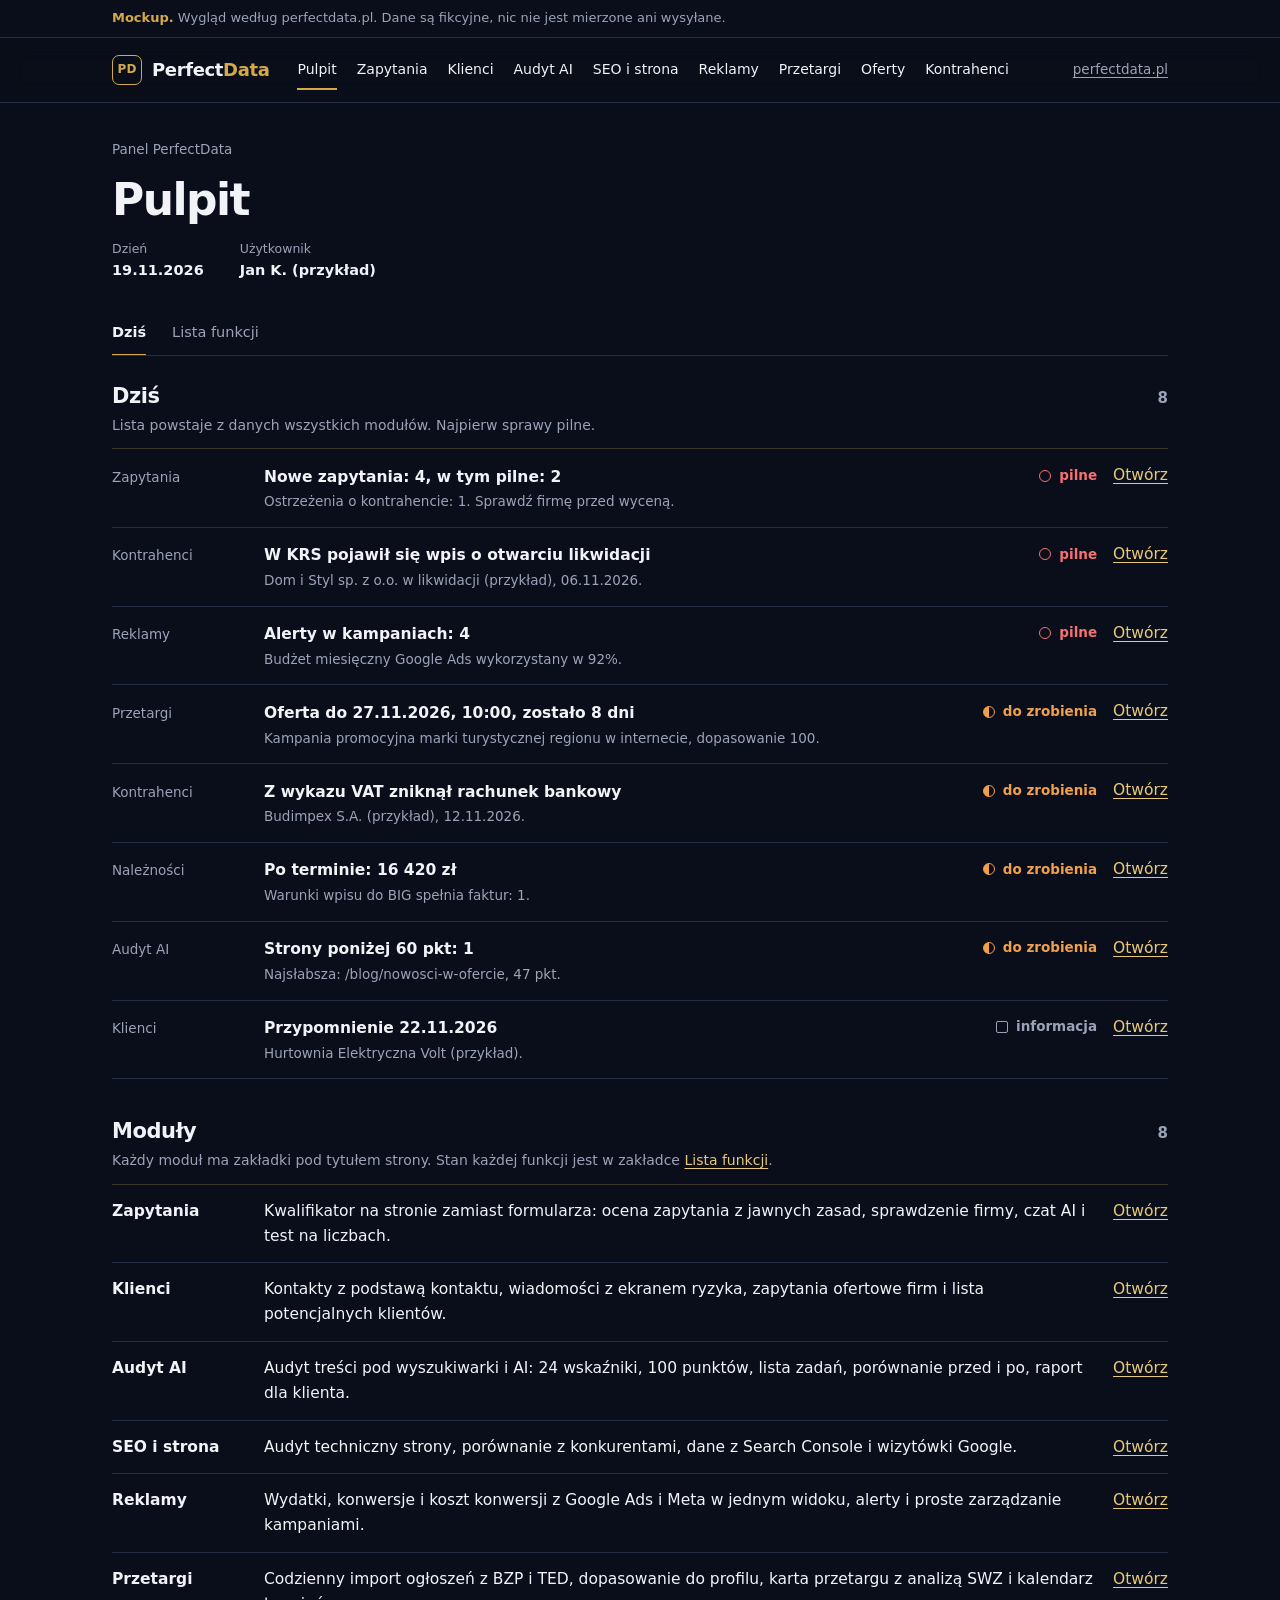
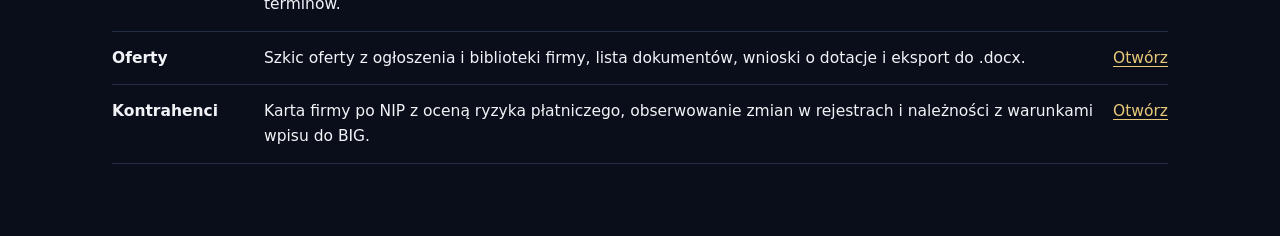
==== mockup/audyt-ai/public/index.html @ 675a88b8 "Mockup i plan: siedem dodatków do listów i zgód Mockup pokazuje 69 funkcji (58 w silniku, 5 do zbudo" ====
<!doctype html>
<html lang="pl">
<head>
<meta charset="utf-8">
<meta name="viewport" content="width=device-width, initial-scale=1, viewport-fit=cover">
<meta name="robots" content="noindex">
<title>Mockup panelu PerfectData</title>
<style>
/* Motyw PerfectData: granat i złoto ze strony perfectdata.pl, czcionka systemowa.
   Układ: nagłówek jak na stronie, niżej arkusz pomiarowy. Jedna mocna rzecz to linijka 100 punktów, reszta to spokojne wiersze na liniach. */
:root {
  color-scheme: dark;
  --ink: #0a0e1a; --panel: #0f1524; --raised: #151c2e; --line: #232d45; --line-gold: #3a3528;
  --gold: #d4a94a; --gold-hi: #e8c97a; --gold-lo: #a87f2c; --on-gold: #14100a;
  --text: #f2f3f7; --muted: #9aa3b8;
  --good: #4ade80; --mid: #f0a04b; --bad: #f87171; --bar: #34436a;
  --s1: #3987e5; --s2: #d55181; --grid: #1b2438; /* dwie serie wykresów: sprawdzone walidatorem na obu tłach, osobne od barw stanu i od złota */
  --r-s: 9px; --r-m: 14px; --r-l: 18px;
  --font: system-ui, -apple-system, "Segoe UI", Roboto, "Helvetica Neue", Arial, sans-serif;
}
* { box-sizing: border-box; }
[hidden] { display: none !important; }
body { margin: 0; background: var(--ink); color: var(--text); font: 15.5px/1.6 var(--font); }
body::before { content: ""; position: fixed; inset: 0 0 auto; height: env(safe-area-inset-top, 0px); z-index: 10; background: var(--ink); }
a { color: var(--gold-hi); text-underline-offset: 3px; }
a:hover { color: var(--text); }
h1, h2, h3 { margin: 0; font-weight: 700; line-height: 1.15; text-wrap: balance; }
h1 { font-size: clamp(28px, 4.2vw, 44px); letter-spacing: -0.035em; }
h2 { font-size: 21px; letter-spacing: -0.02em; }
h3 { font-size: 15.5px; letter-spacing: -0.01em; }
p { margin: 0; }
ul, ol, dl, dd { margin: 0; padding: 0; }
:focus-visible { outline: 2px solid var(--gold); outline-offset: 2px; border-radius: 3px; }
.muted { color: var(--muted); }
.small { font-size: 13.5px; }
.num { font-variant-numeric: tabular-nums; }
.sr-only { position: absolute; width: 1px; height: 1px; overflow: hidden; clip: rect(0 0 0 0); white-space: nowrap; }
.wrap { max-width: 1120px; margin: 0 auto; padding-left: max(16px, env(safe-area-inset-left, 0px)); padding-right: max(16px, env(safe-area-inset-right, 0px)); }
@media (min-width: 860px) { .wrap { padding-left: max(32px, env(safe-area-inset-left, 0px)); padding-right: max(32px, env(safe-area-inset-right, 0px)); } }

.mock { border-bottom: 1px solid var(--line); font-size: 13px; color: var(--muted); }
.mock .wrap { padding-block: 8px; }
.mock b { color: var(--gold); font-weight: 600; }
.top { position: sticky; top: env(safe-area-inset-top, 0px); z-index: 5; background: rgba(10, 14, 26, .86); -webkit-backdrop-filter: blur(12px); backdrop-filter: blur(12px); border-bottom: 1px solid var(--line); }
.top-in { display: flex; align-items: center; gap: 12px 28px; flex-wrap: wrap; padding-block: 12px; }
.logo { display: flex; align-items: center; gap: 10px; text-decoration: none; color: var(--text); font-weight: 700; font-size: 18px; letter-spacing: -0.02em; }
.logo-mark { width: 30px; height: 30px; border: 1.5px solid var(--gold); border-radius: 7px; display: grid; place-items: center; font-size: 12px; letter-spacing: 0; color: var(--gold); }
.logo b { color: var(--gold); font-weight: 700; }
.mods { display: flex; gap: 20px; flex: 1; min-width: 0; overflow-x: auto; scrollbar-width: none; }
.mods::-webkit-scrollbar { display: none; }
.mods a { flex: none; white-space: nowrap; color: var(--text); text-decoration: none; font-size: 14px; font-weight: 500; padding: 8px 0; border-bottom: 2px solid transparent; }
.mods a.on { border-bottom-color: var(--gold); }
.mods a:hover { color: var(--gold-hi); }
.back { font-size: 13.5px; color: var(--muted); }
.page { display: flex; flex-direction: column; gap: 28px; padding-block: 36px 72px; }
@media (max-width: 1040px) { .back { display: none; } }
@media (max-width: 860px) { .top-in { gap: 4px 28px; padding-bottom: 0; } .mods { order: 3; flex-basis: 100%; } .mods a { padding: 8px 0 10px; } }
@media (max-width: 600px) { .page { padding-block: 24px 56px; gap: 24px; } }
.client .agency-only { display: none; }

.head { display: flex; flex-wrap: wrap; justify-content: space-between; align-items: flex-start; gap: 16px 24px; }
.head-main { flex: 1 1 480px; min-width: 0; display: flex; flex-direction: column; gap: 14px; }
.crumbs { font-size: 13.5px; color: var(--muted); }
.facts { display: flex; flex-wrap: wrap; gap: 12px 36px; }
.facts div { min-width: 0; max-width: 100%; }
.facts dt { font-size: 12.5px; color: var(--muted); }
.facts dd { font-size: 14.5px; font-weight: 600; overflow-wrap: anywhere; }
.tabs { display: flex; gap: 26px; overflow-x: auto; border-bottom: 1px solid var(--line); }
.tabs a { padding: 10px 0; font-size: 14.5px; color: var(--muted); text-decoration: none; white-space: nowrap; border-bottom: 2px solid transparent; margin-bottom: -1px; }
.tabs a:hover { color: var(--text); }
.tabs a[aria-current="page"] { color: var(--text); border-bottom-color: var(--gold); font-weight: 600; }

.btn { display: inline-flex; align-items: center; justify-content: center; min-height: 44px; padding: 0 20px; border: 0; border-radius: var(--r-s); background: linear-gradient(135deg, var(--gold-hi), var(--gold) 55%, var(--gold-lo)); color: var(--on-gold); font: 600 14.5px var(--font); cursor: pointer; text-decoration: none; }
.btn:not(.ghost) { box-shadow: 0 6px 30px rgba(212, 169, 74, .22); }
.btn:hover { filter: brightness(1.08); color: var(--on-gold); }
.btn.ghost { background: none; border: 1px solid var(--line); color: var(--text); }
.btn.ghost:hover { border-color: var(--gold); filter: none; color: var(--text); }
.field { display: flex; flex-direction: column; gap: 6px; flex: 1 1 220px; min-width: 0; font-size: 13.5px; font-weight: 600; }
.field input { width: 100%; min-height: 44px; padding: 0 14px; border: 1px solid var(--line); border-radius: var(--r-s); background: var(--ink); color: var(--text); font: 15px var(--font); }
.field input:focus-visible { border-color: var(--gold); outline-offset: 0; }
.form { display: flex; flex-wrap: wrap; gap: 14px; align-items: flex-end; }
.panel { background: var(--panel); border: 1px solid var(--line); border-radius: var(--r-m); padding: 22px; min-width: 0; }
.note { border-left: 2px solid var(--gold); background: var(--panel); padding: 10px 14px; font-size: 14px; }
.bar-row { display: flex; flex-wrap: wrap; gap: 12px 20px; align-items: center; justify-content: space-between; }
.switch { display: inline-flex; border: 1px solid var(--line); border-radius: var(--r-s); overflow: hidden; }
.switch button { border: 0; background: none; color: var(--muted); font: 14px/1.3 var(--font); padding: 6px 16px; min-height: 42px; cursor: pointer; }
.switch button span { white-space: nowrap; }
.switch button + button { border-left: 1px solid var(--line); }
.switch button[aria-pressed="true"] { color: var(--text); font-weight: 600; background: var(--raised); box-shadow: inset 0 -2px 0 var(--gold); }

/* Stan: kształt i słowo, nie sama barwa. Pełne koło, pół koła, pierścień. */
.state { display: inline-flex; align-items: center; gap: 8px; font-size: 13.5px; font-weight: 600; white-space: nowrap; }
.state::before { content: ""; width: 10px; height: 10px; border-radius: 50%; border: 1.5px solid currentColor; flex: none; }
.state.good { color: var(--good); } .state.good::before { background: currentColor; }
.state.mid { color: var(--mid); } .state.mid::before { background: linear-gradient(90deg, currentColor 50%, transparent 50%); }
.state.bad { color: var(--bad); }
.state.hot { color: var(--gold-hi); } .state.hot::before { background: currentColor; border-radius: 2px; }
.state.talk { color: var(--text); } .state.talk::before { border-radius: 2px; background: linear-gradient(90deg, currentColor 50%, transparent 50%); }
.state.plain { color: var(--muted); } .state.plain::before { border-radius: 2px; }
.tag { display: inline-block; margin-left: 8px; padding: 0 6px; border: 1px solid var(--line); border-radius: 4px; font-size: 11.5px; font-weight: 500; color: var(--muted); white-space: nowrap; vertical-align: 1px; }

/* Odczyt wyniku i linijka 100 punktów */
.readout { display: flex; flex-direction: column; gap: 22px; }
.ro-top { display: flex; flex-wrap: wrap; align-items: flex-end; gap: 14px 40px; }
.ro-score { display: flex; align-items: flex-end; gap: 16px; }
.ro-num { font-size: clamp(84px, 13vw, 132px); font-weight: 700; line-height: 0.82; letter-spacing: -0.05em; color: var(--gold); font-variant-numeric: tabular-nums; }
.ro-side { display: flex; flex-direction: column; gap: 6px; padding-bottom: 4px; }
.ro-note { flex: 1 1 320px; max-width: 62ch; color: var(--muted); font-size: 14.5px; }
.ro-note b { color: var(--bad); font-weight: 600; }
/* Złoto na linijce to zdobyte punkty, tak jak złota liczba nad nią. Czerwona ramka to wskaźnik z zerem. */
.ruler { display: flex; flex-wrap: wrap; gap: 18px 10px; }
.rg { min-width: 92px; display: flex; flex-direction: column; gap: 8px; }
.segs { display: flex; gap: 2px; }
.seg { display: block; height: 36px; min-width: 5px; padding: 0; border: 0; border-radius: 3px; background: var(--raised); overflow: hidden; }
button.seg { cursor: pointer; }
button.seg:hover, button.seg:focus-visible { outline: 2px solid var(--text); outline-offset: 1px; }
.seg i { display: block; height: 100%; background: var(--gold); }
.seg.bad { box-shadow: inset 0 0 0 1.5px var(--bad); }
.rg-l { display: flex; flex-direction: column; font-size: 12.5px; line-height: 1.35; color: var(--muted); white-space: nowrap; }
.rg-l b { color: var(--gold); margin-right: 5px; }
.rg-l .num { font-size: 14px; font-weight: 600; color: var(--text); }
.legend { display: flex; flex-wrap: wrap; gap: 6px 22px; align-items: center; font-size: 13px; color: var(--muted); }
.legend .lg { display: inline-flex; align-items: center; gap: 8px; white-space: nowrap; }
.legend .seg { width: 22px; height: 12px; border-radius: 2px; }

.sec { display: flex; flex-direction: column; }
.sec-h { display: grid; grid-template-columns: minmax(0, 1fr) auto; gap: 4px 20px; align-items: baseline; padding-bottom: 12px; border-bottom: 1px solid var(--line-gold); }
.sec-h p { grid-column: 1 / -1; color: var(--muted); font-size: 14px; max-width: 78ch; }
.sec-h .gid { color: var(--gold); margin-right: 10px; }
.sec-pts { font-size: 15px; font-weight: 600; color: var(--muted); font-variant-numeric: tabular-nums; }
.todo { list-style: none; }
.todo li { display: grid; grid-template-columns: 84px minmax(0, 1fr); gap: 2px 16px; padding: 16px 0; border-bottom: 1px solid var(--line); }
.gain { font-size: 24px; font-weight: 700; line-height: 1.1; letter-spacing: -0.03em; color: var(--gold); font-variant-numeric: tabular-nums; }
.gain small { font-size: 13px; font-weight: 500; letter-spacing: 0; color: var(--muted); margin-left: 3px; }
.todo .how { grid-column: 2; font-size: 13.5px; color: var(--muted); }
@media (max-width: 600px) { .todo li { grid-template-columns: 58px minmax(0, 1fr); gap: 2px 10px; } .gain { font-size: 21px; } .gain small { display: block; margin: 0; } }

.row { border-bottom: 1px solid var(--line); }
.row summary { display: grid; grid-template-columns: 12px 34px minmax(0, 1.1fr) minmax(0, 1.5fr) 118px 58px; gap: 4px 16px; align-items: baseline; padding: 13px 0; cursor: pointer; list-style: none; }
.row summary::-webkit-details-marker { display: none; }
.row summary::before { content: ""; align-self: center; border: 5px solid transparent; border-left-color: var(--muted); border-right-width: 0; transition: transform .12s; }
.row[open] summary::before { transform: rotate(90deg); }
.row summary:hover .c-name { color: var(--gold-hi); }
.c-code { font-size: 13px; color: var(--muted); font-variant-numeric: tabular-nums; }
.c-name { font-weight: 600; }
.c-val { font-size: 14px; color: var(--muted); }
.c-pts { text-align: right; font-size: 14px; font-variant-numeric: tabular-nums; white-space: nowrap; }
.row-body { display: grid; grid-template-columns: minmax(0, 1.25fr) minmax(0, 1fr); gap: 20px 40px; padding: 4px 0 24px 62px; font-size: 14.5px; }
.kv { display: grid; grid-template-columns: 104px minmax(0, 1fr); gap: 8px 14px; align-content: start; }
.kv dt { color: var(--muted); font-size: 13px; padding-top: 1px; }
.thr { display: flex; flex-direction: column; gap: 2px; list-style: none; }
.thr li { display: grid; grid-template-columns: 112px minmax(0, 1fr) 46px; gap: 10px; padding: 8px 10px; border-left: 2px solid transparent; font-size: 13.5px; color: var(--muted); }
.thr li.now { border-left-color: var(--gold); background: var(--panel); color: var(--text); }
.thr .p { text-align: right; font-variant-numeric: tabular-nums; }
.basis { grid-column: 1 / -1; font-size: 13px; color: var(--muted); }
@media (max-width: 760px) {
  .row summary { grid-template-columns: 12px minmax(0, 1fr) auto; }
  .row summary .c-code { display: none; }
  .row summary .c-val { grid-column: 2 / -1; grid-row: 2; }
  .row summary .state { grid-column: 2; grid-row: 3; }
  .row summary .c-pts { grid-column: 3; grid-row: 1; }
  .row-body { grid-template-columns: minmax(0, 1fr); padding-left: 0; }
  .kv { grid-template-columns: minmax(0, 1fr); gap: 2px; }
  .kv dd { margin-bottom: 10px; }
  .thr li { grid-template-columns: minmax(0, 1fr) 46px; }
  .thr li .state { grid-column: 1 / -1; }
}

.table-wrap { overflow-x: auto; }
table { border-collapse: collapse; width: 100%; font-size: 14px; }
th, td { text-align: left; vertical-align: top; padding: 11px 16px 11px 0; border-bottom: 1px solid var(--line); }
th:last-child, td:last-child { padding-right: 0; }
thead th { font-size: 12.5px; font-weight: 600; color: var(--muted); white-space: nowrap; }
td.n, th.n { text-align: right; font-variant-numeric: tabular-nums; white-space: nowrap; }
.guide table { min-width: 880px; }
.guide td:nth-child(2) { min-width: 210px; }
.list { padding-left: 18px; display: flex; flex-direction: column; gap: 9px; max-width: 86ch; }
.list.plain { list-style: none; padding-left: 0; }
.two { display: grid; grid-template-columns: repeat(auto-fit, minmax(min(100%, 320px), 1fr)); gap: 28px 40px; align-items: start; }
.two > * { min-width: 0; }
.stack { display: flex; flex-direction: column; gap: 14px; }
.delta { color: var(--good); font-weight: 600; }
.cmp { display: grid; grid-template-columns: 104px minmax(0, 1fr); gap: 22px 24px; align-items: start; }
@media (max-width: 640px) { .cmp { grid-template-columns: minmax(0, 1fr); gap: 12px; } .cmp > .ruler { margin-bottom: 14px; } .cmp .who { display: flex; align-items: center; gap: 14px; } }
.cmp .who span { display: block; }
.cmp .big { font-size: 44px; font-weight: 700; letter-spacing: -0.04em; line-height: 1; font-variant-numeric: tabular-nums; }
.cmp .big.now { color: var(--gold); }
.pips { display: inline-flex; gap: 3px; margin-right: 8px; vertical-align: -1px; }
.pips i { width: 10px; height: 10px; border-radius: 2px; border: 1.5px solid var(--muted); }
.pips i.on { background: var(--text); border-color: var(--text); }
.hbar { height: 10px; border-radius: 2px; background: var(--raised); overflow: hidden; }
.hbar i { display: block; height: 100%; background: var(--bar); }
.hbar.key i { background: var(--gold); }
.meter { display: grid; grid-template-columns: minmax(0, 1fr) auto; gap: 6px 14px; font-size: 14.5px; }
.meter .hbar { grid-column: 1 / -1; }
.qa { list-style: none; display: flex; flex-direction: column; gap: 7px; font-size: 14.5px; }
.qa li { display: grid; grid-template-columns: var(--qa, 96px) minmax(0, 1fr); gap: 12px; }
/* Pytania kwalifikatora: pytanie z lewej, odpowiedzi z punktami z prawej */
.q { display: grid; grid-template-columns: minmax(0, 300px) minmax(0, 1fr); gap: 6px 40px; padding: 18px 0; border-bottom: 1px solid var(--line); }
.q h3 { line-height: 1.4; }
.q ul { list-style: none; }
.q li { display: flex; justify-content: space-between; gap: 16px; padding: 5px 0; }
.q li + li { border-top: 1px solid var(--line); }
.q .p { font-variant-numeric: tabular-nums; white-space: nowrap; color: var(--muted); }
.q .p b { color: var(--text); }
@media (max-width: 700px) { .q { grid-template-columns: minmax(0, 1fr); } }
.kvt td:first-child { white-space: nowrap; }
.code { background: var(--panel); border: 1px solid var(--line); border-radius: var(--r-s); padding: 12px 14px; overflow-x: auto; font: 13px/1.5 ui-monospace, SFMono-Regular, Menlo, Consolas, monospace; white-space: pre; }
code { font: 13px ui-monospace, SFMono-Regular, Menlo, Consolas, monospace; }

/* Zapytania */
.counts { display: flex; flex-wrap: wrap; gap: 16px 0; }
.counts div { padding: 0 28px; border-left: 1px solid var(--line); display: flex; flex-direction: column; }
.counts div:first-child { padding-left: 0; border-left: 0; }
.counts b { font-size: 30px; line-height: 1.1; letter-spacing: -0.03em; font-variant-numeric: tabular-nums; }
.counts span { font-size: 13px; color: var(--muted); }
.lead summary { grid-template-columns: 12px 52px minmax(0, 1fr) minmax(0, 1.3fr) 126px 112px; }
.l-score { font-size: 22px; font-weight: 700; letter-spacing: -0.03em; font-variant-numeric: tabular-nums; }
.l-who { font-weight: 600; }
.l-who span { display: block; font-weight: 400; font-size: 13.5px; color: var(--muted); }
.l-status { font-size: 13.5px; color: var(--muted); text-align: right; }
.l-status.new { color: var(--text); font-weight: 600; }
.warn { color: var(--bad); font-weight: 600; }
@media (max-width: 760px) {
  .lead summary { grid-template-columns: 12px 46px minmax(0, 1fr); }
  .lead summary .c-val, .lead summary .state, .lead summary .l-status { grid-column: 3; text-align: left; }
  .counts div { padding: 0 18px; }
}
.widget { max-width: 430px; background: var(--panel); border: 1px solid var(--line-gold); border-radius: var(--r-l); box-shadow: 0 28px 80px rgba(0, 0, 0, .27); overflow: hidden; display: flex; flex-direction: column; }
.w-head { display: flex; align-items: center; gap: 10px; padding: 14px 16px; border-bottom: 1px solid var(--line); font-weight: 700; letter-spacing: -0.01em; }
.w-head .logo-mark { width: 26px; height: 26px; font-size: 10.5px; }
.w-head .tag { margin-left: auto; }
.w-note { padding: 9px 16px; font-size: 12.5px; color: var(--muted); border-bottom: 1px solid var(--line); }
.w-body { padding: 16px; display: flex; flex-direction: column; gap: 10px; }
.bubble { max-width: 88%; padding: 9px 13px; border-radius: 14px; font-size: 14.5px; overflow-wrap: anywhere; }
.bubble.bot { background: var(--raised); align-self: flex-start; border-bottom-left-radius: 4px; }
.bubble.user { background: rgba(212, 169, 74, .12); border: 1px solid rgba(212, 169, 74, .35); align-self: flex-end; border-bottom-right-radius: 4px; }
.opts { display: flex; flex-direction: column; gap: 6px; }
.opts button { text-align: left; min-height: 42px; padding: 8px 13px; border: 1px solid var(--line); border-radius: var(--r-s); background: none; color: var(--text); font: 500 14.5px var(--font); cursor: pointer; }
.opts button:hover { border-color: var(--gold); color: var(--gold-hi); }
.w-form { display: flex; flex-direction: column; gap: 12px; }
.w-form .field { flex: none; }
.check { display: flex; gap: 9px; align-items: flex-start; font-size: 13.5px; color: var(--muted); }
.check input { margin-top: 4px; accent-color: var(--gold); }
.w-foot { display: flex; gap: 8px; padding: 10px 12px; border-top: 1px solid var(--line); }
.w-foot input { flex: 1; min-width: 0; min-height: 42px; padding: 0 13px; border: 1px solid var(--line); border-radius: var(--r-s); background: var(--ink); color: var(--text); font: 14.5px var(--font); }
.w-foot .btn { min-height: 42px; padding: 0 14px; }
.err { color: var(--bad); font-size: 13.5px; }
.seller-num { font-size: 52px; font-weight: 700; line-height: 1; letter-spacing: -0.04em; font-variant-numeric: tabular-nums; }
/* ===== Nowe moduły ===== */
.field select, .field textarea { width: 100%; min-height: 44px; padding: 10px 14px; border: 1px solid var(--line); border-radius: var(--r-s); background: var(--ink); color: var(--text); font: 15px/1.5 var(--font); }
.field textarea { min-height: 120px; resize: vertical; }
.field select:focus-visible, .field textarea:focus-visible { border-color: var(--gold); outline-offset: 0; }
.stack > .field { flex: 0 0 auto; }
.btn.sm { min-height: 36px; padding: 0 14px; font-size: 13.5px; }
.btn[disabled] { opacity: .45; cursor: not-allowed; filter: none; box-shadow: none; }
.acts { display: flex; flex-wrap: wrap; gap: 8px; align-items: center; }
@media (max-width: 560px) { .switch.wide { display: grid; grid-template-columns: 1fr 1fr; width: 100%; } .switch.wide button:nth-child(odd) { border-left: 0; } .switch.wide button:nth-child(n+3) { border-top: 1px solid var(--line); } }
.note.warn { border-left-color: var(--bad); }
.pick { display: flex; flex-direction: column; gap: 6px; border: 0; padding: 0; margin: 0; min-width: 0; }
.pick label { display: grid; grid-template-columns: 18px minmax(0, 1fr); gap: 2px 10px; padding: 10px 12px; border: 1px solid var(--line); border-radius: var(--r-s); cursor: pointer; font-weight: 600; }
.pick label:has(input:checked) { border-color: var(--gold); background: var(--panel); }
.pick input { accent-color: var(--gold); margin-top: 5px; }
.pick small { grid-column: 2; font-size: 13px; font-weight: 400; color: var(--muted); }
.msg { background: var(--panel); border: 1px solid var(--line); border-radius: var(--r-s); padding: 14px 16px; white-space: pre-wrap; font-size: 14.5px; overflow-wrap: anywhere; }
.msg b { display: block; margin-bottom: 8px; }
.src { color: var(--muted); font-size: 12.5px; }
.chk { color: var(--mid); font-size: 12.5px; font-weight: 600; white-space: nowrap; border-bottom: 1px dashed currentColor; }
.doc p { margin-bottom: 8px; max-width: 86ch; }
.step-h { display: flex; align-items: baseline; gap: 10px; flex-wrap: wrap; }
.step-h .n { color: var(--gold); font-weight: 700; }
/* Wiersz listy: lewa kolumna stała, treść, stan, akcja */
.item { display: grid; grid-template-columns: var(--c1, 132px) minmax(0, 1fr) auto; gap: 4px 20px; align-items: baseline; padding: 14px 0; border-bottom: 1px solid var(--line); }
.item > .lead-col { font-size: 13.5px; color: var(--muted); }
.item p + p { color: var(--muted); font-size: 13.5px; margin-top: 2px; }
.item .end { display: flex; flex-wrap: wrap; gap: 8px 16px; align-items: center; justify-content: flex-end; }
.item .big { font-size: 26px; font-weight: 700; letter-spacing: -0.03em; line-height: 1; color: var(--text); font-variant-numeric: tabular-nums; }
@media (max-width: 700px) { .item { grid-template-columns: minmax(0, 1fr); } .item .end { justify-content: flex-start; } }
.score-line { display: flex; align-items: flex-end; gap: 14px; flex-wrap: wrap; }
.debt summary { grid-template-columns: 12px 70px minmax(0, 1.3fr) minmax(0, .6fr) 190px 150px; }
@media (max-width: 760px) { .debt summary { grid-template-columns: 12px 60px minmax(0, 1fr); } }
.fn > a { color: var(--text); font-weight: 600; text-decoration-color: var(--line); }
.fn > a:hover { color: var(--gold-hi); text-decoration-color: currentColor; }
.own td { background: var(--panel); }
.own td:first-child { box-shadow: inset 2px 0 0 var(--gold); padding-left: 12px; }
.delta.neg { color: var(--bad); }
/* Wykres: jedna oś, cienkie linie, opisy w barwie tekstu, nie serii */
.chart { min-width: 0; }
.chart svg { display: block; width: 100%; overflow: visible; outline-offset: 4px; }
.chart text { font: 12px var(--font); fill: var(--muted); font-variant-numeric: tabular-nums; }
.chart .val { fill: var(--text); font-weight: 600; }
.keys { display: flex; flex-wrap: wrap; gap: 6px 20px; font-size: 13.5px; }
.key { display: inline-flex; align-items: center; gap: 8px; }
.key i { width: 16px; height: 3px; border-radius: 2px; flex: none; }
.tip { position: fixed; z-index: 20; pointer-events: none; background: var(--raised); border: 1px solid var(--line); border-radius: var(--r-s); padding: 8px 12px; font-size: 13px; box-shadow: 0 12px 32px rgba(0, 0, 0, .4); max-width: 240px; }
.tip b { display: block; margin-bottom: 4px; color: var(--muted); font-weight: 500; }
.tip div { display: flex; align-items: center; gap: 8px; white-space: nowrap; }
.tip div strong { font-variant-numeric: tabular-nums; }
.tip i { width: 12px; height: 3px; border-radius: 2px; flex: none; }
details.more > summary { cursor: pointer; font-size: 13.5px; color: var(--muted); padding: 6px 0; }
details.more > summary:hover { color: var(--text); }
@media (prefers-reduced-motion: reduce) { .row summary::before { transition: none; } }
</style>
</head>
<body>

<div id="shell">
<div class="mock"><div class="wrap"><b>Mockup.</b> Wygląd według perfectdata.pl. Dane są fikcyjne, nic nie jest mierzone ani wysyłane.</div></div>
<header class="top"><div class="wrap top-in">
  <a class="logo" href="#pulpit" aria-label="PerfectData, pulpit"><span class="logo-mark" aria-hidden="true">PD</span><span>Perfect<b>Data</b></span></a>
  <nav class="mods agency-only" aria-label="Moduły" id="mods"></nav>
  <a class="back agency-only" href="https://perfectdata.pl" target="_blank" rel="noopener">perfectdata.pl</a>
</div></header>
<main class="wrap page">
  <p class="note" id="clientNote" hidden>Widok klienta. Tak wygląda raport pod publicznym linkiem: tylko do odczytu, bez panelu agencji.</p>
  <header class="head">
    <div class="head-main">
      <p class="crumbs agency-only" id="crumbs"></p>
      <h1 id="pageTitle"></h1>
      <dl class="facts" id="pageMeta"></dl>
    </div>
    <button class="btn ghost" id="clientBtn" type="button">Podgląd dla klienta</button>
  </header>
  <nav class="tabs" aria-label="Części modułu" id="tabs"></nav>
  <div id="views"></div>
  <div class="tip" id="tip" role="status" hidden></div>
</main>
</div>

<script>
const RULES = {"version":"2026-11-20","levels":{"good":85,"mid":60},"sources":{"g_guide":{"who":"Google","label":"Google: optymalizacja pod funkcje generatywnej AI w wyszukiwarce (10.07.2026)","url":"https://developers.google.com/search/docs/fundamentals/ai-optimization-guide","short":"Google: przewodnik AI"},"g_features":{"who":"Google","label":"Google: funkcje AI a Twoja witryna (10.12.2025)","url":"https://developers.google.com/search/docs/appearance/ai-features","short":"Google: funkcje AI"},"g_snippet":{"who":"Google","label":"Google: fragmenty i meta description","url":"https://developers.google.com/search/docs/appearance/snippet","short":"Google: fragmenty"},"g_title":{"who":"Google","label":"Google: linki tytułowe","url":"https://developers.google.com/search/docs/appearance/title-link","short":"Google: tytuły"},"g_helpful":{"who":"Google","label":"Google: tworzenie pomocnych, wiarygodnych treści","url":"https://developers.google.com/search/docs/fundamentals/creating-helpful-content","short":"Google: pomocne treści"},"g_article":{"who":"Google","label":"Google: dane strukturalne Article (8.09.2026)","url":"https://developers.google.com/search/docs/data-types/article","short":"Google: Article"},"g_faq":{"who":"Google","label":"Google: koniec wyników rozszerzonych FAQ od 7.05.2026 (omówienie ppc.land)","url":"https://ppc.land/google-kills-faq-rich-results-what-seos-saw-coming-since-2019/","short":"Google: FAQ"},"cwv":{"who":"Google","label":"web.dev: Core Web Vitals","url":"https://web.dev/articles/vitals","short":"web.dev"},"openai":{"who":"Boty AI","label":"OpenAI: przegląd botów (OAI-SearchBot, GPTBot, ChatGPT-User)","url":"https://developers.openai.com/api/docs/bots.md","short":"OpenAI"},"anthropic":{"who":"Boty AI","label":"Anthropic: boty ClaudeBot, Claude-User, Claude-SearchBot","url":"https://support.claude.com/en/articles/8896518-does-anthropic-crawl-data-from-the-web-and-how-can-site-owners-block-the-crawler","short":"Anthropic"},"perplexity":{"who":"Boty AI","label":"Perplexity: boty PerplexityBot i Perplexity-User","url":"https://docs.perplexity.ai/docs/resources/perplexity-crawlers.md","short":"Perplexity"},"cloudflare":{"who":"Boty AI","label":"Cloudflare: zasady dostępu botów AI (Search, Agents, Training)","url":"https://developers.cloudflare.com/bots/additional-configurations/block-ai-bots/","short":"Cloudflare"},"ms_ads":{"who":"Microsoft","label":"Microsoft: optymalizacja treści pod odpowiedzi AI (10.2025)","url":"https://about.ads.microsoft.com/en/blog/post/october-2025/optimizing-your-content-for-inclusion-in-ai-search-answers","short":"Microsoft"},"bing_perf":{"who":"Microsoft","label":"Bing: raport AI Performance w Bing Webmaster Tools (02.2026)","url":"https://blogs.bing.com/webmaster/February-2026/Introducing-AI-Performance-in-Bing-Webmaster-Tools-Public-Preview","short":"Bing: raport AI"},"bing_guide":{"who":"Microsoft","label":"Bing: wytyczne dla webmasterów z częścią o GEO (omówienie Search Engine Journal, 02.2026)","url":"https://www.searchenginejournal.com/bing-adds-geo-to-official-guidelines-expands-ai-abuse-definitions/568442/","short":"Bing: wytyczne"},"geo":{"who":"Badanie","label":"Badanie GEO: Generative Engine Optimization (Aggarwal i in., KDD 2024)","url":"https://arxiv.org/html/2311.09735v3","short":"Badanie GEO"},"vercel":{"who":"Badanie","label":"Badanie Vercel i MERJ: boty AI a JavaScript (12.2024)","url":"https://vercel.com/blog/the-rise-of-the-ai-crawler","short":"Badanie Vercel"}},"groups":[{"id":"A","name":"Dostęp dla wyszukiwarek i botów AI","short":"Dostęp","lead":"Jeśli bot nie pobierze strony albo nie wolno mu pokazać fragmentu, reszta wskaźników nie ma znaczenia."},{"id":"B","name":"Zrozumiała struktura","short":"Struktura","lead":"Tytuł, nagłówki i dane strukturalne mówią, o czym jest strona i gdzie leży odpowiedź."},{"id":"C","name":"Wiarygodność i dowody","short":"Wiarygodność","lead":"Kto to napisał, kiedy i na jakiej podstawie."},{"id":"D","name":"Odpowiedź na pytania","short":"Odpowiedzi","lead":"Czy strona odpowiada na pytanie z frazy i na pytania poboczne, które AI zadaje przy okazji."},{"id":"E","name":"Szybkość i wygoda","short":"Szybkość","lead":"Strona ma działać szybko i poprawnie na telefonie."}],"rules":[{"code":"A1","group":"A","name":"Kod odpowiedzi","max":4,"partial":2,"required":true,"what":"Czy adres odpowiada poprawnie, bez łańcucha przekierowań.","how":"Pobieramy adres tak jak przeglądarka i liczymy przekierowania.","good":"Kod 200 po najwyżej 1 przekierowaniu.","mid":"Kod 200 po 2 lub więcej przekierowaniach.","bad":"Kod 4xx lub 5xx, pętla przekierowań albo brak odpowiedzi w 15 s.","fix":"Linkuj od razu do adresu docelowego i usuń pośrednie przekierowania.","basis":["g_features"]},{"code":"A2","group":"A","name":"Indeksowanie","max":6,"partial":3,"required":true,"what":"Czy strona może trafić do indeksu wyszukiwarki.","how":"Sprawdzamy znacznik meta robots, nagłówek X-Robots-Tag i adres kanoniczny.","good":"Brak noindex. Adres kanoniczny wskazuje tę samą stronę.","mid":"Brak noindex, ale brakuje adresu kanonicznego.","bad":"Jest noindex albo adres kanoniczny wskazuje inną stronę.","fix":"Usuń noindex i ustaw rel=canonical na własny adres strony.","basis":["g_features","g_guide"],"note":"Brak adresu kanonicznego nie blokuje indeksowania. Punktujemy go, bo wskazuje wyszukiwarce właściwy adres, gdy ta sama treść jest pod kilkoma adresami."},{"code":"A3","group":"A","name":"Fragment i cytat","max":4,"partial":2,"required":true,"what":"Czy wyszukiwarka może pokazać fragment strony. Bez tego strona nie będzie źródłem w odpowiedziach AI Google.","how":"Szukamy dyrektyw nosnippet, max-snippet i noarchive oraz atrybutu data-nosnippet.","good":"Brak nosnippet, max-snippet:0 i noarchive. Treść główna jest poza data-nosnippet.","mid":"max-snippet poniżej 160 znaków, data-nosnippet na części treści głównej albo noarchive.","bad":"nosnippet albo max-snippet:0.","fix":"Usuń ograniczenia fragmentu ze stron, które mają być cytowane. Atrybut data-nosnippet zostaw tylko na elementach, których nie chcesz pokazywać.","note":"Według wytycznych Bing dyrektywa noarchive wyłącza treść z odpowiedzi Copilota. Na Google nie wpływa, dlatego to stan „Do poprawy”, a nie „Źle”.","convention":"Próg 160 znaków jest umowny.","basis":["g_features","g_snippet","bing_guide"]},{"code":"A4","group":"A","name":"robots.txt dla botów wyszukiwania","max":8,"partial":4,"required":true,"what":"Czy boty, które budują wyniki wyszukiwania i odpowiedzi AI, mogą pobrać ten adres.","how":"Czytamy robots.txt i sprawdzamy reguły dla 5 botów: Googlebot, Bingbot, OAI-SearchBot (ChatGPT), PerplexityBot i Claude-SearchBot.","good":"Wszystkie 5 botów ma dostęp do adresu.","mid":"Googlebot i Bingbot mają dostęp, ale co najmniej 1 bot AI jest zablokowany.","bad":"Zablokowany Googlebot albo Bingbot.","fix":"Usuń regułę Disallow dla wymienionych botów. OpenAI i Perplexity podają, że zmiana działa po ok. 24 godzinach.","note":"Boty treningowe (GPTBot, ClaudeBot, Google-Extended) pokazujemy osobno i bez punktów. Ich blokada nie wpływa na wyszukiwanie. To decyzja właściciela strony.","basis":["openai","anthropic","perplexity","g_features"]},{"code":"A5","group":"A","name":"Serwer i CDN wpuszczają boty","max":4,"partial":2,"what":"Czy zapora, CDN lub hosting nie odrzucają botów mimo zgody w robots.txt.","how":"Wysyłamy 5 zapytań z nagłówkiem User-Agent każdego bota i porównujemy odpowiedź z odpowiedzią dla przeglądarki.","good":"5 z 5 zapytań zwraca kod 200 i tę samą treść co przeglądarce.","mid":"Kod 200 dla wszystkich, ale odpowiedź dla bota trwa ponad 5 s.","bad":"Co najmniej 1 bot dostaje kod 403, 429 albo stronę z testem zamiast treści.","fix":"W panelu CDN lub zapory zezwól na boty wyszukiwania AI. W Cloudflare: Security, Settings, AI Crawler and Agent access policies, kategoria Search na Allow.","note":"Test wychodzi z naszego serwera. Zapora, która weryfikuje adresy IP botów, może potraktować prawdziwego bota inaczej. Ostateczne potwierdzenie daje dziennik serwera.","convention":"Próg 5 s jest umowny.","basis":["g_features","perplexity","cloudflare"]},{"code":"A6","group":"A","name":"Treść bez JavaScript","max":4,"partial":2,"what":"Czy treść jest w kodzie HTML wysyłanym przez serwer. Według badania z 2024 r. boty OpenAI, Anthropic i Perplexity nie uruchamiają JavaScript.","how":"Porównujemy liczbę słów treści głównej w HTML z serwera i po uruchomieniu skryptów w przeglądarce.","good":"Co najmniej 90% słów treści głównej i nagłówek H1 są w HTML z serwera.","mid":"50-89% słów treści głównej.","bad":"Mniej niż 50% słów albo brak H1 w HTML z serwera.","fix":"Renderuj treść po stronie serwera. Skrypty zostaw do dodatków: opinii, czatu, liczników.","convention":"Progi 90% i 50% są umowne.","basis":["vercel","g_features","ms_ads"],"note":"Google uruchamia JavaScript, więc ten wskaźnik dotyczy pozostałych botów AI. Badanie jest z grudnia 2024 r. Jeśli boty zaczną uruchamiać skrypty, zmienimy wskaźnik w nowej wersji wytycznych."},{"code":"B1","group":"B","name":"Tytuł strony","max":4,"partial":2,"what":"Czy strona ma własny, opisowy tytuł.","how":"Odczytujemy znacznik title i porównujemy go z tytułami innych sprawdzonych stron witryny.","good":"Tytuł jest, opisuje treść i nie powtarza się na innych sprawdzonych stronach.","mid":"Tytuł powtarza się na innej stronie albo jest ogólnikiem (np. „Strona główna”).","bad":"Brak znacznika title albo jest pusty.","fix":"Napisz własny, opisowy tytuł dla każdej strony. Nazwę marki dodaj krótko na końcu.","note":"Google nie podaje limitu długości tytułu. Tytuł ponad ok. 60 znaków może zostać ucięty w wynikach, więc pokazujemy to jako wskazówkę bez punktów.","basis":["g_title","ms_ads"]},{"code":"B2","group":"B","name":"Opis strony","max":3,"partial":1,"what":"Meta description: krótki opis, którego wyszukiwarka może użyć jako fragmentu.","how":"Odczytujemy meta description i porównujemy z opisami innych sprawdzonych stron.","good":"Opis jest i nie powtarza się na innych sprawdzonych stronach.","mid":"Opis jest, ale taki sam jak na innej stronie.","bad":"Brak opisu.","fix":"Opisz w 1-2 zdaniach, co czytelnik znajdzie na stronie. Bez listy słów kluczowych.","note":"Google nie podaje limitu długości opisu.","basis":["g_snippet","ms_ads"]},{"code":"B3","group":"B","name":"Nagłówek H1","max":4,"partial":2,"what":"Czy strona ma jeden główny nagłówek zgodny z tytułem.","how":"Liczymy nagłówki H1 i porównujemy słowa H1 ze słowami tytułu (bez spójników i nazwy marki).","good":"Dokładnie jeden H1, a co najmniej połowa jego słów jest też w tytule.","mid":"Kilka H1 albo mniej niż połowa wspólnych słów z tytułem.","bad":"Brak H1 albo H1 jest pusty.","fix":"Zostaw jeden H1, który mówi to samo co tytuł strony.","convention":"Próg połowy wspólnych słów jest umowny.","basis":["g_title","ms_ads"]},{"code":"B4","group":"B","name":"Nagłówki sekcji","max":4,"partial":2,"what":"Czy treść jest podzielona na sekcje z konkretnymi nagłówkami.","how":"Sprawdzamy trzy warunki: co najmniej 2 nagłówki H2 na stronie powyżej 300 słów, poziomy po kolei (bez przeskoku z H2 do H4), brak ogólników z listy (np. „Informacje”, „Dowiedz się więcej”).","good":"Spełnione 3 z 3 warunków.","mid":"Spełnione 2 z 3 warunków.","bad":"Spełniony 1 warunek albo żaden.","fix":"Podziel treść na sekcje. Nagłówek ma mówić, o czym jest sekcja, najlepiej jako pytanie albo konkretny temat.","convention":"Próg 300 słów i lista ogólników są umowne.","basis":["g_guide","ms_ads","bing_perf"]},{"code":"B5","group":"B","name":"Bez ścian tekstu","max":3,"partial":1,"what":"Czy akapity są na tyle krótkie, że widać granice między myślami.","how":"Liczymy słowa w każdym akapicie treści głównej.","good":"Żaden akapit nie ma więcej niż 150 słów.","mid":"1-2 akapity powyżej 150 słów.","bad":"3 lub więcej akapitów powyżej 150 słów.","fix":"Podziel długie akapity. Kroki i porównania zapisz jako listę albo tabelę.","convention":"Próg 150 słów jest umowny.","basis":["ms_ads","g_guide"]},{"code":"B6","group":"B","name":"Treść jako tekst","max":3,"partial":1,"what":"Czy ważne informacje są tekstem, a nie tylko obrazem albo plikiem PDF.","how":"Liczymy zdjęcia w treści głównej z opisem alt. Sprawdzamy, czy cena, parametry i kroki są w HTML.","good":"Co najmniej 90% zdjęć w treści ma opis alt, a kluczowe dane są tekstem.","mid":"50-89% zdjęć ma opis alt.","bad":"Mniej niż 50% zdjęć ma opis alt albo kluczowe dane są tylko na obrazie lub w PDF.","fix":"Dodaj opisy alt. Parametry, ceny i kroki zapisz w HTML.","convention":"Progi 90% i 50% są umowne.","basis":["g_features","ms_ads"]},{"code":"B7","group":"B","name":"Dane strukturalne","max":4,"partial":2,"what":"Czy dane strukturalne są poprawne i zgodne z tym, co widać na stronie.","how":"Odczytujemy JSON-LD, sprawdzamy składnię i typ, porównujemy wartości (tytuł, autor, data, cena) z widoczną treścią.","good":"JSON-LD bez błędów, typ pasuje do strony (artykuł: Article lub BlogPosting, produkt: Product, strona główna: Organization i WebSite), wartości zgodne z treścią.","mid":"Brak danych strukturalnych albo dane niepełne.","bad":"Błąd składni albo wartości sprzeczne z widoczną treścią.","fix":"Dodaj JSON-LD właściwy dla rodzaju strony i trzymaj go w zgodzie z treścią.","note":"Google nie wymaga danych strukturalnych do odpowiedzi AI. Punktujemy je, bo dają wyniki rozszerzone i zaleca je Microsoft. Typ FAQPage jest bez punktów: od 7.05.2026 nie daje wyników rozszerzonych w Google.","basis":["g_features","g_guide","ms_ads","g_faq"]},{"code":"C1","group":"C","name":"Autor","max":5,"partial":2,"what":"Czy wiadomo, kto napisał treść.","how":"Szukamy podpisu autora, linku do strony o autorze lub „O nas” i właściwości author w danych strukturalnych.","good":"Widoczne imię i nazwisko autora, link do strony o autorze, autor w danych strukturalnych (Person z name i url).","mid":"Podpis jest, ale brakuje linku albo danych strukturalnych.","bad":"Brak informacji o autorze.","fix":"Podpisz treść prawdziwym autorem i podlinkuj jego stronę z opisem doświadczenia.","note":"Na stronach produktów i ofert zamiast autora sprawdzamy wydawcę (Organization). Zmyślony autor to oszustwo według Google.","basis":["g_helpful","g_article"]},{"code":"C2","group":"C","name":"Daty","max":4,"partial":2,"what":"Czy widać, kiedy treść powstała i kiedy była aktualizowana.","how":"Szukamy widocznej daty i porównujemy ją z datePublished i dateModified w danych strukturalnych (format ISO 8601).","good":"Widoczna data publikacji lub aktualizacji i ta sama data w danych strukturalnych.","mid":"Data jest widoczna, ale brakuje jej w danych strukturalnych albo różni się o ponad 1 dzień.","bad":"Brak daty. Także wtedy, gdy data zmieniła się między audytami, a treść nie.","fix":"Pokaż datę aktualizacji i zmieniaj ją tylko razem z treścią.","note":"Google ostrzega przed zmianą daty bez zmiany treści. Wskaźnik dotyczy artykułów i poradników. Na stronie głównej, stronie produktu i stronie oferty data nie jest oczekiwana, więc raport pokazuje „nie dotyczy” i nie liczy tych punktów.","basis":["g_article","g_helpful","bing_perf"],"applies":["article"]},{"code":"C3","group":"C","name":"Źródła","max":4,"partial":2,"what":"Czy twierdzenia i liczby mają podane źródło.","how":"Liczymy linki z treści głównej do zewnętrznych źródeł. Nie liczymy linków do własnej witryny, sklepów i mediów społecznościowych.","good":"Co najmniej 2 źródła na 1000 słów treści, minimum 2.","mid":"1 źródło.","bad":"Brak źródeł.","fix":"Podlinkuj dane, normy i badania, na które się powołujesz.","note":"W badaniu GEO dodanie źródeł podniosło widoczność w odpowiedzi AI o 28%. Test był na symulowanym silniku, nie na ChatGPT ani Google. Wskaźnik dotyczy artykułów i poradników. Na pozostałych rodzajach stron raport pokazuje „nie dotyczy” i nie liczy tych punktów.","convention":"Próg 2 źródeł na 1000 słów jest umowny.","basis":["geo","g_helpful","bing_perf"],"applies":["article"]},{"code":"C4","group":"C","name":"Konkretne dane","max":3,"partial":1,"what":"Czy treść podaje liczby i parametry zamiast ogólników.","how":"Liczymy zdania z liczbą i jednostką (np. 15 barów, 1450 W, 2 lata gwarancji) na 1000 słów treści.","good":"Co najmniej 5 takich zdań na 1000 słów.","mid":"2-4 na 1000 słów.","bad":"0-1 na 1000 słów.","fix":"Zamień ogólniki na parametry. Zamiast „cichy ekspres” napisz „ekspres o głośności 52 dB”.","note":"W badaniu GEO dodanie statystyk podniosło widoczność o 31% (symulowany silnik).","convention":"Progi są umowne.","basis":["geo","ms_ads"]},{"code":"C5","group":"C","name":"Dane firmy","max":4,"partial":2,"what":"Czy wiadomo, jaka firma stoi za stroną.","how":"Sprawdzamy trzy warunki: Organization w danych strukturalnych (name, url, logo), linki do stron „Kontakt” i „O nas”, te same dane firmy w stopce i na stronie kontaktowej.","good":"Spełnione 3 z 3 warunków.","mid":"Spełnione 2 z 3 warunków.","bad":"Spełniony 1 warunek albo żaden.","fix":"Dodaj dane Organization, stronę „O nas” i ujednolić nazwę, adres i NIP w całej witrynie.","basis":["g_helpful","bing_guide"]},{"code":"D1","group":"D","name":"Odpowiedź na początku","max":5,"partial":2,"ai":true,"what":"Czy strona od razu odpowiada na pytanie z frazy.","how":"Model AI czyta pierwsze 300 słów po H1 i wskazuje zdanie, które odpowiada na główne pytanie. Raport pokazuje to zdanie i jego pozycję.","good":"Bezpośrednia odpowiedź w pierwszych 100 słowach.","mid":"Odpowiedź między 101. a 300. słowem.","bad":"Brak bezpośredniej odpowiedzi w pierwszych 300 słowach.","fix":"Zacznij od odpowiedzi w 1-2 zdaniach. Szczegóły i wyjątki podaj niżej.","convention":"Progi 100 i 300 słów są umowne.","basis":["bing_guide","ms_ads"]},{"code":"D2","group":"D","name":"Pytania poboczne","max":7,"partial":3,"ai":true,"what":"Na ile pytań pobocznych odpowiada strona. Wyszukiwarki AI rozbijają jedno zapytanie na kilka i szukają odpowiedzi na każde.","how":"Przy pierwszym audycie ustalamy 10 pytań pobocznych do frazy i zamrażamy listę. Przy każdym audycie model AI sprawdza, na które pytania strona odpowiada, i podaje cytat.","good":"Odpowiedź na co najmniej 8 z 10 pytań.","mid":"Odpowiedź na 5-7 pytań.","bad":"Odpowiedź na 4 pytania lub mniej.","fix":"Dopisz brakujące odpowiedzi na tej samej stronie, każdą pod własnym nagłówkiem.","note":"Nie twórz osobnych stron pod każdą odmianę pytania. Google traktuje to jako nadużycie (scaled content abuse).","convention":"Liczba 10 pytań i progi są umowne. Listę pytań zatwierdza opiekun klienta.","basis":["g_guide","g_features","bing_perf"]},{"code":"D3","group":"D","name":"Jeden temat, jedna nazwa","max":3,"partial":1,"what":"Czy strona trzyma się jednego tematu i nazywa go zawsze tak samo.","how":"Porównujemy nazwę głównego tematu w tytule, H1, pierwszym akapicie i danych strukturalnych.","good":"Ta sama nazwa w 4 z 4 miejsc.","mid":"Ta sama nazwa w 3 z 4 miejsc.","bad":"Ta sama nazwa w 2 miejscach lub mniej.","fix":"Nazywaj produkt, usługę lub temat zawsze tak samo. Jedna strona, jeden temat.","basis":["bing_guide","bing_perf"]},{"code":"E1","group":"E","name":"Core Web Vitals","max":6,"partial":3,"parts":true,"what":"Szybkość ładowania, reakcja na kliknięcie i stabilność układu u prawdziwych użytkowników.","how":"Bierzemy dane użytkowników Chrome z 28 dni (75. percentyl, telefon) z PageSpeed Insights. Gdy ich brak, pokazujemy pomiar laboratoryjny i to oznaczamy.","good":"LCP do 2,5 s, INP do 200 ms, CLS do 0,1. Po 2 pkt za każdy z trzech wskaźników.","mid":"LCP do 4,0 s, INP do 500 ms, CLS do 0,25. Po 1 pkt.","bad":"Powyżej tych wartości. 0 pkt.","fix":"Zmniejsz i wczytuj z wyprzedzeniem główne zdjęcie, ogranicz skrypty, podaj wymiary obrazów i miejsc na reklamy.","basis":["cwv","g_guide"]},{"code":"E2","group":"E","name":"Wygląd na telefonie","max":2,"partial":1,"what":"Czy strona dopasowuje się do ekranu telefonu.","how":"Sprawdzamy meta viewport i szerokość strony przy ekranie 360 px.","good":"Jest meta viewport i strona nie przewija się w poziomie.","mid":"Jest meta viewport, ale strona przewija się w poziomie.","bad":"Brak meta viewport.","fix":"Dodaj meta viewport i usuń elementy o stałej szerokości.","basis":["g_guide"]},{"code":"E3","group":"E","name":"HTTPS","max":2,"partial":1,"what":"Czy strona działa bezpiecznie po HTTPS.","how":"Sprawdzamy certyfikat, przekierowanie z http i zasoby ładowane po http.","good":"HTTPS działa, http przekierowuje, żaden zasób nie ładuje się po http.","mid":"HTTPS działa, ale część zasobów ładuje się po http.","bad":"Brak HTTPS albo błąd certyfikatu.","fix":"Włącz przekierowanie na HTTPS i popraw adresy zasobów.","basis":["g_guide"]}],"unscored":[{"name":"Długość tytułu ponad 60 znaków","why":"Google nie podaje limitu długości. Długi tytuł może zostać ucięty w wynikach, więc to wskazówka, nie błąd.","basis":["g_title"]},{"name":"Długość treści na tle konkurencji","why":"Google pisze wprost, że nie ma idealnej długości strony. Dopisywanie tekstu dla samej długości nie pomaga.","basis":["g_guide"]},{"name":"Sekcje po 200-500 słów (CitationOne: Chunk Optimization)","why":"Google: „There's no requirement to break your content into tiny pieces for AI to better understand it.” Dzielimy treść dla czytelnika, nie pod licznik słów.","basis":["g_guide"]},{"name":"Nasycenie terminami na tle TOP 10 (TF-IDF)","why":"Google podaje, że systemy rozumieją synonimy i intencję. Bing zalicza sztucznie konstruowany język do nadużyć. W badaniu GEO upychanie słów kluczowych obniżyło widoczność o 8%.","basis":["g_guide","bing_guide","geo"]},{"name":"Strona czynna zamiast biernej (CitationOne: Semantic Roles)","why":"Nie znaleźliśmy oficjalnego źródła ani badania, które to potwierdza.","basis":[]},{"name":"Plik llms.txt","why":"Google go nie używa. Plik nie pomaga i nie szkodzi w Google. Można go mieć dla innych usług.","basis":["g_guide","g_features"]},{"name":"FAQPage w danych strukturalnych","why":"Od 7.05.2026 wyniki rozszerzone FAQ nie pojawiają się w Google. Znaczniki można zostawić. Sekcja pytań i odpowiedzi w treści nadal ma sens i liczy się we wskaźniku D2.","basis":["g_faq","bing_perf"]},{"name":"Boty treningowe: GPTBot, ClaudeBot, Google-Extended","why":"Służą do trenowania modeli, nie do wyszukiwania. Blokada nie zmienia widoczności w ChatGPT, Claude ani Google. To decyzja właściciela strony.","basis":["openai","anthropic","g_features"]},{"name":"IndexNow","why":"Microsoft zaleca go do szybkiego zgłaszania zmian w Bing. Nie wpływa na Google, więc pokazujemy go jako wskazówkę.","basis":["bing_perf"]}],"page_types":{"article":"Artykuł lub poradnik","product":"Strona produktu","home":"Strona główna","other":"Oferta, usługa lub inna strona"}};
const SAMPLE = {"client":"Sklep Przykładowy (dane fikcyjne)","url":"https://sklep-przykladowy.example/poradnik/ekspres-cisnieniowy-do-domu","title":"Jaki ekspres ciśnieniowy do domu wybrać","phrase":"jaki ekspres ciśnieniowy do domu","audits":[{"id":"a","label":"przed pracami","date":"14.10.2026"},{"id":"b","label":"po pracach","date":"18.11.2026"}],"results":{"A1":{"a":["good","Kod 200, 1 przekierowanie (z http na https)"],"b":["good","Kod 200, 1 przekierowanie (z http na https)"]},"A2":{"a":["good","Brak noindex, adres kanoniczny wskazuje tę stronę"],"b":["good","Brak noindex, adres kanoniczny wskazuje tę stronę"]},"A3":{"a":["good","Brak ograniczeń fragmentu"],"b":["good","Brak ograniczeń fragmentu"]},"A4":{"a":["mid","4 z 5 botów ma dostęp, zablokowany OAI-SearchBot","robots.txt, wiersze 14-15: „User-agent: OAI-SearchBot” i „Disallow: /”. Bez punktów: GPTBot zablokowany, ClaudeBot i Google-Extended dozwolone."],"b":["good","5 z 5 botów ma dostęp","Bez punktów: GPTBot nadal zablokowany. To decyzja właściciela i nie wpływa na wyszukiwanie."]},"A5":{"a":["bad","3 z 5: PerplexityBot i Claude-SearchBot dostają kod 403","Odpowiedź zawiera nagłówek cf-mitigated: challenge. Zapora CDN blokuje kategorię botów AI."],"b":["good","5 z 5 zapytań z kodem 200"]},"A6":{"a":["mid","64% słów treści w HTML z serwera","Tabela porównawcza modeli (412 słów) pojawia się dopiero po uruchomieniu skryptu."],"b":["good","97% słów treści w HTML z serwera"]},"B1":{"a":["good","Unikalny, 71 znaków","Wskazówka bez punktów: tytuł ponad 60 znaków może zostać ucięty w wynikach."],"b":["good","Unikalny, 54 znaki"]},"B2":{"a":["bad","Brak meta description"],"b":["good","Jest, 148 znaków, nie powtarza się"]},"B3":{"a":["mid","1 H1: „Poradnik”, 0 wspólnych słów z tytułem"],"b":["good","1 H1, 5 z 6 słów jest też w tytule"]},"B4":{"a":["mid","2 z 3: nagłówek „Informacje” jest ogólnikiem","6 nagłówków H2, poziomy po kolei."],"b":["good","3 z 3: 8 nagłówków H2, poziomy po kolei, bez ogólników"]},"B5":{"a":["mid","2 akapity powyżej 150 słów (212 i 187 słów)"],"b":["good","Najdłuższy akapit ma 96 słów"]},"B6":{"a":["mid","7 z 12 zdjęć ma opis alt (58%)"],"b":["good","12 z 12 zdjęć ma opis alt"]},"B7":{"a":["mid","Article bez autora i daty aktualizacji"],"b":["good","Article, BreadcrumbList i Organization, wartości zgodne z treścią"]},"C1":{"a":["bad","Brak podpisu autora"],"b":["good","Podpis, strona autora i Person w danych strukturalnych"]},"C2":{"a":["mid","Data widoczna (3.02.2026), brak jej w danych strukturalnych"],"b":["good","Aktualizacja 12.11.2026, zgodna z dateModified","Treść zmieniła się między audytami (inny skrót treści), więc zmiana daty jest uzasadniona."]},"C3":{"a":["bad","0 źródeł na 1840 słów"],"b":["good","5 źródeł na 2130 słów"]},"C4":{"a":["mid","3 zdania z liczbą i jednostką na 1000 słów"],"b":["good","8 zdań z liczbą i jednostką na 1000 słów"]},"C5":{"a":["mid","2 z 3: brak strony „O nas”"],"b":["mid","2 z 3: strona „O nas” jest w przygotowaniu"]},"D1":{"a":["mid","Odpowiedź dopiero w 214. słowie","Wskazane zdanie: „Do domu najczęściej wystarczy ekspres kolbowy albo automatyczny o ciśnieniu 15 barów.”"],"b":["good","Odpowiedź w 31. słowie","Wskazane zdanie: „Do domu najczęściej wystarczy ekspres kolbowy albo automatyczny o ciśnieniu 15 barów.”"]},"D2":{"a":["mid","Odpowiedź na 5 z 10 pytań"],"b":["good","Odpowiedź na 9 z 10 pytań"]},"D3":{"a":["good","4 z 4: „ekspres ciśnieniowy”"],"b":["good","4 z 4: „ekspres ciśnieniowy”"]},"E1":{"a":["parts","LCP 3,4 s; INP 180 ms; CLS 0,21","Dane użytkowników Chrome z 28 dni, telefon.",[1,2,1]],"b":["parts","LCP 2,3 s; INP 170 ms; CLS 0,12","Dane użytkowników Chrome z 28 dni, telefon. CLS: baner z kodem rabatowym przesuwa treść.",[2,2,1]]},"E2":{"a":["good","Meta viewport jest, brak przewijania w poziomie"],"b":["good","Meta viewport jest, brak przewijania w poziomie"]},"E3":{"a":["good","HTTPS działa, brak zasobów po http"],"b":["good","HTTPS działa, brak zasobów po http"]}},"questions":[["Czym różni się ekspres kolbowy od automatycznego?",true,true],["Jakie ciśnienie powinien mieć ekspres do domu?",true,true],["Ile kosztuje dobry ekspres ciśnieniowy do domu?",false,true],["Czy warto dopłacić do ekspresu z młynkiem?",true,true],["Jak często trzeba odkamieniać ekspres?",false,true],["Jaki ekspres wybrać do małej kuchni?",false,true],["Ile prądu zużywa ekspres ciśnieniowy?",false,true],["Jaka kawa nadaje się do ekspresu ciśnieniowego?",true,true],["Czy ekspres ciśnieniowy spieni mleko?",true,true],["Ile lat działa ekspres i jak wygląda serwis?",false,false]],"engines":["ChatGPT (wyszukiwanie)","Perplexity","Gemini z wyszukiwarką Google"],"runs":3,"citations":[["jaki ekspres ciśnieniowy do domu",[0,1,0],[2,3,1]],["Ile kosztuje dobry ekspres ciśnieniowy do domu?",[0,0,0],[1,2,0]],["Jak często trzeba odkamieniać ekspres?",[0,0,0],[3,2,2]],["Ile prądu zużywa ekspres ciśnieniowy?",[0,0,0],[0,1,0]]],"rivals":[["porownywarka.example",21],["magazyn-kawowy.example",14],["forum-baristow.example",9]],"pages":[["/poradnik/ekspres-cisnieniowy-do-domu","jaki ekspres ciśnieniowy do domu",97,"Brak strony „O nas”"],["/ekspres-kolbowy-model-x","ekspres kolbowy model x opinie",88,"CLS 0,14: zdjęcia bez wymiarów"],["/","sklep z ekspresami do kawy",81,"Brak strony „O nas”"],["/poradnik/jak-odkamienic-ekspres","jak odkamienić ekspres",74,"Odpowiedź na 5 z 10 pytań pobocznych"],["/ekspresy-kolbowe","ekspresy kolbowe",68,"Brak opisu strony, 2 akapity powyżej 150 słów"],["/blog/nowosci-w-ofercie","nowości ekspresy 2026",47,"PerplexityBot dostaje kod 403"]]};
const LEADS = {"version":"2026-11-19","company":"PerfectData","pages":"strona główna, cennik i 4 strony usług","levels":{"hot":70,"talk":40},"questions":[{"id":"need","text":"W czym możemy pomóc?","label":"Potrzeba","options":[["SEO i GEO: widoczność w Google i w odpowiedziach AI",25],["Google Ads",25],["Meta Ads",20],["Strona lub landing page",20],["Jeszcze nie wiem, potrzebuję diagnozy",10]]},{"id":"business","text":"Co sprzedajesz?","label":"Rodzaj firmy","options":[["Produkty lub usługi dla firm",15],["Prowadzę sklep internetowy",15],["Usługi dla klientów indywidualnych",10],["Coś innego",5]]},{"id":"when","text":"Kiedy chcesz zacząć?","label":"Termin","options":[["Od razu",25],["W ciągu miesiąca",20],["W tym kwartale",10],["Na razie się rozglądam",0]]},{"id":"budget","text":"Jaki miesięczny budżet na obsługę przewidujesz? Bez budżetu na reklamy.","label":"Budżet","options":[["Powyżej 5000 zł",25],["2000-5000 zł",20],["1000-2000 zł",15],["Poniżej 1000 zł",5],["Jeszcze nie wiem",10]]}],"phone_points":10,"greeting":"Dzień dobry. Jestem asystentem AI PerfectData. Zadam 4 krótkie pytania, żeby od razu skierować Cię do właściwej osoby.","url_prompt":"Podaj adres strony. Przed rozmową sprawdzimy, jak widzą ją wyszukiwarki i boty AI.","thanks":"Dziękujemy. Odezwiemy się najpóźniej w następnym dniu roboczym.","leads":[{"at":"19.11.2026, 09:12","company":"Hurtownia Narzędzi Stalmet (przykład)","person":"Anna K.","email":"anna@stalmet.example","phone":true,"answers":[0,0,0,0],"status":"Nowe","consent":false,"page":"/uslugi/seo-geo","nip":["good","Czynny podatnik VAT, wpis w KRS bez zmian."],"shop":"stalmet.example","audit":48,"summary":"Sprzedaje narzędzia firmom. Chce, żeby oferta pojawiała się w odpowiedziach AI na pytania o dobór narzędzi."},{"at":"19.11.2026, 08:40","company":"Rowery Koło (przykład)","person":"Marek W.","email":"marek@rowery-kolo.example","phone":true,"answers":[1,1,1,1],"status":"W kontakcie","consent":true,"page":"/uslugi/google-ads","nip":null,"shop":"rowery-kolo.example","audit":61,"summary":"Sklep internetowy. Kampanie prowadzi sam, a koszt zamówienia rośnie od wiosny."},{"at":"18.11.2026, 21:57","company":"Dom i Styl (przykład)","person":"Katarzyna B.","email":"biuro@dom-i-styl.example","phone":false,"answers":[3,1,1,1],"status":"Nowe","consent":false,"page":"/","nip":["bad","Spółka w likwidacji według KRS. Sprawdź kontrahenta przed wyceną."],"shop":"dom-i-styl.example","audit":39,"summary":"Chce nową stronę sprzedażową. Zapytanie wysłane poza godzinami pracy."},{"at":"18.11.2026, 14:05","company":"Kancelaria Podatkowa Nowak (przykład)","person":"Ewa N.","email":"ewa@kancelaria-nowak.example","phone":false,"answers":[2,2,0,3],"status":"Oferta wysłana","consent":false,"page":"/uslugi/meta-ads","nip":null,"shop":"kancelaria-nowak.example","audit":44,"summary":"Szuka klientów indywidualnych z okolicy. Chce zacząć od małej kampanii."},{"at":"18.11.2026, 11:30","company":"Herbaty Świata (przykład)","person":"Piotr N.","email":"piotr@herbaty-swiata.example","phone":true,"answers":[4,1,2,4],"status":"Nowe","consent":true,"page":"/diagnoza","nip":null,"shop":null,"audit":null,"summary":"Po bezpłatnej diagnozie chce omówić najsłabszy obszar: pomiar konwersji."},{"at":"17.11.2026, 16:48","company":"Auto Części 24 (przykład)","person":"Tomasz R.","email":"tomasz@auto-czesci-24.example","phone":false,"answers":[3,3,3,3],"status":"Nowe","consent":false,"page":"/blog/","nip":null,"shop":null,"audit":null,"summary":"Pyta ogólnie o koszt strony. Bez konkretnego terminu."}],"knowledge":{"library":6,"pages":14,"read_at":"18.11.2026"},"limits":{"messages":12,"daily":500,"ai_month":2000},"funnel":[["Odsłony stron z widżetem",1265],["Rozpoczęte rozmowy",148],["Odpowiedzi na wszystkie pytania",61],["Zostawiony kontakt",29],["Zapytania pilne",11]],"ab":{"days":30,"a":["Zwykły formularz",1240,21],"b":["Kwalifikator",1265,29]}};
const PLAT = {"today":"2026-11-19","org":{"name":"PerfectData","user":"Jan K.","site":"perfectdata.pl"},"states":{"silnik":["good","Działa w silniku"],"plan":["plain","Do zbudowania"],"zgoda":["mid","Czeka na zgodę Google i Meta"]},"functions":[{"module":"Zapytania","items":[["Kwalifikator zamiast formularza: pytania, punkty, progi","kwalifikator","silnik","Pytania i punkty edytujesz jako tekst. Zmiana zasad tworzy nową wersję."],["Lista zapytań z oceną, sprawdzeniem firmy i podstawą kontaktu","zapytania","silnik","Powiadomienie e-mail o każdym zapytaniu."],["Widżet na stronę z informacją o AI i klauzulą RODO","widzet","silnik","Kod jest gotowy w ustawieniach widżetu. Na stronę trafi dopiero po Twojej zgodzie."],["Czat AI z bazy wiedzy firmy, z limitami","kwalifikator","silnik","Wymaga klucza API. Bez niego działają same pytania."],["Lejek i test: formularz czy kwalifikator","wyniki","silnik","Wynik testu z informacją, czy różnica jest już pewna."]]},{"module":"Klienci","items":[["Kontakty z zapisaną podstawą kontaktu","kontakty","silnik",""],["Szkic wiadomości: regułowy albo AI z treści strony odbiorcy","wiadomosc","silnik",""],["Ekran ryzyka prawnego przed wysyłką, decyzja należy do Ciebie","wiadomosc","silnik","Potwierdzenie trafia do dziennika."],["Blokada po sprzeciwie odbiorcy","wiadomosc","silnik","Jedyna twarda blokada."],["Dziennik decyzji i wysłanych wiadomości","wysylka","silnik",""],["Wysyłka z własnej skrzynki","wysylka","silnik","Dziś przez program pocztowy albo plik .eml. Gmail i Microsoft 365 są w planie."],["Zapytania ofertowe firm: gdzie szukać i rejestr z terminami","rfq","silnik","Źródła nie udostępniają danych programom. Panel pokazuje, gdzie szukać, a znalezione zapytanie wpisujesz do rejestru: panel pilnuje terminu i przygotowuje odpowiedź."],["Opis idealnego klienta ze strony firmy","firmy","silnik","AI czyta stronę firmy i bibliotekę. Grupa klientów zostaje tylko z cytatem. Opis można poprawić ręcznie."],["Lista potencjalnych klientów: firmy z wyników przetargów i z Twojej listy, dopasowanie i powód kontaktu","firmy","silnik","Dane z wykazu VAT i KRS, punkty z jawnej tabeli. Adresów e-mail panel nie zbiera."],["Treść oferty układana automatycznie i drogi kontaktu z oceną ryzyka","firmy","silnik","Odpowiedź na zapytanie, adres podany przez firmę do ofert, list pocztą albo e-mail bez zgody z ekranem ryzyka. Decyzja należy do Ciebie."],["Zgoda na ofertę e-mailem zbierana listem: strona zgody z kodem QR i dowodem","firmy","silnik","Prośba o zgodę wysłana e-mailem sama wymaga zgody. Dlatego list ma adres strony, na której firma sama wpisuje e-mail i zaznacza zgodę. Panel zapisuje treść zgody, czas i źródło."],["Audyt strony jako zachęta: list obiecuje raport, firma dostaje go na własną prośbę","firmy","silnik","Wynik trafia do treści oferty. Na stronie zgody prośba o raport i zgoda na ofertę to dwa osobne pola."],["Lejek listów: wejścia na stronę zgody, zgody, oferty, odpowiedzi i koszt jednej zgody","firmy","silnik","Wejścia liczy serwer, bez plików cookie. Podgląd z panelu się nie liczy."],["Listy seryjnie: jeden plik do druku z kodami QR i adresy na koperty","firmy","silnik","Każdy list od nowej strony, z adresem strony zgody tej firmy. Adresy w pliku dla arkusza."],["Przypomnienie po liście i drugi, krótszy list","firmy","silnik","Po 21 dniach bez odpowiedzi. Drugi list zapowiada, że jest ostatni, a panel nie proponuje trzeciego."],["Kod QR na wizytówkę i stoisko: ogólna strona zgody","firmy","silnik","Kto zeskanuje kod, sam wpisuje firmę i e-mail. Panel zakłada kontakt z podstawą „zgoda”."],["Pytanie na stronie zgody, co firmę interesuje","firmy","silnik","Tematy ustawiasz w panelu. Szkic oferty nawiązuje do zaznaczonych."],["Wyszukiwanie firm w CEIDG: branża, region, data założenia","firmy","silnik","Działa po wpisaniu bezpłatnego tokenu hurtowni danych CEIDG. Bez adresów e-mail i telefonów. Spółek z KRS tak szukać się nie da."],["Sekwencje z przypomnieniami i dziennymi limitami","wysylka","silnik","Panel pilnuje terminów i przygotowuje treść kolejnych kroków. Wysyłasz ze swojej skrzynki."],["Wykrywanie odpowiedzi i wypisań","wysylka","plan","Wypisanie działa: odbiorca klika adres w stopce oferty. Odpowiedź zaznaczasz ręcznie, bo automat wymaga połączenia ze skrzynką."]]},{"module":"Audyt AI","items":[["Wynik 0-100 z 24 wskaźników i jawnymi progami","raport","silnik","Sprawdzony na prawdziwej stronie. 4 wskaźniki wymagają podłączenia usług (AI i renderowanie)."],["Lista zadań z punktami i warunkiem zaliczenia","raport","silnik",""],["Wytyczne wskaźników ze źródłami","wytyczne","silnik","Ten sam plik wytycznych czyta silnik i ta strona."],["Porównanie przed i po","postep","silnik",""],["Cytowania w wyszukiwarkach AI","cytowania","plan","Wymaga kluczy do OpenAI, Perplexity i Gemini oraz decyzji, jak często pytać."],["Audyt wielu stron z mapy witryny","strony","silnik","Do 20 stron naraz, każda z własną frazą."],["Raport dla klienta pod publicznym linkiem","raport","silnik","Link wygasa po 90 dniach i można go wyłączyć."]]},{"module":"SEO i strona","items":[["Audyt techniczny: bezpieczeństwo, platforma, szybkość, SEO, analityka i RODO","technika","silnik","Ten sam silnik co w PrestaCheck."],["Lista poprawek z priorytetem","technika","silnik","Szacowany czas pracy jest do dodania."],["Porównanie z konkurentami","konkurenci","silnik",""],["Widoczność w Google z Search Console klienta","google","plan","Wymaga podłączenia konta klienta."],["Wizytówka Google: oceny i kompletność","google","plan",""]]},{"module":"Reklamy","items":[["Podłączenie kont Google Ads i Meta","reklamy","zgoda","Google: dostęp Basic do API. Meta: weryfikacja firmy i przegląd aplikacji."],["Wydatki, kliknięcia, konwersje i koszt konwersji w jednym widoku","reklamy","zgoda",""],["Porównanie okresów","reklamy","zgoda",""],["Alerty: budżet, wzrost kosztu konwersji o 30%, wstrzymana kampania","alerty","zgoda",""],["Wstrzymanie i wznowienie kampanii, zmiana budżetu z potwierdzeniem","kampanie","zgoda",""],["Dziennik zmian w kampaniach","kampanie","zgoda",""]]},{"module":"Przetargi","items":[["Codzienny import ogłoszeń z BZP i TED","przetargi","silnik","Sprawdzony na 2195 prawdziwych ogłoszeniach."],["Profil firmy: CPV, słowa kluczowe, województwa, wartość","profil","silnik",""],["Dopasowanie 0-100 z uzasadnieniem","przetargi","silnik",""],["Karta przetargu: wadium, kryteria, terminy, warunki ze wskazaniem źródła","przetarg","silnik",""],["Analiza SWZ przez AI: warunki, kary, płatności, ryzyka","przetarg","silnik","Wymaga klucza API."],["Pytania do dokumentacji","przetarg","silnik",""],["Kalendarz terminów","terminy","silnik","Plik .ics do własnego kalendarza."],["Poranny e-mail z nowymi przetargami","profil","silnik","W jednym przeglądzie z zapytaniami i alertami. Wymaga klucza usługi wysyłkowej."],["Wyniki przetargów: kto wygrywa i za ile","przetargi","silnik","Sprawdzone na 25 prawdziwych ogłoszeniach o wyniku. Alert, gdy zapisany przetarg zostanie rozstrzygnięty."]]},{"module":"Oferty i wnioski","items":[["Biblioteka firmy: referencje, osoby, certyfikaty, polisy, opisy","biblioteka","silnik",""],["Szkic oferty z ogłoszenia, SWZ i biblioteki","oferta","silnik",""],["Zdania bez źródła oznaczone do sprawdzenia","oferta","silnik",""],["Lista dokumentów do złożenia","oferta","silnik","Z ogłoszenia i analizy SWZ. Zespół odhacza gotowe pozycje i dopisuje własne."],["Eksport do .docx","oferta","silnik",""],["Wniosek o dotację według regulaminu naboru","dotacje","silnik",""],["Nabory dotacji: gdzie szukać i lista obserwowanych","dotacje","silnik","Serwisy funduszy nie udostępniają danych programom. Panel pokazuje pięć oficjalnych serwisów, a wybrany nabór wpisujesz na listę: panel przypomina o końcu naboru i zakłada wniosek."],["Ocena, czy firma kwalifikuje się do naboru","dotacje","silnik","Warunki z wgranego regulaminu, każdy z cytatem. Ocena tylko z potwierdzeniem w danych firmy."],["Praca kilku osób nad jedną ofertą","oferta","silnik","Sekcję przydzielasz osobie z zespołu. Zapis nie nadpisuje cudzej zmiany."]]},{"module":"Kontrahenci","items":[["Karta firmy po NIP: wykaz VAT, rachunki, KRS, zarząd","kontrahent","silnik",""],["Ocena ryzyka płatniczego 0-100 z listą sygnałów","kontrahent","silnik","Tylko dane publiczne."],["Decyzje UOKiK o zatorach płatniczych","kontrahent","silnik",""],["Obserwowane firmy i alerty o zmianach","obserwowane","silnik",""],["Należności: wezwanie do zapłaty i warunki wpisu do BIG","naleznosci","silnik","Długi widzi tylko Twoja firma."],["Upadłości i restrukturyzacje z Krajowego Rejestru Zadłużonych","kontrahent","silnik","Rejestr nie udostępnia danych programom. Karta firmy pokazuje, gdzie to sprawdzić, i zapisuje wynik. Obserwowane firmy przypominają o sprawdzeniu co 90 dni."],["Szacowany czas płacenia dostawcom ze sprawozdań","kontrahent","silnik","Dwie liczby przepisujesz ze sprawozdania w przeglądarce dokumentów finansowych KRS, a panel liczy dni."],["Wpis długu do BIG z platformy","naleznosci","plan","Wymaga umowy z biurem."]]}],"contacts":[{"id":1,"company":"Hurtownia Narzędzi Stalmet (przykład)","person":"Anna K.","email":"anna@stalmet.example","site":"stalmet.example","basis":"rfq","detail":"zapytanie z widżetu: SEO i GEO","at":"19.11.2026","unsub":null},{"id":2,"company":"Rowery Koło (przykład)","person":"Marek W.","email":"marek@rowery-kolo.example","site":"rowery-kolo.example","basis":"consent","detail":"zgoda zaznaczona w widżecie","at":"19.11.2026","unsub":null},{"id":3,"company":"Biuro Rachunkowe Liczydło (przykład)","person":"Zofia M.","email":"biuro@liczydlo.example","site":"liczydlo.example","basis":"client","detail":"kampania Google Ads od 03.2026","at":"02.03.2026","unsub":null},{"id":4,"company":"Auto Części 24 (przykład)","person":"Tomasz R.","email":"tomasz@auto-czesci-24.example","site":"auto-czesci-24.example","basis":"none","detail":"","at":"","unsub":null},{"id":5,"company":"Hurtownia Elektryczna Volt (przykład)","person":"","email":"oferty@volt.example","site":"volt.example","basis":"rfq","detail":"zapytanie ofertowe na stronie firmy: kampania Google Ads","at":"17.11.2026","unsub":null},{"id":6,"company":"Meble Dąb (przykład)","person":"Piotr S.","email":"piotr@meble-dab.example","site":"meble-dab.example","basis":"none","detail":"","at":"","unsub":"03.11.2026"}],"bases":{"none":"Brak podstawy, adres z publicznego źródła","rfq":"Zapytanie ofertowe od tej firmy","consent":"Zgoda na informacje handlowe e-mailem","client":"Obecny klient (wcześniejsza współpraca)","invite":"Firma opublikowała adres do przesyłania ofert"},"kinds":{"rfq_reply":["Odpowiedź na zapytanie ofertowe","Firma sama poprosiła o oferty i podała adres. Odpowiadasz na jej prośbę."],"consented":["Oferta do firmy, która wyraziła zgodę","Odbiorca zgodził się na informacje handlowe e-mailem albo jest Twoim klientem i o to prosił."],"consent_request":["Pytanie, czy i gdzie firma przyjmuje oferty","Samo pytanie o zgodę albo adres do ofert, bez nazwy usługi i bez zachęt. Oferta idzie dopiero po odpowiedzi."],"cold_offer":["Oferta bez zgody odbiorcy","Informacja handlowa wysłana bez wcześniejszej zgody."]},"law":{"pke":["Art. 398 Prawa komunikacji elektronicznej: informacja handlowa wymaga uprzedniej zgody odbiorcy, także firmy.","Kara Prezesa UKE: do 3% przychodu z poprzedniego roku albo do 1 mln zł, zależnie od tego, która kwota jest wyższa (art. 444 ust. 1 pkt 81 i art. 446 ust. 5).","Dodatkowo wykroczenie zagrożone grzywną, ścigane na żądanie odbiorcy (art. 448), oraz roszczenia z tytułu czynu nieuczciwej konkurencji."],"consent_request":["Ministerstwo Cyfryzacji, odpowiedź z 13.10.2025 na interpelację nr 12337: „Nie jest również dozwolony kontakt wykonywany na potrzeby uzyskania zgody”. Pismo powołuje się na decyzje Prezesa UKE i Prezesa UOKiK.","Sąd Apelacyjny w Warszawie (wyrok z 12.12.2019, VII AGa 1567/18) uznał SMS z prośbą o zgodę za informację handlową, bo pośrednio promował nadawcę. Wyrok zapadł na gruncie poprzednich przepisów.","W drugą stronę poszedł Sąd Okręgowy Warszawa-Praga (IV Ca 1873/16, opisany w 2019 r.): dopuścił pierwszy telefon z samym pytaniem o zgodę, bez słowa o ofercie. To pojedynczy wyrok na gruncie poprzednich przepisów, a UKE i UOKiK się z nim nie zgadzały.","Nie znamy wyroku sądu, który ocenia taką wiadomość już pod nowymi przepisami."],"invite":"Art. 398 ust. 2 Prawa komunikacji elektronicznej: zgodę można wyrazić przez udostępnienie adresu elektronicznego w celu otrzymywania informacji handlowej.","unsub":"Art. 21 RODO: po sprzeciwie dane nie mogą być przetwarzane na potrzeby marketingu bezpośredniego.","ack":"Zapoznałem się z ryzykiem. Sam decyduję o wysłaniu tej wiadomości i odpowiedzialność za wysyłkę ponosi moja firma."},"log":[{"at":"18.11.2026, 15:02","who":"Jan K.","company":"Hurtownia Elektryczna Volt (przykład)","kind":"rfq_reply","level":"low","ack":false},{"at":"12.11.2026, 10:41","who":"Jan K.","company":"Auto Części 24 (przykład)","kind":"consent_request","level":"very_high","ack":true}],"icp":"Sklepy internetowe i firmy usługowe, które mają już stronę i wydają na reklamę co najmniej 1000 zł miesięcznie, ale nie mierzą, z której kampanii przychodzą zamówienia.","letters":{"firms":40,"letters":46,"visit":14,"report":9,"consent":6,"offer":6,"reply":2,"refused":1,"quiet":9,"cost":6.5},"topics":["Nowa strona internetowa","Reklamy w Google","Pozycjonowanie"],"cardQr":"[data-uri]","search":[{"company":"Sklep Ogrodnik (przykład)","source":"Twoja lista","score":80,"audit":58,"pkd":"Sklepy internetowe","region":"mazowieckie","size":"10-49 osób","age":9,"condition":"dobra","tenders":false,"reason":"Reklamy Google prowadzą na stronę bez pomiaru konwersji."},{"company":"Kwiaciarnia Internetowa Fiołek (przykład)","source":"Twoja lista","score":75,"invite":["Propozycje współpracy prosimy przesyłać na adres wspolpraca@fiolek.example.","wspolpraca@fiolek.example","fiolek.example/kontakt"],"pkd":"Sklepy internetowe","region":"łódzkie","size":"do 9 osób","age":4,"condition":"dobra","tenders":false,"reason":"Strona blokuje boty wyszukiwarek AI w robots.txt."},{"company":"Okna Jasne (przykład)","source":"wyniki przetargów","score":90,"win":"Wymiana stolarki okiennej w szkole podstawowej (przykład)","pkd":"Budownictwo i wykończenia","region":"mazowieckie","size":"50-249 osób","age":17,"condition":"dobra","tenders":true,"reason":"Startuje w przetargach, a strona nie ma opisu realizacji."},{"company":"Gabinet Stomatologiczny Uśmiech (przykład)","source":"Twoja lista","score":60,"pkd":"Usługi medyczne","region":"śląskie","size":"do 9 osób","age":6,"condition":"dobra","tenders":false,"reason":"Wizytówka Google bez godzin otwarcia i zdjęć."},{"company":"Transport Szybki (przykład)","source":"wyniki przetargów","score":55,"win":"Dowóz uczniów do szkół w gminie (przykład)","pkd":"Transport i logistyka","region":"łódzkie","size":"10-49 osób","age":2,"condition":"podwyższone ryzyko","tenders":true,"reason":"Młoda spółka z szybkim wzrostem zatrudnienia, brak strony ofertowej."},{"company":"Hotel Nad Stawem (przykład)","source":"Twoja lista","score":70,"consent":["recepcja@nadstawem.example","19.11.2026"],"pkd":"Hotele i gastronomia","region":"mazowieckie","size":"10-49 osób","age":12,"condition":"dobra","tenders":false,"reason":"Rezerwacje tylko przez pośredników, własna strona bez systemu rezerwacji."},{"company":"Meble Dąb (przykład)","source":"Twoja lista","score":65,"pkd":"Sklepy internetowe","region":"śląskie","size":"10-49 osób","age":14,"condition":"dobra","tenders":false,"reason":"Wypisał się z wiadomości 03.11.2026. Platforma nie pozwoli wysłać mu oferty."},{"company":"Budimpex S.A. (przykład)","source":"wyniki przetargów","score":50,"win":"Remont elewacji budynku urzędu (przykład)","pkd":"Budownictwo i wykończenia","region":"mazowieckie","size":"50-249 osób","age":21,"condition":"podwyższone ryzyko","tenders":true,"reason":"Decyzja UOKiK o opóźnianiu płatności. Sprawdź przed wyceną."}],"rfq_sources":[["Baza Konkurencyjności","https://bazakonkurencyjnosci.funduszeeuropejskie.gov.pl/","bazakonkurencyjnosci.funduszeeuropejskie.gov.pl","Zapytania firm i instytucji, które kupują w projektach z funduszy unijnych. Trafiają tu zamówienia powyżej 50 000 zł netto. Ofertę składa się w samej Bazie."],["Platforma zakupowa","https://platformazakupowa.pl/all","platformazakupowa.pl/all","Bieżące postępowania zakupowe firm i urzędów. Ofertę składa się zwykle przez formularz na stronie postępowania."],["Strony firm","","","Zakładki „Zapytania ofertowe”, „Przetargi”, „Zakupy” albo „Dla dostawców”. W zapytaniu jest adres e-mail do składania ofert."]],"rfqs":[{"contact":5,"company":"Hurtownia Elektryczna Volt (przykład)","title":"Szukamy agencji do prowadzenia kampanii Google Ads","where":"strona firmy, zakładka „Zapytania ofertowe”","published":"17.11.2026","deadline":"28.11.2026","address":"oferty@volt.example"},{"contact":null,"company":"Spółdzielnia Mleczarska Łąka (przykład)","title":"Nowa strona internetowa z katalogiem produktów","where":"Baza Konkurencyjności (przykład wpisu)","published":"14.11.2026","deadline":"02.12.2026","address":"zamowienia@laka.example"},{"contact":null,"company":"Centrum Szkoleń Kurs (przykład)","title":"Pozycjonowanie i treści na blog przez 12 miesięcy","where":"strona firmy","published":"10.11.2026","deadline":"25.11.2026","address":"biuro@kurs.example"}],"sequence":{"name":"Odpowiedź na zapytanie ofertowe","limit":30,"steps":[["Dzień 0","Odpowiedź z ofertą","Wysyłasz po potwierdzeniu ekranu ryzyka."],["Dzień 4","Przypomnienie","Krótkie pytanie, czy oferta dotarła. Tylko gdy nie było odpowiedzi."],["Dzień 10","Ostatnia wiadomość","Informacja, że nie będziesz pisać ponownie."]],"stops":["Odbiorca odpisał","Odbiorca się wypisał","Zatrzymasz ją ręcznie"],"running":[["Hurtownia Elektryczna Volt (przykład)","Dzień 0 wysłany 18.11.2026","Przypomnienie 22.11.2026"],["Centrum Szkoleń Kurs (przykład)","Odpowiedź odbiorcy 16.11.2026","Zatrzymana"]]},"tech":{"site":"sklep-przykladowy.example","at":"18.11.2026","cats":[["Bezpieczeństwo",21,30],["Wersja platformy",20,20],["Szybkość",11,20],["SEO",14,20],["Analityka i RODO",6,10]],"issues":[["critical","Bezpieczeństwo","Brak nagłówka Content-Security-Policy","Dodaj nagłówek na serwerze albo w CDN. Zacznij od trybu report-only.",120],["critical","Szybkość","Odpowiedź serwera 1,9 s","Włącz pamięć podręczną stron i sprawdź zapytania do bazy na stronie głównej.",240],["warning","Bezpieczeństwo","Ciasteczko sesji bez atrybutu Secure","Ustaw Secure i SameSite w konfiguracji sesji.",30],["warning","SEO","14 podstron bez opisu meta","Uzupełnij opisy, zaczynając od stron kategorii.",180],["warning","Analityka i RODO","Skrypt analityki ładuje się przed zgodą","Uruchamiaj analitykę dopiero po zgodzie w banerze.",120],["warning","Szybkość","Zdjęcia produktów bez formatu WebP","Włącz konwersję zdjęć w sklepie albo w CDN.",60],["info","SEO","Mapa witryny nie zawiera wpisów z bloga","Dodaj blog do mapy witryny.",30]],"ok":["Certyfikat TLS ważny do 03.2027","Przekierowanie z http na https","Aktualna wersja platformy sklepu","Plik robots.txt i mapa witryny są dostępne","Dane strukturalne Product na kartach produktów"],"rivals":[["sklep-przykladowy.example","Moja strona",[70,100,55,70,60],2],["kawowy-swiat.example","Konkurent",[87,100,80,85,80],0],["ekspresy-online.example","Konkurent",[60,50,70,75,100],3],["dom-baristy.example","Konkurent",[93,100,45,60,40],1]]},"gsc":{"weeks":["21.09","28.09","05.10","12.10","19.10","26.10","02.11","09.11"],"clicks":[412,430,455,448,470,502,530,561],"impressions":48200,"position":"14,2","queries":[["jaki ekspres ciśnieniowy do domu",318,6400,"7,1"],["ekspres kolbowy czy automatyczny",244,5100,"8,4"],["odkamienianie ekspresu",201,7900,"11,8"],["ekspres do małej kuchni",148,3300,"9,6"],["kawa do ekspresu ciśnieniowego",97,6100,"18,3"]],"profile":{"rating":"4,6","reviews":87,"checks":[[true,"Nazwa, adres i telefon zgodne ze stroną"],[true,"Kategoria główna ustawiona"],[true,"Godziny otwarcia"],[false,"Godziny w święta"],[true,"Co najmniej 10 zdjęć"],[true,"Opis firmy"],[false,"Odpowiedzi na opinie z ostatnich 90 dni (5 bez odpowiedzi)"],[true,"Link do strony z poprawnym adresem"]]}},"ads":{"client":"Sklep Przykładowy (dane fikcyjne)","weeks":["21.09","28.09","05.10","12.10","19.10","26.10","02.11","09.11"],"platforms":[{"id":"google","name":"Google Ads","spend":[1180,1210,1250,1190,1320,1400,1460,1510],"clicks":[610,640,655,630,690,720,735,760],"conv":[31,33,34,30,33,32,31,30],"month_budget":4400,"month_spend":4040},{"id":"meta","name":"Meta Ads","spend":[820,840,810,860,900,940,980,1010],"clicks":[980,1010,960,1040,1090,1130,1150,1190],"conv":[22,23,21,24,20,19,17,16],"month_budget":4500,"month_spend":2715}],"campaigns":[{"id":"c1","platform":"google","name":"Wyszukiwarka: ekspresy","active":true,"budget":115,"spend":3200,"conv":78,"prev_spend":2700,"prev_conv":80},{"id":"c2","platform":"google","name":"Performance Max: sklep","active":true,"budget":70,"spend":1890,"conv":41,"prev_spend":1580,"prev_conv":40},{"id":"c3","platform":"google","name":"Remarketing","active":false,"budget":25,"spend":600,"conv":7,"prev_spend":550,"prev_conv":8,"paused":"17.11.2026"},{"id":"c4","platform":"meta","name":"Zapytania: formularz","active":true,"budget":90,"spend":2450,"conv":52,"prev_spend":2100,"prev_conv":62},{"id":"c5","platform":"meta","name":"Ruch na poradnik","active":true,"budget":50,"spend":1380,"conv":20,"prev_spend":1230,"prev_conv":28}],"changes":[{"at":"17.11.2026, 09:14","who":"Jan K.","what":"Remarketing: wstrzymano kampanię"},{"at":"10.11.2026, 16:30","who":"Jan K.","what":"Wyszukiwarka: ekspresy: budżet dzienny ze 100 zł na 115 zł"}]},"profile":{"name":"Marketing i strony WWW","cpv":["79340000","79341400","79342000","72413000","79416000"],"keywords":["kampania promocyjna","media społecznościowe","strona internetowa","pozycjonowanie","google ads"],"exclude":["druk","gadżety"],"regions":["mazowieckie","łódzkie","śląskie"],"min":20000,"max":400000},"tenders":[{"id":"t1","source":"BZP","title":"Kampania promocyjna marki turystycznej regionu w internecie","buyer":"Urząd Marszałkowski Województwa Przykładowego (przykład)","buyer_company":"b1","cpv_main":"79341400","cpv_all":["79341400","79342000"],"region":"mazowieckie","value":180000,"deadline":"2026-11-27T10:00","text":"kampania promocyjna w wyszukiwarce i mediach społecznościowych, google ads, materiały wideo"},{"id":"t2","source":"BZP","title":"Budowa i utrzymanie strony internetowej muzeum","buyer":"Muzeum Regionalne w Przykładowie (przykład)","buyer_company":null,"cpv_main":"72413000","cpv_all":["72413000","72212224"],"region":"łódzkie","value":65000,"deadline":"2026-12-04T12:00","text":"strona internetowa zgodna z WCAG 2.1, system zarządzania treścią, utrzymanie przez 24 miesiące"},{"id":"t3","source":"BZP","title":"Prowadzenie profili urzędu w mediach społecznościowych w 2027 r.","buyer":"Urząd Miasta Przykładowo (przykład)","buyer_company":null,"cpv_main":"79342000","cpv_all":["79342000"],"region":"śląskie","value":null,"deadline":"2026-12-09T09:00","text":"media społecznościowe, 20 publikacji miesięcznie, moderacja komentarzy"},{"id":"t4","source":"BZP","title":"Pozycjonowanie serwisu informacyjnego i audyt SEO","buyer":"Powiatowy Urząd Pracy w Przykładzie (przykład)","buyer_company":null,"cpv_main":"79340000","cpv_all":["79340000"],"region":"mazowieckie","value":15000,"deadline":"2026-11-21T10:00","text":"pozycjonowanie serwisu, audyt seo, raport miesięczny"},{"id":"t5","source":"TED","title":"Usługi komunikacji i promocji projektu unijnego","buyer":"Agencja Rozwoju Przykładowego (przykład)","buyer_company":null,"cpv_main":"79416000","cpv_all":["79416000","79952000"],"region":"mazowieckie","value":620000,"deadline":"2026-12-15T12:00","text":"obsługa public relations, organizacja konferencji, materiały informacyjne"},{"id":"t6","source":"BZP","title":"Dostawa materiałów promocyjnych z nadrukiem","buyer":"Starostwo Powiatowe w Przykładzie (przykład)","buyer_company":null,"cpv_main":"79342000","cpv_all":["79342000","22462000"],"region":"mazowieckie","value":30000,"deadline":"2026-12-02T10:00","text":"druk ulotek i gadżety z logo powiatu"},{"id":"t7","source":"BZP","title":"Kampania Google Ads dla portu lotniczego","buyer":"Port Lotniczy Przykładowo (przykład)","buyer_company":null,"cpv_main":"79341400","cpv_all":["79341400"],"region":"pomorskie","value":90000,"deadline":"2026-12-10T10:00","text":"google ads, kampania promocyjna połączeń"}],"tender_card":{"id":"t1","notice":[["Przedmiot","Przygotowanie i prowadzenie przez 6 miesięcy kampanii promującej markę turystyczną regionu w wyszukiwarce i mediach społecznościowych.","sekcja 4.2.2"],["Termin wykonania","6 miesięcy od podpisania umowy","sekcja 4.2.10"],["Kryteria oceny","Cena 60%, koncepcja kampanii 30%, doświadczenie zespołu 10%","sekcja 4.3"],["Warunki udziału","2 kampanie internetowe o budżecie co najmniej 80 000 zł brutto każda w ostatnich 3 latach","sekcja 5.4"],["Wadium","3 000 zł","sekcja 6.4"],["Składanie ofert","27.11.2026, 10:00, platforma e-Zamówienia","sekcje 8.1-8.2"],["Związanie ofertą","do 26.12.2026","sekcja 8.4"]],"ai":{"docs":["SWZ.pdf","OPZ.pdf","wzor-umowy.pdf"],"summary":"Zamawiający oczekuje kampanii z gwarantowanymi wynikami: co najmniej 2 mln wyświetleń i 60 tys. wejść na stronę. Płatność w trzech częściach po raportach. Kary są wysokie przy opóźnieniu raportów.","items":[["Warunki udziału","Dwie kampanie o budżecie co najmniej 80 000 zł brutto każda, potwierdzone referencjami. Kierownik kampanii z co najmniej 3-letnim doświadczeniem.","SWZ, rozdz. VIII"],["Płatności","Trzy części: 30% po zatwierdzeniu koncepcji, 40% po 3 miesiącach, 30% po raporcie końcowym. Termin płatności 30 dni.","wzór umowy, § 7"],["Kary umowne","0,5% wynagrodzenia za każdy dzień opóźnienia raportu, 10% za niewykonanie wskaźników, limit kar 30%.","wzór umowy, § 10"],["Wskaźniki do osiągnięcia","2 000 000 wyświetleń i 60 000 wejść na stronę kampanii.","OPZ, pkt 3.2"],["Prawa autorskie","Przeniesienie praw do wszystkich materiałów bez dodatkowego wynagrodzenia.","wzór umowy, § 12"]],"questions":["Czy wskaźnik 60 000 wejść liczony jest według Google Analytics zamawiającego, czy raportów platform reklamowych?","Czy budżet mediowy jest częścią wynagrodzenia, czy zamawiający opłaca go osobno?"],"qa":{"q":"Czy mogę polegać na doświadczeniu podwykonawcy?","a":"Tak. SWZ dopuszcza poleganie na zasobach innych podmiotów w zakresie doświadczenia, pod warunkiem złożenia zobowiązania tego podmiotu razem z ofertą.","src":"SWZ, rozdz. IX, pkt 2"}},"risks":[["bad","Kara 10% za niewykonanie wskaźników. Wynik zależy także od sezonu i budżetu mediowego.","wzór umowy, § 10"],["mid","Wadium 3 000 zł musi wpłynąć przed terminem składania ofert.","sekcja 6.4"],["mid","Brak zaliczek. Kampanię finansujesz do pierwszej płatności.","wzór umowy, § 7"]],"docs":[["Formularz ofertowy",true],["Oświadczenie o niepodleganiu wykluczeniu i spełnianiu warunków (art. 125 ust. 1)",true],["Wykaz usług z dowodami należytego wykonania",false],["Koncepcja kampanii (kryterium oceny)",false],["Dowód wniesienia wadium",false],["Pełnomocnictwo, jeśli ofertę podpisuje pełnomocnik",true]]},"terms":[["2026-11-21T10:00","Składanie ofert","t4"],["2026-11-24T23:59","Ostatni dzień na pytania do zamawiającego","t1"],["2026-11-27T10:00","Składanie ofert","t1"],["2026-12-04T12:00","Składanie ofert","t2"],["2026-12-09T09:00","Składanie ofert","t3"],["2026-12-26T23:59","Koniec związania ofertą","t1"]],"offer":{"tender":"t1","sections":[["Dane wykonawcy","Wykonawca: PerfectData, NIP [NIP] ⟦sprawdź⟧\nZamawiający: Urząd Marszałkowski Województwa Przykładowego (przykład) ⟦źródło: ogłoszenie⟧\nCena: [CENA] zł brutto ⟦sprawdź⟧"],["Sposób realizacji","Kampanię poprowadzimy w wyszukiwarce i mediach społecznościowych przez 6 miesięcy. ⟦źródło: OPZ, pkt 2.1⟧\nRaport z wynikami przekażemy do 5. dnia każdego miesiąca. ⟦źródło: wzór umowy, § 6⟧\nOrganizacja prac: [harmonogram, etapy, zespół]. ⟦sprawdź⟧"],["Doświadczenie","Kampania Google Ads i Meta dla sklepu internetowego, budżet 96 000 zł, 2025 r. ⟦źródło: biblioteka: Referencja 1⟧\nKampania promocyjna wydarzenia miejskiego, budżet 84 000 zł, 2024 r. ⟦źródło: biblioteka: Referencja 2⟧"],["Zespół","Kierownik kampanii: Jan K., 6 lat doświadczenia w kampaniach płatnych. ⟦źródło: biblioteka: Jan K.⟧\nSpecjalista ds. treści: [imię i nazwisko]. ⟦sprawdź⟧"]]},"grant_sources":[["Wyszukiwarka dotacji","https://www.funduszeunijne.gov.pl/wyszukiwarka/","funduszeunijne.gov.pl/wyszukiwarka","Kreator: wybierasz, kim jesteś i na co szukasz pieniędzy."],["Ogłoszenia o naborach","https://www.funduszeunijne.gov.pl/strony/skorzystaj/nabory/","funduszeunijne.gov.pl/strony/skorzystaj/nabory","Lista ogłoszonych naborów z terminami i dokumentami."],["Przegląd aktualnych naborów","https://funduszeeuropejskie.gov.pl/aktualne-nabory/","funduszeeuropejskie.gov.pl/aktualne-nabory","Zestawienie naborów publikowane co miesiąc."],["Harmonogramy programów","https://funduszeeuropejskie.gov.pl/nabory/","funduszeeuropejskie.gov.pl/nabory","Plany naborów poszczególnych programów."],["Harmonogram naborów PARP","https://www.parp.gov.pl/harmonogram-naborow","parp.gov.pl/harmonogram-naborow","Nabory dla firm prowadzone przez PARP."]],"grants":{"calls":[{"name":"Cyfryzacja małych firm, program regionalny (przykład naboru)","until":"15.01.2027","amount":"do 150 000 zł, dofinansowanie 50%","checks":[[true,"Mikro, małe albo średnie przedsiębiorstwo"],[true,"Siedziba w województwie objętym programem"],[true,"Działalność od co najmniej 12 miesięcy"],[false,"Brak pomocy de minimis powyżej limitu: do sprawdzenia w zaświadczeniach"]]},{"name":"Wejście na rynki zagraniczne (przykład naboru)","until":"28.02.2027","amount":"do 400 000 zł, dofinansowanie 70%","checks":[[true,"Mikro, małe albo średnie przedsiębiorstwo"],[false,"Przychody ze sprzedaży własnego produktu: agencja sprzedaje usługi"],[true,"Brak zaległości podatkowych i składkowych"]]}],"sections":[["Wnioskodawca","PerfectData, NIP [NIP] ⟦sprawdź⟧"],["Opis projektu","Wgraj regulamin naboru i kryteria oceny, a AI napisze tę sekcję na ich podstawie. ⟦sprawdź⟧"],["Budżet","Zestawienie wydatków: [kategoria, kwota, uzasadnienie]. Kwalifikowalność wydatków sprawdź w regulaminie naboru. ⟦sprawdź⟧"],["Potencjał","Kampania Google Ads i Meta dla sklepu internetowego, 2025 r. ⟦źródło: biblioteka: Referencja 1⟧"]]},"library":[["Referencja (zrealizowane zlecenie)","Referencja 1 (przykład)","Kampania Google Ads i Meta dla sklepu internetowego, budżet 96 000 zł, 2025 r."],["Referencja (zrealizowane zlecenie)","Referencja 2 (przykład)","Kampania promocyjna wydarzenia miejskiego, budżet 84 000 zł, 2024 r."],["Osoba (CV, uprawnienia)","Jan K. (przykład)","Kierownik kampanii, 6 lat doświadczenia w kampaniach płatnych."],["Certyfikat lub uprawnienie firmy","Certyfikat partnera platformy reklamowej (przykład)","Ważny do 06.2027."],["Polisa OC","Polisa OC działalności (przykład)","Suma gwarancyjna 500 000 zł, ważna do 31.12.2026."],["Gotowy opis (np. o firmie, metodyka)","O firmie (przykład)","Krótki opis firmy używany w ofertach i wiadomościach."]],"companies":[{"id":"b1","name":"Urząd Marszałkowski Województwa Przykładowego (przykład)","nip":"000-000-00-01","form":"jednostka samorządu terytorialnego","since":"1999","accounts":3,"board":[],"watched":true,"signals":[["none","Czynny podatnik VAT","Firma jest zarejestrowana jako czynny podatnik VAT.","Wykaz podatników VAT",0]],"uokik":[],"changes":[]},{"id":"b2","name":"Budimpex S.A. (przykład)","nip":"000-000-00-02","form":"spółka akcyjna","since":"2005","accounts":0,"board":["Prezes zarządu","Członek zarządu"],"watched":true,"signals":[["high","Decyzja UOKiK o nadmiernym opóźnianiu płatności","Decyzja przykładowa DZP-0/2026, wydana 14.05.2026. Kara za opóźnianie płatności dostawcom.","Decyzje Prezesa UOKiK (zatory płatnicze)",35],["mid","Brak rachunku na białej liście","Czynny podatnik VAT bez zgłoszonego rachunku firmowego. Przed przelewem potwierdź numer konta.","Wykaz podatników VAT",10],["none","Czynny podatnik VAT","Firma jest zarejestrowana jako czynny podatnik VAT.","Wykaz podatników VAT",0]],"uokik":["Decyzja przykładowa DZP-0/2026 z 14.05.2026"],"changes":[["12.11.2026","Z wykazu VAT zniknął rachunek bankowy"],["03.10.2026","Zmiana w zarządzie: nowy członek zarządu"]]},{"id":"b3","name":"Dom i Styl sp. z o.o. w likwidacji (przykład)","nip":"000-000-00-03","form":"spółka z ograniczoną odpowiedzialnością","since":"2019","accounts":1,"board":["Likwidator"],"watched":true,"signals":[["high","Likwidacja, upadłość lub restrukturyzacja w KRS","Dział 6 odpisu KRS zawiera informację o likwidacji, upadłości albo restrukturyzacji.","KRS, dział 6",40],["high","Wpisy o zaległościach lub wierzytelnościach w KRS","Dział 4 odpisu KRS zawiera wpisy o zaległościach podatkowych lub składkowych.","KRS, dział 4",30],["mid","Brak aktualnego sprawozdania finansowego","Ostatnie złożone sprawozdanie dotyczy okresu do 31.12.2023.","KRS, dział 3",15],["info","Minimalny kapitał zakładowy","Kapitał 5 000 zł. Za długi spółki odpowiada głównie jej majątek.","KRS, dział 1",3],["none","Czynny podatnik VAT","Firma jest zarejestrowana jako czynny podatnik VAT.","Wykaz podatników VAT",0]],"uokik":[],"changes":[["06.11.2026","W KRS pojawił się wpis o otwarciu likwidacji"]]},{"id":"b4","name":"Hurtownia Narzędzi Stalmet (przykład)","nip":"000-000-00-04","form":"spółka z ograniczoną odpowiedzialnością","since":"2011","accounts":2,"board":["Prezes zarządu"],"watched":false,"signals":[["none","Czynny podatnik VAT","Firma jest zarejestrowana jako czynny podatnik VAT.","Wykaz podatników VAT",0]],"uokik":[],"changes":[]}],"checks":{"b2":{"krz":["none","08.11.2026"],"fin":[2025,2640000,9800000]},"b4":{"krz":null,"fin":null}},"receivables":[{"company":"b2","invoice":"FV/2026/09/014","amount":12300,"issued":"2026-09-16","due":"2026-09-30","demand":"2026-10-14","bureau":"Biuro Przykładowe S.A., ul. Wzorcowa 1, Warszawa (przykład)"},{"company":"b3","invoice":"FV/2026/10/031","amount":3690,"issued":"2026-10-14","due":"2026-10-28","demand":"2026-11-05","bureau":"Biuro Przykładowe S.A., ul. Wzorcowa 1, Warszawa (przykład)"},{"company":"b4","invoice":"FV/2026/11/002","amount":430,"issued":"2026-10-27","due":"2026-11-10","demand":null,"bureau":""}]};

/* Mockup liczy wszystko względem jednej daty, żeby terminy i dni po terminie nie zmieniały się z dnia na dzień. */
const TODAY = new Date(PLAT.today + 'T12:00:00');
const num = (n, d = 0) => { const [a, b] = Math.abs(n).toFixed(d).split('.'); return (n < 0 ? '-' : '') + a.replace(/\B(?=(\d{3})+$)/g, '\u00a0') + (b ? ',' + b : ''); };
const zl = (n, d = 0) => num(n, d) + '\u00a0zł';
const dpl = (iso) => { const [d, t] = iso.split('T'), [y, m, dd] = d.split('-'); return `${dd}.${m}.${y}` + (t && t !== '23:59' ? ', ' + t : ''); };
const daysTo = (iso) => Math.round((new Date(iso.slice(0, 10) + 'T12:00:00') - TODAY) / 86400000);
const dni = (n) => n + (n === 1 ? ' dzień' : ' dni');
const put = (id, html) => { document.getElementById('v-' + id).innerHTML = html; };
const MODS = [], ACTIONS = {}, CHANGES = {}, FORMS = {};

const esc = (s) => String(s).replace(/[&<>"']/g, (c) => ({ '&': '&amp;', '<': '&lt;', '>': '&gt;', '"': '&quot;', "'": '&#39;' }[c]));
const LABEL = { good: 'Dobrze', mid: 'Do poprawy', bad: 'Źle' };
const st = (s, label) => `<span class="state ${s}">${esc(label || LABEL[s])}</span>`;
/* Pierwsza litera mała, ale skrótów (LCP, JSON-LD, HTTPS) nie ruszamy. */
const lcfirst = (t) => /^[A-ZĄĆĘŁŃÓŚŹŻ][a-ząćęłńóśźż ]/.test(t) ? t.charAt(0).toLowerCase() + t.slice(1) : t;
const REQUIRED = RULES.rules.filter((r) => r.required);
const state = { audit: 'a' };

/* Punkty liczymy z wytycznych, nigdy nie wpisujemy sum ręcznie. */
function result(rule, audit) {
  const r = SAMPLE.results[rule.code][audit];
  let status = r[0], pts;
  if (status === 'parts') {
    pts = r[3].reduce((a, b) => a + b, 0);
    status = pts === rule.max ? 'good' : (pts * 2 >= rule.max ? 'mid' : 'bad');
  } else {
    pts = status === 'good' ? rule.max : (status === 'mid' ? rule.partial : 0);
  }
  return { status, pts, value: r[1], evidence: r[2] || '' };
}
function totals(audit) {
  const g = {}; let sum = 0; const blocked = [];
  for (const gr of RULES.groups) g[gr.id] = { pts: 0, max: 0 };
  for (const rule of RULES.rules) {
    const res = result(rule, audit);
    g[rule.group].pts += res.pts; g[rule.group].max += rule.max; sum += res.pts;
    if (rule.required && res.status === 'bad') blocked.push(rule);
  }
  return { sum, g, blocked };
}
const level = (score) => score >= RULES.levels.good ? 'good' : (score >= RULES.levels.mid ? 'mid' : 'bad');
const auditOf = (id) => SAMPLE.audits.find((a) => a.id === id);
const srcLinks = (keys) => keys.map((k) => { const s = RULES.sources[k]; return `<a href="${esc(s.url)}" target="_blank" rel="noopener" title="${esc(s.label)}">${esc(s.short)}</a>`; }).join(', ');
const auditSwitch = () => `<div class="switch" role="group" aria-label="Wybierz audyt">` + SAMPLE.audits.map((a) =>
  `<button type="button" data-audit="${a.id}" aria-pressed="${state.audit === a.id}"><span>${esc(a.date)},</span> <span>${esc(a.label)}</span></button>`).join('') + `</div>`;

/* Linijka 100 punktów: każdy wskaźnik to odcinek o szerokości równej jego punktom, wypełniony w takiej części, w jakiej jest zaliczony. */
function ruler(audit, interactive) {
  return `<div class="ruler" role="group" aria-label="100 punktów w podziale na wskaźniki">` + RULES.groups.map((gr) => {
    const rules = RULES.rules.filter((r) => r.group === gr.id), max = rules.reduce((a, r) => a + r.max, 0);
    let pts = 0;
    const segs = rules.map((r) => {
      const x = result(r, audit); pts += x.pts;
      const label = `${r.code} ${r.name}: ${x.pts} z ${r.max} pkt, ${LABEL[x.status]}`;
      const fill = `<i style="width:${Math.round(100 * x.pts / r.max)}%"></i>`;
      return interactive
        ? `<button type="button" class="seg ${x.status}" style="flex:${r.max}" data-rule="${r.code}" aria-label="${esc(label)}" title="${esc(label)}">${fill}</button>`
        : `<span class="seg ${x.status}" style="flex:${r.max}" title="${esc(label)}">${fill}</span>`;
    }).join('');
    return `<div class="rg" style="flex:${max} 1 ${max * 5}px"><div class="segs">${segs}</div><div class="rg-l"><span><b>${gr.id}</b>${esc(gr.short)}</span><span class="num">${pts} / ${max}</span></div></div>`;
  }).join('') + `</div>`;
}

function renderReport() {
  const t = totals(state.audit), lv = level(t.sum);
  const todo = RULES.rules.map((rule) => ({ rule, res: result(rule, state.audit) }))
    .filter((x) => x.res.pts < x.rule.max)
    .sort((x, y) => (y.rule.required && y.res.status === 'bad') - (x.rule.required && x.res.status === 'bad')
      || (y.rule.group === 'A') - (x.rule.group === 'A') || (y.rule.max - y.res.pts) - (x.rule.max - x.res.pts));
  let h = `<div class="stack agency-only" style="gap:16px">
    <form class="form" id="auditForm">
      <label class="field" for="fUrl">Adres strony<input id="fUrl" type="url" value="${esc(SAMPLE.url)}"></label>
      <label class="field" for="fPhrase">Fraza, na którą strona ma odpowiadać<input id="fPhrase" type="text" value="${esc(SAMPLE.phrase)}"></label>
      <button class="btn" type="submit">Sprawdź stronę</button>
    </form>
    <p class="note" id="formNote" hidden>W mockupie nie ma pomiaru. Po podłączeniu silnika ten przycisk uruchomi audyt i pokaże postęp kroków.</p>
  </div>
  <div class="readout">
    <div class="bar-row">${auditSwitch()}<span class="small muted">Ta sama strona i ta sama lista pytań w obu audytach.</span></div>
    <div class="ro-top">
      <div class="ro-score"><span class="ro-num">${t.sum}</span><div class="ro-side"><span class="muted">na 100 punktów</span>${st(lv)}</div></div>
      <p class="ro-note">Dobrze od ${RULES.levels.good} pkt, do poprawy od ${RULES.levels.mid} pkt. ${t.blocked.length
        ? `<b>Warunek konieczny niespełniony: ${t.blocked.map((r) => esc(r.code + ' ' + r.name)).join(', ')}.</b> Dopóki tak jest, wyszukiwarki nie pokażą tej strony albo jej fragmentu.`
        : `Warunki konieczne (${REQUIRED.map((r) => r.code).join(', ')}) są spełnione.`}</p>
    </div>
    ${ruler(state.audit, true)}
    <div class="legend"><span class="lg"><span class="seg"><i style="width:100%"></i></span>komplet punktów</span><span class="lg"><span class="seg"><i style="width:50%"></i></span>część punktów</span><span class="lg"><span class="seg bad"></span>0 punktów</span><span>Szerokość odcinka to waga wskaźnika. Kliknij odcinek, żeby go otworzyć.</span></div>
  </div>
  <div class="sec"><div class="sec-h"><h2>Najpierw to</h2><p>Najpierw dostęp dla botów, potem zadania według punktów do zdobycia. Przy każdym jest warunek, po którym wskaźnik zmieni się na „Dobrze”.</p></div>`;
  if (todo.length) {
    h += `<ol class="todo">` + todo.slice(0, 6).map((x) => `
      <li><span class="gain">+${x.rule.max - x.res.pts}<small>pkt</small></span>
        <div><b>${esc(x.rule.name)}.</b> ${esc(x.rule.fix)}</div>
        <div class="how">Teraz: ${esc(lcfirst(x.res.value))}. Zaliczymy, gdy: ${esc(lcfirst(x.rule.good))}</div></li>`).join('') + `</ol>`;
    if (todo.length > 6) h += `<p class="small muted" style="padding-top:12px">Pozostałe zadania (${todo.length - 6}) są niżej przy wskaźnikach.</p>`;
  } else {
    h += `<p style="padding-top:14px">Wszystkie wskaźniki mają komplet punktów.</p>`;
  }
  h += `</div>`;
  for (const gr of RULES.groups) {
    const x = t.g[gr.id];
    h += `<div class="sec"><div class="sec-h"><h2><span class="gid">${esc(gr.id)}</span>${esc(gr.name)}</h2><span class="sec-pts">${x.pts} / ${x.max}</span><p>${esc(gr.lead)}</p></div>`;
    for (const rule of RULES.rules.filter((r) => r.group === gr.id)) {
      const res = result(rule, state.audit);
      const thr = (s, txt, pts) => `<li${res.status === s ? ' class="now"' : ''}>${st(s)}<span>${esc(txt)}</span><span class="p">${pts}</span></li>`;
      h += `<details class="row" id="r-${rule.code}"><summary>
          <span class="c-code">${esc(rule.code)}</span>
          <span class="c-name">${esc(rule.name)}${rule.required ? '<span class="tag">konieczny</span>' : ''}${rule.ai ? '<span class="tag">ocena AI z cytatem</span>' : ''}</span>
          <span class="c-val">${esc(res.value)}</span>${st(res.status)}<span class="c-pts">${res.pts} / ${rule.max}</span></summary>
        <div class="row-body">
          <dl class="kv">
            <dt>Co mierzymy</dt><dd>${esc(rule.what)}</dd>
            <dt>Jak</dt><dd>${esc(rule.how)}</dd>
            ${res.evidence ? `<dt>Dowód</dt><dd>${esc(res.evidence)}</dd>` : ''}
            ${res.status !== 'good' ? `<dt>Co zrobić</dt><dd>${esc(rule.fix)}</dd>` : ''}
            ${rule.note ? `<dt>Uwaga</dt><dd>${esc(rule.note)}</dd>` : ''}
          </dl>
          <ul class="thr" aria-label="Progi">${thr('good', rule.good, rule.max + ' pkt')}${thr('mid', rule.mid, rule.parts ? 'po 1' : rule.partial + ' pkt')}${thr('bad', rule.bad, '0 pkt')}</ul>
          ${rule.code === 'D2' ? `<div style="grid-column:1/-1"><h3 style="margin-bottom:10px">Zamrożona lista pytań</h3><ul class="qa">` + SAMPLE.questions.map((q) => { const ok = q[state.audit === 'a' ? 1 : 2]; return `<li>${st(ok ? 'good' : 'bad', ok ? 'jest' : 'brak')}<span>${esc(q[0])}</span></li>`; }).join('') + `</ul></div>` : ''}
          <p class="basis">Podstawa: ${srcLinks(rule.basis)}.${rule.convention ? ' ' + esc(rule.convention) : ''}</p>
        </div></details>`;
    }
    h += `</div>`;
  }
  h += `<div class="sec"><div class="sec-h"><h2>Wskazówki bez punktów</h2><p>Pokazujemy je, ale nie wpływają na wynik. Wszystkie powody są w zakładce <a href="#wytyczne">Wytyczne wskaźników</a>.</p></div>
    <ul class="list" style="padding-top:16px">${RULES.unscored.slice(0, 4).map((u) => `<li><b>${esc(u.name)}.</b> ${esc(u.why)}</li>`).join('')}</ul></div>`;
  document.getElementById('v-raport').innerHTML = h;
}

function renderGuide() {
  const total = RULES.rules.reduce((a, r) => a + r.max, 0);
  let h = `<div class="sec"><div class="sec-h"><h2>Zasady punktacji</h2></div>
    <ul class="list" style="padding-top:16px">
      <li><b>${total} punktów w ${RULES.groups.length} grupach, ${RULES.rules.length} wskaźników.</b> Każdy wskaźnik ma trzy stany: „Dobrze” (komplet punktów), „Do poprawy” (część punktów) i „Źle” (0 pkt). Progi są w tabelach poniżej.</li>
      <li><b>Wynik strony:</b> ${RULES.levels.good}-100 pkt to „Dobrze”, ${RULES.levels.mid}-${RULES.levels.good - 1} pkt to „Do poprawy”, poniżej ${RULES.levels.mid} pkt to „Źle”. Te progi są umowne.</li>
      <li><b>Warunki konieczne:</b> ${REQUIRED.map((r) => esc(r.code + ' ' + r.name)).join(', ')}. Gdy któryś jest w stanie „Źle”, raport pokazuje blokadę niezależnie od liczby punktów.</li>
      <li><b>Punkty dajemy tylko za to, co ma podstawę:</b> oficjalną dokumentację Google, Microsoftu i dostawców botów AI albo opublikowane badanie. Podstawa jest przy każdym wskaźniku. Gdy sama liczba progu jest nasza, piszemy „próg umowny”.</li>
      <li><b>Ten sam pomiar daje ten sam wynik.</b> Wskaźniki liczy program według reguł z tej strony. Dwa wskaźniki (D1 i D2) ocenia model AI, zawsze z cytatem ze strony jako dowodem i z zamrożoną listą pytań.</li>
      <li><b>Brak pomiaru nie odbiera punktów.</b> Gdy wskaźnika nie da się zmierzyć (np. usługa pomiaru szybkości nie odpowiada), raport pokazuje „brak pomiaru”, a wynik liczymy proporcjonalnie z pozostałych punktów.</li>
      <li><b>Wynik nie jest obietnicą pozycji ani cytowań.</b> Google pisze, że żadne zewnętrzne narzędzie nie ma dostępu do jego systemów rankingowych i AI. Wynik mówi, czy strona spełnia opisane tu warunki.</li>
      <li><b>Wytyczne mają wersję</b> (ta: ${esc(RULES.version)}). Każdy audyt zapisuje wersję, według której był liczony. Zmiana progów to nowa wersja, a stare audyty zostają przy swojej.</li>
    </ul></div>`;
  for (const gr of RULES.groups) {
    const rules = RULES.rules.filter((r) => r.group === gr.id);
    h += `<div class="sec guide"><div class="sec-h"><h2><span class="gid">${esc(gr.id)}</span>${esc(gr.name)}</h2><span class="sec-pts">${rules.reduce((a, r) => a + r.max, 0)} pkt</span><p>${esc(gr.lead)}</p></div>
      <div class="table-wrap"><table><thead><tr><th>Kod</th><th>Wskaźnik i pomiar</th><th>Dobrze</th><th>Do poprawy</th><th>Źle</th><th class="n">Punkty</th><th>Podstawa</th></tr></thead><tbody>` +
      rules.map((r) => `<tr><td class="num muted">${esc(r.code)}</td>
        <td><b>${esc(r.name)}</b>${r.required ? '<span class="tag">konieczny</span>' : ''}${r.ai ? '<span class="tag">ocena AI</span>' : ''}<br><span class="muted">${esc(r.how)}</span>${r.note ? `<br><span class="muted">${esc(r.note)}</span>` : ''}</td>
        <td>${esc(r.good)}</td><td>${esc(r.mid)}</td><td>${esc(r.bad)}</td>
        <td class="n">${r.parts ? '2 / 1 / 0<br><span class="muted">razy 3</span>' : r.max + ' / ' + r.partial + ' / 0'}</td>
        <td>${srcLinks(r.basis)}${r.convention ? `<br><span class="muted">${esc(r.convention)}</span>` : ''}</td></tr>`).join('') + `</tbody></table></div></div>`;
  }
  h += `<div class="sec"><div class="sec-h"><h2>Czego nie punktujemy i dlaczego</h2><p>Te rzeczy bywają liczone w innych narzędziach. U nas są wskazówką, bo nie mają potwierdzenia albo źródła mówią, że nie pomagają.</p></div>
    <div class="table-wrap"><table style="min-width:640px"><thead><tr><th>Wskazówka</th><th>Dlaczego bez punktów</th><th>Źródło</th></tr></thead><tbody>` +
    RULES.unscored.map((u) => `<tr><td style="min-width:190px"><b>${esc(u.name)}</b></td><td>${esc(u.why)}</td><td>${u.basis.length ? srcLinks(u.basis) : '<span class="muted">brak</span>'}</td></tr>`).join('') + `</tbody></table></div></div>
    <div class="sec"><div class="sec-h"><h2>Źródła</h2></div><ul class="list plain small" style="padding-top:16px">` +
    Object.values(RULES.sources).map((s) => `<li><a href="${esc(s.url)}" target="_blank" rel="noopener">${esc(s.label)}</a></li>`).join('') + `</ul></div>`;
  document.getElementById('v-wytyczne').innerHTML = h;
}

function renderProgress() {
  const [a, b] = SAMPLE.audits, ta = totals(a.id), tb = totals(b.id);
  const rows = RULES.rules.map((rule) => ({ rule, ra: result(rule, a.id), rb: result(rule, b.id) }));
  const fixed = rows.filter((x) => x.rb.pts > x.ra.pts).length, left = rows.filter((x) => x.rb.pts < x.rule.max);
  const cellOf = (r, max) => `<td>${st(r.status)} <span class="num muted" style="margin-left:6px">${r.pts} / ${max}</span><br><span class="muted">${esc(r.value)}</span></td>`;
  const h = `<div class="cmp">
      <div class="who"><div class="big">${ta.sum}</div><div class="small muted"><span>${esc(a.date)}</span> <span>${esc(a.label)}</span></div></div>${ruler(a.id, false)}
      <div class="who"><div class="big now">${tb.sum}</div><div class="small muted"><span>${esc(b.date)}</span> <span>${esc(b.label)}</span></div></div>${ruler(b.id, false)}
    </div>
    <div class="stack" style="gap:6px"><p><b>Zmiana: +${tb.sum - ta.sum} pkt.</b> Poprawione wskaźniki: ${fixed} z ${rows.length}. ${left.length ? 'Do zrobienia zostało: ' + left.map((x) => esc(x.rule.code + ' ' + x.rule.name)).join(', ') + '.' : 'Wszystkie wskaźniki mają komplet punktów.'}</p>
      <p class="small muted">Oba audyty liczone według tej samej wersji wytycznych (${esc(RULES.version)}) i tej samej listy pytań, więc wyniki można porównywać.</p></div>
    <div class="table-wrap"><table style="min-width:720px"><thead><tr><th>Kod</th><th>Wskaźnik</th><th>${esc(a.date)}, ${esc(a.label)}</th><th>${esc(b.date)}, ${esc(b.label)}</th><th class="n">Zmiana</th></tr></thead><tbody>` +
    rows.map((x) => `<tr><td class="num muted">${esc(x.rule.code)}</td><td><b>${esc(x.rule.name)}</b></td>${cellOf(x.ra, x.rule.max)}${cellOf(x.rb, x.rule.max)}
      <td class="n">${x.rb.pts > x.ra.pts ? `<span class="delta">+${x.rb.pts - x.ra.pts}</span>` : '<span class="muted">bez zmian</span>'}</td></tr>`).join('') +
    `<tr><td></td><td><b>Razem</b></td><td><b class="num">${ta.sum} / 100</b></td><td><b class="num">${tb.sum} / 100</b></td><td class="n"><span class="delta">+${tb.sum - ta.sum}</span></td></tr></tbody></table></div>`;
  document.getElementById('v-postep').innerHTML = h;
}

function renderCitations() {
  const idx = state.audit === 'a' ? 1 : 2, runs = SAMPLE.runs, au = auditOf(state.audit);
  let hit = 0, all = 0;
  for (const c of SAMPLE.citations) for (const n of c[idx]) { hit += n; all += runs; }
  const cell = (n) => `<td><span class="pips" aria-hidden="true">${Array.from({ length: runs }, (_, i) => `<i${i < n ? ' class="on"' : ''}></i>`).join('')}</span><span class="num${n ? '' : ' muted'}">${n} z ${runs}</span></td>`;
  const h = `<div class="sec"><div class="sec-h"><h2>To jest wynik, nie wytyczna</h2></div>
      <p style="padding-top:14px;max-width:78ch">Sprawdzamy, czy wyszukiwarki AI podają tę stronę jako źródło. Cytowania nie wchodzą do punktów, bo nie zależą tylko od strony, a odpowiedzi AI różnią się między próbami. Dlatego każde pytanie zadajemy ${runs} razy i pokazujemy, w ilu próbach strona była źródłem.</p></div>
    <div class="stack"><div class="bar-row">${auditSwitch()}<span class="small muted">Audyt z ${esc(au.date)}: strona była źródłem w <b style="color:var(--text)">${hit} z ${all}</b> prób.</span></div>
    <div class="table-wrap"><table style="min-width:660px"><thead><tr><th>Pytanie</th>${SAMPLE.engines.map((e) => `<th>${esc(e)}</th>`).join('')}</tr></thead><tbody>` +
    SAMPLE.citations.map((c) => `<tr><td>${esc(c[0])}</td>${c[idx].map(cell).join('')}</tr>`).join('') + `</tbody></table></div></div>
    <div class="two">
      <div class="stack"><h2>Kto jest cytowany najczęściej</h2><p class="small muted">Źródła z tych samych ${all} prób, audyt z ${esc(SAMPLE.audits[1].date)}.</p>
        ${SAMPLE.rivals.map((r) => `<div class="meter"><span>${esc(r[0])}</span><span class="num muted">${r[1]} z ${all}</span><div class="hbar"><i style="width:${Math.round(100 * r[1] / all)}%"></i></div></div>`).join('')}</div>
      <div class="stack"><h2>Dane z kont klienta</h2><ul class="list">
        <li><b>Google Search Console.</b> Raport skuteczności w funkcjach generatywnej AI pokazuje, jak treść działa w AI Overviews i AI Mode. Dostępne po podłączeniu konta.</li>
        <li><b>Bing Webmaster Tools.</b> Raport AI Performance: liczba cytowań w Copilocie i cytowane strony. Dostępne po podłączeniu konta.</li>
      </ul><p class="small muted">To jedyne dane pochodzące wprost od wyszukiwarek. Test zapytań powyżej jest naszym pomiarem z zewnątrz.</p></div>
    </div>`;
  document.getElementById('v-cytowania').innerHTML = h;
}

function renderPages() {
  document.getElementById('v-strony').innerHTML = `<div class="sec"><div class="sec-h"><h2>Strony witryny</h2><p>Każda strona ma swoją frazę i swój raport. Lista powstaje z mapy witryny albo z wklejonych adresów.</p></div>
    <div class="table-wrap"><table style="min-width:700px"><thead><tr><th>Adres</th><th>Fraza</th><th class="n">Wynik</th><th>Stan</th><th>Najważniejszy brak</th></tr></thead><tbody>` +
    SAMPLE.pages.map((p) => `<tr><td><code>${esc(p[0])}</code></td><td>${esc(p[1])}</td><td class="n"><b>${p[2]}</b></td><td>${st(level(p[2]))}</td><td class="muted">${esc(p[3])}</td></tr>`).join('') +
    `</tbody></table></div></div>`;
}

/* ===== Zapytania ze strony ===== */
const W0 = () => ({ step: 0, answers: [], shop: null, asked: [], error: '' });
state.w = W0();
const maxOf = (q) => Math.max(...q.options.map((o) => o[1]));
/* Ocenę zapytania liczy program z tabeli zasad. AI jej nie zmienia. */
function leadScore(answers, phone) {
  let pts = 0;
  const rows = LEADS.questions.map((q, i) => {
    if (answers[i] === undefined) return { label: q.label, answer: null, pts: 0, max: maxOf(q) };
    const o = q.options[answers[i]]; pts += o[1];
    return { label: q.label, answer: o[0], pts: o[1], max: maxOf(q) };
  });
  const ph = phone ? LEADS.phone_points : 0; pts += ph;
  rows.push({ label: 'Telefon', answer: phone === null ? null : (phone ? 'Podany' : 'Nie podano'), pts: ph, max: LEADS.phone_points });
  return { pts, rows };
}
const leadLevel = (p) => p >= LEADS.levels.hot ? ['hot', 'Pilne'] : (p >= LEADS.levels.talk ? ['talk', 'Do rozmowy'] : ['plain', 'Niski priorytet']);
const lst = (lv) => st(lv[0], lv[1]);
const pct = (a, b) => (100 * a / b).toFixed(1).replace('.', ',') + '%';
const pdMark = '<span class="logo-mark" aria-hidden="true">PD</span>';

function renderLeads() {
  const scored = LEADS.leads.map((l) => ({ l, s: leadScore(l.answers, l.phone) }));
  const cnt = (f) => scored.filter(f).length;
  let h = `<div class="counts">
      <div><b>${scored.length}</b><span>zapytań na liście</span></div><div><b>${cnt((x) => x.l.status === 'Nowe')}</b><span>nowych</span></div>
      <div><b>${cnt((x) => x.s.pts >= LEADS.levels.hot)}</b><span>pilnych, od ${LEADS.levels.hot} pkt</span></div>
      <div><b>${cnt((x) => x.l.nip && x.l.nip[0] === 'bad')}</b><span>z ostrzeżeniem o kontrahencie</span></div></div>
    <div class="sec"><div class="sec-h"><h2>Zapytania</h2><p>Każde zapytanie ma ocenę z jawnych zasad, sprawdzenie firmy, audyt strony i podstawę kontaktu.</p></div>`;
  for (const { l, s } of scored) {
    const lv = leadLevel(s.pts), risky = l.nip && l.nip[0] === 'bad';
    h += `<details class="row lead"><summary>
        <span class="l-score">${s.pts}</span>
        <span class="l-who">${esc(l.company)}<span>${esc(l.person)}, ${esc(l.at)}</span></span>
        <span class="c-val">${esc(s.rows[0].answer)}${risky ? '<br><span class="warn">Sprawdź kontrahenta przed wyceną</span>' : ''}</span>
        ${lst(lv)}<span class="l-status${l.status === 'Nowe' ? ' new' : ''}">${esc(l.status)}</span></summary>
      <div class="row-body">
        <dl class="kv">
          <dt>Streszczenie</dt><dd>${esc(l.summary)}</dd>
          <dt>Kontakt</dt><dd>${esc(l.email)}${l.phone ? ', telefon podany' : ', bez telefonu'}</dd>
          <dt>Skąd</dt><dd>Strona ${esc(l.page)}</dd>
          <dt>Podstawa</dt><dd>Zapytanie od tej firmy. Odpowiedź na nie nie wymaga zgody marketingowej. Zgoda na kolejne oferty e-mailem: <b>${l.consent ? 'tak' : 'nie'}</b>.</dd>
          <dt>Firma</dt><dd>${l.nip ? `${l.nip[0] === 'plain' ? '' : st(l.nip[0], l.nip[0] === 'bad' ? 'Ryzyko wysokie' : 'Ryzyko niskie') + '<br>'}${esc(l.nip[1])}` : 'NIP nie został podany. Poproś o niego przed wyceną.'}</dd>
          <dt>Strona</dt><dd>${l.shop ? `${esc(l.shop)}${l.audit !== null ? `, audyt <b>${l.audit} / 100</b>. <a href="#raport">Zobacz, jak wygląda raport</a>` : ', audyt w kolejce'}` : 'Adres nie został podany.'}</dd>
        </dl>
        <div class="stack"><table class="kvt"><thead><tr><th>Pytanie</th><th>Odpowiedź</th><th class="n">Punkty</th></tr></thead><tbody>` +
        s.rows.map((r) => `<tr><td class="muted">${esc(r.label)}</td><td>${esc(r.answer)}</td><td class="n">${r.pts} / ${r.max}</td></tr>`).join('') +
        `<tr><td><b>Razem</b></td><td>${lst(lv)}</td><td class="n"><b>${s.pts} / 100</b></td></tr></tbody></table>
          <div><button class="btn" type="button" data-note>Przygotuj odpowiedź</button>
          <p class="note" hidden style="margin-top:12px">W panelu ten przycisk otwiera szkic odpowiedzi. Rodzaj: odpowiedź na zapytanie, ryzyko prawne niskie.</p></div></div>
      </div></details>`;
  }
  h += `</div>`;
  document.getElementById('v-zapytania').innerHTML = h;
}

function renderQualifier() {
  const total = LEADS.questions.reduce((a, q) => a + maxOf(q), 0) + LEADS.phone_points;
  const req = (ok, text, src) => `<li>${st(ok ? 'good' : 'bad', ok ? 'spełnione' : 'do zrobienia')}<span>${text} <span class="muted small">${src}</span></span></li>`;
  const h = `<div class="sec"><div class="sec-h"><h2>Jak powstaje ocena zapytania</h2></div>
    <ul class="list" style="padding-top:16px">
      <li><b>Ocenę liczy program z tabeli poniżej</b>, razem ${total} punktów. Te same odpowiedzi dają zawsze tę samą ocenę.</li>
      <li><b>AI nie zmienia oceny.</b> W czacie odpowiada na pytania z bazy wiedzy firmy i pisze streszczenie zapytania dla handlowca.</li>
      <li><b>Progi:</b> od ${LEADS.levels.hot} pkt „Pilne”, od ${LEADS.levels.talk} pkt „Do rozmowy”, poniżej „Niski priorytet”. Pytania, punkty i progi ustawia firma.</li>
      <li><b>Sprawdzenie firmy jest osobno.</b> Ostrzeżenie o kontrahencie nie odejmuje punktów, ale jest widoczne przy zapytaniu.</li>
    </ul></div>
    <div class="sec"><div class="sec-h"><h2>Pytania i punkty</h2><span class="sec-pts">${total} pkt</span><p>Zasady w wersji ${esc(LEADS.version)}. Progi budżetu wynikają z cennika na perfectdata.pl. W mockupie bez edycji.</p></div>
      ` + LEADS.questions.map((q) => `<div class="q"><h3>${esc(q.text)}</h3><ul>` + q.options.map((o) => `<li><span>${esc(o[0])}</span><span class="p"><b>${o[1]}</b> pkt</span></li>`).join('') + `</ul></div>`).join('') +
      `<div class="q"><h3>Kontakt</h3><ul><li><span>Podany numer telefonu</span><span class="p"><b>${LEADS.phone_points}</b> pkt</span></li></ul></div></div>
    <div class="two">
      <div class="stack"><h2>Baza wiedzy</h2><ul class="list">
        <li><b>Biblioteka firmy:</b> ${LEADS.knowledge.library} pozycji (opis firmy, oferta, realizacje).</li>
        <li><b>Strona internetowa:</b> ${LEADS.knowledge.pages} podstron przeczytanych ${esc(LEADS.knowledge.read_at)}.</li>
        <li>Czat odpowiada tylko na podstawie tych źródeł. Gdy czegoś w nich nie ma, mówi to wprost i proponuje kontakt z człowiekiem. Nie podaje cen, których nie ma w bazie.</li></ul></div>
      <div class="stack"><h2>Limity i koszt AI</h2><ul class="list">
        <li>Do <b>${LEADS.limits.messages}</b> wiadomości w jednej rozmowie.</li>
        <li>Do <b>${LEADS.limits.daily}</b> rozmów dziennie na widżet.</li>
        <li>Do <b>${num(LEADS.limits.ai_month)}</b> odpowiedzi czatu w miesiącu. To górna granica kosztu AI. Po jej przekroczeniu działają same pytania, bez czatu.</li>
        <li>Pytania kwalifikujące nie zużywają AI.</li></ul></div>
    </div>
    <div class="sec"><div class="sec-h"><h2>Wymogi</h2></div><ul class="qa" style="padding-top:16px;--qa:124px">
        ${req(true, 'Informacja na początku rozmowy, że odpowiada asystent AI.', 'AI Act, od 2.08.2026')}
        ${req(true, 'Klauzula informacyjna przy podaniu kontaktu.', 'RODO')}
        ${req(true, 'Zgoda na oferty osobno i domyślnie odznaczona.', 'Prawo komunikacji elektronicznej')}
        ${req(true, 'Bez śledzenia zachowania i bez plików cookie.', '')}
        ${req(false, 'Zapis o asystencie AI w polityce prywatności.', 'do dopisania na stronie')}
      </ul></div>
    <div class="sec"><div class="sec-h"><h2>Kod do wklejenia na stronę</h2><p>Jeden wiersz przed znacznikiem zamykającym body. Widżet działa tylko na adresach wpisanych w ustawieniach.</p></div>
      <div class="code" style="margin-top:16px">&lt;script src="https://panel.perfectdata.example/w/a1b2c3.js" async&gt;&lt;/script&gt;</div></div>`;
  document.getElementById('v-kwalifikator').innerHTML = h;
}

function renderWidget() {
  const w = state.w, q = LEADS.questions;
  const s = leadScore(w.answers, w.step >= 6 ? !!w.phone : null);
  let b = `<div class="bubble bot">${esc(LEADS.greeting)}</div>`;
  for (let i = 0; i < Math.min(w.step, q.length); i++) b += `<div class="bubble bot">${esc(q[i].text)}</div><div class="bubble user">${esc(q[i].options[w.answers[i]][0])}</div>`;
  if (w.step < q.length) {
    b += `<div class="bubble bot">${esc(q[w.step].text)}</div><div class="opts">` + q[w.step].options.map((o, i) => `<button type="button" data-opt="${i}">${esc(o[0])}</button>`).join('') + `</div>`;
  } else {
    b += `<div class="bubble bot">${esc(LEADS.url_prompt)}</div>`;
    if (w.step === 4) {
      b += `<form class="w-form" id="wShop"><label class="field" for="wUrl">Adres strony<input id="wUrl" type="text" inputmode="url" placeholder="np. moja-firma.pl"></label>
        <div style="display:flex;gap:8px;flex-wrap:wrap"><button class="btn" type="submit">Dalej</button><button class="btn ghost" type="button" data-skip>Pomiń</button></div></form>`;
    } else {
      b += `<div class="bubble user">${w.shop ? esc(w.shop) : 'Pomijam'}</div><div class="bubble bot">Zostaw kontakt, a odezwie się osoba, która zajmuje się takimi sprawami.</div>`;
      if (w.step === 5) {
        b += `<form class="w-form" id="wContact" novalidate>
          <label class="field" for="wName">Imię<input id="wName" type="text" autocomplete="given-name"></label>
          <label class="field" for="wEmail">E-mail<input id="wEmail" type="email" autocomplete="email"></label>
          <label class="field" for="wPhone">Telefon (opcjonalnie)<input id="wPhone" type="tel" autocomplete="tel"></label>
          <label class="field" for="wNip">NIP firmy (opcjonalnie)<input id="wNip" type="text" inputmode="numeric"></label>
          <label class="check" for="wConsent"><input id="wConsent" type="checkbox"><span>Chcę dostawać oferty e-mailem. Zgodę można wycofać w każdej chwili.</span></label>
          <p class="small muted">Administratorem danych jest właściciel serwisu ${esc(LEADS.company)}. Dane posłużą do odpowiedzi na to zapytanie. Szczegóły są w polityce prywatności.</p>
          ${w.error ? `<p class="err" role="alert">${esc(w.error)}</p>` : ''}
          <button class="btn" type="submit">Wyślij zapytanie</button>
          <p class="small muted">W mockupie nic nie jest wysyłane. Dane zostają tylko w tej karcie przeglądarki.</p></form>`;
      } else {
        b += `<div class="bubble user">${esc(w.email)}</div><div class="bubble bot">${esc(LEADS.thanks)}</div>
          <div><button class="btn ghost" type="button" data-restart>Zacznij od nowa</button></div>`;
      }
    }
  }
  for (const a of w.asked) b += `<div class="bubble user">${esc(a)}</div><div class="bubble bot">W mockupie czat nie odpowiada. Po wdrożeniu odpowiedź powstaje z bazy wiedzy firmy, a gdy jej tam nie ma, asystent mówi to wprost i proponuje kontakt z człowiekiem.</div>`;
  const askable = w.step < 4 || w.step === 6, lv = leadLevel(s.pts);
  document.getElementById('v-widzet').innerHTML = `<div class="two">
    <div class="stack"><p class="small muted">Tak widzi to osoba odwiedzająca stronę. Kliknij odpowiedzi, żeby przejść całą rozmowę.</p>
      <div class="widget" aria-label="Podgląd widżetu">
        <div class="w-head">${pdMark}<span>${esc(LEADS.company)}</span><span class="tag">asystent AI</span></div>
        <div class="w-note">Rozmawiasz z asystentem AI. Może się mylić. Ważne ustalenia potwierdzi człowiek.</div>
        <div class="w-body">${b}</div>
        ${askable ? `<form class="w-foot" id="wAsk"><label class="sr-only" for="wQ">Twoje pytanie</label><input id="wQ" type="text" placeholder="Masz pytanie? Napisz"><button class="btn ghost" type="submit">Wyślij</button></form>` : ''}
      </div></div>
    <div class="stack" style="gap:18px"><div><h2>Co zobaczy handlowiec</h2><p class="small muted" style="margin-top:6px">Ocena rośnie z każdą odpowiedzią. Punkty pochodzą z zakładki <a href="#kwalifikator">Zasady kwalifikacji</a>.</p></div>
      <div style="display:flex;align-items:flex-end;gap:14px"><span class="seller-num" id="sellerNum">${s.pts}</span><div class="ro-side"><span class="muted">na 100 punktów</span>${w.step >= 6 ? lst(lv) : '<span class="small muted">w trakcie rozmowy</span>'}</div></div>
      <div class="hbar key"><i style="width:${s.pts}%"></i></div>
      <table class="kvt"><tbody>` + s.rows.map((r) => `<tr><td class="muted">${esc(r.label)}</td><td>${r.answer === null ? '<span class="muted">czeka na odpowiedź</span>' : esc(r.answer)}</td><td class="n">${r.answer === null ? '' : r.pts + ' / ' + r.max}</td></tr>`).join('') + `</tbody></table>
      ${w.step >= 6 ? `<p class="note">Zapytanie jest na górze listy w zakładce <a href="#zapytania">Zapytania</a>.</p>` : ''}
    </div></div>`;
}

function ztest(n1, x1, n2, x2) {
  const p1 = x1 / n1, p2 = x2 / n2, p = (x1 + x2) / (n1 + n2);
  return { p1, p2, z: (p2 - p1) / Math.sqrt(p * (1 - p) * (1 / n1 + 1 / n2)) };
}
function renderResults() {
  const f = LEADS.funnel, ab = LEADS.ab, t = ztest(ab.a[1], ab.a[2], ab.b[1], ab.b[2]);
  const sure = Math.abs(t.z) >= 1.96, zs = t.z.toFixed(2).replace('.', ',');
  const row = (v) => `<tr><td><b>${esc(v[0])}</b></td><td class="n">${v[1]}</td><td class="n">${v[2]}</td><td class="n"><b>${pct(v[2], v[1])}</b></td></tr>`;
  document.getElementById('v-wyniki').innerHTML = `<div class="two">
    <div class="stack"><div><h2>Lejek kwalifikatora</h2><p class="small muted" style="margin-top:6px">Ostatnie ${ab.days} dni. Procent liczony od poprzedniego kroku.</p></div>` +
      f.map((s, i) => `<div class="meter"><span>${esc(s[0])}${i ? ` <span class="small muted">${pct(s[1], f[i - 1][1])}</span>` : ''}</span><span class="num">${s[1]}</span>
        <div class="hbar${i === f.length - 1 ? ' key' : ''}"><i style="width:${Math.max(1, Math.round(100 * s[1] / f[0][1]))}%"></i></div></div>`).join('') + `</div>
    <div class="stack"><div><h2>Test: formularz czy kwalifikator</h2><p class="small muted" style="margin-top:6px">Połowa odwiedzających widzi zwykły formularz, połowa kwalifikator. Przydział jest losowy.</p></div>
      <div class="table-wrap"><table><thead><tr><th>Wariant</th><th class="n">Odsłony</th><th class="n">Zapytania</th><th class="n">Konwersja</th></tr></thead><tbody>${row(ab.a)}${row(ab.b)}</tbody></table></div>
      <p>${sure ? st('good', 'Różnica pewna') : st('mid', 'Za mało danych')}</p>
      <p>Wynik testu: z = ${zs}, próg pewności to 1,96. ${sure ? 'Można wybrać lepszy wariant.' : 'Kwalifikator ma na razie wyższą konwersję, ale taka różnica mogła wyjść przypadkiem. Test trwa dalej.'}</p></div>
    </div>
    <div class="sec"><div class="sec-h"><h2>Jak to liczymy</h2></div><ul class="list" style="padding-top:16px">
      <li><b>Konwersja</b> to liczba zapytań z kontaktem podzielona przez liczbę odsłon stron z widżetem.</li>
      <li><b>Zwycięzcę testu ogłaszamy dopiero, gdy z wynosi co najmniej 1,96</b> (pewność 95%). Wcześniej raport pisze „za mało danych”.</li>
      <li><b>Nie obiecujemy procentu wzrostu.</b> Wynik zależy od strony i ruchu, dlatego mierzymy go testem na Twojej stronie.</li>
      <li>Wariant przydziela serwer, bez plików cookie.</li></ul></div>`;
}

/* ===== Moduły ===== */
MODS.push({ id: 'zapytania', order: 2, label: 'Zapytania', about: 'Kwalifikator na stronie zamiast formularza: ocena zapytania z jawnych zasad, sprawdzenie firmy, czat AI i test na liczbach.',
  head: () => ({ crumbs: 'Zapytania ze strony', title: 'Zapytania z perfectdata.pl', facts: [['Widżet działa na', LEADS.pages], ['Zasady kwalifikacji', 'wersja ' + LEADS.version]] }),
  views: [{ id: 'zapytania', label: 'Zapytania', gap: 32, render: renderLeads }, { id: 'kwalifikator', label: 'Zasady kwalifikacji', gap: 44, render: renderQualifier },
    { id: 'widzet', label: 'Podgląd widżetu', gap: 0, render: renderWidget }, { id: 'wyniki', label: 'Wyniki', gap: 44, render: renderResults }] });
MODS.push({ id: 'audyt', order: 4, label: 'Audyt AI', client: true, about: 'Audyt treści pod wyszukiwarki i AI: 24 wskaźniki, 100 punktów, lista zadań, porównanie przed i po, raport dla klienta.',
  head: () => ({ crumbs: 'Audyt treści pod wyszukiwarki i AI', title: SAMPLE.title,
    facts: [['Klient', SAMPLE.client], ['Adres', SAMPLE.url], ['Fraza', SAMPLE.phrase], ['Audyt z', auditOf(state.audit).date], ['Wytyczne', 'wersja ' + RULES.version]] }),
  views: [{ id: 'raport', label: 'Raport', gap: 44, render: renderReport }, { id: 'wytyczne', label: 'Wytyczne wskaźników', gap: 44, render: renderGuide },
    { id: 'postep', label: 'Przed i po', gap: 36, render: renderProgress }, { id: 'cytowania', label: 'Cytowania w AI', gap: 36, render: renderCitations },
    { id: 'strony', label: 'Strony witryny', agency: true, render: renderPages }] });

/* ===== Wykres liniowy =====
   Jedna oś, linie 2 px, kropka na końcu z obwódką w kolorze tła, wartość przy końcu linii.
   Po najechaniu albo po strzałkach z klawiatury: pionowa linia i dymek ze wszystkimi seriami.
   Wykres rysujemy dopiero w widocznym widoku, w jego rzeczywistej szerokości, żeby tekst nie malał na telefonie. */
const CHARTS = {};
function chart(id, def) { CHARTS[id] = def; return `<div class="chart" data-chart="${id}"></div>`; }
function niceMax(v) {
  const p = Math.pow(10, Math.floor(Math.log10(v / 4)));
  for (const k of [1, 2, 2.5, 5, 10]) if (k * p * 4 >= v) return k * p * 4;
  return 40 * p;
}
const keys = (series) => `<div class="keys">${series.map((s) => `<span class="key"><i style="background:${s.color}"></i>${esc(s.name)}</span>`).join('')}</div>`;
const dataTable = (def, first) => `<details class="more"><summary>Pokaż dane w tabeli</summary><div class="table-wrap"><table><thead><tr><th>${esc(first)}</th>${def.series.map((s) => `<th class="n">${esc(s.name)}</th>`).join('')}</tr></thead><tbody>` +
  def.labels.map((l, i) => `<tr><td>${esc(l)}</td>${def.series.map((s) => `<td class="n">${esc((def.tipFmt || num)(s.values[i]))}</td>`).join('')}</tr>`).join('') + `</tbody></table></div></details>`;

function drawCharts() {
  for (const el of document.querySelectorAll('.chart[data-chart]')) {
    const W = Math.floor(el.clientWidth), def = CHARTS[el.dataset.chart];
    if (!W || !def) continue;
    const H = 230, L = 46, R = 64, T = 12, B = 28, n = def.labels.length;
    const max = niceMax(Math.max(...def.series.flatMap((s) => s.values)));
    const x = (i) => L + (W - L - R) * i / (n - 1), y = (v) => T + (H - T - B) * (1 - v / max);
    const fmt = def.fmt || ((v) => num(v));
    let g = '';
    for (let k = 0; k <= 4; k++) {
      const v = max * k / 4;
      g += `<line x1="${L}" x2="${W - R}" y1="${y(v)}" y2="${y(v)}" style="stroke:var(--grid)" stroke-width="1"/><text x="${L - 8}" y="${y(v) + 4}" text-anchor="end">${esc(fmt(v))}</text>`;
    }
    const step = W < 480 ? 2 : 1;
    def.labels.forEach((l, i) => { if ((n - 1 - i) % step === 0) g += `<text x="${x(i)}" y="${H - 8}" text-anchor="middle">${esc(l)}</text>`; });
    const ends = def.series.map((s) => y(s.values[n - 1]));
    const labelEnds = def.series.length === 1 || Math.abs(ends[0] - ends[1]) >= 16;
    def.series.forEach((s, k) => {
      g += `<polyline fill="none" style="stroke:${s.color}" stroke-width="2" stroke-linejoin="round" stroke-linecap="round" points="${s.values.map((v, i) => x(i).toFixed(1) + ',' + y(v).toFixed(1)).join(' ')}"/>`;
      g += `<circle cx="${x(n - 1)}" cy="${ends[k]}" r="4.5" style="fill:${s.color};stroke:var(--ink)" stroke-width="2"/>`;
      if (labelEnds) g += `<text class="val" x="${x(n - 1) + 10}" y="${ends[k] + 4}">${esc((def.endFmt || fmt)(s.values[n - 1]))}</text>`;
    });
    g += `<g class="hover" visibility="hidden"><line y1="${T}" y2="${H - B}" style="stroke:var(--muted)" stroke-width="1"/>${def.series.map((s) => `<circle r="4.5" style="fill:${s.color};stroke:var(--ink)" stroke-width="2"/>`).join('')}</g>`;
    el.innerHTML = `<svg viewBox="0 0 ${W} ${H}" height="${H}" role="img" tabindex="0" aria-label="${esc(def.title)}. Strzałki w lewo i w prawo pokazują kolejne wartości.">${g}</svg>`;
    el._geo = { W, L, R, n, x, y };
    el._i = undefined;
  }
}
function chartAt(el, i) {
  const def = CHARTS[el.dataset.chart], geo = el._geo, svg = el.querySelector('svg'), hov = svg.querySelector('.hover'), line = hov.querySelector('line');
  hov.setAttribute('visibility', 'visible');
  line.setAttribute('x1', geo.x(i)); line.setAttribute('x2', geo.x(i));
  hov.querySelectorAll('circle').forEach((c, k) => { c.setAttribute('cx', geo.x(i)); c.setAttribute('cy', geo.y(def.series[k].values[i])); });
  const tip = document.getElementById('tip');
  tip.textContent = '';
  const head = document.createElement('b');
  head.textContent = (def.prefix || '') + def.labels[i];
  tip.appendChild(head);
  for (const s of def.series) {
    const row = document.createElement('div'), key = document.createElement('i'), v = document.createElement('strong'), name = document.createElement('span');
    key.style.background = s.color; v.textContent = (def.tipFmt || num)(s.values[i]); name.textContent = s.name;
    row.append(key, v, name); tip.appendChild(row);
  }
  tip.hidden = false;
  const r = svg.getBoundingClientRect(), px = r.left + geo.x(i), tw = tip.offsetWidth;
  tip.style.left = Math.max(8, Math.min(window.innerWidth - tw - 8, px + 14 + tw > window.innerWidth ? px - tw - 14 : px + 14)) + 'px';
  tip.style.top = Math.max(8, r.top + 6) + 'px';
  el._i = i;
}
function hideTip() {
  const tip = document.getElementById('tip');
  if (tip) tip.hidden = true;
  for (const h of document.querySelectorAll('.chart .hover')) h.setAttribute('visibility', 'hidden');
}
const chartOf = (e) => { const el = e.target.closest ? e.target.closest('.chart') : null; return el && el._geo ? el : null; };
document.addEventListener('pointermove', (e) => {
  const el = chartOf(e);
  if (!el) return;
  const r = el.querySelector('svg').getBoundingClientRect(), g = el._geo;
  chartAt(el, Math.max(0, Math.min(g.n - 1, Math.round((e.clientX - r.left - g.L) / ((g.W - g.L - g.R) / (g.n - 1))))));
});
document.addEventListener('pointerout', (e) => { const el = chartOf(e); if (el && !el.contains(e.relatedTarget)) hideTip(); });
document.addEventListener('focusin', (e) => { const el = chartOf(e); if (el) chartAt(el, el._i === undefined ? el._geo.n - 1 : el._i); });
document.addEventListener('focusout', (e) => { if (chartOf(e)) hideTip(); });
document.addEventListener('keydown', (e) => {
  const el = chartOf(e);
  if (!el || (e.key !== 'ArrowLeft' && e.key !== 'ArrowRight')) return;
  e.preventDefault();
  const i = el._i === undefined ? el._geo.n - 1 : el._i;
  chartAt(el, Math.max(0, Math.min(el._geo.n - 1, i + (e.key === 'ArrowLeft' ? -1 : 1))));
});

/* ===== Wspólne dla nowych modułów ===== */
/* Każdy ekran mówi, czy funkcja działa już w silniku, jest w planie, czy czeka na zgodę z zewnątrz. */
const stan = (key, text) => { const [cls, label] = PLAT.states[key]; return `<p class="small muted">${st(cls, label)}<span style="margin-left:10px">${text}</span></p>`; };
const lata = (n) => n + (n === 1 ? ' rok' : (n % 10 >= 2 && n % 10 <= 4 && (n % 100 < 12 || n % 100 > 14) ? ' lata' : ' lat'));
const proc = (v, sign) => (sign && v > 0 ? '+' : '') + num(v, 1) + '%';
/* Znaczniki z silnika ofert: zdanie ze źródłem albo zdanie do sprawdzenia przed złożeniem. */
const marks = (text) => esc(text).replace(/⟦źródło: ([^⟧]+)⟧/g, '<span class="src">źródło: $1</span>').replace(/⟦sprawdź⟧/g, '<span class="chk">sprawdź</span>');
const unsourced = (sections) => sections.reduce((n, s) => n + (s[1].match(/⟦sprawdź⟧/g) || []).length, 0);
const secHead = (title, lead, right) => `<div class="sec-h"><h2>${title}</h2>${right ? `<span class="sec-pts">${right}</span>` : ''}${lead ? `<p>${lead}</p>` : ''}</div>`;
const checkList = (rows, yes, no) => `<ul class="qa" style="--qa:${Math.round(26 + 8.2 * Math.max(yes.length, no.length))}px">${rows.map(([ok, text]) => `<li>${st(ok ? 'good' : 'bad', ok ? yes : no)}<span>${esc(text)}</span></li>`).join('')}</ul>`;

/* ===== Pulpit ===== */
/* Lista na dziś powstaje z danych wszystkich modułów, tymi samymi funkcjami, które liczą ich ekrany. */
function todayItems() {
  const items = [];
  const scored = LEADS.leads.map((l) => ({ l, pts: leadScore(l.answers, l.phone).pts }));
  const fresh = scored.filter((x) => x.l.status === 'Nowe'), hot = fresh.filter((x) => x.pts >= LEADS.levels.hot), risky = fresh.filter((x) => x.l.nip && x.l.nip[0] === 'bad');
  if (fresh.length) items.push([hot.length ? 'bad' : 'mid', 'Zapytania', `Nowe zapytania: ${fresh.length}, w tym pilne: ${hot.length}`, risky.length ? `Ostrzeżenia o kontrahencie: ${risky.length}. Sprawdź firmę przed wyceną.` : 'Zacznij od pilnych.', 'zapytania']);
  for (const { t, m } of matchAll().ok) {
    const d = daysTo(t.deadline);
    if (m.score >= 70 && d <= 10) items.push([d <= 3 ? 'bad' : 'mid', 'Przetargi', `Oferta do ${dpl(t.deadline)}, zostało ${dni(d)}`, `${t.title}, dopasowanie ${m.score}.`, t.id === PLAT.tender_card.id ? 'przetarg' : 'przetargi']);
  }
  for (const c of PLAT.companies.filter((x) => x.watched)) {
    for (const [at, what] of c.changes) {
      if (-daysTo(at.split('.').reverse().join('-')) <= 14) items.push([companyRisk(c).cls === 'bad' ? 'bad' : 'mid', 'Kontrahenci', what, `${c.name}, ${at}.`, 'obserwowane']);
    }
  }
  const debts = PLAT.receivables.map(bigCheck);
  if (debts.length) items.push(['mid', 'Należności', `Po terminie: ${zl(PLAT.receivables.reduce((a, r) => a + r.amount, 0))}`, `Warunki wpisu do BIG spełnia faktur: ${debts.filter((b) => b.eligible).length}.`, 'naleznosci']);
  const alerts = adsAlerts();
  if (alerts.length) items.push([alerts.some((a) => a[0] === 'bad') ? 'bad' : 'mid', 'Reklamy', `Alerty w kampaniach: ${alerts.length}`, alerts[0][1] + '.', 'alerty']);
  const weak = SAMPLE.pages.filter((p) => p[2] < RULES.levels.mid).sort((a, b) => a[2] - b[2]);
  if (weak.length) items.push(['mid', 'Audyt AI', `Strony poniżej ${RULES.levels.mid} pkt: ${weak.length}`, `Najsłabsza: ${weak[0][0]}, ${weak[0][2]} pkt.`, 'strony']);
  for (const r of PLAT.sequence.running) if (r[2].startsWith('Przypomnienie')) items.push(['plain', 'Klienci', r[2], r[0] + '.', 'wysylka']);
  const order = { bad: 0, mid: 1, plain: 2 };
  return items.sort((a, b) => order[a[0]] - order[b[0]]);
}

function renderDesk() {
  const items = todayItems(), label = { bad: 'pilne', mid: 'do zrobienia', plain: 'informacja' };
  put('pulpit', `<div class="sec">${secHead('Dziś', 'Lista powstaje z danych wszystkich modułów. Najpierw sprawy pilne.', items.length)}` +
    items.map(([cls, mod, title, detail, view]) => `<div class="item"><span class="lead-col">${esc(mod)}</span><div><p><b>${esc(title)}</b></p><p>${esc(detail)}</p></div><div class="end">${st(cls, label[cls])}<a href="#${view}">Otwórz</a></div></div>`).join('') + `</div>
    <div class="sec">${secHead('Moduły', 'Każdy moduł ma zakładki pod tytułem strony. Stan każdej funkcji jest w zakładce <a href="#funkcje">Lista funkcji</a>.', MODS.length - 1)}` +
    MODS.filter((m) => m.id !== 'pulpit').map((m) => `<div class="item"><span style="font-weight:600">${esc(m.label)}</span><div><p>${esc(m.about)}</p></div><div class="end"><a href="#${m.views[0].id}">Otwórz</a></div></div>`).join('') + `</div>`);
}

function renderFunctions() {
  const all = PLAT.functions.flatMap((g) => g.items), count = (k) => all.filter((f) => f[2] === k).length;
  put('funkcje', `<div class="counts"><div><b>${all.length}</b><span>funkcji w mockupie</span></div><div><b id="fnEngine">${count('silnik')}</b><span>działa w silniku</span></div>
      <div><b>${count('plan')}</b><span>do zbudowania</span></div><div><b>${count('zgoda')}</b><span>czeka na zgodę Google i Meta</span></div></div>
    <p class="note">Mockup pokazuje każdą funkcję na przykładowych danych. „Działa w silniku” znaczy, że kod jest w repozytorium i przechodzi testy. Silnik nie jest jeszcze uruchomiony online: do tego potrzeba konta na hostingu i kluczy, które zakłada właściciel.</p>` +
    PLAT.functions.map((g) => `<div class="sec">${secHead(esc(g.module), '', g.items.length)}` +
      g.items.map(([name, view, key, note]) => `<div class="item fn" style="--c1:minmax(0,1.25fr)"><a href="#${view}">${esc(name)}</a><span class="small muted">${esc(note)}</span><div class="end">${st(PLAT.states[key][0], PLAT.states[key][1])}</div></div>`).join('') + `</div>`).join(''));
}

MODS.push({ id: 'pulpit', order: 1, label: 'Pulpit', about: '',
  head: (v) => v.id === 'pulpit' ? { crumbs: 'Panel PerfectData', title: 'Pulpit', facts: [['Dzień', dpl(PLAT.today)], ['Użytkownik', PLAT.org.user + ' (przykład)']] } : { crumbs: 'Panel PerfectData', title: 'Lista funkcji' },
  views: [{ id: 'pulpit', label: 'Dziś', gap: 40, render: renderDesk }, { id: 'funkcje', label: 'Lista funkcji', gap: 32, render: renderFunctions }] });

/* ===== Klienci i wiadomości ===== */
state.k = { contact: 4, kind: 'cold_offer', ack: false, saved: false, f: { pkd: '', region: '', tenders: '' }, open: '' };
const RISK = { low: ['good', 'niskie'], high: ['mid', 'wysokie'], very_high: ['bad', 'bardzo wysokie'] };
const contactOf = (id) => PLAT.contacts.find((c) => c.id === id);
const basisLine = (c) => PLAT.bases[c.basis] + (c.detail ? ': ' + c.detail : '') + (c.at ? ' (' + c.at + ')' : '');

const INVITE_LEAD = 'Firma sama opublikowała adres do przesyłania ofert. Udostępnienie adresu w tym celu jest formą zgody.';
const INVITE_NOTES = ['Zgoda obejmuje oferty, o jakie firma prosi. Jeśli zaprasza dostawców materiałów, oferta innej usługi się w tym nie mieści.', 'Pisz tylko na adres podany w zaproszeniu i zachowaj link oraz cytat jako dowód.'];

/* Ocena ryzyka prawnego wiadomości. Te same reguły co w silniku (RiskPolicy): platforma pokazuje ryzyko,
   decyzję podejmuje użytkownik, a jedyna twarda blokada to sprzeciw odbiorcy. */
function assessMessage(kind, c) {
  const has = (...b) => b.includes(c.basis), pke = PLAT.law.pke, basis = ['Podstawa kontaktu: ' + basisLine(c)];
  if (c.unsub && kind !== 'rfq_reply') {
    return { level: 'very_high', blocked: true, ack: true, lead: 'Odbiorca wypisał się z wiadomości. Nie możesz wysyłać mu ofert ani próśb o zgodę.', reasons: ['Sprzeciw zapisano ' + c.unsub + '.'], law: [PLAT.law.unsub] };
  }
  let level, lead, reasons = [], law = [];
  if (kind === 'rfq_reply') {
    if (has('rfq')) { level = 'low'; lead = 'Firma sama poprosiła o oferty. Odpowiedź na zapytanie nie wymaga osobnej zgody marketingowej.'; reasons = basis; }
    else { level = 'high'; lead = 'W karcie kontaktu nie ma zapisanego zapytania ofertowego od tej firmy. Bez niego wiadomość może zostać uznana za niezamówioną informację handlową.'; reasons = ['Dopisz w karcie kontaktu, gdzie i kiedy firma prosiła o oferty, np. link do zapytania.']; law = pke; }
  } else if (kind === 'consented') {
    if (has('invite')) { level = 'low'; lead = INVITE_LEAD; reasons = basis.concat(INVITE_NOTES); law = [PLAT.law.invite]; }
    else if (has('consent', 'client')) { level = 'low'; lead = 'Odbiorca wyraził zgodę albo jest Twoim klientem. Pamiętaj o łatwym sposobie wypisania się w stopce.'; reasons = basis; }
    else { level = 'very_high'; lead = 'W karcie kontaktu nie ma zapisanej zgody. Wysłanie oferty bez zgody narusza przepisy o informacji handlowej.'; reasons = ['Zapisz w karcie kontaktu, kiedy i w jaki sposób odbiorca wyraził zgodę.']; law = pke; }
  } else if (kind === 'consent_request') {
    level = has('consent', 'client', 'rfq', 'invite') ? 'low' : 'very_high';
    lead = level === 'low' ? 'Masz już podstawę kontaktu. Zamiast prosić o zgodę możesz od razu odpowiedzieć albo wysłać ofertę.'
      : 'Prośba o zgodę wysłana e-mailem też jest kontaktem bez zgody. Ministerstwo Cyfryzacji uznaje taki kontakt za niedozwolony.';
    if (level !== 'low') { law = pke.concat(PLAT.law.consent_request); reasons = ['Ryzyko dotyczy tej jednej wiadomości. Jeśli firma odpowie i poda adres do ofert, zapisz zgodę z opisem odpowiedzi: kolejne oferty będą miały podstawę.',
      'Żeby ryzyko było jak najmniejsze, zostaw samo pytanie: bez nazwy usługi, cen, linków i zachęt. Nie pytaj drugi raz, jeśli firma nie odpowie.',
      'Bez zgody możesz wysłać list pocztą albo odpowiedzieć na zapytanie ofertowe firmy. Te drogi nie wymagają zgody na kontakt elektroniczny.',
      'Zgodę zbierzesz bez ryzyka listem: panel drukuje w nim adres strony zgody, na której firma sama wpisuje e-mail i zaznacza zgodę. Znajdziesz to w zakładce „Potencjalni klienci”.']; }
  } else if (has('invite')) {
    level = 'low'; lead = INVITE_LEAD; reasons = basis.concat(INVITE_NOTES); law = [PLAT.law.invite];
  } else if (has('consent', 'client')) {
    level = 'low'; lead = 'Masz zapisaną zgodę lub relację z klientem, więc to w praktyce oferta za zgodą.'; reasons = basis;
  } else {
    level = 'very_high'; lead = 'Informacja handlowa bez wcześniejszej zgody odbiorcy jest zakazana, także wobec firm.'; law = pke;
    reasons = ['Odbiorca może złożyć skargę do Prezesa UKE albo pozew z tytułu nieuczciwej konkurencji.'];
  }
  return { level, blocked: false, ack: level !== 'low', lead, reasons, law };
}

/* Szkic regułowy, bez AI. Szablony jak w silniku. */
function draftMessage(kind, c) {
  const greet = c.person ? 'Dzień dobry, ' + c.person + ',' : 'Dzień dobry,';
  const sig = PLAT.org.user + '\n' + PLAT.org.name + '\n' + PLAT.org.site;
  const optOut = '\n\nJeśli nie chcą Państwo otrzymywać od nas wiadomości, wystarczy odpisać „rezygnuję”.';
  const about = '[Krótki opis oferty dopasowany do firmy odbiorcy]';
  if (kind === 'rfq_reply') return ['Odpowiedź na zapytanie ofertowe', `${greet}\n\ndziękujemy za zapytanie ofertowe. W załączeniu przesyłamy ofertę.\n\nCena: [CENA] zł netto\nTermin realizacji: [TERMIN]\nWarunki płatności: [WARUNKI]\n\nChętnie odpowiemy na pytania i doprecyzujemy zakres.\n\nZ poważaniem\n${sig}`];
  if (kind === 'consented') return ['Oferta ' + PLAT.org.name, `${greet}\n\nzgodnie z Państwa zgodą przesyłamy informację o naszej ofercie.\n\n${about}\n\nCzy możemy umówić krótką rozmowę w przyszłym tygodniu?\n\nZ poważaniem\n${sig}${optOut}`];
  if (kind === 'consent_request') return ['Pytanie o adres do ofert', `${greet}\n\nczy przyjmują Państwo oferty handlowe e-mailem, a jeśli tak, to na jaki adres? Na Państwa stronie nie znaleźliśmy tej informacji.\n\nJeśli nie odpowiedzą Państwo, nie napiszemy ponownie.\n\nZ poważaniem\n${sig}`];
  return ['Propozycja współpracy: ' + PLAT.org.name, `${greet}\n\n${about}\n\nCzy możemy przesłać szczegóły?\n\nZ poważaniem\n${sig}${optOut}`];
}

function renderContacts() {
  const rows = PLAT.contacts.map((c) => `<div class="item" style="--c1:250px">
      <div><b>${esc(c.company)}</b><p class="small muted">${esc((c.person ? c.person + ', ' : '') + c.email)}</p></div>
      <div><p>${esc(basisLine(c))}</p>${c.unsub ? `<p class="warn">Wypisał się ${esc(c.unsub)}. Oferty i prośby o zgodę są zablokowane.</p>` : ''}</div>
      <div class="end">${c.unsub ? st('bad', 'sprzeciw') : (c.basis === 'none' ? st('mid', 'brak podstawy') : st('good', 'jest podstawa'))}<button class="btn ghost sm" type="button" data-act="k-write" data-id="${c.id}">Napisz</button></div></div>`).join('');
  put('kontakty', stan('silnik', 'Kontakty, podstawy kontaktu i historia wiadomości.') +
    `<div class="sec">${secHead('Kontakty', 'Przy każdym kontakcie zapisujesz, skąd masz adres i od kiedy. Od tej podstawy zależy ryzyko wiadomości.', PLAT.contacts.length)}${rows}</div>
    <div class="sec">${secHead('Skąd biorą się kontakty')}<ul class="list" style="padding-top:16px">
      <li><b>Zapytania ze strony.</b> Każde zapytanie z widżetu zapisuje się z podstawą „zapytanie od tej firmy”. <a href="#zapytania">Zobacz zapytania</a></li>
      <li><b>Zapytania ofertowe firm.</b> Firma, która publikuje zapytanie i adres do ofert, sama prosi o kontakt. <a href="#rfq">Zobacz zapytania ofertowe</a></li>
      <li><b>Potencjalni klienci.</b> Firma z listy dostaje podstawę kontaktu tylko wtedy, gdy ją ma: zapytanie ofertowe albo adres, który sama podała do ofert. Bez niej zostaje list pocztą albo ekran ryzyka. <a href="#firmy">Zobacz listę</a></li>
      <li><b>Własne kontakty.</b> Klienci i osoby, które zostawiły zgodę, np. na targach albo w formularzu.</li></ul></div>`);
}

/* Drogi kontaktu z firmą z listy, od najmniej ryzykownej. Lista i treść oferty nie wymagają zgody, zgody wymaga wysyłka e-mailem. */
function prospectPaths(x) {
  const known = PLAT.contacts.find((c) => c.company === x.company);
  if (known && known.unsub) return [['bad', 'zablokowane', 'Firma zgłosiła sprzeciw', 'Wypisała się ' + known.unsub + '. Panel nie przygotuje dla niej listu ani oferty.', '']];
  const out = [];
  if (x.consent) out.push(['good', 'niskie ryzyko', 'Oferta e-mailem: masz zgodę', 'Firma sama wpisała adres ' + x.consent[0] + ' na stronie zgody z listu i zaznaczyła zgodę (' + x.consent[1] + '). Panel przechowuje dowód: treść zgody, czas i źródło.'
    + (x.topics && x.topics.length ? ' Interesuje ją: ' + x.topics.join(', ') + '.' : ''), 'consent']);
  if (x.invite) out.push(['good', 'niskie ryzyko', 'Oferta na adres, który firma podała do ofert', '„' + x.invite[0] + '” (' + x.invite[2] + '). Udostępnienie adresu w tym celu jest formą zgody. Zgoda obejmuje oferty, o jakie firma prosi.', 'invite']);
  out.push(['good', 'niskie ryzyko', x.consent ? 'List pocztą' : 'List pocztą z prośbą o zgodę na e-mail', 'Wymóg zgody dotyczy telefonu i środków elektronicznych. List papierowy pod niego nie podlega. Panel przygotowuje plik .docx z tą treścią.'
    + (x.consent ? '' : ' W liście jest adres strony zgody i kod QR. Firma sama wpisuje tam e-mail i zaznacza zgodę, a od tej chwili oferta e-mailem ma podstawę.')
    + (x.audit && !x.consent ? ' List obiecuje bezpłatny raport z audytu strony (wynik ' + x.audit + ' na 100). Firma dostaje go, gdy sama o niego poprosi.' : '')
    + (x.report && !x.consent ? ' Firma poprosiła o raport na adres ' + x.report[0] + ' (' + x.report[1] + ') i go dostała. To nie jest zgoda na ofertę.' : ''), 'letter']);
  if (!x.invite && !x.consent) out.push(['bad', 'bardzo wysokie ryzyko', 'E-mail bez zgody', 'Informacja handlowa bez wcześniejszej zgody jest zakazana, także wobec firm. Prośba o zgodę wysłana e-mailem też. Panel przygotuje wiadomość i pokaże ekran ryzyka, a decyzję podejmujesz Ty.', 'email']);
  return out;
}
/* Strona zgody tak, jak widzi ją firma po wpisaniu adresu z listu albo zeskanowaniu kodu QR. */
function consentPage(x, i) {
  const who = PLAT.org.name, rep = x.audit && !x.report;
  const topics = `<p class="small" style="padding-top:12px">Co Państwa interesuje? Opcjonalnie</p>${PLAT.topics.map((t, n) => `<label class="check" style="padding-top:6px"><input type="checkbox" id="cpT-${i}-${n}"> <span>${esc(t)}</span></label>`).join('')}`;
  return `<div class="note" style="grid-column:1/-1;margin-top:6px"><p class="small muted">Tak wygląda strona zgody tej firmy. Adres i kod QR są wydrukowane w liście. Strona działa bez logowania i nie zapisuje plików cookie.</p>
    <div style="max-width:440px;padding:16px 0 4px"><h3>${rep ? 'Raport z audytu strony' : 'Zgoda na ofertę e-mailem'}</h3>
      <p style="padding-top:8px">${rep ? `Firma <b>${esc(who)}</b> sprawdziła Państwa stronę i wysłała list z wynikiem: <b>${x.audit} na 100 punktów</b>. Pełny raport pokażemy od razu i wyślemy na podany adres. Jest bezpłatny i do niczego nie zobowiązuje.`
        : `Firma <b>${esc(who)}</b> wysłała do Państwa list z propozycją współpracy. Jeśli chcą Państwo dostać ofertę e-mailem, prosimy wpisać adres i zaznaczyć zgodę. Bez zgody nie wyślemy żadnej wiadomości.`}</p>
      <label class="field" for="cpMail-${i}" style="padding-top:12px">${rep ? 'Adres e-mail, na który wysłać raport' : 'Adres e-mail, na który wysłać ofertę'}<input id="cpMail-${i}" type="email" maxlength="120" autocomplete="off"></label>
      ${rep ? `<label class="check" style="padding-top:12px"><input type="checkbox" id="cpRep-${i}"> <span>Proszę o przesłanie raportu z audytu strony na podany adres e-mail.</span></label>` : ''}
      <label class="check" style="padding-top:12px"><input type="checkbox" id="cpOk-${i}"> <span>Zgadzam się na przesłanie przez firmę ${esc(who)} oferty handlowej na podany adres e-mail.${rep ? ' To pole nie jest wymagane.' : ''}</span></label>
      ${topics}
      <div style="display:flex;gap:10px;flex-wrap:wrap;padding-top:14px"><button class="btn sm" type="button" data-act="k-consent" data-name="${esc(x.company)}" data-i="${i}">${rep ? 'Pokaż i wyślij mi raport' : 'Zgadzam się i proszę o ofertę'}</button>
        <button class="btn ghost sm" type="button" data-act="k-consent-no" data-name="${esc(x.company)}">Nie chcemy korespondencji od tej firmy</button></div>
      <p class="small muted" id="cpNote-${i}" tabindex="-1" hidden style="padding-top:10px"></p></div></div>`;
}
const prospectPitch = (x) => (x.win ? 'Piszemy, ponieważ Państwa firma zawarła niedawno umowę na zamówienie „' + x.win + '”.' : 'Zajrzeliśmy na Państwa stronę i zauważyliśmy rzecz do poprawy: ' + x.reason.charAt(0).toLowerCase() + x.reason.slice(1));

function renderSearch() {
  const f = state.k.f, uniq = (k) => [...new Set(PLAT.search.map((x) => x[k]))].sort((a, b) => a.localeCompare(b, 'pl'));
  const sel = (id, label, key, opts) => `<label class="field" for="${id}">${label}<select id="${id}" data-on="k-filter" data-key="${key}"><option value="">Wszystkie</option>${opts.map(([v, t]) => `<option value="${esc(v)}"${f[key] === v ? ' selected' : ''}>${esc(t)}</option>`).join('')}</select></label>`;
  const found = PLAT.search.filter((x) => (!f.pkd || x.pkd === f.pkd) && (!f.region || x.region === f.region) && (!f.tenders || (f.tenders === 'tak') === x.tenders)).sort((a, b) => b.score - a.score);
  const rows = found.map((x, i) => {
    const paths = prospectPaths(x), best = paths[0], open = state.k.open === x.company;
    const detail = !open ? '' : `<div class="stack" style="grid-column:1/-1;padding:14px 0 6px">
        ${best[4] === '' ? '' : `<div><h3>Treść oferty</h3><p class="small muted">Panel układa ją z faktów o firmie i z Twojej biblioteki. Napisanie oferty nie wymaga zgody firmy. Ta sama treść trafia do listu i do wiadomości.</p>
          <p style="padding-top:10px;max-width:78ch">${esc(prospectPitch(x))}</p><p style="padding-top:8px;max-width:78ch" class="muted">[Tu trafia opis „O firmie” z Twojej biblioteki.]</p></div>`}
        <div><h3>Jak możesz się odezwać</h3>${paths.map(([cls, label, title, text, key]) => {
          const btns = (key === 'invite' || key === 'email' || key === 'consent' ? `<button class="btn ghost sm" type="button" data-act="k-add" data-name="${esc(x.company)}">Przygotuj wiadomość</button>` : '')
            + (key === 'letter' ? `<button class="btn ghost sm" type="button" data-act="k-lnote" data-name="${esc(x.company)}" aria-expanded="${state.k.lnote === x.company}" id="lnb-${i}">Pobierz list .docx</button>` : '')
            + (key === 'letter' && !x.consent ? `<button class="btn ghost sm" type="button" data-act="k-cpage" data-name="${esc(x.company)}" aria-expanded="${state.k.cpage === x.company}" id="cpb-${i}">${state.k.cpage === x.company ? 'Ukryj stronę zgody' : 'Zobacz stronę zgody'}</button>` : '');
          return `<div class="item" style="--c1:230px"><div><b>${esc(title)}</b></div><div><p>${esc(text)}</p>${btns ? `<div style="display:flex;flex-wrap:wrap;gap:8px;padding-top:10px">${btns}</div>` : ''}</div>
          <div class="end">${st(cls, label)}</div>${key === 'letter' && state.k.lnote === x.company ? `<p class="note" style="grid-column:1/-1;margin-top:6px">W mockupie nie ma pliku. W panelu ten przycisk pobiera list z treścią oferty i adresem z rejestru${x.consent ? '' : ', adresem strony zgody z kodem QR'} oraz zdaniem o rezygnacji.</p>` : ''}${key === 'letter' && !x.consent && state.k.cpage === x.company ? consentPage(x, i) : ''}</div>`;
        }).join('')}</div></div>`;
    return `<div class="item" style="--c1:250px">
      <div><b>${esc(x.company)}</b><p class="small muted">${esc(x.pkd)}, ${esc(x.region)}, ${esc(x.source)}</p></div>
      <div><p>${esc(x.win ? 'Wygrane zamówienie: ' + x.win + '.' : x.reason)}</p><p>${esc(x.size)}, działa ${lata(x.age)}, kondycja: ${esc(x.condition)}${x.win ? '. ' + esc(x.reason) : ''}</p></div>
      <div class="end">${best[1] === 'zablokowane' ? st('bad', 'sprzeciw') : (best[4] === 'consent' ? st('good', 'zgoda na e-mail') : best[4] === 'invite' ? st('good', 'zaprasza do ofert') : '')}${st(x.score >= 85 ? 'good' : 'plain', 'dopasowanie ' + x.score)}<button class="btn ghost sm" type="button" data-act="k-open" data-name="${esc(x.company)}" aria-expanded="${open}" id="pro-${i}">${open ? 'Zwiń' : 'Oferta i drogi kontaktu'}</button></div>${detail}</div>`;
  }).join('');
  const L = PLAT.letters, pct = (n) => Math.round(100 * n / L.firms), zl = (v) => v.toFixed(2).replace('.', ',') + ' zł';
  const funnel = [['Firmy z listem', L.firms, L.letters + ' listów, w tym drugie'], ['Weszły na stronę zgody', L.visit, pct(L.visit) + '% firm z listem'], ['Zostawiły zgodę na ofertę', L.consent, pct(L.consent) + '% firm z listem'],
    ['Dostały ofertę e-mailem', L.offer, pct(L.offer) + '% firm z listem'], ['Odpowiedziały', L.reply, pct(L.reply) + '% firm z listem']]
    .map(([name, n, sub]) => `<div class="meter"><span>${esc(name)} <span class="muted small">${esc(sub)}</span></span><span class="num"><b>${n}</b></span><div class="hbar key"><i style="width:${Math.round(100 * n / L.firms)}%"></i></div></div>`).join('');
  put('firmy', stan('silnik', 'Lista firm, dane z rejestrów, treść oferty, drogi kontaktu z oceną ryzyka, listy z kodem QR i lejek listów. Wyszukiwanie w CEIDG wymaga bezpłatnego tokenu.') +
    `<div class="sec">${secHead('Idealny klient', 'Opis powstaje z treści Twojej strony. Zatwierdzasz go albo poprawiasz. AI korzysta z niego, gdy pisze treść oferty.')}
      <p style="padding-top:14px;max-width:78ch">${esc(PLAT.icp)}</p></div>
    <div class="sec">${secHead('Firmy, do których warto się odezwać', 'Od najlepiej dopasowanej. Punkty wynikają z jawnej tabeli: branża 40, region 15, staż 10, kondycja 15, powód kontaktu 20.', found.length + ' z ' + PLAT.search.length)}
      <div class="filters" style="padding:16px 0 6px">${sel('fPkd', 'Branża', 'pkd', uniq('pkd').map((v) => [v, v]))}${sel('fRegion', 'Województwo', 'region', uniq('region').map((v) => [v, v]))}${sel('fTenders', 'Przetargi', 'tenders', [['tak', 'Startuje w przetargach'], ['nie', 'Nie startuje']])}</div>
      ${rows || '<p class="muted" style="padding:16px 0">Żadna firma nie pasuje do tych filtrów. Zmień albo wyczyść jeden z nich.</p>'}</div>
    <div class="sec">${secHead('Czy listy działają', 'Firmy, do których wyszedł list, i co stało się potem. Wejścia liczy serwer, bez plików cookie.')}
      <div class="stack" style="padding-top:16px;max-width:640px">${funnel}</div>
      <p style="padding-top:16px;max-width:78ch">Poprosiły o raport z audytu: <b>${L.report}</b>. Odmówiły korespondencji: <b>${L.refused}</b>. Listy kosztowały <b>${zl(L.letters * L.cost)}</b>, czyli <b>${zl(L.letters * L.cost / L.consent)}</b> za jedną zgodę.</p>
      <p class="note" style="margin-top:14px">${L.quiet} firm nie odpowiedziało na list sprzed 21 dni. Panel proponuje drugi, krótszy list, który zapowiada, że jest ostatni. Trzeciego nie proponuje. Listy do wielu firm pobierasz jednym plikiem: każdy od nowej strony, z własnym kodem QR, a adresy na koperty w pliku dla arkusza.</p></div>
    <div class="sec">${secHead('Kod QR na wizytówkę i stoisko', 'Jedna strona zgody Twojej firmy, niezwiązana z żadnym listem.')}
      <div style="display:flex;flex-wrap:wrap;gap:20px;align-items:flex-start;padding-top:16px">
        <img src="${PLAT.cardQr}" width="132" height="132" alt="Przykładowy kod QR ogólnej strony zgody" style="background:#fff;border-radius:8px;image-rendering:pixelated;flex:none">
        <div style="flex:1 1 320px;min-width:0;max-width:62ch"><p>Wydrukuj kod na wizytówce, ulotce albo postaw na stoisku. Kto go zeskanuje, sam wpisuje firmę i e-mail i zaznacza zgodę. Panel dopisuje firmę do listy i zakłada kontakt z podstawą „zgoda”.</p>
          <p class="small muted" style="padding-top:8px">Kod w mockupie jest przykładowy. Tego adresu nie wysyła się e-mailem ani SMS-em do firm, które o to nie prosiły: taka wiadomość byłaby prośbą o zgodę bez zgody.</p></div></div></div>
    <div class="sec">${secHead('Skąd są firmy')}<ul class="list" style="padding-top:16px">
      <li><b>Wyniki przetargów.</b> Wykonawcy, którzy wygrywają zamówienia publiczne: wiadomo, co robią, gdzie działają i co właśnie podpisali.</li>
      <li><b>Twoja lista.</b> Wklejasz NIP-y albo adresy stron z katalogu branżowego, listy wystawców targów albo notatek. Adresów e-mail panel nie przyjmuje i nie zbiera ze stron.</li>
      <li><b>CEIDG.</b> Jednoosobowe działalności po kodzie PKD, województwie, mieście i dacie założenia. Wymaga bezpłatnego tokenu, o który występuje właściciel firmy. Panel bierze nazwę, NIP i adres, bez adresów e-mail i telefonów.</li>
      <li><b>Kod QR firmy.</b> Osoby, które zeskanowały kod z wizytówki albo ze stoiska i same zostawiły zgodę.</li>
      <li><b>Dane z rejestrów.</b> Panel dopisuje nazwę, adres, formę prawną, staż i ryzyko płatnicze z wykazu VAT i KRS.</li></ul></div>
    <p class="note">Prowadzenie listy i napisanie oferty nie wymagają zgody firmy. Zgody wymaga wysłanie oferty e-mailem albo telefon z ofertą, także do firm (art. 398 Prawa komunikacji elektronicznej). Prośba o zgodę wysłana e-mailem też jej wymaga, dlatego zgodę zbiera list: jest w nim adres strony, na której firma sama zostawia e-mail. Każda firma ma rozpisane drogi kontaktu z oceną ryzyka, a wysyłasz sam.</p>`);
}

function renderRfq() {
  const rows = PLAT.rfqs.map((r, i) => {
    const d = r.deadline ? daysTo(r.deadline.split('.').reverse().join('-')) : null;
    return `<div class="item" style="--c1:250px">
      <div><b>${esc(r.company)}</b><p class="small muted">${esc(r.where)}</p></div>
      <div><p>${esc(r.title)}</p><p>Opublikowano ${esc(r.published)}, ${r.address ? 'oferty na adres ' + esc(r.address) : 'ofertę składa się na stronie zapytania'}</p></div>
      <div class="end">${d === null ? st('plain', 'bez terminu') : st(d <= 7 ? 'mid' : 'plain', 'do ' + r.deadline + ', ' + dni(d))}${r.address ? `<button class="btn ghost sm" type="button" data-act="k-rfq" data-i="${i}">Odpowiedz</button>` : ''}</div></div>`;
  }).join('');
  const src = PLAT.rfq_sources.map(([name, url, link, what]) => `<div class="item" style="--c1:250px">
      <div><b>${esc(name)}</b>${url ? `<p class="small"><a href="${esc(url)}" target="_blank" rel="noopener noreferrer">${esc(link)}</a></p>` : ''}</div><div><p>${esc(what)}</p></div><span></span></div>`).join('');
  put('rfq', stan('silnik', 'Źródła zapytań nie udostępniają danych programom. Panel pokazuje, gdzie szukać, a znalezione zapytanie wpisujesz do rejestru.') +
    `<div class="sec">${secHead('Zapytania do odpowiedzi', 'Firma, która publikuje zapytanie i adres do składania ofert, sama prosi o ofertę. To kanał o najniższym ryzyku prawnym.', PLAT.rfqs.length)}${rows}</div>
    <div class="sec">${secHead('Gdzie szukać zapytań', 'Otwórz źródło, wpisz słowa opisujące Twoją ofertę i przepisz do panelu zapytania, na które chcesz odpowiedzieć.')}${src}</div>
    <div class="sec">${secHead('Wpisz znalezione zapytanie', 'Z terminem panel przypomni o zapytaniu 3 dni wcześniej. Adres e-mail z ogłoszenia zakłada kontakt z podstawą „zapytanie ofertowe”.')}
      <div class="form" style="padding-top:16px"><label class="field" for="rqCo">Firma<input id="rqCo" type="text" maxlength="120"></label>
        <label class="field" for="rqTitle" style="flex:2 1 300px">Czego dotyczy zapytanie<input id="rqTitle" type="text" maxlength="200"></label>
        <label class="field" for="rqDl" style="flex:0 1 190px">Termin składania ofert<input id="rqDl" type="date"></label>
        <label class="field" for="rqMail">E-mail z ogłoszenia, opcjonalnie<input id="rqMail" type="email" maxlength="120"></label>
        <button class="btn" type="button" data-act="k-rfq-add">Zapisz zapytanie</button></div>
      <p class="note" id="rqNote" tabindex="-1" hidden style="margin-top:14px"></p></div>`);
}

function renderMessage() {
  const k = state.k, c = contactOf(k.contact), a = assessMessage(k.kind, c), [subj, body] = draftMessage(k.kind, c), lv = RISK[a.level];
  const kinds = Object.entries(PLAT.kinds).map(([id, [title, note]]) => `<label for="kind-${id}"><input type="radio" name="kind" id="kind-${id}" value="${id}" data-on="k-kind"${k.kind === id ? ' checked' : ''}><span>${esc(title)}</span><small>${esc(note)}</small></label>`).join('');
  let decision;
  if (k.saved) {
    decision = `<p class="note" id="kSaved" tabindex="-1">Decyzja zapisana. W panelu w tym miejscu otwiera się Twój program pocztowy z gotową wiadomością albo pobiera się plik .eml. Wysyłka idzie z Twojej skrzynki, nie z platformy. <a href="#wysylka">Zobacz dziennik</a></p>`;
  } else if (a.blocked) {
    decision = `<p class="note warn" id="kBlocked">Wysyłka jest zablokowana. To jedyna twarda blokada w platformie: odbiorca zgłosił sprzeciw.</p>`;
  } else {
    decision = (a.ack ? `<label class="check" for="kAck" style="color:var(--text)"><input type="checkbox" id="kAck" data-on="k-ack"${k.ack ? ' checked' : ''}><span>${esc(PLAT.law.ack)}</span></label>` : `<p class="muted">Ryzyko niskie. Potwierdzenie nie jest potrzebne.</p>`) +
      `<div class="acts"><button class="btn" type="button" id="kSend" data-act="k-send"${a.ack && !k.ack ? ' disabled' : ''}>Zapisz decyzję i przygotuj wiadomość</button></div>
      ${a.ack ? '<p class="small muted">Potwierdzenie trafi do dziennika: kto, kiedy, do kogo i z jaką treścią.</p>' : ''}`;
  }
  put('wiadomosc', stan('silnik', 'Szkice, ocena ryzyka, potwierdzenie i dziennik.') + `<div class="two">
    <div class="stack" style="gap:30px">
      <div class="stack"><div class="step-h"><h2><span class="n">1.</span> Odbiorca i rodzaj wiadomości</h2></div>
        <label class="field" for="kContact">Odbiorca<select id="kContact" data-on="k-contact">${PLAT.contacts.map((x) => `<option value="${x.id}"${x.id === c.id ? ' selected' : ''}>${esc(x.company)}</option>`).join('')}</select></label>
        <p class="small muted">Podstawa kontaktu: ${esc(basisLine(c))}${c.unsub ? '. Wypisał się ' + esc(c.unsub) + '.' : ''}</p>
        <fieldset class="pick"><legend class="sr-only">Rodzaj wiadomości</legend>${kinds}</fieldset></div>
      <div class="stack"><div class="step-h"><h2><span class="n">2.</span> Treść</h2></div>
        <div class="msg"><b>${esc(subj)}</b>${esc(body)}</div>
        <p class="small muted">Szkic z szablonu. W panelu przycisk „Napisz z AI” czyta stronę odbiorcy i dopisuje jedno zdanie o jego działalności. Prośba o zgodę nigdy nie zawiera oferty.</p></div>
    </div>
    <div class="stack" style="gap:30px">
      <div class="stack"><div class="step-h"><h2><span class="n">3.</span> Ryzyko prawne</h2><span id="kLevel">${st(lv[0], lv[1])}</span></div>
        <p>${esc(a.lead)}</p>
        ${a.reasons.length ? `<ul class="list">${a.reasons.map((r) => `<li>${esc(r)}</li>`).join('')}</ul>` : ''}
        ${a.law.length ? `<div><h3 style="margin-bottom:8px">Przepisy i orzeczenia</h3><ul class="list small muted">${a.law.map((r) => `<li>${esc(r)}</li>`).join('')}</ul></div>` : ''}</div>
      <div class="stack"><div class="step-h"><h2><span class="n">4.</span> Twoja decyzja</h2></div>${decision}
        <p class="small muted">Platforma pokazuje ryzyko i nie decyduje za Ciebie. To podsumowanie przepisów, nie porada prawna.</p></div>
    </div></div>`);
}

function renderSending() {
  const s = PLAT.sequence;
  put('wysylka', `<div class="sec">${secHead('Dziennik decyzji', 'Każda przygotowana wiadomość zostawia wpis. Przy ryzyku wysokim wpis zawiera Twoje potwierdzenie.', PLAT.log.length)}
      ${stan('silnik', 'Dziennik i potwierdzenia.')}
      <div class="table-wrap"><table style="min-width:680px"><thead><tr><th>Kiedy</th><th>Kto</th><th>Odbiorca</th><th>Rodzaj wiadomości</th><th>Ryzyko</th><th>Potwierdzenie</th></tr></thead><tbody>` +
      PLAT.log.map((l) => `<tr><td class="num">${esc(l.at)}</td><td>${esc(l.who)}</td><td>${esc(l.company)}</td><td>${esc(PLAT.kinds[l.kind][0])}</td><td>${st(RISK[l.level][0], RISK[l.level][1])}</td><td>${l.ack ? 'Ryzyko potwierdzone' : 'Nie było wymagane'}</td></tr>`).join('') + `</tbody></table></div></div>
    <div class="two">
      <div class="sec">${secHead('Sekwencja: ' + esc(s.name))}${stan('silnik', 'Panel pilnuje terminów i przygotowuje treść kolejnych kroków.')}` +
        s.steps.map(([day, what, note]) => `<div class="item" style="--c1:70px"><span class="lead-col">${esc(day)}</span><div><p><b>${esc(what)}</b></p><p>${esc(note)}</p></div><span></span></div>`).join('') +
        `<p class="small muted" style="padding-top:12px">Sekwencja zatrzymuje się, gdy: ${s.stops.map((x) => esc(x.toLowerCase())).join(', ')}. Limit: ${s.limit} wiadomości dziennie z jednej skrzynki.</p></div>
      <div class="stack" style="gap:28px">
        <div class="sec">${secHead('W toku')}<div class="table-wrap"><table><thead><tr><th>Firma</th><th>Ostatni krok</th><th>Następny</th></tr></thead><tbody>${s.running.map((r) => `<tr><td>${esc(r[0])}</td><td>${esc(r[1])}</td><td>${esc(r[2])}</td></tr>`).join('')}</tbody></table></div></div>
        <div class="sec">${secHead('Skąd idzie wysyłka')}<ul class="list" style="padding-top:16px">
          <li><b>Zawsze z Twojej skrzynki</b>, nigdy z domen platformy.</li>
          <li><b>Dziś:</b> platforma otwiera program pocztowy z gotową wiadomością albo daje plik .eml.</li>
          <li><b>Wypisanie:</b> odbiorca klika adres w stopce oferty, bez logowania.</li>
          <li><b>W planie:</b> połączenie z Gmailem i Microsoft 365, wtedy platforma sama wykryje odpowiedź.</li>
          <li><b>Wypisanie</b> blokuje kolejne oferty do tej firmy dla całego konta.</li></ul></div>
      </div>
    </div>`);
}

const resetDecision = () => { state.k.ack = false; state.k.saved = false; };
const refocus = (id) => { const el = document.getElementById(id); if (el) el.focus(); };
/* Rodzaj wiadomości dopasowany do podstawy kontaktu: odpowiedź na zapytanie, oferta za zgodą albo oferta bez zgody. Tak samo wybiera go silnik. */
const kindFor = (c) => (c.basis === 'rfq' ? 'rfq_reply' : ['consent', 'client', 'invite'].includes(c.basis) ? 'consented' : 'cold_offer');
ACTIONS['k-write'] = (el) => { state.k.contact = Number(el.dataset.id); state.k.kind = kindFor(contactOf(state.k.contact)); resetDecision(); rerender('wiadomosc'); go('wiadomosc'); };
ACTIONS['k-open'] = (el) => { state.k.open = state.k.open === el.dataset.name ? '' : el.dataset.name; const id = el.id; rerender('firmy'); refocus(id); };
ACTIONS['k-add'] = (el) => {
  const x = PLAT.search.find((s) => s.company === el.dataset.name);
  let c = PLAT.contacts.find((k) => k.company === x.company);
  if (!c) {
    c = { id: Math.max(...PLAT.contacts.map((k) => k.id)) + 1, company: x.company, person: '', email: x.consent ? x.consent[0] : x.invite ? x.invite[1] : 'adres wpisany przez Ciebie', site: '',
      basis: x.consent ? 'consent' : x.invite ? 'invite' : 'none', detail: x.consent ? 'zgoda na stronie zgody z listu' : x.invite ? '„' + x.invite[0] + '”' : '',
      at: x.consent ? x.consent[1] : x.invite ? dpl(PLAT.today) : '', unsub: null };
    PLAT.contacts.push(c);
  } else if (x.consent && c.basis === 'none') { c.basis = 'consent'; c.email = x.consent[0]; c.detail = 'zgoda na stronie zgody z listu'; c.at = x.consent[1]; }
  state.k.contact = c.id; state.k.kind = kindFor(c); resetDecision();
  rerender('firmy', 'kontakty', 'wiadomosc'); go('wiadomosc');
};
ACTIONS['k-rfq'] = (el) => {
  const r = PLAT.rfqs[Number(el.dataset.i)];
  if (!r.contact) {
    r.contact = Math.max(...PLAT.contacts.map((c) => c.id)) + 1;
    PLAT.contacts.push({ id: r.contact, company: r.company, person: '', email: r.address, site: '', basis: 'rfq', detail: 'zapytanie ofertowe: ' + r.title, at: r.published, unsub: null });
  }
  state.k.contact = r.contact; state.k.kind = 'rfq_reply'; resetDecision();
  rerender('kontakty', 'wiadomosc'); go('wiadomosc');
};
ACTIONS['k-lnote'] = (el) => { state.k.lnote = state.k.lnote === el.dataset.name ? '' : el.dataset.name; const id = el.id; rerender('firmy'); refocus(id); };
ACTIONS['k-cpage'] = (el) => { state.k.cpage = state.k.cpage === el.dataset.name ? '' : el.dataset.name; const id = el.id; rerender('firmy'); refocus(id); };
ACTIONS['k-consent'] = (el) => {
  const i = el.dataset.i, mail = document.getElementById('cpMail-' + i).value.trim().toLowerCase(), ok = document.getElementById('cpOk-' + i).checked;
  const say = (text) => { const n = document.getElementById('cpNote-' + i); n.textContent = text; n.hidden = false; n.focus(); };
  const x = PLAT.search.find((s) => s.company === el.dataset.name), repBox = document.getElementById('cpRep-' + i);
  if (!/^[^@\s]+@[^@\s]+\.[^@\s]+$/.test(mail)) { say('Wpisz poprawny adres e-mail.'); return; }
  if (repBox && !repBox.checked && !ok) { say('Zaznacz, że chcą Państwo dostać raport. Bez tego nie możemy go wysłać.'); return; }
  if (!repBox && !ok) { say('Zaznacz zgodę. Bez niej nie możemy wysłać oferty.'); return; }
  x.topics = PLAT.topics.filter((t, n) => document.getElementById('cpT-' + i + '-' + n).checked);
  if (repBox && repBox.checked) x.report = [mail, dpl(PLAT.today)];
  if (ok) x.consent = [mail, dpl(PLAT.today)];
  state.k.cpage = ''; rerender('firmy'); refocus('pro-' + i);
};
ACTIONS['k-consent-no'] = (el) => {
  const x = PLAT.search.find((s) => s.company === el.dataset.name);
  PLAT.contacts.push({ id: Math.max(...PLAT.contacts.map((k) => k.id)) + 1, company: x.company, person: '', email: '', site: '', basis: 'none', detail: '', at: '', unsub: dpl(PLAT.today) + ' na stronie zgody' });
  state.k.cpage = ''; rerender('firmy', 'kontakty');
};
ACTIONS['k-rfq-add'] = () => {
  const val = (id) => document.getElementById(id).value.trim();
  const [company, title, dl, mail] = ['rqCo', 'rqTitle', 'rqDl', 'rqMail'].map(val);
  const say = (text) => { const n = document.getElementById('rqNote'); n.textContent = text; n.hidden = false; n.focus(); };
  if (!company || !title) { say('Podaj firmę i temat zapytania.'); return; }
  PLAT.rfqs.push({ contact: null, company, title, where: 'wpisane ręcznie', published: dpl(PLAT.today), deadline: dl ? dpl(dl) : '', address: mail });
  rerender('rfq');
  say(mail ? 'Zapisano zapytanie. Przycisk „Odpowiedz” założy kontakt z podstawą „zapytanie ofertowe” i przygotuje wiadomość.' : 'Zapisano zapytanie. Nie ma adresu e-mail, więc ofertę złożysz na stronie zapytania, a panel przypomni o terminie.');
};
ACTIONS['k-send'] = () => {
  const k = state.k, c = contactOf(k.contact), a = assessMessage(k.kind, c);
  if (a.blocked || (a.ack && !k.ack)) return;
  PLAT.log.unshift({ at: 'przed chwilą', who: PLAT.org.user, company: c.company, kind: k.kind, level: a.level, ack: a.ack });
  k.saved = true; rerender('wiadomosc', 'wysylka'); refocus('kSaved');
};
CHANGES['k-contact'] = (el) => { state.k.contact = Number(el.value); state.k.kind = kindFor(contactOf(state.k.contact)); resetDecision(); rerender('wiadomosc'); refocus('kContact'); };
CHANGES['k-kind'] = (el) => { state.k.kind = el.value; resetDecision(); rerender('wiadomosc'); refocus('kind-' + el.value); };
CHANGES['k-ack'] = (el) => { state.k.ack = el.checked; rerender('wiadomosc'); refocus('kAck'); };
CHANGES['k-filter'] = (el) => { state.k.f[el.dataset.key] = el.value; rerender('firmy'); refocus(el.id); };

MODS.push({ id: 'klienci', order: 3, label: 'Klienci', about: 'Kontakty z podstawą kontaktu, wiadomości z ekranem ryzyka, zapytania ofertowe firm i lista potencjalnych klientów.',
  head: (v) => ({ crumbs: 'Klienci i wiadomości', title: { kontakty: 'Kontakty', firmy: 'Potencjalni klienci', rfq: 'Zapytania ofertowe firm', wiadomosc: 'Nowa wiadomość', wysylka: 'Wysyłka i dziennik' }[v.id] }),
  views: [{ id: 'kontakty', label: 'Kontakty', render: renderContacts }, { id: 'wiadomosc', label: 'Wiadomość', gap: 28, render: renderMessage }, { id: 'rfq', label: 'Zapytania ofertowe', render: renderRfq },
    { id: 'firmy', label: 'Potencjalni klienci', render: renderSearch }, { id: 'wysylka', label: 'Wysyłka i dziennik', gap: 40, render: renderSending }] });

/* ===== SEO i strona: audyt techniczny, konkurenci, dane z Google ===== */
const SEV = { critical: ['bad', 'Krytyczne'], warning: ['mid', 'Do poprawy'], info: ['plain', 'Wskazówka'] };
const mins = (m) => m >= 60 ? num(m / 60, m % 60 ? 1 : 0) + ' godz.' : m + ' min';
const techTotal = () => PLAT.tech.cats.reduce((a, c) => a + c[1], 0);
/* Wynik strony z procentów kategorii: każda kategoria ma swoją wagę, razem 100. */
const siteTotal = (pcts) => Math.round(pcts.reduce((a, p, i) => a + p * PLAT.tech.cats[i][2] / 100, 0));

function renderTech() {
  const t = PLAT.tech, total = techTotal(), time = t.issues.reduce((a, i) => a + i[4], 0);
  put('technika', stan('silnik', 'Ten sam silnik co w PrestaCheck. Szacowany czas pracy jest do dodania.') +
    `<div class="two">
      <div class="stack"><div class="score-line"><span class="seller-num">${total}</span><div class="ro-side"><span class="muted">na 100 punktów</span>${st(level(total))}</div></div>
        <p class="small muted">Strona ${esc(t.site)}, audyt z ${esc(t.at)}. Dobrze od 85 pkt, do poprawy od 60 pkt.</p></div>
      <div class="stack">${t.cats.map(([name, pts, max]) => `<div class="meter"><span>${esc(name)}</span><span class="num muted">${pts} / ${max}</span><div class="hbar key"><i style="width:${Math.round(100 * pts / max)}%"></i></div></div>`).join('')}</div>
    </div>
    <div class="sec">${secHead('Do poprawy', 'Od najpilniejszych. Szacowany czas pracy programisty razem: ' + mins(time), t.issues.length)}` +
      t.issues.map(([sev, cat, title, fix, m]) => `<div class="item" style="--c1:150px"><span class="lead-col">${esc(cat)}</span><div><p><b>${esc(title)}</b></p><p>${esc(fix)}</p></div><div class="end">${st(SEV[sev][0], SEV[sev][1])}<span class="num muted" style="min-width:64px;text-align:right">${mins(m)}</span></div></div>`).join('') + `</div>
    <div class="sec">${secHead('W porządku', '', t.ok.length)}<ul class="qa" style="padding-top:16px">${t.ok.map((x) => `<li>${st('good', 'jest')}<span>${esc(x)}</span></li>`).join('')}</ul></div>
    <p class="note">Ten audyt sprawdza technikę strony. Treść pod wyszukiwarki i AI ocenia <a href="#raport">Audyt AI</a>.</p>`);
}

function renderRivals() {
  const t = PLAT.tech, cats = t.cats.map((c) => c[0]), own = t.rivals.find((r) => r[1] === 'Moja strona'), others = t.rivals.filter((r) => r !== own);
  /* Strata do najlepszego konkurenta przeliczona na punkty wyniku (procent razy waga kategorii) wskazuje, od czego zacząć. */
  const gaps = cats.map((name, i) => { const best = Math.max(...others.map((r) => r[2][i])); return { name, mine: own[2][i], best, pts: (best - own[2][i]) * t.cats[i][2] / 100 }; }).sort((a, b) => b.pts - a.pts);
  const g = gaps[0];
  put('konkurenci', stan('silnik', 'Porównanie najnowszych audytów każdej domeny.') +
    `<div class="sec">${secHead('Twoja strona na tle konkurencji', 'Wynik każdej kategorii w procentach. Strony konkurentów dodajesz w audycie z etykietą „Konkurent”.')}
      <div class="table-wrap"><table style="min-width:760px"><thead><tr><th>Strona</th><th class="n">Wynik</th>${cats.map((c) => `<th class="n">${esc(c)}</th>`).join('')}<th class="n">Krytyczne</th></tr></thead><tbody>` +
      t.rivals.map((r) => `<tr${r === own ? ' class="own"' : ''}><td><b>${esc(r[0])}</b><br><span class="small muted">${esc(r[1])}</span></td><td class="n"><b>${siteTotal(r[2])}</b></td>${r[2].map((p) => `<td class="n">${p}</td>`).join('')}<td class="n">${r[3]}</td></tr>`).join('') + `</tbody></table></div></div>
    <p id="rivalGap"><b>Najwięcej tracisz w kategorii: ${esc(g.name)}.</b> Twoja strona ma ${g.mine}%, najlepszy konkurent ${g.best}%. To ok. ${num(g.pts)} pkt wyniku. Zadania z tej kategorii są w zakładce <a href="#technika">Audyt techniczny</a>.</p>`);
}

function renderGoogle() {
  const g = PLAT.gsc, cur = g.clicks.slice(4).reduce((a, b) => a + b, 0), prev = g.clicks.slice(0, 4).reduce((a, b) => a + b, 0), p = g.profile;
  const def = { title: 'Kliknięcia z Google tygodniami', labels: g.weeks, prefix: 'Tydzień od ', series: [{ name: 'Kliknięcia', color: 'var(--s1)', values: g.clicks }] };
  const done = p.checks.filter((c) => c[0]).length;
  put('google', stan('plan', 'Dane są przykładowe. W panelu pojawią się po podłączeniu konta Google klienta.') +
    `<div class="sec">${secHead('Widoczność w Google', 'Dane z Search Console klienta, ostatnie 28 dni.')}
      <div class="counts" style="padding:18px 0 6px">
        <div><b>${num(cur)}</b><span>kliknięć, <span class="delta${cur < prev ? ' neg' : ''}">${proc(100 * (cur - prev) / prev, true)}</span> do poprzednich 28 dni</span></div>
        <div><b>${num(g.impressions)}</b><span>wyświetleń</span></div>
        <div><b>${proc(100 * cur / g.impressions)}</b><span>klikalność</span></div>
        <div><b>${esc(g.position)}</b><span>średnia pozycja</span></div></div>
      <h3 style="padding-top:14px">Kliknięcia tygodniami</h3>${chart('gsc', def)}${dataTable(def, 'Tydzień od')}</div>
    <div class="two">
      <div class="sec">${secHead('Zapytania z największą liczbą kliknięć')}<div class="table-wrap"><table><thead><tr><th>Zapytanie</th><th class="n">Kliknięcia</th><th class="n">Wyświetlenia</th><th class="n">Klikalność</th><th class="n">Pozycja</th></tr></thead><tbody>` +
        g.queries.map((q) => `<tr><td>${esc(q[0])}</td><td class="n">${num(q[1])}</td><td class="n">${num(q[2])}</td><td class="n">${proc(100 * q[1] / q[2])}</td><td class="n">${esc(q[3])}</td></tr>`).join('') + `</tbody></table></div></div>
      <div class="sec">${secHead('Wizytówka Google', '', done + ' z ' + p.checks.length)}
        <p style="padding:14px 0 12px">Ocena <b>${esc(p.rating)}</b> z ${p.reviews} opinii.</p>${checkList(p.checks, 'jest', 'brak')}</div>
    </div>`);
}

MODS.push({ id: 'seo', order: 5, label: 'SEO i strona', about: 'Audyt techniczny strony, porównanie z konkurentami, dane z Search Console i wizytówki Google.',
  head: (v) => ({ crumbs: 'Audyt widoczności, SEO i konkurencji', title: { technika: 'Audyt techniczny strony', konkurenci: 'Konkurenci', google: 'Widoczność w Google' }[v.id], facts: [['Klient', SAMPLE.client], ['Strona', PLAT.tech.site]] }),
  views: [{ id: 'technika', label: 'Audyt techniczny', render: renderTech }, { id: 'konkurenci', label: 'Konkurenci', gap: 24, render: renderRivals }, { id: 'google', label: 'Google', gap: 40, render: renderGoogle }] });

/* ===== Reklamy: Google Ads i Meta Ads ===== */
state.ads = { metric: 'cpa', confirm: null, error: '' };
const sum = (a) => a.reduce((x, y) => x + y, 0);
const METRICS = { cpa: ['Koszt konwersji', (v) => zl(v, 2)], spend: ['Wydatki', (v) => zl(v)], conv: ['Konwersje', (v) => num(v)], clicks: ['Kliknięcia', (v) => num(v)] };
const AD_COLOR = { google: 'var(--s1)', meta: 'var(--s2)' };
const change = (cur, prev) => 100 * (cur - prev) / prev;
/* Dwa okresy po 4 tygodnie: bieżący i poprzedni. Koszt konwersji to wydatki podzielone przez konwersje. */
function period(rows) {
  const mk = (from) => { const part = (k) => sum(rows.map((p) => sum(p[k].slice(from, from + 4)))), spend = part('spend'), conv = part('conv'); return { spend, clicks: part('clicks'), conv, cpa: spend / conv }; };
  return { cur: mk(4), prev: mk(0) };
}
/* Wzrost kosztu jest zły, wzrost konwersji dobry. Wydatki i kliknięcia pokazujemy bez oceny. */
function delta(k, cur, prev) {
  const ch = change(cur, prev), cls = k === 'cpa' ? (ch > 0 ? ' delta neg' : ' delta') : (k === 'conv' ? (ch < 0 ? ' delta neg' : ' delta') : ' muted');
  return `<span class="small${cls}">${proc(ch, true)}</span>`;
}
const campaignOf = (id) => PLAT.ads.campaigns.find((c) => c.id === id);
const platformName = (id) => PLAT.ads.platforms.find((p) => p.id === id).name;

/* Alerty liczone z danych: budżet wykorzystany w co najmniej 90%, koszt konwersji wyższy o co najmniej 30%, kampania wstrzymana. */
function adsAlerts() {
  const out = [], left = new Date(TODAY.getFullYear(), TODAY.getMonth() + 1, 0).getDate() - TODAY.getDate();
  for (const p of PLAT.ads.platforms) {
    const used = p.month_spend / p.month_budget;
    if (used >= 0.9) out.push(['bad', `Budżet miesięczny ${p.name} wykorzystany w ${Math.round(100 * used)}%`, `Wydano ${zl(p.month_spend)} z ${zl(p.month_budget)}, do końca miesiąca ${dni(left)}.`]);
  }
  for (const c of PLAT.ads.campaigns) {
    const cur = c.spend / c.conv, prev = c.prev_spend / c.prev_conv, ch = change(cur, prev);
    if (c.active && ch >= 30) out.push(['mid', `Koszt konwersji w kampanii „${c.name}” wzrósł o ${num(ch)}%`, `${zl(cur, 2)} wobec ${zl(prev, 2)} w poprzednich 4 tygodniach.`]);
    if (!c.active) out.push(['plain', `Kampania „${c.name}” jest wstrzymana`, 'Wstrzymano ' + (c.paused || 'przed chwilą') + '.']);
  }
  return out;
}
const ALERT = { bad: 'pilne', mid: 'do sprawdzenia', plain: 'informacja' };
const adsNote = () => stan('zgoda', 'Dane są przykładowe. Podłączenie kont wymaga zatwierdzenia platformy przez Google i Meta.');

function renderAds() {
  const A = PLAT.ads, m = state.ads.metric, rows = A.platforms.map((p) => [p.name, period([p]), p.id]).concat([['Razem', period(A.platforms), null]]);
  const cell = (k, r) => `<td class="n">${METRICS[k][1](r.cur[k])}<br>${delta(k, r.cur[k], r.prev[k])}</td>`;
  const def = { title: METRICS[m][0] + ' tygodniami, Google Ads i Meta Ads', labels: A.weeks, prefix: 'Tydzień od ', tipFmt: METRICS[m][1], endFmt: (v) => num(v, m === 'cpa' ? 2 : 0),
    series: A.platforms.map((p) => ({ name: p.name, color: AD_COLOR[p.id], values: p.spend.map((s, i) => m === 'cpa' ? s / p.conv[i] : p[m][i]) })) };
  put('reklamy', adsNote() +
    `<div class="sec">${secHead('Ostatnie 4 tygodnie', 'Pod każdą liczbą zmiana wobec poprzednich 4 tygodni.')}
      <div class="table-wrap"><table style="min-width:620px"><thead><tr><th>Konto</th><th class="n">Wydatki</th><th class="n">Kliknięcia</th><th class="n">Konwersje</th><th class="n">Koszt konwersji</th></tr></thead><tbody>` +
      rows.map(([name, r, id]) => `<tr><td>${id ? `<span class="key"><i style="background:${AD_COLOR[id]}"></i><b>${esc(name)}</b></span>` : `<b>${esc(name)}</b>`}</td>${['spend', 'clicks', 'conv', 'cpa'].map((k) => cell(k, r)).join('')}</tr>`).join('') + `</tbody></table></div></div>
    <div class="sec">${secHead('Przebieg tygodniami')}
      <div class="bar-row" style="padding:16px 0 12px"><div class="switch wide" role="group" aria-label="Wybierz miarę">${Object.entries(METRICS).map(([k, v]) => `<button type="button" data-act="ad-metric" data-m="${k}" aria-pressed="${k === m}">${v[0]}</button>`).join('')}</div>${keys(def.series)}</div>
      <p class="small muted" style="padding-bottom:6px">${esc(METRICS[m][0])}${m === 'cpa' || m === 'spend' ? ', zł' : ''}</p>${chart('ads', def)}${dataTable(def, 'Tydzień od')}</div>
    <p class="note">Alerty z tych danych: ${adsAlerts().length}. <a href="#alerty">Zobacz alerty</a></p>`);
}

function renderCampaigns() {
  const A = PLAT.ads, cf = state.ads.confirm;
  const row = (c) => {
    const cur = c.spend / c.conv, prev = c.prev_spend / c.prev_conv;
    let h = `<tr${cf && cf.id === c.id ? ' class="own"' : ''}><td><span class="key"><i style="background:${AD_COLOR[c.platform]}"></i><b>${esc(c.name)}</b></span><br><span class="small muted">${esc(platformName(c.platform))}</span></td>
      <td>${st(c.active ? 'good' : 'plain', c.active ? 'aktywna' : 'wstrzymana')}</td><td class="n">${zl(c.budget)}</td><td class="n">${zl(c.spend)}</td><td class="n">${num(c.conv)}</td>
      <td class="n">${zl(cur, 2)}<br>${delta('cpa', cur, prev)}</td>
      <td><div class="acts"><button class="btn ghost sm" type="button" data-act="ad-ask" data-type="toggle" data-id="${c.id}">${c.active ? 'Wstrzymaj' : 'Wznów'}</button><button class="btn ghost sm" type="button" data-act="ad-ask" data-type="budget" data-id="${c.id}">Zmień budżet</button></div></td></tr>`;
    return h;
  };
  let ask = '';
  if (cf) {
    const c = campaignOf(cf.id);
    ask = `<div class="panel" id="adAsk" style="margin-top:16px">` + (cf.type === 'toggle'
      ? `<div class="acts"><span style="flex:1 1 260px"><b>${c.active ? 'Wstrzymać' : 'Wznowić'} kampanię „${esc(c.name)}”?</b> Zmiana trafi do dziennika.</span><button class="btn sm" type="button" id="adOk" data-act="ad-ok">Potwierdź</button><button class="btn ghost sm" type="button" data-act="ad-cancel">Anuluj</button></div>`
      : `<form class="form" id="adBudgetForm" novalidate><label class="field" for="adBudget" style="flex:1 1 220px;max-width:320px">Nowy budżet dzienny kampanii „${esc(c.name)}”, zł<input id="adBudget" type="text" inputmode="numeric" autocomplete="off" value="${c.budget}"></label>
          <button class="btn sm" type="submit">Potwierdź zmianę</button><button class="btn ghost sm" type="button" data-act="ad-cancel">Anuluj</button>
          ${state.ads.error ? `<p class="err" role="alert" style="flex-basis:100%">${esc(state.ads.error)}</p>` : `<p class="small muted" style="flex-basis:100%">Teraz ${zl(c.budget)} dziennie. Zmiana trafi do dziennika.</p>`}</form>`) + `</div>`;
  }
  put('kampanie', adsNote() +
    `<div class="sec">${secHead('Kampanie', 'Wydatki i konwersje z ostatnich 4 tygodni. Każda zmiana wymaga potwierdzenia.', A.campaigns.length)}${ask}
      <div class="table-wrap"><table style="min-width:900px"><thead><tr><th>Kampania</th><th>Stan</th><th class="n">Budżet dzienny</th><th class="n">Wydatki</th><th class="n">Konwersje</th><th class="n">Koszt konwersji</th><th>Zmiana</th></tr></thead><tbody>${A.campaigns.map(row).join('')}</tbody></table></div></div>
    <div class="sec">${secHead('Dziennik zmian', 'Kto, kiedy i co zmienił w kampaniach z tego panelu.', A.changes.length)}
      <div class="table-wrap"><table id="adLog"><thead><tr><th>Kiedy</th><th>Kto</th><th>Zmiana</th></tr></thead><tbody>${A.changes.map((x) => `<tr><td class="num">${esc(x.at)}</td><td>${esc(x.who)}</td><td>${esc(x.what)}</td></tr>`).join('')}</tbody></table></div></div>`);
}

function renderAlerts() {
  const list = adsAlerts();
  put('alerty', adsNote() +
    `<div class="sec">${secHead('Alerty', 'Liczone z danych kampanii przy każdym odświeżeniu.', list.length)}` +
      (list.length ? list.map(([cls, title, detail]) => `<div class="item" style="--c1:130px"><span>${st(cls, ALERT[cls])}</span><div><p><b>${esc(title)}</b></p><p>${esc(detail)}</p></div><div class="end"><a href="#kampanie">Kampanie</a></div></div>`).join('') : '<p class="muted" style="padding-top:14px">Brak alertów.</p>') + `</div>
    <div class="sec">${secHead('Kiedy powstaje alert')}<ul class="list" style="padding-top:16px">
      <li><b>Budżet:</b> wydano co najmniej 90% miesięcznego budżetu konta.</li>
      <li><b>Koszt konwersji:</b> wzrost o co najmniej 30% wobec poprzednich 4 tygodni w aktywnej kampanii.</li>
      <li><b>Kampania wstrzymana:</b> ręcznie albo przez platformę reklamową, np. po odrzuceniu reklamy.</li>
      <li>Alert trafia też na pulpit. Powiadomienie e-mail wymaga wysyłki e-maili z platformy.</li></ul></div>`);
}

ACTIONS['ad-metric'] = (el) => { state.ads.metric = el.dataset.m; rerender('reklamy'); const b = document.querySelector(`[data-act="ad-metric"][data-m="${el.dataset.m}"]`); if (b) b.focus(); };
ACTIONS['ad-ask'] = (el) => { state.ads.confirm = { id: el.dataset.id, type: el.dataset.type }; state.ads.error = ''; rerender('kampanie'); refocus(el.dataset.type === 'toggle' ? 'adOk' : 'adBudget'); };
ACTIONS['ad-cancel'] = () => { state.ads.confirm = null; rerender('kampanie'); };
function adLog(what) { PLAT.ads.changes.unshift({ at: 'przed chwilą', who: PLAT.org.user, what }); state.ads.confirm = null; rerender('kampanie', 'alerty', 'reklamy', 'pulpit'); }
ACTIONS['ad-ok'] = () => {
  const c = campaignOf(state.ads.confirm.id);
  c.active = !c.active; c.paused = null;
  adLog(`${c.name}: ${c.active ? 'wznowiono' : 'wstrzymano'} kampanię`);
};
FORMS.adBudgetForm = () => {
  const c = campaignOf(state.ads.confirm.id), raw = document.getElementById('adBudget').value.trim(), v = Number(raw);
  if (!/^\d+$/.test(raw) || v < 1 || v > 10000) { state.ads.error = 'Wpisz kwotę w pełnych złotych, od 1 do 10 000.'; rerender('kampanie'); refocus('adBudget'); return; }
  if (v === c.budget) { state.ads.error = 'To jest obecny budżet. Wpisz inną kwotę albo anuluj.'; rerender('kampanie'); refocus('adBudget'); return; }
  const old = c.budget;
  c.budget = v; state.ads.error = '';
  adLog(`${c.name}: budżet dzienny z ${num(old)} zł na ${num(v)} zł`);
};

MODS.push({ id: 'reklamy', order: 6, label: 'Reklamy', about: 'Wydatki, konwersje i koszt konwersji z Google Ads i Meta w jednym widoku, alerty i proste zarządzanie kampaniami.',
  head: (v) => ({ crumbs: 'Google Ads i Meta Ads', title: { reklamy: 'Wyniki reklam', kampanie: 'Kampanie', alerty: 'Alerty' }[v.id], facts: [['Klient', PLAT.ads.client], ['Okres', '19.10-15.11.2026'], ['Porównanie z', '21.09-18.10.2026']] }),
  views: [{ id: 'reklamy', label: 'Wyniki', render: renderAds }, { id: 'kampanie', label: 'Kampanie', render: renderCampaigns }, { id: 'alerty', label: 'Alerty', render: renderAlerts }] });

/* ===== Przetargi ===== */
const norm = (s) => s.toLowerCase().replace(/[ąćęłńóśźż]/g, (c) => ({ ą: 'a', ć: 'c', ę: 'e', ł: 'l', ń: 'n', ó: 'o', ś: 's', ź: 'z', ż: 'z' }[c])).replace(/[^a-z0-9]+/g, ' ').trim();
const daysExact = (iso) => (new Date(iso + ':00') - TODAY) / 86400000;

/* Dopasowanie ogłoszenia do profilu. Te same reguły i punkty co w silniku (Matcher::score):
   województwo 10, kod CPV do 60, słowa kluczowe do 40, wartość +10 albo -25, mniej niż 3 dni na ofertę -15. */
function matchTender(t, p) {
  const text = ' ' + norm(t.title + ' ' + t.text) + ' ', reasons = [];
  let score = 0;
  if (p.regions.length) {
    if (!p.regions.includes(t.region)) return { out: 'województwo spoza profilu: ' + t.region };
    score += 10; reasons.push('Województwo: ' + t.region);
  }
  for (const kw of p.exclude) if (text.includes(' ' + norm(kw))) return { out: 'słowo wykluczające: ' + kw };
  let best = 0, code = '';
  for (const raw of p.cpv) {
    const prefix = raw.replace(/\D/g, '').replace(/0+$/, '');
    if (prefix.length < 2) continue;
    for (const c of t.cpv_all) {
      if (!c.startsWith(prefix)) continue;
      const pts = (c === t.cpv_main ? 50 : 38) + Math.min(10, (prefix.length - 2) * 2);
      if (pts > best) { best = pts; code = c; }
    }
  }
  if (best) { score += Math.min(60, best); reasons.push('Kod CPV ' + code + (code === t.cpv_main ? ' (główny)' : '')); }
  const hits = p.keywords.filter((kw) => text.includes(' ' + norm(kw)));
  if (hits.length) { score += Math.min(40, 20 + 10 * (hits.length - 1)); reasons.push('Słowa kluczowe: ' + hits.slice(0, 4).join(', ')); }
  if (!best && !hits.length) return { out: 'brak kodu CPV i słów kluczowych z profilu' };
  if (t.value !== null) {
    if (t.value < p.min || t.value > p.max) { score -= 25; reasons.push('Wartość poza Twoim zakresem'); }
    else { score += 10; reasons.push('Wartość w Twoim zakresie'); }
  }
  if (daysExact(t.deadline) < 3) { score -= 15; reasons.push('Mniej niż 3 dni na ofertę'); }
  return { score: Math.max(0, Math.min(100, score)), reasons };
}
function matchAll() {
  const all = PLAT.tenders.map((t) => ({ t, m: matchTender(t, PLAT.profile) }));
  return { ok: all.filter((x) => !x.m.out).sort((a, b) => b.m.score - a.m.score), out: all.filter((x) => x.m.out) };
}
const tenderOf = (id) => PLAT.tenders.find((t) => t.id === id);
const leftState = (d, text) => st(d <= 3 ? 'bad' : (d <= 7 ? 'mid' : 'plain'), text);

function renderTenders() {
  const { ok, out } = matchAll(), next = ok.slice().sort((a, b) => a.t.deadline.localeCompare(b.t.deadline))[0];
  put('przetargi', stan('silnik', 'Import z BZP i TED oraz dopasowanie do profilu. Ogłoszenia w mockupie są zmyślone.') +
    `<div class="counts">
      <div><b>${ok.length}</b><span>dopasowanych ogłoszeń</span></div><div><b>${ok.filter((x) => x.m.score >= 70).length}</b><span>z oceną od 70 pkt</span></div>
      <div><b>${dni(daysTo(next.t.deadline))}</b><span>do najbliższego terminu</span></div><div><b>${out.length}</b><span>odrzuconych przez profil</span></div></div>
    <div class="sec">${secHead('Dopasowane przetargi', 'Ocena 0-100 liczona z profilu „' + esc(PLAT.profile.name) + '”. Pod tytułem widać, z czego wynika.', ok.length)}` +
      ok.map(({ t, m }) => { const d = daysTo(t.deadline), card = t.id === PLAT.tender_card.id; return `<div class="item" style="--c1:58px">
        <span class="big" data-score="${t.id}">${m.score}</span>
        <div><p><b>${card ? `<a href="#przetarg">${esc(t.title)}</a>` : esc(t.title)}</b></p><p>${esc(t.buyer)}, ${esc(t.source)}${t.value === null ? '' : ', ' + zl(t.value)}</p><p>${esc(m.reasons.join('. '))}.</p></div>
        <div class="end">${leftState(d, 'do ' + dpl(t.deadline) + ', ' + dni(d))}</div></div>`; }).join('') + `</div>
    <div class="sec">${secHead('Odrzucone przez profil', 'Te ogłoszenia nie trafiają na listę ani do porannego e-maila.', out.length)}` +
      out.map(({ t, m }) => `<div class="item" style="--c1:58px"><span></span><div><p>${esc(t.title)}</p><p>${esc(t.buyer)}</p></div><div class="end"><span class="small muted">${esc(m.out)}</span></div></div>`).join('') + `</div>`);
}

function renderTender() {
  const c = PLAT.tender_card, t = tenderOf(c.id), buyer = companyOf(t.buyer_company), r = companyRisk(buyer), missing = c.docs.filter((d) => !d[1]).length;
  const rowsOf = (list) => list.map(([label, value, src]) => `<div class="item" style="--c1:150px"><span class="lead-col">${esc(label)}</span><div><p>${esc(value)}</p></div><div class="end"><span class="src">${esc(src)}</span></div></div>`).join('');
  put('przetarg', stan('silnik', 'Karta z ogłoszenia i analiza dokumentów przez AI. Analiza wymaga klucza API.') +
    `<div class="sec">${secHead('Najważniejsze z ogłoszenia', 'Każdy punkt ma wskazaną sekcję ogłoszenia.')}${rowsOf(c.notice)}</div>
    <div class="sec">${secHead('Analiza dokumentacji (AI)', 'Wgrane pliki: ' + esc(c.ai.docs.join(', ')) + '. AI pisze tylko z tych dokumentów i podaje rozdział.')}
      <p style="padding:14px 0 6px;max-width:80ch">${esc(c.ai.summary)}</p>${rowsOf(c.ai.items)}</div>
    <div class="two">
      <div class="sec">${secHead('Na co uważać')}` + c.risks.map(([cls, text, src]) => `<div class="item" style="--c1:96px"><span>${st(cls, cls === 'bad' ? 'wysokie' : 'średnie')}</span><div><p>${esc(text)}</p><p class="src">${esc(src)}</p></div><span></span></div>`).join('') + `</div>
      <div class="stack" style="gap:28px">
        <div class="sec">${secHead('Pytania warte zadania zamawiającemu')}<ul class="list" style="padding-top:16px">${c.ai.questions.map((q) => `<li>${esc(q)}</li>`).join('')}</ul></div>
        <div class="sec">${secHead('Zamawiający jako płatnik')}<p style="padding-top:14px">${st(r.cls, 'ryzyko ' + r.label.toLowerCase())}<span style="margin-left:10px">${r.score} / 100, tylko dane publiczne.</span> <a href="#kontrahent" data-act="co-open" data-id="${buyer.id}">Otwórz kartę firmy</a></p></div>
      </div>
    </div>
    <div class="sec">${secHead('Zapytaj dokumentację', 'Odpowiedź powstaje tylko z wgranych plików i zawsze podaje źródło.')}
      <div class="stack" style="padding-top:16px;max-width:80ch"><p><b>${esc(c.ai.qa.q)}</b></p><p>${esc(c.ai.qa.a)} <span class="src">${esc(c.ai.qa.src)}</span></p>
        <form class="form" id="tenderAsk"><label class="field" for="tq">Twoje pytanie<input id="tq" type="text" placeholder="np. Jaki jest termin płatności?"></label><button class="btn ghost" type="submit">Zapytaj</button></form>
        <p class="note" id="tqNote" hidden>W mockupie jest tylko przykładowe pytanie powyżej. W panelu AI odpowiada z wgranych dokumentów i podaje rozdział.</p></div></div>
    <div class="sec">${secHead('Do złożenia z ofertą', 'Lista wynika z ogłoszenia i dokumentów. W ofercie zespół odhacza gotowe pozycje i dopisuje własne.', 'brakuje ' + missing)}<div style="padding-top:16px">${checkList(c.docs.map(([text, ok]) => [ok, text]), 'gotowe', 'brakuje')}</div>
      <div class="acts" style="padding-top:18px"><a class="btn" href="#oferta">Otwórz szkic oferty</a><a class="btn ghost" href="#terminy">Terminy</a></div></div>`);
}

function renderProfile() {
  const p = PLAT.profile, row = (k, v) => `<dt>${k}</dt><dd>${esc(v)}</dd>`;
  put('profil', stan('silnik', 'Profil, dopasowanie i poranny przegląd e-mailem. Przegląd wychodzi tylko wtedy, gdy jest coś nowego.') +
    `<div class="two">
      <div class="sec">${secHead('Profil: ' + esc(p.name), 'Firma może mieć kilka profili, np. osobno dla stron WWW i dla kampanii.')}
        <dl class="kv" style="padding-top:16px;grid-template-columns:150px minmax(0,1fr)">${row('Kody CPV', p.cpv.join(', '))}${row('Słowa kluczowe', p.keywords.join(', '))}${row('Słowa wykluczające', p.exclude.join(', '))}
          ${row('Województwa', p.regions.join(', '))}${row('Wartość', 'od ' + zl(p.min) + ' do ' + zl(p.max))}${row('Źródła', 'BZP i TED')}${row('Poranny e-mail', 'po codziennym imporcie')}</dl></div>
      <div class="sec">${secHead('Jak liczymy dopasowanie', 'Ocena od 0 do 100. Te same reguły dają zawsze ten sam wynik.')}
        <div class="table-wrap"><table><thead><tr><th>Co sprawdzamy</th><th class="n">Punkty</th></tr></thead><tbody>
          <tr><td>Kod CPV z profilu jest głównym kodem ogłoszenia</td><td class="n">50-60</td></tr>
          <tr><td>Kod CPV z profilu jest kodem dodatkowym</td><td class="n">38-48</td></tr>
          <tr><td>Słowa kluczowe w tytule i opisie: pierwsze 20, każde kolejne 10</td><td class="n">do 40</td></tr>
          <tr><td>Województwo z profilu</td><td class="n">10</td></tr>
          <tr><td>Wartość w Twoim zakresie</td><td class="n">10</td></tr>
          <tr><td>Wartość poza Twoim zakresem</td><td class="n">-25</td></tr>
          <tr><td>Mniej niż 3 dni na ofertę</td><td class="n">-15</td></tr></tbody></table></div>
        <p class="small muted" style="padding-top:12px">Ogłoszenie odpada całkiem, gdy ma słowo wykluczające, jest z innego województwa albo nie pasuje ani kodem, ani słowem.</p></div>
    </div>`);
}

function renderTerms() {
  put('terminy', stan('silnik', 'Terminy z kart przetargów. W panelu każdy termin dodasz do własnego kalendarza plikiem .ics.') +
    `<div class="sec">${secHead('Terminy', 'Od najbliższego. Dni liczone od ' + dpl(PLAT.today) + '.', PLAT.terms.length)}` +
      PLAT.terms.map(([at, what, id]) => { const d = daysTo(at); return `<div class="item" style="--c1:150px"><span class="num"><b>${dpl(at)}</b></span><div><p><b>${esc(what)}</b></p><p>${esc(tenderOf(id).title)}</p></div><div class="end">${leftState(d, 'za ' + dni(d))}</div></div>`; }).join('') + `</div>`);
}

FORMS.tenderAsk = () => { document.getElementById('tqNote').hidden = false; };

MODS.push({ id: 'przetargi', order: 7, label: 'Przetargi', about: 'Codzienny import ogłoszeń z BZP i TED, dopasowanie do profilu, karta przetargu z analizą SWZ i kalendarz terminów.',
  head: (v) => {
    if (v.id !== 'przetarg') return { crumbs: 'Przetargi', title: { przetargi: 'Dopasowane przetargi', profil: 'Profil przetargowy', terminy: 'Kalendarz terminów' }[v.id] };
    const t = tenderOf(PLAT.tender_card.id);
    return { crumbs: 'Przetargi, karta ogłoszenia', title: t.title, facts: [['Zamawiający', t.buyer], ['Źródło', t.source], ['Wartość', zl(t.value)], ['Składanie ofert', dpl(t.deadline)], ['Dopasowanie', matchTender(t, PLAT.profile).score + ' / 100']] };
  },
  views: [{ id: 'przetargi', label: 'Dopasowane', gap: 32, render: renderTenders }, { id: 'przetarg', label: 'Karta przetargu', gap: 40, render: renderTender }, { id: 'profil', label: 'Profil', render: renderProfile }, { id: 'terminy', label: 'Terminy', render: renderTerms }] });

/* ===== Oferty i wnioski ===== */
const docOf = (sections) => sections.map(([title, body]) => `<div class="doc" style="padding:16px 0;border-bottom:1px solid var(--line)"><h3 style="margin-bottom:8px">${esc(title)}</h3>${body.split('\n').map((l) => `<p>${marks(l)}</p>`).join('')}</div>`).join('');

function renderOffer() {
  const o = PLAT.offer, t = tenderOf(o.tender), todo = unsourced(o.sections), docs = PLAT.tender_card.docs;
  put('oferta', stan('silnik', 'Szkic z ogłoszenia, analizy SWZ i biblioteki firmy. Eksport do .docx.') +
    `<p class="note">AI pisze szkic, człowiek zatwierdza i podpisuje. Platforma niczego nie składa sama.</p>
    <div class="sec">${secHead('Szkic oferty', 'Każde zdanie ma źródło albo znacznik „sprawdź”. Zdania ze znacznikiem trzeba potwierdzić albo usunąć przed złożeniem.', 'do sprawdzenia: ' + todo)}${docOf(o.sections)}</div>
    <div class="two">
      <div class="sec">${secHead('Do złożenia z ofertą', 'Ta sama lista co w karcie przetargu.', 'brakuje ' + docs.filter((d) => !d[1]).length)}<div style="padding-top:16px">${checkList(docs.map(([text, ok]) => [ok, text]), 'gotowe', 'brakuje')}</div></div>
      <div class="sec">${secHead('Co dalej')}<ul class="list" style="padding-top:16px">
        <li>Uzupełnij miejsca w nawiasach kwadratowych: cenę, harmonogram, osoby.</li>
        <li>Dodaj brakujące referencje w <a href="#biblioteka">bibliotece firmy</a>. Pojawią się w szkicu same.</li>
        <li>Termin składania ofert: <b>${dpl(t.deadline)}</b>, zostało ${dni(daysTo(t.deadline))}.</li></ul>
        <div class="acts" style="padding-top:16px"><button class="btn" type="button" data-note>Pobierz .docx</button><p class="note" hidden style="flex-basis:100%">W mockupie nie ma pliku. W panelu ten przycisk pobiera ofertę w formacie .docx.</p></div></div>
    </div>`);
}

function renderGrants() {
  const g = PLAT.grants;
  const src = PLAT.grant_sources.map(([name, url, link, what]) => `<div class="item" style="--c1:250px">
      <div><b>${esc(name)}</b><p class="small"><a href="${esc(url)}" target="_blank" rel="noopener noreferrer">${esc(link)}</a></p></div><div><p>${esc(what)}</p></div><span></span></div>`).join('');
  put('dotacje', `<div class="sec">${secHead('Obserwowane nabory', 'Nabór wpisujesz z jednego z serwisów poniżej. Panel przypomina o końcu naboru 14, 7 i 3 dni wcześniej, a po wgraniu regulaminu sprawdza warunki udziału.', g.calls.length)}${stan('silnik', 'Lista naborów z przypomnieniami i ocena warunków na wgranym regulaminie. Serwisy funduszy nie udostępniają danych programom, więc nabór wpisujesz ręcznie.')}` +
      g.calls.map((c) => { const open = c.checks.filter((x) => !x[0]).length; return `<div style="padding:18px 0;border-bottom:1px solid var(--line)" class="stack">
        <div class="bar-row"><div><h3>${esc(c.name)}</h3><p class="small muted">${c.until ? 'Wnioski do ' + esc(c.until) : 'Bez daty końca'}${c.amount ? ', ' + esc(c.amount) : ''}</p></div>${c.checks.length ? st(open ? 'mid' : 'good', open ? 'do sprawdzenia: ' + open : 'warunki spełnione') : st('plain', 'obserwowany')}</div>
        ${c.checks.length ? checkList(c.checks, 'spełnione', 'do sprawdzenia') : '<p class="small muted">Warunki udziału panel sprawdzi po wgraniu regulaminu do wniosku.</p>'}</div>`; }).join('') + `</div>
    <div class="sec">${secHead('Gdzie szukać naborów', 'Oficjalne serwisy funduszy. Otwórz je, wybierz nabór dla swojej firmy i przepisz go do panelu: nazwę, daty, kwotę i link.')}${src}</div>
    <div class="sec">${secHead('Wpisz znaleziony nabór', 'Wystarczy nazwa. Z datą końca panel przypomni o naborze, a jednym kliknięciem założy z niego szkic wniosku.')}
      <div class="form" style="padding-top:16px"><label class="field" for="gcName" style="flex:2 1 300px">Nabór albo program<input id="gcName" type="text" maxlength="200"></label>
        <label class="field" for="gcUntil" style="flex:0 1 190px">Koniec naboru<input id="gcUntil" type="date"></label>
        <label class="field" for="gcAmount">Kwota albo poziom dofinansowania, opcjonalnie<input id="gcAmount" type="text" maxlength="120"></label>
        <button class="btn" type="button" data-act="o-call-add">Zapisz nabór</button></div>
      <p class="note" id="gcNote" tabindex="-1" hidden style="margin-top:14px"></p></div>
    <div class="sec">${secHead('Wniosek o dotację', 'Sekcje wniosku wynikają z regulaminu naboru. Po wgraniu regulaminu i kryteriów AI pisze każdą sekcję na ich podstawie.', 'do sprawdzenia: ' + unsourced(g.sections))}${stan('silnik', 'Wniosek z własnymi sekcjami i dokumentami naboru.')}${docOf(g.sections)}</div>`);
}

ACTIONS['o-call-add'] = () => {
  const val = (id) => document.getElementById(id).value.trim();
  const [name, until, amount] = ['gcName', 'gcUntil', 'gcAmount'].map(val);
  const say = (text) => { const n = document.getElementById('gcNote'); n.textContent = text; n.hidden = false; n.focus(); };
  if (!name) { say('Podaj nazwę naboru albo programu.'); return; }
  PLAT.grants.calls.push({ name, until: until ? dpl(until) : '', amount, checks: [] });
  rerender('dotacje');
  say('Zapisano nabór. W panelu przycisk „Rozpocznij wniosek” zakłada z niego szkic z nazwą, linkiem i terminem.');
};

function renderLibrary() {
  const kinds = [...new Set(PLAT.library.map((i) => i[0]))];
  put('biblioteka', stan('silnik', 'Z biblioteki korzystają szkice ofert, wniosków i wiadomości.') +
    `<div class="sec">${secHead('Biblioteka firmy', 'Wpisujesz raz, a szkice biorą stąd fakty ze wskazaniem źródła. AI nie wymyśla referencji ani liczb.', PLAT.library.length)}` +
      kinds.map((k) => PLAT.library.filter((i) => i[0] === k).map((i, n) => `<div class="item" style="--c1:250px"><span class="lead-col">${n ? '' : esc(k)}</span><div><p><b>${esc(i[1])}</b></p><p>${esc(i[2])}</p></div><span></span></div>`).join('')).join('') + `</div>`);
}

MODS.push({ id: 'oferty', order: 8, label: 'Oferty', about: 'Szkic oferty z ogłoszenia i biblioteki firmy, lista dokumentów, wnioski o dotacje i eksport do .docx.',
  head: (v) => v.id === 'oferta'
    ? { crumbs: 'Oferty i wnioski', title: 'Oferta: ' + tenderOf(PLAT.offer.tender).title, facts: [['Zamawiający', tenderOf(PLAT.offer.tender).buyer], ['Składanie ofert', dpl(tenderOf(PLAT.offer.tender).deadline)]] }
    : { crumbs: 'Oferty i wnioski', title: { dotacje: 'Wnioski o dotacje', biblioteka: 'Biblioteka firmy' }[v.id] },
  views: [{ id: 'oferta', label: 'Oferta', render: renderOffer }, { id: 'dotacje', label: 'Dotacje', gap: 40, render: renderGrants }, { id: 'biblioteka', label: 'Biblioteka firmy', render: renderLibrary }] });

/* ===== Kontrahenci i należności ===== */
state.co = { id: 'b2', letter: 0 };
const companyOf = (id) => PLAT.companies.find((c) => c.id === id);
const SIGNAL = { high: ['bad', 'wysoki'], mid: ['mid', 'średni'], info: ['plain', 'informacja'], none: ['good', 'w porządku'] };

/* Ocena ryzyka płatniczego jak w silniku (Risk::assess): 5 punktów na start plus wagi sygnałów, najwyżej 100.
   Tylko dane publiczne. Długów zgłoszonych przez użytkowników tu nie ma. */
function companyRisk(c) {
  const score = Math.max(0, Math.min(100, 5 + c.signals.reduce((a, s) => a + s[4], 0)));
  const [label, cls] = score >= 70 ? ['Wysokie', 'bad'] : (score >= 45 ? ['Podwyższone', 'mid'] : (score >= 20 ? ['Umiarkowane', 'mid'] : ['Niskie', 'good']));
  return { score, label, cls };
}
const overdue = (r) => Math.max(0, -daysTo(r.due));
const addMonth = (iso) => { const [y, m, d] = iso.split('-').map(Number), x = new Date(y, m, d, 12); return `${x.getFullYear()}-${String(x.getMonth() + 1).padStart(2, '0')}-${String(x.getDate()).padStart(2, '0')}`; };
/* Warunki wpisu do BIG dla dłużnika niebędącego konsumentem (art. 15 i 15a ustawy), jak w silniku. */
function bigCheck(r) {
  const days = overdue(r), wait = r.demand ? addMonth(r.demand) : null, waitOk = wait !== null && PLAT.today >= wait;
  const checks = [
    [true, 'Należność nie została zapłacona'],
    [r.amount >= 500, 'Łączna kwota zaległości co najmniej 500 zł (dłużnik niebędący konsumentem)'],
    [days >= 30, `Wymagalna od co najmniej 30 dni (teraz: ${dni(days)} po terminie)`],
    [!!r.demand, 'Wysłane wezwanie do zapłaty z ostrzeżeniem o zamiarze przekazania danych do biura i informacją o prawie do sprzeciwu'],
    [!!r.bureau, 'W wezwaniu podano firmę i adres siedziby biura informacji gospodarczej'],
    [waitOk, 'Minął co najmniej miesiąc od wysłania wezwania'],
  ];
  const eligible = checks.every((c) => c[0]);
  return { checks, eligible, days, from: !eligible && wait && !waitOk ? wait : null };
}
const compensation = (amount) => amount <= 5000 ? 40 : (amount < 50000 ? 70 : 100);
function demandLetter(r) {
  const c = companyOf(r.company);
  return [`Wezwanie do zapłaty: faktura ${r.invoice}`,
    `${dpl(PLAT.today)}\n\nWierzyciel: ${PLAT.org.name}\nDłużnik: ${c.name}, NIP ${c.nip}\n\nWEZWANIE DO ZAPŁATY\n\nWzywamy do zapłaty kwoty ${zl(r.amount)} z tytułu faktury nr ${r.invoice} z dnia ${dpl(r.issued)}, której termin płatności upłynął ${dpl(r.due)}, wraz z odsetkami ustawowymi za opóźnienie w transakcjach handlowych oraz rekompensatą za koszty odzyskiwania należności w wysokości równowartości ${compensation(r.amount)} euro, w terminie 7 dni od dnia otrzymania niniejszego wezwania.` +
    (r.bureau ? `\n\nJednocześnie informujemy, że w przypadku braku zapłaty w terminie miesiąca od dnia doręczenia niniejszego wezwania zamierzamy przekazać dane dotyczące zobowiązania do biura informacji gospodarczej: ${r.bureau} (art. 15 ust. 1 pkt 3 ustawy o udostępnianiu informacji gospodarczych i wymianie danych gospodarczych).\n\nInformujemy o możliwości zgłoszenia nam sprzeciwu wobec zamiaru przekazania danych do biura (art. 15a tej ustawy).` : '') +
    `\n\nZ poważaniem\n${PLAT.org.name}`];
}

function renderCompany() {
  const c = companyOf(state.co.id), r = companyRisk(c), mine = PLAT.receivables.filter((x) => x.company === c.id);
  const ch = PLAT.checks[c.id] || (PLAT.checks[c.id] = { krz: null, fin: null });
  const dpo = ch.fin && ch.fin[2] > 0 ? Math.round(ch.fin[1] / ch.fin[2] * 365) : null;
  put('kontrahent', stan('silnik', 'Wykaz VAT, KRS i decyzje UOKiK. Firmy w mockupie są zmyślone.') +
    `<div class="form"><label class="field" for="coPick" style="flex:0 1 460px">Firma<select id="coPick" data-on="co-pick">${PLAT.companies.map((x) => `<option value="${x.id}"${x.id === c.id ? ' selected' : ''}>${esc(x.name)}</option>`).join('')}</select></label>
      <button class="btn ghost" type="button" data-act="co-watch" id="coWatch">${c.watched ? 'Przestań obserwować' : 'Obserwuj firmę'}</button></div>
    <p class="small muted">W panelu wpisujesz NIP, a karta powstaje z rejestrów w kilka sekund.</p>
    <div class="two">
      <div class="stack"><div class="score-line"><span class="seller-num" id="coScore">${r.score}</span><div class="ro-side"><span class="muted">ryzyko płatnicze, 0-100</span>${st(r.cls, r.label)}</div></div>
        <div class="hbar key"><i style="width:${r.score}%"></i></div>
        <p class="small muted">Im więcej punktów, tym większe ryzyko. Od 70 wysokie, od 45 podwyższone, od 20 umiarkowane. Ocena powstaje tylko z danych publicznych.</p></div>
      <dl class="kv" style="grid-template-columns:150px minmax(0,1fr)"><dt>NIP</dt><dd class="num">${esc(c.nip)}</dd><dt>Forma</dt><dd>${esc(c.form)}</dd><dt>Działa od</dt><dd>${esc(c.since)}</dd>
        <dt>Rachunki w wykazie VAT</dt><dd>${c.accounts}</dd><dt>Zarząd</dt><dd>${c.board.length ? esc(c.board.join(', ')) : 'nie dotyczy'}</dd><dt>Obserwacja</dt><dd>${c.watched ? 'włączona, zmiany w rejestrach dają alert' : 'wyłączona'}</dd></dl>
    </div>
    <div class="sec">${secHead('Z czego wynika ocena', 'Każdy sygnał ma źródło i wagę. Na start każda firma ma 5 punktów.', r.score + ' pkt')}` +
      c.signals.map(([lv, title, detail, src, w]) => `<div class="item" style="--c1:120px"><span>${st(SIGNAL[lv][0], SIGNAL[lv][1])}</span><div><p><b>${esc(title)}</b></p><p>${esc(detail)} <span class="src">${esc(src)}</span></p></div><div class="end"><span class="num${w ? '' : ' muted'}">${w ? '+' + w : '0'}</span></div></div>`).join('') + `</div>
    <div class="two">
      <div class="sec">${secHead('Zmiany od początku obserwacji', '', c.changes.length)}${c.changes.length ? c.changes.map(([at, what]) => `<div class="item" style="--c1:96px"><span class="lead-col num">${esc(at)}</span><div><p>${esc(what)}</p></div><span></span></div>`).join('') : '<p class="muted" style="padding-top:14px">Bez zmian w rejestrach.</p>'}</div>
      <div class="sec">${secHead('Twoje należności od tej firmy', '', mine.length)}${mine.length ? mine.map((x) => `<div class="item" style="--c1:150px"><span class="lead-col">${esc(x.invoice)}</span><div><p><b>${zl(x.amount)}</b>, ${dni(overdue(x))} po terminie</p></div><div class="end"><a href="#naleznosci">Należności</a></div></div>`).join('') : '<p class="muted" style="padding-top:14px">Brak zapisanych należności.</p>'}</div>
    </div>
    <div class="sec">${secHead('Zadłużenie i płatności: sprawdź w rejestrach', 'Te dwa rejestry nie udostępniają danych programom, więc panel nie pobierze ich sam. Pokazuje, gdzie to sprawdzić, i zapisuje wynik. Wpisy widzi tylko Twoja firma i nie zmieniają one oceny ryzyka.')}
      <div class="item" style="--c1:250px"><div><b>Krajowy Rejestr Zadłużonych</b><p class="small"><a href="https://krz.ms.gov.pl/" target="_blank" rel="noopener noreferrer">krz.ms.gov.pl</a></p></div>
        <div><p>${ch.krz ? (ch.krz[0] === 'none' ? 'W rejestrze nie było wpisów o tej firmie.' : 'W rejestrze jest wpis o tej firmie.') + ' Sprawdzono ' + esc(ch.krz[1]) + '.' : 'Wyszukaj firmę po NIP i sprawdź postępowania upadłościowe i restrukturyzacyjne, umorzone egzekucje oraz zakazy prowadzenia działalności.'}</p>
          <div class="acts" style="padding-top:10px"><button class="btn ghost sm" type="button" data-act="co-krz" data-r="none">Zapisz: brak wpisów</button><button class="btn ghost sm" type="button" data-act="co-krz" data-r="found">Zapisz: jest wpis</button></div></div>
        <div class="end" id="coKrz" tabindex="-1">${ch.krz ? st(ch.krz[0] === 'none' ? 'good' : 'bad', ch.krz[0] === 'none' ? 'brak wpisów' : 'jest wpis') : st('plain', 'nie sprawdzono')}</div></div>
      <div class="item" style="--c1:250px"><div><b>Po ilu dniach firma płaci dostawcom</b><p class="small"><a href="https://ekrs.ms.gov.pl/" target="_blank" rel="noopener noreferrer">ekrs.ms.gov.pl</a>, Przeglądarka dokumentów finansowych</p></div>
        <div><p>${dpo === null ? 'Z ostatniego sprawozdania przepisz dwie liczby: zobowiązania z tytułu dostaw i usług (bilans) oraz zakupy od dostawców w roku (rachunek zysków i strat).' : 'Sprawozdanie za ' + ch.fin[0] + ' r.: zobowiązania wobec dostawców ' + zl(ch.fin[1]) + ', zakupy w roku ' + zl(ch.fin[2]) + '. Szacunek: zobowiązania podzielone przez zakupy, razy 365.'}</p>
          <div class="form" style="padding-top:10px"><label class="field" for="coPay">Zobowiązania wobec dostawców (zł)<input id="coPay" type="text" inputmode="numeric" value="${ch.fin ? num(ch.fin[1]) : ''}"></label>
            <label class="field" for="coPur">Zakupy od dostawców w roku (zł)<input id="coPur" type="text" inputmode="numeric" value="${ch.fin ? num(ch.fin[2]) : ''}"></label>
            <button class="btn ghost" type="button" data-act="co-fin">Policz</button></div></div>
        <div class="end" id="coFin" tabindex="-1">${dpo === null ? st('plain', 'brak danych') : st(dpo > 90 ? 'bad' : dpo > 60 ? 'mid' : 'good', 'ok. ' + dni(dpo) + ', ' + (dpo > 90 ? 'bardzo długo' : dpo > 60 ? 'długo' : 'typowo'))}</div></div>
    </div>`);
}

function renderWatch() {
  const watched = PLAT.companies.filter((c) => c.watched);
  const changes = watched.flatMap((c) => c.changes.map(([at, what]) => ({ at, what, c }))).sort((a, b) => b.at.split('.').reverse().join('').localeCompare(a.at.split('.').reverse().join('')));
  put('obserwowane', stan('silnik', 'Platforma codziennie porównuje rejestry z poprzednim stanem. Zmiany trafiają do porannego przeglądu e-mailem.') +
    `<div class="sec">${secHead('Alerty', 'Zmiany w rejestrach u obserwowanych firm, od najnowszej.', changes.length)}` +
      changes.map((x) => `<div class="item" style="--c1:96px"><span class="lead-col num">${esc(x.at)}</span><div><p><b>${esc(x.what)}</b></p><p>${esc(x.c.name)}</p></div><div class="end"><a href="#kontrahent" data-act="co-open" data-id="${x.c.id}">Karta firmy</a></div></div>`).join('') + `</div>
    <div class="sec">${secHead('Obserwowane firmy', '', watched.length)}` +
      watched.map((c) => { const r = companyRisk(c); return `<div class="item" style="--c1:58px"><span class="big">${r.score}</span><div><p><b>${esc(c.name)}</b></p><p>${esc(c.form)}, NIP ${esc(c.nip)}</p></div><div class="end">${st(r.cls, 'ryzyko ' + r.label.toLowerCase())}<a href="#kontrahent" data-act="co-open" data-id="${c.id}">Karta firmy</a></div></div>`; }).join('') + `</div>`);
}

function renderReceivables() {
  const rows = PLAT.receivables.map((r, i) => ({ r, i, b: bigCheck(r), c: companyOf(r.company) })), total = rows.reduce((a, x) => a + x.r.amount, 0), [title, body] = demandLetter(PLAT.receivables[state.co.letter]);
  put('naleznosci', stan('silnik', 'Należności, wezwanie do zapłaty w .docx i lista warunków wpisu do BIG.') +
    `<p class="note">Te dane widzi tylko Twoja firma. Platforma nie pokazuje długów innym użytkownikom, bo zakazuje tego ustawa o udostępnianiu informacji gospodarczych. Wpisu do biura dokonuje wierzyciel.</p>
    <div class="counts"><div><b>${zl(total)}</b><span>po terminie</span></div><div><b>${rows.length}</b><span>liczba faktur</span></div><div><b>${rows.filter((x) => x.b.eligible).length}</b><span>spełnia warunki wpisu do BIG</span></div></div>
    <div class="sec">${secHead('Należności po terminie', 'Rozwiń fakturę, żeby zobaczyć warunki wpisu do biura informacji gospodarczej.')}` +
      rows.map(({ r, i, b, c }) => `<details class="row lead debt"${i === 0 ? ' open' : ''}><summary>
          <span class="l-score" style="font-size:16px">${b.days}<span class="small muted" style="font-weight:400"> dni</span></span>
          <span class="l-who">${esc(c.name)}<span>${esc(r.invoice)}, termin ${dpl(r.due)}</span></span>
          <span class="c-val num">${zl(r.amount)}</span>${st(b.eligible ? 'good' : 'plain', b.eligible ? 'można wpisać do BIG' : 'warunki niespełnione')}<span class="l-status">${r.demand ? 'wezwanie ' + dpl(r.demand) : 'bez wezwania'}</span></summary>
        <div class="row-body"><div class="stack">${checkList(b.checks, 'spełniony', 'niespełniony')}
            ${b.from ? `<p class="small muted">Wpis możliwy najwcześniej ${dpl(b.from)}, jeśli spełnione będą pozostałe warunki.</p>` : ''}</div>
          <div class="stack"><p>Rekompensata za koszty odzyskiwania: <b>${compensation(r.amount)} euro</b> (art. 10 ustawy o przeciwdziałaniu nadmiernym opóźnieniom).</p>
            <div class="acts"><button class="btn ghost sm" type="button" data-act="co-letter" data-i="${i}">Pokaż wezwanie do zapłaty</button><a href="#kontrahent" data-act="co-open" data-id="${c.id}">Karta firmy</a></div></div></div></details>`).join('') + `</div>
    <div class="sec" id="letter">${secHead('Wezwanie do zapłaty', 'W panelu pobierasz je jako plik .docx. Treść zawiera ostrzeżenie o biurze i pouczenie o sprzeciwie, gdy wpisano biuro.')}
      <div class="msg" style="margin-top:16px;max-width:86ch"><b>${esc(title)}</b>${esc(body)}</div></div>`);
}

ACTIONS['co-open'] = (el) => { state.co.id = el.dataset.id; rerender('kontrahent'); };
ACTIONS['co-watch'] = () => { const c = companyOf(state.co.id); c.watched = !c.watched; rerender('kontrahent', 'obserwowane', 'pulpit'); refocus('coWatch'); };
ACTIONS['co-letter'] = (el) => { state.co.letter = Number(el.dataset.i); rerender('naleznosci'); const l = document.getElementById('letter'); if (l) l.scrollIntoView({ block: 'start' }); };
ACTIONS['co-krz'] = (el) => { PLAT.checks[state.co.id].krz = [el.dataset.r, dpl(PLAT.today)]; rerender('kontrahent'); refocus('coKrz'); };
ACTIONS['co-fin'] = () => {
  const amount = (id) => Number(document.getElementById(id).value.replace(/[\s\u00a0]|zł/g, '').replace(',', '.'));
  const pay = amount('coPay'), pur = amount('coPur');
  PLAT.checks[state.co.id].fin = pay >= 0 && pur > 0 ? [Number(PLAT.today.slice(0, 4)) - 1, pay, pur] : null;
  rerender('kontrahent'); refocus('coFin');
};
CHANGES['co-pick'] = (el) => { state.co.id = el.value; rerender('kontrahent'); refocus('coPick'); };

MODS.push({ id: 'kontrahenci', order: 9, label: 'Kontrahenci', about: 'Karta firmy po NIP z oceną ryzyka płatniczego, obserwowanie zmian w rejestrach i należności z warunkami wpisu do BIG.',
  head: (v) => ({ crumbs: 'Wiarygodność kontrahentów', title: { kontrahent: 'Karta firmy', obserwowane: 'Obserwowane firmy', naleznosci: 'Należności' }[v.id] }),
  views: [{ id: 'kontrahent', label: 'Karta firmy', gap: 32, render: renderCompany }, { id: 'obserwowane', label: 'Obserwowane i alerty', render: renderWatch }, { id: 'naleznosci', label: 'Należności', gap: 32, render: renderReceivables }] });


/* ===== Nawigacja ===== */
MODS.sort((a, b) => a.order - b.order);
const START = 'pulpit';
const allViews = () => MODS.flatMap((m) => m.views.map((v) => ({ m, v })));
function rerender(...ids) { for (const { v } of allViews()) if (ids.includes(v.id)) v.render(); drawCharts(); }
function current() {
  const h = location.hash.slice(1), all = allViews();
  return all.find((x) => x.v.id === h) || all.find((x) => x.v.id === START);
}
function setClient(on) {
  document.getElementById('shell').classList.toggle('client', on);
  document.getElementById('clientNote').hidden = !on;
  document.getElementById('clientBtn').textContent = on ? 'Wróć do widoku agencji' : 'Podgląd dla klienta';
}
let lastView = null;
function show() {
  const { m, v } = current();
  if (!m.client) setClient(false);
  for (const x of allViews()) document.getElementById('v-' + x.v.id).hidden = x.v.id !== v.id;
  const nav = document.getElementById('mods');
  for (const a of nav.querySelectorAll('a')) {
    const on = a.dataset.mod === m.id;
    a.classList.toggle('on', on);
    if (on) a.setAttribute('aria-current', 'true'); else a.removeAttribute('aria-current');
  }
  const tabs = document.getElementById('tabs');
  tabs.hidden = m.views.length < 2;
  tabs.innerHTML = m.views.map((x) => `<a href="#${x.id}"${x.agency ? ' class="agency-only"' : ''}${x.id === v.id ? ' aria-current="page"' : ''}>${esc(x.label)}</a>`).join('');
  document.getElementById('clientBtn').hidden = !m.client;
  const h = m.head(v);
  document.getElementById('crumbs').textContent = h.crumbs;
  document.getElementById('pageTitle').textContent = h.title;
  const meta = document.getElementById('pageMeta');
  meta.hidden = !(h.facts && h.facts.length);
  meta.innerHTML = (h.facts || []).map(([k, val]) => `<div><dt>${esc(k)}</dt><dd>${esc(val)}</dd></div>`).join('');
  const on = nav.querySelector('a.on');
  if (on && (on.offsetLeft < nav.scrollLeft + nav.offsetLeft || on.offsetLeft + on.offsetWidth > nav.offsetLeft + nav.scrollLeft + nav.clientWidth)) nav.scrollLeft = on.offsetLeft - nav.offsetLeft - 16;
  if (lastView && lastView !== v.id) window.scrollTo(0, 0);
  lastView = v.id;
  hideTip(); drawCharts();
}
function renderAll() { for (const { v } of allViews()) v.render(); show(); }
function go(view) { if (location.hash === '#' + view) show(); else location.hash = '#' + view; }

document.getElementById('mods').innerHTML = MODS.map((m) => `<a href="#${m.views[0].id}" data-mod="${m.id}">${esc(m.label)}</a>`).join('');
document.getElementById('views').innerHTML = allViews().map(({ v }) => `<section id="v-${v.id}"${v.gap === 0 ? '' : ` class="stack" style="gap:${v.gap || 36}px"`} aria-label="${esc(v.label)}" hidden></section>`).join('');

document.addEventListener('click', (e) => {
  const act = e.target.closest('[data-act]');
  if (act && ACTIONS[act.dataset.act]) { ACTIONS[act.dataset.act](act, e); return; }
  const b = e.target.closest('[data-audit]');
  if (b) { state.audit = b.dataset.audit; rerender('raport', 'wytyczne', 'postep', 'cytowania', 'strony'); show(); return; }
  const seg = e.target.closest('[data-rule]');
  if (seg) { const row = document.getElementById('r-' + seg.dataset.rule); if (row) { row.open = true; row.scrollIntoView({ block: 'center' }); row.querySelector('summary').focus({ preventScroll: true }); } return; }
  const opt = e.target.closest('[data-opt]');
  if (opt) { state.w.answers.push(Number(opt.dataset.opt)); state.w.step++; renderWidget(); return; }
  if (e.target.closest('[data-skip]')) { state.w.shop = null; state.w.step = 5; renderWidget(); return; }
  if (e.target.closest('[data-restart]')) { state.w = W0(); renderWidget(); return; }
  const note = e.target.closest('[data-note]');
  if (note) note.nextElementSibling.hidden = !note.nextElementSibling.hidden;
});
document.addEventListener('change', (e) => {
  const el = e.target.closest('[data-on]');
  if (el && CHANGES[el.dataset.on]) CHANGES[el.dataset.on](el, e);
});
document.addEventListener('submit', (e) => {
  if (FORMS[e.target.id]) { e.preventDefault(); FORMS[e.target.id](e.target); return; }
  const w = state.w, val = (id) => document.getElementById(id).value.trim();
  if (e.target.id === 'auditForm') { e.preventDefault(); document.getElementById('formNote').hidden = false; }
  if (e.target.id === 'wShop') { e.preventDefault(); w.shop = val('wUrl').slice(0, 120) || null; w.step = 5; renderWidget(); }
  if (e.target.id === 'wAsk') { e.preventDefault(); const t = val('wQ').slice(0, 200); if (t) { w.asked.push(t); renderWidget(); } }
  if (e.target.id === 'wContact') {
    e.preventDefault();
    const email = val('wEmail');
    if (!/^[^\s@]+@[^\s@]+\.[^\s@]+$/.test(email)) {
      w.error = 'Podaj adres e-mail, żebyśmy mogli odpowiedzieć.';
      const ids = ['wName', 'wPhone', 'wNip'], keep = ids.map(val), c = document.getElementById('wConsent').checked;
      renderWidget();
      ids.forEach((id, i) => { document.getElementById(id).value = keep[i]; });
      document.getElementById('wConsent').checked = c; document.getElementById('wEmail').focus();
      return;
    }
    w.error = ''; w.email = email.slice(0, 120); w.phone = val('wPhone') !== '';
    LEADS.leads.unshift({
      at: 'przed chwilą', company: 'Zapytanie z podglądu widżetu', person: val('wName').slice(0, 60) || 'Bez imienia', email: w.email, phone: w.phone,
      answers: w.answers.slice(), status: 'Nowe', consent: document.getElementById('wConsent').checked, page: 'podgląd widżetu',
      nip: val('wNip') ? ['plain', 'NIP podany. W panelu sprawdzimy go w wykazie VAT i KRS.'] : null, shop: w.shop, audit: null,
      summary: 'Zapytanie utworzone w podglądzie widżetu. W panelu streszczenie pisze AI na podstawie odpowiedzi.',
    });
    w.step = 6; rerender('zapytania', 'widzet', 'pulpit');
  }
});
document.getElementById('clientBtn').addEventListener('click', () => {
  const on = !document.getElementById('shell').classList.contains('client');
  setClient(on);
  if (on && location.hash === '#strony') location.hash = '#raport';
});
window.addEventListener('hashchange', show);
let resizeTimer = null;
window.addEventListener('resize', () => { clearTimeout(resizeTimer); resizeTimer = setTimeout(drawCharts, 120); });
renderAll();
</script>
</body>
</html>
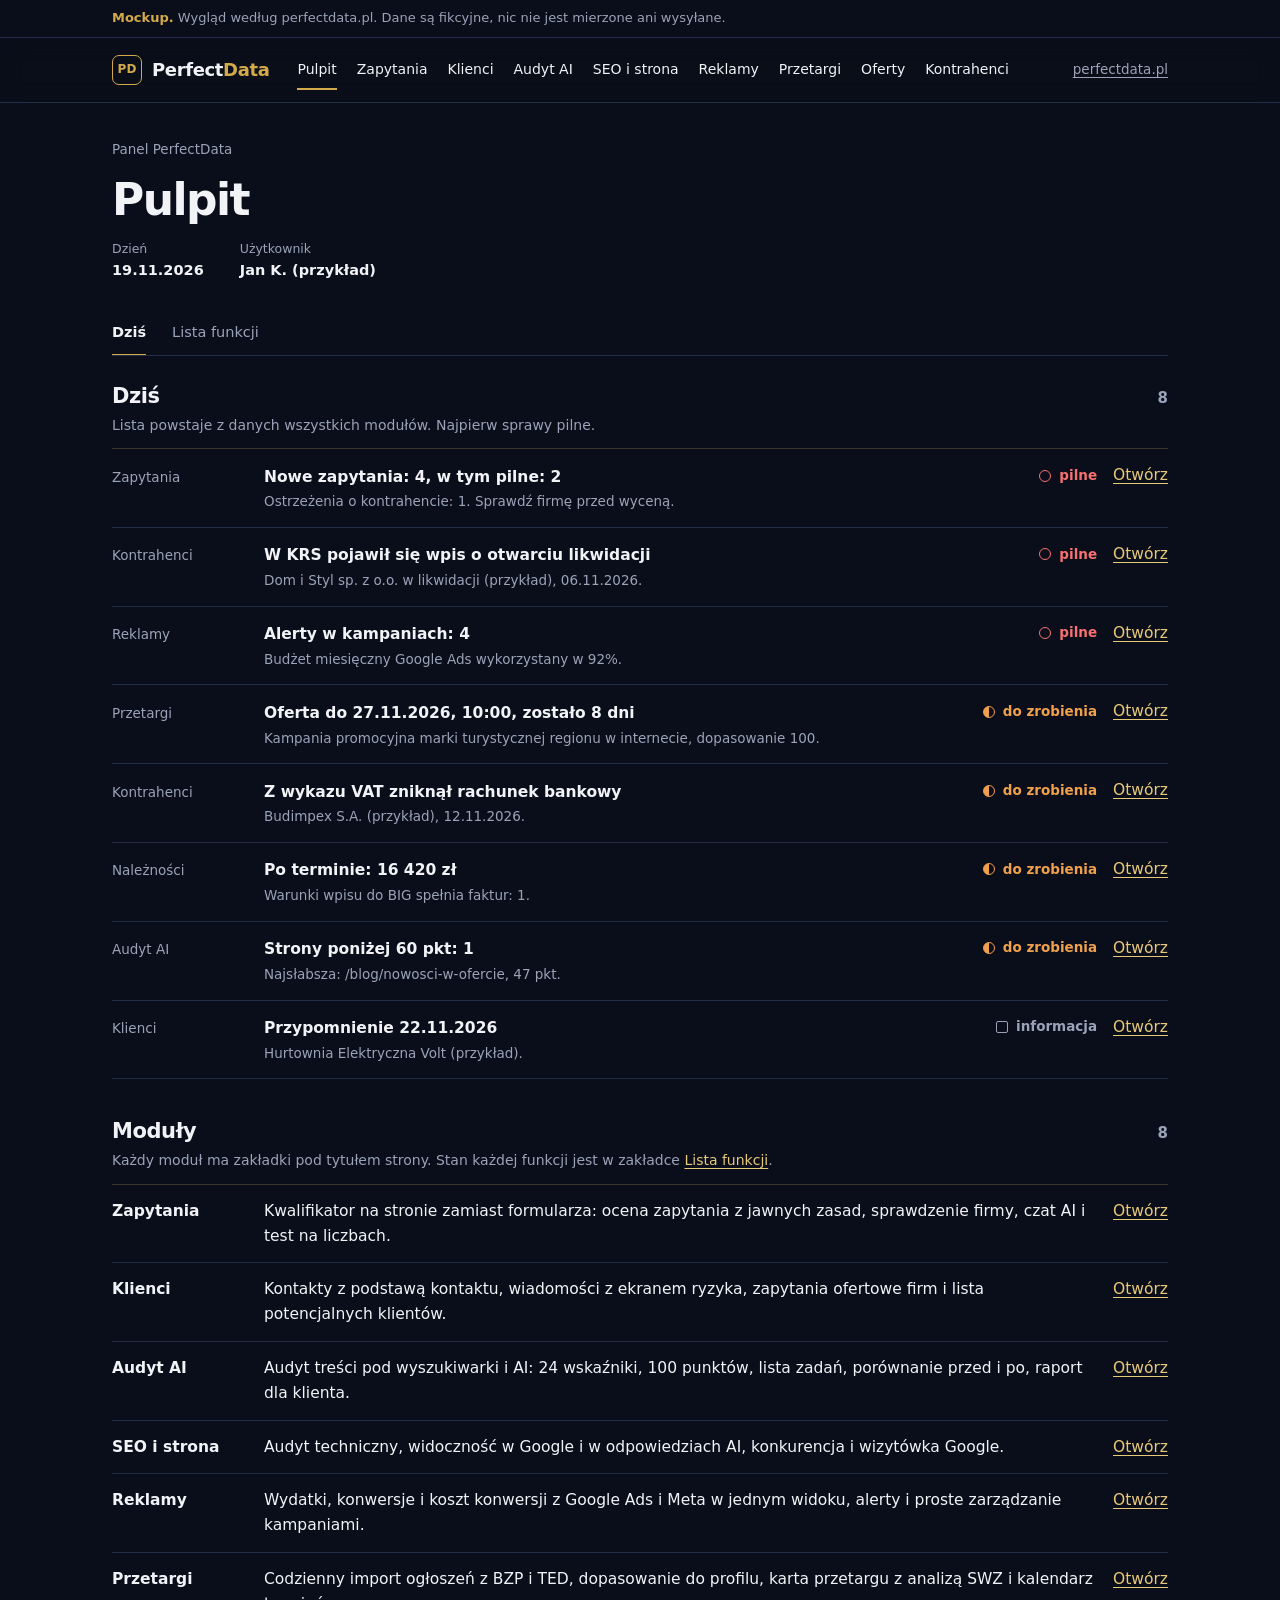
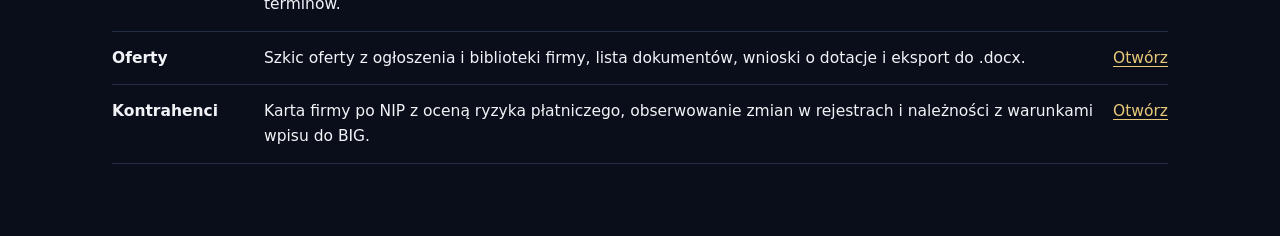
==== commit 9f90508a: "Widoczność: prosty start, dane przykładowe, mockup i zabezpieczenie kluczy platformy - Wgranie kilku" ====
--- a/mockup/audyt-ai/public/index.html
+++ b/mockup/audyt-ai/public/index.html
@@ -331,7 +331,7 @@
 const RULES = {"version":"2026-11-20","levels":{"good":85,"mid":60},"sources":{"g_guide":{"who":"Google","label":"Google: optymalizacja pod funkcje generatywnej AI w wyszukiwarce (10.07.2026)","url":"https://developers.google.com/search/docs/fundamentals/ai-optimization-guide","short":"Google: przewodnik AI"},"g_features":{"who":"Google","label":"Google: funkcje AI a Twoja witryna (10.12.2025)","url":"https://developers.google.com/search/docs/appearance/ai-features","short":"Google: funkcje AI"},"g_snippet":{"who":"Google","label":"Google: fragmenty i meta description","url":"https://developers.google.com/search/docs/appearance/snippet","short":"Google: fragmenty"},"g_title":{"who":"Google","label":"Google: linki tytułowe","url":"https://developers.google.com/search/docs/appearance/title-link","short":"Google: tytuły"},"g_helpful":{"who":"Google","label":"Google: tworzenie pomocnych, wiarygodnych treści","url":"https://developers.google.com/search/docs/fundamentals/creating-helpful-content","short":"Google: pomocne treści"},"g_article":{"who":"Google","label":"Google: dane strukturalne Article (8.09.2026)","url":"https://developers.google.com/search/docs/data-types/article","short":"Google: Article"},"g_faq":{"who":"Google","label":"Google: koniec wyników rozszerzonych FAQ od 7.05.2026 (omówienie ppc.land)","url":"https://ppc.land/google-kills-faq-rich-results-what-seos-saw-coming-since-2019/","short":"Google: FAQ"},"cwv":{"who":"Google","label":"web.dev: Core Web Vitals","url":"https://web.dev/articles/vitals","short":"web.dev"},"openai":{"who":"Boty AI","label":"OpenAI: przegląd botów (OAI-SearchBot, GPTBot, ChatGPT-User)","url":"https://developers.openai.com/api/docs/bots.md","short":"OpenAI"},"anthropic":{"who":"Boty AI","label":"Anthropic: boty ClaudeBot, Claude-User, Claude-SearchBot","url":"https://support.claude.com/en/articles/8896518-does-anthropic-crawl-data-from-the-web-and-how-can-site-owners-block-the-crawler","short":"Anthropic"},"perplexity":{"who":"Boty AI","label":"Perplexity: boty PerplexityBot i Perplexity-User","url":"https://docs.perplexity.ai/docs/resources/perplexity-crawlers.md","short":"Perplexity"},"cloudflare":{"who":"Boty AI","label":"Cloudflare: zasady dostępu botów AI (Search, Agents, Training)","url":"https://developers.cloudflare.com/bots/additional-configurations/block-ai-bots/","short":"Cloudflare"},"ms_ads":{"who":"Microsoft","label":"Microsoft: optymalizacja treści pod odpowiedzi AI (10.2025)","url":"https://about.ads.microsoft.com/en/blog/post/october-2025/optimizing-your-content-for-inclusion-in-ai-search-answers","short":"Microsoft"},"bing_perf":{"who":"Microsoft","label":"Bing: raport AI Performance w Bing Webmaster Tools (02.2026)","url":"https://blogs.bing.com/webmaster/February-2026/Introducing-AI-Performance-in-Bing-Webmaster-Tools-Public-Preview","short":"Bing: raport AI"},"bing_guide":{"who":"Microsoft","label":"Bing: wytyczne dla webmasterów z częścią o GEO (omówienie Search Engine Journal, 02.2026)","url":"https://www.searchenginejournal.com/bing-adds-geo-to-official-guidelines-expands-ai-abuse-definitions/568442/","short":"Bing: wytyczne"},"geo":{"who":"Badanie","label":"Badanie GEO: Generative Engine Optimization (Aggarwal i in., KDD 2024)","url":"https://arxiv.org/html/2311.09735v3","short":"Badanie GEO"},"vercel":{"who":"Badanie","label":"Badanie Vercel i MERJ: boty AI a JavaScript (12.2024)","url":"https://vercel.com/blog/the-rise-of-the-ai-crawler","short":"Badanie Vercel"}},"groups":[{"id":"A","name":"Dostęp dla wyszukiwarek i botów AI","short":"Dostęp","lead":"Jeśli bot nie pobierze strony albo nie wolno mu pokazać fragmentu, reszta wskaźników nie ma znaczenia."},{"id":"B","name":"Zrozumiała struktura","short":"Struktura","lead":"Tytuł, nagłówki i dane strukturalne mówią, o czym jest strona i gdzie leży odpowiedź."},{"id":"C","name":"Wiarygodność i dowody","short":"Wiarygodność","lead":"Kto to napisał, kiedy i na jakiej podstawie."},{"id":"D","name":"Odpowiedź na pytania","short":"Odpowiedzi","lead":"Czy strona odpowiada na pytanie z frazy i na pytania poboczne, które AI zadaje przy okazji."},{"id":"E","name":"Szybkość i wygoda","short":"Szybkość","lead":"Strona ma działać szybko i poprawnie na telefonie."}],"rules":[{"code":"A1","group":"A","name":"Kod odpowiedzi","max":4,"partial":2,"required":true,"what":"Czy adres odpowiada poprawnie, bez łańcucha przekierowań.","how":"Pobieramy adres tak jak przeglądarka i liczymy przekierowania.","good":"Kod 200 po najwyżej 1 przekierowaniu.","mid":"Kod 200 po 2 lub więcej przekierowaniach.","bad":"Kod 4xx lub 5xx, pętla przekierowań albo brak odpowiedzi w 15 s.","fix":"Linkuj od razu do adresu docelowego i usuń pośrednie przekierowania.","basis":["g_features"]},{"code":"A2","group":"A","name":"Indeksowanie","max":6,"partial":3,"required":true,"what":"Czy strona może trafić do indeksu wyszukiwarki.","how":"Sprawdzamy znacznik meta robots, nagłówek X-Robots-Tag i adres kanoniczny.","good":"Brak noindex. Adres kanoniczny wskazuje tę samą stronę.","mid":"Brak noindex, ale brakuje adresu kanonicznego.","bad":"Jest noindex albo adres kanoniczny wskazuje inną stronę.","fix":"Usuń noindex i ustaw rel=canonical na własny adres strony.","basis":["g_features","g_guide"],"note":"Brak adresu kanonicznego nie blokuje indeksowania. Punktujemy go, bo wskazuje wyszukiwarce właściwy adres, gdy ta sama treść jest pod kilkoma adresami."},{"code":"A3","group":"A","name":"Fragment i cytat","max":4,"partial":2,"required":true,"what":"Czy wyszukiwarka może pokazać fragment strony. Bez tego strona nie będzie źródłem w odpowiedziach AI Google.","how":"Szukamy dyrektyw nosnippet, max-snippet i noarchive oraz atrybutu data-nosnippet.","good":"Brak nosnippet, max-snippet:0 i noarchive. Treść główna jest poza data-nosnippet.","mid":"max-snippet poniżej 160 znaków, data-nosnippet na części treści głównej albo noarchive.","bad":"nosnippet albo max-snippet:0.","fix":"Usuń ograniczenia fragmentu ze stron, które mają być cytowane. Atrybut data-nosnippet zostaw tylko na elementach, których nie chcesz pokazywać.","note":"Według wytycznych Bing dyrektywa noarchive wyłącza treść z odpowiedzi Copilota. Na Google nie wpływa, dlatego to stan „Do poprawy”, a nie „Źle”.","convention":"Próg 160 znaków jest umowny.","basis":["g_features","g_snippet","bing_guide"]},{"code":"A4","group":"A","name":"robots.txt dla botów wyszukiwania","max":8,"partial":4,"required":true,"what":"Czy boty, które budują wyniki wyszukiwania i odpowiedzi AI, mogą pobrać ten adres.","how":"Czytamy robots.txt i sprawdzamy reguły dla 5 botów: Googlebot, Bingbot, OAI-SearchBot (ChatGPT), PerplexityBot i Claude-SearchBot.","good":"Wszystkie 5 botów ma dostęp do adresu.","mid":"Googlebot i Bingbot mają dostęp, ale co najmniej 1 bot AI jest zablokowany.","bad":"Zablokowany Googlebot albo Bingbot.","fix":"Usuń regułę Disallow dla wymienionych botów. OpenAI i Perplexity podają, że zmiana działa po ok. 24 godzinach.","note":"Boty treningowe (GPTBot, ClaudeBot, Google-Extended) pokazujemy osobno i bez punktów. Ich blokada nie wpływa na wyszukiwanie. To decyzja właściciela strony.","basis":["openai","anthropic","perplexity","g_features"]},{"code":"A5","group":"A","name":"Serwer i CDN wpuszczają boty","max":4,"partial":2,"what":"Czy zapora, CDN lub hosting nie odrzucają botów mimo zgody w robots.txt.","how":"Wysyłamy 5 zapytań z nagłówkiem User-Agent każdego bota i porównujemy odpowiedź z odpowiedzią dla przeglądarki.","good":"5 z 5 zapytań zwraca kod 200 i tę samą treść co przeglądarce.","mid":"Kod 200 dla wszystkich, ale odpowiedź dla bota trwa ponad 5 s.","bad":"Co najmniej 1 bot dostaje kod 403, 429 albo stronę z testem zamiast treści.","fix":"W panelu CDN lub zapory zezwól na boty wyszukiwania AI. W Cloudflare: Security, Settings, AI Crawler and Agent access policies, kategoria Search na Allow.","note":"Test wychodzi z naszego serwera. Zapora, która weryfikuje adresy IP botów, może potraktować prawdziwego bota inaczej. Ostateczne potwierdzenie daje dziennik serwera.","convention":"Próg 5 s jest umowny.","basis":["g_features","perplexity","cloudflare"]},{"code":"A6","group":"A","name":"Treść bez JavaScript","max":4,"partial":2,"what":"Czy treść jest w kodzie HTML wysyłanym przez serwer. Według badania z 2024 r. boty OpenAI, Anthropic i Perplexity nie uruchamiają JavaScript.","how":"Porównujemy liczbę słów treści głównej w HTML z serwera i po uruchomieniu skryptów w przeglądarce.","good":"Co najmniej 90% słów treści głównej i nagłówek H1 są w HTML z serwera.","mid":"50-89% słów treści głównej.","bad":"Mniej niż 50% słów albo brak H1 w HTML z serwera.","fix":"Renderuj treść po stronie serwera. Skrypty zostaw do dodatków: opinii, czatu, liczników.","convention":"Progi 90% i 50% są umowne.","basis":["vercel","g_features","ms_ads"],"note":"Google uruchamia JavaScript, więc ten wskaźnik dotyczy pozostałych botów AI. Badanie jest z grudnia 2024 r. Jeśli boty zaczną uruchamiać skrypty, zmienimy wskaźnik w nowej wersji wytycznych."},{"code":"B1","group":"B","name":"Tytuł strony","max":4,"partial":2,"what":"Czy strona ma własny, opisowy tytuł.","how":"Odczytujemy znacznik title i porównujemy go z tytułami innych sprawdzonych stron witryny.","good":"Tytuł jest, opisuje treść i nie powtarza się na innych sprawdzonych stronach.","mid":"Tytuł powtarza się na innej stronie albo jest ogólnikiem (np. „Strona główna”).","bad":"Brak znacznika title albo jest pusty.","fix":"Napisz własny, opisowy tytuł dla każdej strony. Nazwę marki dodaj krótko na końcu.","note":"Google nie podaje limitu długości tytułu. Tytuł ponad ok. 60 znaków może zostać ucięty w wynikach, więc pokazujemy to jako wskazówkę bez punktów.","basis":["g_title","ms_ads"]},{"code":"B2","group":"B","name":"Opis strony","max":3,"partial":1,"what":"Meta description: krótki opis, którego wyszukiwarka może użyć jako fragmentu.","how":"Odczytujemy meta description i porównujemy z opisami innych sprawdzonych stron.","good":"Opis jest i nie powtarza się na innych sprawdzonych stronach.","mid":"Opis jest, ale taki sam jak na innej stronie.","bad":"Brak opisu.","fix":"Opisz w 1-2 zdaniach, co czytelnik znajdzie na stronie. Bez listy słów kluczowych.","note":"Google nie podaje limitu długości opisu.","basis":["g_snippet","ms_ads"]},{"code":"B3","group":"B","name":"Nagłówek H1","max":4,"partial":2,"what":"Czy strona ma jeden główny nagłówek zgodny z tytułem.","how":"Liczymy nagłówki H1 i porównujemy słowa H1 ze słowami tytułu (bez spójników i nazwy marki).","good":"Dokładnie jeden H1, a co najmniej połowa jego słów jest też w tytule.","mid":"Kilka H1 albo mniej niż połowa wspólnych słów z tytułem.","bad":"Brak H1 albo H1 jest pusty.","fix":"Zostaw jeden H1, który mówi to samo co tytuł strony.","convention":"Próg połowy wspólnych słów jest umowny.","basis":["g_title","ms_ads"]},{"code":"B4","group":"B","name":"Nagłówki sekcji","max":4,"partial":2,"what":"Czy treść jest podzielona na sekcje z konkretnymi nagłówkami.","how":"Sprawdzamy trzy warunki: co najmniej 2 nagłówki H2 na stronie powyżej 300 słów, poziomy po kolei (bez przeskoku z H2 do H4), brak ogólników z listy (np. „Informacje”, „Dowiedz się więcej”).","good":"Spełnione 3 z 3 warunków.","mid":"Spełnione 2 z 3 warunków.","bad":"Spełniony 1 warunek albo żaden.","fix":"Podziel treść na sekcje. Nagłówek ma mówić, o czym jest sekcja, najlepiej jako pytanie albo konkretny temat.","convention":"Próg 300 słów i lista ogólników są umowne.","basis":["g_guide","ms_ads","bing_perf"]},{"code":"B5","group":"B","name":"Bez ścian tekstu","max":3,"partial":1,"what":"Czy akapity są na tyle krótkie, że widać granice między myślami.","how":"Liczymy słowa w każdym akapicie treści głównej.","good":"Żaden akapit nie ma więcej niż 150 słów.","mid":"1-2 akapity powyżej 150 słów.","bad":"3 lub więcej akapitów powyżej 150 słów.","fix":"Podziel długie akapity. Kroki i porównania zapisz jako listę albo tabelę.","convention":"Próg 150 słów jest umowny.","basis":["ms_ads","g_guide"]},{"code":"B6","group":"B","name":"Treść jako tekst","max":3,"partial":1,"what":"Czy ważne informacje są tekstem, a nie tylko obrazem albo plikiem PDF.","how":"Liczymy zdjęcia w treści głównej z opisem alt. Sprawdzamy, czy cena, parametry i kroki są w HTML.","good":"Co najmniej 90% zdjęć w treści ma opis alt, a kluczowe dane są tekstem.","mid":"50-89% zdjęć ma opis alt.","bad":"Mniej niż 50% zdjęć ma opis alt albo kluczowe dane są tylko na obrazie lub w PDF.","fix":"Dodaj opisy alt. Parametry, ceny i kroki zapisz w HTML.","convention":"Progi 90% i 50% są umowne.","basis":["g_features","ms_ads"]},{"code":"B7","group":"B","name":"Dane strukturalne","max":4,"partial":2,"what":"Czy dane strukturalne są poprawne i zgodne z tym, co widać na stronie.","how":"Odczytujemy JSON-LD, sprawdzamy składnię i typ, porównujemy wartości (tytuł, autor, data, cena) z widoczną treścią.","good":"JSON-LD bez błędów, typ pasuje do strony (artykuł: Article lub BlogPosting, produkt: Product, strona główna: Organization i WebSite), wartości zgodne z treścią.","mid":"Brak danych strukturalnych albo dane niepełne.","bad":"Błąd składni albo wartości sprzeczne z widoczną treścią.","fix":"Dodaj JSON-LD właściwy dla rodzaju strony i trzymaj go w zgodzie z treścią.","note":"Google nie wymaga danych strukturalnych do odpowiedzi AI. Punktujemy je, bo dają wyniki rozszerzone i zaleca je Microsoft. Typ FAQPage jest bez punktów: od 7.05.2026 nie daje wyników rozszerzonych w Google.","basis":["g_features","g_guide","ms_ads","g_faq"]},{"code":"C1","group":"C","name":"Autor","max":5,"partial":2,"what":"Czy wiadomo, kto napisał treść.","how":"Szukamy podpisu autora, linku do strony o autorze lub „O nas” i właściwości author w danych strukturalnych.","good":"Widoczne imię i nazwisko autora, link do strony o autorze, autor w danych strukturalnych (Person z name i url).","mid":"Podpis jest, ale brakuje linku albo danych strukturalnych.","bad":"Brak informacji o autorze.","fix":"Podpisz treść prawdziwym autorem i podlinkuj jego stronę z opisem doświadczenia.","note":"Na stronach produktów i ofert zamiast autora sprawdzamy wydawcę (Organization). Zmyślony autor to oszustwo według Google.","basis":["g_helpful","g_article"]},{"code":"C2","group":"C","name":"Daty","max":4,"partial":2,"what":"Czy widać, kiedy treść powstała i kiedy była aktualizowana.","how":"Szukamy widocznej daty i porównujemy ją z datePublished i dateModified w danych strukturalnych (format ISO 8601).","good":"Widoczna data publikacji lub aktualizacji i ta sama data w danych strukturalnych.","mid":"Data jest widoczna, ale brakuje jej w danych strukturalnych albo różni się o ponad 1 dzień.","bad":"Brak daty. Także wtedy, gdy data zmieniła się między audytami, a treść nie.","fix":"Pokaż datę aktualizacji i zmieniaj ją tylko razem z treścią.","note":"Google ostrzega przed zmianą daty bez zmiany treści. Wskaźnik dotyczy artykułów i poradników. Na stronie głównej, stronie produktu i stronie oferty data nie jest oczekiwana, więc raport pokazuje „nie dotyczy” i nie liczy tych punktów.","basis":["g_article","g_helpful","bing_perf"],"applies":["article"]},{"code":"C3","group":"C","name":"Źródła","max":4,"partial":2,"what":"Czy twierdzenia i liczby mają podane źródło.","how":"Liczymy linki z treści głównej do zewnętrznych źródeł. Nie liczymy linków do własnej witryny, sklepów i mediów społecznościowych.","good":"Co najmniej 2 źródła na 1000 słów treści, minimum 2.","mid":"1 źródło.","bad":"Brak źródeł.","fix":"Podlinkuj dane, normy i badania, na które się powołujesz.","note":"W badaniu GEO dodanie źródeł podniosło widoczność w odpowiedzi AI o 28%. Test był na symulowanym silniku, nie na ChatGPT ani Google. Wskaźnik dotyczy artykułów i poradników. Na pozostałych rodzajach stron raport pokazuje „nie dotyczy” i nie liczy tych punktów.","convention":"Próg 2 źródeł na 1000 słów jest umowny.","basis":["geo","g_helpful","bing_perf"],"applies":["article"]},{"code":"C4","group":"C","name":"Konkretne dane","max":3,"partial":1,"what":"Czy treść podaje liczby i parametry zamiast ogólników.","how":"Liczymy zdania z liczbą i jednostką (np. 15 barów, 1450 W, 2 lata gwarancji) na 1000 słów treści.","good":"Co najmniej 5 takich zdań na 1000 słów.","mid":"2-4 na 1000 słów.","bad":"0-1 na 1000 słów.","fix":"Zamień ogólniki na parametry. Zamiast „cichy ekspres” napisz „ekspres o głośności 52 dB”.","note":"W badaniu GEO dodanie statystyk podniosło widoczność o 31% (symulowany silnik).","convention":"Progi są umowne.","basis":["geo","ms_ads"]},{"code":"C5","group":"C","name":"Dane firmy","max":4,"partial":2,"what":"Czy wiadomo, jaka firma stoi za stroną.","how":"Sprawdzamy trzy warunki: Organization w danych strukturalnych (name, url, logo), linki do stron „Kontakt” i „O nas”, te same dane firmy w stopce i na stronie kontaktowej.","good":"Spełnione 3 z 3 warunków.","mid":"Spełnione 2 z 3 warunków.","bad":"Spełniony 1 warunek albo żaden.","fix":"Dodaj dane Organization, stronę „O nas” i ujednolić nazwę, adres i NIP w całej witrynie.","basis":["g_helpful","bing_guide"]},{"code":"D1","group":"D","name":"Odpowiedź na początku","max":5,"partial":2,"ai":true,"what":"Czy strona od razu odpowiada na pytanie z frazy.","how":"Model AI czyta pierwsze 300 słów po H1 i wskazuje zdanie, które odpowiada na główne pytanie. Raport pokazuje to zdanie i jego pozycję.","good":"Bezpośrednia odpowiedź w pierwszych 100 słowach.","mid":"Odpowiedź między 101. a 300. słowem.","bad":"Brak bezpośredniej odpowiedzi w pierwszych 300 słowach.","fix":"Zacznij od odpowiedzi w 1-2 zdaniach. Szczegóły i wyjątki podaj niżej.","convention":"Progi 100 i 300 słów są umowne.","basis":["bing_guide","ms_ads"]},{"code":"D2","group":"D","name":"Pytania poboczne","max":7,"partial":3,"ai":true,"what":"Na ile pytań pobocznych odpowiada strona. Wyszukiwarki AI rozbijają jedno zapytanie na kilka i szukają odpowiedzi na każde.","how":"Przy pierwszym audycie ustalamy 10 pytań pobocznych do frazy i zamrażamy listę. Przy każdym audycie model AI sprawdza, na które pytania strona odpowiada, i podaje cytat.","good":"Odpowiedź na co najmniej 8 z 10 pytań.","mid":"Odpowiedź na 5-7 pytań.","bad":"Odpowiedź na 4 pytania lub mniej.","fix":"Dopisz brakujące odpowiedzi na tej samej stronie, każdą pod własnym nagłówkiem.","note":"Nie twórz osobnych stron pod każdą odmianę pytania. Google traktuje to jako nadużycie (scaled content abuse).","convention":"Liczba 10 pytań i progi są umowne. Listę pytań zatwierdza opiekun klienta.","basis":["g_guide","g_features","bing_perf"]},{"code":"D3","group":"D","name":"Jeden temat, jedna nazwa","max":3,"partial":1,"what":"Czy strona trzyma się jednego tematu i nazywa go zawsze tak samo.","how":"Porównujemy nazwę głównego tematu w tytule, H1, pierwszym akapicie i danych strukturalnych.","good":"Ta sama nazwa w 4 z 4 miejsc.","mid":"Ta sama nazwa w 3 z 4 miejsc.","bad":"Ta sama nazwa w 2 miejscach lub mniej.","fix":"Nazywaj produkt, usługę lub temat zawsze tak samo. Jedna strona, jeden temat.","basis":["bing_guide","bing_perf"]},{"code":"E1","group":"E","name":"Core Web Vitals","max":6,"partial":3,"parts":true,"what":"Szybkość ładowania, reakcja na kliknięcie i stabilność układu u prawdziwych użytkowników.","how":"Bierzemy dane użytkowników Chrome z 28 dni (75. percentyl, telefon) z PageSpeed Insights. Gdy ich brak, pokazujemy pomiar laboratoryjny i to oznaczamy.","good":"LCP do 2,5 s, INP do 200 ms, CLS do 0,1. Po 2 pkt za każdy z trzech wskaźników.","mid":"LCP do 4,0 s, INP do 500 ms, CLS do 0,25. Po 1 pkt.","bad":"Powyżej tych wartości. 0 pkt.","fix":"Zmniejsz i wczytuj z wyprzedzeniem główne zdjęcie, ogranicz skrypty, podaj wymiary obrazów i miejsc na reklamy.","basis":["cwv","g_guide"]},{"code":"E2","group":"E","name":"Wygląd na telefonie","max":2,"partial":1,"what":"Czy strona dopasowuje się do ekranu telefonu.","how":"Sprawdzamy meta viewport i szerokość strony przy ekranie 360 px.","good":"Jest meta viewport i strona nie przewija się w poziomie.","mid":"Jest meta viewport, ale strona przewija się w poziomie.","bad":"Brak meta viewport.","fix":"Dodaj meta viewport i usuń elementy o stałej szerokości.","basis":["g_guide"]},{"code":"E3","group":"E","name":"HTTPS","max":2,"partial":1,"what":"Czy strona działa bezpiecznie po HTTPS.","how":"Sprawdzamy certyfikat, przekierowanie z http i zasoby ładowane po http.","good":"HTTPS działa, http przekierowuje, żaden zasób nie ładuje się po http.","mid":"HTTPS działa, ale część zasobów ładuje się po http.","bad":"Brak HTTPS albo błąd certyfikatu.","fix":"Włącz przekierowanie na HTTPS i popraw adresy zasobów.","basis":["g_guide"]}],"unscored":[{"name":"Długość tytułu ponad 60 znaków","why":"Google nie podaje limitu długości. Długi tytuł może zostać ucięty w wynikach, więc to wskazówka, nie błąd.","basis":["g_title"]},{"name":"Długość treści na tle konkurencji","why":"Google pisze wprost, że nie ma idealnej długości strony. Dopisywanie tekstu dla samej długości nie pomaga.","basis":["g_guide"]},{"name":"Sekcje po 200-500 słów (CitationOne: Chunk Optimization)","why":"Google: „There's no requirement to break your content into tiny pieces for AI to better understand it.” Dzielimy treść dla czytelnika, nie pod licznik słów.","basis":["g_guide"]},{"name":"Nasycenie terminami na tle TOP 10 (TF-IDF)","why":"Google podaje, że systemy rozumieją synonimy i intencję. Bing zalicza sztucznie konstruowany język do nadużyć. W badaniu GEO upychanie słów kluczowych obniżyło widoczność o 8%.","basis":["g_guide","bing_guide","geo"]},{"name":"Strona czynna zamiast biernej (CitationOne: Semantic Roles)","why":"Nie znaleźliśmy oficjalnego źródła ani badania, które to potwierdza.","basis":[]},{"name":"Plik llms.txt","why":"Google go nie używa. Plik nie pomaga i nie szkodzi w Google. Można go mieć dla innych usług.","basis":["g_guide","g_features"]},{"name":"FAQPage w danych strukturalnych","why":"Od 7.05.2026 wyniki rozszerzone FAQ nie pojawiają się w Google. Znaczniki można zostawić. Sekcja pytań i odpowiedzi w treści nadal ma sens i liczy się we wskaźniku D2.","basis":["g_faq","bing_perf"]},{"name":"Boty treningowe: GPTBot, ClaudeBot, Google-Extended","why":"Służą do trenowania modeli, nie do wyszukiwania. Blokada nie zmienia widoczności w ChatGPT, Claude ani Google. To decyzja właściciela strony.","basis":["openai","anthropic","g_features"]},{"name":"IndexNow","why":"Microsoft zaleca go do szybkiego zgłaszania zmian w Bing. Nie wpływa na Google, więc pokazujemy go jako wskazówkę.","basis":["bing_perf"]}],"page_types":{"article":"Artykuł lub poradnik","product":"Strona produktu","home":"Strona główna","other":"Oferta, usługa lub inna strona"}};
 const SAMPLE = {"client":"Sklep Przykładowy (dane fikcyjne)","url":"https://sklep-przykladowy.example/poradnik/ekspres-cisnieniowy-do-domu","title":"Jaki ekspres ciśnieniowy do domu wybrać","phrase":"jaki ekspres ciśnieniowy do domu","audits":[{"id":"a","label":"przed pracami","date":"14.10.2026"},{"id":"b","label":"po pracach","date":"18.11.2026"}],"results":{"A1":{"a":["good","Kod 200, 1 przekierowanie (z http na https)"],"b":["good","Kod 200, 1 przekierowanie (z http na https)"]},"A2":{"a":["good","Brak noindex, adres kanoniczny wskazuje tę stronę"],"b":["good","Brak noindex, adres kanoniczny wskazuje tę stronę"]},"A3":{"a":["good","Brak ograniczeń fragmentu"],"b":["good","Brak ograniczeń fragmentu"]},"A4":{"a":["mid","4 z 5 botów ma dostęp, zablokowany OAI-SearchBot","robots.txt, wiersze 14-15: „User-agent: OAI-SearchBot” i „Disallow: /”. Bez punktów: GPTBot zablokowany, ClaudeBot i Google-Extended dozwolone."],"b":["good","5 z 5 botów ma dostęp","Bez punktów: GPTBot nadal zablokowany. To decyzja właściciela i nie wpływa na wyszukiwanie."]},"A5":{"a":["bad","3 z 5: PerplexityBot i Claude-SearchBot dostają kod 403","Odpowiedź zawiera nagłówek cf-mitigated: challenge. Zapora CDN blokuje kategorię botów AI."],"b":["good","5 z 5 zapytań z kodem 200"]},"A6":{"a":["mid","64% słów treści w HTML z serwera","Tabela porównawcza modeli (412 słów) pojawia się dopiero po uruchomieniu skryptu."],"b":["good","97% słów treści w HTML z serwera"]},"B1":{"a":["good","Unikalny, 71 znaków","Wskazówka bez punktów: tytuł ponad 60 znaków może zostać ucięty w wynikach."],"b":["good","Unikalny, 54 znaki"]},"B2":{"a":["bad","Brak meta description"],"b":["good","Jest, 148 znaków, nie powtarza się"]},"B3":{"a":["mid","1 H1: „Poradnik”, 0 wspólnych słów z tytułem"],"b":["good","1 H1, 5 z 6 słów jest też w tytule"]},"B4":{"a":["mid","2 z 3: nagłówek „Informacje” jest ogólnikiem","6 nagłówków H2, poziomy po kolei."],"b":["good","3 z 3: 8 nagłówków H2, poziomy po kolei, bez ogólników"]},"B5":{"a":["mid","2 akapity powyżej 150 słów (212 i 187 słów)"],"b":["good","Najdłuższy akapit ma 96 słów"]},"B6":{"a":["mid","7 z 12 zdjęć ma opis alt (58%)"],"b":["good","12 z 12 zdjęć ma opis alt"]},"B7":{"a":["mid","Article bez autora i daty aktualizacji"],"b":["good","Article, BreadcrumbList i Organization, wartości zgodne z treścią"]},"C1":{"a":["bad","Brak podpisu autora"],"b":["good","Podpis, strona autora i Person w danych strukturalnych"]},"C2":{"a":["mid","Data widoczna (3.02.2026), brak jej w danych strukturalnych"],"b":["good","Aktualizacja 12.11.2026, zgodna z dateModified","Treść zmieniła się między audytami (inny skrót treści), więc zmiana daty jest uzasadniona."]},"C3":{"a":["bad","0 źródeł na 1840 słów"],"b":["good","5 źródeł na 2130 słów"]},"C4":{"a":["mid","3 zdania z liczbą i jednostką na 1000 słów"],"b":["good","8 zdań z liczbą i jednostką na 1000 słów"]},"C5":{"a":["mid","2 z 3: brak strony „O nas”"],"b":["mid","2 z 3: strona „O nas” jest w przygotowaniu"]},"D1":{"a":["mid","Odpowiedź dopiero w 214. słowie","Wskazane zdanie: „Do domu najczęściej wystarczy ekspres kolbowy albo automatyczny o ciśnieniu 15 barów.”"],"b":["good","Odpowiedź w 31. słowie","Wskazane zdanie: „Do domu najczęściej wystarczy ekspres kolbowy albo automatyczny o ciśnieniu 15 barów.”"]},"D2":{"a":["mid","Odpowiedź na 5 z 10 pytań"],"b":["good","Odpowiedź na 9 z 10 pytań"]},"D3":{"a":["good","4 z 4: „ekspres ciśnieniowy”"],"b":["good","4 z 4: „ekspres ciśnieniowy”"]},"E1":{"a":["parts","LCP 3,4 s; INP 180 ms; CLS 0,21","Dane użytkowników Chrome z 28 dni, telefon.",[1,2,1]],"b":["parts","LCP 2,3 s; INP 170 ms; CLS 0,12","Dane użytkowników Chrome z 28 dni, telefon. CLS: baner z kodem rabatowym przesuwa treść.",[2,2,1]]},"E2":{"a":["good","Meta viewport jest, brak przewijania w poziomie"],"b":["good","Meta viewport jest, brak przewijania w poziomie"]},"E3":{"a":["good","HTTPS działa, brak zasobów po http"],"b":["good","HTTPS działa, brak zasobów po http"]}},"questions":[["Czym różni się ekspres kolbowy od automatycznego?",true,true],["Jakie ciśnienie powinien mieć ekspres do domu?",true,true],["Ile kosztuje dobry ekspres ciśnieniowy do domu?",false,true],["Czy warto dopłacić do ekspresu z młynkiem?",true,true],["Jak często trzeba odkamieniać ekspres?",false,true],["Jaki ekspres wybrać do małej kuchni?",false,true],["Ile prądu zużywa ekspres ciśnieniowy?",false,true],["Jaka kawa nadaje się do ekspresu ciśnieniowego?",true,true],["Czy ekspres ciśnieniowy spieni mleko?",true,true],["Ile lat działa ekspres i jak wygląda serwis?",false,false]],"engines":["ChatGPT (wyszukiwanie)","Perplexity","Gemini z wyszukiwarką Google"],"runs":3,"citations":[["jaki ekspres ciśnieniowy do domu",[0,1,0],[2,3,1]],["Ile kosztuje dobry ekspres ciśnieniowy do domu?",[0,0,0],[1,2,0]],["Jak często trzeba odkamieniać ekspres?",[0,0,0],[3,2,2]],["Ile prądu zużywa ekspres ciśnieniowy?",[0,0,0],[0,1,0]]],"rivals":[["porownywarka.example",21],["magazyn-kawowy.example",14],["forum-baristow.example",9]],"pages":[["/poradnik/ekspres-cisnieniowy-do-domu","jaki ekspres ciśnieniowy do domu",97,"Brak strony „O nas”"],["/ekspres-kolbowy-model-x","ekspres kolbowy model x opinie",88,"CLS 0,14: zdjęcia bez wymiarów"],["/","sklep z ekspresami do kawy",81,"Brak strony „O nas”"],["/poradnik/jak-odkamienic-ekspres","jak odkamienić ekspres",74,"Odpowiedź na 5 z 10 pytań pobocznych"],["/ekspresy-kolbowe","ekspresy kolbowe",68,"Brak opisu strony, 2 akapity powyżej 150 słów"],["/blog/nowosci-w-ofercie","nowości ekspresy 2026",47,"PerplexityBot dostaje kod 403"]]};
 const LEADS = {"version":"2026-11-19","company":"PerfectData","pages":"strona główna, cennik i 4 strony usług","levels":{"hot":70,"talk":40},"questions":[{"id":"need","text":"W czym możemy pomóc?","label":"Potrzeba","options":[["SEO i GEO: widoczność w Google i w odpowiedziach AI",25],["Google Ads",25],["Meta Ads",20],["Strona lub landing page",20],["Jeszcze nie wiem, potrzebuję diagnozy",10]]},{"id":"business","text":"Co sprzedajesz?","label":"Rodzaj firmy","options":[["Produkty lub usługi dla firm",15],["Prowadzę sklep internetowy",15],["Usługi dla klientów indywidualnych",10],["Coś innego",5]]},{"id":"when","text":"Kiedy chcesz zacząć?","label":"Termin","options":[["Od razu",25],["W ciągu miesiąca",20],["W tym kwartale",10],["Na razie się rozglądam",0]]},{"id":"budget","text":"Jaki miesięczny budżet na obsługę przewidujesz? Bez budżetu na reklamy.","label":"Budżet","options":[["Powyżej 5000 zł",25],["2000-5000 zł",20],["1000-2000 zł",15],["Poniżej 1000 zł",5],["Jeszcze nie wiem",10]]}],"phone_points":10,"greeting":"Dzień dobry. Jestem asystentem AI PerfectData. Zadam 4 krótkie pytania, żeby od razu skierować Cię do właściwej osoby.","url_prompt":"Podaj adres strony. Przed rozmową sprawdzimy, jak widzą ją wyszukiwarki i boty AI.","thanks":"Dziękujemy. Odezwiemy się najpóźniej w następnym dniu roboczym.","leads":[{"at":"19.11.2026, 09:12","company":"Hurtownia Narzędzi Stalmet (przykład)","person":"Anna K.","email":"anna@stalmet.example","phone":true,"answers":[0,0,0,0],"status":"Nowe","consent":false,"page":"/uslugi/seo-geo","nip":["good","Czynny podatnik VAT, wpis w KRS bez zmian."],"shop":"stalmet.example","audit":48,"summary":"Sprzedaje narzędzia firmom. Chce, żeby oferta pojawiała się w odpowiedziach AI na pytania o dobór narzędzi."},{"at":"19.11.2026, 08:40","company":"Rowery Koło (przykład)","person":"Marek W.","email":"marek@rowery-kolo.example","phone":true,"answers":[1,1,1,1],"status":"W kontakcie","consent":true,"page":"/uslugi/google-ads","nip":null,"shop":"rowery-kolo.example","audit":61,"summary":"Sklep internetowy. Kampanie prowadzi sam, a koszt zamówienia rośnie od wiosny."},{"at":"18.11.2026, 21:57","company":"Dom i Styl (przykład)","person":"Katarzyna B.","email":"biuro@dom-i-styl.example","phone":false,"answers":[3,1,1,1],"status":"Nowe","consent":false,"page":"/","nip":["bad","Spółka w likwidacji według KRS. Sprawdź kontrahenta przed wyceną."],"shop":"dom-i-styl.example","audit":39,"summary":"Chce nową stronę sprzedażową. Zapytanie wysłane poza godzinami pracy."},{"at":"18.11.2026, 14:05","company":"Kancelaria Podatkowa Nowak (przykład)","person":"Ewa N.","email":"ewa@kancelaria-nowak.example","phone":false,"answers":[2,2,0,3],"status":"Oferta wysłana","consent":false,"page":"/uslugi/meta-ads","nip":null,"shop":"kancelaria-nowak.example","audit":44,"summary":"Szuka klientów indywidualnych z okolicy. Chce zacząć od małej kampanii."},{"at":"18.11.2026, 11:30","company":"Herbaty Świata (przykład)","person":"Piotr N.","email":"piotr@herbaty-swiata.example","phone":true,"answers":[4,1,2,4],"status":"Nowe","consent":true,"page":"/diagnoza","nip":null,"shop":null,"audit":null,"summary":"Po bezpłatnej diagnozie chce omówić najsłabszy obszar: pomiar konwersji."},{"at":"17.11.2026, 16:48","company":"Auto Części 24 (przykład)","person":"Tomasz R.","email":"tomasz@auto-czesci-24.example","phone":false,"answers":[3,3,3,3],"status":"Nowe","consent":false,"page":"/blog/","nip":null,"shop":null,"audit":null,"summary":"Pyta ogólnie o koszt strony. Bez konkretnego terminu."}],"knowledge":{"library":6,"pages":14,"read_at":"18.11.2026"},"limits":{"messages":12,"daily":500,"ai_month":2000},"funnel":[["Odsłony stron z widżetem",1265],["Rozpoczęte rozmowy",148],["Odpowiedzi na wszystkie pytania",61],["Zostawiony kontakt",29],["Zapytania pilne",11]],"ab":{"days":30,"a":["Zwykły formularz",1240,21],"b":["Kwalifikator",1265,29]}};
-const PLAT = {"today":"2026-11-19","org":{"name":"PerfectData","user":"Jan K.","site":"perfectdata.pl"},"states":{"silnik":["good","Działa w silniku"],"plan":["plain","Do zbudowania"],"zgoda":["mid","Czeka na zgodę Google i Meta"]},"functions":[{"module":"Zapytania","items":[["Kwalifikator zamiast formularza: pytania, punkty, progi","kwalifikator","silnik","Pytania i punkty edytujesz jako tekst. Zmiana zasad tworzy nową wersję."],["Lista zapytań z oceną, sprawdzeniem firmy i podstawą kontaktu","zapytania","silnik","Powiadomienie e-mail o każdym zapytaniu."],["Widżet na stronę z informacją o AI i klauzulą RODO","widzet","silnik","Kod jest gotowy w ustawieniach widżetu. Na stronę trafi dopiero po Twojej zgodzie."],["Czat AI z bazy wiedzy firmy, z limitami","kwalifikator","silnik","Wymaga klucza API. Bez niego działają same pytania."],["Lejek i test: formularz czy kwalifikator","wyniki","silnik","Wynik testu z informacją, czy różnica jest już pewna."]]},{"module":"Klienci","items":[["Kontakty z zapisaną podstawą kontaktu","kontakty","silnik",""],["Szkic wiadomości: regułowy albo AI z treści strony odbiorcy","wiadomosc","silnik",""],["Ekran ryzyka prawnego przed wysyłką, decyzja należy do Ciebie","wiadomosc","silnik","Potwierdzenie trafia do dziennika."],["Blokada po sprzeciwie odbiorcy","wiadomosc","silnik","Jedyna twarda blokada."],["Dziennik decyzji i wysłanych wiadomości","wysylka","silnik",""],["Wysyłka z własnej skrzynki","wysylka","silnik","Dziś przez program pocztowy albo plik .eml. Gmail i Microsoft 365 są w planie."],["Zapytania ofertowe firm: gdzie szukać i rejestr z terminami","rfq","silnik","Źródła nie udostępniają danych programom. Panel pokazuje, gdzie szukać, a znalezione zapytanie wpisujesz do rejestru: panel pilnuje terminu i przygotowuje odpowiedź."],["Opis idealnego klienta ze strony firmy","firmy","silnik","AI czyta stronę firmy i bibliotekę. Grupa klientów zostaje tylko z cytatem. Opis można poprawić ręcznie."],["Lista potencjalnych klientów: firmy z wyników przetargów i z Twojej listy, dopasowanie i powód kontaktu","firmy","silnik","Dane z wykazu VAT i KRS, punkty z jawnej tabeli. Adresów e-mail panel nie zbiera."],["Treść oferty układana automatycznie i drogi kontaktu z oceną ryzyka","firmy","silnik","Odpowiedź na zapytanie, adres podany przez firmę do ofert, list pocztą albo e-mail bez zgody z ekranem ryzyka. Decyzja należy do Ciebie."],["Zgoda na ofertę e-mailem zbierana listem: strona zgody z kodem QR i dowodem","firmy","silnik","Prośba o zgodę wysłana e-mailem sama wymaga zgody. Dlatego list ma adres strony, na której firma sama wpisuje e-mail i zaznacza zgodę. Panel zapisuje treść zgody, czas i źródło."],["Audyt strony jako zachęta: list obiecuje raport, firma dostaje go na własną prośbę","firmy","silnik","Wynik trafia do treści oferty. Na stronie zgody prośba o raport i zgoda na ofertę to dwa osobne pola."],["Lejek listów: wejścia na stronę zgody, zgody, oferty, odpowiedzi i koszt jednej zgody","firmy","silnik","Wejścia liczy serwer, bez plików cookie. Podgląd z panelu się nie liczy."],["Listy seryjnie: jeden plik do druku z kodami QR i adresy na koperty","firmy","silnik","Każdy list od nowej strony, z adresem strony zgody tej firmy. Adresy w pliku dla arkusza."],["Przypomnienie po liście i drugi, krótszy list","firmy","silnik","Po 21 dniach bez odpowiedzi. Drugi list zapowiada, że jest ostatni, a panel nie proponuje trzeciego."],["Kod QR na wizytówkę i stoisko: ogólna strona zgody","firmy","silnik","Kto zeskanuje kod, sam wpisuje firmę i e-mail. Panel zakłada kontakt z podstawą „zgoda”."],["Pytanie na stronie zgody, co firmę interesuje","firmy","silnik","Tematy ustawiasz w panelu. Szkic oferty nawiązuje do zaznaczonych."],["Wyszukiwanie firm w CEIDG: branża, region, data założenia","firmy","silnik","Działa po wpisaniu bezpłatnego tokenu hurtowni danych CEIDG. Bez adresów e-mail i telefonów. Spółek z KRS tak szukać się nie da."],["Sekwencje z przypomnieniami i dziennymi limitami","wysylka","silnik","Panel pilnuje terminów i przygotowuje treść kolejnych kroków. Wysyłasz ze swojej skrzynki."],["Wykrywanie odpowiedzi i wypisań","wysylka","plan","Wypisanie działa: odbiorca klika adres w stopce oferty. Odpowiedź zaznaczasz ręcznie, bo automat wymaga połączenia ze skrzynką."]]},{"module":"Audyt AI","items":[["Wynik 0-100 z 24 wskaźników i jawnymi progami","raport","silnik","Sprawdzony na prawdziwej stronie. 4 wskaźniki wymagają podłączenia usług (AI i renderowanie)."],["Lista zadań z punktami i warunkiem zaliczenia","raport","silnik",""],["Wytyczne wskaźników ze źródłami","wytyczne","silnik","Ten sam plik wytycznych czyta silnik i ta strona."],["Porównanie przed i po","postep","silnik",""],["Cytowania w wyszukiwarkach AI","cytowania","plan","Wymaga kluczy do OpenAI, Perplexity i Gemini oraz decyzji, jak często pytać."],["Audyt wielu stron z mapy witryny","strony","silnik","Do 20 stron naraz, każda z własną frazą."],["Raport dla klienta pod publicznym linkiem","raport","silnik","Link wygasa po 90 dniach i można go wyłączyć."]]},{"module":"SEO i strona","items":[["Audyt techniczny: bezpieczeństwo, platforma, szybkość, SEO, analityka i RODO","technika","silnik","Ten sam silnik co w PrestaCheck."],["Lista poprawek z priorytetem","technika","silnik","Szacowany czas pracy jest do dodania."],["Porównanie z konkurentami","konkurenci","silnik",""],["Widoczność w Google z Search Console klienta","google","plan","Wymaga podłączenia konta klienta."],["Wizytówka Google: oceny i kompletność","google","plan",""]]},{"module":"Reklamy","items":[["Podłączenie kont Google Ads i Meta","reklamy","zgoda","Google: dostęp Basic do API. Meta: weryfikacja firmy i przegląd aplikacji."],["Wydatki, kliknięcia, konwersje i koszt konwersji w jednym widoku","reklamy","zgoda",""],["Porównanie okresów","reklamy","zgoda",""],["Alerty: budżet, wzrost kosztu konwersji o 30%, wstrzymana kampania","alerty","zgoda",""],["Wstrzymanie i wznowienie kampanii, zmiana budżetu z potwierdzeniem","kampanie","zgoda",""],["Dziennik zmian w kampaniach","kampanie","zgoda",""]]},{"module":"Przetargi","items":[["Codzienny import ogłoszeń z BZP i TED","przetargi","silnik","Sprawdzony na 2195 prawdziwych ogłoszeniach."],["Profil firmy: CPV, słowa kluczowe, województwa, wartość","profil","silnik",""],["Dopasowanie 0-100 z uzasadnieniem","przetargi","silnik",""],["Karta przetargu: wadium, kryteria, terminy, warunki ze wskazaniem źródła","przetarg","silnik",""],["Analiza SWZ przez AI: warunki, kary, płatności, ryzyka","przetarg","silnik","Wymaga klucza API."],["Pytania do dokumentacji","przetarg","silnik",""],["Kalendarz terminów","terminy","silnik","Plik .ics do własnego kalendarza."],["Poranny e-mail z nowymi przetargami","profil","silnik","W jednym przeglądzie z zapytaniami i alertami. Wymaga klucza usługi wysyłkowej."],["Wyniki przetargów: kto wygrywa i za ile","przetargi","silnik","Sprawdzone na 25 prawdziwych ogłoszeniach o wyniku. Alert, gdy zapisany przetarg zostanie rozstrzygnięty."]]},{"module":"Oferty i wnioski","items":[["Biblioteka firmy: referencje, osoby, certyfikaty, polisy, opisy","biblioteka","silnik",""],["Szkic oferty z ogłoszenia, SWZ i biblioteki","oferta","silnik",""],["Zdania bez źródła oznaczone do sprawdzenia","oferta","silnik",""],["Lista dokumentów do złożenia","oferta","silnik","Z ogłoszenia i analizy SWZ. Zespół odhacza gotowe pozycje i dopisuje własne."],["Eksport do .docx","oferta","silnik",""],["Wniosek o dotację według regulaminu naboru","dotacje","silnik",""],["Nabory dotacji: gdzie szukać i lista obserwowanych","dotacje","silnik","Serwisy funduszy nie udostępniają danych programom. Panel pokazuje pięć oficjalnych serwisów, a wybrany nabór wpisujesz na listę: panel przypomina o końcu naboru i zakłada wniosek."],["Ocena, czy firma kwalifikuje się do naboru","dotacje","silnik","Warunki z wgranego regulaminu, każdy z cytatem. Ocena tylko z potwierdzeniem w danych firmy."],["Praca kilku osób nad jedną ofertą","oferta","silnik","Sekcję przydzielasz osobie z zespołu. Zapis nie nadpisuje cudzej zmiany."]]},{"module":"Kontrahenci","items":[["Karta firmy po NIP: wykaz VAT, rachunki, KRS, zarząd","kontrahent","silnik",""],["Ocena ryzyka płatniczego 0-100 z listą sygnałów","kontrahent","silnik","Tylko dane publiczne."],["Decyzje UOKiK o zatorach płatniczych","kontrahent","silnik",""],["Obserwowane firmy i alerty o zmianach","obserwowane","silnik",""],["Należności: wezwanie do zapłaty i warunki wpisu do BIG","naleznosci","silnik","Długi widzi tylko Twoja firma."],["Upadłości i restrukturyzacje z Krajowego Rejestru Zadłużonych","kontrahent","silnik","Rejestr nie udostępnia danych programom. Karta firmy pokazuje, gdzie to sprawdzić, i zapisuje wynik. Obserwowane firmy przypominają o sprawdzeniu co 90 dni."],["Szacowany czas płacenia dostawcom ze sprawozdań","kontrahent","silnik","Dwie liczby przepisujesz ze sprawozdania w przeglądarce dokumentów finansowych KRS, a panel liczy dni."],["Wpis długu do BIG z platformy","naleznosci","plan","Wymaga umowy z biurem."]]}],"contacts":[{"id":1,"company":"Hurtownia Narzędzi Stalmet (przykład)","person":"Anna K.","email":"anna@stalmet.example","site":"stalmet.example","basis":"rfq","detail":"zapytanie z widżetu: SEO i GEO","at":"19.11.2026","unsub":null},{"id":2,"company":"Rowery Koło (przykład)","person":"Marek W.","email":"marek@rowery-kolo.example","site":"rowery-kolo.example","basis":"consent","detail":"zgoda zaznaczona w widżecie","at":"19.11.2026","unsub":null},{"id":3,"company":"Biuro Rachunkowe Liczydło (przykład)","person":"Zofia M.","email":"biuro@liczydlo.example","site":"liczydlo.example","basis":"client","detail":"kampania Google Ads od 03.2026","at":"02.03.2026","unsub":null},{"id":4,"company":"Auto Części 24 (przykład)","person":"Tomasz R.","email":"tomasz@auto-czesci-24.example","site":"auto-czesci-24.example","basis":"none","detail":"","at":"","unsub":null},{"id":5,"company":"Hurtownia Elektryczna Volt (przykład)","person":"","email":"oferty@volt.example","site":"volt.example","basis":"rfq","detail":"zapytanie ofertowe na stronie firmy: kampania Google Ads","at":"17.11.2026","unsub":null},{"id":6,"company":"Meble Dąb (przykład)","person":"Piotr S.","email":"piotr@meble-dab.example","site":"meble-dab.example","basis":"none","detail":"","at":"","unsub":"03.11.2026"}],"bases":{"none":"Brak podstawy, adres z publicznego źródła","rfq":"Zapytanie ofertowe od tej firmy","consent":"Zgoda na informacje handlowe e-mailem","client":"Obecny klient (wcześniejsza współpraca)","invite":"Firma opublikowała adres do przesyłania ofert"},"kinds":{"rfq_reply":["Odpowiedź na zapytanie ofertowe","Firma sama poprosiła o oferty i podała adres. Odpowiadasz na jej prośbę."],"consented":["Oferta do firmy, która wyraziła zgodę","Odbiorca zgodził się na informacje handlowe e-mailem albo jest Twoim klientem i o to prosił."],"consent_request":["Pytanie, czy i gdzie firma przyjmuje oferty","Samo pytanie o zgodę albo adres do ofert, bez nazwy usługi i bez zachęt. Oferta idzie dopiero po odpowiedzi."],"cold_offer":["Oferta bez zgody odbiorcy","Informacja handlowa wysłana bez wcześniejszej zgody."]},"law":{"pke":["Art. 398 Prawa komunikacji elektronicznej: informacja handlowa wymaga uprzedniej zgody odbiorcy, także firmy.","Kara Prezesa UKE: do 3% przychodu z poprzedniego roku albo do 1 mln zł, zależnie od tego, która kwota jest wyższa (art. 444 ust. 1 pkt 81 i art. 446 ust. 5).","Dodatkowo wykroczenie zagrożone grzywną, ścigane na żądanie odbiorcy (art. 448), oraz roszczenia z tytułu czynu nieuczciwej konkurencji."],"consent_request":["Ministerstwo Cyfryzacji, odpowiedź z 13.10.2025 na interpelację nr 12337: „Nie jest również dozwolony kontakt wykonywany na potrzeby uzyskania zgody”. Pismo powołuje się na decyzje Prezesa UKE i Prezesa UOKiK.","Sąd Apelacyjny w Warszawie (wyrok z 12.12.2019, VII AGa 1567/18) uznał SMS z prośbą o zgodę za informację handlową, bo pośrednio promował nadawcę. Wyrok zapadł na gruncie poprzednich przepisów.","W drugą stronę poszedł Sąd Okręgowy Warszawa-Praga (IV Ca 1873/16, opisany w 2019 r.): dopuścił pierwszy telefon z samym pytaniem o zgodę, bez słowa o ofercie. To pojedynczy wyrok na gruncie poprzednich przepisów, a UKE i UOKiK się z nim nie zgadzały.","Nie znamy wyroku sądu, który ocenia taką wiadomość już pod nowymi przepisami."],"invite":"Art. 398 ust. 2 Prawa komunikacji elektronicznej: zgodę można wyrazić przez udostępnienie adresu elektronicznego w celu otrzymywania informacji handlowej.","unsub":"Art. 21 RODO: po sprzeciwie dane nie mogą być przetwarzane na potrzeby marketingu bezpośredniego.","ack":"Zapoznałem się z ryzykiem. Sam decyduję o wysłaniu tej wiadomości i odpowiedzialność za wysyłkę ponosi moja firma."},"log":[{"at":"18.11.2026, 15:02","who":"Jan K.","company":"Hurtownia Elektryczna Volt (przykład)","kind":"rfq_reply","level":"low","ack":false},{"at":"12.11.2026, 10:41","who":"Jan K.","company":"Auto Części 24 (przykład)","kind":"consent_request","level":"very_high","ack":true}],"icp":"Sklepy internetowe i firmy usługowe, które mają już stronę i wydają na reklamę co najmniej 1000 zł miesięcznie, ale nie mierzą, z której kampanii przychodzą zamówienia.","letters":{"firms":40,"letters":46,"visit":14,"report":9,"consent":6,"offer":6,"reply":2,"refused":1,"quiet":9,"cost":6.5},"topics":["Nowa strona internetowa","Reklamy w Google","Pozycjonowanie"],"cardQr":"[data-uri]","search":[{"company":"Sklep Ogrodnik (przykład)","source":"Twoja lista","score":80,"audit":58,"pkd":"Sklepy internetowe","region":"mazowieckie","size":"10-49 osób","age":9,"condition":"dobra","tenders":false,"reason":"Reklamy Google prowadzą na stronę bez pomiaru konwersji."},{"company":"Kwiaciarnia Internetowa Fiołek (przykład)","source":"Twoja lista","score":75,"invite":["Propozycje współpracy prosimy przesyłać na adres wspolpraca@fiolek.example.","wspolpraca@fiolek.example","fiolek.example/kontakt"],"pkd":"Sklepy internetowe","region":"łódzkie","size":"do 9 osób","age":4,"condition":"dobra","tenders":false,"reason":"Strona blokuje boty wyszukiwarek AI w robots.txt."},{"company":"Okna Jasne (przykład)","source":"wyniki przetargów","score":90,"win":"Wymiana stolarki okiennej w szkole podstawowej (przykład)","pkd":"Budownictwo i wykończenia","region":"mazowieckie","size":"50-249 osób","age":17,"condition":"dobra","tenders":true,"reason":"Startuje w przetargach, a strona nie ma opisu realizacji."},{"company":"Gabinet Stomatologiczny Uśmiech (przykład)","source":"Twoja lista","score":60,"pkd":"Usługi medyczne","region":"śląskie","size":"do 9 osób","age":6,"condition":"dobra","tenders":false,"reason":"Wizytówka Google bez godzin otwarcia i zdjęć."},{"company":"Transport Szybki (przykład)","source":"wyniki przetargów","score":55,"win":"Dowóz uczniów do szkół w gminie (przykład)","pkd":"Transport i logistyka","region":"łódzkie","size":"10-49 osób","age":2,"condition":"podwyższone ryzyko","tenders":true,"reason":"Młoda spółka z szybkim wzrostem zatrudnienia, brak strony ofertowej."},{"company":"Hotel Nad Stawem (przykład)","source":"Twoja lista","score":70,"consent":["recepcja@nadstawem.example","19.11.2026"],"pkd":"Hotele i gastronomia","region":"mazowieckie","size":"10-49 osób","age":12,"condition":"dobra","tenders":false,"reason":"Rezerwacje tylko przez pośredników, własna strona bez systemu rezerwacji."},{"company":"Meble Dąb (przykład)","source":"Twoja lista","score":65,"pkd":"Sklepy internetowe","region":"śląskie","size":"10-49 osób","age":14,"condition":"dobra","tenders":false,"reason":"Wypisał się z wiadomości 03.11.2026. Platforma nie pozwoli wysłać mu oferty."},{"company":"Budimpex S.A. (przykład)","source":"wyniki przetargów","score":50,"win":"Remont elewacji budynku urzędu (przykład)","pkd":"Budownictwo i wykończenia","region":"mazowieckie","size":"50-249 osób","age":21,"condition":"podwyższone ryzyko","tenders":true,"reason":"Decyzja UOKiK o opóźnianiu płatności. Sprawdź przed wyceną."}],"rfq_sources":[["Baza Konkurencyjności","https://bazakonkurencyjnosci.funduszeeuropejskie.gov.pl/","bazakonkurencyjnosci.funduszeeuropejskie.gov.pl","Zapytania firm i instytucji, które kupują w projektach z funduszy unijnych. Trafiają tu zamówienia powyżej 50 000 zł netto. Ofertę składa się w samej Bazie."],["Platforma zakupowa","https://platformazakupowa.pl/all","platformazakupowa.pl/all","Bieżące postępowania zakupowe firm i urzędów. Ofertę składa się zwykle przez formularz na stronie postępowania."],["Strony firm","","","Zakładki „Zapytania ofertowe”, „Przetargi”, „Zakupy” albo „Dla dostawców”. W zapytaniu jest adres e-mail do składania ofert."]],"rfqs":[{"contact":5,"company":"Hurtownia Elektryczna Volt (przykład)","title":"Szukamy agencji do prowadzenia kampanii Google Ads","where":"strona firmy, zakładka „Zapytania ofertowe”","published":"17.11.2026","deadline":"28.11.2026","address":"oferty@volt.example"},{"contact":null,"company":"Spółdzielnia Mleczarska Łąka (przykład)","title":"Nowa strona internetowa z katalogiem produktów","where":"Baza Konkurencyjności (przykład wpisu)","published":"14.11.2026","deadline":"02.12.2026","address":"zamowienia@laka.example"},{"contact":null,"company":"Centrum Szkoleń Kurs (przykład)","title":"Pozycjonowanie i treści na blog przez 12 miesięcy","where":"strona firmy","published":"10.11.2026","deadline":"25.11.2026","address":"biuro@kurs.example"}],"sequence":{"name":"Odpowiedź na zapytanie ofertowe","limit":30,"steps":[["Dzień 0","Odpowiedź z ofertą","Wysyłasz po potwierdzeniu ekranu ryzyka."],["Dzień 4","Przypomnienie","Krótkie pytanie, czy oferta dotarła. Tylko gdy nie było odpowiedzi."],["Dzień 10","Ostatnia wiadomość","Informacja, że nie będziesz pisać ponownie."]],"stops":["Odbiorca odpisał","Odbiorca się wypisał","Zatrzymasz ją ręcznie"],"running":[["Hurtownia Elektryczna Volt (przykład)","Dzień 0 wysłany 18.11.2026","Przypomnienie 22.11.2026"],["Centrum Szkoleń Kurs (przykład)","Odpowiedź odbiorcy 16.11.2026","Zatrzymana"]]},"tech":{"site":"sklep-przykladowy.example","at":"18.11.2026","cats":[["Bezpieczeństwo",21,30],["Wersja platformy",20,20],["Szybkość",11,20],["SEO",14,20],["Analityka i RODO",6,10]],"issues":[["critical","Bezpieczeństwo","Brak nagłówka Content-Security-Policy","Dodaj nagłówek na serwerze albo w CDN. Zacznij od trybu report-only.",120],["critical","Szybkość","Odpowiedź serwera 1,9 s","Włącz pamięć podręczną stron i sprawdź zapytania do bazy na stronie głównej.",240],["warning","Bezpieczeństwo","Ciasteczko sesji bez atrybutu Secure","Ustaw Secure i SameSite w konfiguracji sesji.",30],["warning","SEO","14 podstron bez opisu meta","Uzupełnij opisy, zaczynając od stron kategorii.",180],["warning","Analityka i RODO","Skrypt analityki ładuje się przed zgodą","Uruchamiaj analitykę dopiero po zgodzie w banerze.",120],["warning","Szybkość","Zdjęcia produktów bez formatu WebP","Włącz konwersję zdjęć w sklepie albo w CDN.",60],["info","SEO","Mapa witryny nie zawiera wpisów z bloga","Dodaj blog do mapy witryny.",30]],"ok":["Certyfikat TLS ważny do 03.2027","Przekierowanie z http na https","Aktualna wersja platformy sklepu","Plik robots.txt i mapa witryny są dostępne","Dane strukturalne Product na kartach produktów"],"rivals":[["sklep-przykladowy.example","Moja strona",[70,100,55,70,60],2],["kawowy-swiat.example","Konkurent",[87,100,80,85,80],0],["ekspresy-online.example","Konkurent",[60,50,70,75,100],3],["dom-baristy.example","Konkurent",[93,100,45,60,40],1]]},"gsc":{"weeks":["21.09","28.09","05.10","12.10","19.10","26.10","02.11","09.11"],"clicks":[412,430,455,448,470,502,530,561],"impressions":48200,"position":"14,2","queries":[["jaki ekspres ciśnieniowy do domu",318,6400,"7,1"],["ekspres kolbowy czy automatyczny",244,5100,"8,4"],["odkamienianie ekspresu",201,7900,"11,8"],["ekspres do małej kuchni",148,3300,"9,6"],["kawa do ekspresu ciśnieniowego",97,6100,"18,3"]],"profile":{"rating":"4,6","reviews":87,"checks":[[true,"Nazwa, adres i telefon zgodne ze stroną"],[true,"Kategoria główna ustawiona"],[true,"Godziny otwarcia"],[false,"Godziny w święta"],[true,"Co najmniej 10 zdjęć"],[true,"Opis firmy"],[false,"Odpowiedzi na opinie z ostatnich 90 dni (5 bez odpowiedzi)"],[true,"Link do strony z poprawnym adresem"]]}},"ads":{"client":"Sklep Przykładowy (dane fikcyjne)","weeks":["21.09","28.09","05.10","12.10","19.10","26.10","02.11","09.11"],"platforms":[{"id":"google","name":"Google Ads","spend":[1180,1210,1250,1190,1320,1400,1460,1510],"clicks":[610,640,655,630,690,720,735,760],"conv":[31,33,34,30,33,32,31,30],"month_budget":4400,"month_spend":4040},{"id":"meta","name":"Meta Ads","spend":[820,840,810,860,900,940,980,1010],"clicks":[980,1010,960,1040,1090,1130,1150,1190],"conv":[22,23,21,24,20,19,17,16],"month_budget":4500,"month_spend":2715}],"campaigns":[{"id":"c1","platform":"google","name":"Wyszukiwarka: ekspresy","active":true,"budget":115,"spend":3200,"conv":78,"prev_spend":2700,"prev_conv":80},{"id":"c2","platform":"google","name":"Performance Max: sklep","active":true,"budget":70,"spend":1890,"conv":41,"prev_spend":1580,"prev_conv":40},{"id":"c3","platform":"google","name":"Remarketing","active":false,"budget":25,"spend":600,"conv":7,"prev_spend":550,"prev_conv":8,"paused":"17.11.2026"},{"id":"c4","platform":"meta","name":"Zapytania: formularz","active":true,"budget":90,"spend":2450,"conv":52,"prev_spend":2100,"prev_conv":62},{"id":"c5","platform":"meta","name":"Ruch na poradnik","active":true,"budget":50,"spend":1380,"conv":20,"prev_spend":1230,"prev_conv":28}],"changes":[{"at":"17.11.2026, 09:14","who":"Jan K.","what":"Remarketing: wstrzymano kampanię"},{"at":"10.11.2026, 16:30","who":"Jan K.","what":"Wyszukiwarka: ekspresy: budżet dzienny ze 100 zł na 115 zł"}]},"profile":{"name":"Marketing i strony WWW","cpv":["79340000","79341400","79342000","72413000","79416000"],"keywords":["kampania promocyjna","media społecznościowe","strona internetowa","pozycjonowanie","google ads"],"exclude":["druk","gadżety"],"regions":["mazowieckie","łódzkie","śląskie"],"min":20000,"max":400000},"tenders":[{"id":"t1","source":"BZP","title":"Kampania promocyjna marki turystycznej regionu w internecie","buyer":"Urząd Marszałkowski Województwa Przykładowego (przykład)","buyer_company":"b1","cpv_main":"79341400","cpv_all":["79341400","79342000"],"region":"mazowieckie","value":180000,"deadline":"2026-11-27T10:00","text":"kampania promocyjna w wyszukiwarce i mediach społecznościowych, google ads, materiały wideo"},{"id":"t2","source":"BZP","title":"Budowa i utrzymanie strony internetowej muzeum","buyer":"Muzeum Regionalne w Przykładowie (przykład)","buyer_company":null,"cpv_main":"72413000","cpv_all":["72413000","72212224"],"region":"łódzkie","value":65000,"deadline":"2026-12-04T12:00","text":"strona internetowa zgodna z WCAG 2.1, system zarządzania treścią, utrzymanie przez 24 miesiące"},{"id":"t3","source":"BZP","title":"Prowadzenie profili urzędu w mediach społecznościowych w 2027 r.","buyer":"Urząd Miasta Przykładowo (przykład)","buyer_company":null,"cpv_main":"79342000","cpv_all":["79342000"],"region":"śląskie","value":null,"deadline":"2026-12-09T09:00","text":"media społecznościowe, 20 publikacji miesięcznie, moderacja komentarzy"},{"id":"t4","source":"BZP","title":"Pozycjonowanie serwisu informacyjnego i audyt SEO","buyer":"Powiatowy Urząd Pracy w Przykładzie (przykład)","buyer_company":null,"cpv_main":"79340000","cpv_all":["79340000"],"region":"mazowieckie","value":15000,"deadline":"2026-11-21T10:00","text":"pozycjonowanie serwisu, audyt seo, raport miesięczny"},{"id":"t5","source":"TED","title":"Usługi komunikacji i promocji projektu unijnego","buyer":"Agencja Rozwoju Przykładowego (przykład)","buyer_company":null,"cpv_main":"79416000","cpv_all":["79416000","79952000"],"region":"mazowieckie","value":620000,"deadline":"2026-12-15T12:00","text":"obsługa public relations, organizacja konferencji, materiały informacyjne"},{"id":"t6","source":"BZP","title":"Dostawa materiałów promocyjnych z nadrukiem","buyer":"Starostwo Powiatowe w Przykładzie (przykład)","buyer_company":null,"cpv_main":"79342000","cpv_all":["79342000","22462000"],"region":"mazowieckie","value":30000,"deadline":"2026-12-02T10:00","text":"druk ulotek i gadżety z logo powiatu"},{"id":"t7","source":"BZP","title":"Kampania Google Ads dla portu lotniczego","buyer":"Port Lotniczy Przykładowo (przykład)","buyer_company":null,"cpv_main":"79341400","cpv_all":["79341400"],"region":"pomorskie","value":90000,"deadline":"2026-12-10T10:00","text":"google ads, kampania promocyjna połączeń"}],"tender_card":{"id":"t1","notice":[["Przedmiot","Przygotowanie i prowadzenie przez 6 miesięcy kampanii promującej markę turystyczną regionu w wyszukiwarce i mediach społecznościowych.","sekcja 4.2.2"],["Termin wykonania","6 miesięcy od podpisania umowy","sekcja 4.2.10"],["Kryteria oceny","Cena 60%, koncepcja kampanii 30%, doświadczenie zespołu 10%","sekcja 4.3"],["Warunki udziału","2 kampanie internetowe o budżecie co najmniej 80 000 zł brutto każda w ostatnich 3 latach","sekcja 5.4"],["Wadium","3 000 zł","sekcja 6.4"],["Składanie ofert","27.11.2026, 10:00, platforma e-Zamówienia","sekcje 8.1-8.2"],["Związanie ofertą","do 26.12.2026","sekcja 8.4"]],"ai":{"docs":["SWZ.pdf","OPZ.pdf","wzor-umowy.pdf"],"summary":"Zamawiający oczekuje kampanii z gwarantowanymi wynikami: co najmniej 2 mln wyświetleń i 60 tys. wejść na stronę. Płatność w trzech częściach po raportach. Kary są wysokie przy opóźnieniu raportów.","items":[["Warunki udziału","Dwie kampanie o budżecie co najmniej 80 000 zł brutto każda, potwierdzone referencjami. Kierownik kampanii z co najmniej 3-letnim doświadczeniem.","SWZ, rozdz. VIII"],["Płatności","Trzy części: 30% po zatwierdzeniu koncepcji, 40% po 3 miesiącach, 30% po raporcie końcowym. Termin płatności 30 dni.","wzór umowy, § 7"],["Kary umowne","0,5% wynagrodzenia za każdy dzień opóźnienia raportu, 10% za niewykonanie wskaźników, limit kar 30%.","wzór umowy, § 10"],["Wskaźniki do osiągnięcia","2 000 000 wyświetleń i 60 000 wejść na stronę kampanii.","OPZ, pkt 3.2"],["Prawa autorskie","Przeniesienie praw do wszystkich materiałów bez dodatkowego wynagrodzenia.","wzór umowy, § 12"]],"questions":["Czy wskaźnik 60 000 wejść liczony jest według Google Analytics zamawiającego, czy raportów platform reklamowych?","Czy budżet mediowy jest częścią wynagrodzenia, czy zamawiający opłaca go osobno?"],"qa":{"q":"Czy mogę polegać na doświadczeniu podwykonawcy?","a":"Tak. SWZ dopuszcza poleganie na zasobach innych podmiotów w zakresie doświadczenia, pod warunkiem złożenia zobowiązania tego podmiotu razem z ofertą.","src":"SWZ, rozdz. IX, pkt 2"}},"risks":[["bad","Kara 10% za niewykonanie wskaźników. Wynik zależy także od sezonu i budżetu mediowego.","wzór umowy, § 10"],["mid","Wadium 3 000 zł musi wpłynąć przed terminem składania ofert.","sekcja 6.4"],["mid","Brak zaliczek. Kampanię finansujesz do pierwszej płatności.","wzór umowy, § 7"]],"docs":[["Formularz ofertowy",true],["Oświadczenie o niepodleganiu wykluczeniu i spełnianiu warunków (art. 125 ust. 1)",true],["Wykaz usług z dowodami należytego wykonania",false],["Koncepcja kampanii (kryterium oceny)",false],["Dowód wniesienia wadium",false],["Pełnomocnictwo, jeśli ofertę podpisuje pełnomocnik",true]]},"terms":[["2026-11-21T10:00","Składanie ofert","t4"],["2026-11-24T23:59","Ostatni dzień na pytania do zamawiającego","t1"],["2026-11-27T10:00","Składanie ofert","t1"],["2026-12-04T12:00","Składanie ofert","t2"],["2026-12-09T09:00","Składanie ofert","t3"],["2026-12-26T23:59","Koniec związania ofertą","t1"]],"offer":{"tender":"t1","sections":[["Dane wykonawcy","Wykonawca: PerfectData, NIP [NIP] ⟦sprawdź⟧\nZamawiający: Urząd Marszałkowski Województwa Przykładowego (przykład) ⟦źródło: ogłoszenie⟧\nCena: [CENA] zł brutto ⟦sprawdź⟧"],["Sposób realizacji","Kampanię poprowadzimy w wyszukiwarce i mediach społecznościowych przez 6 miesięcy. ⟦źródło: OPZ, pkt 2.1⟧\nRaport z wynikami przekażemy do 5. dnia każdego miesiąca. ⟦źródło: wzór umowy, § 6⟧\nOrganizacja prac: [harmonogram, etapy, zespół]. ⟦sprawdź⟧"],["Doświadczenie","Kampania Google Ads i Meta dla sklepu internetowego, budżet 96 000 zł, 2025 r. ⟦źródło: biblioteka: Referencja 1⟧\nKampania promocyjna wydarzenia miejskiego, budżet 84 000 zł, 2024 r. ⟦źródło: biblioteka: Referencja 2⟧"],["Zespół","Kierownik kampanii: Jan K., 6 lat doświadczenia w kampaniach płatnych. ⟦źródło: biblioteka: Jan K.⟧\nSpecjalista ds. treści: [imię i nazwisko]. ⟦sprawdź⟧"]]},"grant_sources":[["Wyszukiwarka dotacji","https://www.funduszeunijne.gov.pl/wyszukiwarka/","funduszeunijne.gov.pl/wyszukiwarka","Kreator: wybierasz, kim jesteś i na co szukasz pieniędzy."],["Ogłoszenia o naborach","https://www.funduszeunijne.gov.pl/strony/skorzystaj/nabory/","funduszeunijne.gov.pl/strony/skorzystaj/nabory","Lista ogłoszonych naborów z terminami i dokumentami."],["Przegląd aktualnych naborów","https://funduszeeuropejskie.gov.pl/aktualne-nabory/","funduszeeuropejskie.gov.pl/aktualne-nabory","Zestawienie naborów publikowane co miesiąc."],["Harmonogramy programów","https://funduszeeuropejskie.gov.pl/nabory/","funduszeeuropejskie.gov.pl/nabory","Plany naborów poszczególnych programów."],["Harmonogram naborów PARP","https://www.parp.gov.pl/harmonogram-naborow","parp.gov.pl/harmonogram-naborow","Nabory dla firm prowadzone przez PARP."]],"grants":{"calls":[{"name":"Cyfryzacja małych firm, program regionalny (przykład naboru)","until":"15.01.2027","amount":"do 150 000 zł, dofinansowanie 50%","checks":[[true,"Mikro, małe albo średnie przedsiębiorstwo"],[true,"Siedziba w województwie objętym programem"],[true,"Działalność od co najmniej 12 miesięcy"],[false,"Brak pomocy de minimis powyżej limitu: do sprawdzenia w zaświadczeniach"]]},{"name":"Wejście na rynki zagraniczne (przykład naboru)","until":"28.02.2027","amount":"do 400 000 zł, dofinansowanie 70%","checks":[[true,"Mikro, małe albo średnie przedsiębiorstwo"],[false,"Przychody ze sprzedaży własnego produktu: agencja sprzedaje usługi"],[true,"Brak zaległości podatkowych i składkowych"]]}],"sections":[["Wnioskodawca","PerfectData, NIP [NIP] ⟦sprawdź⟧"],["Opis projektu","Wgraj regulamin naboru i kryteria oceny, a AI napisze tę sekcję na ich podstawie. ⟦sprawdź⟧"],["Budżet","Zestawienie wydatków: [kategoria, kwota, uzasadnienie]. Kwalifikowalność wydatków sprawdź w regulaminie naboru. ⟦sprawdź⟧"],["Potencjał","Kampania Google Ads i Meta dla sklepu internetowego, 2025 r. ⟦źródło: biblioteka: Referencja 1⟧"]]},"library":[["Referencja (zrealizowane zlecenie)","Referencja 1 (przykład)","Kampania Google Ads i Meta dla sklepu internetowego, budżet 96 000 zł, 2025 r."],["Referencja (zrealizowane zlecenie)","Referencja 2 (przykład)","Kampania promocyjna wydarzenia miejskiego, budżet 84 000 zł, 2024 r."],["Osoba (CV, uprawnienia)","Jan K. (przykład)","Kierownik kampanii, 6 lat doświadczenia w kampaniach płatnych."],["Certyfikat lub uprawnienie firmy","Certyfikat partnera platformy reklamowej (przykład)","Ważny do 06.2027."],["Polisa OC","Polisa OC działalności (przykład)","Suma gwarancyjna 500 000 zł, ważna do 31.12.2026."],["Gotowy opis (np. o firmie, metodyka)","O firmie (przykład)","Krótki opis firmy używany w ofertach i wiadomościach."]],"companies":[{"id":"b1","name":"Urząd Marszałkowski Województwa Przykładowego (przykład)","nip":"000-000-00-01","form":"jednostka samorządu terytorialnego","since":"1999","accounts":3,"board":[],"watched":true,"signals":[["none","Czynny podatnik VAT","Firma jest zarejestrowana jako czynny podatnik VAT.","Wykaz podatników VAT",0]],"uokik":[],"changes":[]},{"id":"b2","name":"Budimpex S.A. (przykład)","nip":"000-000-00-02","form":"spółka akcyjna","since":"2005","accounts":0,"board":["Prezes zarządu","Członek zarządu"],"watched":true,"signals":[["high","Decyzja UOKiK o nadmiernym opóźnianiu płatności","Decyzja przykładowa DZP-0/2026, wydana 14.05.2026. Kara za opóźnianie płatności dostawcom.","Decyzje Prezesa UOKiK (zatory płatnicze)",35],["mid","Brak rachunku na białej liście","Czynny podatnik VAT bez zgłoszonego rachunku firmowego. Przed przelewem potwierdź numer konta.","Wykaz podatników VAT",10],["none","Czynny podatnik VAT","Firma jest zarejestrowana jako czynny podatnik VAT.","Wykaz podatników VAT",0]],"uokik":["Decyzja przykładowa DZP-0/2026 z 14.05.2026"],"changes":[["12.11.2026","Z wykazu VAT zniknął rachunek bankowy"],["03.10.2026","Zmiana w zarządzie: nowy członek zarządu"]]},{"id":"b3","name":"Dom i Styl sp. z o.o. w likwidacji (przykład)","nip":"000-000-00-03","form":"spółka z ograniczoną odpowiedzialnością","since":"2019","accounts":1,"board":["Likwidator"],"watched":true,"signals":[["high","Likwidacja, upadłość lub restrukturyzacja w KRS","Dział 6 odpisu KRS zawiera informację o likwidacji, upadłości albo restrukturyzacji.","KRS, dział 6",40],["high","Wpisy o zaległościach lub wierzytelnościach w KRS","Dział 4 odpisu KRS zawiera wpisy o zaległościach podatkowych lub składkowych.","KRS, dział 4",30],["mid","Brak aktualnego sprawozdania finansowego","Ostatnie złożone sprawozdanie dotyczy okresu do 31.12.2023.","KRS, dział 3",15],["info","Minimalny kapitał zakładowy","Kapitał 5 000 zł. Za długi spółki odpowiada głównie jej majątek.","KRS, dział 1",3],["none","Czynny podatnik VAT","Firma jest zarejestrowana jako czynny podatnik VAT.","Wykaz podatników VAT",0]],"uokik":[],"changes":[["06.11.2026","W KRS pojawił się wpis o otwarciu likwidacji"]]},{"id":"b4","name":"Hurtownia Narzędzi Stalmet (przykład)","nip":"000-000-00-04","form":"spółka z ograniczoną odpowiedzialnością","since":"2011","accounts":2,"board":["Prezes zarządu"],"watched":false,"signals":[["none","Czynny podatnik VAT","Firma jest zarejestrowana jako czynny podatnik VAT.","Wykaz podatników VAT",0]],"uokik":[],"changes":[]}],"checks":{"b2":{"krz":["none","08.11.2026"],"fin":[2025,2640000,9800000]},"b4":{"krz":null,"fin":null}},"receivables":[{"company":"b2","invoice":"FV/2026/09/014","amount":12300,"issued":"2026-09-16","due":"2026-09-30","demand":"2026-10-14","bureau":"Biuro Przykładowe S.A., ul. Wzorcowa 1, Warszawa (przykład)"},{"company":"b3","invoice":"FV/2026/10/031","amount":3690,"issued":"2026-10-14","due":"2026-10-28","demand":"2026-11-05","bureau":"Biuro Przykładowe S.A., ul. Wzorcowa 1, Warszawa (przykład)"},{"company":"b4","invoice":"FV/2026/11/002","amount":430,"issued":"2026-10-27","due":"2026-11-10","demand":null,"bureau":""}]};
+const PLAT = {"today":"2026-11-19","org":{"name":"PerfectData","user":"Jan K.","site":"perfectdata.pl"},"states":{"silnik":["good","Działa w silniku"],"plan":["plain","Do zbudowania"],"zgoda":["mid","Czeka na zgodę Google i Meta"]},"functions":[{"module":"Zapytania","items":[["Kwalifikator zamiast formularza: pytania, punkty, progi","kwalifikator","silnik","Pytania i punkty edytujesz jako tekst. Zmiana zasad tworzy nową wersję."],["Lista zapytań z oceną, sprawdzeniem firmy i podstawą kontaktu","zapytania","silnik","Powiadomienie e-mail o każdym zapytaniu."],["Widżet na stronę z informacją o AI i klauzulą RODO","widzet","silnik","Kod jest gotowy w ustawieniach widżetu. Na stronę trafi dopiero po Twojej zgodzie."],["Czat AI z bazy wiedzy firmy, z limitami","kwalifikator","silnik","Wymaga klucza API. Bez niego działają same pytania."],["Lejek i test: formularz czy kwalifikator","wyniki","silnik","Wynik testu z informacją, czy różnica jest już pewna."]]},{"module":"Klienci","items":[["Kontakty z zapisaną podstawą kontaktu","kontakty","silnik",""],["Szkic wiadomości: regułowy albo AI z treści strony odbiorcy","wiadomosc","silnik",""],["Ekran ryzyka prawnego przed wysyłką, decyzja należy do Ciebie","wiadomosc","silnik","Potwierdzenie trafia do dziennika."],["Blokada po sprzeciwie odbiorcy","wiadomosc","silnik","Jedyna twarda blokada."],["Dziennik decyzji i wysłanych wiadomości","wysylka","silnik",""],["Wysyłka z własnej skrzynki","wysylka","silnik","Dziś przez program pocztowy albo plik .eml. Gmail i Microsoft 365 są w planie."],["Zapytania ofertowe firm: gdzie szukać i rejestr z terminami","rfq","silnik","Źródła nie udostępniają danych programom. Panel pokazuje, gdzie szukać, a znalezione zapytanie wpisujesz do rejestru: panel pilnuje terminu i przygotowuje odpowiedź."],["Opis idealnego klienta ze strony firmy","firmy","silnik","AI czyta stronę firmy i bibliotekę. Grupa klientów zostaje tylko z cytatem. Opis można poprawić ręcznie."],["Lista potencjalnych klientów: firmy z wyników przetargów i z Twojej listy, dopasowanie i powód kontaktu","firmy","silnik","Dane z wykazu VAT i KRS, punkty z jawnej tabeli. Adresów e-mail panel nie zbiera."],["Treść oferty układana automatycznie i drogi kontaktu z oceną ryzyka","firmy","silnik","Odpowiedź na zapytanie, adres podany przez firmę do ofert, list pocztą albo e-mail bez zgody z ekranem ryzyka. Decyzja należy do Ciebie."],["Zgoda na ofertę e-mailem zbierana listem: strona zgody z kodem QR i dowodem","firmy","silnik","Prośba o zgodę wysłana e-mailem sama wymaga zgody. Dlatego list ma adres strony, na której firma sama wpisuje e-mail i zaznacza zgodę. Panel zapisuje treść zgody, czas i źródło."],["Audyt strony jako zachęta: list obiecuje raport, firma dostaje go na własną prośbę","firmy","silnik","Wynik trafia do treści oferty. Na stronie zgody prośba o raport i zgoda na ofertę to dwa osobne pola."],["Lejek listów: wejścia na stronę zgody, zgody, oferty, odpowiedzi i koszt jednej zgody","firmy","silnik","Wejścia liczy serwer, bez plików cookie. Podgląd z panelu się nie liczy."],["Listy seryjnie: jeden plik do druku z kodami QR i adresy na koperty","firmy","silnik","Każdy list od nowej strony, z adresem strony zgody tej firmy. Adresy w pliku dla arkusza."],["Przypomnienie po liście i drugi, krótszy list","firmy","silnik","Po 21 dniach bez odpowiedzi. Drugi list zapowiada, że jest ostatni, a panel nie proponuje trzeciego."],["Kod QR na wizytówkę i stoisko: ogólna strona zgody","firmy","silnik","Kto zeskanuje kod, sam wpisuje firmę i e-mail. Panel zakłada kontakt z podstawą „zgoda”."],["Pytanie na stronie zgody, co firmę interesuje","firmy","silnik","Tematy ustawiasz w panelu. Szkic oferty nawiązuje do zaznaczonych."],["Wyszukiwanie firm w CEIDG: branża, region, data założenia","firmy","silnik","Działa po wpisaniu bezpłatnego tokenu hurtowni danych CEIDG. Bez adresów e-mail i telefonów. Spółek z KRS tak szukać się nie da."],["Sekwencje z przypomnieniami i dziennymi limitami","wysylka","silnik","Panel pilnuje terminów i przygotowuje treść kolejnych kroków. Wysyłasz ze swojej skrzynki."],["Wykrywanie odpowiedzi i wypisań","wysylka","plan","Wypisanie działa: odbiorca klika adres w stopce oferty. Odpowiedź zaznaczasz ręcznie, bo automat wymaga połączenia ze skrzynką."]]},{"module":"Audyt AI","items":[["Wynik 0-100 z 24 wskaźników i jawnymi progami","raport","silnik","Sprawdzony na prawdziwej stronie. 4 wskaźniki wymagają podłączenia usług (AI i renderowanie)."],["Lista zadań z punktami i warunkiem zaliczenia","raport","silnik",""],["Wytyczne wskaźników ze źródłami","wytyczne","silnik","Ten sam plik wytycznych czyta silnik i ta strona."],["Porównanie przed i po","postep","silnik",""],["Cytowania w wyszukiwarkach AI","cytowania","plan","Wymaga kluczy do OpenAI, Perplexity i Gemini oraz decyzji, jak często pytać."],["Audyt wielu stron z mapy witryny","strony","silnik","Do 20 stron naraz, każda z własną frazą."],["Raport dla klienta pod publicznym linkiem","raport","silnik","Link wygasa po 90 dniach i można go wyłączyć."]]},{"module":"SEO i strona","items":[["Audyt techniczny: bezpieczeństwo, platforma, szybkość, SEO, analityka i RODO","technika","silnik","Ten sam silnik co w PrestaCheck."],["Lista poprawek z priorytetem","technika","silnik","Szacowany czas pracy jest do dodania."],["Porównanie z konkurentami","konkurenci","silnik",""],["Widoczność w Google z Search Console: plik z eksportu albo połączenie jednym adresem e-mail","google","silnik","Stałe połączenie wymaga jednego klucza Google po stronie administratora panelu."],["Co poprawić najpierw: zapytania tuż za czołówką, słabe tytuły, spadki, dwie strony na jedno zapytanie","google","silnik",""],["Widoczność w odpowiedziach AI: Google, Copilot, wejścia z asystentów i boty AI","ai","silnik","Raporty Google i Binga wgrywa się albo wkleja, bo nie mają API."],["Konkurencja z map witryn: co publikują i jakich tematów brakuje","konkurenci","silnik",""],["Wizytówka Google: oceny i kompletność","wizytowka","plan","Wymaga zgody Google na dostęp do wizytówek."]]},{"module":"Reklamy","items":[["Podłączenie kont Google Ads i Meta","reklamy","zgoda","Google: dostęp Basic do API. Meta: weryfikacja firmy i przegląd aplikacji."],["Wydatki, kliknięcia, konwersje i koszt konwersji w jednym widoku","reklamy","zgoda",""],["Porównanie okresów","reklamy","zgoda",""],["Alerty: budżet, wzrost kosztu konwersji o 30%, wstrzymana kampania","alerty","zgoda",""],["Wstrzymanie i wznowienie kampanii, zmiana budżetu z potwierdzeniem","kampanie","zgoda",""],["Dziennik zmian w kampaniach","kampanie","zgoda",""]]},{"module":"Przetargi","items":[["Codzienny import ogłoszeń z BZP i TED","przetargi","silnik","Sprawdzony na 2195 prawdziwych ogłoszeniach."],["Profil firmy: CPV, słowa kluczowe, województwa, wartość","profil","silnik",""],["Dopasowanie 0-100 z uzasadnieniem","przetargi","silnik",""],["Karta przetargu: wadium, kryteria, terminy, warunki ze wskazaniem źródła","przetarg","silnik",""],["Analiza SWZ przez AI: warunki, kary, płatności, ryzyka","przetarg","silnik","Wymaga klucza API."],["Pytania do dokumentacji","przetarg","silnik",""],["Kalendarz terminów","terminy","silnik","Plik .ics do własnego kalendarza."],["Poranny e-mail z nowymi przetargami","profil","silnik","W jednym przeglądzie z zapytaniami i alertami. Wymaga klucza usługi wysyłkowej."],["Wyniki przetargów: kto wygrywa i za ile","przetargi","silnik","Sprawdzone na 25 prawdziwych ogłoszeniach o wyniku. Alert, gdy zapisany przetarg zostanie rozstrzygnięty."]]},{"module":"Oferty i wnioski","items":[["Biblioteka firmy: referencje, osoby, certyfikaty, polisy, opisy","biblioteka","silnik",""],["Szkic oferty z ogłoszenia, SWZ i biblioteki","oferta","silnik",""],["Zdania bez źródła oznaczone do sprawdzenia","oferta","silnik",""],["Lista dokumentów do złożenia","oferta","silnik","Z ogłoszenia i analizy SWZ. Zespół odhacza gotowe pozycje i dopisuje własne."],["Eksport do .docx","oferta","silnik",""],["Wniosek o dotację według regulaminu naboru","dotacje","silnik",""],["Nabory dotacji: gdzie szukać i lista obserwowanych","dotacje","silnik","Serwisy funduszy nie udostępniają danych programom. Panel pokazuje pięć oficjalnych serwisów, a wybrany nabór wpisujesz na listę: panel przypomina o końcu naboru i zakłada wniosek."],["Ocena, czy firma kwalifikuje się do naboru","dotacje","silnik","Warunki z wgranego regulaminu, każdy z cytatem. Ocena tylko z potwierdzeniem w danych firmy."],["Praca kilku osób nad jedną ofertą","oferta","silnik","Sekcję przydzielasz osobie z zespołu. Zapis nie nadpisuje cudzej zmiany."]]},{"module":"Kontrahenci","items":[["Karta firmy po NIP: wykaz VAT, rachunki, KRS, zarząd","kontrahent","silnik",""],["Ocena ryzyka płatniczego 0-100 z listą sygnałów","kontrahent","silnik","Tylko dane publiczne."],["Decyzje UOKiK o zatorach płatniczych","kontrahent","silnik",""],["Obserwowane firmy i alerty o zmianach","obserwowane","silnik",""],["Należności: wezwanie do zapłaty i warunki wpisu do BIG","naleznosci","silnik","Długi widzi tylko Twoja firma."],["Upadłości i restrukturyzacje z Krajowego Rejestru Zadłużonych","kontrahent","silnik","Rejestr nie udostępnia danych programom. Karta firmy pokazuje, gdzie to sprawdzić, i zapisuje wynik. Obserwowane firmy przypominają o sprawdzeniu co 90 dni."],["Szacowany czas płacenia dostawcom ze sprawozdań","kontrahent","silnik","Dwie liczby przepisujesz ze sprawozdania w przeglądarce dokumentów finansowych KRS, a panel liczy dni."],["Wpis długu do BIG z platformy","naleznosci","plan","Wymaga umowy z biurem."]]}],"contacts":[{"id":1,"company":"Hurtownia Narzędzi Stalmet (przykład)","person":"Anna K.","email":"anna@stalmet.example","site":"stalmet.example","basis":"rfq","detail":"zapytanie z widżetu: SEO i GEO","at":"19.11.2026","unsub":null},{"id":2,"company":"Rowery Koło (przykład)","person":"Marek W.","email":"marek@rowery-kolo.example","site":"rowery-kolo.example","basis":"consent","detail":"zgoda zaznaczona w widżecie","at":"19.11.2026","unsub":null},{"id":3,"company":"Biuro Rachunkowe Liczydło (przykład)","person":"Zofia M.","email":"biuro@liczydlo.example","site":"liczydlo.example","basis":"client","detail":"kampania Google Ads od 03.2026","at":"02.03.2026","unsub":null},{"id":4,"company":"Auto Części 24 (przykład)","person":"Tomasz R.","email":"tomasz@auto-czesci-24.example","site":"auto-czesci-24.example","basis":"none","detail":"","at":"","unsub":null},{"id":5,"company":"Hurtownia Elektryczna Volt (przykład)","person":"","email":"oferty@volt.example","site":"volt.example","basis":"rfq","detail":"zapytanie ofertowe na stronie firmy: kampania Google Ads","at":"17.11.2026","unsub":null},{"id":6,"company":"Meble Dąb (przykład)","person":"Piotr S.","email":"piotr@meble-dab.example","site":"meble-dab.example","basis":"none","detail":"","at":"","unsub":"03.11.2026"}],"bases":{"none":"Brak podstawy, adres z publicznego źródła","rfq":"Zapytanie ofertowe od tej firmy","consent":"Zgoda na informacje handlowe e-mailem","client":"Obecny klient (wcześniejsza współpraca)","invite":"Firma opublikowała adres do przesyłania ofert"},"kinds":{"rfq_reply":["Odpowiedź na zapytanie ofertowe","Firma sama poprosiła o oferty i podała adres. Odpowiadasz na jej prośbę."],"consented":["Oferta do firmy, która wyraziła zgodę","Odbiorca zgodził się na informacje handlowe e-mailem albo jest Twoim klientem i o to prosił."],"consent_request":["Pytanie, czy i gdzie firma przyjmuje oferty","Samo pytanie o zgodę albo adres do ofert, bez nazwy usługi i bez zachęt. Oferta idzie dopiero po odpowiedzi."],"cold_offer":["Oferta bez zgody odbiorcy","Informacja handlowa wysłana bez wcześniejszej zgody."]},"law":{"pke":["Art. 398 Prawa komunikacji elektronicznej: informacja handlowa wymaga uprzedniej zgody odbiorcy, także firmy.","Kara Prezesa UKE: do 3% przychodu z poprzedniego roku albo do 1 mln zł, zależnie od tego, która kwota jest wyższa (art. 444 ust. 1 pkt 81 i art. 446 ust. 5).","Dodatkowo wykroczenie zagrożone grzywną, ścigane na żądanie odbiorcy (art. 448), oraz roszczenia z tytułu czynu nieuczciwej konkurencji."],"consent_request":["Ministerstwo Cyfryzacji, odpowiedź z 13.10.2025 na interpelację nr 12337: „Nie jest również dozwolony kontakt wykonywany na potrzeby uzyskania zgody”. Pismo powołuje się na decyzje Prezesa UKE i Prezesa UOKiK.","Sąd Apelacyjny w Warszawie (wyrok z 12.12.2019, VII AGa 1567/18) uznał SMS z prośbą o zgodę za informację handlową, bo pośrednio promował nadawcę. Wyrok zapadł na gruncie poprzednich przepisów.","W drugą stronę poszedł Sąd Okręgowy Warszawa-Praga (IV Ca 1873/16, opisany w 2019 r.): dopuścił pierwszy telefon z samym pytaniem o zgodę, bez słowa o ofercie. To pojedynczy wyrok na gruncie poprzednich przepisów, a UKE i UOKiK się z nim nie zgadzały.","Nie znamy wyroku sądu, który ocenia taką wiadomość już pod nowymi przepisami."],"invite":"Art. 398 ust. 2 Prawa komunikacji elektronicznej: zgodę można wyrazić przez udostępnienie adresu elektronicznego w celu otrzymywania informacji handlowej.","unsub":"Art. 21 RODO: po sprzeciwie dane nie mogą być przetwarzane na potrzeby marketingu bezpośredniego.","ack":"Zapoznałem się z ryzykiem. Sam decyduję o wysłaniu tej wiadomości i odpowiedzialność za wysyłkę ponosi moja firma."},"log":[{"at":"18.11.2026, 15:02","who":"Jan K.","company":"Hurtownia Elektryczna Volt (przykład)","kind":"rfq_reply","level":"low","ack":false},{"at":"12.11.2026, 10:41","who":"Jan K.","company":"Auto Części 24 (przykład)","kind":"consent_request","level":"very_high","ack":true}],"icp":"Sklepy internetowe i firmy usługowe, które mają już stronę i wydają na reklamę co najmniej 1000 zł miesięcznie, ale nie mierzą, z której kampanii przychodzą zamówienia.","letters":{"firms":40,"letters":46,"visit":14,"report":9,"consent":6,"offer":6,"reply":2,"refused":1,"quiet":9,"cost":6.5},"topics":["Nowa strona internetowa","Reklamy w Google","Pozycjonowanie"],"cardQr":"[data-uri]","search":[{"company":"Sklep Ogrodnik (przykład)","source":"Twoja lista","score":80,"audit":58,"pkd":"Sklepy internetowe","region":"mazowieckie","size":"10-49 osób","age":9,"condition":"dobra","tenders":false,"reason":"Reklamy Google prowadzą na stronę bez pomiaru konwersji."},{"company":"Kwiaciarnia Internetowa Fiołek (przykład)","source":"Twoja lista","score":75,"invite":["Propozycje współpracy prosimy przesyłać na adres wspolpraca@fiolek.example.","wspolpraca@fiolek.example","fiolek.example/kontakt"],"pkd":"Sklepy internetowe","region":"łódzkie","size":"do 9 osób","age":4,"condition":"dobra","tenders":false,"reason":"Strona blokuje boty wyszukiwarek AI w robots.txt."},{"company":"Okna Jasne (przykład)","source":"wyniki przetargów","score":90,"win":"Wymiana stolarki okiennej w szkole podstawowej (przykład)","pkd":"Budownictwo i wykończenia","region":"mazowieckie","size":"50-249 osób","age":17,"condition":"dobra","tenders":true,"reason":"Startuje w przetargach, a strona nie ma opisu realizacji."},{"company":"Gabinet Stomatologiczny Uśmiech (przykład)","source":"Twoja lista","score":60,"pkd":"Usługi medyczne","region":"śląskie","size":"do 9 osób","age":6,"condition":"dobra","tenders":false,"reason":"Wizytówka Google bez godzin otwarcia i zdjęć."},{"company":"Transport Szybki (przykład)","source":"wyniki przetargów","score":55,"win":"Dowóz uczniów do szkół w gminie (przykład)","pkd":"Transport i logistyka","region":"łódzkie","size":"10-49 osób","age":2,"condition":"podwyższone ryzyko","tenders":true,"reason":"Młoda spółka z szybkim wzrostem zatrudnienia, brak strony ofertowej."},{"company":"Hotel Nad Stawem (przykład)","source":"Twoja lista","score":70,"consent":["recepcja@nadstawem.example","19.11.2026"],"pkd":"Hotele i gastronomia","region":"mazowieckie","size":"10-49 osób","age":12,"condition":"dobra","tenders":false,"reason":"Rezerwacje tylko przez pośredników, własna strona bez systemu rezerwacji."},{"company":"Meble Dąb (przykład)","source":"Twoja lista","score":65,"pkd":"Sklepy internetowe","region":"śląskie","size":"10-49 osób","age":14,"condition":"dobra","tenders":false,"reason":"Wypisał się z wiadomości 03.11.2026. Platforma nie pozwoli wysłać mu oferty."},{"company":"Budimpex S.A. (przykład)","source":"wyniki przetargów","score":50,"win":"Remont elewacji budynku urzędu (przykład)","pkd":"Budownictwo i wykończenia","region":"mazowieckie","size":"50-249 osób","age":21,"condition":"podwyższone ryzyko","tenders":true,"reason":"Decyzja UOKiK o opóźnianiu płatności. Sprawdź przed wyceną."}],"rfq_sources":[["Baza Konkurencyjności","https://bazakonkurencyjnosci.funduszeeuropejskie.gov.pl/","bazakonkurencyjnosci.funduszeeuropejskie.gov.pl","Zapytania firm i instytucji, które kupują w projektach z funduszy unijnych. Trafiają tu zamówienia powyżej 50 000 zł netto. Ofertę składa się w samej Bazie."],["Platforma zakupowa","https://platformazakupowa.pl/all","platformazakupowa.pl/all","Bieżące postępowania zakupowe firm i urzędów. Ofertę składa się zwykle przez formularz na stronie postępowania."],["Strony firm","","","Zakładki „Zapytania ofertowe”, „Przetargi”, „Zakupy” albo „Dla dostawców”. W zapytaniu jest adres e-mail do składania ofert."]],"rfqs":[{"contact":5,"company":"Hurtownia Elektryczna Volt (przykład)","title":"Szukamy agencji do prowadzenia kampanii Google Ads","where":"strona firmy, zakładka „Zapytania ofertowe”","published":"17.11.2026","deadline":"28.11.2026","address":"oferty@volt.example"},{"contact":null,"company":"Spółdzielnia Mleczarska Łąka (przykład)","title":"Nowa strona internetowa z katalogiem produktów","where":"Baza Konkurencyjności (przykład wpisu)","published":"14.11.2026","deadline":"02.12.2026","address":"zamowienia@laka.example"},{"contact":null,"company":"Centrum Szkoleń Kurs (przykład)","title":"Pozycjonowanie i treści na blog przez 12 miesięcy","where":"strona firmy","published":"10.11.2026","deadline":"25.11.2026","address":"biuro@kurs.example"}],"sequence":{"name":"Odpowiedź na zapytanie ofertowe","limit":30,"steps":[["Dzień 0","Odpowiedź z ofertą","Wysyłasz po potwierdzeniu ekranu ryzyka."],["Dzień 4","Przypomnienie","Krótkie pytanie, czy oferta dotarła. Tylko gdy nie było odpowiedzi."],["Dzień 10","Ostatnia wiadomość","Informacja, że nie będziesz pisać ponownie."]],"stops":["Odbiorca odpisał","Odbiorca się wypisał","Zatrzymasz ją ręcznie"],"running":[["Hurtownia Elektryczna Volt (przykład)","Dzień 0 wysłany 18.11.2026","Przypomnienie 22.11.2026"],["Centrum Szkoleń Kurs (przykład)","Odpowiedź odbiorcy 16.11.2026","Zatrzymana"]]},"tech":{"site":"sklep-przykladowy.example","at":"18.11.2026","cats":[["Bezpieczeństwo",21,30],["Wersja platformy",20,20],["Szybkość",11,20],["SEO",14,20],["Analityka i RODO",6,10]],"issues":[["critical","Bezpieczeństwo","Brak nagłówka Content-Security-Policy","Dodaj nagłówek na serwerze albo w CDN. Zacznij od trybu report-only.",120],["critical","Szybkość","Odpowiedź serwera 1,9 s","Włącz pamięć podręczną stron i sprawdź zapytania do bazy na stronie głównej.",240],["warning","Bezpieczeństwo","Ciasteczko sesji bez atrybutu Secure","Ustaw Secure i SameSite w konfiguracji sesji.",30],["warning","SEO","14 podstron bez opisu meta","Uzupełnij opisy, zaczynając od stron kategorii.",180],["warning","Analityka i RODO","Skrypt analityki ładuje się przed zgodą","Uruchamiaj analitykę dopiero po zgodzie w banerze.",120],["warning","Szybkość","Zdjęcia produktów bez formatu WebP","Włącz konwersję zdjęć w sklepie albo w CDN.",60],["info","SEO","Mapa witryny nie zawiera wpisów z bloga","Dodaj blog do mapy witryny.",30]],"ok":["Certyfikat TLS ważny do 03.2027","Przekierowanie z http na https","Aktualna wersja platformy sklepu","Plik robots.txt i mapa witryny są dostępne","Dane strukturalne Product na kartach produktów"],"rivals":[["sklep-przykladowy.example","Moja strona",[70,100,55,70,60],2],["kawowy-swiat.example","Konkurent",[87,100,80,85,80],0],["ekspresy-online.example","Konkurent",[60,50,70,75,100],3],["dom-baristy.example","Konkurent",[93,100,45,60,40],1]]},"gsc":{"period":"25.10-21.11.2026","prev_period":"27.09-24.10.2026","brand":["sklep przykładowy"],"weeks":["28.09","05.10","12.10","19.10","26.10","02.11","09.11","16.11"],"clicks":[130,133,136,139,140,143,146,149],"impressions":[12250,13034],"position":[6.0,5.6],"queries":[["sklep przykładowy",150,400,1.0],["jaki ekspres ciśnieniowy do domu",96,1500,3.2],["ekspres kolbowy czy automatyczny",61,980,2.8],["ekspres ciśnieniowy do 1000 zł",44,520,1.6],["sklep przykładowy opinie",38,120,1.2],["odkamienianie ekspresu",30,940,6.2],["jak odkamienić ekspres kolbowy krok po kroku",22,800,4.4],["ile kawy na espresso",18,300,2.1],["ekspres do małej kuchni",14,620,8.6],["ekspres kolbowy ranking",12,1100,2.2],["kawa do ekspresu ciśnieniowego",9,1300,11.8],["czy ekspres kolbowy jest trudny w obsłudze",7,260,5.1],["młynek do kawy żarnowy",4,700,13.9],["ekspres przelewowy",3,90,18.0]],"prev":[["sklep przykładowy",140,380,1.0],["jaki ekspres ciśnieniowy do domu",80,1400,3.6],["ekspres kolbowy czy automatyczny",66,990,2.7],["ekspres kolbowy ranking",40,1000,2.0],["sklep przykładowy opinie",35,110,1.2],["ekspres ciśnieniowy do 1000 zł",21,400,3.4],["ile kawy na espresso",20,310,2.0],["odkamienianie ekspresu",18,700,8.9],["kawa do ekspresu ciśnieniowego",16,1250,9.1],["ekspres do małej kuchni",15,600,8.4],["jak odkamienić ekspres kolbowy krok po kroku",10,500,6.0],["młynek do kawy",9,300,5.0],["ekspres przelewowy",3,85,17.0]],"pages":[["/",190],["/poradnik/ekspres-cisnieniowy-do-domu",157],["/poradnik/odkamienianie",52],["/ekspresy-kolbowe",48],["/poradnik/ekspres-do-malej-kuchni",14],["/ranking-ekspresow",12],["/kawa",9]],"cannibal":["ekspres kolbowy ranking",[["/ranking-ekspresow",700,2.1],["/ekspresy-kolbowe",400,4.9]]],"ai":{"google":[["/poradnik/odkamienianie",340],["/poradnik/ekspres-cisnieniowy-do-domu",212],["/ranking-ekspresow",95]],"google_total":1203,"copilot_total":412,"copilot_pages":[["/poradnik/odkamienianie",310],["/poradnik/ekspres-cisnieniowy-do-domu",74],["/ranking-ekspresow",28]],"copilot_queries":[["jak odkamienić ekspres kolbowy",140],["odkamieniacz do ekspresu czym zastąpić",61],["ekspres ciśnieniowy do domu jaki wybrać",52],["ranking ekspresów kolbowych",19]],"visits":[["ChatGPT",40,20],["Perplexity",11,12],["Copilot",3,null]],"sessions":2700,"bots":[["ChatGPT-User","OpenAI","asystent",154,154,0],["Claude-User","Anthropic","asystent",9,9,0],["PerplexityBot","Perplexity","wyszukiwarka",120,2,118],["OAI-SearchBot","OpenAI","wyszukiwarka",46,39,0],["GPTBot","OpenAI","trening",60,0,60],["ClaudeBot","Anthropic","trening",35,35,0]]},"maps":{"sites":[["kawowy-swiat.example",214,6,11],["ekspresy-online.example",96,1,3],["dom-baristy.example",148,4,9]],"recent":[["/blog/spieniacz-do-mleka-jak-wybrac","kawowy-swiat.example",true,"22.11.2026"],["/poradniki/kawa-bezkofeinowa-do-ekspresu","dom-baristy.example",true,"20.11.2026"],["/blog/mlynek-zarnowy-czy-nozowy","kawowy-swiat.example",false,"19.11.2026"],["/oferta/serwis-ekspresow","ekspresy-online.example",true,"14.11.2026"]],"topics":[["spieniacz",7,"kawowy-swiat.example, dom-baristy.example","/blog/spieniacz-do-mleka-jak-wybrac"],["bezkofeinowa",4,"dom-baristy.example, kawowy-swiat.example","/poradniki/kawa-bezkofeinowa-do-ekspresu"],["serwis",3,"ekspresy-online.example","/oferta/serwis-ekspresow"]]},"profile":{"rating":"4,6","reviews":87,"checks":[[true,"Nazwa, adres i telefon zgodne ze stroną"],[true,"Kategoria główna ustawiona"],[true,"Godziny otwarcia"],[false,"Godziny w święta"],[true,"Co najmniej 10 zdjęć"],[true,"Opis firmy"],[false,"Odpowiedzi na opinie z ostatnich 90 dni (5 bez odpowiedzi)"],[true,"Link do strony z poprawnym adresem"]]}},"ads":{"client":"Sklep Przykładowy (dane fikcyjne)","weeks":["21.09","28.09","05.10","12.10","19.10","26.10","02.11","09.11"],"platforms":[{"id":"google","name":"Google Ads","spend":[1180,1210,1250,1190,1320,1400,1460,1510],"clicks":[610,640,655,630,690,720,735,760],"conv":[31,33,34,30,33,32,31,30],"month_budget":4400,"month_spend":4040},{"id":"meta","name":"Meta Ads","spend":[820,840,810,860,900,940,980,1010],"clicks":[980,1010,960,1040,1090,1130,1150,1190],"conv":[22,23,21,24,20,19,17,16],"month_budget":4500,"month_spend":2715}],"campaigns":[{"id":"c1","platform":"google","name":"Wyszukiwarka: ekspresy","active":true,"budget":115,"spend":3200,"conv":78,"prev_spend":2700,"prev_conv":80},{"id":"c2","platform":"google","name":"Performance Max: sklep","active":true,"budget":70,"spend":1890,"conv":41,"prev_spend":1580,"prev_conv":40},{"id":"c3","platform":"google","name":"Remarketing","active":false,"budget":25,"spend":600,"conv":7,"prev_spend":550,"prev_conv":8,"paused":"17.11.2026"},{"id":"c4","platform":"meta","name":"Zapytania: formularz","active":true,"budget":90,"spend":2450,"conv":52,"prev_spend":2100,"prev_conv":62},{"id":"c5","platform":"meta","name":"Ruch na poradnik","active":true,"budget":50,"spend":1380,"conv":20,"prev_spend":1230,"prev_conv":28}],"changes":[{"at":"17.11.2026, 09:14","who":"Jan K.","what":"Remarketing: wstrzymano kampanię"},{"at":"10.11.2026, 16:30","who":"Jan K.","what":"Wyszukiwarka: ekspresy: budżet dzienny ze 100 zł na 115 zł"}]},"profile":{"name":"Marketing i strony WWW","cpv":["79340000","79341400","79342000","72413000","79416000"],"keywords":["kampania promocyjna","media społecznościowe","strona internetowa","pozycjonowanie","google ads"],"exclude":["druk","gadżety"],"regions":["mazowieckie","łódzkie","śląskie"],"min":20000,"max":400000},"tenders":[{"id":"t1","source":"BZP","title":"Kampania promocyjna marki turystycznej regionu w internecie","buyer":"Urząd Marszałkowski Województwa Przykładowego (przykład)","buyer_company":"b1","cpv_main":"79341400","cpv_all":["79341400","79342000"],"region":"mazowieckie","value":180000,"deadline":"2026-11-27T10:00","text":"kampania promocyjna w wyszukiwarce i mediach społecznościowych, google ads, materiały wideo"},{"id":"t2","source":"BZP","title":"Budowa i utrzymanie strony internetowej muzeum","buyer":"Muzeum Regionalne w Przykładowie (przykład)","buyer_company":null,"cpv_main":"72413000","cpv_all":["72413000","72212224"],"region":"łódzkie","value":65000,"deadline":"2026-12-04T12:00","text":"strona internetowa zgodna z WCAG 2.1, system zarządzania treścią, utrzymanie przez 24 miesiące"},{"id":"t3","source":"BZP","title":"Prowadzenie profili urzędu w mediach społecznościowych w 2027 r.","buyer":"Urząd Miasta Przykładowo (przykład)","buyer_company":null,"cpv_main":"79342000","cpv_all":["79342000"],"region":"śląskie","value":null,"deadline":"2026-12-09T09:00","text":"media społecznościowe, 20 publikacji miesięcznie, moderacja komentarzy"},{"id":"t4","source":"BZP","title":"Pozycjonowanie serwisu informacyjnego i audyt SEO","buyer":"Powiatowy Urząd Pracy w Przykładzie (przykład)","buyer_company":null,"cpv_main":"79340000","cpv_all":["79340000"],"region":"mazowieckie","value":15000,"deadline":"2026-11-21T10:00","text":"pozycjonowanie serwisu, audyt seo, raport miesięczny"},{"id":"t5","source":"TED","title":"Usługi komunikacji i promocji projektu unijnego","buyer":"Agencja Rozwoju Przykładowego (przykład)","buyer_company":null,"cpv_main":"79416000","cpv_all":["79416000","79952000"],"region":"mazowieckie","value":620000,"deadline":"2026-12-15T12:00","text":"obsługa public relations, organizacja konferencji, materiały informacyjne"},{"id":"t6","source":"BZP","title":"Dostawa materiałów promocyjnych z nadrukiem","buyer":"Starostwo Powiatowe w Przykładzie (przykład)","buyer_company":null,"cpv_main":"79342000","cpv_all":["79342000","22462000"],"region":"mazowieckie","value":30000,"deadline":"2026-12-02T10:00","text":"druk ulotek i gadżety z logo powiatu"},{"id":"t7","source":"BZP","title":"Kampania Google Ads dla portu lotniczego","buyer":"Port Lotniczy Przykładowo (przykład)","buyer_company":null,"cpv_main":"79341400","cpv_all":["79341400"],"region":"pomorskie","value":90000,"deadline":"2026-12-10T10:00","text":"google ads, kampania promocyjna połączeń"}],"tender_card":{"id":"t1","notice":[["Przedmiot","Przygotowanie i prowadzenie przez 6 miesięcy kampanii promującej markę turystyczną regionu w wyszukiwarce i mediach społecznościowych.","sekcja 4.2.2"],["Termin wykonania","6 miesięcy od podpisania umowy","sekcja 4.2.10"],["Kryteria oceny","Cena 60%, koncepcja kampanii 30%, doświadczenie zespołu 10%","sekcja 4.3"],["Warunki udziału","2 kampanie internetowe o budżecie co najmniej 80 000 zł brutto każda w ostatnich 3 latach","sekcja 5.4"],["Wadium","3 000 zł","sekcja 6.4"],["Składanie ofert","27.11.2026, 10:00, platforma e-Zamówienia","sekcje 8.1-8.2"],["Związanie ofertą","do 26.12.2026","sekcja 8.4"]],"ai":{"docs":["SWZ.pdf","OPZ.pdf","wzor-umowy.pdf"],"summary":"Zamawiający oczekuje kampanii z gwarantowanymi wynikami: co najmniej 2 mln wyświetleń i 60 tys. wejść na stronę. Płatność w trzech częściach po raportach. Kary są wysokie przy opóźnieniu raportów.","items":[["Warunki udziału","Dwie kampanie o budżecie co najmniej 80 000 zł brutto każda, potwierdzone referencjami. Kierownik kampanii z co najmniej 3-letnim doświadczeniem.","SWZ, rozdz. VIII"],["Płatności","Trzy części: 30% po zatwierdzeniu koncepcji, 40% po 3 miesiącach, 30% po raporcie końcowym. Termin płatności 30 dni.","wzór umowy, § 7"],["Kary umowne","0,5% wynagrodzenia za każdy dzień opóźnienia raportu, 10% za niewykonanie wskaźników, limit kar 30%.","wzór umowy, § 10"],["Wskaźniki do osiągnięcia","2 000 000 wyświetleń i 60 000 wejść na stronę kampanii.","OPZ, pkt 3.2"],["Prawa autorskie","Przeniesienie praw do wszystkich materiałów bez dodatkowego wynagrodzenia.","wzór umowy, § 12"]],"questions":["Czy wskaźnik 60 000 wejść liczony jest według Google Analytics zamawiającego, czy raportów platform reklamowych?","Czy budżet mediowy jest częścią wynagrodzenia, czy zamawiający opłaca go osobno?"],"qa":{"q":"Czy mogę polegać na doświadczeniu podwykonawcy?","a":"Tak. SWZ dopuszcza poleganie na zasobach innych podmiotów w zakresie doświadczenia, pod warunkiem złożenia zobowiązania tego podmiotu razem z ofertą.","src":"SWZ, rozdz. IX, pkt 2"}},"risks":[["bad","Kara 10% za niewykonanie wskaźników. Wynik zależy także od sezonu i budżetu mediowego.","wzór umowy, § 10"],["mid","Wadium 3 000 zł musi wpłynąć przed terminem składania ofert.","sekcja 6.4"],["mid","Brak zaliczek. Kampanię finansujesz do pierwszej płatności.","wzór umowy, § 7"]],"docs":[["Formularz ofertowy",true],["Oświadczenie o niepodleganiu wykluczeniu i spełnianiu warunków (art. 125 ust. 1)",true],["Wykaz usług z dowodami należytego wykonania",false],["Koncepcja kampanii (kryterium oceny)",false],["Dowód wniesienia wadium",false],["Pełnomocnictwo, jeśli ofertę podpisuje pełnomocnik",true]]},"terms":[["2026-11-21T10:00","Składanie ofert","t4"],["2026-11-24T23:59","Ostatni dzień na pytania do zamawiającego","t1"],["2026-11-27T10:00","Składanie ofert","t1"],["2026-12-04T12:00","Składanie ofert","t2"],["2026-12-09T09:00","Składanie ofert","t3"],["2026-12-26T23:59","Koniec związania ofertą","t1"]],"offer":{"tender":"t1","sections":[["Dane wykonawcy","Wykonawca: PerfectData, NIP [NIP] ⟦sprawdź⟧\nZamawiający: Urząd Marszałkowski Województwa Przykładowego (przykład) ⟦źródło: ogłoszenie⟧\nCena: [CENA] zł brutto ⟦sprawdź⟧"],["Sposób realizacji","Kampanię poprowadzimy w wyszukiwarce i mediach społecznościowych przez 6 miesięcy. ⟦źródło: OPZ, pkt 2.1⟧\nRaport z wynikami przekażemy do 5. dnia każdego miesiąca. ⟦źródło: wzór umowy, § 6⟧\nOrganizacja prac: [harmonogram, etapy, zespół]. ⟦sprawdź⟧"],["Doświadczenie","Kampania Google Ads i Meta dla sklepu internetowego, budżet 96 000 zł, 2025 r. ⟦źródło: biblioteka: Referencja 1⟧\nKampania promocyjna wydarzenia miejskiego, budżet 84 000 zł, 2024 r. ⟦źródło: biblioteka: Referencja 2⟧"],["Zespół","Kierownik kampanii: Jan K., 6 lat doświadczenia w kampaniach płatnych. ⟦źródło: biblioteka: Jan K.⟧\nSpecjalista ds. treści: [imię i nazwisko]. ⟦sprawdź⟧"]]},"grant_sources":[["Wyszukiwarka dotacji","https://www.funduszeunijne.gov.pl/wyszukiwarka/","funduszeunijne.gov.pl/wyszukiwarka","Kreator: wybierasz, kim jesteś i na co szukasz pieniędzy."],["Ogłoszenia o naborach","https://www.funduszeunijne.gov.pl/strony/skorzystaj/nabory/","funduszeunijne.gov.pl/strony/skorzystaj/nabory","Lista ogłoszonych naborów z terminami i dokumentami."],["Przegląd aktualnych naborów","https://funduszeeuropejskie.gov.pl/aktualne-nabory/","funduszeeuropejskie.gov.pl/aktualne-nabory","Zestawienie naborów publikowane co miesiąc."],["Harmonogramy programów","https://funduszeeuropejskie.gov.pl/nabory/","funduszeeuropejskie.gov.pl/nabory","Plany naborów poszczególnych programów."],["Harmonogram naborów PARP","https://www.parp.gov.pl/harmonogram-naborow","parp.gov.pl/harmonogram-naborow","Nabory dla firm prowadzone przez PARP."]],"grants":{"calls":[{"name":"Cyfryzacja małych firm, program regionalny (przykład naboru)","until":"15.01.2027","amount":"do 150 000 zł, dofinansowanie 50%","checks":[[true,"Mikro, małe albo średnie przedsiębiorstwo"],[true,"Siedziba w województwie objętym programem"],[true,"Działalność od co najmniej 12 miesięcy"],[false,"Brak pomocy de minimis powyżej limitu: do sprawdzenia w zaświadczeniach"]]},{"name":"Wejście na rynki zagraniczne (przykład naboru)","until":"28.02.2027","amount":"do 400 000 zł, dofinansowanie 70%","checks":[[true,"Mikro, małe albo średnie przedsiębiorstwo"],[false,"Przychody ze sprzedaży własnego produktu: agencja sprzedaje usługi"],[true,"Brak zaległości podatkowych i składkowych"]]}],"sections":[["Wnioskodawca","PerfectData, NIP [NIP] ⟦sprawdź⟧"],["Opis projektu","Wgraj regulamin naboru i kryteria oceny, a AI napisze tę sekcję na ich podstawie. ⟦sprawdź⟧"],["Budżet","Zestawienie wydatków: [kategoria, kwota, uzasadnienie]. Kwalifikowalność wydatków sprawdź w regulaminie naboru. ⟦sprawdź⟧"],["Potencjał","Kampania Google Ads i Meta dla sklepu internetowego, 2025 r. ⟦źródło: biblioteka: Referencja 1⟧"]]},"library":[["Referencja (zrealizowane zlecenie)","Referencja 1 (przykład)","Kampania Google Ads i Meta dla sklepu internetowego, budżet 96 000 zł, 2025 r."],["Referencja (zrealizowane zlecenie)","Referencja 2 (przykład)","Kampania promocyjna wydarzenia miejskiego, budżet 84 000 zł, 2024 r."],["Osoba (CV, uprawnienia)","Jan K. (przykład)","Kierownik kampanii, 6 lat doświadczenia w kampaniach płatnych."],["Certyfikat lub uprawnienie firmy","Certyfikat partnera platformy reklamowej (przykład)","Ważny do 06.2027."],["Polisa OC","Polisa OC działalności (przykład)","Suma gwarancyjna 500 000 zł, ważna do 31.12.2026."],["Gotowy opis (np. o firmie, metodyka)","O firmie (przykład)","Krótki opis firmy używany w ofertach i wiadomościach."]],"companies":[{"id":"b1","name":"Urząd Marszałkowski Województwa Przykładowego (przykład)","nip":"000-000-00-01","form":"jednostka samorządu terytorialnego","since":"1999","accounts":3,"board":[],"watched":true,"signals":[["none","Czynny podatnik VAT","Firma jest zarejestrowana jako czynny podatnik VAT.","Wykaz podatników VAT",0]],"uokik":[],"changes":[]},{"id":"b2","name":"Budimpex S.A. (przykład)","nip":"000-000-00-02","form":"spółka akcyjna","since":"2005","accounts":0,"board":["Prezes zarządu","Członek zarządu"],"watched":true,"signals":[["high","Decyzja UOKiK o nadmiernym opóźnianiu płatności","Decyzja przykładowa DZP-0/2026, wydana 14.05.2026. Kara za opóźnianie płatności dostawcom.","Decyzje Prezesa UOKiK (zatory płatnicze)",35],["mid","Brak rachunku na białej liście","Czynny podatnik VAT bez zgłoszonego rachunku firmowego. Przed przelewem potwierdź numer konta.","Wykaz podatników VAT",10],["none","Czynny podatnik VAT","Firma jest zarejestrowana jako czynny podatnik VAT.","Wykaz podatników VAT",0]],"uokik":["Decyzja przykładowa DZP-0/2026 z 14.05.2026"],"changes":[["12.11.2026","Z wykazu VAT zniknął rachunek bankowy"],["03.10.2026","Zmiana w zarządzie: nowy członek zarządu"]]},{"id":"b3","name":"Dom i Styl sp. z o.o. w likwidacji (przykład)","nip":"000-000-00-03","form":"spółka z ograniczoną odpowiedzialnością","since":"2019","accounts":1,"board":["Likwidator"],"watched":true,"signals":[["high","Likwidacja, upadłość lub restrukturyzacja w KRS","Dział 6 odpisu KRS zawiera informację o likwidacji, upadłości albo restrukturyzacji.","KRS, dział 6",40],["high","Wpisy o zaległościach lub wierzytelnościach w KRS","Dział 4 odpisu KRS zawiera wpisy o zaległościach podatkowych lub składkowych.","KRS, dział 4",30],["mid","Brak aktualnego sprawozdania finansowego","Ostatnie złożone sprawozdanie dotyczy okresu do 31.12.2023.","KRS, dział 3",15],["info","Minimalny kapitał zakładowy","Kapitał 5 000 zł. Za długi spółki odpowiada głównie jej majątek.","KRS, dział 1",3],["none","Czynny podatnik VAT","Firma jest zarejestrowana jako czynny podatnik VAT.","Wykaz podatników VAT",0]],"uokik":[],"changes":[["06.11.2026","W KRS pojawił się wpis o otwarciu likwidacji"]]},{"id":"b4","name":"Hurtownia Narzędzi Stalmet (przykład)","nip":"000-000-00-04","form":"spółka z ograniczoną odpowiedzialnością","since":"2011","accounts":2,"board":["Prezes zarządu"],"watched":false,"signals":[["none","Czynny podatnik VAT","Firma jest zarejestrowana jako czynny podatnik VAT.","Wykaz podatników VAT",0]],"uokik":[],"changes":[]}],"checks":{"b2":{"krz":["none","08.11.2026"],"fin":[2025,2640000,9800000]},"b4":{"krz":null,"fin":null}},"receivables":[{"company":"b2","invoice":"FV/2026/09/014","amount":12300,"issued":"2026-09-16","due":"2026-09-30","demand":"2026-10-14","bureau":"Biuro Przykładowe S.A., ul. Wzorcowa 1, Warszawa (przykład)"},{"company":"b3","invoice":"FV/2026/10/031","amount":3690,"issued":"2026-10-14","due":"2026-10-28","demand":"2026-11-05","bureau":"Biuro Przykładowe S.A., ul. Wzorcowa 1, Warszawa (przykład)"},{"company":"b4","invoice":"FV/2026/11/002","amount":430,"issued":"2026-10-27","due":"2026-11-10","demand":null,"bureau":""}]};
 
 /* Mockup liczy wszystko względem jednej daty, żeby terminy i dni po terminie nie zmieniały się z dnia na dzień. */
 const TODAY = new Date(PLAT.today + 'T12:00:00');
@@ -1191,32 +1191,135 @@
     `<div class="sec">${secHead('Twoja strona na tle konkurencji', 'Wynik każdej kategorii w procentach. Strony konkurentów dodajesz w audycie z etykietą „Konkurent”.')}
       <div class="table-wrap"><table style="min-width:760px"><thead><tr><th>Strona</th><th class="n">Wynik</th>${cats.map((c) => `<th class="n">${esc(c)}</th>`).join('')}<th class="n">Krytyczne</th></tr></thead><tbody>` +
       t.rivals.map((r) => `<tr${r === own ? ' class="own"' : ''}><td><b>${esc(r[0])}</b><br><span class="small muted">${esc(r[1])}</span></td><td class="n"><b>${siteTotal(r[2])}</b></td>${r[2].map((p) => `<td class="n">${p}</td>`).join('')}<td class="n">${r[3]}</td></tr>`).join('') + `</tbody></table></div></div>
-    <p id="rivalGap"><b>Najwięcej tracisz w kategorii: ${esc(g.name)}.</b> Twoja strona ma ${g.mine}%, najlepszy konkurent ${g.best}%. To ok. ${num(g.pts)} pkt wyniku. Zadania z tej kategorii są w zakładce <a href="#technika">Audyt techniczny</a>.</p>`);
-}
+    <p id="rivalGap"><b>Najwięcej tracisz w kategorii: ${esc(g.name)}.</b> Twoja strona ma ${g.mine}%, najlepszy konkurent ${g.best}%. To ok. ${num(g.pts)} pkt wyniku. Zadania z tej kategorii są w zakładce <a href="#technika">Audyt techniczny</a>.</p>` + renderMaps());
+}
+
+/* Mapy witryn konkurentów: co publikują i jakich tematów brakuje. Dopisane pod porównaniem audytów. */
+function renderMaps() {
+  const m = PLAT.gsc.maps;
+  return `<div class="sec">${secHead('Ile publikują', 'Z publicznych map witryn. „Nowe” to strony, które pojawiły się w mapie w ostatnich 30 dniach.')}
+      <div class="table-wrap"><table><thead><tr><th>Witryna</th><th class="n">Stron w mapie</th><th class="n">Nowe, 30 dni</th><th class="n">Zmienione, 30 dni</th></tr></thead><tbody>` +
+      m.sites.map((r) => `<tr><td><b>${esc(r[0])}</b></td><td class="n">${num(r[1])}</td><td class="n">${num(r[2])}</td><td class="n">${num(r[3])}</td></tr>`).join('') + `</tbody></table></div></div>
+    <div class="two">
+      <div class="sec">${secHead('Co ostatnio opublikowali', '', m.recent.length)}<div class="table-wrap"><table><thead><tr><th>Strona</th><th>Co się stało</th><th class="n">Data</th></tr></thead><tbody>` +
+        m.recent.map((r) => `<tr><td><b>${esc(r[0])}</b><br><span class="small muted">${esc(r[1])}</span></td><td>${st(r[2] ? 'good' : 'plain', r[2] ? 'nowa strona' : 'zmieniona')}</td><td class="n">${esc(r[3])}</td></tr>`).join('') + `</tbody></table></div></div>
+      <div class="sec">${secHead('Tematy, których nie masz', 'Słowa z adresów konkurentów, których nie ma w Twoich adresach ani zapytaniach.', m.topics.length)}<div class="table-wrap"><table><thead><tr><th>Temat</th><th class="n">Stron</th><th>U kogo</th></tr></thead><tbody>` +
+        m.topics.map((r) => `<tr><td><b>${esc(r[0])}</b><br><span class="small muted">${esc(r[3])}</span></td><td class="n">${r[1]}</td><td class="small">${esc(r[2])}</td></tr>`).join('') + `</tbody></table></div></div>
+    </div>
+    <p class="note">Panel czyta tylko mapę witryny, czyli listę adresów, którą witryna sama podaje robotom. Pozycji konkurentów w Google tu nie ma: te są w płatnych narzędziach.</p>`;
+}
+
+/* Wnioski z Search Console liczone z wierszy zapytań tak samo jak w silniku (te same progi). */
+function gscInsights() {
+  const g = PLAT.gsc, min = 30;
+  const brand = (q) => g.brand.some((b) => q.toLowerCase().includes(b));
+  const ctr = (r) => r[1] / r[2];
+  const prev = Object.fromEntries(g.prev.map((r) => [r[0], r]));
+  const open = g.queries.filter((r) => !brand(r[0]) && r[2] >= min);
+  const top = open.filter((r) => r[3] < 3.5);
+  const topCtr = top.reduce((a, r) => a + r[1], 0) / top.reduce((a, r) => a + r[2], 0);
+  const usual = (p) => p < 1.5 ? 0.25 : p < 2.5 ? 0.13 : p < 3.5 ? 0.09 : 0.05;
+  const near = open.filter((r) => r[3] >= 3.5 && r[3] <= 15.5).map((r) => ({ r, gain: Math.round(r[2] * topCtr) - r[1] })).filter((x) => x.gain > 0).sort((a, b) => b.gain - a.gain);
+  const weak = open.filter((r) => r[3] <= 5.5 && ctr(r) < 0.5 * usual(r[3])).map((r) => ({ r, usual: usual(r[3]) }));
+  const moves = g.queries.map((r) => ({ q: r[0], now: r[1], was: prev[r[0]] ? prev[r[0]][1] : 0, gone: false }))
+    .concat(g.prev.filter((p) => !g.queries.some((r) => r[0] === p[0])).map((p) => ({ q: p[0], now: 0, was: p[1], gone: true })))
+    .filter((m) => Math.abs(m.now - m.was) >= 3 && Math.abs(m.now - m.was) >= 0.2 * Math.max(m.now, m.was));
+  /* Pozycja i wyświetlenia bez zmian, klikalność niższa o 40% i więcej: coś nad wynikami zabiera kliknięcia. */
+  const squeeze = open.filter((r) => { const p = prev[r[0]]; return p && p[1] >= 5 && r[2] >= 0.9 * p[2] && Math.abs(r[3] - p[3]) <= 1.5 && ctr(r) <= 0.6 * ctr(p); })
+    .map((r) => ({ r, was: prev[r[0]] }));
+  const sum = (rows, i) => rows.reduce((a, r) => a + r[i], 0);
+  const cur = g.clicks.slice(4).reduce((a, b) => a + b, 0), was = g.clicks.slice(0, 4).reduce((a, b) => a + b, 0);
+  const brandClicks = sum(g.queries.filter((r) => brand(r[0])), 1), otherClicks = sum(g.queries.filter((r) => !brand(r[0])), 1);
+  const question = (q) => /^(jak|jaki|jaka|jakie|co|czy|ile|dlaczego|kiedy|gdzie)\s/.test(q) || q.split(/\s+/).length >= 6;
+  return { topCtr, near, weak, squeeze, cur, was, down: moves.filter((m) => m.now < m.was).sort((a, b) => (a.now - a.was) - (b.now - b.was)), up: moves.filter((m) => m.now > m.was).sort((a, b) => (b.now - b.was) - (a.now - a.was)),
+    brand: [brandClicks, otherClicks, cur - brandClicks - otherClicks], questions: open.filter((r) => question(r[0])).sort((a, b) => b[2] - a[2]) };
+}
+const pos1 = (p) => num(p, 1);
+const chg = (now, was) => `<span class="delta${now < was ? ' neg' : ''}">${proc(100 * (now - was) / was, true)}</span>`;
 
 function renderGoogle() {
-  const g = PLAT.gsc, cur = g.clicks.slice(4).reduce((a, b) => a + b, 0), prev = g.clicks.slice(0, 4).reduce((a, b) => a + b, 0), p = g.profile;
+  const g = PLAT.gsc, x = gscInsights();
   const def = { title: 'Kliknięcia z Google tygodniami', labels: g.weeks, prefix: 'Tydzień od ', series: [{ name: 'Kliknięcia', color: 'var(--s1)', values: g.clicks }] };
-  const done = p.checks.filter((c) => c[0]).length;
-  put('google', stan('plan', 'Dane są przykładowe. W panelu pojawią się po podłączeniu konta Google klienta.') +
-    `<div class="sec">${secHead('Widoczność w Google', 'Dane z Search Console klienta, ostatnie 28 dni.')}
+  const can = g.cannibal;
+  put('google', stan('silnik', 'Dane z pliku wyeksportowanego z Search Console albo ze stałego połączenia. Tu dane przykładowe.') +
+    `<div class="sec">${secHead('Wynik okresu', 'Okres ' + esc(g.period) + ', porównanie z ' + esc(g.prev_period) + '.')}
       <div class="counts" style="padding:18px 0 6px">
-        <div><b>${num(cur)}</b><span>kliknięć, <span class="delta${cur < prev ? ' neg' : ''}">${proc(100 * (cur - prev) / prev, true)}</span> do poprzednich 28 dni</span></div>
-        <div><b>${num(g.impressions)}</b><span>wyświetleń</span></div>
-        <div><b>${proc(100 * cur / g.impressions)}</b><span>klikalność</span></div>
-        <div><b>${esc(g.position)}</b><span>średnia pozycja</span></div></div>
+        <div><b>${num(x.cur)}</b><span>kliknięć, ${chg(x.cur, x.was)}</span></div>
+        <div><b>${num(g.impressions[1])}</b><span>wyświetleń, ${chg(g.impressions[1], g.impressions[0])}</span></div>
+        <div><b>${proc(100 * x.cur / g.impressions[1])}</b><span>klikalność</span></div>
+        <div><b>${pos1(g.position[1])}</b><span>średnia pozycja, była ${pos1(g.position[0])}</span></div></div>
       <h3 style="padding-top:14px">Kliknięcia tygodniami</h3>${chart('gsc', def)}${dataTable(def, 'Tydzień od')}</div>
+    <div class="sec">${secHead('Tuż za czołówką', 'Zapytania na pozycjach 4-15, które ludzie często widzą. Tu najłatwiej o dodatkowe kliknięcia.', x.near.length)}
+      <div class="table-wrap"><table><thead><tr><th>Zapytanie</th><th class="n">Do zyskania</th><th class="n">Pozycja</th><th class="n">Wyświetlenia</th><th class="n">Kliknięcia</th></tr></thead><tbody>` +
+      x.near.map(({ r, gain }) => `<tr><td>${esc(r[0])}</td><td class="n"><b>ok. ${num(gain)}</b></td><td class="n">${pos1(r[3])}</td><td class="n">${num(r[2])}</td><td class="n">${num(r[1])}</td></tr>`).join('') + `</tbody></table></div>
+      <p class="small muted" style="padding-top:10px">„Do zyskania” to szacunek kliknięć w tym okresie po wejściu do pierwszej trójki. Liczony z klikalności ${proc(100 * x.topCtr)}: tyle mają zapytania tej witryny z pozycji 1-3.</p></div>
     <div class="two">
-      <div class="sec">${secHead('Zapytania z największą liczbą kliknięć')}<div class="table-wrap"><table><thead><tr><th>Zapytanie</th><th class="n">Kliknięcia</th><th class="n">Wyświetlenia</th><th class="n">Klikalność</th><th class="n">Pozycja</th></tr></thead><tbody>` +
-        g.queries.map((q) => `<tr><td>${esc(q[0])}</td><td class="n">${num(q[1])}</td><td class="n">${num(q[2])}</td><td class="n">${proc(100 * q[1] / q[2])}</td><td class="n">${esc(q[3])}</td></tr>`).join('') + `</tbody></table></div></div>
-      <div class="sec">${secHead('Wizytówka Google', '', done + ' z ' + p.checks.length)}
-        <p style="padding:14px 0 12px">Ocena <b>${esc(p.rating)}</b> z ${p.reviews} opinii.</p>${checkList(p.checks, 'jest', 'brak')}</div>
-    </div>`);
-}
-
-MODS.push({ id: 'seo', order: 5, label: 'SEO i strona', about: 'Audyt techniczny strony, porównanie z konkurentami, dane z Search Console i wizytówki Google.',
-  head: (v) => ({ crumbs: 'Audyt widoczności, SEO i konkurencji', title: { technika: 'Audyt techniczny strony', konkurenci: 'Konkurenci', google: 'Widoczność w Google' }[v.id], facts: [['Klient', SAMPLE.client], ['Strona', PLAT.tech.site]] }),
-  views: [{ id: 'technika', label: 'Audyt techniczny', render: renderTech }, { id: 'konkurenci', label: 'Konkurenci', gap: 24, render: renderRivals }, { id: 'google', label: 'Google', gap: 40, render: renderGoogle }] });
+      <div class="sec">${secHead('Wysoko, ale mało kliknięć', 'Pierwsza piątka i klikalność ponad dwa razy niższa niż zwykle. Najczęściej winny jest tytuł albo opis.', x.weak.length)}
+        <div class="table-wrap"><table><thead><tr><th>Zapytanie</th><th class="n">Klikalność</th><th class="n">Zwykle</th><th class="n">Pozycja</th></tr></thead><tbody>` +
+        x.weak.map(({ r, usual }) => `<tr><td>${esc(r[0])}</td><td class="n"><b>${proc(100 * r[1] / r[2])}</b></td><td class="n">${proc(100 * usual)}</td><td class="n">${pos1(r[3])}</td></tr>`).join('') + `</tbody></table></div></div>
+      <div class="sec">${secHead('Dwie strony na jedno zapytanie', 'Google pokazuje raz jedną, raz drugą. Zwykle lepiej połączyć treść.', 1)}
+        <p style="padding:14px 0 8px"><b>${esc(can[0])}</b></p><div class="table-wrap"><table><thead><tr><th>Strona</th><th class="n">Wyświetlenia</th><th class="n">Pozycja</th></tr></thead><tbody>` +
+        can[1].map((p) => `<tr><td>${esc(p[0])}</td><td class="n">${num(p[1])}</td><td class="n">${pos1(p[2])}</td></tr>`).join('') + `</tbody></table></div></div>
+    </div>
+    <div class="two">` + [['Największe spadki', x.down], ['Największe wzrosty', x.up]].map(([title, rows]) =>
+      `<div class="sec">${secHead(title, '', rows.length)}<div class="table-wrap"><table><thead><tr><th>Zapytanie</th><th class="n">Kliknięcia</th><th class="n">Było</th></tr></thead><tbody>` +
+      rows.slice(0, 5).map((m) => `<tr><td>${esc(m.q)}${m.gone ? ' <span class="small muted">(zniknęło)</span>' : ''}</td><td class="n"><b>${num(m.now)}</b></td><td class="n">${num(m.was)}</td></tr>`).join('') + `</tbody></table></div></div>`).join('') + `</div>
+    <p class="note" id="gscBrand"><b>Skąd są kliknięcia.</b> Z nazwą marki: ${num(x.brand[0])}. Pozostałe zapytania: ${num(x.brand[1])}. Ukryte przez Google (rzadkie zapytania): ${num(x.brand[2])}. Nowych klientów przyprowadzają pozostałe.</p>
+    <p class="small muted">Start: wpisujesz adres witryny, a potem wgrywasz paczkę z przycisku „Eksportuj” w Search Console albo dodajesz jeden adres e-mail jako użytkownika i klikasz „Połącz”. Panel sam rozpoznaje raport i okres.</p>`);
+}
+
+function renderAi() {
+  const g = PLAT.gsc, a = g.ai, x = gscInsights();
+  const clicksOf = Object.fromEntries(g.pages);
+  const cited = new Set(a.google.map((p) => p[0]));
+  const missing = g.pages.filter((p) => !cited.has(p[0]) && p[0] !== '/');
+  const visits = a.visits.reduce((s, v) => s + v[1], 0), visitsWas = a.visits.reduce((s, v) => s + (v[2] || 0), 0);
+  const kinds = { asystent: 'Asystent na żywo', wyszukiwarka: 'Wyszukiwarka AI', trening: 'Trening modeli' };
+  const byKind = (k) => a.bots.filter((b) => b[2] === k).reduce((s, b) => s + b[3], 0);
+  const blocked = a.bots.filter((b) => b[2] !== 'trening' && b[5] >= 0.5 * b[3]);
+  put('ai', stan('silnik', 'Każde źródło mierzy coś innego, więc liczb nie sumujemy. Tu dane przykładowe.') +
+    `<div class="sec">${secHead('Google: Przeglądy od AI i Tryb AI', 'Raport „Funkcje generatywnej AI” z Search Console. Same wyświetlenia linków, bez kliknięć i zapytań.')}
+      <div class="counts" style="padding:18px 0 6px"><div><b>${num(a.google_total)}</b><span>wyświetleń linków do witryny w odpowiedziach AI</span></div></div>
+      <div class="table-wrap"><table><thead><tr><th>Strona pokazywana w odpowiedziach AI</th><th class="n">Wyświetlenia w AI</th><th class="n">Kliknięcia z wyników</th></tr></thead><tbody>` +
+      a.google.map((p) => `<tr><td>${esc(p[0])}</td><td class="n"><b>${num(p[1])}</b></td><td class="n">${num(clicksOf[p[0]] || 0)}</td></tr>`).join('') + `</tbody></table></div>
+      <p class="small muted" style="padding-top:10px"><b>Strony z kliknięciami, których AI nie pokazuje:</b> ${missing.map((p) => esc(p[0]) + ' (' + num(p[1]) + ')').join(', ')}. Od nich warto zacząć <a href="#raport">Audyt AI</a>.</p></div>
+    <div class="two">
+      <div class="sec">${secHead('Pytania, na które trafiają do Ciebie', 'Pytania i długie zapytania: tak ludzie rozmawiają z wyszukiwarką i asystentem AI.', x.questions.length)}
+        <div class="table-wrap"><table><thead><tr><th>Zapytanie</th><th class="n">Wyświetlenia</th><th class="n">Pozycja</th></tr></thead><tbody>` +
+        x.questions.map((r) => `<tr><td>${esc(r[0])}</td><td class="n">${num(r[2])}</td><td class="n">${pos1(r[3])}</td></tr>`).join('') + `</tbody></table></div></div>
+      <div class="sec">${secHead('Te same wyświetlenia, mniej kliknięć', 'Pozycja bez zmian, klikalność niższa o 40% lub więcej: nad wynikami pojawiła się odpowiedź AI, reklama albo mapa.', x.squeeze.length)}
+        <div class="table-wrap"><table><thead><tr><th>Zapytanie</th><th class="n">Klikalność</th><th class="n">Była</th><th class="n">Stracone</th></tr></thead><tbody>` +
+        x.squeeze.map(({ r, was }) => `<tr><td>${esc(r[0])}</td><td class="n"><b>${proc(100 * r[1] / r[2])}</b></td><td class="n">${proc(100 * was[1] / was[2])}</td><td class="n">${num(was[1] - r[1])}</td></tr>`).join('') + `</tbody></table></div></div>
+    </div>
+    <div class="two">
+      <div class="sec">${secHead('Copilot i Bing', 'Raport „AI Performance” z Bing Webmaster Tools: cytowania i frazy, którymi AI szukało treści.')}
+        <div class="counts" style="padding:18px 0 6px"><div><b>${num(a.copilot_total)}</b><span>cytowań</span></div></div>
+        <div class="table-wrap"><table><thead><tr><th>Fraza, którą AI szukało treści</th><th class="n">Cytowania</th></tr></thead><tbody>` +
+        a.copilot_queries.map((q) => `<tr><td>${esc(q[0])}</td><td class="n"><b>${num(q[1])}</b></td></tr>`).join('') + `</tbody></table></div></div>
+      <div class="sec">${secHead('Wejścia z asystentów AI', 'Z Google Analytics: kto kliknął link w odpowiedzi asystenta.')}
+        <div class="counts" style="padding:18px 0 6px"><div><b>${num(visits)}</b><span>sesji, ${chg(visits, visitsWas)}, ${proc(100 * visits / a.sessions)} wszystkich</span></div></div>
+        <div class="table-wrap"><table><thead><tr><th>Asystent</th><th class="n">Sesje</th><th class="n">Poprzednio</th></tr></thead><tbody>` +
+        a.visits.map((v) => `<tr><td><b>${esc(v[0])}</b></td><td class="n">${num(v[1])}</td><td class="n">${v[2] === null ? '-' : num(v[2])}</td></tr>`).join('') + `</tbody></table></div></div>
+    </div>
+    <div class="sec">${secHead('Boty AI na stronie', 'Z Cloudflare, ostatnie 28 dni. Asystent pobiera stronę w chwili, gdy ktoś zadał mu pytanie.')}
+      <div class="counts" style="padding:18px 0 6px">${Object.keys(kinds).map((k) => `<div><b>${num(byKind(k))}</b><span>${kinds[k]}</span></div>`).join('')}</div>` +
+      blocked.map((b) => `<p class="note warn" id="aiBlocked"><b>${esc(b[0])} dostał odmowę w ${num(b[5])} z ${num(b[3])} pobrań.</b> Ten bot buduje odpowiedzi z linkami, więc blokada odcina stronę od odpowiedzi ${esc(b[1])}. Do sprawdzenia w Cloudflare, w ustawieniach botów AI.</p>`).join('') +
+      `<div class="table-wrap" style="padding-top:12px"><table><thead><tr><th>Bot</th><th>Rodzaj</th><th class="n">Pobrania</th><th class="n">Podane</th><th class="n">Zablokowane</th></tr></thead><tbody>` +
+      a.bots.map((b) => `<tr><td><b>${esc(b[0])}</b> <span class="small muted">${esc(b[1])}</span></td><td class="small">${kinds[b[2]]}</td><td class="n">${num(b[3])}</td><td class="n">${num(b[4])}</td><td class="n">${b[5] ? '<b>' + num(b[5]) + '</b>' : '0'}</td></tr>`).join('') + `</tbody></table></div></div>
+    <p class="small muted">ChatGPT, Claude i Perplexity nie udostępniają właścicielom stron raportu cytowań. Widać je pośrednio: po wejściach i po botach. Kogo AI cytuje zamiast Ciebie, pokaże test cytowań w module Audyt AI (w planie).</p>`);
+}
+
+function renderGbp() {
+  const p = PLAT.gsc.profile, done = p.checks.filter((c) => c[0]).length;
+  put('wizytowka', stan('plan', 'Dane są przykładowe. Dostęp do wizytówek wymaga zgody Google dla aplikacji.') +
+    `<div class="sec">${secHead('Wizytówka Google', '', done + ' z ' + p.checks.length)}
+      <p style="padding:14px 0 12px">Ocena <b>${esc(p.rating)}</b> z ${p.reviews} opinii.</p>${checkList(p.checks, 'jest', 'brak')}</div>`);
+}
+
+MODS.push({ id: 'seo', order: 5, label: 'SEO i strona', about: 'Audyt techniczny, widoczność w Google i w odpowiedziach AI, konkurencja i wizytówka Google.',
+  head: (v) => ({ crumbs: 'Audyt widoczności, SEO i konkurencji', title: { technika: 'Audyt techniczny strony', konkurenci: 'Konkurenci', google: 'Widoczność w Google', ai: 'Widoczność w odpowiedziach AI', wizytowka: 'Wizytówka Google' }[v.id], facts: [['Klient', SAMPLE.client], ['Strona', PLAT.tech.site]] }),
+  views: [{ id: 'technika', label: 'Audyt techniczny', render: renderTech }, { id: 'konkurenci', label: 'Konkurenci', gap: 24, render: renderRivals }, { id: 'google', label: 'Google', gap: 32, render: renderGoogle },
+    { id: 'ai', label: 'Odpowiedzi AI', gap: 32, render: renderAi }, { id: 'wizytowka', label: 'Wizytówka', gap: 32, render: renderGbp }] });
 
 /* ===== Reklamy: Google Ads i Meta Ads ===== */
 state.ads = { metric: 'cpa', confirm: null, error: '' };
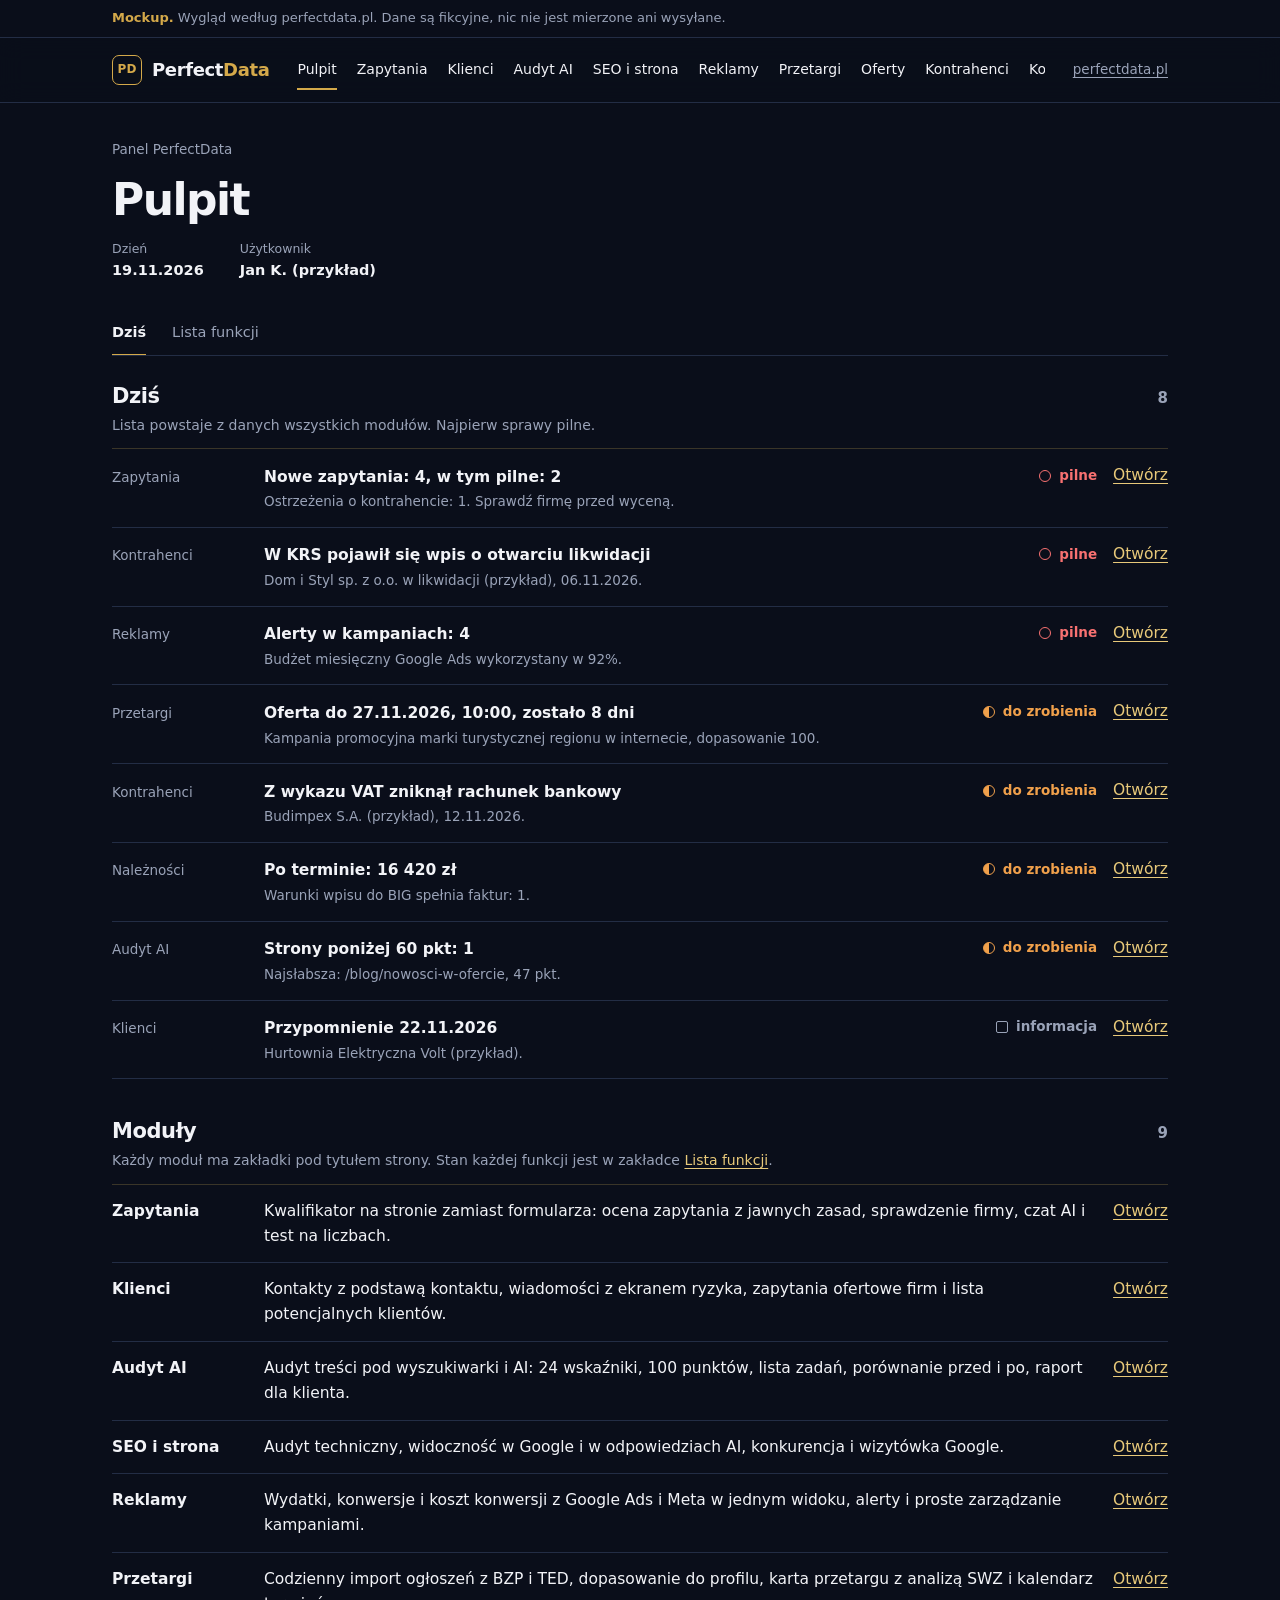
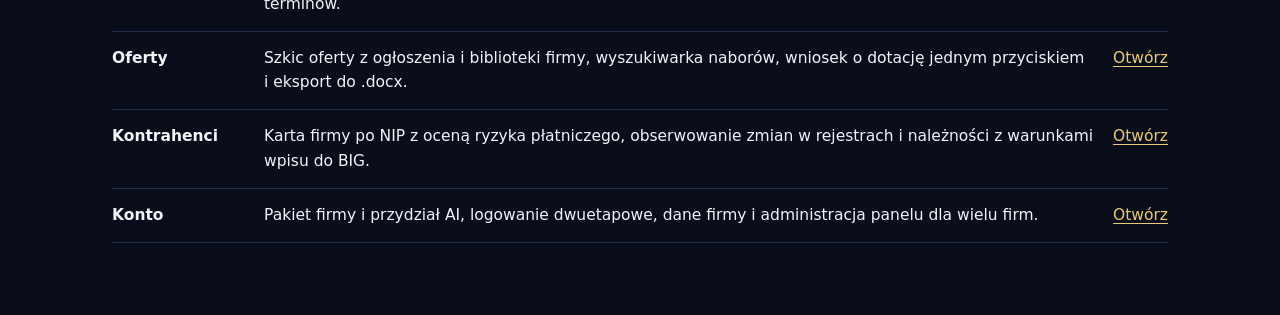
==== commit 476b477c: "Mockup: wyszukiwarka naborów, cały wniosek, Do ofert, Co napisał klient, konto i administracja - 10 " ====
--- a/mockup/audyt-ai/public/index.html
+++ b/mockup/audyt-ai/public/index.html
@@ -331,7 +331,7 @@
 const RULES = {"version":"2026-11-20","levels":{"good":85,"mid":60},"sources":{"g_guide":{"who":"Google","label":"Google: optymalizacja pod funkcje generatywnej AI w wyszukiwarce (10.07.2026)","url":"https://developers.google.com/search/docs/fundamentals/ai-optimization-guide","short":"Google: przewodnik AI"},"g_features":{"who":"Google","label":"Google: funkcje AI a Twoja witryna (10.12.2025)","url":"https://developers.google.com/search/docs/appearance/ai-features","short":"Google: funkcje AI"},"g_snippet":{"who":"Google","label":"Google: fragmenty i meta description","url":"https://developers.google.com/search/docs/appearance/snippet","short":"Google: fragmenty"},"g_title":{"who":"Google","label":"Google: linki tytułowe","url":"https://developers.google.com/search/docs/appearance/title-link","short":"Google: tytuły"},"g_helpful":{"who":"Google","label":"Google: tworzenie pomocnych, wiarygodnych treści","url":"https://developers.google.com/search/docs/fundamentals/creating-helpful-content","short":"Google: pomocne treści"},"g_article":{"who":"Google","label":"Google: dane strukturalne Article (8.09.2026)","url":"https://developers.google.com/search/docs/data-types/article","short":"Google: Article"},"g_faq":{"who":"Google","label":"Google: koniec wyników rozszerzonych FAQ od 7.05.2026 (omówienie ppc.land)","url":"https://ppc.land/google-kills-faq-rich-results-what-seos-saw-coming-since-2019/","short":"Google: FAQ"},"cwv":{"who":"Google","label":"web.dev: Core Web Vitals","url":"https://web.dev/articles/vitals","short":"web.dev"},"openai":{"who":"Boty AI","label":"OpenAI: przegląd botów (OAI-SearchBot, GPTBot, ChatGPT-User)","url":"https://developers.openai.com/api/docs/bots.md","short":"OpenAI"},"anthropic":{"who":"Boty AI","label":"Anthropic: boty ClaudeBot, Claude-User, Claude-SearchBot","url":"https://support.claude.com/en/articles/8896518-does-anthropic-crawl-data-from-the-web-and-how-can-site-owners-block-the-crawler","short":"Anthropic"},"perplexity":{"who":"Boty AI","label":"Perplexity: boty PerplexityBot i Perplexity-User","url":"https://docs.perplexity.ai/docs/resources/perplexity-crawlers.md","short":"Perplexity"},"cloudflare":{"who":"Boty AI","label":"Cloudflare: zasady dostępu botów AI (Search, Agents, Training)","url":"https://developers.cloudflare.com/bots/additional-configurations/block-ai-bots/","short":"Cloudflare"},"ms_ads":{"who":"Microsoft","label":"Microsoft: optymalizacja treści pod odpowiedzi AI (10.2025)","url":"https://about.ads.microsoft.com/en/blog/post/october-2025/optimizing-your-content-for-inclusion-in-ai-search-answers","short":"Microsoft"},"bing_perf":{"who":"Microsoft","label":"Bing: raport AI Performance w Bing Webmaster Tools (02.2026)","url":"https://blogs.bing.com/webmaster/February-2026/Introducing-AI-Performance-in-Bing-Webmaster-Tools-Public-Preview","short":"Bing: raport AI"},"bing_guide":{"who":"Microsoft","label":"Bing: wytyczne dla webmasterów z częścią o GEO (omówienie Search Engine Journal, 02.2026)","url":"https://www.searchenginejournal.com/bing-adds-geo-to-official-guidelines-expands-ai-abuse-definitions/568442/","short":"Bing: wytyczne"},"geo":{"who":"Badanie","label":"Badanie GEO: Generative Engine Optimization (Aggarwal i in., KDD 2024)","url":"https://arxiv.org/html/2311.09735v3","short":"Badanie GEO"},"vercel":{"who":"Badanie","label":"Badanie Vercel i MERJ: boty AI a JavaScript (12.2024)","url":"https://vercel.com/blog/the-rise-of-the-ai-crawler","short":"Badanie Vercel"}},"groups":[{"id":"A","name":"Dostęp dla wyszukiwarek i botów AI","short":"Dostęp","lead":"Jeśli bot nie pobierze strony albo nie wolno mu pokazać fragmentu, reszta wskaźników nie ma znaczenia."},{"id":"B","name":"Zrozumiała struktura","short":"Struktura","lead":"Tytuł, nagłówki i dane strukturalne mówią, o czym jest strona i gdzie leży odpowiedź."},{"id":"C","name":"Wiarygodność i dowody","short":"Wiarygodność","lead":"Kto to napisał, kiedy i na jakiej podstawie."},{"id":"D","name":"Odpowiedź na pytania","short":"Odpowiedzi","lead":"Czy strona odpowiada na pytanie z frazy i na pytania poboczne, które AI zadaje przy okazji."},{"id":"E","name":"Szybkość i wygoda","short":"Szybkość","lead":"Strona ma działać szybko i poprawnie na telefonie."}],"rules":[{"code":"A1","group":"A","name":"Kod odpowiedzi","max":4,"partial":2,"required":true,"what":"Czy adres odpowiada poprawnie, bez łańcucha przekierowań.","how":"Pobieramy adres tak jak przeglądarka i liczymy przekierowania.","good":"Kod 200 po najwyżej 1 przekierowaniu.","mid":"Kod 200 po 2 lub więcej przekierowaniach.","bad":"Kod 4xx lub 5xx, pętla przekierowań albo brak odpowiedzi w 15 s.","fix":"Linkuj od razu do adresu docelowego i usuń pośrednie przekierowania.","basis":["g_features"]},{"code":"A2","group":"A","name":"Indeksowanie","max":6,"partial":3,"required":true,"what":"Czy strona może trafić do indeksu wyszukiwarki.","how":"Sprawdzamy znacznik meta robots, nagłówek X-Robots-Tag i adres kanoniczny.","good":"Brak noindex. Adres kanoniczny wskazuje tę samą stronę.","mid":"Brak noindex, ale brakuje adresu kanonicznego.","bad":"Jest noindex albo adres kanoniczny wskazuje inną stronę.","fix":"Usuń noindex i ustaw rel=canonical na własny adres strony.","basis":["g_features","g_guide"],"note":"Brak adresu kanonicznego nie blokuje indeksowania. Punktujemy go, bo wskazuje wyszukiwarce właściwy adres, gdy ta sama treść jest pod kilkoma adresami."},{"code":"A3","group":"A","name":"Fragment i cytat","max":4,"partial":2,"required":true,"what":"Czy wyszukiwarka może pokazać fragment strony. Bez tego strona nie będzie źródłem w odpowiedziach AI Google.","how":"Szukamy dyrektyw nosnippet, max-snippet i noarchive oraz atrybutu data-nosnippet.","good":"Brak nosnippet, max-snippet:0 i noarchive. Treść główna jest poza data-nosnippet.","mid":"max-snippet poniżej 160 znaków, data-nosnippet na części treści głównej albo noarchive.","bad":"nosnippet albo max-snippet:0.","fix":"Usuń ograniczenia fragmentu ze stron, które mają być cytowane. Atrybut data-nosnippet zostaw tylko na elementach, których nie chcesz pokazywać.","note":"Według wytycznych Bing dyrektywa noarchive wyłącza treść z odpowiedzi Copilota. Na Google nie wpływa, dlatego to stan „Do poprawy”, a nie „Źle”.","convention":"Próg 160 znaków jest umowny.","basis":["g_features","g_snippet","bing_guide"]},{"code":"A4","group":"A","name":"robots.txt dla botów wyszukiwania","max":8,"partial":4,"required":true,"what":"Czy boty, które budują wyniki wyszukiwania i odpowiedzi AI, mogą pobrać ten adres.","how":"Czytamy robots.txt i sprawdzamy reguły dla 5 botów: Googlebot, Bingbot, OAI-SearchBot (ChatGPT), PerplexityBot i Claude-SearchBot.","good":"Wszystkie 5 botów ma dostęp do adresu.","mid":"Googlebot i Bingbot mają dostęp, ale co najmniej 1 bot AI jest zablokowany.","bad":"Zablokowany Googlebot albo Bingbot.","fix":"Usuń regułę Disallow dla wymienionych botów. OpenAI i Perplexity podają, że zmiana działa po ok. 24 godzinach.","note":"Boty treningowe (GPTBot, ClaudeBot, Google-Extended) pokazujemy osobno i bez punktów. Ich blokada nie wpływa na wyszukiwanie. To decyzja właściciela strony.","basis":["openai","anthropic","perplexity","g_features"]},{"code":"A5","group":"A","name":"Serwer i CDN wpuszczają boty","max":4,"partial":2,"what":"Czy zapora, CDN lub hosting nie odrzucają botów mimo zgody w robots.txt.","how":"Wysyłamy 5 zapytań z nagłówkiem User-Agent każdego bota i porównujemy odpowiedź z odpowiedzią dla przeglądarki.","good":"5 z 5 zapytań zwraca kod 200 i tę samą treść co przeglądarce.","mid":"Kod 200 dla wszystkich, ale odpowiedź dla bota trwa ponad 5 s.","bad":"Co najmniej 1 bot dostaje kod 403, 429 albo stronę z testem zamiast treści.","fix":"W panelu CDN lub zapory zezwól na boty wyszukiwania AI. W Cloudflare: Security, Settings, AI Crawler and Agent access policies, kategoria Search na Allow.","note":"Test wychodzi z naszego serwera. Zapora, która weryfikuje adresy IP botów, może potraktować prawdziwego bota inaczej. Ostateczne potwierdzenie daje dziennik serwera.","convention":"Próg 5 s jest umowny.","basis":["g_features","perplexity","cloudflare"]},{"code":"A6","group":"A","name":"Treść bez JavaScript","max":4,"partial":2,"what":"Czy treść jest w kodzie HTML wysyłanym przez serwer. Według badania z 2024 r. boty OpenAI, Anthropic i Perplexity nie uruchamiają JavaScript.","how":"Porównujemy liczbę słów treści głównej w HTML z serwera i po uruchomieniu skryptów w przeglądarce.","good":"Co najmniej 90% słów treści głównej i nagłówek H1 są w HTML z serwera.","mid":"50-89% słów treści głównej.","bad":"Mniej niż 50% słów albo brak H1 w HTML z serwera.","fix":"Renderuj treść po stronie serwera. Skrypty zostaw do dodatków: opinii, czatu, liczników.","convention":"Progi 90% i 50% są umowne.","basis":["vercel","g_features","ms_ads"],"note":"Google uruchamia JavaScript, więc ten wskaźnik dotyczy pozostałych botów AI. Badanie jest z grudnia 2024 r. Jeśli boty zaczną uruchamiać skrypty, zmienimy wskaźnik w nowej wersji wytycznych."},{"code":"B1","group":"B","name":"Tytuł strony","max":4,"partial":2,"what":"Czy strona ma własny, opisowy tytuł.","how":"Odczytujemy znacznik title i porównujemy go z tytułami innych sprawdzonych stron witryny.","good":"Tytuł jest, opisuje treść i nie powtarza się na innych sprawdzonych stronach.","mid":"Tytuł powtarza się na innej stronie albo jest ogólnikiem (np. „Strona główna”).","bad":"Brak znacznika title albo jest pusty.","fix":"Napisz własny, opisowy tytuł dla każdej strony. Nazwę marki dodaj krótko na końcu.","note":"Google nie podaje limitu długości tytułu. Tytuł ponad ok. 60 znaków może zostać ucięty w wynikach, więc pokazujemy to jako wskazówkę bez punktów.","basis":["g_title","ms_ads"]},{"code":"B2","group":"B","name":"Opis strony","max":3,"partial":1,"what":"Meta description: krótki opis, którego wyszukiwarka może użyć jako fragmentu.","how":"Odczytujemy meta description i porównujemy z opisami innych sprawdzonych stron.","good":"Opis jest i nie powtarza się na innych sprawdzonych stronach.","mid":"Opis jest, ale taki sam jak na innej stronie.","bad":"Brak opisu.","fix":"Opisz w 1-2 zdaniach, co czytelnik znajdzie na stronie. Bez listy słów kluczowych.","note":"Google nie podaje limitu długości opisu.","basis":["g_snippet","ms_ads"]},{"code":"B3","group":"B","name":"Nagłówek H1","max":4,"partial":2,"what":"Czy strona ma jeden główny nagłówek zgodny z tytułem.","how":"Liczymy nagłówki H1 i porównujemy słowa H1 ze słowami tytułu (bez spójników i nazwy marki).","good":"Dokładnie jeden H1, a co najmniej połowa jego słów jest też w tytule.","mid":"Kilka H1 albo mniej niż połowa wspólnych słów z tytułem.","bad":"Brak H1 albo H1 jest pusty.","fix":"Zostaw jeden H1, który mówi to samo co tytuł strony.","convention":"Próg połowy wspólnych słów jest umowny.","basis":["g_title","ms_ads"]},{"code":"B4","group":"B","name":"Nagłówki sekcji","max":4,"partial":2,"what":"Czy treść jest podzielona na sekcje z konkretnymi nagłówkami.","how":"Sprawdzamy trzy warunki: co najmniej 2 nagłówki H2 na stronie powyżej 300 słów, poziomy po kolei (bez przeskoku z H2 do H4), brak ogólników z listy (np. „Informacje”, „Dowiedz się więcej”).","good":"Spełnione 3 z 3 warunków.","mid":"Spełnione 2 z 3 warunków.","bad":"Spełniony 1 warunek albo żaden.","fix":"Podziel treść na sekcje. Nagłówek ma mówić, o czym jest sekcja, najlepiej jako pytanie albo konkretny temat.","convention":"Próg 300 słów i lista ogólników są umowne.","basis":["g_guide","ms_ads","bing_perf"]},{"code":"B5","group":"B","name":"Bez ścian tekstu","max":3,"partial":1,"what":"Czy akapity są na tyle krótkie, że widać granice między myślami.","how":"Liczymy słowa w każdym akapicie treści głównej.","good":"Żaden akapit nie ma więcej niż 150 słów.","mid":"1-2 akapity powyżej 150 słów.","bad":"3 lub więcej akapitów powyżej 150 słów.","fix":"Podziel długie akapity. Kroki i porównania zapisz jako listę albo tabelę.","convention":"Próg 150 słów jest umowny.","basis":["ms_ads","g_guide"]},{"code":"B6","group":"B","name":"Treść jako tekst","max":3,"partial":1,"what":"Czy ważne informacje są tekstem, a nie tylko obrazem albo plikiem PDF.","how":"Liczymy zdjęcia w treści głównej z opisem alt. Sprawdzamy, czy cena, parametry i kroki są w HTML.","good":"Co najmniej 90% zdjęć w treści ma opis alt, a kluczowe dane są tekstem.","mid":"50-89% zdjęć ma opis alt.","bad":"Mniej niż 50% zdjęć ma opis alt albo kluczowe dane są tylko na obrazie lub w PDF.","fix":"Dodaj opisy alt. Parametry, ceny i kroki zapisz w HTML.","convention":"Progi 90% i 50% są umowne.","basis":["g_features","ms_ads"]},{"code":"B7","group":"B","name":"Dane strukturalne","max":4,"partial":2,"what":"Czy dane strukturalne są poprawne i zgodne z tym, co widać na stronie.","how":"Odczytujemy JSON-LD, sprawdzamy składnię i typ, porównujemy wartości (tytuł, autor, data, cena) z widoczną treścią.","good":"JSON-LD bez błędów, typ pasuje do strony (artykuł: Article lub BlogPosting, produkt: Product, strona główna: Organization i WebSite), wartości zgodne z treścią.","mid":"Brak danych strukturalnych albo dane niepełne.","bad":"Błąd składni albo wartości sprzeczne z widoczną treścią.","fix":"Dodaj JSON-LD właściwy dla rodzaju strony i trzymaj go w zgodzie z treścią.","note":"Google nie wymaga danych strukturalnych do odpowiedzi AI. Punktujemy je, bo dają wyniki rozszerzone i zaleca je Microsoft. Typ FAQPage jest bez punktów: od 7.05.2026 nie daje wyników rozszerzonych w Google.","basis":["g_features","g_guide","ms_ads","g_faq"]},{"code":"C1","group":"C","name":"Autor","max":5,"partial":2,"what":"Czy wiadomo, kto napisał treść.","how":"Szukamy podpisu autora, linku do strony o autorze lub „O nas” i właściwości author w danych strukturalnych.","good":"Widoczne imię i nazwisko autora, link do strony o autorze, autor w danych strukturalnych (Person z name i url).","mid":"Podpis jest, ale brakuje linku albo danych strukturalnych.","bad":"Brak informacji o autorze.","fix":"Podpisz treść prawdziwym autorem i podlinkuj jego stronę z opisem doświadczenia.","note":"Na stronach produktów i ofert zamiast autora sprawdzamy wydawcę (Organization). Zmyślony autor to oszustwo według Google.","basis":["g_helpful","g_article"]},{"code":"C2","group":"C","name":"Daty","max":4,"partial":2,"what":"Czy widać, kiedy treść powstała i kiedy była aktualizowana.","how":"Szukamy widocznej daty i porównujemy ją z datePublished i dateModified w danych strukturalnych (format ISO 8601).","good":"Widoczna data publikacji lub aktualizacji i ta sama data w danych strukturalnych.","mid":"Data jest widoczna, ale brakuje jej w danych strukturalnych albo różni się o ponad 1 dzień.","bad":"Brak daty. Także wtedy, gdy data zmieniła się między audytami, a treść nie.","fix":"Pokaż datę aktualizacji i zmieniaj ją tylko razem z treścią.","note":"Google ostrzega przed zmianą daty bez zmiany treści. Wskaźnik dotyczy artykułów i poradników. Na stronie głównej, stronie produktu i stronie oferty data nie jest oczekiwana, więc raport pokazuje „nie dotyczy” i nie liczy tych punktów.","basis":["g_article","g_helpful","bing_perf"],"applies":["article"]},{"code":"C3","group":"C","name":"Źródła","max":4,"partial":2,"what":"Czy twierdzenia i liczby mają podane źródło.","how":"Liczymy linki z treści głównej do zewnętrznych źródeł. Nie liczymy linków do własnej witryny, sklepów i mediów społecznościowych.","good":"Co najmniej 2 źródła na 1000 słów treści, minimum 2.","mid":"1 źródło.","bad":"Brak źródeł.","fix":"Podlinkuj dane, normy i badania, na które się powołujesz.","note":"W badaniu GEO dodanie źródeł podniosło widoczność w odpowiedzi AI o 28%. Test był na symulowanym silniku, nie na ChatGPT ani Google. Wskaźnik dotyczy artykułów i poradników. Na pozostałych rodzajach stron raport pokazuje „nie dotyczy” i nie liczy tych punktów.","convention":"Próg 2 źródeł na 1000 słów jest umowny.","basis":["geo","g_helpful","bing_perf"],"applies":["article"]},{"code":"C4","group":"C","name":"Konkretne dane","max":3,"partial":1,"what":"Czy treść podaje liczby i parametry zamiast ogólników.","how":"Liczymy zdania z liczbą i jednostką (np. 15 barów, 1450 W, 2 lata gwarancji) na 1000 słów treści.","good":"Co najmniej 5 takich zdań na 1000 słów.","mid":"2-4 na 1000 słów.","bad":"0-1 na 1000 słów.","fix":"Zamień ogólniki na parametry. Zamiast „cichy ekspres” napisz „ekspres o głośności 52 dB”.","note":"W badaniu GEO dodanie statystyk podniosło widoczność o 31% (symulowany silnik).","convention":"Progi są umowne.","basis":["geo","ms_ads"]},{"code":"C5","group":"C","name":"Dane firmy","max":4,"partial":2,"what":"Czy wiadomo, jaka firma stoi za stroną.","how":"Sprawdzamy trzy warunki: Organization w danych strukturalnych (name, url, logo), linki do stron „Kontakt” i „O nas”, te same dane firmy w stopce i na stronie kontaktowej.","good":"Spełnione 3 z 3 warunków.","mid":"Spełnione 2 z 3 warunków.","bad":"Spełniony 1 warunek albo żaden.","fix":"Dodaj dane Organization, stronę „O nas” i ujednolić nazwę, adres i NIP w całej witrynie.","basis":["g_helpful","bing_guide"]},{"code":"D1","group":"D","name":"Odpowiedź na początku","max":5,"partial":2,"ai":true,"what":"Czy strona od razu odpowiada na pytanie z frazy.","how":"Model AI czyta pierwsze 300 słów po H1 i wskazuje zdanie, które odpowiada na główne pytanie. Raport pokazuje to zdanie i jego pozycję.","good":"Bezpośrednia odpowiedź w pierwszych 100 słowach.","mid":"Odpowiedź między 101. a 300. słowem.","bad":"Brak bezpośredniej odpowiedzi w pierwszych 300 słowach.","fix":"Zacznij od odpowiedzi w 1-2 zdaniach. Szczegóły i wyjątki podaj niżej.","convention":"Progi 100 i 300 słów są umowne.","basis":["bing_guide","ms_ads"]},{"code":"D2","group":"D","name":"Pytania poboczne","max":7,"partial":3,"ai":true,"what":"Na ile pytań pobocznych odpowiada strona. Wyszukiwarki AI rozbijają jedno zapytanie na kilka i szukają odpowiedzi na każde.","how":"Przy pierwszym audycie ustalamy 10 pytań pobocznych do frazy i zamrażamy listę. Przy każdym audycie model AI sprawdza, na które pytania strona odpowiada, i podaje cytat.","good":"Odpowiedź na co najmniej 8 z 10 pytań.","mid":"Odpowiedź na 5-7 pytań.","bad":"Odpowiedź na 4 pytania lub mniej.","fix":"Dopisz brakujące odpowiedzi na tej samej stronie, każdą pod własnym nagłówkiem.","note":"Nie twórz osobnych stron pod każdą odmianę pytania. Google traktuje to jako nadużycie (scaled content abuse).","convention":"Liczba 10 pytań i progi są umowne. Listę pytań zatwierdza opiekun klienta.","basis":["g_guide","g_features","bing_perf"]},{"code":"D3","group":"D","name":"Jeden temat, jedna nazwa","max":3,"partial":1,"what":"Czy strona trzyma się jednego tematu i nazywa go zawsze tak samo.","how":"Porównujemy nazwę głównego tematu w tytule, H1, pierwszym akapicie i danych strukturalnych.","good":"Ta sama nazwa w 4 z 4 miejsc.","mid":"Ta sama nazwa w 3 z 4 miejsc.","bad":"Ta sama nazwa w 2 miejscach lub mniej.","fix":"Nazywaj produkt, usługę lub temat zawsze tak samo. Jedna strona, jeden temat.","basis":["bing_guide","bing_perf"]},{"code":"E1","group":"E","name":"Core Web Vitals","max":6,"partial":3,"parts":true,"what":"Szybkość ładowania, reakcja na kliknięcie i stabilność układu u prawdziwych użytkowników.","how":"Bierzemy dane użytkowników Chrome z 28 dni (75. percentyl, telefon) z PageSpeed Insights. Gdy ich brak, pokazujemy pomiar laboratoryjny i to oznaczamy.","good":"LCP do 2,5 s, INP do 200 ms, CLS do 0,1. Po 2 pkt za każdy z trzech wskaźników.","mid":"LCP do 4,0 s, INP do 500 ms, CLS do 0,25. Po 1 pkt.","bad":"Powyżej tych wartości. 0 pkt.","fix":"Zmniejsz i wczytuj z wyprzedzeniem główne zdjęcie, ogranicz skrypty, podaj wymiary obrazów i miejsc na reklamy.","basis":["cwv","g_guide"]},{"code":"E2","group":"E","name":"Wygląd na telefonie","max":2,"partial":1,"what":"Czy strona dopasowuje się do ekranu telefonu.","how":"Sprawdzamy meta viewport i szerokość strony przy ekranie 360 px.","good":"Jest meta viewport i strona nie przewija się w poziomie.","mid":"Jest meta viewport, ale strona przewija się w poziomie.","bad":"Brak meta viewport.","fix":"Dodaj meta viewport i usuń elementy o stałej szerokości.","basis":["g_guide"]},{"code":"E3","group":"E","name":"HTTPS","max":2,"partial":1,"what":"Czy strona działa bezpiecznie po HTTPS.","how":"Sprawdzamy certyfikat, przekierowanie z http i zasoby ładowane po http.","good":"HTTPS działa, http przekierowuje, żaden zasób nie ładuje się po http.","mid":"HTTPS działa, ale część zasobów ładuje się po http.","bad":"Brak HTTPS albo błąd certyfikatu.","fix":"Włącz przekierowanie na HTTPS i popraw adresy zasobów.","basis":["g_guide"]}],"unscored":[{"name":"Długość tytułu ponad 60 znaków","why":"Google nie podaje limitu długości. Długi tytuł może zostać ucięty w wynikach, więc to wskazówka, nie błąd.","basis":["g_title"]},{"name":"Długość treści na tle konkurencji","why":"Google pisze wprost, że nie ma idealnej długości strony. Dopisywanie tekstu dla samej długości nie pomaga.","basis":["g_guide"]},{"name":"Sekcje po 200-500 słów (CitationOne: Chunk Optimization)","why":"Google: „There's no requirement to break your content into tiny pieces for AI to better understand it.” Dzielimy treść dla czytelnika, nie pod licznik słów.","basis":["g_guide"]},{"name":"Nasycenie terminami na tle TOP 10 (TF-IDF)","why":"Google podaje, że systemy rozumieją synonimy i intencję. Bing zalicza sztucznie konstruowany język do nadużyć. W badaniu GEO upychanie słów kluczowych obniżyło widoczność o 8%.","basis":["g_guide","bing_guide","geo"]},{"name":"Strona czynna zamiast biernej (CitationOne: Semantic Roles)","why":"Nie znaleźliśmy oficjalnego źródła ani badania, które to potwierdza.","basis":[]},{"name":"Plik llms.txt","why":"Google go nie używa. Plik nie pomaga i nie szkodzi w Google. Można go mieć dla innych usług.","basis":["g_guide","g_features"]},{"name":"FAQPage w danych strukturalnych","why":"Od 7.05.2026 wyniki rozszerzone FAQ nie pojawiają się w Google. Znaczniki można zostawić. Sekcja pytań i odpowiedzi w treści nadal ma sens i liczy się we wskaźniku D2.","basis":["g_faq","bing_perf"]},{"name":"Boty treningowe: GPTBot, ClaudeBot, Google-Extended","why":"Służą do trenowania modeli, nie do wyszukiwania. Blokada nie zmienia widoczności w ChatGPT, Claude ani Google. To decyzja właściciela strony.","basis":["openai","anthropic","g_features"]},{"name":"IndexNow","why":"Microsoft zaleca go do szybkiego zgłaszania zmian w Bing. Nie wpływa na Google, więc pokazujemy go jako wskazówkę.","basis":["bing_perf"]}],"page_types":{"article":"Artykuł lub poradnik","product":"Strona produktu","home":"Strona główna","other":"Oferta, usługa lub inna strona"}};
 const SAMPLE = {"client":"Sklep Przykładowy (dane fikcyjne)","url":"https://sklep-przykladowy.example/poradnik/ekspres-cisnieniowy-do-domu","title":"Jaki ekspres ciśnieniowy do domu wybrać","phrase":"jaki ekspres ciśnieniowy do domu","audits":[{"id":"a","label":"przed pracami","date":"14.10.2026"},{"id":"b","label":"po pracach","date":"18.11.2026"}],"results":{"A1":{"a":["good","Kod 200, 1 przekierowanie (z http na https)"],"b":["good","Kod 200, 1 przekierowanie (z http na https)"]},"A2":{"a":["good","Brak noindex, adres kanoniczny wskazuje tę stronę"],"b":["good","Brak noindex, adres kanoniczny wskazuje tę stronę"]},"A3":{"a":["good","Brak ograniczeń fragmentu"],"b":["good","Brak ograniczeń fragmentu"]},"A4":{"a":["mid","4 z 5 botów ma dostęp, zablokowany OAI-SearchBot","robots.txt, wiersze 14-15: „User-agent: OAI-SearchBot” i „Disallow: /”. Bez punktów: GPTBot zablokowany, ClaudeBot i Google-Extended dozwolone."],"b":["good","5 z 5 botów ma dostęp","Bez punktów: GPTBot nadal zablokowany. To decyzja właściciela i nie wpływa na wyszukiwanie."]},"A5":{"a":["bad","3 z 5: PerplexityBot i Claude-SearchBot dostają kod 403","Odpowiedź zawiera nagłówek cf-mitigated: challenge. Zapora CDN blokuje kategorię botów AI."],"b":["good","5 z 5 zapytań z kodem 200"]},"A6":{"a":["mid","64% słów treści w HTML z serwera","Tabela porównawcza modeli (412 słów) pojawia się dopiero po uruchomieniu skryptu."],"b":["good","97% słów treści w HTML z serwera"]},"B1":{"a":["good","Unikalny, 71 znaków","Wskazówka bez punktów: tytuł ponad 60 znaków może zostać ucięty w wynikach."],"b":["good","Unikalny, 54 znaki"]},"B2":{"a":["bad","Brak meta description"],"b":["good","Jest, 148 znaków, nie powtarza się"]},"B3":{"a":["mid","1 H1: „Poradnik”, 0 wspólnych słów z tytułem"],"b":["good","1 H1, 5 z 6 słów jest też w tytule"]},"B4":{"a":["mid","2 z 3: nagłówek „Informacje” jest ogólnikiem","6 nagłówków H2, poziomy po kolei."],"b":["good","3 z 3: 8 nagłówków H2, poziomy po kolei, bez ogólników"]},"B5":{"a":["mid","2 akapity powyżej 150 słów (212 i 187 słów)"],"b":["good","Najdłuższy akapit ma 96 słów"]},"B6":{"a":["mid","7 z 12 zdjęć ma opis alt (58%)"],"b":["good","12 z 12 zdjęć ma opis alt"]},"B7":{"a":["mid","Article bez autora i daty aktualizacji"],"b":["good","Article, BreadcrumbList i Organization, wartości zgodne z treścią"]},"C1":{"a":["bad","Brak podpisu autora"],"b":["good","Podpis, strona autora i Person w danych strukturalnych"]},"C2":{"a":["mid","Data widoczna (3.02.2026), brak jej w danych strukturalnych"],"b":["good","Aktualizacja 12.11.2026, zgodna z dateModified","Treść zmieniła się między audytami (inny skrót treści), więc zmiana daty jest uzasadniona."]},"C3":{"a":["bad","0 źródeł na 1840 słów"],"b":["good","5 źródeł na 2130 słów"]},"C4":{"a":["mid","3 zdania z liczbą i jednostką na 1000 słów"],"b":["good","8 zdań z liczbą i jednostką na 1000 słów"]},"C5":{"a":["mid","2 z 3: brak strony „O nas”"],"b":["mid","2 z 3: strona „O nas” jest w przygotowaniu"]},"D1":{"a":["mid","Odpowiedź dopiero w 214. słowie","Wskazane zdanie: „Do domu najczęściej wystarczy ekspres kolbowy albo automatyczny o ciśnieniu 15 barów.”"],"b":["good","Odpowiedź w 31. słowie","Wskazane zdanie: „Do domu najczęściej wystarczy ekspres kolbowy albo automatyczny o ciśnieniu 15 barów.”"]},"D2":{"a":["mid","Odpowiedź na 5 z 10 pytań"],"b":["good","Odpowiedź na 9 z 10 pytań"]},"D3":{"a":["good","4 z 4: „ekspres ciśnieniowy”"],"b":["good","4 z 4: „ekspres ciśnieniowy”"]},"E1":{"a":["parts","LCP 3,4 s; INP 180 ms; CLS 0,21","Dane użytkowników Chrome z 28 dni, telefon.",[1,2,1]],"b":["parts","LCP 2,3 s; INP 170 ms; CLS 0,12","Dane użytkowników Chrome z 28 dni, telefon. CLS: baner z kodem rabatowym przesuwa treść.",[2,2,1]]},"E2":{"a":["good","Meta viewport jest, brak przewijania w poziomie"],"b":["good","Meta viewport jest, brak przewijania w poziomie"]},"E3":{"a":["good","HTTPS działa, brak zasobów po http"],"b":["good","HTTPS działa, brak zasobów po http"]}},"questions":[["Czym różni się ekspres kolbowy od automatycznego?",true,true],["Jakie ciśnienie powinien mieć ekspres do domu?",true,true],["Ile kosztuje dobry ekspres ciśnieniowy do domu?",false,true],["Czy warto dopłacić do ekspresu z młynkiem?",true,true],["Jak często trzeba odkamieniać ekspres?",false,true],["Jaki ekspres wybrać do małej kuchni?",false,true],["Ile prądu zużywa ekspres ciśnieniowy?",false,true],["Jaka kawa nadaje się do ekspresu ciśnieniowego?",true,true],["Czy ekspres ciśnieniowy spieni mleko?",true,true],["Ile lat działa ekspres i jak wygląda serwis?",false,false]],"engines":["ChatGPT (wyszukiwanie)","Perplexity","Gemini z wyszukiwarką Google"],"runs":3,"citations":[["jaki ekspres ciśnieniowy do domu",[0,1,0],[2,3,1]],["Ile kosztuje dobry ekspres ciśnieniowy do domu?",[0,0,0],[1,2,0]],["Jak często trzeba odkamieniać ekspres?",[0,0,0],[3,2,2]],["Ile prądu zużywa ekspres ciśnieniowy?",[0,0,0],[0,1,0]]],"rivals":[["porownywarka.example",21],["magazyn-kawowy.example",14],["forum-baristow.example",9]],"pages":[["/poradnik/ekspres-cisnieniowy-do-domu","jaki ekspres ciśnieniowy do domu",97,"Brak strony „O nas”"],["/ekspres-kolbowy-model-x","ekspres kolbowy model x opinie",88,"CLS 0,14: zdjęcia bez wymiarów"],["/","sklep z ekspresami do kawy",81,"Brak strony „O nas”"],["/poradnik/jak-odkamienic-ekspres","jak odkamienić ekspres",74,"Odpowiedź na 5 z 10 pytań pobocznych"],["/ekspresy-kolbowe","ekspresy kolbowe",68,"Brak opisu strony, 2 akapity powyżej 150 słów"],["/blog/nowosci-w-ofercie","nowości ekspresy 2026",47,"PerplexityBot dostaje kod 403"]]};
 const LEADS = {"version":"2026-11-19","company":"PerfectData","pages":"strona główna, cennik i 4 strony usług","levels":{"hot":70,"talk":40},"questions":[{"id":"need","text":"W czym możemy pomóc?","label":"Potrzeba","options":[["SEO i GEO: widoczność w Google i w odpowiedziach AI",25],["Google Ads",25],["Meta Ads",20],["Strona lub landing page",20],["Jeszcze nie wiem, potrzebuję diagnozy",10]]},{"id":"business","text":"Co sprzedajesz?","label":"Rodzaj firmy","options":[["Produkty lub usługi dla firm",15],["Prowadzę sklep internetowy",15],["Usługi dla klientów indywidualnych",10],["Coś innego",5]]},{"id":"when","text":"Kiedy chcesz zacząć?","label":"Termin","options":[["Od razu",25],["W ciągu miesiąca",20],["W tym kwartale",10],["Na razie się rozglądam",0]]},{"id":"budget","text":"Jaki miesięczny budżet na obsługę przewidujesz? Bez budżetu na reklamy.","label":"Budżet","options":[["Powyżej 5000 zł",25],["2000-5000 zł",20],["1000-2000 zł",15],["Poniżej 1000 zł",5],["Jeszcze nie wiem",10]]}],"phone_points":10,"greeting":"Dzień dobry. Jestem asystentem AI PerfectData. Zadam 4 krótkie pytania, żeby od razu skierować Cię do właściwej osoby.","url_prompt":"Podaj adres strony. Przed rozmową sprawdzimy, jak widzą ją wyszukiwarki i boty AI.","thanks":"Dziękujemy. Odezwiemy się najpóźniej w następnym dniu roboczym.","leads":[{"at":"19.11.2026, 09:12","company":"Hurtownia Narzędzi Stalmet (przykład)","person":"Anna K.","email":"anna@stalmet.example","phone":true,"answers":[0,0,0,0],"status":"Nowe","consent":false,"page":"/uslugi/seo-geo","nip":["good","Czynny podatnik VAT, wpis w KRS bez zmian."],"shop":"stalmet.example","audit":48,"summary":"Sprzedaje narzędzia firmom. Chce, żeby oferta pojawiała się w odpowiedziach AI na pytania o dobór narzędzi."},{"at":"19.11.2026, 08:40","company":"Rowery Koło (przykład)","person":"Marek W.","email":"marek@rowery-kolo.example","phone":true,"answers":[1,1,1,1],"status":"W kontakcie","consent":true,"page":"/uslugi/google-ads","nip":null,"shop":"rowery-kolo.example","audit":61,"summary":"Sklep internetowy. Kampanie prowadzi sam, a koszt zamówienia rośnie od wiosny."},{"at":"18.11.2026, 21:57","company":"Dom i Styl (przykład)","person":"Katarzyna B.","email":"biuro@dom-i-styl.example","phone":false,"answers":[3,1,1,1],"status":"Nowe","consent":false,"page":"/","nip":["bad","Spółka w likwidacji według KRS. Sprawdź kontrahenta przed wyceną."],"shop":"dom-i-styl.example","audit":39,"summary":"Chce nową stronę sprzedażową. Zapytanie wysłane poza godzinami pracy."},{"at":"18.11.2026, 14:05","company":"Kancelaria Podatkowa Nowak (przykład)","person":"Ewa N.","email":"ewa@kancelaria-nowak.example","phone":false,"answers":[2,2,0,3],"status":"Oferta wysłana","consent":false,"page":"/uslugi/meta-ads","nip":null,"shop":"kancelaria-nowak.example","audit":44,"summary":"Szuka klientów indywidualnych z okolicy. Chce zacząć od małej kampanii."},{"at":"18.11.2026, 11:30","company":"Herbaty Świata (przykład)","person":"Piotr N.","email":"piotr@herbaty-swiata.example","phone":true,"answers":[4,1,2,4],"status":"Nowe","consent":true,"page":"/diagnoza","nip":null,"shop":null,"audit":null,"summary":"Po bezpłatnej diagnozie chce omówić najsłabszy obszar: pomiar konwersji."},{"at":"17.11.2026, 16:48","company":"Auto Części 24 (przykład)","person":"Tomasz R.","email":"tomasz@auto-czesci-24.example","phone":false,"answers":[3,3,3,3],"status":"Nowe","consent":false,"page":"/blog/","nip":null,"shop":null,"audit":null,"summary":"Pyta ogólnie o koszt strony. Bez konkretnego terminu."}],"knowledge":{"library":6,"pages":14,"read_at":"18.11.2026"},"limits":{"messages":12,"daily":500,"ai_month":2000},"funnel":[["Odsłony stron z widżetem",1265],["Rozpoczęte rozmowy",148],["Odpowiedzi na wszystkie pytania",61],["Zostawiony kontakt",29],["Zapytania pilne",11]],"ab":{"days":30,"a":["Zwykły formularz",1240,21],"b":["Kwalifikator",1265,29]}};
-const PLAT = {"today":"2026-11-19","org":{"name":"PerfectData","user":"Jan K.","site":"perfectdata.pl"},"states":{"silnik":["good","Działa w silniku"],"plan":["plain","Do zbudowania"],"zgoda":["mid","Czeka na zgodę Google i Meta"]},"functions":[{"module":"Zapytania","items":[["Kwalifikator zamiast formularza: pytania, punkty, progi","kwalifikator","silnik","Pytania i punkty edytujesz jako tekst. Zmiana zasad tworzy nową wersję."],["Lista zapytań z oceną, sprawdzeniem firmy i podstawą kontaktu","zapytania","silnik","Powiadomienie e-mail o każdym zapytaniu."],["Widżet na stronę z informacją o AI i klauzulą RODO","widzet","silnik","Kod jest gotowy w ustawieniach widżetu. Na stronę trafi dopiero po Twojej zgodzie."],["Czat AI z bazy wiedzy firmy, z limitami","kwalifikator","silnik","Wymaga klucza API. Bez niego działają same pytania."],["Lejek i test: formularz czy kwalifikator","wyniki","silnik","Wynik testu z informacją, czy różnica jest już pewna."]]},{"module":"Klienci","items":[["Kontakty z zapisaną podstawą kontaktu","kontakty","silnik",""],["Szkic wiadomości: regułowy albo AI z treści strony odbiorcy","wiadomosc","silnik",""],["Ekran ryzyka prawnego przed wysyłką, decyzja należy do Ciebie","wiadomosc","silnik","Potwierdzenie trafia do dziennika."],["Blokada po sprzeciwie odbiorcy","wiadomosc","silnik","Jedyna twarda blokada."],["Dziennik decyzji i wysłanych wiadomości","wysylka","silnik",""],["Wysyłka z własnej skrzynki","wysylka","silnik","Dziś przez program pocztowy albo plik .eml. Gmail i Microsoft 365 są w planie."],["Zapytania ofertowe firm: gdzie szukać i rejestr z terminami","rfq","silnik","Źródła nie udostępniają danych programom. Panel pokazuje, gdzie szukać, a znalezione zapytanie wpisujesz do rejestru: panel pilnuje terminu i przygotowuje odpowiedź."],["Opis idealnego klienta ze strony firmy","firmy","silnik","AI czyta stronę firmy i bibliotekę. Grupa klientów zostaje tylko z cytatem. Opis można poprawić ręcznie."],["Lista potencjalnych klientów: firmy z wyników przetargów i z Twojej listy, dopasowanie i powód kontaktu","firmy","silnik","Dane z wykazu VAT i KRS, punkty z jawnej tabeli. Adresów e-mail panel nie zbiera."],["Treść oferty układana automatycznie i drogi kontaktu z oceną ryzyka","firmy","silnik","Odpowiedź na zapytanie, adres podany przez firmę do ofert, list pocztą albo e-mail bez zgody z ekranem ryzyka. Decyzja należy do Ciebie."],["Zgoda na ofertę e-mailem zbierana listem: strona zgody z kodem QR i dowodem","firmy","silnik","Prośba o zgodę wysłana e-mailem sama wymaga zgody. Dlatego list ma adres strony, na której firma sama wpisuje e-mail i zaznacza zgodę. Panel zapisuje treść zgody, czas i źródło."],["Audyt strony jako zachęta: list obiecuje raport, firma dostaje go na własną prośbę","firmy","silnik","Wynik trafia do treści oferty. Na stronie zgody prośba o raport i zgoda na ofertę to dwa osobne pola."],["Lejek listów: wejścia na stronę zgody, zgody, oferty, odpowiedzi i koszt jednej zgody","firmy","silnik","Wejścia liczy serwer, bez plików cookie. Podgląd z panelu się nie liczy."],["Listy seryjnie: jeden plik do druku z kodami QR i adresy na koperty","firmy","silnik","Każdy list od nowej strony, z adresem strony zgody tej firmy. Adresy w pliku dla arkusza."],["Przypomnienie po liście i drugi, krótszy list","firmy","silnik","Po 21 dniach bez odpowiedzi. Drugi list zapowiada, że jest ostatni, a panel nie proponuje trzeciego."],["Kod QR na wizytówkę i stoisko: ogólna strona zgody","firmy","silnik","Kto zeskanuje kod, sam wpisuje firmę i e-mail. Panel zakłada kontakt z podstawą „zgoda”."],["Pytanie na stronie zgody, co firmę interesuje","firmy","silnik","Tematy ustawiasz w panelu. Szkic oferty nawiązuje do zaznaczonych."],["Wyszukiwanie firm w CEIDG: branża, region, data założenia","firmy","silnik","Działa po wpisaniu bezpłatnego tokenu hurtowni danych CEIDG. Bez adresów e-mail i telefonów. Spółek z KRS tak szukać się nie da."],["Sekwencje z przypomnieniami i dziennymi limitami","wysylka","silnik","Panel pilnuje terminów i przygotowuje treść kolejnych kroków. Wysyłasz ze swojej skrzynki."],["Wykrywanie odpowiedzi i wypisań","wysylka","plan","Wypisanie działa: odbiorca klika adres w stopce oferty. Odpowiedź zaznaczasz ręcznie, bo automat wymaga połączenia ze skrzynką."]]},{"module":"Audyt AI","items":[["Wynik 0-100 z 24 wskaźników i jawnymi progami","raport","silnik","Sprawdzony na prawdziwej stronie. 4 wskaźniki wymagają podłączenia usług (AI i renderowanie)."],["Lista zadań z punktami i warunkiem zaliczenia","raport","silnik",""],["Wytyczne wskaźników ze źródłami","wytyczne","silnik","Ten sam plik wytycznych czyta silnik i ta strona."],["Porównanie przed i po","postep","silnik",""],["Cytowania w wyszukiwarkach AI","cytowania","plan","Wymaga kluczy do OpenAI, Perplexity i Gemini oraz decyzji, jak często pytać."],["Audyt wielu stron z mapy witryny","strony","silnik","Do 20 stron naraz, każda z własną frazą."],["Raport dla klienta pod publicznym linkiem","raport","silnik","Link wygasa po 90 dniach i można go wyłączyć."]]},{"module":"SEO i strona","items":[["Audyt techniczny: bezpieczeństwo, platforma, szybkość, SEO, analityka i RODO","technika","silnik","Ten sam silnik co w PrestaCheck."],["Lista poprawek z priorytetem","technika","silnik","Szacowany czas pracy jest do dodania."],["Porównanie z konkurentami","konkurenci","silnik",""],["Widoczność w Google z Search Console: plik z eksportu albo połączenie jednym adresem e-mail","google","silnik","Stałe połączenie wymaga jednego klucza Google po stronie administratora panelu."],["Co poprawić najpierw: zapytania tuż za czołówką, słabe tytuły, spadki, dwie strony na jedno zapytanie","google","silnik",""],["Widoczność w odpowiedziach AI: Google, Copilot, wejścia z asystentów i boty AI","ai","silnik","Raporty Google i Binga wgrywa się albo wkleja, bo nie mają API."],["Konkurencja z map witryn: co publikują i jakich tematów brakuje","konkurenci","silnik",""],["Wizytówka Google: oceny i kompletność","wizytowka","plan","Wymaga zgody Google na dostęp do wizytówek."]]},{"module":"Reklamy","items":[["Podłączenie kont Google Ads i Meta","reklamy","zgoda","Google: dostęp Basic do API. Meta: weryfikacja firmy i przegląd aplikacji."],["Wydatki, kliknięcia, konwersje i koszt konwersji w jednym widoku","reklamy","zgoda",""],["Porównanie okresów","reklamy","zgoda",""],["Alerty: budżet, wzrost kosztu konwersji o 30%, wstrzymana kampania","alerty","zgoda",""],["Wstrzymanie i wznowienie kampanii, zmiana budżetu z potwierdzeniem","kampanie","zgoda",""],["Dziennik zmian w kampaniach","kampanie","zgoda",""]]},{"module":"Przetargi","items":[["Codzienny import ogłoszeń z BZP i TED","przetargi","silnik","Sprawdzony na 2195 prawdziwych ogłoszeniach."],["Profil firmy: CPV, słowa kluczowe, województwa, wartość","profil","silnik",""],["Dopasowanie 0-100 z uzasadnieniem","przetargi","silnik",""],["Karta przetargu: wadium, kryteria, terminy, warunki ze wskazaniem źródła","przetarg","silnik",""],["Analiza SWZ przez AI: warunki, kary, płatności, ryzyka","przetarg","silnik","Wymaga klucza API."],["Pytania do dokumentacji","przetarg","silnik",""],["Kalendarz terminów","terminy","silnik","Plik .ics do własnego kalendarza."],["Poranny e-mail z nowymi przetargami","profil","silnik","W jednym przeglądzie z zapytaniami i alertami. Wymaga klucza usługi wysyłkowej."],["Wyniki przetargów: kto wygrywa i za ile","przetargi","silnik","Sprawdzone na 25 prawdziwych ogłoszeniach o wyniku. Alert, gdy zapisany przetarg zostanie rozstrzygnięty."]]},{"module":"Oferty i wnioski","items":[["Biblioteka firmy: referencje, osoby, certyfikaty, polisy, opisy","biblioteka","silnik",""],["Szkic oferty z ogłoszenia, SWZ i biblioteki","oferta","silnik",""],["Zdania bez źródła oznaczone do sprawdzenia","oferta","silnik",""],["Lista dokumentów do złożenia","oferta","silnik","Z ogłoszenia i analizy SWZ. Zespół odhacza gotowe pozycje i dopisuje własne."],["Eksport do .docx","oferta","silnik",""],["Wniosek o dotację według regulaminu naboru","dotacje","silnik",""],["Nabory dotacji: gdzie szukać i lista obserwowanych","dotacje","silnik","Serwisy funduszy nie udostępniają danych programom. Panel pokazuje pięć oficjalnych serwisów, a wybrany nabór wpisujesz na listę: panel przypomina o końcu naboru i zakłada wniosek."],["Ocena, czy firma kwalifikuje się do naboru","dotacje","silnik","Warunki z wgranego regulaminu, każdy z cytatem. Ocena tylko z potwierdzeniem w danych firmy."],["Praca kilku osób nad jedną ofertą","oferta","silnik","Sekcję przydzielasz osobie z zespołu. Zapis nie nadpisuje cudzej zmiany."]]},{"module":"Kontrahenci","items":[["Karta firmy po NIP: wykaz VAT, rachunki, KRS, zarząd","kontrahent","silnik",""],["Ocena ryzyka płatniczego 0-100 z listą sygnałów","kontrahent","silnik","Tylko dane publiczne."],["Decyzje UOKiK o zatorach płatniczych","kontrahent","silnik",""],["Obserwowane firmy i alerty o zmianach","obserwowane","silnik",""],["Należności: wezwanie do zapłaty i warunki wpisu do BIG","naleznosci","silnik","Długi widzi tylko Twoja firma."],["Upadłości i restrukturyzacje z Krajowego Rejestru Zadłużonych","kontrahent","silnik","Rejestr nie udostępnia danych programom. Karta firmy pokazuje, gdzie to sprawdzić, i zapisuje wynik. Obserwowane firmy przypominają o sprawdzeniu co 90 dni."],["Szacowany czas płacenia dostawcom ze sprawozdań","kontrahent","silnik","Dwie liczby przepisujesz ze sprawozdania w przeglądarce dokumentów finansowych KRS, a panel liczy dni."],["Wpis długu do BIG z platformy","naleznosci","plan","Wymaga umowy z biurem."]]}],"contacts":[{"id":1,"company":"Hurtownia Narzędzi Stalmet (przykład)","person":"Anna K.","email":"anna@stalmet.example","site":"stalmet.example","basis":"rfq","detail":"zapytanie z widżetu: SEO i GEO","at":"19.11.2026","unsub":null},{"id":2,"company":"Rowery Koło (przykład)","person":"Marek W.","email":"marek@rowery-kolo.example","site":"rowery-kolo.example","basis":"consent","detail":"zgoda zaznaczona w widżecie","at":"19.11.2026","unsub":null},{"id":3,"company":"Biuro Rachunkowe Liczydło (przykład)","person":"Zofia M.","email":"biuro@liczydlo.example","site":"liczydlo.example","basis":"client","detail":"kampania Google Ads od 03.2026","at":"02.03.2026","unsub":null},{"id":4,"company":"Auto Części 24 (przykład)","person":"Tomasz R.","email":"tomasz@auto-czesci-24.example","site":"auto-czesci-24.example","basis":"none","detail":"","at":"","unsub":null},{"id":5,"company":"Hurtownia Elektryczna Volt (przykład)","person":"","email":"oferty@volt.example","site":"volt.example","basis":"rfq","detail":"zapytanie ofertowe na stronie firmy: kampania Google Ads","at":"17.11.2026","unsub":null},{"id":6,"company":"Meble Dąb (przykład)","person":"Piotr S.","email":"piotr@meble-dab.example","site":"meble-dab.example","basis":"none","detail":"","at":"","unsub":"03.11.2026"}],"bases":{"none":"Brak podstawy, adres z publicznego źródła","rfq":"Zapytanie ofertowe od tej firmy","consent":"Zgoda na informacje handlowe e-mailem","client":"Obecny klient (wcześniejsza współpraca)","invite":"Firma opublikowała adres do przesyłania ofert"},"kinds":{"rfq_reply":["Odpowiedź na zapytanie ofertowe","Firma sama poprosiła o oferty i podała adres. Odpowiadasz na jej prośbę."],"consented":["Oferta do firmy, która wyraziła zgodę","Odbiorca zgodził się na informacje handlowe e-mailem albo jest Twoim klientem i o to prosił."],"consent_request":["Pytanie, czy i gdzie firma przyjmuje oferty","Samo pytanie o zgodę albo adres do ofert, bez nazwy usługi i bez zachęt. Oferta idzie dopiero po odpowiedzi."],"cold_offer":["Oferta bez zgody odbiorcy","Informacja handlowa wysłana bez wcześniejszej zgody."]},"law":{"pke":["Art. 398 Prawa komunikacji elektronicznej: informacja handlowa wymaga uprzedniej zgody odbiorcy, także firmy.","Kara Prezesa UKE: do 3% przychodu z poprzedniego roku albo do 1 mln zł, zależnie od tego, która kwota jest wyższa (art. 444 ust. 1 pkt 81 i art. 446 ust. 5).","Dodatkowo wykroczenie zagrożone grzywną, ścigane na żądanie odbiorcy (art. 448), oraz roszczenia z tytułu czynu nieuczciwej konkurencji."],"consent_request":["Ministerstwo Cyfryzacji, odpowiedź z 13.10.2025 na interpelację nr 12337: „Nie jest również dozwolony kontakt wykonywany na potrzeby uzyskania zgody”. Pismo powołuje się na decyzje Prezesa UKE i Prezesa UOKiK.","Sąd Apelacyjny w Warszawie (wyrok z 12.12.2019, VII AGa 1567/18) uznał SMS z prośbą o zgodę za informację handlową, bo pośrednio promował nadawcę. Wyrok zapadł na gruncie poprzednich przepisów.","W drugą stronę poszedł Sąd Okręgowy Warszawa-Praga (IV Ca 1873/16, opisany w 2019 r.): dopuścił pierwszy telefon z samym pytaniem o zgodę, bez słowa o ofercie. To pojedynczy wyrok na gruncie poprzednich przepisów, a UKE i UOKiK się z nim nie zgadzały.","Nie znamy wyroku sądu, który ocenia taką wiadomość już pod nowymi przepisami."],"invite":"Art. 398 ust. 2 Prawa komunikacji elektronicznej: zgodę można wyrazić przez udostępnienie adresu elektronicznego w celu otrzymywania informacji handlowej.","unsub":"Art. 21 RODO: po sprzeciwie dane nie mogą być przetwarzane na potrzeby marketingu bezpośredniego.","ack":"Zapoznałem się z ryzykiem. Sam decyduję o wysłaniu tej wiadomości i odpowiedzialność za wysyłkę ponosi moja firma."},"log":[{"at":"18.11.2026, 15:02","who":"Jan K.","company":"Hurtownia Elektryczna Volt (przykład)","kind":"rfq_reply","level":"low","ack":false},{"at":"12.11.2026, 10:41","who":"Jan K.","company":"Auto Części 24 (przykład)","kind":"consent_request","level":"very_high","ack":true}],"icp":"Sklepy internetowe i firmy usługowe, które mają już stronę i wydają na reklamę co najmniej 1000 zł miesięcznie, ale nie mierzą, z której kampanii przychodzą zamówienia.","letters":{"firms":40,"letters":46,"visit":14,"report":9,"consent":6,"offer":6,"reply":2,"refused":1,"quiet":9,"cost":6.5},"topics":["Nowa strona internetowa","Reklamy w Google","Pozycjonowanie"],"cardQr":"[data-uri]","search":[{"company":"Sklep Ogrodnik (przykład)","source":"Twoja lista","score":80,"audit":58,"pkd":"Sklepy internetowe","region":"mazowieckie","size":"10-49 osób","age":9,"condition":"dobra","tenders":false,"reason":"Reklamy Google prowadzą na stronę bez pomiaru konwersji."},{"company":"Kwiaciarnia Internetowa Fiołek (przykład)","source":"Twoja lista","score":75,"invite":["Propozycje współpracy prosimy przesyłać na adres wspolpraca@fiolek.example.","wspolpraca@fiolek.example","fiolek.example/kontakt"],"pkd":"Sklepy internetowe","region":"łódzkie","size":"do 9 osób","age":4,"condition":"dobra","tenders":false,"reason":"Strona blokuje boty wyszukiwarek AI w robots.txt."},{"company":"Okna Jasne (przykład)","source":"wyniki przetargów","score":90,"win":"Wymiana stolarki okiennej w szkole podstawowej (przykład)","pkd":"Budownictwo i wykończenia","region":"mazowieckie","size":"50-249 osób","age":17,"condition":"dobra","tenders":true,"reason":"Startuje w przetargach, a strona nie ma opisu realizacji."},{"company":"Gabinet Stomatologiczny Uśmiech (przykład)","source":"Twoja lista","score":60,"pkd":"Usługi medyczne","region":"śląskie","size":"do 9 osób","age":6,"condition":"dobra","tenders":false,"reason":"Wizytówka Google bez godzin otwarcia i zdjęć."},{"company":"Transport Szybki (przykład)","source":"wyniki przetargów","score":55,"win":"Dowóz uczniów do szkół w gminie (przykład)","pkd":"Transport i logistyka","region":"łódzkie","size":"10-49 osób","age":2,"condition":"podwyższone ryzyko","tenders":true,"reason":"Młoda spółka z szybkim wzrostem zatrudnienia, brak strony ofertowej."},{"company":"Hotel Nad Stawem (przykład)","source":"Twoja lista","score":70,"consent":["recepcja@nadstawem.example","19.11.2026"],"pkd":"Hotele i gastronomia","region":"mazowieckie","size":"10-49 osób","age":12,"condition":"dobra","tenders":false,"reason":"Rezerwacje tylko przez pośredników, własna strona bez systemu rezerwacji."},{"company":"Meble Dąb (przykład)","source":"Twoja lista","score":65,"pkd":"Sklepy internetowe","region":"śląskie","size":"10-49 osób","age":14,"condition":"dobra","tenders":false,"reason":"Wypisał się z wiadomości 03.11.2026. Platforma nie pozwoli wysłać mu oferty."},{"company":"Budimpex S.A. (przykład)","source":"wyniki przetargów","score":50,"win":"Remont elewacji budynku urzędu (przykład)","pkd":"Budownictwo i wykończenia","region":"mazowieckie","size":"50-249 osób","age":21,"condition":"podwyższone ryzyko","tenders":true,"reason":"Decyzja UOKiK o opóźnianiu płatności. Sprawdź przed wyceną."}],"rfq_sources":[["Baza Konkurencyjności","https://bazakonkurencyjnosci.funduszeeuropejskie.gov.pl/","bazakonkurencyjnosci.funduszeeuropejskie.gov.pl","Zapytania firm i instytucji, które kupują w projektach z funduszy unijnych. Trafiają tu zamówienia powyżej 50 000 zł netto. Ofertę składa się w samej Bazie."],["Platforma zakupowa","https://platformazakupowa.pl/all","platformazakupowa.pl/all","Bieżące postępowania zakupowe firm i urzędów. Ofertę składa się zwykle przez formularz na stronie postępowania."],["Strony firm","","","Zakładki „Zapytania ofertowe”, „Przetargi”, „Zakupy” albo „Dla dostawców”. W zapytaniu jest adres e-mail do składania ofert."]],"rfqs":[{"contact":5,"company":"Hurtownia Elektryczna Volt (przykład)","title":"Szukamy agencji do prowadzenia kampanii Google Ads","where":"strona firmy, zakładka „Zapytania ofertowe”","published":"17.11.2026","deadline":"28.11.2026","address":"oferty@volt.example"},{"contact":null,"company":"Spółdzielnia Mleczarska Łąka (przykład)","title":"Nowa strona internetowa z katalogiem produktów","where":"Baza Konkurencyjności (przykład wpisu)","published":"14.11.2026","deadline":"02.12.2026","address":"zamowienia@laka.example"},{"contact":null,"company":"Centrum Szkoleń Kurs (przykład)","title":"Pozycjonowanie i treści na blog przez 12 miesięcy","where":"strona firmy","published":"10.11.2026","deadline":"25.11.2026","address":"biuro@kurs.example"}],"sequence":{"name":"Odpowiedź na zapytanie ofertowe","limit":30,"steps":[["Dzień 0","Odpowiedź z ofertą","Wysyłasz po potwierdzeniu ekranu ryzyka."],["Dzień 4","Przypomnienie","Krótkie pytanie, czy oferta dotarła. Tylko gdy nie było odpowiedzi."],["Dzień 10","Ostatnia wiadomość","Informacja, że nie będziesz pisać ponownie."]],"stops":["Odbiorca odpisał","Odbiorca się wypisał","Zatrzymasz ją ręcznie"],"running":[["Hurtownia Elektryczna Volt (przykład)","Dzień 0 wysłany 18.11.2026","Przypomnienie 22.11.2026"],["Centrum Szkoleń Kurs (przykład)","Odpowiedź odbiorcy 16.11.2026","Zatrzymana"]]},"tech":{"site":"sklep-przykladowy.example","at":"18.11.2026","cats":[["Bezpieczeństwo",21,30],["Wersja platformy",20,20],["Szybkość",11,20],["SEO",14,20],["Analityka i RODO",6,10]],"issues":[["critical","Bezpieczeństwo","Brak nagłówka Content-Security-Policy","Dodaj nagłówek na serwerze albo w CDN. Zacznij od trybu report-only.",120],["critical","Szybkość","Odpowiedź serwera 1,9 s","Włącz pamięć podręczną stron i sprawdź zapytania do bazy na stronie głównej.",240],["warning","Bezpieczeństwo","Ciasteczko sesji bez atrybutu Secure","Ustaw Secure i SameSite w konfiguracji sesji.",30],["warning","SEO","14 podstron bez opisu meta","Uzupełnij opisy, zaczynając od stron kategorii.",180],["warning","Analityka i RODO","Skrypt analityki ładuje się przed zgodą","Uruchamiaj analitykę dopiero po zgodzie w banerze.",120],["warning","Szybkość","Zdjęcia produktów bez formatu WebP","Włącz konwersję zdjęć w sklepie albo w CDN.",60],["info","SEO","Mapa witryny nie zawiera wpisów z bloga","Dodaj blog do mapy witryny.",30]],"ok":["Certyfikat TLS ważny do 03.2027","Przekierowanie z http na https","Aktualna wersja platformy sklepu","Plik robots.txt i mapa witryny są dostępne","Dane strukturalne Product na kartach produktów"],"rivals":[["sklep-przykladowy.example","Moja strona",[70,100,55,70,60],2],["kawowy-swiat.example","Konkurent",[87,100,80,85,80],0],["ekspresy-online.example","Konkurent",[60,50,70,75,100],3],["dom-baristy.example","Konkurent",[93,100,45,60,40],1]]},"gsc":{"period":"25.10-21.11.2026","prev_period":"27.09-24.10.2026","brand":["sklep przykładowy"],"weeks":["28.09","05.10","12.10","19.10","26.10","02.11","09.11","16.11"],"clicks":[130,133,136,139,140,143,146,149],"impressions":[12250,13034],"position":[6.0,5.6],"queries":[["sklep przykładowy",150,400,1.0],["jaki ekspres ciśnieniowy do domu",96,1500,3.2],["ekspres kolbowy czy automatyczny",61,980,2.8],["ekspres ciśnieniowy do 1000 zł",44,520,1.6],["sklep przykładowy opinie",38,120,1.2],["odkamienianie ekspresu",30,940,6.2],["jak odkamienić ekspres kolbowy krok po kroku",22,800,4.4],["ile kawy na espresso",18,300,2.1],["ekspres do małej kuchni",14,620,8.6],["ekspres kolbowy ranking",12,1100,2.2],["kawa do ekspresu ciśnieniowego",9,1300,11.8],["czy ekspres kolbowy jest trudny w obsłudze",7,260,5.1],["młynek do kawy żarnowy",4,700,13.9],["ekspres przelewowy",3,90,18.0]],"prev":[["sklep przykładowy",140,380,1.0],["jaki ekspres ciśnieniowy do domu",80,1400,3.6],["ekspres kolbowy czy automatyczny",66,990,2.7],["ekspres kolbowy ranking",40,1000,2.0],["sklep przykładowy opinie",35,110,1.2],["ekspres ciśnieniowy do 1000 zł",21,400,3.4],["ile kawy na espresso",20,310,2.0],["odkamienianie ekspresu",18,700,8.9],["kawa do ekspresu ciśnieniowego",16,1250,9.1],["ekspres do małej kuchni",15,600,8.4],["jak odkamienić ekspres kolbowy krok po kroku",10,500,6.0],["młynek do kawy",9,300,5.0],["ekspres przelewowy",3,85,17.0]],"pages":[["/",190],["/poradnik/ekspres-cisnieniowy-do-domu",157],["/poradnik/odkamienianie",52],["/ekspresy-kolbowe",48],["/poradnik/ekspres-do-malej-kuchni",14],["/ranking-ekspresow",12],["/kawa",9]],"cannibal":["ekspres kolbowy ranking",[["/ranking-ekspresow",700,2.1],["/ekspresy-kolbowe",400,4.9]]],"ai":{"google":[["/poradnik/odkamienianie",340],["/poradnik/ekspres-cisnieniowy-do-domu",212],["/ranking-ekspresow",95]],"google_total":1203,"copilot_total":412,"copilot_pages":[["/poradnik/odkamienianie",310],["/poradnik/ekspres-cisnieniowy-do-domu",74],["/ranking-ekspresow",28]],"copilot_queries":[["jak odkamienić ekspres kolbowy",140],["odkamieniacz do ekspresu czym zastąpić",61],["ekspres ciśnieniowy do domu jaki wybrać",52],["ranking ekspresów kolbowych",19]],"visits":[["ChatGPT",40,20],["Perplexity",11,12],["Copilot",3,null]],"sessions":2700,"bots":[["ChatGPT-User","OpenAI","asystent",154,154,0],["Claude-User","Anthropic","asystent",9,9,0],["PerplexityBot","Perplexity","wyszukiwarka",120,2,118],["OAI-SearchBot","OpenAI","wyszukiwarka",46,39,0],["GPTBot","OpenAI","trening",60,0,60],["ClaudeBot","Anthropic","trening",35,35,0]]},"maps":{"sites":[["kawowy-swiat.example",214,6,11],["ekspresy-online.example",96,1,3],["dom-baristy.example",148,4,9]],"recent":[["/blog/spieniacz-do-mleka-jak-wybrac","kawowy-swiat.example",true,"22.11.2026"],["/poradniki/kawa-bezkofeinowa-do-ekspresu","dom-baristy.example",true,"20.11.2026"],["/blog/mlynek-zarnowy-czy-nozowy","kawowy-swiat.example",false,"19.11.2026"],["/oferta/serwis-ekspresow","ekspresy-online.example",true,"14.11.2026"]],"topics":[["spieniacz",7,"kawowy-swiat.example, dom-baristy.example","/blog/spieniacz-do-mleka-jak-wybrac"],["bezkofeinowa",4,"dom-baristy.example, kawowy-swiat.example","/poradniki/kawa-bezkofeinowa-do-ekspresu"],["serwis",3,"ekspresy-online.example","/oferta/serwis-ekspresow"]]},"profile":{"rating":"4,6","reviews":87,"checks":[[true,"Nazwa, adres i telefon zgodne ze stroną"],[true,"Kategoria główna ustawiona"],[true,"Godziny otwarcia"],[false,"Godziny w święta"],[true,"Co najmniej 10 zdjęć"],[true,"Opis firmy"],[false,"Odpowiedzi na opinie z ostatnich 90 dni (5 bez odpowiedzi)"],[true,"Link do strony z poprawnym adresem"]]}},"ads":{"client":"Sklep Przykładowy (dane fikcyjne)","weeks":["21.09","28.09","05.10","12.10","19.10","26.10","02.11","09.11"],"platforms":[{"id":"google","name":"Google Ads","spend":[1180,1210,1250,1190,1320,1400,1460,1510],"clicks":[610,640,655,630,690,720,735,760],"conv":[31,33,34,30,33,32,31,30],"month_budget":4400,"month_spend":4040},{"id":"meta","name":"Meta Ads","spend":[820,840,810,860,900,940,980,1010],"clicks":[980,1010,960,1040,1090,1130,1150,1190],"conv":[22,23,21,24,20,19,17,16],"month_budget":4500,"month_spend":2715}],"campaigns":[{"id":"c1","platform":"google","name":"Wyszukiwarka: ekspresy","active":true,"budget":115,"spend":3200,"conv":78,"prev_spend":2700,"prev_conv":80},{"id":"c2","platform":"google","name":"Performance Max: sklep","active":true,"budget":70,"spend":1890,"conv":41,"prev_spend":1580,"prev_conv":40},{"id":"c3","platform":"google","name":"Remarketing","active":false,"budget":25,"spend":600,"conv":7,"prev_spend":550,"prev_conv":8,"paused":"17.11.2026"},{"id":"c4","platform":"meta","name":"Zapytania: formularz","active":true,"budget":90,"spend":2450,"conv":52,"prev_spend":2100,"prev_conv":62},{"id":"c5","platform":"meta","name":"Ruch na poradnik","active":true,"budget":50,"spend":1380,"conv":20,"prev_spend":1230,"prev_conv":28}],"changes":[{"at":"17.11.2026, 09:14","who":"Jan K.","what":"Remarketing: wstrzymano kampanię"},{"at":"10.11.2026, 16:30","who":"Jan K.","what":"Wyszukiwarka: ekspresy: budżet dzienny ze 100 zł na 115 zł"}]},"profile":{"name":"Marketing i strony WWW","cpv":["79340000","79341400","79342000","72413000","79416000"],"keywords":["kampania promocyjna","media społecznościowe","strona internetowa","pozycjonowanie","google ads"],"exclude":["druk","gadżety"],"regions":["mazowieckie","łódzkie","śląskie"],"min":20000,"max":400000},"tenders":[{"id":"t1","source":"BZP","title":"Kampania promocyjna marki turystycznej regionu w internecie","buyer":"Urząd Marszałkowski Województwa Przykładowego (przykład)","buyer_company":"b1","cpv_main":"79341400","cpv_all":["79341400","79342000"],"region":"mazowieckie","value":180000,"deadline":"2026-11-27T10:00","text":"kampania promocyjna w wyszukiwarce i mediach społecznościowych, google ads, materiały wideo"},{"id":"t2","source":"BZP","title":"Budowa i utrzymanie strony internetowej muzeum","buyer":"Muzeum Regionalne w Przykładowie (przykład)","buyer_company":null,"cpv_main":"72413000","cpv_all":["72413000","72212224"],"region":"łódzkie","value":65000,"deadline":"2026-12-04T12:00","text":"strona internetowa zgodna z WCAG 2.1, system zarządzania treścią, utrzymanie przez 24 miesiące"},{"id":"t3","source":"BZP","title":"Prowadzenie profili urzędu w mediach społecznościowych w 2027 r.","buyer":"Urząd Miasta Przykładowo (przykład)","buyer_company":null,"cpv_main":"79342000","cpv_all":["79342000"],"region":"śląskie","value":null,"deadline":"2026-12-09T09:00","text":"media społecznościowe, 20 publikacji miesięcznie, moderacja komentarzy"},{"id":"t4","source":"BZP","title":"Pozycjonowanie serwisu informacyjnego i audyt SEO","buyer":"Powiatowy Urząd Pracy w Przykładzie (przykład)","buyer_company":null,"cpv_main":"79340000","cpv_all":["79340000"],"region":"mazowieckie","value":15000,"deadline":"2026-11-21T10:00","text":"pozycjonowanie serwisu, audyt seo, raport miesięczny"},{"id":"t5","source":"TED","title":"Usługi komunikacji i promocji projektu unijnego","buyer":"Agencja Rozwoju Przykładowego (przykład)","buyer_company":null,"cpv_main":"79416000","cpv_all":["79416000","79952000"],"region":"mazowieckie","value":620000,"deadline":"2026-12-15T12:00","text":"obsługa public relations, organizacja konferencji, materiały informacyjne"},{"id":"t6","source":"BZP","title":"Dostawa materiałów promocyjnych z nadrukiem","buyer":"Starostwo Powiatowe w Przykładzie (przykład)","buyer_company":null,"cpv_main":"79342000","cpv_all":["79342000","22462000"],"region":"mazowieckie","value":30000,"deadline":"2026-12-02T10:00","text":"druk ulotek i gadżety z logo powiatu"},{"id":"t7","source":"BZP","title":"Kampania Google Ads dla portu lotniczego","buyer":"Port Lotniczy Przykładowo (przykład)","buyer_company":null,"cpv_main":"79341400","cpv_all":["79341400"],"region":"pomorskie","value":90000,"deadline":"2026-12-10T10:00","text":"google ads, kampania promocyjna połączeń"}],"tender_card":{"id":"t1","notice":[["Przedmiot","Przygotowanie i prowadzenie przez 6 miesięcy kampanii promującej markę turystyczną regionu w wyszukiwarce i mediach społecznościowych.","sekcja 4.2.2"],["Termin wykonania","6 miesięcy od podpisania umowy","sekcja 4.2.10"],["Kryteria oceny","Cena 60%, koncepcja kampanii 30%, doświadczenie zespołu 10%","sekcja 4.3"],["Warunki udziału","2 kampanie internetowe o budżecie co najmniej 80 000 zł brutto każda w ostatnich 3 latach","sekcja 5.4"],["Wadium","3 000 zł","sekcja 6.4"],["Składanie ofert","27.11.2026, 10:00, platforma e-Zamówienia","sekcje 8.1-8.2"],["Związanie ofertą","do 26.12.2026","sekcja 8.4"]],"ai":{"docs":["SWZ.pdf","OPZ.pdf","wzor-umowy.pdf"],"summary":"Zamawiający oczekuje kampanii z gwarantowanymi wynikami: co najmniej 2 mln wyświetleń i 60 tys. wejść na stronę. Płatność w trzech częściach po raportach. Kary są wysokie przy opóźnieniu raportów.","items":[["Warunki udziału","Dwie kampanie o budżecie co najmniej 80 000 zł brutto każda, potwierdzone referencjami. Kierownik kampanii z co najmniej 3-letnim doświadczeniem.","SWZ, rozdz. VIII"],["Płatności","Trzy części: 30% po zatwierdzeniu koncepcji, 40% po 3 miesiącach, 30% po raporcie końcowym. Termin płatności 30 dni.","wzór umowy, § 7"],["Kary umowne","0,5% wynagrodzenia za każdy dzień opóźnienia raportu, 10% za niewykonanie wskaźników, limit kar 30%.","wzór umowy, § 10"],["Wskaźniki do osiągnięcia","2 000 000 wyświetleń i 60 000 wejść na stronę kampanii.","OPZ, pkt 3.2"],["Prawa autorskie","Przeniesienie praw do wszystkich materiałów bez dodatkowego wynagrodzenia.","wzór umowy, § 12"]],"questions":["Czy wskaźnik 60 000 wejść liczony jest według Google Analytics zamawiającego, czy raportów platform reklamowych?","Czy budżet mediowy jest częścią wynagrodzenia, czy zamawiający opłaca go osobno?"],"qa":{"q":"Czy mogę polegać na doświadczeniu podwykonawcy?","a":"Tak. SWZ dopuszcza poleganie na zasobach innych podmiotów w zakresie doświadczenia, pod warunkiem złożenia zobowiązania tego podmiotu razem z ofertą.","src":"SWZ, rozdz. IX, pkt 2"}},"risks":[["bad","Kara 10% za niewykonanie wskaźników. Wynik zależy także od sezonu i budżetu mediowego.","wzór umowy, § 10"],["mid","Wadium 3 000 zł musi wpłynąć przed terminem składania ofert.","sekcja 6.4"],["mid","Brak zaliczek. Kampanię finansujesz do pierwszej płatności.","wzór umowy, § 7"]],"docs":[["Formularz ofertowy",true],["Oświadczenie o niepodleganiu wykluczeniu i spełnianiu warunków (art. 125 ust. 1)",true],["Wykaz usług z dowodami należytego wykonania",false],["Koncepcja kampanii (kryterium oceny)",false],["Dowód wniesienia wadium",false],["Pełnomocnictwo, jeśli ofertę podpisuje pełnomocnik",true]]},"terms":[["2026-11-21T10:00","Składanie ofert","t4"],["2026-11-24T23:59","Ostatni dzień na pytania do zamawiającego","t1"],["2026-11-27T10:00","Składanie ofert","t1"],["2026-12-04T12:00","Składanie ofert","t2"],["2026-12-09T09:00","Składanie ofert","t3"],["2026-12-26T23:59","Koniec związania ofertą","t1"]],"offer":{"tender":"t1","sections":[["Dane wykonawcy","Wykonawca: PerfectData, NIP [NIP] ⟦sprawdź⟧\nZamawiający: Urząd Marszałkowski Województwa Przykładowego (przykład) ⟦źródło: ogłoszenie⟧\nCena: [CENA] zł brutto ⟦sprawdź⟧"],["Sposób realizacji","Kampanię poprowadzimy w wyszukiwarce i mediach społecznościowych przez 6 miesięcy. ⟦źródło: OPZ, pkt 2.1⟧\nRaport z wynikami przekażemy do 5. dnia każdego miesiąca. ⟦źródło: wzór umowy, § 6⟧\nOrganizacja prac: [harmonogram, etapy, zespół]. ⟦sprawdź⟧"],["Doświadczenie","Kampania Google Ads i Meta dla sklepu internetowego, budżet 96 000 zł, 2025 r. ⟦źródło: biblioteka: Referencja 1⟧\nKampania promocyjna wydarzenia miejskiego, budżet 84 000 zł, 2024 r. ⟦źródło: biblioteka: Referencja 2⟧"],["Zespół","Kierownik kampanii: Jan K., 6 lat doświadczenia w kampaniach płatnych. ⟦źródło: biblioteka: Jan K.⟧\nSpecjalista ds. treści: [imię i nazwisko]. ⟦sprawdź⟧"]]},"grant_sources":[["Wyszukiwarka dotacji","https://www.funduszeunijne.gov.pl/wyszukiwarka/","funduszeunijne.gov.pl/wyszukiwarka","Kreator: wybierasz, kim jesteś i na co szukasz pieniędzy."],["Ogłoszenia o naborach","https://www.funduszeunijne.gov.pl/strony/skorzystaj/nabory/","funduszeunijne.gov.pl/strony/skorzystaj/nabory","Lista ogłoszonych naborów z terminami i dokumentami."],["Przegląd aktualnych naborów","https://funduszeeuropejskie.gov.pl/aktualne-nabory/","funduszeeuropejskie.gov.pl/aktualne-nabory","Zestawienie naborów publikowane co miesiąc."],["Harmonogramy programów","https://funduszeeuropejskie.gov.pl/nabory/","funduszeeuropejskie.gov.pl/nabory","Plany naborów poszczególnych programów."],["Harmonogram naborów PARP","https://www.parp.gov.pl/harmonogram-naborow","parp.gov.pl/harmonogram-naborow","Nabory dla firm prowadzone przez PARP."]],"grants":{"calls":[{"name":"Cyfryzacja małych firm, program regionalny (przykład naboru)","until":"15.01.2027","amount":"do 150 000 zł, dofinansowanie 50%","checks":[[true,"Mikro, małe albo średnie przedsiębiorstwo"],[true,"Siedziba w województwie objętym programem"],[true,"Działalność od co najmniej 12 miesięcy"],[false,"Brak pomocy de minimis powyżej limitu: do sprawdzenia w zaświadczeniach"]]},{"name":"Wejście na rynki zagraniczne (przykład naboru)","until":"28.02.2027","amount":"do 400 000 zł, dofinansowanie 70%","checks":[[true,"Mikro, małe albo średnie przedsiębiorstwo"],[false,"Przychody ze sprzedaży własnego produktu: agencja sprzedaje usługi"],[true,"Brak zaległości podatkowych i składkowych"]]}],"sections":[["Wnioskodawca","PerfectData, NIP [NIP] ⟦sprawdź⟧"],["Opis projektu","Wgraj regulamin naboru i kryteria oceny, a AI napisze tę sekcję na ich podstawie. ⟦sprawdź⟧"],["Budżet","Zestawienie wydatków: [kategoria, kwota, uzasadnienie]. Kwalifikowalność wydatków sprawdź w regulaminie naboru. ⟦sprawdź⟧"],["Potencjał","Kampania Google Ads i Meta dla sklepu internetowego, 2025 r. ⟦źródło: biblioteka: Referencja 1⟧"]]},"library":[["Referencja (zrealizowane zlecenie)","Referencja 1 (przykład)","Kampania Google Ads i Meta dla sklepu internetowego, budżet 96 000 zł, 2025 r."],["Referencja (zrealizowane zlecenie)","Referencja 2 (przykład)","Kampania promocyjna wydarzenia miejskiego, budżet 84 000 zł, 2024 r."],["Osoba (CV, uprawnienia)","Jan K. (przykład)","Kierownik kampanii, 6 lat doświadczenia w kampaniach płatnych."],["Certyfikat lub uprawnienie firmy","Certyfikat partnera platformy reklamowej (przykład)","Ważny do 06.2027."],["Polisa OC","Polisa OC działalności (przykład)","Suma gwarancyjna 500 000 zł, ważna do 31.12.2026."],["Gotowy opis (np. o firmie, metodyka)","O firmie (przykład)","Krótki opis firmy używany w ofertach i wiadomościach."]],"companies":[{"id":"b1","name":"Urząd Marszałkowski Województwa Przykładowego (przykład)","nip":"000-000-00-01","form":"jednostka samorządu terytorialnego","since":"1999","accounts":3,"board":[],"watched":true,"signals":[["none","Czynny podatnik VAT","Firma jest zarejestrowana jako czynny podatnik VAT.","Wykaz podatników VAT",0]],"uokik":[],"changes":[]},{"id":"b2","name":"Budimpex S.A. (przykład)","nip":"000-000-00-02","form":"spółka akcyjna","since":"2005","accounts":0,"board":["Prezes zarządu","Członek zarządu"],"watched":true,"signals":[["high","Decyzja UOKiK o nadmiernym opóźnianiu płatności","Decyzja przykładowa DZP-0/2026, wydana 14.05.2026. Kara za opóźnianie płatności dostawcom.","Decyzje Prezesa UOKiK (zatory płatnicze)",35],["mid","Brak rachunku na białej liście","Czynny podatnik VAT bez zgłoszonego rachunku firmowego. Przed przelewem potwierdź numer konta.","Wykaz podatników VAT",10],["none","Czynny podatnik VAT","Firma jest zarejestrowana jako czynny podatnik VAT.","Wykaz podatników VAT",0]],"uokik":["Decyzja przykładowa DZP-0/2026 z 14.05.2026"],"changes":[["12.11.2026","Z wykazu VAT zniknął rachunek bankowy"],["03.10.2026","Zmiana w zarządzie: nowy członek zarządu"]]},{"id":"b3","name":"Dom i Styl sp. z o.o. w likwidacji (przykład)","nip":"000-000-00-03","form":"spółka z ograniczoną odpowiedzialnością","since":"2019","accounts":1,"board":["Likwidator"],"watched":true,"signals":[["high","Likwidacja, upadłość lub restrukturyzacja w KRS","Dział 6 odpisu KRS zawiera informację o likwidacji, upadłości albo restrukturyzacji.","KRS, dział 6",40],["high","Wpisy o zaległościach lub wierzytelnościach w KRS","Dział 4 odpisu KRS zawiera wpisy o zaległościach podatkowych lub składkowych.","KRS, dział 4",30],["mid","Brak aktualnego sprawozdania finansowego","Ostatnie złożone sprawozdanie dotyczy okresu do 31.12.2023.","KRS, dział 3",15],["info","Minimalny kapitał zakładowy","Kapitał 5 000 zł. Za długi spółki odpowiada głównie jej majątek.","KRS, dział 1",3],["none","Czynny podatnik VAT","Firma jest zarejestrowana jako czynny podatnik VAT.","Wykaz podatników VAT",0]],"uokik":[],"changes":[["06.11.2026","W KRS pojawił się wpis o otwarciu likwidacji"]]},{"id":"b4","name":"Hurtownia Narzędzi Stalmet (przykład)","nip":"000-000-00-04","form":"spółka z ograniczoną odpowiedzialnością","since":"2011","accounts":2,"board":["Prezes zarządu"],"watched":false,"signals":[["none","Czynny podatnik VAT","Firma jest zarejestrowana jako czynny podatnik VAT.","Wykaz podatników VAT",0]],"uokik":[],"changes":[]}],"checks":{"b2":{"krz":["none","08.11.2026"],"fin":[2025,2640000,9800000]},"b4":{"krz":null,"fin":null}},"receivables":[{"company":"b2","invoice":"FV/2026/09/014","amount":12300,"issued":"2026-09-16","due":"2026-09-30","demand":"2026-10-14","bureau":"Biuro Przykładowe S.A., ul. Wzorcowa 1, Warszawa (przykład)"},{"company":"b3","invoice":"FV/2026/10/031","amount":3690,"issued":"2026-10-14","due":"2026-10-28","demand":"2026-11-05","bureau":"Biuro Przykładowe S.A., ul. Wzorcowa 1, Warszawa (przykład)"},{"company":"b4","invoice":"FV/2026/11/002","amount":430,"issued":"2026-10-27","due":"2026-11-10","demand":null,"bureau":""}]};
+const PLAT = {"today":"2026-11-19","org":{"name":"PerfectData","user":"Jan K.","site":"perfectdata.pl"},"states":{"silnik":["good","Działa w silniku"],"plan":["plain","Do zbudowania"],"zgoda":["mid","Czeka na zgodę Google i Meta"]},"functions":[{"module":"Zapytania","items":[["Kwalifikator zamiast formularza: pytania, punkty, progi","kwalifikator","silnik","Pytania i punkty edytujesz jako tekst. Zmiana zasad tworzy nową wersję."],["Lista zapytań z oceną, sprawdzeniem firmy i podstawą kontaktu","zapytania","silnik","Powiadomienie e-mail o każdym zapytaniu."],["Widżet na stronę z informacją o AI i klauzulą RODO","widzet","silnik","Kod jest gotowy w ustawieniach widżetu. Na stronę trafi dopiero po Twojej zgodzie."],["Czat AI z bazy wiedzy firmy, z limitami","kwalifikator","silnik","Wymaga klucza API. Bez niego działają same pytania."],["Lejek i test: formularz czy kwalifikator","wyniki","silnik","Wynik testu z informacją, czy różnica jest już pewna."]]},{"module":"Klienci","items":[["Kontakty z zapisaną podstawą kontaktu","kontakty","silnik",""],["Szkic wiadomości: regułowy albo AI z treści strony odbiorcy","wiadomosc","silnik",""],["Ekran ryzyka prawnego przed wysyłką, decyzja należy do Ciebie","wiadomosc","silnik","Potwierdzenie trafia do dziennika."],["Blokada po sprzeciwie odbiorcy","wiadomosc","silnik","Jedyna twarda blokada."],["Dziennik decyzji i wysłanych wiadomości","wysylka","silnik",""],["Wysyłka z własnej skrzynki","wysylka","silnik","Dziś przez program pocztowy albo plik .eml. Gmail i Microsoft 365 są w planie."],["Zapytania ofertowe firm: gdzie szukać i rejestr z terminami","rfq","silnik","Źródła nie udostępniają danych programom. Panel pokazuje, gdzie szukać, a znalezione zapytanie wpisujesz do rejestru: panel pilnuje terminu i przygotowuje odpowiedź."],["Opis idealnego klienta ze strony firmy","firmy","silnik","AI czyta stronę firmy i bibliotekę. Grupa klientów zostaje tylko z cytatem. Opis można poprawić ręcznie."],["Lista potencjalnych klientów: firmy z wyników przetargów i z Twojej listy, dopasowanie i powód kontaktu","firmy","silnik","Dane z wykazu VAT i KRS, punkty z jawnej tabeli. Adresów e-mail panel nie zbiera."],["Treść oferty układana automatycznie i drogi kontaktu z oceną ryzyka","firmy","silnik","Odpowiedź na zapytanie, adres podany przez firmę do ofert, list pocztą albo e-mail bez zgody z ekranem ryzyka. Decyzja należy do Ciebie."],["Zgoda na ofertę e-mailem zbierana listem: strona zgody z kodem QR i dowodem","firmy","silnik","Prośba o zgodę wysłana e-mailem sama wymaga zgody. Dlatego list ma adres strony, na której firma sama wpisuje e-mail i zaznacza zgodę. Panel zapisuje treść zgody, czas i źródło."],["Audyt strony jako zachęta: list obiecuje raport, firma dostaje go na własną prośbę","firmy","silnik","Wynik trafia do treści oferty. Na stronie zgody prośba o raport i zgoda na ofertę to dwa osobne pola."],["Lejek listów: wejścia na stronę zgody, zgody, oferty, odpowiedzi i koszt jednej zgody","firmy","silnik","Wejścia liczy serwer, bez plików cookie. Podgląd z panelu się nie liczy."],["Listy seryjnie: jeden plik do druku z kodami QR i adresy na koperty","firmy","silnik","Każdy list od nowej strony, z adresem strony zgody tej firmy. Adresy w pliku dla arkusza."],["Przypomnienie po liście i drugi, krótszy list","firmy","silnik","Po 21 dniach bez odpowiedzi. Drugi list zapowiada, że jest ostatni, a panel nie proponuje trzeciego."],["Kod QR na wizytówkę i stoisko: ogólna strona zgody","firmy","silnik","Kto zeskanuje kod, sam wpisuje firmę i e-mail. Panel zakłada kontakt z podstawą „zgoda”."],["Pytanie na stronie zgody, co firmę interesuje","firmy","silnik","Tematy ustawiasz w panelu. Szkic oferty nawiązuje do zaznaczonych."],["Wyszukiwanie firm w CEIDG: branża, region, data założenia","firmy","silnik","Działa po wpisaniu bezpłatnego tokenu hurtowni danych CEIDG. Bez adresów e-mail i telefonów. Spółek z KRS tak szukać się nie da."],["Sekwencje z przypomnieniami i dziennymi limitami","wysylka","silnik","Panel pilnuje terminów i przygotowuje treść kolejnych kroków. Wysyłasz ze swojej skrzynki."],["Co napisał klient: zapytanie, zapytanie ofertowe, wklejona odpowiedź","kontakty","silnik","Rozwijane przy kontakcie. Panel nie czyta skrzynki, więc odpowiedź e-mail wklejasz przy „Firma odpisała”."],["Wykrywanie odpowiedzi i wypisań","wysylka","plan","Wypisanie działa: odbiorca klika adres w stopce oferty. Odpowiedź zaznaczasz ręcznie, bo automat wymaga połączenia ze skrzynką."]]},{"module":"Audyt AI","items":[["Wynik 0-100 z 24 wskaźników i jawnymi progami","raport","silnik","Sprawdzony na prawdziwej stronie. 4 wskaźniki wymagają podłączenia usług (AI i renderowanie)."],["Lista zadań z punktami i warunkiem zaliczenia","raport","silnik",""],["Wytyczne wskaźników ze źródłami","wytyczne","silnik","Ten sam plik wytycznych czyta silnik i ta strona."],["Porównanie przed i po","postep","silnik",""],["Cytowania w wyszukiwarkach AI","cytowania","plan","Wymaga kluczy do OpenAI, Perplexity i Gemini oraz decyzji, jak często pytać."],["Audyt wielu stron z mapy witryny","strony","silnik","Do 20 stron naraz, każda z własną frazą."],["Raport dla klienta pod publicznym linkiem","raport","silnik","Link wygasa po 90 dniach i można go wyłączyć."]]},{"module":"SEO i strona","items":[["Audyt techniczny: bezpieczeństwo, platforma, szybkość, SEO, analityka i RODO","technika","silnik","Ten sam silnik co w PrestaCheck."],["Lista poprawek z priorytetem","technika","silnik","Szacowany czas pracy jest do dodania."],["Porównanie z konkurentami","konkurenci","silnik",""],["Widoczność w Google z Search Console: plik z eksportu albo połączenie jednym adresem e-mail","google","silnik","Stałe połączenie wymaga jednego klucza Google po stronie administratora panelu."],["Co poprawić najpierw: zapytania tuż za czołówką, słabe tytuły, spadki, dwie strony na jedno zapytanie","google","silnik",""],["Widoczność w odpowiedziach AI: Google, Copilot, wejścia z asystentów i boty AI","ai","silnik","Raporty Google i Binga wgrywa się albo wkleja, bo nie mają API."],["Konkurencja z map witryn: co publikują i jakich tematów brakuje","konkurenci","silnik",""],["Własne konto Google i token Cloudflare każdej firmy","google","silnik","Firma łączy swoje konto Google jednym przyciskiem (tylko odczyt) i widzi wyłącznie swoje dane. Wymaga klienta OAuth po stronie właściciela panelu."],["Wizytówka Google: oceny i kompletność","wizytowka","plan","Wymaga zgody Google na dostęp do wizytówek."]]},{"module":"Reklamy","items":[["Podłączenie kont Google Ads i Meta","reklamy","zgoda","Google: dostęp Basic do API. Meta: weryfikacja firmy i przegląd aplikacji."],["Wydatki, kliknięcia, konwersje i koszt konwersji w jednym widoku","reklamy","zgoda",""],["Porównanie okresów","reklamy","zgoda",""],["Alerty: budżet, wzrost kosztu konwersji o 30%, wstrzymana kampania","alerty","zgoda",""],["Wstrzymanie i wznowienie kampanii, zmiana budżetu z potwierdzeniem","kampanie","zgoda",""],["Dziennik zmian w kampaniach","kampanie","zgoda",""]]},{"module":"Przetargi","items":[["Codzienny import ogłoszeń z BZP i TED","przetargi","silnik","Sprawdzony na 2195 prawdziwych ogłoszeniach."],["Profil firmy: CPV, słowa kluczowe, województwa, wartość","profil","silnik",""],["Dopasowanie 0-100 z uzasadnieniem","przetargi","silnik",""],["Karta przetargu: wadium, kryteria, terminy, warunki ze wskazaniem źródła","przetarg","silnik",""],["Analiza SWZ przez AI: warunki, kary, płatności, ryzyka","przetarg","silnik","Wymaga klucza API."],["Pytania do dokumentacji","przetarg","silnik",""],["Kalendarz terminów","terminy","silnik","Plik .ics do własnego kalendarza."],["Poranny e-mail z nowymi przetargami","profil","silnik","W jednym przeglądzie z zapytaniami i alertami. Wymaga klucza usługi wysyłkowej."],["Wyniki przetargów: kto wygrywa i za ile","przetargi","silnik","Sprawdzone na 25 prawdziwych ogłoszeniach o wyniku. Alert, gdy zapisany przetarg zostanie rozstrzygnięty."],["Przetarg jednym kliknięciem w ofertach","przetargi","silnik","Przycisk „Do ofert” zakłada szkic oferty i zapisuje przetarg. Drugi klik nie tworzy duplikatu."]]},{"module":"Oferty i wnioski","items":[["Biblioteka firmy: referencje, osoby, certyfikaty, polisy, opisy","biblioteka","silnik",""],["Szkic oferty z ogłoszenia, SWZ i biblioteki","oferta","silnik",""],["Zdania bez źródła oznaczone do sprawdzenia","oferta","silnik",""],["Lista dokumentów do złożenia","oferta","silnik","Z ogłoszenia i analizy SWZ. Zespół odhacza gotowe pozycje i dopisuje własne."],["Eksport do .docx","oferta","silnik",""],["Wniosek o dotację według regulaminu naboru","dotacje","silnik",""],["Obserwowane nabory z przypomnieniami o terminie","dotacje","silnik","Panel przypomina 14, 7 i 3 dni przed końcem naboru i zakłada z naboru szkic wniosku. Nabór trafia tu z wyszukiwarki albo z ręcznego wpisu."],["Ocena, czy firma kwalifikuje się do naboru","dotacje","silnik","Warunki z wgranego regulaminu, każdy z cytatem. Ocena tylko z potwierdzeniem w danych firmy."],["Praca kilku osób nad jedną ofertą","oferta","silnik","Sekcję przydzielasz osobie z zespołu. Zapis nie nadpisuje cudzej zmiany."],["Wyszukiwarka naborów: AI szuka i podaje źródła","dotacje","silnik","Opisujesz, na co szukasz pieniędzy. Na listę trafiają tylko nabory, których adres był w wynikach wyszukiwania. Oficjalnych list panel nie pobiera, bo są zabezpieczone przed automatami."],["Cały wniosek albo oferta jednym przyciskiem","dotacje","silnik","AI pisze po kolei wszystkie sekcje, których nikt nie oznaczył jako gotowe. Każda sekcja to jedno użycie AI z pakietu."]]},{"module":"Kontrahenci","items":[["Karta firmy po NIP: wykaz VAT, rachunki, KRS, zarząd","kontrahent","silnik",""],["Ocena ryzyka płatniczego 0-100 z listą sygnałów","kontrahent","silnik","Tylko dane publiczne."],["Decyzje UOKiK o zatorach płatniczych","kontrahent","silnik",""],["Obserwowane firmy i alerty o zmianach","obserwowane","silnik",""],["Należności: wezwanie do zapłaty i warunki wpisu do BIG","naleznosci","silnik","Długi widzi tylko Twoja firma."],["Upadłości i restrukturyzacje z Krajowego Rejestru Zadłużonych","kontrahent","silnik","Rejestr nie udostępnia danych programom. Karta firmy pokazuje, gdzie to sprawdzić, i zapisuje wynik. Obserwowane firmy przypominają o sprawdzeniu co 90 dni."],["Szacowany czas płacenia dostawcom ze sprawozdań","kontrahent","silnik","Dwie liczby przepisujesz ze sprawozdania w przeglądarce dokumentów finansowych KRS, a panel liczy dni."],["Wpis długu do BIG z platformy","naleznosci","plan","Wymaga umowy z biurem."]]},{"module":"Konto i platforma","items":[["Pakiety z miesięcznym przydziałem AI","pakiet","silnik","Podstawowy i Rozszerzony. Po wyczerpaniu przydziału panel nie pyta modelu, a funkcje bez AI działają dalej."],["Administracja: firmy, zaproszenia, blokada, limity","administracja","silnik","Tylko dla właściciela panelu. Widzi liczby o firmach, nie ich dane. Płatności panel nie obsługuje."],["Logowanie dwuetapowe i wylogowanie z innych urządzeń","bezpieczenstwo","silnik","Kod z aplikacji, kody zapasowe, unieważnianie sesji po zmianie hasła."],["Eksport i usunięcie danych firmy","bezpieczenstwo","silnik","Paczka ZIP bez haseł i sekretów. Usunięcie wymaga hasła i przepisania nazwy firmy."]]}],"contacts":[{"id":1,"company":"Hurtownia Narzędzi Stalmet (przykład)","person":"Anna K.","email":"anna@stalmet.example","site":"stalmet.example","basis":"rfq","detail":"zapytanie z widżetu: SEO i GEO","at":"19.11.2026","unsub":null,"voice":[{"source":"Zapytanie ze strony","at":"19.11.2026","text":"Szukamy agencji do sklepu z narzędziami.\nPotrzeba: SEO i GEO\nTermin: w ciągu miesiąca\nPytanie do czatu: Czy robicie też kampanie produktowe?"},{"source":"Odpowiedź e-mail (wklejona)","at":"22.11.2026","text":"Dzień dobry,\ndziękujemy za ofertę. Prosimy o wycenę wariantu z kampanią produktową i termin startu.\n\nPozdrawiam\nAnna K."}]},{"id":2,"company":"Rowery Koło (przykład)","person":"Marek W.","email":"marek@rowery-kolo.example","site":"rowery-kolo.example","basis":"consent","detail":"zgoda zaznaczona w widżecie","at":"19.11.2026","unsub":null,"voice":[{"source":"Zapytanie ze strony","at":"19.11.2026","text":"Chcemy zwiększyć sprzedaż rowerów elektrycznych przed sezonem.\nPotrzeba: Reklamy Google i Meta"}]},{"id":3,"company":"Biuro Rachunkowe Liczydło (przykład)","person":"Zofia M.","email":"biuro@liczydlo.example","site":"liczydlo.example","basis":"client","detail":"kampania Google Ads od 03.2026","at":"02.03.2026","unsub":null},{"id":4,"company":"Auto Części 24 (przykład)","person":"Tomasz R.","email":"tomasz@auto-czesci-24.example","site":"auto-czesci-24.example","basis":"none","detail":"","at":"","unsub":null},{"id":5,"company":"Hurtownia Elektryczna Volt (przykład)","person":"","email":"oferty@volt.example","site":"volt.example","basis":"rfq","detail":"zapytanie ofertowe na stronie firmy: kampania Google Ads","at":"17.11.2026","unsub":null},{"id":6,"company":"Meble Dąb (przykład)","person":"Piotr S.","email":"piotr@meble-dab.example","site":"meble-dab.example","basis":"none","detail":"","at":"","unsub":"03.11.2026"}],"bases":{"none":"Brak podstawy, adres z publicznego źródła","rfq":"Zapytanie ofertowe od tej firmy","consent":"Zgoda na informacje handlowe e-mailem","client":"Obecny klient (wcześniejsza współpraca)","invite":"Firma opublikowała adres do przesyłania ofert"},"kinds":{"rfq_reply":["Odpowiedź na zapytanie ofertowe","Firma sama poprosiła o oferty i podała adres. Odpowiadasz na jej prośbę."],"consented":["Oferta do firmy, która wyraziła zgodę","Odbiorca zgodził się na informacje handlowe e-mailem albo jest Twoim klientem i o to prosił."],"consent_request":["Pytanie, czy i gdzie firma przyjmuje oferty","Samo pytanie o zgodę albo adres do ofert, bez nazwy usługi i bez zachęt. Oferta idzie dopiero po odpowiedzi."],"cold_offer":["Oferta bez zgody odbiorcy","Informacja handlowa wysłana bez wcześniejszej zgody."]},"law":{"pke":["Art. 398 Prawa komunikacji elektronicznej: informacja handlowa wymaga uprzedniej zgody odbiorcy, także firmy.","Kara Prezesa UKE: do 3% przychodu z poprzedniego roku albo do 1 mln zł, zależnie od tego, która kwota jest wyższa (art. 444 ust. 1 pkt 81 i art. 446 ust. 5).","Dodatkowo wykroczenie zagrożone grzywną, ścigane na żądanie odbiorcy (art. 448), oraz roszczenia z tytułu czynu nieuczciwej konkurencji."],"consent_request":["Ministerstwo Cyfryzacji, odpowiedź z 13.10.2025 na interpelację nr 12337: „Nie jest również dozwolony kontakt wykonywany na potrzeby uzyskania zgody”. Pismo powołuje się na decyzje Prezesa UKE i Prezesa UOKiK.","Sąd Apelacyjny w Warszawie (wyrok z 12.12.2019, VII AGa 1567/18) uznał SMS z prośbą o zgodę za informację handlową, bo pośrednio promował nadawcę. Wyrok zapadł na gruncie poprzednich przepisów.","W drugą stronę poszedł Sąd Okręgowy Warszawa-Praga (IV Ca 1873/16, opisany w 2019 r.): dopuścił pierwszy telefon z samym pytaniem o zgodę, bez słowa o ofercie. To pojedynczy wyrok na gruncie poprzednich przepisów, a UKE i UOKiK się z nim nie zgadzały.","Nie znamy wyroku sądu, który ocenia taką wiadomość już pod nowymi przepisami."],"invite":"Art. 398 ust. 2 Prawa komunikacji elektronicznej: zgodę można wyrazić przez udostępnienie adresu elektronicznego w celu otrzymywania informacji handlowej.","unsub":"Art. 21 RODO: po sprzeciwie dane nie mogą być przetwarzane na potrzeby marketingu bezpośredniego.","ack":"Zapoznałem się z ryzykiem. Sam decyduję o wysłaniu tej wiadomości i odpowiedzialność za wysyłkę ponosi moja firma."},"log":[{"at":"18.11.2026, 15:02","who":"Jan K.","company":"Hurtownia Elektryczna Volt (przykład)","kind":"rfq_reply","level":"low","ack":false},{"at":"12.11.2026, 10:41","who":"Jan K.","company":"Auto Części 24 (przykład)","kind":"consent_request","level":"very_high","ack":true}],"icp":"Sklepy internetowe i firmy usługowe, które mają już stronę i wydają na reklamę co najmniej 1000 zł miesięcznie, ale nie mierzą, z której kampanii przychodzą zamówienia.","letters":{"firms":40,"letters":46,"visit":14,"report":9,"consent":6,"offer":6,"reply":2,"refused":1,"quiet":9,"cost":6.5},"topics":["Nowa strona internetowa","Reklamy w Google","Pozycjonowanie"],"cardQr":"[data-uri]","search":[{"company":"Sklep Ogrodnik (przykład)","source":"Twoja lista","score":80,"audit":58,"pkd":"Sklepy internetowe","region":"mazowieckie","size":"10-49 osób","age":9,"condition":"dobra","tenders":false,"reason":"Reklamy Google prowadzą na stronę bez pomiaru konwersji."},{"company":"Kwiaciarnia Internetowa Fiołek (przykład)","source":"Twoja lista","score":75,"invite":["Propozycje współpracy prosimy przesyłać na adres wspolpraca@fiolek.example.","wspolpraca@fiolek.example","fiolek.example/kontakt"],"pkd":"Sklepy internetowe","region":"łódzkie","size":"do 9 osób","age":4,"condition":"dobra","tenders":false,"reason":"Strona blokuje boty wyszukiwarek AI w robots.txt."},{"company":"Okna Jasne (przykład)","source":"wyniki przetargów","score":90,"win":"Wymiana stolarki okiennej w szkole podstawowej (przykład)","pkd":"Budownictwo i wykończenia","region":"mazowieckie","size":"50-249 osób","age":17,"condition":"dobra","tenders":true,"reason":"Startuje w przetargach, a strona nie ma opisu realizacji."},{"company":"Gabinet Stomatologiczny Uśmiech (przykład)","source":"Twoja lista","score":60,"pkd":"Usługi medyczne","region":"śląskie","size":"do 9 osób","age":6,"condition":"dobra","tenders":false,"reason":"Wizytówka Google bez godzin otwarcia i zdjęć."},{"company":"Transport Szybki (przykład)","source":"wyniki przetargów","score":55,"win":"Dowóz uczniów do szkół w gminie (przykład)","pkd":"Transport i logistyka","region":"łódzkie","size":"10-49 osób","age":2,"condition":"podwyższone ryzyko","tenders":true,"reason":"Młoda spółka z szybkim wzrostem zatrudnienia, brak strony ofertowej."},{"company":"Hotel Nad Stawem (przykład)","source":"Twoja lista","score":70,"consent":["recepcja@nadstawem.example","19.11.2026"],"pkd":"Hotele i gastronomia","region":"mazowieckie","size":"10-49 osób","age":12,"condition":"dobra","tenders":false,"reason":"Rezerwacje tylko przez pośredników, własna strona bez systemu rezerwacji."},{"company":"Meble Dąb (przykład)","source":"Twoja lista","score":65,"pkd":"Sklepy internetowe","region":"śląskie","size":"10-49 osób","age":14,"condition":"dobra","tenders":false,"reason":"Wypisał się z wiadomości 03.11.2026. Platforma nie pozwoli wysłać mu oferty."},{"company":"Budimpex S.A. (przykład)","source":"wyniki przetargów","score":50,"win":"Remont elewacji budynku urzędu (przykład)","pkd":"Budownictwo i wykończenia","region":"mazowieckie","size":"50-249 osób","age":21,"condition":"podwyższone ryzyko","tenders":true,"reason":"Decyzja UOKiK o opóźnianiu płatności. Sprawdź przed wyceną."}],"rfq_sources":[["Baza Konkurencyjności","https://bazakonkurencyjnosci.funduszeeuropejskie.gov.pl/","bazakonkurencyjnosci.funduszeeuropejskie.gov.pl","Zapytania firm i instytucji, które kupują w projektach z funduszy unijnych. Trafiają tu zamówienia powyżej 50 000 zł netto. Ofertę składa się w samej Bazie."],["Platforma zakupowa","https://platformazakupowa.pl/all","platformazakupowa.pl/all","Bieżące postępowania zakupowe firm i urzędów. Ofertę składa się zwykle przez formularz na stronie postępowania."],["Strony firm","","","Zakładki „Zapytania ofertowe”, „Przetargi”, „Zakupy” albo „Dla dostawców”. W zapytaniu jest adres e-mail do składania ofert."]],"rfqs":[{"contact":5,"company":"Hurtownia Elektryczna Volt (przykład)","title":"Szukamy agencji do prowadzenia kampanii Google Ads","where":"strona firmy, zakładka „Zapytania ofertowe”","published":"17.11.2026","deadline":"28.11.2026","address":"oferty@volt.example"},{"contact":null,"company":"Spółdzielnia Mleczarska Łąka (przykład)","title":"Nowa strona internetowa z katalogiem produktów","where":"Baza Konkurencyjności (przykład wpisu)","published":"14.11.2026","deadline":"02.12.2026","address":"zamowienia@laka.example"},{"contact":null,"company":"Centrum Szkoleń Kurs (przykład)","title":"Pozycjonowanie i treści na blog przez 12 miesięcy","where":"strona firmy","published":"10.11.2026","deadline":"25.11.2026","address":"biuro@kurs.example"}],"sequence":{"name":"Odpowiedź na zapytanie ofertowe","limit":30,"steps":[["Dzień 0","Odpowiedź z ofertą","Wysyłasz po potwierdzeniu ekranu ryzyka."],["Dzień 4","Przypomnienie","Krótkie pytanie, czy oferta dotarła. Tylko gdy nie było odpowiedzi."],["Dzień 10","Ostatnia wiadomość","Informacja, że nie będziesz pisać ponownie."]],"stops":["Odbiorca odpisał","Odbiorca się wypisał","Zatrzymasz ją ręcznie"],"running":[["Hurtownia Elektryczna Volt (przykład)","Dzień 0 wysłany 18.11.2026","Przypomnienie 22.11.2026"],["Centrum Szkoleń Kurs (przykład)","Odpowiedź odbiorcy 16.11.2026","Zatrzymana"]]},"tech":{"site":"sklep-przykladowy.example","at":"18.11.2026","cats":[["Bezpieczeństwo",21,30],["Wersja platformy",20,20],["Szybkość",11,20],["SEO",14,20],["Analityka i RODO",6,10]],"issues":[["critical","Bezpieczeństwo","Brak nagłówka Content-Security-Policy","Dodaj nagłówek na serwerze albo w CDN. Zacznij od trybu report-only.",120],["critical","Szybkość","Odpowiedź serwera 1,9 s","Włącz pamięć podręczną stron i sprawdź zapytania do bazy na stronie głównej.",240],["warning","Bezpieczeństwo","Ciasteczko sesji bez atrybutu Secure","Ustaw Secure i SameSite w konfiguracji sesji.",30],["warning","SEO","14 podstron bez opisu meta","Uzupełnij opisy, zaczynając od stron kategorii.",180],["warning","Analityka i RODO","Skrypt analityki ładuje się przed zgodą","Uruchamiaj analitykę dopiero po zgodzie w banerze.",120],["warning","Szybkość","Zdjęcia produktów bez formatu WebP","Włącz konwersję zdjęć w sklepie albo w CDN.",60],["info","SEO","Mapa witryny nie zawiera wpisów z bloga","Dodaj blog do mapy witryny.",30]],"ok":["Certyfikat TLS ważny do 03.2027","Przekierowanie z http na https","Aktualna wersja platformy sklepu","Plik robots.txt i mapa witryny są dostępne","Dane strukturalne Product na kartach produktów"],"rivals":[["sklep-przykladowy.example","Moja strona",[70,100,55,70,60],2],["kawowy-swiat.example","Konkurent",[87,100,80,85,80],0],["ekspresy-online.example","Konkurent",[60,50,70,75,100],3],["dom-baristy.example","Konkurent",[93,100,45,60,40],1]]},"gsc":{"period":"25.10-21.11.2026","prev_period":"27.09-24.10.2026","brand":["sklep przykładowy"],"weeks":["28.09","05.10","12.10","19.10","26.10","02.11","09.11","16.11"],"clicks":[130,133,136,139,140,143,146,149],"impressions":[12250,13034],"position":[6.0,5.6],"queries":[["sklep przykładowy",150,400,1.0],["jaki ekspres ciśnieniowy do domu",96,1500,3.2],["ekspres kolbowy czy automatyczny",61,980,2.8],["ekspres ciśnieniowy do 1000 zł",44,520,1.6],["sklep przykładowy opinie",38,120,1.2],["odkamienianie ekspresu",30,940,6.2],["jak odkamienić ekspres kolbowy krok po kroku",22,800,4.4],["ile kawy na espresso",18,300,2.1],["ekspres do małej kuchni",14,620,8.6],["ekspres kolbowy ranking",12,1100,2.2],["kawa do ekspresu ciśnieniowego",9,1300,11.8],["czy ekspres kolbowy jest trudny w obsłudze",7,260,5.1],["młynek do kawy żarnowy",4,700,13.9],["ekspres przelewowy",3,90,18.0]],"prev":[["sklep przykładowy",140,380,1.0],["jaki ekspres ciśnieniowy do domu",80,1400,3.6],["ekspres kolbowy czy automatyczny",66,990,2.7],["ekspres kolbowy ranking",40,1000,2.0],["sklep przykładowy opinie",35,110,1.2],["ekspres ciśnieniowy do 1000 zł",21,400,3.4],["ile kawy na espresso",20,310,2.0],["odkamienianie ekspresu",18,700,8.9],["kawa do ekspresu ciśnieniowego",16,1250,9.1],["ekspres do małej kuchni",15,600,8.4],["jak odkamienić ekspres kolbowy krok po kroku",10,500,6.0],["młynek do kawy",9,300,5.0],["ekspres przelewowy",3,85,17.0]],"pages":[["/",190],["/poradnik/ekspres-cisnieniowy-do-domu",157],["/poradnik/odkamienianie",52],["/ekspresy-kolbowe",48],["/poradnik/ekspres-do-malej-kuchni",14],["/ranking-ekspresow",12],["/kawa",9]],"cannibal":["ekspres kolbowy ranking",[["/ranking-ekspresow",700,2.1],["/ekspresy-kolbowe",400,4.9]]],"ai":{"google":[["/poradnik/odkamienianie",340],["/poradnik/ekspres-cisnieniowy-do-domu",212],["/ranking-ekspresow",95]],"google_total":1203,"copilot_total":412,"copilot_pages":[["/poradnik/odkamienianie",310],["/poradnik/ekspres-cisnieniowy-do-domu",74],["/ranking-ekspresow",28]],"copilot_queries":[["jak odkamienić ekspres kolbowy",140],["odkamieniacz do ekspresu czym zastąpić",61],["ekspres ciśnieniowy do domu jaki wybrać",52],["ranking ekspresów kolbowych",19]],"visits":[["ChatGPT",40,20],["Perplexity",11,12],["Copilot",3,null]],"sessions":2700,"bots":[["ChatGPT-User","OpenAI","asystent",154,154,0],["Claude-User","Anthropic","asystent",9,9,0],["PerplexityBot","Perplexity","wyszukiwarka",120,2,118],["OAI-SearchBot","OpenAI","wyszukiwarka",46,39,0],["GPTBot","OpenAI","trening",60,0,60],["ClaudeBot","Anthropic","trening",35,35,0]]},"maps":{"sites":[["kawowy-swiat.example",214,6,11],["ekspresy-online.example",96,1,3],["dom-baristy.example",148,4,9]],"recent":[["/blog/spieniacz-do-mleka-jak-wybrac","kawowy-swiat.example",true,"22.11.2026"],["/poradniki/kawa-bezkofeinowa-do-ekspresu","dom-baristy.example",true,"20.11.2026"],["/blog/mlynek-zarnowy-czy-nozowy","kawowy-swiat.example",false,"19.11.2026"],["/oferta/serwis-ekspresow","ekspresy-online.example",true,"14.11.2026"]],"topics":[["spieniacz",7,"kawowy-swiat.example, dom-baristy.example","/blog/spieniacz-do-mleka-jak-wybrac"],["bezkofeinowa",4,"dom-baristy.example, kawowy-swiat.example","/poradniki/kawa-bezkofeinowa-do-ekspresu"],["serwis",3,"ekspresy-online.example","/oferta/serwis-ekspresow"]]},"profile":{"rating":"4,6","reviews":87,"checks":[[true,"Nazwa, adres i telefon zgodne ze stroną"],[true,"Kategoria główna ustawiona"],[true,"Godziny otwarcia"],[false,"Godziny w święta"],[true,"Co najmniej 10 zdjęć"],[true,"Opis firmy"],[false,"Odpowiedzi na opinie z ostatnich 90 dni (5 bez odpowiedzi)"],[true,"Link do strony z poprawnym adresem"]]}},"ads":{"client":"Sklep Przykładowy (dane fikcyjne)","weeks":["21.09","28.09","05.10","12.10","19.10","26.10","02.11","09.11"],"platforms":[{"id":"google","name":"Google Ads","spend":[1180,1210,1250,1190,1320,1400,1460,1510],"clicks":[610,640,655,630,690,720,735,760],"conv":[31,33,34,30,33,32,31,30],"month_budget":4400,"month_spend":4040},{"id":"meta","name":"Meta Ads","spend":[820,840,810,860,900,940,980,1010],"clicks":[980,1010,960,1040,1090,1130,1150,1190],"conv":[22,23,21,24,20,19,17,16],"month_budget":4500,"month_spend":2715}],"campaigns":[{"id":"c1","platform":"google","name":"Wyszukiwarka: ekspresy","active":true,"budget":115,"spend":3200,"conv":78,"prev_spend":2700,"prev_conv":80},{"id":"c2","platform":"google","name":"Performance Max: sklep","active":true,"budget":70,"spend":1890,"conv":41,"prev_spend":1580,"prev_conv":40},{"id":"c3","platform":"google","name":"Remarketing","active":false,"budget":25,"spend":600,"conv":7,"prev_spend":550,"prev_conv":8,"paused":"17.11.2026"},{"id":"c4","platform":"meta","name":"Zapytania: formularz","active":true,"budget":90,"spend":2450,"conv":52,"prev_spend":2100,"prev_conv":62},{"id":"c5","platform":"meta","name":"Ruch na poradnik","active":true,"budget":50,"spend":1380,"conv":20,"prev_spend":1230,"prev_conv":28}],"changes":[{"at":"17.11.2026, 09:14","who":"Jan K.","what":"Remarketing: wstrzymano kampanię"},{"at":"10.11.2026, 16:30","who":"Jan K.","what":"Wyszukiwarka: ekspresy: budżet dzienny ze 100 zł na 115 zł"}]},"profile":{"name":"Marketing i strony WWW","cpv":["79340000","79341400","79342000","72413000","79416000"],"keywords":["kampania promocyjna","media społecznościowe","strona internetowa","pozycjonowanie","google ads"],"exclude":["druk","gadżety"],"regions":["mazowieckie","łódzkie","śląskie"],"min":20000,"max":400000},"tenders":[{"id":"t1","source":"BZP","title":"Kampania promocyjna marki turystycznej regionu w internecie","buyer":"Urząd Marszałkowski Województwa Przykładowego (przykład)","buyer_company":"b1","cpv_main":"79341400","cpv_all":["79341400","79342000"],"region":"mazowieckie","value":180000,"deadline":"2026-11-27T10:00","text":"kampania promocyjna w wyszukiwarce i mediach społecznościowych, google ads, materiały wideo"},{"id":"t2","source":"BZP","title":"Budowa i utrzymanie strony internetowej muzeum","buyer":"Muzeum Regionalne w Przykładowie (przykład)","buyer_company":null,"cpv_main":"72413000","cpv_all":["72413000","72212224"],"region":"łódzkie","value":65000,"deadline":"2026-12-04T12:00","text":"strona internetowa zgodna z WCAG 2.1, system zarządzania treścią, utrzymanie przez 24 miesiące"},{"id":"t3","source":"BZP","title":"Prowadzenie profili urzędu w mediach społecznościowych w 2027 r.","buyer":"Urząd Miasta Przykładowo (przykład)","buyer_company":null,"cpv_main":"79342000","cpv_all":["79342000"],"region":"śląskie","value":null,"deadline":"2026-12-09T09:00","text":"media społecznościowe, 20 publikacji miesięcznie, moderacja komentarzy"},{"id":"t4","source":"BZP","title":"Pozycjonowanie serwisu informacyjnego i audyt SEO","buyer":"Powiatowy Urząd Pracy w Przykładzie (przykład)","buyer_company":null,"cpv_main":"79340000","cpv_all":["79340000"],"region":"mazowieckie","value":15000,"deadline":"2026-11-21T10:00","text":"pozycjonowanie serwisu, audyt seo, raport miesięczny"},{"id":"t5","source":"TED","title":"Usługi komunikacji i promocji projektu unijnego","buyer":"Agencja Rozwoju Przykładowego (przykład)","buyer_company":null,"cpv_main":"79416000","cpv_all":["79416000","79952000"],"region":"mazowieckie","value":620000,"deadline":"2026-12-15T12:00","text":"obsługa public relations, organizacja konferencji, materiały informacyjne"},{"id":"t6","source":"BZP","title":"Dostawa materiałów promocyjnych z nadrukiem","buyer":"Starostwo Powiatowe w Przykładzie (przykład)","buyer_company":null,"cpv_main":"79342000","cpv_all":["79342000","22462000"],"region":"mazowieckie","value":30000,"deadline":"2026-12-02T10:00","text":"druk ulotek i gadżety z logo powiatu"},{"id":"t7","source":"BZP","title":"Kampania Google Ads dla portu lotniczego","buyer":"Port Lotniczy Przykładowo (przykład)","buyer_company":null,"cpv_main":"79341400","cpv_all":["79341400"],"region":"pomorskie","value":90000,"deadline":"2026-12-10T10:00","text":"google ads, kampania promocyjna połączeń"}],"tender_card":{"id":"t1","notice":[["Przedmiot","Przygotowanie i prowadzenie przez 6 miesięcy kampanii promującej markę turystyczną regionu w wyszukiwarce i mediach społecznościowych.","sekcja 4.2.2"],["Termin wykonania","6 miesięcy od podpisania umowy","sekcja 4.2.10"],["Kryteria oceny","Cena 60%, koncepcja kampanii 30%, doświadczenie zespołu 10%","sekcja 4.3"],["Warunki udziału","2 kampanie internetowe o budżecie co najmniej 80 000 zł brutto każda w ostatnich 3 latach","sekcja 5.4"],["Wadium","3 000 zł","sekcja 6.4"],["Składanie ofert","27.11.2026, 10:00, platforma e-Zamówienia","sekcje 8.1-8.2"],["Związanie ofertą","do 26.12.2026","sekcja 8.4"]],"ai":{"docs":["SWZ.pdf","OPZ.pdf","wzor-umowy.pdf"],"summary":"Zamawiający oczekuje kampanii z gwarantowanymi wynikami: co najmniej 2 mln wyświetleń i 60 tys. wejść na stronę. Płatność w trzech częściach po raportach. Kary są wysokie przy opóźnieniu raportów.","items":[["Warunki udziału","Dwie kampanie o budżecie co najmniej 80 000 zł brutto każda, potwierdzone referencjami. Kierownik kampanii z co najmniej 3-letnim doświadczeniem.","SWZ, rozdz. VIII"],["Płatności","Trzy części: 30% po zatwierdzeniu koncepcji, 40% po 3 miesiącach, 30% po raporcie końcowym. Termin płatności 30 dni.","wzór umowy, § 7"],["Kary umowne","0,5% wynagrodzenia za każdy dzień opóźnienia raportu, 10% za niewykonanie wskaźników, limit kar 30%.","wzór umowy, § 10"],["Wskaźniki do osiągnięcia","2 000 000 wyświetleń i 60 000 wejść na stronę kampanii.","OPZ, pkt 3.2"],["Prawa autorskie","Przeniesienie praw do wszystkich materiałów bez dodatkowego wynagrodzenia.","wzór umowy, § 12"]],"questions":["Czy wskaźnik 60 000 wejść liczony jest według Google Analytics zamawiającego, czy raportów platform reklamowych?","Czy budżet mediowy jest częścią wynagrodzenia, czy zamawiający opłaca go osobno?"],"qa":{"q":"Czy mogę polegać na doświadczeniu podwykonawcy?","a":"Tak. SWZ dopuszcza poleganie na zasobach innych podmiotów w zakresie doświadczenia, pod warunkiem złożenia zobowiązania tego podmiotu razem z ofertą.","src":"SWZ, rozdz. IX, pkt 2"}},"risks":[["bad","Kara 10% za niewykonanie wskaźników. Wynik zależy także od sezonu i budżetu mediowego.","wzór umowy, § 10"],["mid","Wadium 3 000 zł musi wpłynąć przed terminem składania ofert.","sekcja 6.4"],["mid","Brak zaliczek. Kampanię finansujesz do pierwszej płatności.","wzór umowy, § 7"]],"docs":[["Formularz ofertowy",true],["Oświadczenie o niepodleganiu wykluczeniu i spełnianiu warunków (art. 125 ust. 1)",true],["Wykaz usług z dowodami należytego wykonania",false],["Koncepcja kampanii (kryterium oceny)",false],["Dowód wniesienia wadium",false],["Pełnomocnictwo, jeśli ofertę podpisuje pełnomocnik",true]]},"terms":[["2026-11-21T10:00","Składanie ofert","t4"],["2026-11-24T23:59","Ostatni dzień na pytania do zamawiającego","t1"],["2026-11-27T10:00","Składanie ofert","t1"],["2026-12-04T12:00","Składanie ofert","t2"],["2026-12-09T09:00","Składanie ofert","t3"],["2026-12-26T23:59","Koniec związania ofertą","t1"]],"offer":{"tender":"t1","sections":[["Dane wykonawcy","Wykonawca: PerfectData, NIP [NIP] ⟦sprawdź⟧\nZamawiający: Urząd Marszałkowski Województwa Przykładowego (przykład) ⟦źródło: ogłoszenie⟧\nCena: [CENA] zł brutto ⟦sprawdź⟧"],["Sposób realizacji","Kampanię poprowadzimy w wyszukiwarce i mediach społecznościowych przez 6 miesięcy. ⟦źródło: OPZ, pkt 2.1⟧\nRaport z wynikami przekażemy do 5. dnia każdego miesiąca. ⟦źródło: wzór umowy, § 6⟧\nOrganizacja prac: [harmonogram, etapy, zespół]. ⟦sprawdź⟧"],["Doświadczenie","Kampania Google Ads i Meta dla sklepu internetowego, budżet 96 000 zł, 2025 r. ⟦źródło: biblioteka: Referencja 1⟧\nKampania promocyjna wydarzenia miejskiego, budżet 84 000 zł, 2024 r. ⟦źródło: biblioteka: Referencja 2⟧"],["Zespół","Kierownik kampanii: Jan K., 6 lat doświadczenia w kampaniach płatnych. ⟦źródło: biblioteka: Jan K.⟧\nSpecjalista ds. treści: [imię i nazwisko]. ⟦sprawdź⟧"]]},"grant_sources":[["Wyszukiwarka dotacji","https://www.funduszeunijne.gov.pl/wyszukiwarka/","funduszeunijne.gov.pl/wyszukiwarka","Kreator: wybierasz, kim jesteś i na co szukasz pieniędzy."],["Ogłoszenia o naborach","https://www.funduszeunijne.gov.pl/strony/skorzystaj/nabory/","funduszeunijne.gov.pl/strony/skorzystaj/nabory","Lista ogłoszonych naborów z terminami i dokumentami."],["Przegląd aktualnych naborów","https://funduszeeuropejskie.gov.pl/aktualne-nabory/","funduszeeuropejskie.gov.pl/aktualne-nabory","Zestawienie naborów publikowane co miesiąc."],["Harmonogramy programów","https://funduszeeuropejskie.gov.pl/nabory/","funduszeeuropejskie.gov.pl/nabory","Plany naborów poszczególnych programów."],["Harmonogram naborów PARP","https://www.parp.gov.pl/harmonogram-naborow","parp.gov.pl/harmonogram-naborow","Nabory dla firm prowadzone przez PARP."]],"grants":{"calls":[{"name":"Cyfryzacja małych firm, program regionalny (przykład naboru)","until":"15.01.2027","amount":"do 150 000 zł, dofinansowanie 50%","checks":[[true,"Mikro, małe albo średnie przedsiębiorstwo"],[true,"Siedziba w województwie objętym programem"],[true,"Działalność od co najmniej 12 miesięcy"],[false,"Brak pomocy de minimis powyżej limitu: do sprawdzenia w zaświadczeniach"]]},{"name":"Wejście na rynki zagraniczne (przykład naboru)","until":"28.02.2027","amount":"do 400 000 zł, dofinansowanie 70%","checks":[[true,"Mikro, małe albo średnie przedsiębiorstwo"],[false,"Przychody ze sprzedaży własnego produktu: agencja sprzedaje usługi"],[true,"Brak zaległości podatkowych i składkowych"]]}],"sections":[["Wnioskodawca","PerfectData, NIP [NIP] ⟦sprawdź⟧"],["Opis projektu","Wgraj regulamin naboru i kryteria oceny, a AI napisze tę sekcję na ich podstawie. ⟦sprawdź⟧"],["Budżet","Zestawienie wydatków: [kategoria, kwota, uzasadnienie]. Kwalifikowalność wydatków sprawdź w regulaminie naboru. ⟦sprawdź⟧"],["Potencjał","Kampania Google Ads i Meta dla sklepu internetowego, 2025 r. ⟦źródło: biblioteka: Referencja 1⟧"]],"query":{"what":"kampanie i narzędzia do sprzedaży w internecie, szkolenia zespołu","region":"mazowieckie","size":"mała (10-49 osób)"},"finds":[{"id":"f1","name":"Bon na cyfryzację sprzedaży (przykład)","inst":"Instytucja przykładowa","host":"gov.pl","official":true,"until":"2027-01-08","opens":"","amount":"do 150 000 zł, dofinansowanie do 85%","audience":"mikro, małe i średnie firmy","fit":"Pasuje do wdrożenia narzędzi sprzedaży. Wymaga wkładu własnego 15%.","quote":"Nabór wniosków trwa do wyczerpania środków, nie dłużej niż do wskazanego dnia."},{"id":"f2","name":"Wsparcie marketingu MŚP na Mazowszu (przykład)","inst":"Instytucja przykładowa","host":"example.com","official":false,"until":"2027-02-06","opens":"2026-12-08","amount":"do 400 000 zł, dofinansowanie do 50%","audience":"małe i średnie firmy z województwa mazowieckiego","fit":"Nabór dopiero się otworzy. Kampanie w internecie mieszczą się w opisie kosztów.","quote":""},{"id":"f3","name":"Szkolenia i doradztwo dla firm usługowych (przykład)","inst":"","host":"example.com","official":false,"until":"","opens":"","amount":"","audience":"firmy z sektora usług","fit":"Termin nie jest podany na stronie, trzeba go sprawdzić u operatora.","quote":""}],"written":["PerfectData prowadzi kampanie w wyszukiwarce i mediach społecznościowych dla sklepów internetowych. ⟦źródło: biblioteka: Opis firmy⟧\nNIP i dane rejestrowe: [NIP] ⟦sprawdź⟧","Projekt obejmuje wdrożenie narzędzi do sprzedaży w internecie i szkolenie zespołu. ⟦źródło: regulamin, § 4 ust. 2⟧\nProblem, który rozwiązuje: ręczna obsługa zapytań wydłuża czas odpowiedzi do klienta. ⟦sprawdź⟧","Wydatki kwalifikowane to zakup licencji i usługi doradcze, do 85% kosztów. ⟦źródło: regulamin, § 6 ust. 1⟧\nZestawienie wydatków: [kategoria, kwota, uzasadnienie]. ⟦sprawdź⟧","Kampania Google Ads i Meta dla sklepu internetowego, 2025 r. ⟦źródło: biblioteka: Referencja 1⟧\nZespół: dwóch specjalistów z certyfikatami Google Ads. ⟦źródło: biblioteka: Certyfikaty⟧"]},"library":[["Referencja (zrealizowane zlecenie)","Referencja 1 (przykład)","Kampania Google Ads i Meta dla sklepu internetowego, budżet 96 000 zł, 2025 r."],["Referencja (zrealizowane zlecenie)","Referencja 2 (przykład)","Kampania promocyjna wydarzenia miejskiego, budżet 84 000 zł, 2024 r."],["Osoba (CV, uprawnienia)","Jan K. (przykład)","Kierownik kampanii, 6 lat doświadczenia w kampaniach płatnych."],["Certyfikat lub uprawnienie firmy","Certyfikat partnera platformy reklamowej (przykład)","Ważny do 06.2027."],["Polisa OC","Polisa OC działalności (przykład)","Suma gwarancyjna 500 000 zł, ważna do 31.12.2026."],["Gotowy opis (np. o firmie, metodyka)","O firmie (przykład)","Krótki opis firmy używany w ofertach i wiadomościach."]],"companies":[{"id":"b1","name":"Urząd Marszałkowski Województwa Przykładowego (przykład)","nip":"000-000-00-01","form":"jednostka samorządu terytorialnego","since":"1999","accounts":3,"board":[],"watched":true,"signals":[["none","Czynny podatnik VAT","Firma jest zarejestrowana jako czynny podatnik VAT.","Wykaz podatników VAT",0]],"uokik":[],"changes":[]},{"id":"b2","name":"Budimpex S.A. (przykład)","nip":"000-000-00-02","form":"spółka akcyjna","since":"2005","accounts":0,"board":["Prezes zarządu","Członek zarządu"],"watched":true,"signals":[["high","Decyzja UOKiK o nadmiernym opóźnianiu płatności","Decyzja przykładowa DZP-0/2026, wydana 14.05.2026. Kara za opóźnianie płatności dostawcom.","Decyzje Prezesa UOKiK (zatory płatnicze)",35],["mid","Brak rachunku na białej liście","Czynny podatnik VAT bez zgłoszonego rachunku firmowego. Przed przelewem potwierdź numer konta.","Wykaz podatników VAT",10],["none","Czynny podatnik VAT","Firma jest zarejestrowana jako czynny podatnik VAT.","Wykaz podatników VAT",0]],"uokik":["Decyzja przykładowa DZP-0/2026 z 14.05.2026"],"changes":[["12.11.2026","Z wykazu VAT zniknął rachunek bankowy"],["03.10.2026","Zmiana w zarządzie: nowy członek zarządu"]]},{"id":"b3","name":"Dom i Styl sp. z o.o. w likwidacji (przykład)","nip":"000-000-00-03","form":"spółka z ograniczoną odpowiedzialnością","since":"2019","accounts":1,"board":["Likwidator"],"watched":true,"signals":[["high","Likwidacja, upadłość lub restrukturyzacja w KRS","Dział 6 odpisu KRS zawiera informację o likwidacji, upadłości albo restrukturyzacji.","KRS, dział 6",40],["high","Wpisy o zaległościach lub wierzytelnościach w KRS","Dział 4 odpisu KRS zawiera wpisy o zaległościach podatkowych lub składkowych.","KRS, dział 4",30],["mid","Brak aktualnego sprawozdania finansowego","Ostatnie złożone sprawozdanie dotyczy okresu do 31.12.2023.","KRS, dział 3",15],["info","Minimalny kapitał zakładowy","Kapitał 5 000 zł. Za długi spółki odpowiada głównie jej majątek.","KRS, dział 1",3],["none","Czynny podatnik VAT","Firma jest zarejestrowana jako czynny podatnik VAT.","Wykaz podatników VAT",0]],"uokik":[],"changes":[["06.11.2026","W KRS pojawił się wpis o otwarciu likwidacji"]]},{"id":"b4","name":"Hurtownia Narzędzi Stalmet (przykład)","nip":"000-000-00-04","form":"spółka z ograniczoną odpowiedzialnością","since":"2011","accounts":2,"board":["Prezes zarządu"],"watched":false,"signals":[["none","Czynny podatnik VAT","Firma jest zarejestrowana jako czynny podatnik VAT.","Wykaz podatników VAT",0]],"uokik":[],"changes":[]}],"checks":{"b2":{"krz":["none","08.11.2026"],"fin":[2025,2640000,9800000]},"b4":{"krz":null,"fin":null}},"receivables":[{"company":"b2","invoice":"FV/2026/09/014","amount":12300,"issued":"2026-09-16","due":"2026-09-30","demand":"2026-10-14","bureau":"Biuro Przykładowe S.A., ul. Wzorcowa 1, Warszawa (przykład)"},{"company":"b3","invoice":"FV/2026/10/031","amount":3690,"issued":"2026-10-14","due":"2026-10-28","demand":"2026-11-05","bureau":"Biuro Przykładowe S.A., ul. Wzorcowa 1, Warszawa (przykład)"},{"company":"b4","invoice":"FV/2026/11/002","amount":430,"issued":"2026-10-27","due":"2026-11-10","demand":null,"bureau":""}],"plan":{"limits":[["Użycia AI w panelu na miesiąc",30,400],["Odpowiedzi czatu AI na stronie na miesiąc",100,1500],["Osoby w zespole",3,15],["Witryny w Widoczności",2,20]],"usage":[["Użycia AI w panelu",18,30],["Odpowiedzi czatu na stronie",41,100],["Osoby w zespole",2,3],["Witryny w Widoczności",1,2]],"renews":"01.12.2026","firm":"Hurtownia Narzędzi Stalmet (przykład)"},"admin":{"firms":[{"id":"a1","name":"PerfectData","operator":true,"plan":"internal","people":4,"ops":212,"chat":640,"last":"24.11.2026","blocked":false},{"id":"a2","name":"Hurtownia Narzędzi Stalmet (przykład)","operator":false,"plan":"basic","people":2,"ops":18,"chat":41,"last":"23.11.2026","blocked":false},{"id":"a3","name":"Rowery Koło (przykład)","operator":false,"plan":"extended","people":6,"ops":133,"chat":402,"last":"24.11.2026","blocked":false},{"id":"a4","name":"Biuro Rachunkowe Bilans (przykład)","operator":false,"plan":"basic","people":1,"ops":30,"chat":12,"last":"11.11.2026","blocked":true}],"invites":[["nowa-firma@example.com","Podstawowy","08.12.2026"]]}};
 
 /* Mockup liczy wszystko względem jednej daty, żeby terminy i dni po terminie nie zmieniały się z dnia na dzień. */
 const TODAY = new Date(PLAT.today + 'T12:00:00');
@@ -920,10 +920,12 @@
 function renderContacts() {
   const rows = PLAT.contacts.map((c) => `<div class="item" style="--c1:250px">
       <div><b>${esc(c.company)}</b><p class="small muted">${esc((c.person ? c.person + ', ' : '') + c.email)}</p></div>
-      <div><p>${esc(basisLine(c))}</p>${c.unsub ? `<p class="warn">Wypisał się ${esc(c.unsub)}. Oferty i prośby o zgodę są zablokowane.</p>` : ''}</div>
+      <div><p>${esc(basisLine(c))}</p>${c.voice ? `<details class="more"><summary>Co napisał klient${c.voice.length > 1 ? ' (' + c.voice.length + ')' : ''}, ostatnio ${esc(c.voice[c.voice.length - 1].at)}</summary>` +
+        c.voice.slice().reverse().map((v) => `<p class="small muted" style="padding-top:8px">${esc(v.source)}, ${esc(v.at)}</p><p class="small">${esc(v.text).replace(/\n/g, '<br>')}</p>`).join('') + `</details>` : ''}${c.unsub ? `<p class="warn">Wypisał się ${esc(c.unsub)}. Oferty i prośby o zgodę są zablokowane.</p>` : ''}</div>
       <div class="end">${c.unsub ? st('bad', 'sprzeciw') : (c.basis === 'none' ? st('mid', 'brak podstawy') : st('good', 'jest podstawa'))}<button class="btn ghost sm" type="button" data-act="k-write" data-id="${c.id}">Napisz</button></div></div>`).join('');
   put('kontakty', stan('silnik', 'Kontakty, podstawy kontaktu i historia wiadomości.') +
-    `<div class="sec">${secHead('Kontakty', 'Przy każdym kontakcie zapisujesz, skąd masz adres i od kiedy. Od tej podstawy zależy ryzyko wiadomości.', PLAT.contacts.length)}${rows}</div>
+    `<div class="sec">${secHead('Kontakty', 'Przy każdym kontakcie zapisujesz, skąd masz adres i od kiedy. Od tej podstawy zależy ryzyko wiadomości.', PLAT.contacts.length)}${rows}
+      <p class="small muted" style="padding-top:14px">„Co napisał klient” zbiera jego własne słowa: zapytanie ze strony, zapytania ofertowe i odpowiedzi e-mail, które wklejasz przy „Firma odpisała”. Panel nie czyta skrzynki, bo wiadomości wychodzą z Twojego programu pocztowego.</p></div>
     <div class="sec">${secHead('Skąd biorą się kontakty')}<ul class="list" style="padding-top:16px">
       <li><b>Zapytania ze strony.</b> Każde zapytanie z widżetu zapisuje się z podstawą „zapytanie od tej firmy”. <a href="#zapytania">Zobacz zapytania</a></li>
       <li><b>Zapytania ofertowe firm.</b> Firma, która publikuje zapytanie i adres do ofert, sama prosi o kontakt. <a href="#rfq">Zobacz zapytania ofertowe</a></li>
@@ -1265,7 +1267,7 @@
       `<div class="sec">${secHead(title, '', rows.length)}<div class="table-wrap"><table><thead><tr><th>Zapytanie</th><th class="n">Kliknięcia</th><th class="n">Było</th></tr></thead><tbody>` +
       rows.slice(0, 5).map((m) => `<tr><td>${esc(m.q)}${m.gone ? ' <span class="small muted">(zniknęło)</span>' : ''}</td><td class="n"><b>${num(m.now)}</b></td><td class="n">${num(m.was)}</td></tr>`).join('') + `</tbody></table></div></div>`).join('') + `</div>
     <p class="note" id="gscBrand"><b>Skąd są kliknięcia.</b> Z nazwą marki: ${num(x.brand[0])}. Pozostałe zapytania: ${num(x.brand[1])}. Ukryte przez Google (rzadkie zapytania): ${num(x.brand[2])}. Nowych klientów przyprowadzają pozostałe.</p>
-    <p class="small muted">Start: wpisujesz adres witryny, a potem wgrywasz paczkę z przycisku „Eksportuj” w Search Console albo dodajesz jeden adres e-mail jako użytkownika i klikasz „Połącz”. Panel sam rozpoznaje raport i okres.</p>`);
+    <p class="small muted">Start: wpisujesz adres witryny, a potem wgrywasz paczkę z przycisku „Eksportuj” w Search Console albo klikasz „Połącz z Google” i wybierasz swoje konto (tylko odczyt). Każda firma łączy własne konto, więc widzi wyłącznie swoje dane. Panel sam rozpoznaje raport i okres.</p>`);
 }
 
 function renderAi() {
@@ -1278,7 +1280,7 @@
   const byKind = (k) => a.bots.filter((b) => b[2] === k).reduce((s, b) => s + b[3], 0);
   const blocked = a.bots.filter((b) => b[2] !== 'trening' && b[5] >= 0.5 * b[3]);
   put('ai', stan('silnik', 'Każde źródło mierzy coś innego, więc liczb nie sumujemy. Tu dane przykładowe.') +
-    `<div class="sec">${secHead('Google: Przeglądy od AI i Tryb AI', 'Raport „Funkcje generatywnej AI” z Search Console. Same wyświetlenia linków, bez kliknięć i zapytań.')}
+    `<div class="sec">${secHead('Google: Przeglądy od AI i Tryb AI', 'Raport o generatywnej AI z Search Console. Same wyświetlenia linków, bez kliknięć i zapytań.')}
       <div class="counts" style="padding:18px 0 6px"><div><b>${num(a.google_total)}</b><span>wyświetleń linków do witryny w odpowiedziach AI</span></div></div>
       <div class="table-wrap"><table><thead><tr><th>Strona pokazywana w odpowiedziach AI</th><th class="n">Wyświetlenia w AI</th><th class="n">Kliknięcia z wyników</th></tr></thead><tbody>` +
       a.google.map((p) => `<tr><td>${esc(p[0])}</td><td class="n"><b>${num(p[1])}</b></td><td class="n">${num(clicksOf[p[0]] || 0)}</td></tr>`).join('') + `</tbody></table></div>
@@ -1484,7 +1486,7 @@
       ok.map(({ t, m }) => { const d = daysTo(t.deadline), card = t.id === PLAT.tender_card.id; return `<div class="item" style="--c1:58px">
         <span class="big" data-score="${t.id}">${m.score}</span>
         <div><p><b>${card ? `<a href="#przetarg">${esc(t.title)}</a>` : esc(t.title)}</b></p><p>${esc(t.buyer)}, ${esc(t.source)}${t.value === null ? '' : ', ' + zl(t.value)}</p><p>${esc(m.reasons.join('. '))}.</p></div>
-        <div class="end">${leftState(d, 'do ' + dpl(t.deadline) + ', ' + dni(d))}</div></div>`; }).join('') + `</div>
+        <div class="end">${leftState(d, 'do ' + dpl(t.deadline) + ', ' + dni(d))}${t.inOffers || t.id === PLAT.offer.tender ? `<a class="small" href="#oferta">w ofertach</a>` : `<button class="btn ghost sm" type="button" data-act="p-offer" data-id="${t.id}">Do ofert</button>`}</div></div>`; }).join('') + `</div>
     <div class="sec">${secHead('Odrzucone przez profil', 'Te ogłoszenia nie trafiają na listę ani do porannego e-maila.', out.length)}` +
       out.map(({ t, m }) => `<div class="item" style="--c1:58px"><span></span><div><p>${esc(t.title)}</p><p>${esc(t.buyer)}</p></div><div class="end"><span class="small muted">${esc(m.out)}</span></div></div>`).join('') + `</div>`);
 }
@@ -1539,6 +1541,9 @@
 
 FORMS.tenderAsk = () => { document.getElementById('tqNote').hidden = false; };
 
+/* Jeden klik zakłada szkic oferty i zapisuje przetarg. Drugi nie tworzy duplikatu: zamiast przycisku jest link do szkicu. */
+ACTIONS['p-offer'] = (btn) => { PLAT.tenders.find((t) => t.id === btn.dataset.id).inOffers = true; rerender('przetargi'); };
+
 MODS.push({ id: 'przetargi', order: 7, label: 'Przetargi', about: 'Codzienny import ogłoszeń z BZP i TED, dopasowanie do profilu, karta przetargu z analizą SWZ i kalendarz terminów.',
   head: (v) => {
     if (v.id !== 'przetarg') return { crumbs: 'Przetargi', title: { przetargi: 'Dopasowane przetargi', profil: 'Profil przetargowy', terminy: 'Kalendarz terminów' }[v.id] };
@@ -1561,27 +1566,81 @@
         <li>Uzupełnij miejsca w nawiasach kwadratowych: cenę, harmonogram, osoby.</li>
         <li>Dodaj brakujące referencje w <a href="#biblioteka">bibliotece firmy</a>. Pojawią się w szkicu same.</li>
         <li>Termin składania ofert: <b>${dpl(t.deadline)}</b>, zostało ${dni(daysTo(t.deadline))}.</li></ul>
-        <div class="acts" style="padding-top:16px"><button class="btn" type="button" data-note>Pobierz .docx</button><p class="note" hidden style="flex-basis:100%">W mockupie nie ma pliku. W panelu ten przycisk pobiera ofertę w formacie .docx.</p></div></div>
+        <div class="acts" style="padding-top:16px"><button class="btn" type="button" data-note>Napisz całą ofertę</button><p class="note" hidden style="flex-basis:100%">W panelu ten przycisk pisze po kolei wszystkie sekcje, których nikt nie oznaczył jako gotowe, tak jak we wniosku o dotację. Każda sekcja to jedno użycie AI.</p></div>
+        <div class="acts" style="padding-top:12px"><button class="btn ghost" type="button" data-note>Pobierz .docx</button><p class="note" hidden style="flex-basis:100%">W mockupie nie ma pliku. W panelu ten przycisk pobiera ofertę w formacie .docx.</p></div></div>
     </div>`);
 }
 
 function renderGrants() {
-  const g = PLAT.grants;
+  const g = PLAT.grants, q = g.query;
   const src = PLAT.grant_sources.map(([name, url, link, what]) => `<div class="item" style="--c1:250px">
       <div><b>${esc(name)}</b><p class="small"><a href="${esc(url)}" target="_blank" rel="noopener noreferrer">${esc(link)}</a></p></div><div><p>${esc(what)}</p></div><span></span></div>`).join('');
-  put('dotacje', `<div class="sec">${secHead('Obserwowane nabory', 'Nabór wpisujesz z jednego z serwisów poniżej. Panel przypomina o końcu naboru 14, 7 i 3 dni wcześniej, a po wgraniu regulaminu sprawdza warunki udziału.', g.calls.length)}${stan('silnik', 'Lista naborów z przypomnieniami i ocena warunków na wgranym regulaminie. Serwisy funduszy nie udostępniają danych programom, więc nabór wpisujesz ręcznie.')}` +
+  const when = (f) => f.opens && daysTo(f.opens) > 0 ? st('plain', 'start ' + dpl(f.opens)) : (f.until ? leftState(daysTo(f.until), 'do ' + dpl(f.until) + ', ' + dni(daysTo(f.until))) : st('plain', 'bez daty końca'));
+  const finds = g.finds.filter((f) => !f.done);
+  const writing = g.writing || 0, left = unsourced(g.sections);
+  put('dotacje', `<div class="sec">${secHead('Znajdź nabory dla firmy', 'Opisujesz, na co szukasz pieniędzy. AI przeszukuje internet, wybiera nabory, które trwają albo są zapowiedziane, i przy każdym podaje stronę, na której go znalazła.')}${stan('silnik', 'Wyszukiwarka naborów. Jedno wyszukiwanie to jedno użycie AI z pakietu. W pakiecie Rozszerzonym panel powtarza je co tydzień sam.')}
+      <div class="form" style="padding-top:16px"><label class="field" for="gfWhat" style="flex:1 1 100%">Na co szukasz dofinansowania<input id="gfWhat" type="text" maxlength="300" value="${esc(q.what)}"></label>
+        <label class="field" for="gfRegion" style="flex:0 1 220px">Województwo<input id="gfRegion" type="text" value="${esc(q.region)}"></label>
+        <label class="field" for="gfSize" style="flex:0 1 220px">Wielkość firmy<input id="gfSize" type="text" value="${esc(q.size)}"></label>
+        <button class="btn" type="button" data-act="o-find">Szukaj naborów</button></div>
+      <p class="note" id="gfNote" tabindex="-1" hidden style="margin-top:14px"></p></div>
+    <div class="sec">${secHead('Znalezione nabory', 'Propozycje do sprawdzenia. Na listę trafia tylko nabór, którego adres był w wynikach wyszukiwania, a nabory zakończone odpadają.', finds.length)}` +
+      (finds.length ? finds.map((f) => `<div style="padding:18px 0;border-bottom:1px solid var(--line)" class="stack">
+        <div class="bar-row"><div><h3>${esc(f.name)}</h3><p class="small muted">${f.inst ? esc(f.inst) + ', ' : ''}źródło: ${esc(f.host)} ${f.official ? st('good', 'strona urzędowa') : st('mid', 'inne źródło, sprawdź u instytucji')}</p></div>${when(f)}</div>
+        <p>${esc(f.fit)}</p>${f.amount || f.audience ? `<p class="small">${f.amount ? '<b>Ile:</b> ' + esc(f.amount) : ''}${f.amount && f.audience ? '<br>' : ''}${f.audience ? '<b>Dla kogo:</b> ' + esc(f.audience) : ''}</p>` : ''}
+        ${f.quote ? `<p class="small muted">Ze strony: „${esc(f.quote)}”</p>` : ''}
+        <div class="acts"><button class="btn sm" type="button" data-act="o-find-go" data-id="${f.id}" data-how="write">Pisz wniosek</button><button class="btn ghost sm" type="button" data-act="o-find-go" data-id="${f.id}" data-how="watch">Obserwuj</button><button class="btn ghost sm" type="button" data-act="o-find-go" data-id="${f.id}" data-how="skip">Nie dla nas</button></div></div>`).join('')
+        : '<p class="small muted" style="padding-top:16px">Wszystkie propozycje są przejrzane. Nowe pojawią się po kolejnym wyszukiwaniu.</p>') +
+      `<p class="small muted" style="padding-top:14px">Listę przygotowuje AI na podstawie wyszukiwarki internetowej. Może pominąć nabór albo źle odczytać datę, dlatego przed pisaniem wniosku otwórz stronę naboru i sprawdź termin oraz regulamin.</p></div>
+    <div class="sec" id="gcList">${secHead('Obserwowane nabory', 'Panel przypomina o końcu naboru 14, 7 i 3 dni wcześniej, a po wgraniu regulaminu sprawdza warunki udziału.', g.calls.length)}${stan('silnik', 'Lista naborów z przypomnieniami i ocena warunków na wgranym regulaminie.')}` +
       g.calls.map((c) => { const open = c.checks.filter((x) => !x[0]).length; return `<div style="padding:18px 0;border-bottom:1px solid var(--line)" class="stack">
         <div class="bar-row"><div><h3>${esc(c.name)}</h3><p class="small muted">${c.until ? 'Wnioski do ' + esc(c.until) : 'Bez daty końca'}${c.amount ? ', ' + esc(c.amount) : ''}</p></div>${c.checks.length ? st(open ? 'mid' : 'good', open ? 'do sprawdzenia: ' + open : 'warunki spełnione') : st('plain', 'obserwowany')}</div>
         ${c.checks.length ? checkList(c.checks, 'spełnione', 'do sprawdzenia') : '<p class="small muted">Warunki udziału panel sprawdzi po wgraniu regulaminu do wniosku.</p>'}</div>`; }).join('') + `</div>
-    <div class="sec">${secHead('Gdzie szukać naborów', 'Oficjalne serwisy funduszy. Otwórz je, wybierz nabór dla swojej firmy i przepisz go do panelu: nazwę, daty, kwotę i link.')}${src}</div>
-    <div class="sec">${secHead('Wpisz znaleziony nabór', 'Wystarczy nazwa. Z datą końca panel przypomni o naborze, a jednym kliknięciem założy z niego szkic wniosku.')}
+    <div class="sec" id="gcDoc">${secHead('Wniosek o dotację', 'Jeden przycisk pisze wszystkie sekcje, których nikt nie oznaczył jako gotowe. AI korzysta tylko z regulaminu naboru i biblioteki firmy.', 'do sprawdzenia: ' + left)}${stan('silnik', 'Wniosek z własnymi sekcjami i dokumentami naboru. Każda sekcja to jedno użycie AI.')}
+      <div class="acts" style="padding-top:16px"><button class="btn" type="button" data-act="o-write-all"${writing ? ' disabled' : ''}>${writing ? 'AI pisze sekcję ' + writing + ' z ' + g.sections.length + '…' : (g.wrote ? 'Napisz cały wniosek od nowa' : 'Napisz cały wniosek')}</button>
+        <span class="small muted">${g.wrote ? 'AI napisało ' + g.sections.length + ' sekcje. Przeczytaj je, popraw i oznacz jako gotowe.' : 'Sekcje: ' + g.sections.length + '. Regulamin i kryteria oceny wgrywasz sam, bo panel nie pobiera plików z zabezpieczonych stron.'}</span></div>
+      ${docOf(g.sections)}</div>
+    <div class="sec">${secHead('Oficjalne listy naborów', 'Pełne listy prowadzą serwisy funduszy. Są zabezpieczone przed automatami, więc panel ich nie pobiera: tu sprawdzisz termin i regulamin.')}${src}</div>
+    <div class="sec">${secHead('Wpisz nabór ręcznie', 'Dla naboru, którego wyszukiwarka nie znalazła. Wystarczy nazwa. Z datą końca panel przypomni o naborze.')}
       <div class="form" style="padding-top:16px"><label class="field" for="gcName" style="flex:2 1 300px">Nabór albo program<input id="gcName" type="text" maxlength="200"></label>
         <label class="field" for="gcUntil" style="flex:0 1 190px">Koniec naboru<input id="gcUntil" type="date"></label>
         <label class="field" for="gcAmount">Kwota albo poziom dofinansowania, opcjonalnie<input id="gcAmount" type="text" maxlength="120"></label>
         <button class="btn" type="button" data-act="o-call-add">Zapisz nabór</button></div>
-      <p class="note" id="gcNote" tabindex="-1" hidden style="margin-top:14px"></p></div>
-    <div class="sec">${secHead('Wniosek o dotację', 'Sekcje wniosku wynikają z regulaminu naboru. Po wgraniu regulaminu i kryteriów AI pisze każdą sekcję na ich podstawie.', 'do sprawdzenia: ' + unsourced(g.sections))}${stan('silnik', 'Wniosek z własnymi sekcjami i dokumentami naboru.')}${docOf(g.sections)}</div>`);
-}
+      <p class="note" id="gcNote" tabindex="-1" hidden style="margin-top:14px"></p></div>`);
+}
+
+const sayIn = (id, text) => { const n = document.getElementById(id); if (!n) return; n.textContent = text; n.hidden = false; n.focus(); };
+
+ACTIONS['o-find'] = () => {
+  const what = document.getElementById('gfWhat').value.trim();
+  if (what.length < 10) { sayIn('gfNote', 'Napisz w jednym lub dwóch zdaniach, na co szukasz dofinansowania.'); return; }
+  PLAT.grants.query.what = what;
+  for (const f of PLAT.grants.finds) f.done = false;
+  rerender('dotacje');
+  sayIn('gfNote', 'W mockupie lista jest przykładowa. W panelu AI szuka w internecie do dwóch minut i dopisuje nowe nabory razem ze źródłami.');
+};
+
+ACTIONS['o-find-go'] = (btn) => {
+  const f = PLAT.grants.finds.find((x) => x.id === btn.dataset.id), how = btn.dataset.how;
+  f.done = true;
+  if (how !== 'skip') PLAT.grants.calls.push({ name: f.name, until: f.until ? dpl(f.until) : '', amount: f.amount, checks: [] });
+  rerender('dotacje');
+  if (how === 'write') { document.getElementById('gcDoc').scrollIntoView({ block: 'start' }); return; }
+  sayIn('gfNote', how === 'skip' ? 'Nabór zdjęty z listy znalezionych.' : 'Nabór jest na liście obserwowanych. Panel przypomni o końcu naboru 14, 7 i 3 dni wcześniej.');
+};
+
+/* Pisanie całego wniosku: sekcja po sekcji, tak jak w panelu. W mockupie treść jest przykładowa, a krok trwa chwilę. */
+ACTIONS['o-write-all'] = () => {
+  const g = PLAT.grants;
+  if (g.writing) return;
+  const step = (i) => {
+    if (i >= g.sections.length) { g.writing = 0; g.wrote = true; rerender('dotacje'); return; }
+    g.writing = i + 1;
+    rerender('dotacje');
+    window.setTimeout(() => { g.sections[i][1] = g.written[i]; step(i + 1); }, 900);
+  };
+  step(0);
+};
 
 ACTIONS['o-call-add'] = () => {
   const val = (id) => document.getElementById(id).value.trim();
@@ -1600,10 +1659,10 @@
       kinds.map((k) => PLAT.library.filter((i) => i[0] === k).map((i, n) => `<div class="item" style="--c1:250px"><span class="lead-col">${n ? '' : esc(k)}</span><div><p><b>${esc(i[1])}</b></p><p>${esc(i[2])}</p></div><span></span></div>`).join('')).join('') + `</div>`);
 }
 
-MODS.push({ id: 'oferty', order: 8, label: 'Oferty', about: 'Szkic oferty z ogłoszenia i biblioteki firmy, lista dokumentów, wnioski o dotacje i eksport do .docx.',
+MODS.push({ id: 'oferty', order: 8, label: 'Oferty', about: 'Szkic oferty z ogłoszenia i biblioteki firmy, wyszukiwarka naborów, wniosek o dotację jednym przyciskiem i eksport do .docx.',
   head: (v) => v.id === 'oferta'
     ? { crumbs: 'Oferty i wnioski', title: 'Oferta: ' + tenderOf(PLAT.offer.tender).title, facts: [['Zamawiający', tenderOf(PLAT.offer.tender).buyer], ['Składanie ofert', dpl(tenderOf(PLAT.offer.tender).deadline)]] }
-    : { crumbs: 'Oferty i wnioski', title: { dotacje: 'Wnioski o dotacje', biblioteka: 'Biblioteka firmy' }[v.id] },
+    : { crumbs: 'Oferty i wnioski', title: { dotacje: 'Nabory i wnioski o dotacje', biblioteka: 'Biblioteka firmy' }[v.id] },
   views: [{ id: 'oferta', label: 'Oferta', render: renderOffer }, { id: 'dotacje', label: 'Dotacje', gap: 40, render: renderGrants }, { id: 'biblioteka', label: 'Biblioteka firmy', render: renderLibrary }] });
 
 /* ===== Kontrahenci i należności ===== */
@@ -1721,6 +1780,76 @@
 MODS.push({ id: 'kontrahenci', order: 9, label: 'Kontrahenci', about: 'Karta firmy po NIP z oceną ryzyka płatniczego, obserwowanie zmian w rejestrach i należności z warunkami wpisu do BIG.',
   head: (v) => ({ crumbs: 'Wiarygodność kontrahentów', title: { kontrahent: 'Karta firmy', obserwowane: 'Obserwowane firmy', naleznosci: 'Należności' }[v.id] }),
   views: [{ id: 'kontrahent', label: 'Karta firmy', gap: 32, render: renderCompany }, { id: 'obserwowane', label: 'Obserwowane i alerty', render: renderWatch }, { id: 'naleznosci', label: 'Należności', gap: 32, render: renderReceivables }] });
+
+/* ===== Konto i platforma: pakiety, bezpieczeństwo, administracja ===== */
+const PLAN_NAMES = { basic: 'Podstawowy', extended: 'Rozszerzony', internal: 'bez limitów' };
+
+function renderPlan() {
+  const p = PLAT.plan;
+  put('pakiet', stan('silnik', 'Pakiety z miesięcznym przydziałem AI. Liczby zmienia właściciel panelu w Administracji.') +
+    `<div class="sec">${secHead('Pakiet Podstawowy', 'Tak widzi to firma klienta: ' + esc(p.firm) + '. PerfectData prowadzi panel, więc nie ma limitów.', 'odnowienie ' + esc(p.renews))}
+      <div class="table-wrap" style="padding-top:8px"><table><thead><tr><th>Co</th><th class="n">Zużycie</th><th class="n">Limit</th><th>Stan</th></tr></thead><tbody>` +
+      p.usage.map(([label, used, limit]) => `<tr><td>${esc(label)}</td><td class="n"><b>${num(used)}</b></td><td class="n">${num(limit)}</td><td>${used >= limit ? st('bad', 'wyczerpany') : (used >= 0.8 * limit ? st('mid', 'kończy się') : st('good', 'zapas'))}</td></tr>`).join('') + `</tbody></table></div>
+      <p class="note" style="margin-top:14px">Po wyczerpaniu przydziału panel nie wysyła zapytania do modelu i mówi to wprost. Wszystko, co działa bez AI (analiza regułowa, szablony, audyt bez oceny AI), działa dalej.</p></div>
+    <div class="sec">${secHead('Co jest w pakietach', 'Limity miesięczne. AI jest ograniczone w Podstawowym, w Rozszerzonym jest go więcej.')}
+      <div class="table-wrap" style="padding-top:8px"><table><thead><tr><th>Limit</th><th class="n">Podstawowy</th><th class="n">Rozszerzony</th></tr></thead><tbody>` +
+      p.limits.map(([label, basic, ext]) => `<tr><td>${esc(label)}</td><td class="n">${num(basic)}</td><td class="n"><b>${num(ext)}</b></td></tr>`).join('') +
+      `<tr><td>Cotygodniowe wyszukiwanie naborów bez klikania</td><td class="n">nie</td><td class="n"><b>tak</b></td></tr></tbody></table></div>
+      <p class="small muted" style="padding-top:14px">Jedno użycie AI to jedna analiza, jeden szkic, jedna sekcja oferty albo jedno wyszukiwanie naborów. Ceny pakietów i ostateczne limity ustala właściciel panelu. Płatności panel nie obsługuje.</p></div>`);
+}
+
+function renderSecurity() {
+  const on = PLAT.plan.twofa;
+  put('bezpieczenstwo', stan('silnik', 'Logowanie dwuetapowe, unieważnianie sesji, szyfrowanie sekretów, eksport i usunięcie danych firmy.') +
+    `<div class="sec">${secHead('Logowanie dwuetapowe', 'Po haśle panel pyta o kod z aplikacji w telefonie. Kod działa raz, a sześć błędnych prób kończy logowanie.', on ? 'włączone' : 'wyłączone')}
+      <div class="acts" style="padding-top:16px"><button class="btn${on ? ' ghost' : ''}" type="button" data-act="u-2fa">${on ? 'Wyłącz logowanie dwuetapowe' : 'Włącz logowanie dwuetapowe'}</button></div>
+      ${on ? `<p class="note" style="margin-top:14px">Kody zapasowe (panel pokazuje je tylko raz): <b>k7m2p-x9qd4</b>, <b>t3vh8-b6nw1</b> i sześć kolejnych. Każdy działa raz. W mockupie kody są przykładowe.</p>` : ''}</div>
+    <div class="two">
+      <div class="sec">${secHead('Sesje')}<ul class="list" style="padding-top:16px">
+        <li>Zmiana hasła wylogowuje pozostałe urządzenia.</li><li>Nowe hasło z linku z e-maila wylogowuje wszystkie.</li><li>Właściciel może usunąć osobę z zespołu i wyłączyć jej kody, gdy zgubi telefon.</li></ul>
+        <div class="acts" style="padding-top:16px"><button class="btn ghost" type="button" data-note>Wyloguj wszędzie</button><p class="note" hidden style="flex-basis:100%">W panelu ten przycisk kończy sesje na innych urządzeniach. Bieżąca zostaje.</p></div></div>
+      <div class="sec">${secHead('Dane firmy')}<ul class="list" style="padding-top:16px">
+        <li>Każda firma widzi tylko swoje dane. Test przechodzi cały panel jako jedna firma i otwiera każdy adres jako druga.</li>
+        <li>Dostęp do konta Google, token Cloudflare i klucz logowania dwuetapowego leżą w bazie zaszyfrowane.</li></ul>
+        <div class="acts" style="padding-top:16px"><button class="btn ghost" type="button" data-note>Pobierz dane firmy</button><button class="btn ghost" type="button" data-note>Usuń konto firmy</button>
+          <p class="note" hidden style="flex-basis:100%">W panelu „Pobierz” daje paczkę ZIP ze wszystkimi danymi firmy, bez haseł i sekretów. „Usuń” wymaga hasła i przepisania nazwy firmy, a potem kasuje wszystko bez możliwości cofnięcia.</p></div></div>
+    </div>`);
+}
+
+function renderAdmin() {
+  const a = PLAT.admin, total = a.firms.reduce((n, f) => n + f.ops, 0);
+  put('administracja', stan('silnik', 'Ekran tylko dla właściciela panelu. Zwykła firma dostaje pod tym adresem „nie znaleziono”.') +
+    `<div class="counts"><div><b>${a.firms.length}</b><span>firm w panelu</span></div><div><b>${num(total)}</b><span>użyć AI w tym miesiącu</span></div>
+      <div><b>${a.firms.filter((f) => f.blocked).length}</b><span>zablokowanych</span></div><div><b>${a.invites.length}</b><span>zaproszeń czeka</span></div></div>
+    <div class="sec">${secHead('Firmy', 'Widzisz liczby o firmach, nie ich dane. Pakiet zmieniasz po opłaceniu faktury.', a.firms.length)}` +
+      a.firms.map((f) => `<div class="item" style="--c1:minmax(0,1.2fr)">
+        <div><b>${esc(f.name)}</b><p class="small muted">${f.operator ? 'prowadzi panel' : 'pakiet ' + PLAN_NAMES[f.plan]}, osób: ${f.people}, ostatnie logowanie ${esc(f.last)}</p></div>
+        <div><p class="small">AI: <b>${num(f.ops)}</b>${f.operator ? '' : ' z ' + num(PLAT.plan.limits[0][f.plan === 'basic' ? 1 : 2])}, czat: <b>${num(f.chat)}</b>${f.operator ? '' : ' z ' + num(PLAT.plan.limits[1][f.plan === 'basic' ? 1 : 2])}</p></div>
+        <div class="end">${f.blocked ? st('bad', 'zablokowana') : st('good', f.operator ? 'bez limitów' : 'aktywna')}${f.operator ? '' : `<button class="btn ghost sm" type="button" data-act="a-plan" data-id="${f.id}">${f.plan === 'basic' ? 'Na Rozszerzony' : 'Na Podstawowy'}</button><button class="btn ghost sm" type="button" data-act="a-block" data-id="${f.id}">${f.blocked ? 'Odblokuj' : 'Zablokuj'}</button>`}</div></div>`).join('') +
+      `<p class="small muted" style="padding-top:14px">Blokada kończy sesje osób z firmy przy najbliższym kliknięciu i wyłącza jej widżet na stronie. Dane zostają.</p></div>
+    <div class="sec">${secHead('Zaproś firmę', 'Panel tworzy jednorazowy link dla podanego adresu. Konto powstanie dla tego adresu i w wybranym pakiecie. Link działa 14 dni.', a.invites.length)}
+      <div class="form" style="padding-top:16px"><label class="field" for="ivEmail" style="flex:2 1 280px">E-mail osoby z firmy<input id="ivEmail" type="email" maxlength="160"></label>
+        <label class="field" for="ivPlan" style="flex:0 1 200px">Pakiet<select id="ivPlan"><option value="Podstawowy">Podstawowy</option><option value="Rozszerzony">Rozszerzony</option></select></label>
+        <button class="btn" type="button" data-act="a-invite">Utwórz zaproszenie</button></div>
+      <p class="note" id="ivNote" tabindex="-1" hidden style="margin-top:14px"></p>` +
+      a.invites.map(([email, plan, until]) => `<div class="item" style="--c1:minmax(0,1.2fr)"><div><b>${esc(email)}</b></div><div><p class="small">pakiet ${esc(plan)}, ważne do ${esc(until)}</p></div><span></span></div>`).join('') + `</div>`);
+}
+
+ACTIONS['u-2fa'] = () => { PLAT.plan.twofa = !PLAT.plan.twofa; rerender('bezpieczenstwo'); };
+ACTIONS['a-plan'] = (btn) => { const f = PLAT.admin.firms.find((x) => x.id === btn.dataset.id); f.plan = f.plan === 'basic' ? 'extended' : 'basic'; rerender('administracja'); };
+ACTIONS['a-block'] = (btn) => { const f = PLAT.admin.firms.find((x) => x.id === btn.dataset.id); f.blocked = !f.blocked; rerender('administracja'); };
+ACTIONS['a-invite'] = () => {
+  const email = document.getElementById('ivEmail').value.trim().toLowerCase(), plan = document.getElementById('ivPlan').value;
+  const say = (text) => { const n = document.getElementById('ivNote'); n.textContent = text; n.hidden = false; n.focus(); };
+  if (!/^[^@\s]+@[^@\s]+\.[^@\s]+$/.test(email)) { say('Podaj poprawny adres e-mail.'); return; }
+  PLAT.admin.invites.push([email, plan, '08.12.2026']);
+  rerender('administracja');
+  say('Link do wysłania (panel pokazuje go tylko raz): panel.perfectdata.pl/rejestracja?zaproszenie=3f9c… W mockupie link jest przykładowy.');
+};
+
+MODS.push({ id: 'konto', order: 10, label: 'Konto', about: 'Pakiet firmy i przydział AI, logowanie dwuetapowe, dane firmy i administracja panelu dla wielu firm.',
+  head: (v) => ({ crumbs: 'Konto i platforma', title: { pakiet: 'Pakiet i przydział AI', bezpieczenstwo: 'Bezpieczeństwo i dane firmy', administracja: 'Administracja panelu' }[v.id] }),
+  views: [{ id: 'pakiet', label: 'Pakiet i AI', render: renderPlan }, { id: 'bezpieczenstwo', label: 'Bezpieczeństwo i dane', render: renderSecurity }, { id: 'administracja', label: 'Administracja', render: renderAdmin }] });
 
 
 /* ===== Nawigacja ===== */
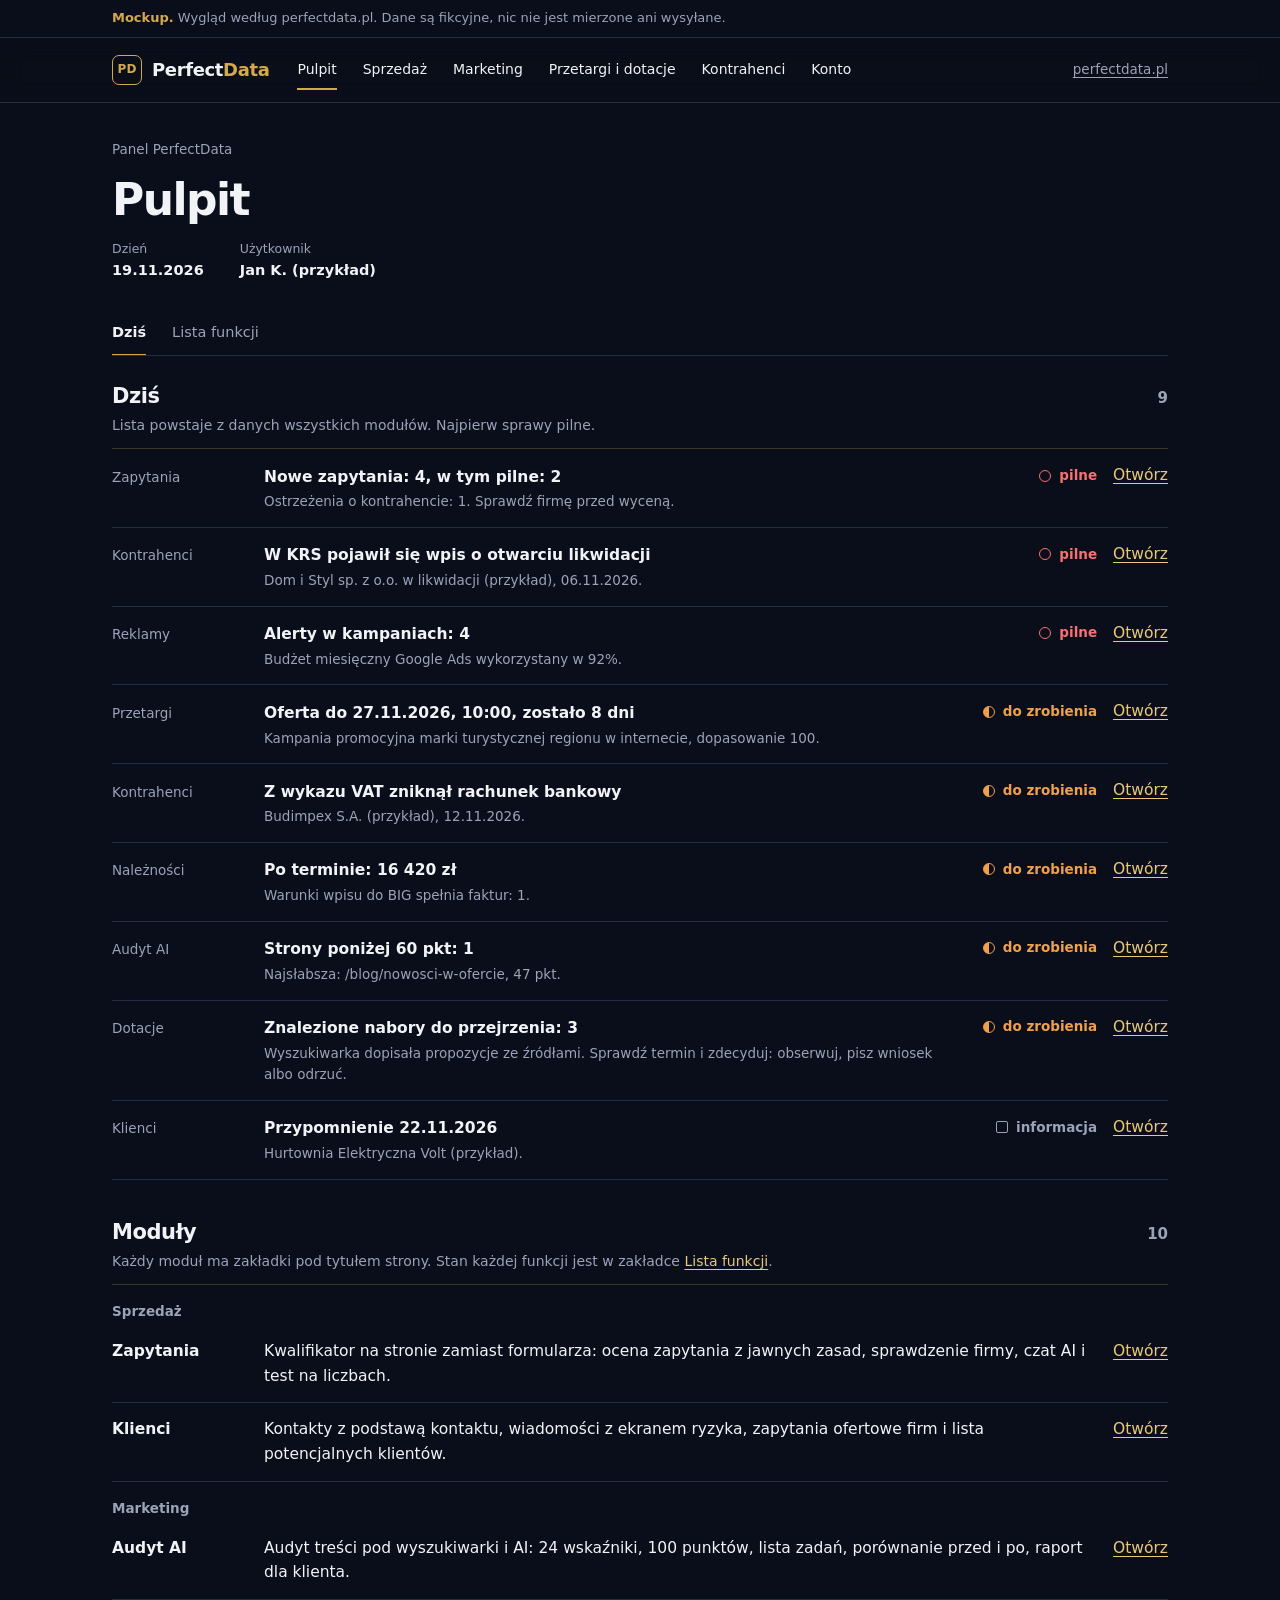
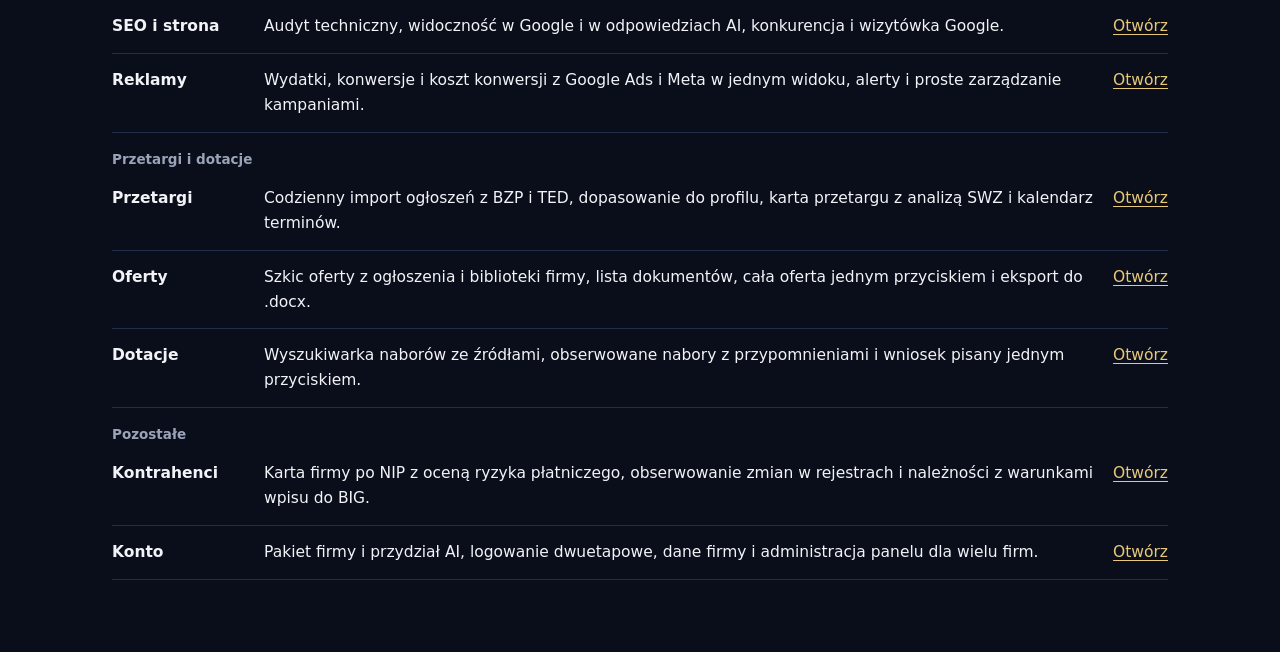
==== commit fda5b747: "Menu główne w sześciu grupach, Dotacje jako osobna pozycja w panelu i w mockupie - Panel: Pulpit, Sp" ====
--- a/mockup/audyt-ai/public/index.html
+++ b/mockup/audyt-ai/public/index.html
@@ -46,10 +46,16 @@
 .logo { display: flex; align-items: center; gap: 10px; text-decoration: none; color: var(--text); font-weight: 700; font-size: 18px; letter-spacing: -0.02em; }
 .logo-mark { width: 30px; height: 30px; border: 1.5px solid var(--gold); border-radius: 7px; display: grid; place-items: center; font-size: 12px; letter-spacing: 0; color: var(--gold); }
 .logo b { color: var(--gold); font-weight: 700; }
-.mods { display: flex; gap: 20px; flex: 1; min-width: 0; overflow-x: auto; scrollbar-width: none; }
+.mods { display: flex; gap: 26px; flex: 1; min-width: 0; overflow-x: auto; scrollbar-width: none; }
 .mods::-webkit-scrollbar { display: none; }
 .mods a { flex: none; white-space: nowrap; color: var(--text); text-decoration: none; font-size: 14px; font-weight: 500; padding: 8px 0; border-bottom: 2px solid transparent; }
 .mods a.on { border-bottom-color: var(--gold); }
+.subnav { display: flex; gap: 24px; overflow-x: auto; scrollbar-width: none; border-top: 1px solid var(--line); }
+.subnav[hidden] { display: none; }
+.subnav::-webkit-scrollbar { display: none; }
+.subnav a { flex: none; white-space: nowrap; color: var(--muted); text-decoration: none; font-size: 13.5px; font-weight: 500; padding: 9px 0; border-bottom: 2px solid transparent; }
+.subnav a.on { color: var(--text); border-bottom-color: var(--gold); }
+.subnav a:hover { color: var(--gold-hi); }
 .mods a:hover { color: var(--gold-hi); }
 .back { font-size: 13.5px; color: var(--muted); }
 .page { display: flex; flex-direction: column; gap: 28px; padding-block: 36px 72px; }
@@ -310,7 +316,8 @@
   <a class="logo" href="#pulpit" aria-label="PerfectData, pulpit"><span class="logo-mark" aria-hidden="true">PD</span><span>Perfect<b>Data</b></span></a>
   <nav class="mods agency-only" aria-label="Moduły" id="mods"></nav>
   <a class="back agency-only" href="https://perfectdata.pl" target="_blank" rel="noopener">perfectdata.pl</a>
-</div></header>
+</div>
+<div class="subnav-row agency-only"><nav class="wrap subnav" aria-label="Moduły w tej części" id="submods" hidden></nav></div></header>
 <main class="wrap page">
   <p class="note" id="clientNote" hidden>Widok klienta. Tak wygląda raport pod publicznym linkiem: tylko do odczytu, bez panelu agencji.</p>
   <header class="head">
@@ -331,7 +338,7 @@
 const RULES = {"version":"2026-11-20","levels":{"good":85,"mid":60},"sources":{"g_guide":{"who":"Google","label":"Google: optymalizacja pod funkcje generatywnej AI w wyszukiwarce (10.07.2026)","url":"https://developers.google.com/search/docs/fundamentals/ai-optimization-guide","short":"Google: przewodnik AI"},"g_features":{"who":"Google","label":"Google: funkcje AI a Twoja witryna (10.12.2025)","url":"https://developers.google.com/search/docs/appearance/ai-features","short":"Google: funkcje AI"},"g_snippet":{"who":"Google","label":"Google: fragmenty i meta description","url":"https://developers.google.com/search/docs/appearance/snippet","short":"Google: fragmenty"},"g_title":{"who":"Google","label":"Google: linki tytułowe","url":"https://developers.google.com/search/docs/appearance/title-link","short":"Google: tytuły"},"g_helpful":{"who":"Google","label":"Google: tworzenie pomocnych, wiarygodnych treści","url":"https://developers.google.com/search/docs/fundamentals/creating-helpful-content","short":"Google: pomocne treści"},"g_article":{"who":"Google","label":"Google: dane strukturalne Article (8.09.2026)","url":"https://developers.google.com/search/docs/data-types/article","short":"Google: Article"},"g_faq":{"who":"Google","label":"Google: koniec wyników rozszerzonych FAQ od 7.05.2026 (omówienie ppc.land)","url":"https://ppc.land/google-kills-faq-rich-results-what-seos-saw-coming-since-2019/","short":"Google: FAQ"},"cwv":{"who":"Google","label":"web.dev: Core Web Vitals","url":"https://web.dev/articles/vitals","short":"web.dev"},"openai":{"who":"Boty AI","label":"OpenAI: przegląd botów (OAI-SearchBot, GPTBot, ChatGPT-User)","url":"https://developers.openai.com/api/docs/bots.md","short":"OpenAI"},"anthropic":{"who":"Boty AI","label":"Anthropic: boty ClaudeBot, Claude-User, Claude-SearchBot","url":"https://support.claude.com/en/articles/8896518-does-anthropic-crawl-data-from-the-web-and-how-can-site-owners-block-the-crawler","short":"Anthropic"},"perplexity":{"who":"Boty AI","label":"Perplexity: boty PerplexityBot i Perplexity-User","url":"https://docs.perplexity.ai/docs/resources/perplexity-crawlers.md","short":"Perplexity"},"cloudflare":{"who":"Boty AI","label":"Cloudflare: zasady dostępu botów AI (Search, Agents, Training)","url":"https://developers.cloudflare.com/bots/additional-configurations/block-ai-bots/","short":"Cloudflare"},"ms_ads":{"who":"Microsoft","label":"Microsoft: optymalizacja treści pod odpowiedzi AI (10.2025)","url":"https://about.ads.microsoft.com/en/blog/post/october-2025/optimizing-your-content-for-inclusion-in-ai-search-answers","short":"Microsoft"},"bing_perf":{"who":"Microsoft","label":"Bing: raport AI Performance w Bing Webmaster Tools (02.2026)","url":"https://blogs.bing.com/webmaster/February-2026/Introducing-AI-Performance-in-Bing-Webmaster-Tools-Public-Preview","short":"Bing: raport AI"},"bing_guide":{"who":"Microsoft","label":"Bing: wytyczne dla webmasterów z częścią o GEO (omówienie Search Engine Journal, 02.2026)","url":"https://www.searchenginejournal.com/bing-adds-geo-to-official-guidelines-expands-ai-abuse-definitions/568442/","short":"Bing: wytyczne"},"geo":{"who":"Badanie","label":"Badanie GEO: Generative Engine Optimization (Aggarwal i in., KDD 2024)","url":"https://arxiv.org/html/2311.09735v3","short":"Badanie GEO"},"vercel":{"who":"Badanie","label":"Badanie Vercel i MERJ: boty AI a JavaScript (12.2024)","url":"https://vercel.com/blog/the-rise-of-the-ai-crawler","short":"Badanie Vercel"}},"groups":[{"id":"A","name":"Dostęp dla wyszukiwarek i botów AI","short":"Dostęp","lead":"Jeśli bot nie pobierze strony albo nie wolno mu pokazać fragmentu, reszta wskaźników nie ma znaczenia."},{"id":"B","name":"Zrozumiała struktura","short":"Struktura","lead":"Tytuł, nagłówki i dane strukturalne mówią, o czym jest strona i gdzie leży odpowiedź."},{"id":"C","name":"Wiarygodność i dowody","short":"Wiarygodność","lead":"Kto to napisał, kiedy i na jakiej podstawie."},{"id":"D","name":"Odpowiedź na pytania","short":"Odpowiedzi","lead":"Czy strona odpowiada na pytanie z frazy i na pytania poboczne, które AI zadaje przy okazji."},{"id":"E","name":"Szybkość i wygoda","short":"Szybkość","lead":"Strona ma działać szybko i poprawnie na telefonie."}],"rules":[{"code":"A1","group":"A","name":"Kod odpowiedzi","max":4,"partial":2,"required":true,"what":"Czy adres odpowiada poprawnie, bez łańcucha przekierowań.","how":"Pobieramy adres tak jak przeglądarka i liczymy przekierowania.","good":"Kod 200 po najwyżej 1 przekierowaniu.","mid":"Kod 200 po 2 lub więcej przekierowaniach.","bad":"Kod 4xx lub 5xx, pętla przekierowań albo brak odpowiedzi w 15 s.","fix":"Linkuj od razu do adresu docelowego i usuń pośrednie przekierowania.","basis":["g_features"]},{"code":"A2","group":"A","name":"Indeksowanie","max":6,"partial":3,"required":true,"what":"Czy strona może trafić do indeksu wyszukiwarki.","how":"Sprawdzamy znacznik meta robots, nagłówek X-Robots-Tag i adres kanoniczny.","good":"Brak noindex. Adres kanoniczny wskazuje tę samą stronę.","mid":"Brak noindex, ale brakuje adresu kanonicznego.","bad":"Jest noindex albo adres kanoniczny wskazuje inną stronę.","fix":"Usuń noindex i ustaw rel=canonical na własny adres strony.","basis":["g_features","g_guide"],"note":"Brak adresu kanonicznego nie blokuje indeksowania. Punktujemy go, bo wskazuje wyszukiwarce właściwy adres, gdy ta sama treść jest pod kilkoma adresami."},{"code":"A3","group":"A","name":"Fragment i cytat","max":4,"partial":2,"required":true,"what":"Czy wyszukiwarka może pokazać fragment strony. Bez tego strona nie będzie źródłem w odpowiedziach AI Google.","how":"Szukamy dyrektyw nosnippet, max-snippet i noarchive oraz atrybutu data-nosnippet.","good":"Brak nosnippet, max-snippet:0 i noarchive. Treść główna jest poza data-nosnippet.","mid":"max-snippet poniżej 160 znaków, data-nosnippet na części treści głównej albo noarchive.","bad":"nosnippet albo max-snippet:0.","fix":"Usuń ograniczenia fragmentu ze stron, które mają być cytowane. Atrybut data-nosnippet zostaw tylko na elementach, których nie chcesz pokazywać.","note":"Według wytycznych Bing dyrektywa noarchive wyłącza treść z odpowiedzi Copilota. Na Google nie wpływa, dlatego to stan „Do poprawy”, a nie „Źle”.","convention":"Próg 160 znaków jest umowny.","basis":["g_features","g_snippet","bing_guide"]},{"code":"A4","group":"A","name":"robots.txt dla botów wyszukiwania","max":8,"partial":4,"required":true,"what":"Czy boty, które budują wyniki wyszukiwania i odpowiedzi AI, mogą pobrać ten adres.","how":"Czytamy robots.txt i sprawdzamy reguły dla 5 botów: Googlebot, Bingbot, OAI-SearchBot (ChatGPT), PerplexityBot i Claude-SearchBot.","good":"Wszystkie 5 botów ma dostęp do adresu.","mid":"Googlebot i Bingbot mają dostęp, ale co najmniej 1 bot AI jest zablokowany.","bad":"Zablokowany Googlebot albo Bingbot.","fix":"Usuń regułę Disallow dla wymienionych botów. OpenAI i Perplexity podają, że zmiana działa po ok. 24 godzinach.","note":"Boty treningowe (GPTBot, ClaudeBot, Google-Extended) pokazujemy osobno i bez punktów. Ich blokada nie wpływa na wyszukiwanie. To decyzja właściciela strony.","basis":["openai","anthropic","perplexity","g_features"]},{"code":"A5","group":"A","name":"Serwer i CDN wpuszczają boty","max":4,"partial":2,"what":"Czy zapora, CDN lub hosting nie odrzucają botów mimo zgody w robots.txt.","how":"Wysyłamy 5 zapytań z nagłówkiem User-Agent każdego bota i porównujemy odpowiedź z odpowiedzią dla przeglądarki.","good":"5 z 5 zapytań zwraca kod 200 i tę samą treść co przeglądarce.","mid":"Kod 200 dla wszystkich, ale odpowiedź dla bota trwa ponad 5 s.","bad":"Co najmniej 1 bot dostaje kod 403, 429 albo stronę z testem zamiast treści.","fix":"W panelu CDN lub zapory zezwól na boty wyszukiwania AI. W Cloudflare: Security, Settings, AI Crawler and Agent access policies, kategoria Search na Allow.","note":"Test wychodzi z naszego serwera. Zapora, która weryfikuje adresy IP botów, może potraktować prawdziwego bota inaczej. Ostateczne potwierdzenie daje dziennik serwera.","convention":"Próg 5 s jest umowny.","basis":["g_features","perplexity","cloudflare"]},{"code":"A6","group":"A","name":"Treść bez JavaScript","max":4,"partial":2,"what":"Czy treść jest w kodzie HTML wysyłanym przez serwer. Według badania z 2024 r. boty OpenAI, Anthropic i Perplexity nie uruchamiają JavaScript.","how":"Porównujemy liczbę słów treści głównej w HTML z serwera i po uruchomieniu skryptów w przeglądarce.","good":"Co najmniej 90% słów treści głównej i nagłówek H1 są w HTML z serwera.","mid":"50-89% słów treści głównej.","bad":"Mniej niż 50% słów albo brak H1 w HTML z serwera.","fix":"Renderuj treść po stronie serwera. Skrypty zostaw do dodatków: opinii, czatu, liczników.","convention":"Progi 90% i 50% są umowne.","basis":["vercel","g_features","ms_ads"],"note":"Google uruchamia JavaScript, więc ten wskaźnik dotyczy pozostałych botów AI. Badanie jest z grudnia 2024 r. Jeśli boty zaczną uruchamiać skrypty, zmienimy wskaźnik w nowej wersji wytycznych."},{"code":"B1","group":"B","name":"Tytuł strony","max":4,"partial":2,"what":"Czy strona ma własny, opisowy tytuł.","how":"Odczytujemy znacznik title i porównujemy go z tytułami innych sprawdzonych stron witryny.","good":"Tytuł jest, opisuje treść i nie powtarza się na innych sprawdzonych stronach.","mid":"Tytuł powtarza się na innej stronie albo jest ogólnikiem (np. „Strona główna”).","bad":"Brak znacznika title albo jest pusty.","fix":"Napisz własny, opisowy tytuł dla każdej strony. Nazwę marki dodaj krótko na końcu.","note":"Google nie podaje limitu długości tytułu. Tytuł ponad ok. 60 znaków może zostać ucięty w wynikach, więc pokazujemy to jako wskazówkę bez punktów.","basis":["g_title","ms_ads"]},{"code":"B2","group":"B","name":"Opis strony","max":3,"partial":1,"what":"Meta description: krótki opis, którego wyszukiwarka może użyć jako fragmentu.","how":"Odczytujemy meta description i porównujemy z opisami innych sprawdzonych stron.","good":"Opis jest i nie powtarza się na innych sprawdzonych stronach.","mid":"Opis jest, ale taki sam jak na innej stronie.","bad":"Brak opisu.","fix":"Opisz w 1-2 zdaniach, co czytelnik znajdzie na stronie. Bez listy słów kluczowych.","note":"Google nie podaje limitu długości opisu.","basis":["g_snippet","ms_ads"]},{"code":"B3","group":"B","name":"Nagłówek H1","max":4,"partial":2,"what":"Czy strona ma jeden główny nagłówek zgodny z tytułem.","how":"Liczymy nagłówki H1 i porównujemy słowa H1 ze słowami tytułu (bez spójników i nazwy marki).","good":"Dokładnie jeden H1, a co najmniej połowa jego słów jest też w tytule.","mid":"Kilka H1 albo mniej niż połowa wspólnych słów z tytułem.","bad":"Brak H1 albo H1 jest pusty.","fix":"Zostaw jeden H1, który mówi to samo co tytuł strony.","convention":"Próg połowy wspólnych słów jest umowny.","basis":["g_title","ms_ads"]},{"code":"B4","group":"B","name":"Nagłówki sekcji","max":4,"partial":2,"what":"Czy treść jest podzielona na sekcje z konkretnymi nagłówkami.","how":"Sprawdzamy trzy warunki: co najmniej 2 nagłówki H2 na stronie powyżej 300 słów, poziomy po kolei (bez przeskoku z H2 do H4), brak ogólników z listy (np. „Informacje”, „Dowiedz się więcej”).","good":"Spełnione 3 z 3 warunków.","mid":"Spełnione 2 z 3 warunków.","bad":"Spełniony 1 warunek albo żaden.","fix":"Podziel treść na sekcje. Nagłówek ma mówić, o czym jest sekcja, najlepiej jako pytanie albo konkretny temat.","convention":"Próg 300 słów i lista ogólników są umowne.","basis":["g_guide","ms_ads","bing_perf"]},{"code":"B5","group":"B","name":"Bez ścian tekstu","max":3,"partial":1,"what":"Czy akapity są na tyle krótkie, że widać granice między myślami.","how":"Liczymy słowa w każdym akapicie treści głównej.","good":"Żaden akapit nie ma więcej niż 150 słów.","mid":"1-2 akapity powyżej 150 słów.","bad":"3 lub więcej akapitów powyżej 150 słów.","fix":"Podziel długie akapity. Kroki i porównania zapisz jako listę albo tabelę.","convention":"Próg 150 słów jest umowny.","basis":["ms_ads","g_guide"]},{"code":"B6","group":"B","name":"Treść jako tekst","max":3,"partial":1,"what":"Czy ważne informacje są tekstem, a nie tylko obrazem albo plikiem PDF.","how":"Liczymy zdjęcia w treści głównej z opisem alt. Sprawdzamy, czy cena, parametry i kroki są w HTML.","good":"Co najmniej 90% zdjęć w treści ma opis alt, a kluczowe dane są tekstem.","mid":"50-89% zdjęć ma opis alt.","bad":"Mniej niż 50% zdjęć ma opis alt albo kluczowe dane są tylko na obrazie lub w PDF.","fix":"Dodaj opisy alt. Parametry, ceny i kroki zapisz w HTML.","convention":"Progi 90% i 50% są umowne.","basis":["g_features","ms_ads"]},{"code":"B7","group":"B","name":"Dane strukturalne","max":4,"partial":2,"what":"Czy dane strukturalne są poprawne i zgodne z tym, co widać na stronie.","how":"Odczytujemy JSON-LD, sprawdzamy składnię i typ, porównujemy wartości (tytuł, autor, data, cena) z widoczną treścią.","good":"JSON-LD bez błędów, typ pasuje do strony (artykuł: Article lub BlogPosting, produkt: Product, strona główna: Organization i WebSite), wartości zgodne z treścią.","mid":"Brak danych strukturalnych albo dane niepełne.","bad":"Błąd składni albo wartości sprzeczne z widoczną treścią.","fix":"Dodaj JSON-LD właściwy dla rodzaju strony i trzymaj go w zgodzie z treścią.","note":"Google nie wymaga danych strukturalnych do odpowiedzi AI. Punktujemy je, bo dają wyniki rozszerzone i zaleca je Microsoft. Typ FAQPage jest bez punktów: od 7.05.2026 nie daje wyników rozszerzonych w Google.","basis":["g_features","g_guide","ms_ads","g_faq"]},{"code":"C1","group":"C","name":"Autor","max":5,"partial":2,"what":"Czy wiadomo, kto napisał treść.","how":"Szukamy podpisu autora, linku do strony o autorze lub „O nas” i właściwości author w danych strukturalnych.","good":"Widoczne imię i nazwisko autora, link do strony o autorze, autor w danych strukturalnych (Person z name i url).","mid":"Podpis jest, ale brakuje linku albo danych strukturalnych.","bad":"Brak informacji o autorze.","fix":"Podpisz treść prawdziwym autorem i podlinkuj jego stronę z opisem doświadczenia.","note":"Na stronach produktów i ofert zamiast autora sprawdzamy wydawcę (Organization). Zmyślony autor to oszustwo według Google.","basis":["g_helpful","g_article"]},{"code":"C2","group":"C","name":"Daty","max":4,"partial":2,"what":"Czy widać, kiedy treść powstała i kiedy była aktualizowana.","how":"Szukamy widocznej daty i porównujemy ją z datePublished i dateModified w danych strukturalnych (format ISO 8601).","good":"Widoczna data publikacji lub aktualizacji i ta sama data w danych strukturalnych.","mid":"Data jest widoczna, ale brakuje jej w danych strukturalnych albo różni się o ponad 1 dzień.","bad":"Brak daty. Także wtedy, gdy data zmieniła się między audytami, a treść nie.","fix":"Pokaż datę aktualizacji i zmieniaj ją tylko razem z treścią.","note":"Google ostrzega przed zmianą daty bez zmiany treści. Wskaźnik dotyczy artykułów i poradników. Na stronie głównej, stronie produktu i stronie oferty data nie jest oczekiwana, więc raport pokazuje „nie dotyczy” i nie liczy tych punktów.","basis":["g_article","g_helpful","bing_perf"],"applies":["article"]},{"code":"C3","group":"C","name":"Źródła","max":4,"partial":2,"what":"Czy twierdzenia i liczby mają podane źródło.","how":"Liczymy linki z treści głównej do zewnętrznych źródeł. Nie liczymy linków do własnej witryny, sklepów i mediów społecznościowych.","good":"Co najmniej 2 źródła na 1000 słów treści, minimum 2.","mid":"1 źródło.","bad":"Brak źródeł.","fix":"Podlinkuj dane, normy i badania, na które się powołujesz.","note":"W badaniu GEO dodanie źródeł podniosło widoczność w odpowiedzi AI o 28%. Test był na symulowanym silniku, nie na ChatGPT ani Google. Wskaźnik dotyczy artykułów i poradników. Na pozostałych rodzajach stron raport pokazuje „nie dotyczy” i nie liczy tych punktów.","convention":"Próg 2 źródeł na 1000 słów jest umowny.","basis":["geo","g_helpful","bing_perf"],"applies":["article"]},{"code":"C4","group":"C","name":"Konkretne dane","max":3,"partial":1,"what":"Czy treść podaje liczby i parametry zamiast ogólników.","how":"Liczymy zdania z liczbą i jednostką (np. 15 barów, 1450 W, 2 lata gwarancji) na 1000 słów treści.","good":"Co najmniej 5 takich zdań na 1000 słów.","mid":"2-4 na 1000 słów.","bad":"0-1 na 1000 słów.","fix":"Zamień ogólniki na parametry. Zamiast „cichy ekspres” napisz „ekspres o głośności 52 dB”.","note":"W badaniu GEO dodanie statystyk podniosło widoczność o 31% (symulowany silnik).","convention":"Progi są umowne.","basis":["geo","ms_ads"]},{"code":"C5","group":"C","name":"Dane firmy","max":4,"partial":2,"what":"Czy wiadomo, jaka firma stoi za stroną.","how":"Sprawdzamy trzy warunki: Organization w danych strukturalnych (name, url, logo), linki do stron „Kontakt” i „O nas”, te same dane firmy w stopce i na stronie kontaktowej.","good":"Spełnione 3 z 3 warunków.","mid":"Spełnione 2 z 3 warunków.","bad":"Spełniony 1 warunek albo żaden.","fix":"Dodaj dane Organization, stronę „O nas” i ujednolić nazwę, adres i NIP w całej witrynie.","basis":["g_helpful","bing_guide"]},{"code":"D1","group":"D","name":"Odpowiedź na początku","max":5,"partial":2,"ai":true,"what":"Czy strona od razu odpowiada na pytanie z frazy.","how":"Model AI czyta pierwsze 300 słów po H1 i wskazuje zdanie, które odpowiada na główne pytanie. Raport pokazuje to zdanie i jego pozycję.","good":"Bezpośrednia odpowiedź w pierwszych 100 słowach.","mid":"Odpowiedź między 101. a 300. słowem.","bad":"Brak bezpośredniej odpowiedzi w pierwszych 300 słowach.","fix":"Zacznij od odpowiedzi w 1-2 zdaniach. Szczegóły i wyjątki podaj niżej.","convention":"Progi 100 i 300 słów są umowne.","basis":["bing_guide","ms_ads"]},{"code":"D2","group":"D","name":"Pytania poboczne","max":7,"partial":3,"ai":true,"what":"Na ile pytań pobocznych odpowiada strona. Wyszukiwarki AI rozbijają jedno zapytanie na kilka i szukają odpowiedzi na każde.","how":"Przy pierwszym audycie ustalamy 10 pytań pobocznych do frazy i zamrażamy listę. Przy każdym audycie model AI sprawdza, na które pytania strona odpowiada, i podaje cytat.","good":"Odpowiedź na co najmniej 8 z 10 pytań.","mid":"Odpowiedź na 5-7 pytań.","bad":"Odpowiedź na 4 pytania lub mniej.","fix":"Dopisz brakujące odpowiedzi na tej samej stronie, każdą pod własnym nagłówkiem.","note":"Nie twórz osobnych stron pod każdą odmianę pytania. Google traktuje to jako nadużycie (scaled content abuse).","convention":"Liczba 10 pytań i progi są umowne. Listę pytań zatwierdza opiekun klienta.","basis":["g_guide","g_features","bing_perf"]},{"code":"D3","group":"D","name":"Jeden temat, jedna nazwa","max":3,"partial":1,"what":"Czy strona trzyma się jednego tematu i nazywa go zawsze tak samo.","how":"Porównujemy nazwę głównego tematu w tytule, H1, pierwszym akapicie i danych strukturalnych.","good":"Ta sama nazwa w 4 z 4 miejsc.","mid":"Ta sama nazwa w 3 z 4 miejsc.","bad":"Ta sama nazwa w 2 miejscach lub mniej.","fix":"Nazywaj produkt, usługę lub temat zawsze tak samo. Jedna strona, jeden temat.","basis":["bing_guide","bing_perf"]},{"code":"E1","group":"E","name":"Core Web Vitals","max":6,"partial":3,"parts":true,"what":"Szybkość ładowania, reakcja na kliknięcie i stabilność układu u prawdziwych użytkowników.","how":"Bierzemy dane użytkowników Chrome z 28 dni (75. percentyl, telefon) z PageSpeed Insights. Gdy ich brak, pokazujemy pomiar laboratoryjny i to oznaczamy.","good":"LCP do 2,5 s, INP do 200 ms, CLS do 0,1. Po 2 pkt za każdy z trzech wskaźników.","mid":"LCP do 4,0 s, INP do 500 ms, CLS do 0,25. Po 1 pkt.","bad":"Powyżej tych wartości. 0 pkt.","fix":"Zmniejsz i wczytuj z wyprzedzeniem główne zdjęcie, ogranicz skrypty, podaj wymiary obrazów i miejsc na reklamy.","basis":["cwv","g_guide"]},{"code":"E2","group":"E","name":"Wygląd na telefonie","max":2,"partial":1,"what":"Czy strona dopasowuje się do ekranu telefonu.","how":"Sprawdzamy meta viewport i szerokość strony przy ekranie 360 px.","good":"Jest meta viewport i strona nie przewija się w poziomie.","mid":"Jest meta viewport, ale strona przewija się w poziomie.","bad":"Brak meta viewport.","fix":"Dodaj meta viewport i usuń elementy o stałej szerokości.","basis":["g_guide"]},{"code":"E3","group":"E","name":"HTTPS","max":2,"partial":1,"what":"Czy strona działa bezpiecznie po HTTPS.","how":"Sprawdzamy certyfikat, przekierowanie z http i zasoby ładowane po http.","good":"HTTPS działa, http przekierowuje, żaden zasób nie ładuje się po http.","mid":"HTTPS działa, ale część zasobów ładuje się po http.","bad":"Brak HTTPS albo błąd certyfikatu.","fix":"Włącz przekierowanie na HTTPS i popraw adresy zasobów.","basis":["g_guide"]}],"unscored":[{"name":"Długość tytułu ponad 60 znaków","why":"Google nie podaje limitu długości. Długi tytuł może zostać ucięty w wynikach, więc to wskazówka, nie błąd.","basis":["g_title"]},{"name":"Długość treści na tle konkurencji","why":"Google pisze wprost, że nie ma idealnej długości strony. Dopisywanie tekstu dla samej długości nie pomaga.","basis":["g_guide"]},{"name":"Sekcje po 200-500 słów (CitationOne: Chunk Optimization)","why":"Google: „There's no requirement to break your content into tiny pieces for AI to better understand it.” Dzielimy treść dla czytelnika, nie pod licznik słów.","basis":["g_guide"]},{"name":"Nasycenie terminami na tle TOP 10 (TF-IDF)","why":"Google podaje, że systemy rozumieją synonimy i intencję. Bing zalicza sztucznie konstruowany język do nadużyć. W badaniu GEO upychanie słów kluczowych obniżyło widoczność o 8%.","basis":["g_guide","bing_guide","geo"]},{"name":"Strona czynna zamiast biernej (CitationOne: Semantic Roles)","why":"Nie znaleźliśmy oficjalnego źródła ani badania, które to potwierdza.","basis":[]},{"name":"Plik llms.txt","why":"Google go nie używa. Plik nie pomaga i nie szkodzi w Google. Można go mieć dla innych usług.","basis":["g_guide","g_features"]},{"name":"FAQPage w danych strukturalnych","why":"Od 7.05.2026 wyniki rozszerzone FAQ nie pojawiają się w Google. Znaczniki można zostawić. Sekcja pytań i odpowiedzi w treści nadal ma sens i liczy się we wskaźniku D2.","basis":["g_faq","bing_perf"]},{"name":"Boty treningowe: GPTBot, ClaudeBot, Google-Extended","why":"Służą do trenowania modeli, nie do wyszukiwania. Blokada nie zmienia widoczności w ChatGPT, Claude ani Google. To decyzja właściciela strony.","basis":["openai","anthropic","g_features"]},{"name":"IndexNow","why":"Microsoft zaleca go do szybkiego zgłaszania zmian w Bing. Nie wpływa na Google, więc pokazujemy go jako wskazówkę.","basis":["bing_perf"]}],"page_types":{"article":"Artykuł lub poradnik","product":"Strona produktu","home":"Strona główna","other":"Oferta, usługa lub inna strona"}};
 const SAMPLE = {"client":"Sklep Przykładowy (dane fikcyjne)","url":"https://sklep-przykladowy.example/poradnik/ekspres-cisnieniowy-do-domu","title":"Jaki ekspres ciśnieniowy do domu wybrać","phrase":"jaki ekspres ciśnieniowy do domu","audits":[{"id":"a","label":"przed pracami","date":"14.10.2026"},{"id":"b","label":"po pracach","date":"18.11.2026"}],"results":{"A1":{"a":["good","Kod 200, 1 przekierowanie (z http na https)"],"b":["good","Kod 200, 1 przekierowanie (z http na https)"]},"A2":{"a":["good","Brak noindex, adres kanoniczny wskazuje tę stronę"],"b":["good","Brak noindex, adres kanoniczny wskazuje tę stronę"]},"A3":{"a":["good","Brak ograniczeń fragmentu"],"b":["good","Brak ograniczeń fragmentu"]},"A4":{"a":["mid","4 z 5 botów ma dostęp, zablokowany OAI-SearchBot","robots.txt, wiersze 14-15: „User-agent: OAI-SearchBot” i „Disallow: /”. Bez punktów: GPTBot zablokowany, ClaudeBot i Google-Extended dozwolone."],"b":["good","5 z 5 botów ma dostęp","Bez punktów: GPTBot nadal zablokowany. To decyzja właściciela i nie wpływa na wyszukiwanie."]},"A5":{"a":["bad","3 z 5: PerplexityBot i Claude-SearchBot dostają kod 403","Odpowiedź zawiera nagłówek cf-mitigated: challenge. Zapora CDN blokuje kategorię botów AI."],"b":["good","5 z 5 zapytań z kodem 200"]},"A6":{"a":["mid","64% słów treści w HTML z serwera","Tabela porównawcza modeli (412 słów) pojawia się dopiero po uruchomieniu skryptu."],"b":["good","97% słów treści w HTML z serwera"]},"B1":{"a":["good","Unikalny, 71 znaków","Wskazówka bez punktów: tytuł ponad 60 znaków może zostać ucięty w wynikach."],"b":["good","Unikalny, 54 znaki"]},"B2":{"a":["bad","Brak meta description"],"b":["good","Jest, 148 znaków, nie powtarza się"]},"B3":{"a":["mid","1 H1: „Poradnik”, 0 wspólnych słów z tytułem"],"b":["good","1 H1, 5 z 6 słów jest też w tytule"]},"B4":{"a":["mid","2 z 3: nagłówek „Informacje” jest ogólnikiem","6 nagłówków H2, poziomy po kolei."],"b":["good","3 z 3: 8 nagłówków H2, poziomy po kolei, bez ogólników"]},"B5":{"a":["mid","2 akapity powyżej 150 słów (212 i 187 słów)"],"b":["good","Najdłuższy akapit ma 96 słów"]},"B6":{"a":["mid","7 z 12 zdjęć ma opis alt (58%)"],"b":["good","12 z 12 zdjęć ma opis alt"]},"B7":{"a":["mid","Article bez autora i daty aktualizacji"],"b":["good","Article, BreadcrumbList i Organization, wartości zgodne z treścią"]},"C1":{"a":["bad","Brak podpisu autora"],"b":["good","Podpis, strona autora i Person w danych strukturalnych"]},"C2":{"a":["mid","Data widoczna (3.02.2026), brak jej w danych strukturalnych"],"b":["good","Aktualizacja 12.11.2026, zgodna z dateModified","Treść zmieniła się między audytami (inny skrót treści), więc zmiana daty jest uzasadniona."]},"C3":{"a":["bad","0 źródeł na 1840 słów"],"b":["good","5 źródeł na 2130 słów"]},"C4":{"a":["mid","3 zdania z liczbą i jednostką na 1000 słów"],"b":["good","8 zdań z liczbą i jednostką na 1000 słów"]},"C5":{"a":["mid","2 z 3: brak strony „O nas”"],"b":["mid","2 z 3: strona „O nas” jest w przygotowaniu"]},"D1":{"a":["mid","Odpowiedź dopiero w 214. słowie","Wskazane zdanie: „Do domu najczęściej wystarczy ekspres kolbowy albo automatyczny o ciśnieniu 15 barów.”"],"b":["good","Odpowiedź w 31. słowie","Wskazane zdanie: „Do domu najczęściej wystarczy ekspres kolbowy albo automatyczny o ciśnieniu 15 barów.”"]},"D2":{"a":["mid","Odpowiedź na 5 z 10 pytań"],"b":["good","Odpowiedź na 9 z 10 pytań"]},"D3":{"a":["good","4 z 4: „ekspres ciśnieniowy”"],"b":["good","4 z 4: „ekspres ciśnieniowy”"]},"E1":{"a":["parts","LCP 3,4 s; INP 180 ms; CLS 0,21","Dane użytkowników Chrome z 28 dni, telefon.",[1,2,1]],"b":["parts","LCP 2,3 s; INP 170 ms; CLS 0,12","Dane użytkowników Chrome z 28 dni, telefon. CLS: baner z kodem rabatowym przesuwa treść.",[2,2,1]]},"E2":{"a":["good","Meta viewport jest, brak przewijania w poziomie"],"b":["good","Meta viewport jest, brak przewijania w poziomie"]},"E3":{"a":["good","HTTPS działa, brak zasobów po http"],"b":["good","HTTPS działa, brak zasobów po http"]}},"questions":[["Czym różni się ekspres kolbowy od automatycznego?",true,true],["Jakie ciśnienie powinien mieć ekspres do domu?",true,true],["Ile kosztuje dobry ekspres ciśnieniowy do domu?",false,true],["Czy warto dopłacić do ekspresu z młynkiem?",true,true],["Jak często trzeba odkamieniać ekspres?",false,true],["Jaki ekspres wybrać do małej kuchni?",false,true],["Ile prądu zużywa ekspres ciśnieniowy?",false,true],["Jaka kawa nadaje się do ekspresu ciśnieniowego?",true,true],["Czy ekspres ciśnieniowy spieni mleko?",true,true],["Ile lat działa ekspres i jak wygląda serwis?",false,false]],"engines":["ChatGPT (wyszukiwanie)","Perplexity","Gemini z wyszukiwarką Google"],"runs":3,"citations":[["jaki ekspres ciśnieniowy do domu",[0,1,0],[2,3,1]],["Ile kosztuje dobry ekspres ciśnieniowy do domu?",[0,0,0],[1,2,0]],["Jak często trzeba odkamieniać ekspres?",[0,0,0],[3,2,2]],["Ile prądu zużywa ekspres ciśnieniowy?",[0,0,0],[0,1,0]]],"rivals":[["porownywarka.example",21],["magazyn-kawowy.example",14],["forum-baristow.example",9]],"pages":[["/poradnik/ekspres-cisnieniowy-do-domu","jaki ekspres ciśnieniowy do domu",97,"Brak strony „O nas”"],["/ekspres-kolbowy-model-x","ekspres kolbowy model x opinie",88,"CLS 0,14: zdjęcia bez wymiarów"],["/","sklep z ekspresami do kawy",81,"Brak strony „O nas”"],["/poradnik/jak-odkamienic-ekspres","jak odkamienić ekspres",74,"Odpowiedź na 5 z 10 pytań pobocznych"],["/ekspresy-kolbowe","ekspresy kolbowe",68,"Brak opisu strony, 2 akapity powyżej 150 słów"],["/blog/nowosci-w-ofercie","nowości ekspresy 2026",47,"PerplexityBot dostaje kod 403"]]};
 const LEADS = {"version":"2026-11-19","company":"PerfectData","pages":"strona główna, cennik i 4 strony usług","levels":{"hot":70,"talk":40},"questions":[{"id":"need","text":"W czym możemy pomóc?","label":"Potrzeba","options":[["SEO i GEO: widoczność w Google i w odpowiedziach AI",25],["Google Ads",25],["Meta Ads",20],["Strona lub landing page",20],["Jeszcze nie wiem, potrzebuję diagnozy",10]]},{"id":"business","text":"Co sprzedajesz?","label":"Rodzaj firmy","options":[["Produkty lub usługi dla firm",15],["Prowadzę sklep internetowy",15],["Usługi dla klientów indywidualnych",10],["Coś innego",5]]},{"id":"when","text":"Kiedy chcesz zacząć?","label":"Termin","options":[["Od razu",25],["W ciągu miesiąca",20],["W tym kwartale",10],["Na razie się rozglądam",0]]},{"id":"budget","text":"Jaki miesięczny budżet na obsługę przewidujesz? Bez budżetu na reklamy.","label":"Budżet","options":[["Powyżej 5000 zł",25],["2000-5000 zł",20],["1000-2000 zł",15],["Poniżej 1000 zł",5],["Jeszcze nie wiem",10]]}],"phone_points":10,"greeting":"Dzień dobry. Jestem asystentem AI PerfectData. Zadam 4 krótkie pytania, żeby od razu skierować Cię do właściwej osoby.","url_prompt":"Podaj adres strony. Przed rozmową sprawdzimy, jak widzą ją wyszukiwarki i boty AI.","thanks":"Dziękujemy. Odezwiemy się najpóźniej w następnym dniu roboczym.","leads":[{"at":"19.11.2026, 09:12","company":"Hurtownia Narzędzi Stalmet (przykład)","person":"Anna K.","email":"anna@stalmet.example","phone":true,"answers":[0,0,0,0],"status":"Nowe","consent":false,"page":"/uslugi/seo-geo","nip":["good","Czynny podatnik VAT, wpis w KRS bez zmian."],"shop":"stalmet.example","audit":48,"summary":"Sprzedaje narzędzia firmom. Chce, żeby oferta pojawiała się w odpowiedziach AI na pytania o dobór narzędzi."},{"at":"19.11.2026, 08:40","company":"Rowery Koło (przykład)","person":"Marek W.","email":"marek@rowery-kolo.example","phone":true,"answers":[1,1,1,1],"status":"W kontakcie","consent":true,"page":"/uslugi/google-ads","nip":null,"shop":"rowery-kolo.example","audit":61,"summary":"Sklep internetowy. Kampanie prowadzi sam, a koszt zamówienia rośnie od wiosny."},{"at":"18.11.2026, 21:57","company":"Dom i Styl (przykład)","person":"Katarzyna B.","email":"biuro@dom-i-styl.example","phone":false,"answers":[3,1,1,1],"status":"Nowe","consent":false,"page":"/","nip":["bad","Spółka w likwidacji według KRS. Sprawdź kontrahenta przed wyceną."],"shop":"dom-i-styl.example","audit":39,"summary":"Chce nową stronę sprzedażową. Zapytanie wysłane poza godzinami pracy."},{"at":"18.11.2026, 14:05","company":"Kancelaria Podatkowa Nowak (przykład)","person":"Ewa N.","email":"ewa@kancelaria-nowak.example","phone":false,"answers":[2,2,0,3],"status":"Oferta wysłana","consent":false,"page":"/uslugi/meta-ads","nip":null,"shop":"kancelaria-nowak.example","audit":44,"summary":"Szuka klientów indywidualnych z okolicy. Chce zacząć od małej kampanii."},{"at":"18.11.2026, 11:30","company":"Herbaty Świata (przykład)","person":"Piotr N.","email":"piotr@herbaty-swiata.example","phone":true,"answers":[4,1,2,4],"status":"Nowe","consent":true,"page":"/diagnoza","nip":null,"shop":null,"audit":null,"summary":"Po bezpłatnej diagnozie chce omówić najsłabszy obszar: pomiar konwersji."},{"at":"17.11.2026, 16:48","company":"Auto Części 24 (przykład)","person":"Tomasz R.","email":"tomasz@auto-czesci-24.example","phone":false,"answers":[3,3,3,3],"status":"Nowe","consent":false,"page":"/blog/","nip":null,"shop":null,"audit":null,"summary":"Pyta ogólnie o koszt strony. Bez konkretnego terminu."}],"knowledge":{"library":6,"pages":14,"read_at":"18.11.2026"},"limits":{"messages":12,"daily":500,"ai_month":2000},"funnel":[["Odsłony stron z widżetem",1265],["Rozpoczęte rozmowy",148],["Odpowiedzi na wszystkie pytania",61],["Zostawiony kontakt",29],["Zapytania pilne",11]],"ab":{"days":30,"a":["Zwykły formularz",1240,21],"b":["Kwalifikator",1265,29]}};
-const PLAT = {"today":"2026-11-19","org":{"name":"PerfectData","user":"Jan K.","site":"perfectdata.pl"},"states":{"silnik":["good","Działa w silniku"],"plan":["plain","Do zbudowania"],"zgoda":["mid","Czeka na zgodę Google i Meta"]},"functions":[{"module":"Zapytania","items":[["Kwalifikator zamiast formularza: pytania, punkty, progi","kwalifikator","silnik","Pytania i punkty edytujesz jako tekst. Zmiana zasad tworzy nową wersję."],["Lista zapytań z oceną, sprawdzeniem firmy i podstawą kontaktu","zapytania","silnik","Powiadomienie e-mail o każdym zapytaniu."],["Widżet na stronę z informacją o AI i klauzulą RODO","widzet","silnik","Kod jest gotowy w ustawieniach widżetu. Na stronę trafi dopiero po Twojej zgodzie."],["Czat AI z bazy wiedzy firmy, z limitami","kwalifikator","silnik","Wymaga klucza API. Bez niego działają same pytania."],["Lejek i test: formularz czy kwalifikator","wyniki","silnik","Wynik testu z informacją, czy różnica jest już pewna."]]},{"module":"Klienci","items":[["Kontakty z zapisaną podstawą kontaktu","kontakty","silnik",""],["Szkic wiadomości: regułowy albo AI z treści strony odbiorcy","wiadomosc","silnik",""],["Ekran ryzyka prawnego przed wysyłką, decyzja należy do Ciebie","wiadomosc","silnik","Potwierdzenie trafia do dziennika."],["Blokada po sprzeciwie odbiorcy","wiadomosc","silnik","Jedyna twarda blokada."],["Dziennik decyzji i wysłanych wiadomości","wysylka","silnik",""],["Wysyłka z własnej skrzynki","wysylka","silnik","Dziś przez program pocztowy albo plik .eml. Gmail i Microsoft 365 są w planie."],["Zapytania ofertowe firm: gdzie szukać i rejestr z terminami","rfq","silnik","Źródła nie udostępniają danych programom. Panel pokazuje, gdzie szukać, a znalezione zapytanie wpisujesz do rejestru: panel pilnuje terminu i przygotowuje odpowiedź."],["Opis idealnego klienta ze strony firmy","firmy","silnik","AI czyta stronę firmy i bibliotekę. Grupa klientów zostaje tylko z cytatem. Opis można poprawić ręcznie."],["Lista potencjalnych klientów: firmy z wyników przetargów i z Twojej listy, dopasowanie i powód kontaktu","firmy","silnik","Dane z wykazu VAT i KRS, punkty z jawnej tabeli. Adresów e-mail panel nie zbiera."],["Treść oferty układana automatycznie i drogi kontaktu z oceną ryzyka","firmy","silnik","Odpowiedź na zapytanie, adres podany przez firmę do ofert, list pocztą albo e-mail bez zgody z ekranem ryzyka. Decyzja należy do Ciebie."],["Zgoda na ofertę e-mailem zbierana listem: strona zgody z kodem QR i dowodem","firmy","silnik","Prośba o zgodę wysłana e-mailem sama wymaga zgody. Dlatego list ma adres strony, na której firma sama wpisuje e-mail i zaznacza zgodę. Panel zapisuje treść zgody, czas i źródło."],["Audyt strony jako zachęta: list obiecuje raport, firma dostaje go na własną prośbę","firmy","silnik","Wynik trafia do treści oferty. Na stronie zgody prośba o raport i zgoda na ofertę to dwa osobne pola."],["Lejek listów: wejścia na stronę zgody, zgody, oferty, odpowiedzi i koszt jednej zgody","firmy","silnik","Wejścia liczy serwer, bez plików cookie. Podgląd z panelu się nie liczy."],["Listy seryjnie: jeden plik do druku z kodami QR i adresy na koperty","firmy","silnik","Każdy list od nowej strony, z adresem strony zgody tej firmy. Adresy w pliku dla arkusza."],["Przypomnienie po liście i drugi, krótszy list","firmy","silnik","Po 21 dniach bez odpowiedzi. Drugi list zapowiada, że jest ostatni, a panel nie proponuje trzeciego."],["Kod QR na wizytówkę i stoisko: ogólna strona zgody","firmy","silnik","Kto zeskanuje kod, sam wpisuje firmę i e-mail. Panel zakłada kontakt z podstawą „zgoda”."],["Pytanie na stronie zgody, co firmę interesuje","firmy","silnik","Tematy ustawiasz w panelu. Szkic oferty nawiązuje do zaznaczonych."],["Wyszukiwanie firm w CEIDG: branża, region, data założenia","firmy","silnik","Działa po wpisaniu bezpłatnego tokenu hurtowni danych CEIDG. Bez adresów e-mail i telefonów. Spółek z KRS tak szukać się nie da."],["Sekwencje z przypomnieniami i dziennymi limitami","wysylka","silnik","Panel pilnuje terminów i przygotowuje treść kolejnych kroków. Wysyłasz ze swojej skrzynki."],["Co napisał klient: zapytanie, zapytanie ofertowe, wklejona odpowiedź","kontakty","silnik","Rozwijane przy kontakcie. Panel nie czyta skrzynki, więc odpowiedź e-mail wklejasz przy „Firma odpisała”."],["Wykrywanie odpowiedzi i wypisań","wysylka","plan","Wypisanie działa: odbiorca klika adres w stopce oferty. Odpowiedź zaznaczasz ręcznie, bo automat wymaga połączenia ze skrzynką."]]},{"module":"Audyt AI","items":[["Wynik 0-100 z 24 wskaźników i jawnymi progami","raport","silnik","Sprawdzony na prawdziwej stronie. 4 wskaźniki wymagają podłączenia usług (AI i renderowanie)."],["Lista zadań z punktami i warunkiem zaliczenia","raport","silnik",""],["Wytyczne wskaźników ze źródłami","wytyczne","silnik","Ten sam plik wytycznych czyta silnik i ta strona."],["Porównanie przed i po","postep","silnik",""],["Cytowania w wyszukiwarkach AI","cytowania","plan","Wymaga kluczy do OpenAI, Perplexity i Gemini oraz decyzji, jak często pytać."],["Audyt wielu stron z mapy witryny","strony","silnik","Do 20 stron naraz, każda z własną frazą."],["Raport dla klienta pod publicznym linkiem","raport","silnik","Link wygasa po 90 dniach i można go wyłączyć."]]},{"module":"SEO i strona","items":[["Audyt techniczny: bezpieczeństwo, platforma, szybkość, SEO, analityka i RODO","technika","silnik","Ten sam silnik co w PrestaCheck."],["Lista poprawek z priorytetem","technika","silnik","Szacowany czas pracy jest do dodania."],["Porównanie z konkurentami","konkurenci","silnik",""],["Widoczność w Google z Search Console: plik z eksportu albo połączenie jednym adresem e-mail","google","silnik","Stałe połączenie wymaga jednego klucza Google po stronie administratora panelu."],["Co poprawić najpierw: zapytania tuż za czołówką, słabe tytuły, spadki, dwie strony na jedno zapytanie","google","silnik",""],["Widoczność w odpowiedziach AI: Google, Copilot, wejścia z asystentów i boty AI","ai","silnik","Raporty Google i Binga wgrywa się albo wkleja, bo nie mają API."],["Konkurencja z map witryn: co publikują i jakich tematów brakuje","konkurenci","silnik",""],["Własne konto Google i token Cloudflare każdej firmy","google","silnik","Firma łączy swoje konto Google jednym przyciskiem (tylko odczyt) i widzi wyłącznie swoje dane. Wymaga klienta OAuth po stronie właściciela panelu."],["Wizytówka Google: oceny i kompletność","wizytowka","plan","Wymaga zgody Google na dostęp do wizytówek."]]},{"module":"Reklamy","items":[["Podłączenie kont Google Ads i Meta","reklamy","zgoda","Google: dostęp Basic do API. Meta: weryfikacja firmy i przegląd aplikacji."],["Wydatki, kliknięcia, konwersje i koszt konwersji w jednym widoku","reklamy","zgoda",""],["Porównanie okresów","reklamy","zgoda",""],["Alerty: budżet, wzrost kosztu konwersji o 30%, wstrzymana kampania","alerty","zgoda",""],["Wstrzymanie i wznowienie kampanii, zmiana budżetu z potwierdzeniem","kampanie","zgoda",""],["Dziennik zmian w kampaniach","kampanie","zgoda",""]]},{"module":"Przetargi","items":[["Codzienny import ogłoszeń z BZP i TED","przetargi","silnik","Sprawdzony na 2195 prawdziwych ogłoszeniach."],["Profil firmy: CPV, słowa kluczowe, województwa, wartość","profil","silnik",""],["Dopasowanie 0-100 z uzasadnieniem","przetargi","silnik",""],["Karta przetargu: wadium, kryteria, terminy, warunki ze wskazaniem źródła","przetarg","silnik",""],["Analiza SWZ przez AI: warunki, kary, płatności, ryzyka","przetarg","silnik","Wymaga klucza API."],["Pytania do dokumentacji","przetarg","silnik",""],["Kalendarz terminów","terminy","silnik","Plik .ics do własnego kalendarza."],["Poranny e-mail z nowymi przetargami","profil","silnik","W jednym przeglądzie z zapytaniami i alertami. Wymaga klucza usługi wysyłkowej."],["Wyniki przetargów: kto wygrywa i za ile","przetargi","silnik","Sprawdzone na 25 prawdziwych ogłoszeniach o wyniku. Alert, gdy zapisany przetarg zostanie rozstrzygnięty."],["Przetarg jednym kliknięciem w ofertach","przetargi","silnik","Przycisk „Do ofert” zakłada szkic oferty i zapisuje przetarg. Drugi klik nie tworzy duplikatu."]]},{"module":"Oferty i wnioski","items":[["Biblioteka firmy: referencje, osoby, certyfikaty, polisy, opisy","biblioteka","silnik",""],["Szkic oferty z ogłoszenia, SWZ i biblioteki","oferta","silnik",""],["Zdania bez źródła oznaczone do sprawdzenia","oferta","silnik",""],["Lista dokumentów do złożenia","oferta","silnik","Z ogłoszenia i analizy SWZ. Zespół odhacza gotowe pozycje i dopisuje własne."],["Eksport do .docx","oferta","silnik",""],["Wniosek o dotację według regulaminu naboru","dotacje","silnik",""],["Obserwowane nabory z przypomnieniami o terminie","dotacje","silnik","Panel przypomina 14, 7 i 3 dni przed końcem naboru i zakłada z naboru szkic wniosku. Nabór trafia tu z wyszukiwarki albo z ręcznego wpisu."],["Ocena, czy firma kwalifikuje się do naboru","dotacje","silnik","Warunki z wgranego regulaminu, każdy z cytatem. Ocena tylko z potwierdzeniem w danych firmy."],["Praca kilku osób nad jedną ofertą","oferta","silnik","Sekcję przydzielasz osobie z zespołu. Zapis nie nadpisuje cudzej zmiany."],["Wyszukiwarka naborów: AI szuka i podaje źródła","dotacje","silnik","Opisujesz, na co szukasz pieniędzy. Na listę trafiają tylko nabory, których adres był w wynikach wyszukiwania. Oficjalnych list panel nie pobiera, bo są zabezpieczone przed automatami."],["Cały wniosek albo oferta jednym przyciskiem","dotacje","silnik","AI pisze po kolei wszystkie sekcje, których nikt nie oznaczył jako gotowe. Każda sekcja to jedno użycie AI z pakietu."]]},{"module":"Kontrahenci","items":[["Karta firmy po NIP: wykaz VAT, rachunki, KRS, zarząd","kontrahent","silnik",""],["Ocena ryzyka płatniczego 0-100 z listą sygnałów","kontrahent","silnik","Tylko dane publiczne."],["Decyzje UOKiK o zatorach płatniczych","kontrahent","silnik",""],["Obserwowane firmy i alerty o zmianach","obserwowane","silnik",""],["Należności: wezwanie do zapłaty i warunki wpisu do BIG","naleznosci","silnik","Długi widzi tylko Twoja firma."],["Upadłości i restrukturyzacje z Krajowego Rejestru Zadłużonych","kontrahent","silnik","Rejestr nie udostępnia danych programom. Karta firmy pokazuje, gdzie to sprawdzić, i zapisuje wynik. Obserwowane firmy przypominają o sprawdzeniu co 90 dni."],["Szacowany czas płacenia dostawcom ze sprawozdań","kontrahent","silnik","Dwie liczby przepisujesz ze sprawozdania w przeglądarce dokumentów finansowych KRS, a panel liczy dni."],["Wpis długu do BIG z platformy","naleznosci","plan","Wymaga umowy z biurem."]]},{"module":"Konto i platforma","items":[["Pakiety z miesięcznym przydziałem AI","pakiet","silnik","Podstawowy i Rozszerzony. Po wyczerpaniu przydziału panel nie pyta modelu, a funkcje bez AI działają dalej."],["Administracja: firmy, zaproszenia, blokada, limity","administracja","silnik","Tylko dla właściciela panelu. Widzi liczby o firmach, nie ich dane. Płatności panel nie obsługuje."],["Logowanie dwuetapowe i wylogowanie z innych urządzeń","bezpieczenstwo","silnik","Kod z aplikacji, kody zapasowe, unieważnianie sesji po zmianie hasła."],["Eksport i usunięcie danych firmy","bezpieczenstwo","silnik","Paczka ZIP bez haseł i sekretów. Usunięcie wymaga hasła i przepisania nazwy firmy."]]}],"contacts":[{"id":1,"company":"Hurtownia Narzędzi Stalmet (przykład)","person":"Anna K.","email":"anna@stalmet.example","site":"stalmet.example","basis":"rfq","detail":"zapytanie z widżetu: SEO i GEO","at":"19.11.2026","unsub":null,"voice":[{"source":"Zapytanie ze strony","at":"19.11.2026","text":"Szukamy agencji do sklepu z narzędziami.\nPotrzeba: SEO i GEO\nTermin: w ciągu miesiąca\nPytanie do czatu: Czy robicie też kampanie produktowe?"},{"source":"Odpowiedź e-mail (wklejona)","at":"22.11.2026","text":"Dzień dobry,\ndziękujemy za ofertę. Prosimy o wycenę wariantu z kampanią produktową i termin startu.\n\nPozdrawiam\nAnna K."}]},{"id":2,"company":"Rowery Koło (przykład)","person":"Marek W.","email":"marek@rowery-kolo.example","site":"rowery-kolo.example","basis":"consent","detail":"zgoda zaznaczona w widżecie","at":"19.11.2026","unsub":null,"voice":[{"source":"Zapytanie ze strony","at":"19.11.2026","text":"Chcemy zwiększyć sprzedaż rowerów elektrycznych przed sezonem.\nPotrzeba: Reklamy Google i Meta"}]},{"id":3,"company":"Biuro Rachunkowe Liczydło (przykład)","person":"Zofia M.","email":"biuro@liczydlo.example","site":"liczydlo.example","basis":"client","detail":"kampania Google Ads od 03.2026","at":"02.03.2026","unsub":null},{"id":4,"company":"Auto Części 24 (przykład)","person":"Tomasz R.","email":"tomasz@auto-czesci-24.example","site":"auto-czesci-24.example","basis":"none","detail":"","at":"","unsub":null},{"id":5,"company":"Hurtownia Elektryczna Volt (przykład)","person":"","email":"oferty@volt.example","site":"volt.example","basis":"rfq","detail":"zapytanie ofertowe na stronie firmy: kampania Google Ads","at":"17.11.2026","unsub":null},{"id":6,"company":"Meble Dąb (przykład)","person":"Piotr S.","email":"piotr@meble-dab.example","site":"meble-dab.example","basis":"none","detail":"","at":"","unsub":"03.11.2026"}],"bases":{"none":"Brak podstawy, adres z publicznego źródła","rfq":"Zapytanie ofertowe od tej firmy","consent":"Zgoda na informacje handlowe e-mailem","client":"Obecny klient (wcześniejsza współpraca)","invite":"Firma opublikowała adres do przesyłania ofert"},"kinds":{"rfq_reply":["Odpowiedź na zapytanie ofertowe","Firma sama poprosiła o oferty i podała adres. Odpowiadasz na jej prośbę."],"consented":["Oferta do firmy, która wyraziła zgodę","Odbiorca zgodził się na informacje handlowe e-mailem albo jest Twoim klientem i o to prosił."],"consent_request":["Pytanie, czy i gdzie firma przyjmuje oferty","Samo pytanie o zgodę albo adres do ofert, bez nazwy usługi i bez zachęt. Oferta idzie dopiero po odpowiedzi."],"cold_offer":["Oferta bez zgody odbiorcy","Informacja handlowa wysłana bez wcześniejszej zgody."]},"law":{"pke":["Art. 398 Prawa komunikacji elektronicznej: informacja handlowa wymaga uprzedniej zgody odbiorcy, także firmy.","Kara Prezesa UKE: do 3% przychodu z poprzedniego roku albo do 1 mln zł, zależnie od tego, która kwota jest wyższa (art. 444 ust. 1 pkt 81 i art. 446 ust. 5).","Dodatkowo wykroczenie zagrożone grzywną, ścigane na żądanie odbiorcy (art. 448), oraz roszczenia z tytułu czynu nieuczciwej konkurencji."],"consent_request":["Ministerstwo Cyfryzacji, odpowiedź z 13.10.2025 na interpelację nr 12337: „Nie jest również dozwolony kontakt wykonywany na potrzeby uzyskania zgody”. Pismo powołuje się na decyzje Prezesa UKE i Prezesa UOKiK.","Sąd Apelacyjny w Warszawie (wyrok z 12.12.2019, VII AGa 1567/18) uznał SMS z prośbą o zgodę za informację handlową, bo pośrednio promował nadawcę. Wyrok zapadł na gruncie poprzednich przepisów.","W drugą stronę poszedł Sąd Okręgowy Warszawa-Praga (IV Ca 1873/16, opisany w 2019 r.): dopuścił pierwszy telefon z samym pytaniem o zgodę, bez słowa o ofercie. To pojedynczy wyrok na gruncie poprzednich przepisów, a UKE i UOKiK się z nim nie zgadzały.","Nie znamy wyroku sądu, który ocenia taką wiadomość już pod nowymi przepisami."],"invite":"Art. 398 ust. 2 Prawa komunikacji elektronicznej: zgodę można wyrazić przez udostępnienie adresu elektronicznego w celu otrzymywania informacji handlowej.","unsub":"Art. 21 RODO: po sprzeciwie dane nie mogą być przetwarzane na potrzeby marketingu bezpośredniego.","ack":"Zapoznałem się z ryzykiem. Sam decyduję o wysłaniu tej wiadomości i odpowiedzialność za wysyłkę ponosi moja firma."},"log":[{"at":"18.11.2026, 15:02","who":"Jan K.","company":"Hurtownia Elektryczna Volt (przykład)","kind":"rfq_reply","level":"low","ack":false},{"at":"12.11.2026, 10:41","who":"Jan K.","company":"Auto Części 24 (przykład)","kind":"consent_request","level":"very_high","ack":true}],"icp":"Sklepy internetowe i firmy usługowe, które mają już stronę i wydają na reklamę co najmniej 1000 zł miesięcznie, ale nie mierzą, z której kampanii przychodzą zamówienia.","letters":{"firms":40,"letters":46,"visit":14,"report":9,"consent":6,"offer":6,"reply":2,"refused":1,"quiet":9,"cost":6.5},"topics":["Nowa strona internetowa","Reklamy w Google","Pozycjonowanie"],"cardQr":"[data-uri]","search":[{"company":"Sklep Ogrodnik (przykład)","source":"Twoja lista","score":80,"audit":58,"pkd":"Sklepy internetowe","region":"mazowieckie","size":"10-49 osób","age":9,"condition":"dobra","tenders":false,"reason":"Reklamy Google prowadzą na stronę bez pomiaru konwersji."},{"company":"Kwiaciarnia Internetowa Fiołek (przykład)","source":"Twoja lista","score":75,"invite":["Propozycje współpracy prosimy przesyłać na adres wspolpraca@fiolek.example.","wspolpraca@fiolek.example","fiolek.example/kontakt"],"pkd":"Sklepy internetowe","region":"łódzkie","size":"do 9 osób","age":4,"condition":"dobra","tenders":false,"reason":"Strona blokuje boty wyszukiwarek AI w robots.txt."},{"company":"Okna Jasne (przykład)","source":"wyniki przetargów","score":90,"win":"Wymiana stolarki okiennej w szkole podstawowej (przykład)","pkd":"Budownictwo i wykończenia","region":"mazowieckie","size":"50-249 osób","age":17,"condition":"dobra","tenders":true,"reason":"Startuje w przetargach, a strona nie ma opisu realizacji."},{"company":"Gabinet Stomatologiczny Uśmiech (przykład)","source":"Twoja lista","score":60,"pkd":"Usługi medyczne","region":"śląskie","size":"do 9 osób","age":6,"condition":"dobra","tenders":false,"reason":"Wizytówka Google bez godzin otwarcia i zdjęć."},{"company":"Transport Szybki (przykład)","source":"wyniki przetargów","score":55,"win":"Dowóz uczniów do szkół w gminie (przykład)","pkd":"Transport i logistyka","region":"łódzkie","size":"10-49 osób","age":2,"condition":"podwyższone ryzyko","tenders":true,"reason":"Młoda spółka z szybkim wzrostem zatrudnienia, brak strony ofertowej."},{"company":"Hotel Nad Stawem (przykład)","source":"Twoja lista","score":70,"consent":["recepcja@nadstawem.example","19.11.2026"],"pkd":"Hotele i gastronomia","region":"mazowieckie","size":"10-49 osób","age":12,"condition":"dobra","tenders":false,"reason":"Rezerwacje tylko przez pośredników, własna strona bez systemu rezerwacji."},{"company":"Meble Dąb (przykład)","source":"Twoja lista","score":65,"pkd":"Sklepy internetowe","region":"śląskie","size":"10-49 osób","age":14,"condition":"dobra","tenders":false,"reason":"Wypisał się z wiadomości 03.11.2026. Platforma nie pozwoli wysłać mu oferty."},{"company":"Budimpex S.A. (przykład)","source":"wyniki przetargów","score":50,"win":"Remont elewacji budynku urzędu (przykład)","pkd":"Budownictwo i wykończenia","region":"mazowieckie","size":"50-249 osób","age":21,"condition":"podwyższone ryzyko","tenders":true,"reason":"Decyzja UOKiK o opóźnianiu płatności. Sprawdź przed wyceną."}],"rfq_sources":[["Baza Konkurencyjności","https://bazakonkurencyjnosci.funduszeeuropejskie.gov.pl/","bazakonkurencyjnosci.funduszeeuropejskie.gov.pl","Zapytania firm i instytucji, które kupują w projektach z funduszy unijnych. Trafiają tu zamówienia powyżej 50 000 zł netto. Ofertę składa się w samej Bazie."],["Platforma zakupowa","https://platformazakupowa.pl/all","platformazakupowa.pl/all","Bieżące postępowania zakupowe firm i urzędów. Ofertę składa się zwykle przez formularz na stronie postępowania."],["Strony firm","","","Zakładki „Zapytania ofertowe”, „Przetargi”, „Zakupy” albo „Dla dostawców”. W zapytaniu jest adres e-mail do składania ofert."]],"rfqs":[{"contact":5,"company":"Hurtownia Elektryczna Volt (przykład)","title":"Szukamy agencji do prowadzenia kampanii Google Ads","where":"strona firmy, zakładka „Zapytania ofertowe”","published":"17.11.2026","deadline":"28.11.2026","address":"oferty@volt.example"},{"contact":null,"company":"Spółdzielnia Mleczarska Łąka (przykład)","title":"Nowa strona internetowa z katalogiem produktów","where":"Baza Konkurencyjności (przykład wpisu)","published":"14.11.2026","deadline":"02.12.2026","address":"zamowienia@laka.example"},{"contact":null,"company":"Centrum Szkoleń Kurs (przykład)","title":"Pozycjonowanie i treści na blog przez 12 miesięcy","where":"strona firmy","published":"10.11.2026","deadline":"25.11.2026","address":"biuro@kurs.example"}],"sequence":{"name":"Odpowiedź na zapytanie ofertowe","limit":30,"steps":[["Dzień 0","Odpowiedź z ofertą","Wysyłasz po potwierdzeniu ekranu ryzyka."],["Dzień 4","Przypomnienie","Krótkie pytanie, czy oferta dotarła. Tylko gdy nie było odpowiedzi."],["Dzień 10","Ostatnia wiadomość","Informacja, że nie będziesz pisać ponownie."]],"stops":["Odbiorca odpisał","Odbiorca się wypisał","Zatrzymasz ją ręcznie"],"running":[["Hurtownia Elektryczna Volt (przykład)","Dzień 0 wysłany 18.11.2026","Przypomnienie 22.11.2026"],["Centrum Szkoleń Kurs (przykład)","Odpowiedź odbiorcy 16.11.2026","Zatrzymana"]]},"tech":{"site":"sklep-przykladowy.example","at":"18.11.2026","cats":[["Bezpieczeństwo",21,30],["Wersja platformy",20,20],["Szybkość",11,20],["SEO",14,20],["Analityka i RODO",6,10]],"issues":[["critical","Bezpieczeństwo","Brak nagłówka Content-Security-Policy","Dodaj nagłówek na serwerze albo w CDN. Zacznij od trybu report-only.",120],["critical","Szybkość","Odpowiedź serwera 1,9 s","Włącz pamięć podręczną stron i sprawdź zapytania do bazy na stronie głównej.",240],["warning","Bezpieczeństwo","Ciasteczko sesji bez atrybutu Secure","Ustaw Secure i SameSite w konfiguracji sesji.",30],["warning","SEO","14 podstron bez opisu meta","Uzupełnij opisy, zaczynając od stron kategorii.",180],["warning","Analityka i RODO","Skrypt analityki ładuje się przed zgodą","Uruchamiaj analitykę dopiero po zgodzie w banerze.",120],["warning","Szybkość","Zdjęcia produktów bez formatu WebP","Włącz konwersję zdjęć w sklepie albo w CDN.",60],["info","SEO","Mapa witryny nie zawiera wpisów z bloga","Dodaj blog do mapy witryny.",30]],"ok":["Certyfikat TLS ważny do 03.2027","Przekierowanie z http na https","Aktualna wersja platformy sklepu","Plik robots.txt i mapa witryny są dostępne","Dane strukturalne Product na kartach produktów"],"rivals":[["sklep-przykladowy.example","Moja strona",[70,100,55,70,60],2],["kawowy-swiat.example","Konkurent",[87,100,80,85,80],0],["ekspresy-online.example","Konkurent",[60,50,70,75,100],3],["dom-baristy.example","Konkurent",[93,100,45,60,40],1]]},"gsc":{"period":"25.10-21.11.2026","prev_period":"27.09-24.10.2026","brand":["sklep przykładowy"],"weeks":["28.09","05.10","12.10","19.10","26.10","02.11","09.11","16.11"],"clicks":[130,133,136,139,140,143,146,149],"impressions":[12250,13034],"position":[6.0,5.6],"queries":[["sklep przykładowy",150,400,1.0],["jaki ekspres ciśnieniowy do domu",96,1500,3.2],["ekspres kolbowy czy automatyczny",61,980,2.8],["ekspres ciśnieniowy do 1000 zł",44,520,1.6],["sklep przykładowy opinie",38,120,1.2],["odkamienianie ekspresu",30,940,6.2],["jak odkamienić ekspres kolbowy krok po kroku",22,800,4.4],["ile kawy na espresso",18,300,2.1],["ekspres do małej kuchni",14,620,8.6],["ekspres kolbowy ranking",12,1100,2.2],["kawa do ekspresu ciśnieniowego",9,1300,11.8],["czy ekspres kolbowy jest trudny w obsłudze",7,260,5.1],["młynek do kawy żarnowy",4,700,13.9],["ekspres przelewowy",3,90,18.0]],"prev":[["sklep przykładowy",140,380,1.0],["jaki ekspres ciśnieniowy do domu",80,1400,3.6],["ekspres kolbowy czy automatyczny",66,990,2.7],["ekspres kolbowy ranking",40,1000,2.0],["sklep przykładowy opinie",35,110,1.2],["ekspres ciśnieniowy do 1000 zł",21,400,3.4],["ile kawy na espresso",20,310,2.0],["odkamienianie ekspresu",18,700,8.9],["kawa do ekspresu ciśnieniowego",16,1250,9.1],["ekspres do małej kuchni",15,600,8.4],["jak odkamienić ekspres kolbowy krok po kroku",10,500,6.0],["młynek do kawy",9,300,5.0],["ekspres przelewowy",3,85,17.0]],"pages":[["/",190],["/poradnik/ekspres-cisnieniowy-do-domu",157],["/poradnik/odkamienianie",52],["/ekspresy-kolbowe",48],["/poradnik/ekspres-do-malej-kuchni",14],["/ranking-ekspresow",12],["/kawa",9]],"cannibal":["ekspres kolbowy ranking",[["/ranking-ekspresow",700,2.1],["/ekspresy-kolbowe",400,4.9]]],"ai":{"google":[["/poradnik/odkamienianie",340],["/poradnik/ekspres-cisnieniowy-do-domu",212],["/ranking-ekspresow",95]],"google_total":1203,"copilot_total":412,"copilot_pages":[["/poradnik/odkamienianie",310],["/poradnik/ekspres-cisnieniowy-do-domu",74],["/ranking-ekspresow",28]],"copilot_queries":[["jak odkamienić ekspres kolbowy",140],["odkamieniacz do ekspresu czym zastąpić",61],["ekspres ciśnieniowy do domu jaki wybrać",52],["ranking ekspresów kolbowych",19]],"visits":[["ChatGPT",40,20],["Perplexity",11,12],["Copilot",3,null]],"sessions":2700,"bots":[["ChatGPT-User","OpenAI","asystent",154,154,0],["Claude-User","Anthropic","asystent",9,9,0],["PerplexityBot","Perplexity","wyszukiwarka",120,2,118],["OAI-SearchBot","OpenAI","wyszukiwarka",46,39,0],["GPTBot","OpenAI","trening",60,0,60],["ClaudeBot","Anthropic","trening",35,35,0]]},"maps":{"sites":[["kawowy-swiat.example",214,6,11],["ekspresy-online.example",96,1,3],["dom-baristy.example",148,4,9]],"recent":[["/blog/spieniacz-do-mleka-jak-wybrac","kawowy-swiat.example",true,"22.11.2026"],["/poradniki/kawa-bezkofeinowa-do-ekspresu","dom-baristy.example",true,"20.11.2026"],["/blog/mlynek-zarnowy-czy-nozowy","kawowy-swiat.example",false,"19.11.2026"],["/oferta/serwis-ekspresow","ekspresy-online.example",true,"14.11.2026"]],"topics":[["spieniacz",7,"kawowy-swiat.example, dom-baristy.example","/blog/spieniacz-do-mleka-jak-wybrac"],["bezkofeinowa",4,"dom-baristy.example, kawowy-swiat.example","/poradniki/kawa-bezkofeinowa-do-ekspresu"],["serwis",3,"ekspresy-online.example","/oferta/serwis-ekspresow"]]},"profile":{"rating":"4,6","reviews":87,"checks":[[true,"Nazwa, adres i telefon zgodne ze stroną"],[true,"Kategoria główna ustawiona"],[true,"Godziny otwarcia"],[false,"Godziny w święta"],[true,"Co najmniej 10 zdjęć"],[true,"Opis firmy"],[false,"Odpowiedzi na opinie z ostatnich 90 dni (5 bez odpowiedzi)"],[true,"Link do strony z poprawnym adresem"]]}},"ads":{"client":"Sklep Przykładowy (dane fikcyjne)","weeks":["21.09","28.09","05.10","12.10","19.10","26.10","02.11","09.11"],"platforms":[{"id":"google","name":"Google Ads","spend":[1180,1210,1250,1190,1320,1400,1460,1510],"clicks":[610,640,655,630,690,720,735,760],"conv":[31,33,34,30,33,32,31,30],"month_budget":4400,"month_spend":4040},{"id":"meta","name":"Meta Ads","spend":[820,840,810,860,900,940,980,1010],"clicks":[980,1010,960,1040,1090,1130,1150,1190],"conv":[22,23,21,24,20,19,17,16],"month_budget":4500,"month_spend":2715}],"campaigns":[{"id":"c1","platform":"google","name":"Wyszukiwarka: ekspresy","active":true,"budget":115,"spend":3200,"conv":78,"prev_spend":2700,"prev_conv":80},{"id":"c2","platform":"google","name":"Performance Max: sklep","active":true,"budget":70,"spend":1890,"conv":41,"prev_spend":1580,"prev_conv":40},{"id":"c3","platform":"google","name":"Remarketing","active":false,"budget":25,"spend":600,"conv":7,"prev_spend":550,"prev_conv":8,"paused":"17.11.2026"},{"id":"c4","platform":"meta","name":"Zapytania: formularz","active":true,"budget":90,"spend":2450,"conv":52,"prev_spend":2100,"prev_conv":62},{"id":"c5","platform":"meta","name":"Ruch na poradnik","active":true,"budget":50,"spend":1380,"conv":20,"prev_spend":1230,"prev_conv":28}],"changes":[{"at":"17.11.2026, 09:14","who":"Jan K.","what":"Remarketing: wstrzymano kampanię"},{"at":"10.11.2026, 16:30","who":"Jan K.","what":"Wyszukiwarka: ekspresy: budżet dzienny ze 100 zł na 115 zł"}]},"profile":{"name":"Marketing i strony WWW","cpv":["79340000","79341400","79342000","72413000","79416000"],"keywords":["kampania promocyjna","media społecznościowe","strona internetowa","pozycjonowanie","google ads"],"exclude":["druk","gadżety"],"regions":["mazowieckie","łódzkie","śląskie"],"min":20000,"max":400000},"tenders":[{"id":"t1","source":"BZP","title":"Kampania promocyjna marki turystycznej regionu w internecie","buyer":"Urząd Marszałkowski Województwa Przykładowego (przykład)","buyer_company":"b1","cpv_main":"79341400","cpv_all":["79341400","79342000"],"region":"mazowieckie","value":180000,"deadline":"2026-11-27T10:00","text":"kampania promocyjna w wyszukiwarce i mediach społecznościowych, google ads, materiały wideo"},{"id":"t2","source":"BZP","title":"Budowa i utrzymanie strony internetowej muzeum","buyer":"Muzeum Regionalne w Przykładowie (przykład)","buyer_company":null,"cpv_main":"72413000","cpv_all":["72413000","72212224"],"region":"łódzkie","value":65000,"deadline":"2026-12-04T12:00","text":"strona internetowa zgodna z WCAG 2.1, system zarządzania treścią, utrzymanie przez 24 miesiące"},{"id":"t3","source":"BZP","title":"Prowadzenie profili urzędu w mediach społecznościowych w 2027 r.","buyer":"Urząd Miasta Przykładowo (przykład)","buyer_company":null,"cpv_main":"79342000","cpv_all":["79342000"],"region":"śląskie","value":null,"deadline":"2026-12-09T09:00","text":"media społecznościowe, 20 publikacji miesięcznie, moderacja komentarzy"},{"id":"t4","source":"BZP","title":"Pozycjonowanie serwisu informacyjnego i audyt SEO","buyer":"Powiatowy Urząd Pracy w Przykładzie (przykład)","buyer_company":null,"cpv_main":"79340000","cpv_all":["79340000"],"region":"mazowieckie","value":15000,"deadline":"2026-11-21T10:00","text":"pozycjonowanie serwisu, audyt seo, raport miesięczny"},{"id":"t5","source":"TED","title":"Usługi komunikacji i promocji projektu unijnego","buyer":"Agencja Rozwoju Przykładowego (przykład)","buyer_company":null,"cpv_main":"79416000","cpv_all":["79416000","79952000"],"region":"mazowieckie","value":620000,"deadline":"2026-12-15T12:00","text":"obsługa public relations, organizacja konferencji, materiały informacyjne"},{"id":"t6","source":"BZP","title":"Dostawa materiałów promocyjnych z nadrukiem","buyer":"Starostwo Powiatowe w Przykładzie (przykład)","buyer_company":null,"cpv_main":"79342000","cpv_all":["79342000","22462000"],"region":"mazowieckie","value":30000,"deadline":"2026-12-02T10:00","text":"druk ulotek i gadżety z logo powiatu"},{"id":"t7","source":"BZP","title":"Kampania Google Ads dla portu lotniczego","buyer":"Port Lotniczy Przykładowo (przykład)","buyer_company":null,"cpv_main":"79341400","cpv_all":["79341400"],"region":"pomorskie","value":90000,"deadline":"2026-12-10T10:00","text":"google ads, kampania promocyjna połączeń"}],"tender_card":{"id":"t1","notice":[["Przedmiot","Przygotowanie i prowadzenie przez 6 miesięcy kampanii promującej markę turystyczną regionu w wyszukiwarce i mediach społecznościowych.","sekcja 4.2.2"],["Termin wykonania","6 miesięcy od podpisania umowy","sekcja 4.2.10"],["Kryteria oceny","Cena 60%, koncepcja kampanii 30%, doświadczenie zespołu 10%","sekcja 4.3"],["Warunki udziału","2 kampanie internetowe o budżecie co najmniej 80 000 zł brutto każda w ostatnich 3 latach","sekcja 5.4"],["Wadium","3 000 zł","sekcja 6.4"],["Składanie ofert","27.11.2026, 10:00, platforma e-Zamówienia","sekcje 8.1-8.2"],["Związanie ofertą","do 26.12.2026","sekcja 8.4"]],"ai":{"docs":["SWZ.pdf","OPZ.pdf","wzor-umowy.pdf"],"summary":"Zamawiający oczekuje kampanii z gwarantowanymi wynikami: co najmniej 2 mln wyświetleń i 60 tys. wejść na stronę. Płatność w trzech częściach po raportach. Kary są wysokie przy opóźnieniu raportów.","items":[["Warunki udziału","Dwie kampanie o budżecie co najmniej 80 000 zł brutto każda, potwierdzone referencjami. Kierownik kampanii z co najmniej 3-letnim doświadczeniem.","SWZ, rozdz. VIII"],["Płatności","Trzy części: 30% po zatwierdzeniu koncepcji, 40% po 3 miesiącach, 30% po raporcie końcowym. Termin płatności 30 dni.","wzór umowy, § 7"],["Kary umowne","0,5% wynagrodzenia za każdy dzień opóźnienia raportu, 10% za niewykonanie wskaźników, limit kar 30%.","wzór umowy, § 10"],["Wskaźniki do osiągnięcia","2 000 000 wyświetleń i 60 000 wejść na stronę kampanii.","OPZ, pkt 3.2"],["Prawa autorskie","Przeniesienie praw do wszystkich materiałów bez dodatkowego wynagrodzenia.","wzór umowy, § 12"]],"questions":["Czy wskaźnik 60 000 wejść liczony jest według Google Analytics zamawiającego, czy raportów platform reklamowych?","Czy budżet mediowy jest częścią wynagrodzenia, czy zamawiający opłaca go osobno?"],"qa":{"q":"Czy mogę polegać na doświadczeniu podwykonawcy?","a":"Tak. SWZ dopuszcza poleganie na zasobach innych podmiotów w zakresie doświadczenia, pod warunkiem złożenia zobowiązania tego podmiotu razem z ofertą.","src":"SWZ, rozdz. IX, pkt 2"}},"risks":[["bad","Kara 10% za niewykonanie wskaźników. Wynik zależy także od sezonu i budżetu mediowego.","wzór umowy, § 10"],["mid","Wadium 3 000 zł musi wpłynąć przed terminem składania ofert.","sekcja 6.4"],["mid","Brak zaliczek. Kampanię finansujesz do pierwszej płatności.","wzór umowy, § 7"]],"docs":[["Formularz ofertowy",true],["Oświadczenie o niepodleganiu wykluczeniu i spełnianiu warunków (art. 125 ust. 1)",true],["Wykaz usług z dowodami należytego wykonania",false],["Koncepcja kampanii (kryterium oceny)",false],["Dowód wniesienia wadium",false],["Pełnomocnictwo, jeśli ofertę podpisuje pełnomocnik",true]]},"terms":[["2026-11-21T10:00","Składanie ofert","t4"],["2026-11-24T23:59","Ostatni dzień na pytania do zamawiającego","t1"],["2026-11-27T10:00","Składanie ofert","t1"],["2026-12-04T12:00","Składanie ofert","t2"],["2026-12-09T09:00","Składanie ofert","t3"],["2026-12-26T23:59","Koniec związania ofertą","t1"]],"offer":{"tender":"t1","sections":[["Dane wykonawcy","Wykonawca: PerfectData, NIP [NIP] ⟦sprawdź⟧\nZamawiający: Urząd Marszałkowski Województwa Przykładowego (przykład) ⟦źródło: ogłoszenie⟧\nCena: [CENA] zł brutto ⟦sprawdź⟧"],["Sposób realizacji","Kampanię poprowadzimy w wyszukiwarce i mediach społecznościowych przez 6 miesięcy. ⟦źródło: OPZ, pkt 2.1⟧\nRaport z wynikami przekażemy do 5. dnia każdego miesiąca. ⟦źródło: wzór umowy, § 6⟧\nOrganizacja prac: [harmonogram, etapy, zespół]. ⟦sprawdź⟧"],["Doświadczenie","Kampania Google Ads i Meta dla sklepu internetowego, budżet 96 000 zł, 2025 r. ⟦źródło: biblioteka: Referencja 1⟧\nKampania promocyjna wydarzenia miejskiego, budżet 84 000 zł, 2024 r. ⟦źródło: biblioteka: Referencja 2⟧"],["Zespół","Kierownik kampanii: Jan K., 6 lat doświadczenia w kampaniach płatnych. ⟦źródło: biblioteka: Jan K.⟧\nSpecjalista ds. treści: [imię i nazwisko]. ⟦sprawdź⟧"]]},"grant_sources":[["Wyszukiwarka dotacji","https://www.funduszeunijne.gov.pl/wyszukiwarka/","funduszeunijne.gov.pl/wyszukiwarka","Kreator: wybierasz, kim jesteś i na co szukasz pieniędzy."],["Ogłoszenia o naborach","https://www.funduszeunijne.gov.pl/strony/skorzystaj/nabory/","funduszeunijne.gov.pl/strony/skorzystaj/nabory","Lista ogłoszonych naborów z terminami i dokumentami."],["Przegląd aktualnych naborów","https://funduszeeuropejskie.gov.pl/aktualne-nabory/","funduszeeuropejskie.gov.pl/aktualne-nabory","Zestawienie naborów publikowane co miesiąc."],["Harmonogramy programów","https://funduszeeuropejskie.gov.pl/nabory/","funduszeeuropejskie.gov.pl/nabory","Plany naborów poszczególnych programów."],["Harmonogram naborów PARP","https://www.parp.gov.pl/harmonogram-naborow","parp.gov.pl/harmonogram-naborow","Nabory dla firm prowadzone przez PARP."]],"grants":{"calls":[{"name":"Cyfryzacja małych firm, program regionalny (przykład naboru)","until":"15.01.2027","amount":"do 150 000 zł, dofinansowanie 50%","checks":[[true,"Mikro, małe albo średnie przedsiębiorstwo"],[true,"Siedziba w województwie objętym programem"],[true,"Działalność od co najmniej 12 miesięcy"],[false,"Brak pomocy de minimis powyżej limitu: do sprawdzenia w zaświadczeniach"]]},{"name":"Wejście na rynki zagraniczne (przykład naboru)","until":"28.02.2027","amount":"do 400 000 zł, dofinansowanie 70%","checks":[[true,"Mikro, małe albo średnie przedsiębiorstwo"],[false,"Przychody ze sprzedaży własnego produktu: agencja sprzedaje usługi"],[true,"Brak zaległości podatkowych i składkowych"]]}],"sections":[["Wnioskodawca","PerfectData, NIP [NIP] ⟦sprawdź⟧"],["Opis projektu","Wgraj regulamin naboru i kryteria oceny, a AI napisze tę sekcję na ich podstawie. ⟦sprawdź⟧"],["Budżet","Zestawienie wydatków: [kategoria, kwota, uzasadnienie]. Kwalifikowalność wydatków sprawdź w regulaminie naboru. ⟦sprawdź⟧"],["Potencjał","Kampania Google Ads i Meta dla sklepu internetowego, 2025 r. ⟦źródło: biblioteka: Referencja 1⟧"]],"query":{"what":"kampanie i narzędzia do sprzedaży w internecie, szkolenia zespołu","region":"mazowieckie","size":"mała (10-49 osób)"},"finds":[{"id":"f1","name":"Bon na cyfryzację sprzedaży (przykład)","inst":"Instytucja przykładowa","host":"gov.pl","official":true,"until":"2027-01-08","opens":"","amount":"do 150 000 zł, dofinansowanie do 85%","audience":"mikro, małe i średnie firmy","fit":"Pasuje do wdrożenia narzędzi sprzedaży. Wymaga wkładu własnego 15%.","quote":"Nabór wniosków trwa do wyczerpania środków, nie dłużej niż do wskazanego dnia."},{"id":"f2","name":"Wsparcie marketingu MŚP na Mazowszu (przykład)","inst":"Instytucja przykładowa","host":"example.com","official":false,"until":"2027-02-06","opens":"2026-12-08","amount":"do 400 000 zł, dofinansowanie do 50%","audience":"małe i średnie firmy z województwa mazowieckiego","fit":"Nabór dopiero się otworzy. Kampanie w internecie mieszczą się w opisie kosztów.","quote":""},{"id":"f3","name":"Szkolenia i doradztwo dla firm usługowych (przykład)","inst":"","host":"example.com","official":false,"until":"","opens":"","amount":"","audience":"firmy z sektora usług","fit":"Termin nie jest podany na stronie, trzeba go sprawdzić u operatora.","quote":""}],"written":["PerfectData prowadzi kampanie w wyszukiwarce i mediach społecznościowych dla sklepów internetowych. ⟦źródło: biblioteka: Opis firmy⟧\nNIP i dane rejestrowe: [NIP] ⟦sprawdź⟧","Projekt obejmuje wdrożenie narzędzi do sprzedaży w internecie i szkolenie zespołu. ⟦źródło: regulamin, § 4 ust. 2⟧\nProblem, który rozwiązuje: ręczna obsługa zapytań wydłuża czas odpowiedzi do klienta. ⟦sprawdź⟧","Wydatki kwalifikowane to zakup licencji i usługi doradcze, do 85% kosztów. ⟦źródło: regulamin, § 6 ust. 1⟧\nZestawienie wydatków: [kategoria, kwota, uzasadnienie]. ⟦sprawdź⟧","Kampania Google Ads i Meta dla sklepu internetowego, 2025 r. ⟦źródło: biblioteka: Referencja 1⟧\nZespół: dwóch specjalistów z certyfikatami Google Ads. ⟦źródło: biblioteka: Certyfikaty⟧"]},"library":[["Referencja (zrealizowane zlecenie)","Referencja 1 (przykład)","Kampania Google Ads i Meta dla sklepu internetowego, budżet 96 000 zł, 2025 r."],["Referencja (zrealizowane zlecenie)","Referencja 2 (przykład)","Kampania promocyjna wydarzenia miejskiego, budżet 84 000 zł, 2024 r."],["Osoba (CV, uprawnienia)","Jan K. (przykład)","Kierownik kampanii, 6 lat doświadczenia w kampaniach płatnych."],["Certyfikat lub uprawnienie firmy","Certyfikat partnera platformy reklamowej (przykład)","Ważny do 06.2027."],["Polisa OC","Polisa OC działalności (przykład)","Suma gwarancyjna 500 000 zł, ważna do 31.12.2026."],["Gotowy opis (np. o firmie, metodyka)","O firmie (przykład)","Krótki opis firmy używany w ofertach i wiadomościach."]],"companies":[{"id":"b1","name":"Urząd Marszałkowski Województwa Przykładowego (przykład)","nip":"000-000-00-01","form":"jednostka samorządu terytorialnego","since":"1999","accounts":3,"board":[],"watched":true,"signals":[["none","Czynny podatnik VAT","Firma jest zarejestrowana jako czynny podatnik VAT.","Wykaz podatników VAT",0]],"uokik":[],"changes":[]},{"id":"b2","name":"Budimpex S.A. (przykład)","nip":"000-000-00-02","form":"spółka akcyjna","since":"2005","accounts":0,"board":["Prezes zarządu","Członek zarządu"],"watched":true,"signals":[["high","Decyzja UOKiK o nadmiernym opóźnianiu płatności","Decyzja przykładowa DZP-0/2026, wydana 14.05.2026. Kara za opóźnianie płatności dostawcom.","Decyzje Prezesa UOKiK (zatory płatnicze)",35],["mid","Brak rachunku na białej liście","Czynny podatnik VAT bez zgłoszonego rachunku firmowego. Przed przelewem potwierdź numer konta.","Wykaz podatników VAT",10],["none","Czynny podatnik VAT","Firma jest zarejestrowana jako czynny podatnik VAT.","Wykaz podatników VAT",0]],"uokik":["Decyzja przykładowa DZP-0/2026 z 14.05.2026"],"changes":[["12.11.2026","Z wykazu VAT zniknął rachunek bankowy"],["03.10.2026","Zmiana w zarządzie: nowy członek zarządu"]]},{"id":"b3","name":"Dom i Styl sp. z o.o. w likwidacji (przykład)","nip":"000-000-00-03","form":"spółka z ograniczoną odpowiedzialnością","since":"2019","accounts":1,"board":["Likwidator"],"watched":true,"signals":[["high","Likwidacja, upadłość lub restrukturyzacja w KRS","Dział 6 odpisu KRS zawiera informację o likwidacji, upadłości albo restrukturyzacji.","KRS, dział 6",40],["high","Wpisy o zaległościach lub wierzytelnościach w KRS","Dział 4 odpisu KRS zawiera wpisy o zaległościach podatkowych lub składkowych.","KRS, dział 4",30],["mid","Brak aktualnego sprawozdania finansowego","Ostatnie złożone sprawozdanie dotyczy okresu do 31.12.2023.","KRS, dział 3",15],["info","Minimalny kapitał zakładowy","Kapitał 5 000 zł. Za długi spółki odpowiada głównie jej majątek.","KRS, dział 1",3],["none","Czynny podatnik VAT","Firma jest zarejestrowana jako czynny podatnik VAT.","Wykaz podatników VAT",0]],"uokik":[],"changes":[["06.11.2026","W KRS pojawił się wpis o otwarciu likwidacji"]]},{"id":"b4","name":"Hurtownia Narzędzi Stalmet (przykład)","nip":"000-000-00-04","form":"spółka z ograniczoną odpowiedzialnością","since":"2011","accounts":2,"board":["Prezes zarządu"],"watched":false,"signals":[["none","Czynny podatnik VAT","Firma jest zarejestrowana jako czynny podatnik VAT.","Wykaz podatników VAT",0]],"uokik":[],"changes":[]}],"checks":{"b2":{"krz":["none","08.11.2026"],"fin":[2025,2640000,9800000]},"b4":{"krz":null,"fin":null}},"receivables":[{"company":"b2","invoice":"FV/2026/09/014","amount":12300,"issued":"2026-09-16","due":"2026-09-30","demand":"2026-10-14","bureau":"Biuro Przykładowe S.A., ul. Wzorcowa 1, Warszawa (przykład)"},{"company":"b3","invoice":"FV/2026/10/031","amount":3690,"issued":"2026-10-14","due":"2026-10-28","demand":"2026-11-05","bureau":"Biuro Przykładowe S.A., ul. Wzorcowa 1, Warszawa (przykład)"},{"company":"b4","invoice":"FV/2026/11/002","amount":430,"issued":"2026-10-27","due":"2026-11-10","demand":null,"bureau":""}],"plan":{"limits":[["Użycia AI w panelu na miesiąc",30,400],["Odpowiedzi czatu AI na stronie na miesiąc",100,1500],["Osoby w zespole",3,15],["Witryny w Widoczności",2,20]],"usage":[["Użycia AI w panelu",18,30],["Odpowiedzi czatu na stronie",41,100],["Osoby w zespole",2,3],["Witryny w Widoczności",1,2]],"renews":"01.12.2026","firm":"Hurtownia Narzędzi Stalmet (przykład)"},"admin":{"firms":[{"id":"a1","name":"PerfectData","operator":true,"plan":"internal","people":4,"ops":212,"chat":640,"last":"24.11.2026","blocked":false},{"id":"a2","name":"Hurtownia Narzędzi Stalmet (przykład)","operator":false,"plan":"basic","people":2,"ops":18,"chat":41,"last":"23.11.2026","blocked":false},{"id":"a3","name":"Rowery Koło (przykład)","operator":false,"plan":"extended","people":6,"ops":133,"chat":402,"last":"24.11.2026","blocked":false},{"id":"a4","name":"Biuro Rachunkowe Bilans (przykład)","operator":false,"plan":"basic","people":1,"ops":30,"chat":12,"last":"11.11.2026","blocked":true}],"invites":[["nowa-firma@example.com","Podstawowy","08.12.2026"]]}};
+const PLAT = {"today":"2026-11-19","org":{"name":"PerfectData","user":"Jan K.","site":"perfectdata.pl"},"states":{"silnik":["good","Działa w silniku"],"plan":["plain","Do zbudowania"],"zgoda":["mid","Czeka na zgodę Google i Meta"]},"functions":[{"module":"Zapytania","items":[["Kwalifikator zamiast formularza: pytania, punkty, progi","kwalifikator","silnik","Pytania i punkty edytujesz jako tekst. Zmiana zasad tworzy nową wersję."],["Lista zapytań z oceną, sprawdzeniem firmy i podstawą kontaktu","zapytania","silnik","Powiadomienie e-mail o każdym zapytaniu."],["Widżet na stronę z informacją o AI i klauzulą RODO","widzet","silnik","Kod jest gotowy w ustawieniach widżetu. Na stronę trafi dopiero po Twojej zgodzie."],["Czat AI z bazy wiedzy firmy, z limitami","kwalifikator","silnik","Wymaga klucza API. Bez niego działają same pytania."],["Lejek i test: formularz czy kwalifikator","wyniki","silnik","Wynik testu z informacją, czy różnica jest już pewna."]]},{"module":"Klienci","items":[["Kontakty z zapisaną podstawą kontaktu","kontakty","silnik",""],["Szkic wiadomości: regułowy albo AI z treści strony odbiorcy","wiadomosc","silnik",""],["Ekran ryzyka prawnego przed wysyłką, decyzja należy do Ciebie","wiadomosc","silnik","Potwierdzenie trafia do dziennika."],["Blokada po sprzeciwie odbiorcy","wiadomosc","silnik","Jedyna twarda blokada."],["Dziennik decyzji i wysłanych wiadomości","wysylka","silnik",""],["Wysyłka z własnej skrzynki","wysylka","silnik","Dziś przez program pocztowy albo plik .eml. Gmail i Microsoft 365 są w planie."],["Zapytania ofertowe firm: gdzie szukać i rejestr z terminami","rfq","silnik","Źródła nie udostępniają danych programom. Panel pokazuje, gdzie szukać, a znalezione zapytanie wpisujesz do rejestru: panel pilnuje terminu i przygotowuje odpowiedź."],["Opis idealnego klienta ze strony firmy","firmy","silnik","AI czyta stronę firmy i bibliotekę. Grupa klientów zostaje tylko z cytatem. Opis można poprawić ręcznie."],["Lista potencjalnych klientów: firmy z wyników przetargów i z Twojej listy, dopasowanie i powód kontaktu","firmy","silnik","Dane z wykazu VAT i KRS, punkty z jawnej tabeli. Adresów e-mail panel nie zbiera."],["Treść oferty układana automatycznie i drogi kontaktu z oceną ryzyka","firmy","silnik","Odpowiedź na zapytanie, adres podany przez firmę do ofert, list pocztą albo e-mail bez zgody z ekranem ryzyka. Decyzja należy do Ciebie."],["Zgoda na ofertę e-mailem zbierana listem: strona zgody z kodem QR i dowodem","firmy","silnik","Prośba o zgodę wysłana e-mailem sama wymaga zgody. Dlatego list ma adres strony, na której firma sama wpisuje e-mail i zaznacza zgodę. Panel zapisuje treść zgody, czas i źródło."],["Audyt strony jako zachęta: list obiecuje raport, firma dostaje go na własną prośbę","firmy","silnik","Wynik trafia do treści oferty. Na stronie zgody prośba o raport i zgoda na ofertę to dwa osobne pola."],["Lejek listów: wejścia na stronę zgody, zgody, oferty, odpowiedzi i koszt jednej zgody","firmy","silnik","Wejścia liczy serwer, bez plików cookie. Podgląd z panelu się nie liczy."],["Listy seryjnie: jeden plik do druku z kodami QR i adresy na koperty","firmy","silnik","Każdy list od nowej strony, z adresem strony zgody tej firmy. Adresy w pliku dla arkusza."],["Przypomnienie po liście i drugi, krótszy list","firmy","silnik","Po 21 dniach bez odpowiedzi. Drugi list zapowiada, że jest ostatni, a panel nie proponuje trzeciego."],["Kod QR na wizytówkę i stoisko: ogólna strona zgody","firmy","silnik","Kto zeskanuje kod, sam wpisuje firmę i e-mail. Panel zakłada kontakt z podstawą „zgoda”."],["Pytanie na stronie zgody, co firmę interesuje","firmy","silnik","Tematy ustawiasz w panelu. Szkic oferty nawiązuje do zaznaczonych."],["Wyszukiwanie firm w CEIDG: branża, region, data założenia","firmy","silnik","Działa po wpisaniu bezpłatnego tokenu hurtowni danych CEIDG. Bez adresów e-mail i telefonów. Spółek z KRS tak szukać się nie da."],["Sekwencje z przypomnieniami i dziennymi limitami","wysylka","silnik","Panel pilnuje terminów i przygotowuje treść kolejnych kroków. Wysyłasz ze swojej skrzynki."],["Co napisał klient: zapytanie, zapytanie ofertowe, wklejona odpowiedź","kontakty","silnik","Rozwijane przy kontakcie. Panel nie czyta skrzynki, więc odpowiedź e-mail wklejasz przy „Firma odpisała”."],["Wykrywanie odpowiedzi i wypisań","wysylka","plan","Wypisanie działa: odbiorca klika adres w stopce oferty. Odpowiedź zaznaczasz ręcznie, bo automat wymaga połączenia ze skrzynką."]]},{"module":"Audyt AI","items":[["Wynik 0-100 z 24 wskaźników i jawnymi progami","raport","silnik","Sprawdzony na prawdziwej stronie. 4 wskaźniki wymagają podłączenia usług (AI i renderowanie)."],["Lista zadań z punktami i warunkiem zaliczenia","raport","silnik",""],["Wytyczne wskaźników ze źródłami","wytyczne","silnik","Ten sam plik wytycznych czyta silnik i ta strona."],["Porównanie przed i po","postep","silnik",""],["Cytowania w wyszukiwarkach AI","cytowania","plan","Wymaga kluczy do OpenAI, Perplexity i Gemini oraz decyzji, jak często pytać."],["Audyt wielu stron z mapy witryny","strony","silnik","Do 20 stron naraz, każda z własną frazą."],["Raport dla klienta pod publicznym linkiem","raport","silnik","Link wygasa po 90 dniach i można go wyłączyć."]]},{"module":"SEO i strona","items":[["Audyt techniczny: bezpieczeństwo, platforma, szybkość, SEO, analityka i RODO","technika","silnik","Ten sam silnik co w PrestaCheck."],["Lista poprawek z priorytetem","technika","silnik","Szacowany czas pracy jest do dodania."],["Porównanie z konkurentami","konkurenci","silnik",""],["Widoczność w Google z Search Console: plik z eksportu albo połączenie jednym adresem e-mail","google","silnik","Stałe połączenie wymaga jednego klucza Google po stronie administratora panelu."],["Co poprawić najpierw: zapytania tuż za czołówką, słabe tytuły, spadki, dwie strony na jedno zapytanie","google","silnik",""],["Widoczność w odpowiedziach AI: Google, Copilot, wejścia z asystentów i boty AI","ai","silnik","Raporty Google i Binga wgrywa się albo wkleja, bo nie mają API."],["Konkurencja z map witryn: co publikują i jakich tematów brakuje","konkurenci","silnik",""],["Własne konto Google i token Cloudflare każdej firmy","google","silnik","Firma łączy swoje konto Google jednym przyciskiem (tylko odczyt) i widzi wyłącznie swoje dane. Wymaga klienta OAuth po stronie właściciela panelu."],["Wizytówka Google: oceny i kompletność","wizytowka","plan","Wymaga zgody Google na dostęp do wizytówek."]]},{"module":"Reklamy","items":[["Podłączenie kont Google Ads i Meta","reklamy","zgoda","Google: dostęp Basic do API. Meta: weryfikacja firmy i przegląd aplikacji."],["Wydatki, kliknięcia, konwersje i koszt konwersji w jednym widoku","reklamy","zgoda",""],["Porównanie okresów","reklamy","zgoda",""],["Alerty: budżet, wzrost kosztu konwersji o 30%, wstrzymana kampania","alerty","zgoda",""],["Wstrzymanie i wznowienie kampanii, zmiana budżetu z potwierdzeniem","kampanie","zgoda",""],["Dziennik zmian w kampaniach","kampanie","zgoda",""]]},{"module":"Przetargi","items":[["Codzienny import ogłoszeń z BZP i TED","przetargi","silnik","Sprawdzony na 2195 prawdziwych ogłoszeniach."],["Profil firmy: CPV, słowa kluczowe, województwa, wartość","profil","silnik",""],["Dopasowanie 0-100 z uzasadnieniem","przetargi","silnik",""],["Karta przetargu: wadium, kryteria, terminy, warunki ze wskazaniem źródła","przetarg","silnik",""],["Analiza SWZ przez AI: warunki, kary, płatności, ryzyka","przetarg","silnik","Wymaga klucza API."],["Pytania do dokumentacji","przetarg","silnik",""],["Kalendarz terminów","terminy","silnik","Plik .ics do własnego kalendarza."],["Poranny e-mail z nowymi przetargami","profil","silnik","W jednym przeglądzie z zapytaniami i alertami. Wymaga klucza usługi wysyłkowej."],["Wyniki przetargów: kto wygrywa i za ile","przetargi","silnik","Sprawdzone na 25 prawdziwych ogłoszeniach o wyniku. Alert, gdy zapisany przetarg zostanie rozstrzygnięty."],["Przetarg jednym kliknięciem w ofertach","przetargi","silnik","Przycisk „Do ofert” zakłada szkic oferty i zapisuje przetarg. Drugi klik nie tworzy duplikatu."]]},{"module":"Oferty","items":[["Biblioteka firmy: referencje, osoby, certyfikaty, polisy, opisy","biblioteka","silnik",""],["Szkic oferty z ogłoszenia, SWZ i biblioteki","oferta","silnik",""],["Zdania bez źródła oznaczone do sprawdzenia","oferta","silnik",""],["Lista dokumentów do złożenia","oferta","silnik","Z ogłoszenia i analizy SWZ. Zespół odhacza gotowe pozycje i dopisuje własne."],["Eksport do .docx","oferta","silnik",""],["Praca kilku osób nad jedną ofertą","oferta","silnik","Sekcję przydzielasz osobie z zespołu. Zapis nie nadpisuje cudzej zmiany."]]},{"module":"Dotacje","items":[["Wyszukiwarka naborów: AI szuka i podaje źródła","dotacje","silnik","Opisujesz, na co szukasz pieniędzy. Na listę trafiają tylko nabory, których adres był w wynikach wyszukiwania. Oficjalnych list panel nie pobiera, bo są zabezpieczone przed automatami."],["Obserwowane nabory z przypomnieniami o terminie","dotacje","silnik","Panel przypomina 14, 7 i 3 dni przed końcem naboru i zakłada z naboru szkic wniosku. Nabór trafia tu z wyszukiwarki albo z ręcznego wpisu."],["Ocena, czy firma kwalifikuje się do naboru","dotacje","silnik","Warunki z wgranego regulaminu, każdy z cytatem. Ocena tylko z potwierdzeniem w danych firmy."],["Wniosek o dotację według regulaminu naboru","wniosek","silnik",""],["Cały wniosek albo oferta jednym przyciskiem","wniosek","silnik","AI pisze po kolei wszystkie sekcje, których nikt nie oznaczył jako gotowe. Każda sekcja to jedno użycie AI z pakietu."]]},{"module":"Kontrahenci","items":[["Karta firmy po NIP: wykaz VAT, rachunki, KRS, zarząd","kontrahent","silnik",""],["Ocena ryzyka płatniczego 0-100 z listą sygnałów","kontrahent","silnik","Tylko dane publiczne."],["Decyzje UOKiK o zatorach płatniczych","kontrahent","silnik",""],["Obserwowane firmy i alerty o zmianach","obserwowane","silnik",""],["Należności: wezwanie do zapłaty i warunki wpisu do BIG","naleznosci","silnik","Długi widzi tylko Twoja firma."],["Upadłości i restrukturyzacje z Krajowego Rejestru Zadłużonych","kontrahent","silnik","Rejestr nie udostępnia danych programom. Karta firmy pokazuje, gdzie to sprawdzić, i zapisuje wynik. Obserwowane firmy przypominają o sprawdzeniu co 90 dni."],["Szacowany czas płacenia dostawcom ze sprawozdań","kontrahent","silnik","Dwie liczby przepisujesz ze sprawozdania w przeglądarce dokumentów finansowych KRS, a panel liczy dni."],["Wpis długu do BIG z platformy","naleznosci","plan","Wymaga umowy z biurem."]]},{"module":"Konto i platforma","items":[["Pakiety z miesięcznym przydziałem AI","pakiet","silnik","Podstawowy i Rozszerzony. Po wyczerpaniu przydziału panel nie pyta modelu, a funkcje bez AI działają dalej."],["Administracja: firmy, zaproszenia, blokada, limity","administracja","silnik","Tylko dla właściciela panelu. Widzi liczby o firmach, nie ich dane. Płatności panel nie obsługuje."],["Logowanie dwuetapowe i wylogowanie z innych urządzeń","bezpieczenstwo","silnik","Kod z aplikacji, kody zapasowe, unieważnianie sesji po zmianie hasła."],["Eksport i usunięcie danych firmy","bezpieczenstwo","silnik","Paczka ZIP bez haseł i sekretów. Usunięcie wymaga hasła i przepisania nazwy firmy."]]}],"contacts":[{"id":1,"company":"Hurtownia Narzędzi Stalmet (przykład)","person":"Anna K.","email":"anna@stalmet.example","site":"stalmet.example","basis":"rfq","detail":"zapytanie z widżetu: SEO i GEO","at":"19.11.2026","unsub":null,"voice":[{"source":"Zapytanie ze strony","at":"19.11.2026","text":"Szukamy agencji do sklepu z narzędziami.\nPotrzeba: SEO i GEO\nTermin: w ciągu miesiąca\nPytanie do czatu: Czy robicie też kampanie produktowe?"},{"source":"Odpowiedź e-mail (wklejona)","at":"22.11.2026","text":"Dzień dobry,\ndziękujemy za ofertę. Prosimy o wycenę wariantu z kampanią produktową i termin startu.\n\nPozdrawiam\nAnna K."}]},{"id":2,"company":"Rowery Koło (przykład)","person":"Marek W.","email":"marek@rowery-kolo.example","site":"rowery-kolo.example","basis":"consent","detail":"zgoda zaznaczona w widżecie","at":"19.11.2026","unsub":null,"voice":[{"source":"Zapytanie ze strony","at":"19.11.2026","text":"Chcemy zwiększyć sprzedaż rowerów elektrycznych przed sezonem.\nPotrzeba: Reklamy Google i Meta"}]},{"id":3,"company":"Biuro Rachunkowe Liczydło (przykład)","person":"Zofia M.","email":"biuro@liczydlo.example","site":"liczydlo.example","basis":"client","detail":"kampania Google Ads od 03.2026","at":"02.03.2026","unsub":null},{"id":4,"company":"Auto Części 24 (przykład)","person":"Tomasz R.","email":"tomasz@auto-czesci-24.example","site":"auto-czesci-24.example","basis":"none","detail":"","at":"","unsub":null},{"id":5,"company":"Hurtownia Elektryczna Volt (przykład)","person":"","email":"oferty@volt.example","site":"volt.example","basis":"rfq","detail":"zapytanie ofertowe na stronie firmy: kampania Google Ads","at":"17.11.2026","unsub":null},{"id":6,"company":"Meble Dąb (przykład)","person":"Piotr S.","email":"piotr@meble-dab.example","site":"meble-dab.example","basis":"none","detail":"","at":"","unsub":"03.11.2026"}],"bases":{"none":"Brak podstawy, adres z publicznego źródła","rfq":"Zapytanie ofertowe od tej firmy","consent":"Zgoda na informacje handlowe e-mailem","client":"Obecny klient (wcześniejsza współpraca)","invite":"Firma opublikowała adres do przesyłania ofert"},"kinds":{"rfq_reply":["Odpowiedź na zapytanie ofertowe","Firma sama poprosiła o oferty i podała adres. Odpowiadasz na jej prośbę."],"consented":["Oferta do firmy, która wyraziła zgodę","Odbiorca zgodził się na informacje handlowe e-mailem albo jest Twoim klientem i o to prosił."],"consent_request":["Pytanie, czy i gdzie firma przyjmuje oferty","Samo pytanie o zgodę albo adres do ofert, bez nazwy usługi i bez zachęt. Oferta idzie dopiero po odpowiedzi."],"cold_offer":["Oferta bez zgody odbiorcy","Informacja handlowa wysłana bez wcześniejszej zgody."]},"law":{"pke":["Art. 398 Prawa komunikacji elektronicznej: informacja handlowa wymaga uprzedniej zgody odbiorcy, także firmy.","Kara Prezesa UKE: do 3% przychodu z poprzedniego roku albo do 1 mln zł, zależnie od tego, która kwota jest wyższa (art. 444 ust. 1 pkt 81 i art. 446 ust. 5).","Dodatkowo wykroczenie zagrożone grzywną, ścigane na żądanie odbiorcy (art. 448), oraz roszczenia z tytułu czynu nieuczciwej konkurencji."],"consent_request":["Ministerstwo Cyfryzacji, odpowiedź z 13.10.2025 na interpelację nr 12337: „Nie jest również dozwolony kontakt wykonywany na potrzeby uzyskania zgody”. Pismo powołuje się na decyzje Prezesa UKE i Prezesa UOKiK.","Sąd Apelacyjny w Warszawie (wyrok z 12.12.2019, VII AGa 1567/18) uznał SMS z prośbą o zgodę za informację handlową, bo pośrednio promował nadawcę. Wyrok zapadł na gruncie poprzednich przepisów.","W drugą stronę poszedł Sąd Okręgowy Warszawa-Praga (IV Ca 1873/16, opisany w 2019 r.): dopuścił pierwszy telefon z samym pytaniem o zgodę, bez słowa o ofercie. To pojedynczy wyrok na gruncie poprzednich przepisów, a UKE i UOKiK się z nim nie zgadzały.","Nie znamy wyroku sądu, który ocenia taką wiadomość już pod nowymi przepisami."],"invite":"Art. 398 ust. 2 Prawa komunikacji elektronicznej: zgodę można wyrazić przez udostępnienie adresu elektronicznego w celu otrzymywania informacji handlowej.","unsub":"Art. 21 RODO: po sprzeciwie dane nie mogą być przetwarzane na potrzeby marketingu bezpośredniego.","ack":"Zapoznałem się z ryzykiem. Sam decyduję o wysłaniu tej wiadomości i odpowiedzialność za wysyłkę ponosi moja firma."},"log":[{"at":"18.11.2026, 15:02","who":"Jan K.","company":"Hurtownia Elektryczna Volt (przykład)","kind":"rfq_reply","level":"low","ack":false},{"at":"12.11.2026, 10:41","who":"Jan K.","company":"Auto Części 24 (przykład)","kind":"consent_request","level":"very_high","ack":true}],"icp":"Sklepy internetowe i firmy usługowe, które mają już stronę i wydają na reklamę co najmniej 1000 zł miesięcznie, ale nie mierzą, z której kampanii przychodzą zamówienia.","letters":{"firms":40,"letters":46,"visit":14,"report":9,"consent":6,"offer":6,"reply":2,"refused":1,"quiet":9,"cost":6.5},"topics":["Nowa strona internetowa","Reklamy w Google","Pozycjonowanie"],"cardQr":"[data-uri]","search":[{"company":"Sklep Ogrodnik (przykład)","source":"Twoja lista","score":80,"audit":58,"pkd":"Sklepy internetowe","region":"mazowieckie","size":"10-49 osób","age":9,"condition":"dobra","tenders":false,"reason":"Reklamy Google prowadzą na stronę bez pomiaru konwersji."},{"company":"Kwiaciarnia Internetowa Fiołek (przykład)","source":"Twoja lista","score":75,"invite":["Propozycje współpracy prosimy przesyłać na adres wspolpraca@fiolek.example.","wspolpraca@fiolek.example","fiolek.example/kontakt"],"pkd":"Sklepy internetowe","region":"łódzkie","size":"do 9 osób","age":4,"condition":"dobra","tenders":false,"reason":"Strona blokuje boty wyszukiwarek AI w robots.txt."},{"company":"Okna Jasne (przykład)","source":"wyniki przetargów","score":90,"win":"Wymiana stolarki okiennej w szkole podstawowej (przykład)","pkd":"Budownictwo i wykończenia","region":"mazowieckie","size":"50-249 osób","age":17,"condition":"dobra","tenders":true,"reason":"Startuje w przetargach, a strona nie ma opisu realizacji."},{"company":"Gabinet Stomatologiczny Uśmiech (przykład)","source":"Twoja lista","score":60,"pkd":"Usługi medyczne","region":"śląskie","size":"do 9 osób","age":6,"condition":"dobra","tenders":false,"reason":"Wizytówka Google bez godzin otwarcia i zdjęć."},{"company":"Transport Szybki (przykład)","source":"wyniki przetargów","score":55,"win":"Dowóz uczniów do szkół w gminie (przykład)","pkd":"Transport i logistyka","region":"łódzkie","size":"10-49 osób","age":2,"condition":"podwyższone ryzyko","tenders":true,"reason":"Młoda spółka z szybkim wzrostem zatrudnienia, brak strony ofertowej."},{"company":"Hotel Nad Stawem (przykład)","source":"Twoja lista","score":70,"consent":["recepcja@nadstawem.example","19.11.2026"],"pkd":"Hotele i gastronomia","region":"mazowieckie","size":"10-49 osób","age":12,"condition":"dobra","tenders":false,"reason":"Rezerwacje tylko przez pośredników, własna strona bez systemu rezerwacji."},{"company":"Meble Dąb (przykład)","source":"Twoja lista","score":65,"pkd":"Sklepy internetowe","region":"śląskie","size":"10-49 osób","age":14,"condition":"dobra","tenders":false,"reason":"Wypisał się z wiadomości 03.11.2026. Platforma nie pozwoli wysłać mu oferty."},{"company":"Budimpex S.A. (przykład)","source":"wyniki przetargów","score":50,"win":"Remont elewacji budynku urzędu (przykład)","pkd":"Budownictwo i wykończenia","region":"mazowieckie","size":"50-249 osób","age":21,"condition":"podwyższone ryzyko","tenders":true,"reason":"Decyzja UOKiK o opóźnianiu płatności. Sprawdź przed wyceną."}],"rfq_sources":[["Baza Konkurencyjności","https://bazakonkurencyjnosci.funduszeeuropejskie.gov.pl/","bazakonkurencyjnosci.funduszeeuropejskie.gov.pl","Zapytania firm i instytucji, które kupują w projektach z funduszy unijnych. Trafiają tu zamówienia powyżej 50 000 zł netto. Ofertę składa się w samej Bazie."],["Platforma zakupowa","https://platformazakupowa.pl/all","platformazakupowa.pl/all","Bieżące postępowania zakupowe firm i urzędów. Ofertę składa się zwykle przez formularz na stronie postępowania."],["Strony firm","","","Zakładki „Zapytania ofertowe”, „Przetargi”, „Zakupy” albo „Dla dostawców”. W zapytaniu jest adres e-mail do składania ofert."]],"rfqs":[{"contact":5,"company":"Hurtownia Elektryczna Volt (przykład)","title":"Szukamy agencji do prowadzenia kampanii Google Ads","where":"strona firmy, zakładka „Zapytania ofertowe”","published":"17.11.2026","deadline":"28.11.2026","address":"oferty@volt.example"},{"contact":null,"company":"Spółdzielnia Mleczarska Łąka (przykład)","title":"Nowa strona internetowa z katalogiem produktów","where":"Baza Konkurencyjności (przykład wpisu)","published":"14.11.2026","deadline":"02.12.2026","address":"zamowienia@laka.example"},{"contact":null,"company":"Centrum Szkoleń Kurs (przykład)","title":"Pozycjonowanie i treści na blog przez 12 miesięcy","where":"strona firmy","published":"10.11.2026","deadline":"25.11.2026","address":"biuro@kurs.example"}],"sequence":{"name":"Odpowiedź na zapytanie ofertowe","limit":30,"steps":[["Dzień 0","Odpowiedź z ofertą","Wysyłasz po potwierdzeniu ekranu ryzyka."],["Dzień 4","Przypomnienie","Krótkie pytanie, czy oferta dotarła. Tylko gdy nie było odpowiedzi."],["Dzień 10","Ostatnia wiadomość","Informacja, że nie będziesz pisać ponownie."]],"stops":["Odbiorca odpisał","Odbiorca się wypisał","Zatrzymasz ją ręcznie"],"running":[["Hurtownia Elektryczna Volt (przykład)","Dzień 0 wysłany 18.11.2026","Przypomnienie 22.11.2026"],["Centrum Szkoleń Kurs (przykład)","Odpowiedź odbiorcy 16.11.2026","Zatrzymana"]]},"tech":{"site":"sklep-przykladowy.example","at":"18.11.2026","cats":[["Bezpieczeństwo",21,30],["Wersja platformy",20,20],["Szybkość",11,20],["SEO",14,20],["Analityka i RODO",6,10]],"issues":[["critical","Bezpieczeństwo","Brak nagłówka Content-Security-Policy","Dodaj nagłówek na serwerze albo w CDN. Zacznij od trybu report-only.",120],["critical","Szybkość","Odpowiedź serwera 1,9 s","Włącz pamięć podręczną stron i sprawdź zapytania do bazy na stronie głównej.",240],["warning","Bezpieczeństwo","Ciasteczko sesji bez atrybutu Secure","Ustaw Secure i SameSite w konfiguracji sesji.",30],["warning","SEO","14 podstron bez opisu meta","Uzupełnij opisy, zaczynając od stron kategorii.",180],["warning","Analityka i RODO","Skrypt analityki ładuje się przed zgodą","Uruchamiaj analitykę dopiero po zgodzie w banerze.",120],["warning","Szybkość","Zdjęcia produktów bez formatu WebP","Włącz konwersję zdjęć w sklepie albo w CDN.",60],["info","SEO","Mapa witryny nie zawiera wpisów z bloga","Dodaj blog do mapy witryny.",30]],"ok":["Certyfikat TLS ważny do 03.2027","Przekierowanie z http na https","Aktualna wersja platformy sklepu","Plik robots.txt i mapa witryny są dostępne","Dane strukturalne Product na kartach produktów"],"rivals":[["sklep-przykladowy.example","Moja strona",[70,100,55,70,60],2],["kawowy-swiat.example","Konkurent",[87,100,80,85,80],0],["ekspresy-online.example","Konkurent",[60,50,70,75,100],3],["dom-baristy.example","Konkurent",[93,100,45,60,40],1]]},"gsc":{"period":"25.10-21.11.2026","prev_period":"27.09-24.10.2026","brand":["sklep przykładowy"],"weeks":["28.09","05.10","12.10","19.10","26.10","02.11","09.11","16.11"],"clicks":[130,133,136,139,140,143,146,149],"impressions":[12250,13034],"position":[6.0,5.6],"queries":[["sklep przykładowy",150,400,1.0],["jaki ekspres ciśnieniowy do domu",96,1500,3.2],["ekspres kolbowy czy automatyczny",61,980,2.8],["ekspres ciśnieniowy do 1000 zł",44,520,1.6],["sklep przykładowy opinie",38,120,1.2],["odkamienianie ekspresu",30,940,6.2],["jak odkamienić ekspres kolbowy krok po kroku",22,800,4.4],["ile kawy na espresso",18,300,2.1],["ekspres do małej kuchni",14,620,8.6],["ekspres kolbowy ranking",12,1100,2.2],["kawa do ekspresu ciśnieniowego",9,1300,11.8],["czy ekspres kolbowy jest trudny w obsłudze",7,260,5.1],["młynek do kawy żarnowy",4,700,13.9],["ekspres przelewowy",3,90,18.0]],"prev":[["sklep przykładowy",140,380,1.0],["jaki ekspres ciśnieniowy do domu",80,1400,3.6],["ekspres kolbowy czy automatyczny",66,990,2.7],["ekspres kolbowy ranking",40,1000,2.0],["sklep przykładowy opinie",35,110,1.2],["ekspres ciśnieniowy do 1000 zł",21,400,3.4],["ile kawy na espresso",20,310,2.0],["odkamienianie ekspresu",18,700,8.9],["kawa do ekspresu ciśnieniowego",16,1250,9.1],["ekspres do małej kuchni",15,600,8.4],["jak odkamienić ekspres kolbowy krok po kroku",10,500,6.0],["młynek do kawy",9,300,5.0],["ekspres przelewowy",3,85,17.0]],"pages":[["/",190],["/poradnik/ekspres-cisnieniowy-do-domu",157],["/poradnik/odkamienianie",52],["/ekspresy-kolbowe",48],["/poradnik/ekspres-do-malej-kuchni",14],["/ranking-ekspresow",12],["/kawa",9]],"cannibal":["ekspres kolbowy ranking",[["/ranking-ekspresow",700,2.1],["/ekspresy-kolbowe",400,4.9]]],"ai":{"google":[["/poradnik/odkamienianie",340],["/poradnik/ekspres-cisnieniowy-do-domu",212],["/ranking-ekspresow",95]],"google_total":1203,"copilot_total":412,"copilot_pages":[["/poradnik/odkamienianie",310],["/poradnik/ekspres-cisnieniowy-do-domu",74],["/ranking-ekspresow",28]],"copilot_queries":[["jak odkamienić ekspres kolbowy",140],["odkamieniacz do ekspresu czym zastąpić",61],["ekspres ciśnieniowy do domu jaki wybrać",52],["ranking ekspresów kolbowych",19]],"visits":[["ChatGPT",40,20],["Perplexity",11,12],["Copilot",3,null]],"sessions":2700,"bots":[["ChatGPT-User","OpenAI","asystent",154,154,0],["Claude-User","Anthropic","asystent",9,9,0],["PerplexityBot","Perplexity","wyszukiwarka",120,2,118],["OAI-SearchBot","OpenAI","wyszukiwarka",46,39,0],["GPTBot","OpenAI","trening",60,0,60],["ClaudeBot","Anthropic","trening",35,35,0]]},"maps":{"sites":[["kawowy-swiat.example",214,6,11],["ekspresy-online.example",96,1,3],["dom-baristy.example",148,4,9]],"recent":[["/blog/spieniacz-do-mleka-jak-wybrac","kawowy-swiat.example",true,"22.11.2026"],["/poradniki/kawa-bezkofeinowa-do-ekspresu","dom-baristy.example",true,"20.11.2026"],["/blog/mlynek-zarnowy-czy-nozowy","kawowy-swiat.example",false,"19.11.2026"],["/oferta/serwis-ekspresow","ekspresy-online.example",true,"14.11.2026"]],"topics":[["spieniacz",7,"kawowy-swiat.example, dom-baristy.example","/blog/spieniacz-do-mleka-jak-wybrac"],["bezkofeinowa",4,"dom-baristy.example, kawowy-swiat.example","/poradniki/kawa-bezkofeinowa-do-ekspresu"],["serwis",3,"ekspresy-online.example","/oferta/serwis-ekspresow"]]},"profile":{"rating":"4,6","reviews":87,"checks":[[true,"Nazwa, adres i telefon zgodne ze stroną"],[true,"Kategoria główna ustawiona"],[true,"Godziny otwarcia"],[false,"Godziny w święta"],[true,"Co najmniej 10 zdjęć"],[true,"Opis firmy"],[false,"Odpowiedzi na opinie z ostatnich 90 dni (5 bez odpowiedzi)"],[true,"Link do strony z poprawnym adresem"]]}},"ads":{"client":"Sklep Przykładowy (dane fikcyjne)","weeks":["21.09","28.09","05.10","12.10","19.10","26.10","02.11","09.11"],"platforms":[{"id":"google","name":"Google Ads","spend":[1180,1210,1250,1190,1320,1400,1460,1510],"clicks":[610,640,655,630,690,720,735,760],"conv":[31,33,34,30,33,32,31,30],"month_budget":4400,"month_spend":4040},{"id":"meta","name":"Meta Ads","spend":[820,840,810,860,900,940,980,1010],"clicks":[980,1010,960,1040,1090,1130,1150,1190],"conv":[22,23,21,24,20,19,17,16],"month_budget":4500,"month_spend":2715}],"campaigns":[{"id":"c1","platform":"google","name":"Wyszukiwarka: ekspresy","active":true,"budget":115,"spend":3200,"conv":78,"prev_spend":2700,"prev_conv":80},{"id":"c2","platform":"google","name":"Performance Max: sklep","active":true,"budget":70,"spend":1890,"conv":41,"prev_spend":1580,"prev_conv":40},{"id":"c3","platform":"google","name":"Remarketing","active":false,"budget":25,"spend":600,"conv":7,"prev_spend":550,"prev_conv":8,"paused":"17.11.2026"},{"id":"c4","platform":"meta","name":"Zapytania: formularz","active":true,"budget":90,"spend":2450,"conv":52,"prev_spend":2100,"prev_conv":62},{"id":"c5","platform":"meta","name":"Ruch na poradnik","active":true,"budget":50,"spend":1380,"conv":20,"prev_spend":1230,"prev_conv":28}],"changes":[{"at":"17.11.2026, 09:14","who":"Jan K.","what":"Remarketing: wstrzymano kampanię"},{"at":"10.11.2026, 16:30","who":"Jan K.","what":"Wyszukiwarka: ekspresy: budżet dzienny ze 100 zł na 115 zł"}]},"profile":{"name":"Marketing i strony WWW","cpv":["79340000","79341400","79342000","72413000","79416000"],"keywords":["kampania promocyjna","media społecznościowe","strona internetowa","pozycjonowanie","google ads"],"exclude":["druk","gadżety"],"regions":["mazowieckie","łódzkie","śląskie"],"min":20000,"max":400000},"tenders":[{"id":"t1","source":"BZP","title":"Kampania promocyjna marki turystycznej regionu w internecie","buyer":"Urząd Marszałkowski Województwa Przykładowego (przykład)","buyer_company":"b1","cpv_main":"79341400","cpv_all":["79341400","79342000"],"region":"mazowieckie","value":180000,"deadline":"2026-11-27T10:00","text":"kampania promocyjna w wyszukiwarce i mediach społecznościowych, google ads, materiały wideo"},{"id":"t2","source":"BZP","title":"Budowa i utrzymanie strony internetowej muzeum","buyer":"Muzeum Regionalne w Przykładowie (przykład)","buyer_company":null,"cpv_main":"72413000","cpv_all":["72413000","72212224"],"region":"łódzkie","value":65000,"deadline":"2026-12-04T12:00","text":"strona internetowa zgodna z WCAG 2.1, system zarządzania treścią, utrzymanie przez 24 miesiące"},{"id":"t3","source":"BZP","title":"Prowadzenie profili urzędu w mediach społecznościowych w 2027 r.","buyer":"Urząd Miasta Przykładowo (przykład)","buyer_company":null,"cpv_main":"79342000","cpv_all":["79342000"],"region":"śląskie","value":null,"deadline":"2026-12-09T09:00","text":"media społecznościowe, 20 publikacji miesięcznie, moderacja komentarzy"},{"id":"t4","source":"BZP","title":"Pozycjonowanie serwisu informacyjnego i audyt SEO","buyer":"Powiatowy Urząd Pracy w Przykładzie (przykład)","buyer_company":null,"cpv_main":"79340000","cpv_all":["79340000"],"region":"mazowieckie","value":15000,"deadline":"2026-11-21T10:00","text":"pozycjonowanie serwisu, audyt seo, raport miesięczny"},{"id":"t5","source":"TED","title":"Usługi komunikacji i promocji projektu unijnego","buyer":"Agencja Rozwoju Przykładowego (przykład)","buyer_company":null,"cpv_main":"79416000","cpv_all":["79416000","79952000"],"region":"mazowieckie","value":620000,"deadline":"2026-12-15T12:00","text":"obsługa public relations, organizacja konferencji, materiały informacyjne"},{"id":"t6","source":"BZP","title":"Dostawa materiałów promocyjnych z nadrukiem","buyer":"Starostwo Powiatowe w Przykładzie (przykład)","buyer_company":null,"cpv_main":"79342000","cpv_all":["79342000","22462000"],"region":"mazowieckie","value":30000,"deadline":"2026-12-02T10:00","text":"druk ulotek i gadżety z logo powiatu"},{"id":"t7","source":"BZP","title":"Kampania Google Ads dla portu lotniczego","buyer":"Port Lotniczy Przykładowo (przykład)","buyer_company":null,"cpv_main":"79341400","cpv_all":["79341400"],"region":"pomorskie","value":90000,"deadline":"2026-12-10T10:00","text":"google ads, kampania promocyjna połączeń"}],"tender_card":{"id":"t1","notice":[["Przedmiot","Przygotowanie i prowadzenie przez 6 miesięcy kampanii promującej markę turystyczną regionu w wyszukiwarce i mediach społecznościowych.","sekcja 4.2.2"],["Termin wykonania","6 miesięcy od podpisania umowy","sekcja 4.2.10"],["Kryteria oceny","Cena 60%, koncepcja kampanii 30%, doświadczenie zespołu 10%","sekcja 4.3"],["Warunki udziału","2 kampanie internetowe o budżecie co najmniej 80 000 zł brutto każda w ostatnich 3 latach","sekcja 5.4"],["Wadium","3 000 zł","sekcja 6.4"],["Składanie ofert","27.11.2026, 10:00, platforma e-Zamówienia","sekcje 8.1-8.2"],["Związanie ofertą","do 26.12.2026","sekcja 8.4"]],"ai":{"docs":["SWZ.pdf","OPZ.pdf","wzor-umowy.pdf"],"summary":"Zamawiający oczekuje kampanii z gwarantowanymi wynikami: co najmniej 2 mln wyświetleń i 60 tys. wejść na stronę. Płatność w trzech częściach po raportach. Kary są wysokie przy opóźnieniu raportów.","items":[["Warunki udziału","Dwie kampanie o budżecie co najmniej 80 000 zł brutto każda, potwierdzone referencjami. Kierownik kampanii z co najmniej 3-letnim doświadczeniem.","SWZ, rozdz. VIII"],["Płatności","Trzy części: 30% po zatwierdzeniu koncepcji, 40% po 3 miesiącach, 30% po raporcie końcowym. Termin płatności 30 dni.","wzór umowy, § 7"],["Kary umowne","0,5% wynagrodzenia za każdy dzień opóźnienia raportu, 10% za niewykonanie wskaźników, limit kar 30%.","wzór umowy, § 10"],["Wskaźniki do osiągnięcia","2 000 000 wyświetleń i 60 000 wejść na stronę kampanii.","OPZ, pkt 3.2"],["Prawa autorskie","Przeniesienie praw do wszystkich materiałów bez dodatkowego wynagrodzenia.","wzór umowy, § 12"]],"questions":["Czy wskaźnik 60 000 wejść liczony jest według Google Analytics zamawiającego, czy raportów platform reklamowych?","Czy budżet mediowy jest częścią wynagrodzenia, czy zamawiający opłaca go osobno?"],"qa":{"q":"Czy mogę polegać na doświadczeniu podwykonawcy?","a":"Tak. SWZ dopuszcza poleganie na zasobach innych podmiotów w zakresie doświadczenia, pod warunkiem złożenia zobowiązania tego podmiotu razem z ofertą.","src":"SWZ, rozdz. IX, pkt 2"}},"risks":[["bad","Kara 10% za niewykonanie wskaźników. Wynik zależy także od sezonu i budżetu mediowego.","wzór umowy, § 10"],["mid","Wadium 3 000 zł musi wpłynąć przed terminem składania ofert.","sekcja 6.4"],["mid","Brak zaliczek. Kampanię finansujesz do pierwszej płatności.","wzór umowy, § 7"]],"docs":[["Formularz ofertowy",true],["Oświadczenie o niepodleganiu wykluczeniu i spełnianiu warunków (art. 125 ust. 1)",true],["Wykaz usług z dowodami należytego wykonania",false],["Koncepcja kampanii (kryterium oceny)",false],["Dowód wniesienia wadium",false],["Pełnomocnictwo, jeśli ofertę podpisuje pełnomocnik",true]]},"terms":[["2026-11-21T10:00","Składanie ofert","t4"],["2026-11-24T23:59","Ostatni dzień na pytania do zamawiającego","t1"],["2026-11-27T10:00","Składanie ofert","t1"],["2026-12-04T12:00","Składanie ofert","t2"],["2026-12-09T09:00","Składanie ofert","t3"],["2026-12-26T23:59","Koniec związania ofertą","t1"]],"offer":{"tender":"t1","sections":[["Dane wykonawcy","Wykonawca: PerfectData, NIP [NIP] ⟦sprawdź⟧\nZamawiający: Urząd Marszałkowski Województwa Przykładowego (przykład) ⟦źródło: ogłoszenie⟧\nCena: [CENA] zł brutto ⟦sprawdź⟧"],["Sposób realizacji","Kampanię poprowadzimy w wyszukiwarce i mediach społecznościowych przez 6 miesięcy. ⟦źródło: OPZ, pkt 2.1⟧\nRaport z wynikami przekażemy do 5. dnia każdego miesiąca. ⟦źródło: wzór umowy, § 6⟧\nOrganizacja prac: [harmonogram, etapy, zespół]. ⟦sprawdź⟧"],["Doświadczenie","Kampania Google Ads i Meta dla sklepu internetowego, budżet 96 000 zł, 2025 r. ⟦źródło: biblioteka: Referencja 1⟧\nKampania promocyjna wydarzenia miejskiego, budżet 84 000 zł, 2024 r. ⟦źródło: biblioteka: Referencja 2⟧"],["Zespół","Kierownik kampanii: Jan K., 6 lat doświadczenia w kampaniach płatnych. ⟦źródło: biblioteka: Jan K.⟧\nSpecjalista ds. treści: [imię i nazwisko]. ⟦sprawdź⟧"]]},"grant_sources":[["Wyszukiwarka dotacji","https://www.funduszeunijne.gov.pl/wyszukiwarka/","funduszeunijne.gov.pl/wyszukiwarka","Kreator: wybierasz, kim jesteś i na co szukasz pieniędzy."],["Ogłoszenia o naborach","https://www.funduszeunijne.gov.pl/strony/skorzystaj/nabory/","funduszeunijne.gov.pl/strony/skorzystaj/nabory","Lista ogłoszonych naborów z terminami i dokumentami."],["Przegląd aktualnych naborów","https://funduszeeuropejskie.gov.pl/aktualne-nabory/","funduszeeuropejskie.gov.pl/aktualne-nabory","Zestawienie naborów publikowane co miesiąc."],["Harmonogramy programów","https://funduszeeuropejskie.gov.pl/nabory/","funduszeeuropejskie.gov.pl/nabory","Plany naborów poszczególnych programów."],["Harmonogram naborów PARP","https://www.parp.gov.pl/harmonogram-naborow","parp.gov.pl/harmonogram-naborow","Nabory dla firm prowadzone przez PARP."]],"grants":{"calls":[{"name":"Cyfryzacja małych firm, program regionalny (przykład naboru)","until":"15.01.2027","amount":"do 150 000 zł, dofinansowanie 50%","checks":[[true,"Mikro, małe albo średnie przedsiębiorstwo"],[true,"Siedziba w województwie objętym programem"],[true,"Działalność od co najmniej 12 miesięcy"],[false,"Brak pomocy de minimis powyżej limitu: do sprawdzenia w zaświadczeniach"]]},{"name":"Wejście na rynki zagraniczne (przykład naboru)","until":"28.02.2027","amount":"do 400 000 zł, dofinansowanie 70%","checks":[[true,"Mikro, małe albo średnie przedsiębiorstwo"],[false,"Przychody ze sprzedaży własnego produktu: agencja sprzedaje usługi"],[true,"Brak zaległości podatkowych i składkowych"]]}],"sections":[["Wnioskodawca","PerfectData, NIP [NIP] ⟦sprawdź⟧"],["Opis projektu","Wgraj regulamin naboru i kryteria oceny, a AI napisze tę sekcję na ich podstawie. ⟦sprawdź⟧"],["Budżet","Zestawienie wydatków: [kategoria, kwota, uzasadnienie]. Kwalifikowalność wydatków sprawdź w regulaminie naboru. ⟦sprawdź⟧"],["Potencjał","Kampania Google Ads i Meta dla sklepu internetowego, 2025 r. ⟦źródło: biblioteka: Referencja 1⟧"]],"query":{"what":"kampanie i narzędzia do sprzedaży w internecie, szkolenia zespołu","region":"mazowieckie","size":"mała (10-49 osób)"},"finds":[{"id":"f1","name":"Bon na cyfryzację sprzedaży (przykład)","inst":"Instytucja przykładowa","host":"gov.pl","official":true,"until":"2027-01-08","opens":"","amount":"do 150 000 zł, dofinansowanie do 85%","audience":"mikro, małe i średnie firmy","fit":"Pasuje do wdrożenia narzędzi sprzedaży. Wymaga wkładu własnego 15%.","quote":"Nabór wniosków trwa do wyczerpania środków, nie dłużej niż do wskazanego dnia."},{"id":"f2","name":"Wsparcie marketingu MŚP na Mazowszu (przykład)","inst":"Instytucja przykładowa","host":"example.com","official":false,"until":"2027-02-06","opens":"2026-12-08","amount":"do 400 000 zł, dofinansowanie do 50%","audience":"małe i średnie firmy z województwa mazowieckiego","fit":"Nabór dopiero się otworzy. Kampanie w internecie mieszczą się w opisie kosztów.","quote":""},{"id":"f3","name":"Szkolenia i doradztwo dla firm usługowych (przykład)","inst":"","host":"example.com","official":false,"until":"","opens":"","amount":"","audience":"firmy z sektora usług","fit":"Termin nie jest podany na stronie, trzeba go sprawdzić u operatora.","quote":""}],"written":["PerfectData prowadzi kampanie w wyszukiwarce i mediach społecznościowych dla sklepów internetowych. ⟦źródło: biblioteka: Opis firmy⟧\nNIP i dane rejestrowe: [NIP] ⟦sprawdź⟧","Projekt obejmuje wdrożenie narzędzi do sprzedaży w internecie i szkolenie zespołu. ⟦źródło: regulamin, § 4 ust. 2⟧\nProblem, który rozwiązuje: ręczna obsługa zapytań wydłuża czas odpowiedzi do klienta. ⟦sprawdź⟧","Wydatki kwalifikowane to zakup licencji i usługi doradcze, do 85% kosztów. ⟦źródło: regulamin, § 6 ust. 1⟧\nZestawienie wydatków: [kategoria, kwota, uzasadnienie]. ⟦sprawdź⟧","Kampania Google Ads i Meta dla sklepu internetowego, 2025 r. ⟦źródło: biblioteka: Referencja 1⟧\nZespół: dwóch specjalistów z certyfikatami Google Ads. ⟦źródło: biblioteka: Certyfikaty⟧"]},"library":[["Referencja (zrealizowane zlecenie)","Referencja 1 (przykład)","Kampania Google Ads i Meta dla sklepu internetowego, budżet 96 000 zł, 2025 r."],["Referencja (zrealizowane zlecenie)","Referencja 2 (przykład)","Kampania promocyjna wydarzenia miejskiego, budżet 84 000 zł, 2024 r."],["Osoba (CV, uprawnienia)","Jan K. (przykład)","Kierownik kampanii, 6 lat doświadczenia w kampaniach płatnych."],["Certyfikat lub uprawnienie firmy","Certyfikat partnera platformy reklamowej (przykład)","Ważny do 06.2027."],["Polisa OC","Polisa OC działalności (przykład)","Suma gwarancyjna 500 000 zł, ważna do 31.12.2026."],["Gotowy opis (np. o firmie, metodyka)","O firmie (przykład)","Krótki opis firmy używany w ofertach i wiadomościach."]],"companies":[{"id":"b1","name":"Urząd Marszałkowski Województwa Przykładowego (przykład)","nip":"000-000-00-01","form":"jednostka samorządu terytorialnego","since":"1999","accounts":3,"board":[],"watched":true,"signals":[["none","Czynny podatnik VAT","Firma jest zarejestrowana jako czynny podatnik VAT.","Wykaz podatników VAT",0]],"uokik":[],"changes":[]},{"id":"b2","name":"Budimpex S.A. (przykład)","nip":"000-000-00-02","form":"spółka akcyjna","since":"2005","accounts":0,"board":["Prezes zarządu","Członek zarządu"],"watched":true,"signals":[["high","Decyzja UOKiK o nadmiernym opóźnianiu płatności","Decyzja przykładowa DZP-0/2026, wydana 14.05.2026. Kara za opóźnianie płatności dostawcom.","Decyzje Prezesa UOKiK (zatory płatnicze)",35],["mid","Brak rachunku na białej liście","Czynny podatnik VAT bez zgłoszonego rachunku firmowego. Przed przelewem potwierdź numer konta.","Wykaz podatników VAT",10],["none","Czynny podatnik VAT","Firma jest zarejestrowana jako czynny podatnik VAT.","Wykaz podatników VAT",0]],"uokik":["Decyzja przykładowa DZP-0/2026 z 14.05.2026"],"changes":[["12.11.2026","Z wykazu VAT zniknął rachunek bankowy"],["03.10.2026","Zmiana w zarządzie: nowy członek zarządu"]]},{"id":"b3","name":"Dom i Styl sp. z o.o. w likwidacji (przykład)","nip":"000-000-00-03","form":"spółka z ograniczoną odpowiedzialnością","since":"2019","accounts":1,"board":["Likwidator"],"watched":true,"signals":[["high","Likwidacja, upadłość lub restrukturyzacja w KRS","Dział 6 odpisu KRS zawiera informację o likwidacji, upadłości albo restrukturyzacji.","KRS, dział 6",40],["high","Wpisy o zaległościach lub wierzytelnościach w KRS","Dział 4 odpisu KRS zawiera wpisy o zaległościach podatkowych lub składkowych.","KRS, dział 4",30],["mid","Brak aktualnego sprawozdania finansowego","Ostatnie złożone sprawozdanie dotyczy okresu do 31.12.2023.","KRS, dział 3",15],["info","Minimalny kapitał zakładowy","Kapitał 5 000 zł. Za długi spółki odpowiada głównie jej majątek.","KRS, dział 1",3],["none","Czynny podatnik VAT","Firma jest zarejestrowana jako czynny podatnik VAT.","Wykaz podatników VAT",0]],"uokik":[],"changes":[["06.11.2026","W KRS pojawił się wpis o otwarciu likwidacji"]]},{"id":"b4","name":"Hurtownia Narzędzi Stalmet (przykład)","nip":"000-000-00-04","form":"spółka z ograniczoną odpowiedzialnością","since":"2011","accounts":2,"board":["Prezes zarządu"],"watched":false,"signals":[["none","Czynny podatnik VAT","Firma jest zarejestrowana jako czynny podatnik VAT.","Wykaz podatników VAT",0]],"uokik":[],"changes":[]}],"checks":{"b2":{"krz":["none","08.11.2026"],"fin":[2025,2640000,9800000]},"b4":{"krz":null,"fin":null}},"receivables":[{"company":"b2","invoice":"FV/2026/09/014","amount":12300,"issued":"2026-09-16","due":"2026-09-30","demand":"2026-10-14","bureau":"Biuro Przykładowe S.A., ul. Wzorcowa 1, Warszawa (przykład)"},{"company":"b3","invoice":"FV/2026/10/031","amount":3690,"issued":"2026-10-14","due":"2026-10-28","demand":"2026-11-05","bureau":"Biuro Przykładowe S.A., ul. Wzorcowa 1, Warszawa (przykład)"},{"company":"b4","invoice":"FV/2026/11/002","amount":430,"issued":"2026-10-27","due":"2026-11-10","demand":null,"bureau":""}],"plan":{"limits":[["Użycia AI w panelu na miesiąc",30,400],["Odpowiedzi czatu AI na stronie na miesiąc",100,1500],["Osoby w zespole",3,15],["Witryny w Widoczności",2,20]],"usage":[["Użycia AI w panelu",18,30],["Odpowiedzi czatu na stronie",41,100],["Osoby w zespole",2,3],["Witryny w Widoczności",1,2]],"renews":"01.12.2026","firm":"Hurtownia Narzędzi Stalmet (przykład)"},"admin":{"firms":[{"id":"a1","name":"PerfectData","operator":true,"plan":"internal","people":4,"ops":212,"chat":640,"last":"24.11.2026","blocked":false},{"id":"a2","name":"Hurtownia Narzędzi Stalmet (przykład)","operator":false,"plan":"basic","people":2,"ops":18,"chat":41,"last":"23.11.2026","blocked":false},{"id":"a3","name":"Rowery Koło (przykład)","operator":false,"plan":"extended","people":6,"ops":133,"chat":402,"last":"24.11.2026","blocked":false},{"id":"a4","name":"Biuro Rachunkowe Bilans (przykład)","operator":false,"plan":"basic","people":1,"ops":30,"chat":12,"last":"11.11.2026","blocked":true}],"invites":[["nowa-firma@example.com","Podstawowy","08.12.2026"]]}};
 
 /* Mockup liczy wszystko względem jednej daty, żeby terminy i dni po terminie nie zmieniały się z dnia na dzień. */
 const TODAY = new Date(PLAT.today + 'T12:00:00');
@@ -705,11 +712,11 @@
 }
 
 /* ===== Moduły ===== */
-MODS.push({ id: 'zapytania', order: 2, label: 'Zapytania', about: 'Kwalifikator na stronie zamiast formularza: ocena zapytania z jawnych zasad, sprawdzenie firmy, czat AI i test na liczbach.',
+MODS.push({ id: 'zapytania', group: 'sprzedaz', order: 2, label: 'Zapytania', about: 'Kwalifikator na stronie zamiast formularza: ocena zapytania z jawnych zasad, sprawdzenie firmy, czat AI i test na liczbach.',
   head: () => ({ crumbs: 'Zapytania ze strony', title: 'Zapytania z perfectdata.pl', facts: [['Widżet działa na', LEADS.pages], ['Zasady kwalifikacji', 'wersja ' + LEADS.version]] }),
   views: [{ id: 'zapytania', label: 'Zapytania', gap: 32, render: renderLeads }, { id: 'kwalifikator', label: 'Zasady kwalifikacji', gap: 44, render: renderQualifier },
     { id: 'widzet', label: 'Podgląd widżetu', gap: 0, render: renderWidget }, { id: 'wyniki', label: 'Wyniki', gap: 44, render: renderResults }] });
-MODS.push({ id: 'audyt', order: 4, label: 'Audyt AI', client: true, about: 'Audyt treści pod wyszukiwarki i AI: 24 wskaźniki, 100 punktów, lista zadań, porównanie przed i po, raport dla klienta.',
+MODS.push({ id: 'audyt', group: 'marketing', order: 4, label: 'Audyt AI', client: true, about: 'Audyt treści pod wyszukiwarki i AI: 24 wskaźniki, 100 punktów, lista zadań, porównanie przed i po, raport dla klienta.',
   head: () => ({ crumbs: 'Audyt treści pod wyszukiwarki i AI', title: SAMPLE.title,
     facts: [['Klient', SAMPLE.client], ['Adres', SAMPLE.url], ['Fraza', SAMPLE.phrase], ['Audyt z', auditOf(state.audit).date], ['Wytyczne', 'wersja ' + RULES.version]] }),
   views: [{ id: 'raport', label: 'Raport', gap: 44, render: renderReport }, { id: 'wytyczne', label: 'Wytyczne wskaźników', gap: 44, render: renderGuide },
@@ -837,6 +844,8 @@
   const weak = SAMPLE.pages.filter((p) => p[2] < RULES.levels.mid).sort((a, b) => a[2] - b[2]);
   if (weak.length) items.push(['mid', 'Audyt AI', `Strony poniżej ${RULES.levels.mid} pkt: ${weak.length}`, `Najsłabsza: ${weak[0][0]}, ${weak[0][2]} pkt.`, 'strony']);
   for (const r of PLAT.sequence.running) if (r[2].startsWith('Przypomnienie')) items.push(['plain', 'Klienci', r[2], r[0] + '.', 'wysylka']);
+  const finds = PLAT.grants.finds.filter((f) => !f.done);
+  if (finds.length) items.push(['mid', 'Dotacje', 'Znalezione nabory do przejrzenia: ' + finds.length, 'Wyszukiwarka dopisała propozycje ze źródłami. Sprawdź termin i zdecyduj: obserwuj, pisz wniosek albo odrzuć.', 'dotacje']);
   const order = { bad: 0, mid: 1, plain: 2 };
   return items.sort((a, b) => order[a[0]] - order[b[0]]);
 }
@@ -846,7 +855,8 @@
   put('pulpit', `<div class="sec">${secHead('Dziś', 'Lista powstaje z danych wszystkich modułów. Najpierw sprawy pilne.', items.length)}` +
     items.map(([cls, mod, title, detail, view]) => `<div class="item"><span class="lead-col">${esc(mod)}</span><div><p><b>${esc(title)}</b></p><p>${esc(detail)}</p></div><div class="end">${st(cls, label[cls])}<a href="#${view}">Otwórz</a></div></div>`).join('') + `</div>
     <div class="sec">${secHead('Moduły', 'Każdy moduł ma zakładki pod tytułem strony. Stan każdej funkcji jest w zakładce <a href="#funkcje">Lista funkcji</a>.', MODS.length - 1)}` +
-    MODS.filter((m) => m.id !== 'pulpit').map((m) => `<div class="item"><span style="font-weight:600">${esc(m.label)}</span><div><p>${esc(m.about)}</p></div><div class="end"><a href="#${m.views[0].id}">Otwórz</a></div></div>`).join('') + `</div>`);
+    MODS.filter((m) => m.id !== 'pulpit').map((m, i, all) => (i === 0 || (all[i - 1].group !== m.group && (groupMods(m.group).length > 1 || groupMods(all[i - 1].group).length > 1)) ? `<p class="small muted" style="padding:16px 0 2px"><b>${esc(groupMods(m.group).length > 1 ? GROUPS[m.group] : 'Pozostałe')}</b></p>` : '') +
+      `<div class="item"><span style="font-weight:600">${esc(m.label)}</span><div><p>${esc(m.about)}</p></div><div class="end"><a href="#${m.views[0].id}">Otwórz</a></div></div>`).join('') + `</div>`);
 }
 
 function renderFunctions() {
@@ -858,7 +868,7 @@
       g.items.map(([name, view, key, note]) => `<div class="item fn" style="--c1:minmax(0,1.25fr)"><a href="#${view}">${esc(name)}</a><span class="small muted">${esc(note)}</span><div class="end">${st(PLAT.states[key][0], PLAT.states[key][1])}</div></div>`).join('') + `</div>`).join(''));
 }
 
-MODS.push({ id: 'pulpit', order: 1, label: 'Pulpit', about: '',
+MODS.push({ id: 'pulpit', group: 'start', order: 1, label: 'Pulpit', about: '',
   head: (v) => v.id === 'pulpit' ? { crumbs: 'Panel PerfectData', title: 'Pulpit', facts: [['Dzień', dpl(PLAT.today)], ['Użytkownik', PLAT.org.user + ' (przykład)']] } : { crumbs: 'Panel PerfectData', title: 'Lista funkcji' },
   views: [{ id: 'pulpit', label: 'Dziś', gap: 40, render: renderDesk }, { id: 'funkcje', label: 'Lista funkcji', gap: 32, render: renderFunctions }] });
 
@@ -1158,7 +1168,7 @@
 CHANGES['k-ack'] = (el) => { state.k.ack = el.checked; rerender('wiadomosc'); refocus('kAck'); };
 CHANGES['k-filter'] = (el) => { state.k.f[el.dataset.key] = el.value; rerender('firmy'); refocus(el.id); };
 
-MODS.push({ id: 'klienci', order: 3, label: 'Klienci', about: 'Kontakty z podstawą kontaktu, wiadomości z ekranem ryzyka, zapytania ofertowe firm i lista potencjalnych klientów.',
+MODS.push({ id: 'klienci', group: 'sprzedaz', order: 3, label: 'Klienci', about: 'Kontakty z podstawą kontaktu, wiadomości z ekranem ryzyka, zapytania ofertowe firm i lista potencjalnych klientów.',
   head: (v) => ({ crumbs: 'Klienci i wiadomości', title: { kontakty: 'Kontakty', firmy: 'Potencjalni klienci', rfq: 'Zapytania ofertowe firm', wiadomosc: 'Nowa wiadomość', wysylka: 'Wysyłka i dziennik' }[v.id] }),
   views: [{ id: 'kontakty', label: 'Kontakty', render: renderContacts }, { id: 'wiadomosc', label: 'Wiadomość', gap: 28, render: renderMessage }, { id: 'rfq', label: 'Zapytania ofertowe', render: renderRfq },
     { id: 'firmy', label: 'Potencjalni klienci', render: renderSearch }, { id: 'wysylka', label: 'Wysyłka i dziennik', gap: 40, render: renderSending }] });
@@ -1318,7 +1328,7 @@
       <p style="padding:14px 0 12px">Ocena <b>${esc(p.rating)}</b> z ${p.reviews} opinii.</p>${checkList(p.checks, 'jest', 'brak')}</div>`);
 }
 
-MODS.push({ id: 'seo', order: 5, label: 'SEO i strona', about: 'Audyt techniczny, widoczność w Google i w odpowiedziach AI, konkurencja i wizytówka Google.',
+MODS.push({ id: 'seo', group: 'marketing', order: 5, label: 'SEO i strona', about: 'Audyt techniczny, widoczność w Google i w odpowiedziach AI, konkurencja i wizytówka Google.',
   head: (v) => ({ crumbs: 'Audyt widoczności, SEO i konkurencji', title: { technika: 'Audyt techniczny strony', konkurenci: 'Konkurenci', google: 'Widoczność w Google', ai: 'Widoczność w odpowiedziach AI', wizytowka: 'Wizytówka Google' }[v.id], facts: [['Klient', SAMPLE.client], ['Strona', PLAT.tech.site]] }),
   views: [{ id: 'technika', label: 'Audyt techniczny', render: renderTech }, { id: 'konkurenci', label: 'Konkurenci', gap: 24, render: renderRivals }, { id: 'google', label: 'Google', gap: 32, render: renderGoogle },
     { id: 'ai', label: 'Odpowiedzi AI', gap: 32, render: renderAi }, { id: 'wizytowka', label: 'Wizytówka', gap: 32, render: renderGbp }] });
@@ -1430,7 +1440,7 @@
   adLog(`${c.name}: budżet dzienny z ${num(old)} zł na ${num(v)} zł`);
 };
 
-MODS.push({ id: 'reklamy', order: 6, label: 'Reklamy', about: 'Wydatki, konwersje i koszt konwersji z Google Ads i Meta w jednym widoku, alerty i proste zarządzanie kampaniami.',
+MODS.push({ id: 'reklamy', group: 'marketing', order: 6, label: 'Reklamy', about: 'Wydatki, konwersje i koszt konwersji z Google Ads i Meta w jednym widoku, alerty i proste zarządzanie kampaniami.',
   head: (v) => ({ crumbs: 'Google Ads i Meta Ads', title: { reklamy: 'Wyniki reklam', kampanie: 'Kampanie', alerty: 'Alerty' }[v.id], facts: [['Klient', PLAT.ads.client], ['Okres', '19.10-15.11.2026'], ['Porównanie z', '21.09-18.10.2026']] }),
   views: [{ id: 'reklamy', label: 'Wyniki', render: renderAds }, { id: 'kampanie', label: 'Kampanie', render: renderCampaigns }, { id: 'alerty', label: 'Alerty', render: renderAlerts }] });
 
@@ -1544,7 +1554,7 @@
 /* Jeden klik zakłada szkic oferty i zapisuje przetarg. Drugi nie tworzy duplikatu: zamiast przycisku jest link do szkicu. */
 ACTIONS['p-offer'] = (btn) => { PLAT.tenders.find((t) => t.id === btn.dataset.id).inOffers = true; rerender('przetargi'); };
 
-MODS.push({ id: 'przetargi', order: 7, label: 'Przetargi', about: 'Codzienny import ogłoszeń z BZP i TED, dopasowanie do profilu, karta przetargu z analizą SWZ i kalendarz terminów.',
+MODS.push({ id: 'przetargi', group: 'zamowienia', order: 7, label: 'Przetargi', about: 'Codzienny import ogłoszeń z BZP i TED, dopasowanie do profilu, karta przetargu z analizą SWZ i kalendarz terminów.',
   head: (v) => {
     if (v.id !== 'przetarg') return { crumbs: 'Przetargi', title: { przetargi: 'Dopasowane przetargi', profil: 'Profil przetargowy', terminy: 'Kalendarz terminów' }[v.id] };
     const t = tenderOf(PLAT.tender_card.id);
@@ -1577,7 +1587,6 @@
       <div><b>${esc(name)}</b><p class="small"><a href="${esc(url)}" target="_blank" rel="noopener noreferrer">${esc(link)}</a></p></div><div><p>${esc(what)}</p></div><span></span></div>`).join('');
   const when = (f) => f.opens && daysTo(f.opens) > 0 ? st('plain', 'start ' + dpl(f.opens)) : (f.until ? leftState(daysTo(f.until), 'do ' + dpl(f.until) + ', ' + dni(daysTo(f.until))) : st('plain', 'bez daty końca'));
   const finds = g.finds.filter((f) => !f.done);
-  const writing = g.writing || 0, left = unsourced(g.sections);
   put('dotacje', `<div class="sec">${secHead('Znajdź nabory dla firmy', 'Opisujesz, na co szukasz pieniędzy. AI przeszukuje internet, wybiera nabory, które trwają albo są zapowiedziane, i przy każdym podaje stronę, na której go znalazła.')}${stan('silnik', 'Wyszukiwarka naborów. Jedno wyszukiwanie to jedno użycie AI z pakietu. W pakiecie Rozszerzonym panel powtarza je co tydzień sam.')}
       <div class="form" style="padding-top:16px"><label class="field" for="gfWhat" style="flex:1 1 100%">Na co szukasz dofinansowania<input id="gfWhat" type="text" maxlength="300" value="${esc(q.what)}"></label>
         <label class="field" for="gfRegion" style="flex:0 1 220px">Województwo<input id="gfRegion" type="text" value="${esc(q.region)}"></label>
@@ -1596,10 +1605,6 @@
       g.calls.map((c) => { const open = c.checks.filter((x) => !x[0]).length; return `<div style="padding:18px 0;border-bottom:1px solid var(--line)" class="stack">
         <div class="bar-row"><div><h3>${esc(c.name)}</h3><p class="small muted">${c.until ? 'Wnioski do ' + esc(c.until) : 'Bez daty końca'}${c.amount ? ', ' + esc(c.amount) : ''}</p></div>${c.checks.length ? st(open ? 'mid' : 'good', open ? 'do sprawdzenia: ' + open : 'warunki spełnione') : st('plain', 'obserwowany')}</div>
         ${c.checks.length ? checkList(c.checks, 'spełnione', 'do sprawdzenia') : '<p class="small muted">Warunki udziału panel sprawdzi po wgraniu regulaminu do wniosku.</p>'}</div>`; }).join('') + `</div>
-    <div class="sec" id="gcDoc">${secHead('Wniosek o dotację', 'Jeden przycisk pisze wszystkie sekcje, których nikt nie oznaczył jako gotowe. AI korzysta tylko z regulaminu naboru i biblioteki firmy.', 'do sprawdzenia: ' + left)}${stan('silnik', 'Wniosek z własnymi sekcjami i dokumentami naboru. Każda sekcja to jedno użycie AI.')}
-      <div class="acts" style="padding-top:16px"><button class="btn" type="button" data-act="o-write-all"${writing ? ' disabled' : ''}>${writing ? 'AI pisze sekcję ' + writing + ' z ' + g.sections.length + '…' : (g.wrote ? 'Napisz cały wniosek od nowa' : 'Napisz cały wniosek')}</button>
-        <span class="small muted">${g.wrote ? 'AI napisało ' + g.sections.length + ' sekcje. Przeczytaj je, popraw i oznacz jako gotowe.' : 'Sekcje: ' + g.sections.length + '. Regulamin i kryteria oceny wgrywasz sam, bo panel nie pobiera plików z zabezpieczonych stron.'}</span></div>
-      ${docOf(g.sections)}</div>
     <div class="sec">${secHead('Oficjalne listy naborów', 'Pełne listy prowadzą serwisy funduszy. Są zabezpieczone przed automatami, więc panel ich nie pobiera: tu sprawdzisz termin i regulamin.')}${src}</div>
     <div class="sec">${secHead('Wpisz nabór ręcznie', 'Dla naboru, którego wyszukiwarka nie znalazła. Wystarczy nazwa. Z datą końca panel przypomni o naborze.')}
       <div class="form" style="padding-top:16px"><label class="field" for="gcName" style="flex:2 1 300px">Nabór albo program<input id="gcName" type="text" maxlength="200"></label>
@@ -1607,6 +1612,15 @@
         <label class="field" for="gcAmount">Kwota albo poziom dofinansowania, opcjonalnie<input id="gcAmount" type="text" maxlength="120"></label>
         <button class="btn" type="button" data-act="o-call-add">Zapisz nabór</button></div>
       <p class="note" id="gcNote" tabindex="-1" hidden style="margin-top:14px"></p></div>`);
+}
+
+function renderGrantDoc() {
+  const g = PLAT.grants, writing = g.writing || 0, left = unsourced(g.sections), call = g.calls[g.calls.length - 1];
+  put('wniosek', `<p class="note">Wniosek dla naboru: <b>${esc(call.name)}</b>. AI pisze szkic, człowiek zatwierdza i składa. Regulamin i kryteria oceny wgrywasz sam, bo panel nie pobiera plików z zabezpieczonych stron.</p>
+    <div class="sec" id="gcDoc">${secHead('Wniosek o dotację', 'Jeden przycisk pisze wszystkie sekcje, których nikt nie oznaczył jako gotowe. AI korzysta tylko z regulaminu naboru i biblioteki firmy.', 'do sprawdzenia: ' + left)}${stan('silnik', 'Wniosek z własnymi sekcjami i dokumentami naboru. Każda sekcja to jedno użycie AI.')}
+      <div class="acts" style="padding-top:16px"><button class="btn" type="button" data-act="o-write-all"${writing ? ' disabled' : ''}>${writing ? 'AI pisze sekcję ' + writing + ' z ' + g.sections.length + '…' : (g.wrote ? 'Napisz cały wniosek od nowa' : 'Napisz cały wniosek')}</button>
+        <span class="small muted">${g.wrote ? 'AI napisało ' + g.sections.length + ' sekcje. Przeczytaj je, popraw i oznacz jako gotowe.' : 'Sekcje: ' + g.sections.length + '. Regulamin i kryteria oceny wgrywasz sam, bo panel nie pobiera plików z zabezpieczonych stron.'}</span></div>
+      ${docOf(g.sections)}</div>`);
 }
 
 const sayIn = (id, text) => { const n = document.getElementById(id); if (!n) return; n.textContent = text; n.hidden = false; n.focus(); };
@@ -1624,8 +1638,8 @@
   const f = PLAT.grants.finds.find((x) => x.id === btn.dataset.id), how = btn.dataset.how;
   f.done = true;
   if (how !== 'skip') PLAT.grants.calls.push({ name: f.name, until: f.until ? dpl(f.until) : '', amount: f.amount, checks: [] });
-  rerender('dotacje');
-  if (how === 'write') { document.getElementById('gcDoc').scrollIntoView({ block: 'start' }); return; }
+  rerender('dotacje', 'wniosek', 'pulpit');
+  if (how === 'write') { rerender('wniosek'); location.hash = '#wniosek'; return; }
   sayIn('gfNote', how === 'skip' ? 'Nabór zdjęty z listy znalezionych.' : 'Nabór jest na liście obserwowanych. Panel przypomni o końcu naboru 14, 7 i 3 dni wcześniej.');
 };
 
@@ -1634,9 +1648,9 @@
   const g = PLAT.grants;
   if (g.writing) return;
   const step = (i) => {
-    if (i >= g.sections.length) { g.writing = 0; g.wrote = true; rerender('dotacje'); return; }
+    if (i >= g.sections.length) { g.writing = 0; g.wrote = true; rerender('wniosek'); return; }
     g.writing = i + 1;
-    rerender('dotacje');
+    rerender('wniosek');
     window.setTimeout(() => { g.sections[i][1] = g.written[i]; step(i + 1); }, 900);
   };
   step(0);
@@ -1659,11 +1673,15 @@
       kinds.map((k) => PLAT.library.filter((i) => i[0] === k).map((i, n) => `<div class="item" style="--c1:250px"><span class="lead-col">${n ? '' : esc(k)}</span><div><p><b>${esc(i[1])}</b></p><p>${esc(i[2])}</p></div><span></span></div>`).join('')).join('') + `</div>`);
 }
 
-MODS.push({ id: 'oferty', order: 8, label: 'Oferty', about: 'Szkic oferty z ogłoszenia i biblioteki firmy, wyszukiwarka naborów, wniosek o dotację jednym przyciskiem i eksport do .docx.',
+MODS.push({ id: 'oferty', group: 'zamowienia', order: 8, label: 'Oferty', about: 'Szkic oferty z ogłoszenia i biblioteki firmy, lista dokumentów, cała oferta jednym przyciskiem i eksport do .docx.',
   head: (v) => v.id === 'oferta'
-    ? { crumbs: 'Oferty i wnioski', title: 'Oferta: ' + tenderOf(PLAT.offer.tender).title, facts: [['Zamawiający', tenderOf(PLAT.offer.tender).buyer], ['Składanie ofert', dpl(tenderOf(PLAT.offer.tender).deadline)]] }
-    : { crumbs: 'Oferty i wnioski', title: { dotacje: 'Nabory i wnioski o dotacje', biblioteka: 'Biblioteka firmy' }[v.id] },
-  views: [{ id: 'oferta', label: 'Oferta', render: renderOffer }, { id: 'dotacje', label: 'Dotacje', gap: 40, render: renderGrants }, { id: 'biblioteka', label: 'Biblioteka firmy', render: renderLibrary }] });
+    ? { crumbs: 'Oferty', title: 'Oferta: ' + tenderOf(PLAT.offer.tender).title, facts: [['Zamawiający', tenderOf(PLAT.offer.tender).buyer], ['Składanie ofert', dpl(tenderOf(PLAT.offer.tender).deadline)]] }
+    : { crumbs: 'Oferty', title: 'Biblioteka firmy' },
+  views: [{ id: 'oferta', label: 'Oferta', render: renderOffer }, { id: 'biblioteka', label: 'Biblioteka firmy', render: renderLibrary }] });
+
+MODS.push({ id: 'dotacje', group: 'zamowienia', order: 8.5, label: 'Dotacje', about: 'Wyszukiwarka naborów ze źródłami, obserwowane nabory z przypomnieniami i wniosek pisany jednym przyciskiem.',
+  head: (v) => ({ crumbs: 'Dotacje', title: { dotacje: 'Nabory dotacji', wniosek: 'Wniosek o dotację' }[v.id] }),
+  views: [{ id: 'dotacje', label: 'Nabory', gap: 40, render: renderGrants }, { id: 'wniosek', label: 'Wniosek', gap: 40, render: renderGrantDoc }] });
 
 /* ===== Kontrahenci i należności ===== */
 state.co = { id: 'b2', letter: 0 };
@@ -1777,7 +1795,7 @@
 };
 CHANGES['co-pick'] = (el) => { state.co.id = el.value; rerender('kontrahent'); refocus('coPick'); };
 
-MODS.push({ id: 'kontrahenci', order: 9, label: 'Kontrahenci', about: 'Karta firmy po NIP z oceną ryzyka płatniczego, obserwowanie zmian w rejestrach i należności z warunkami wpisu do BIG.',
+MODS.push({ id: 'kontrahenci', group: 'firmy', order: 9, label: 'Kontrahenci', about: 'Karta firmy po NIP z oceną ryzyka płatniczego, obserwowanie zmian w rejestrach i należności z warunkami wpisu do BIG.',
   head: (v) => ({ crumbs: 'Wiarygodność kontrahentów', title: { kontrahent: 'Karta firmy', obserwowane: 'Obserwowane firmy', naleznosci: 'Należności' }[v.id] }),
   views: [{ id: 'kontrahent', label: 'Karta firmy', gap: 32, render: renderCompany }, { id: 'obserwowane', label: 'Obserwowane i alerty', render: renderWatch }, { id: 'naleznosci', label: 'Należności', gap: 32, render: renderReceivables }] });
 
@@ -1847,7 +1865,7 @@
   say('Link do wysłania (panel pokazuje go tylko raz): panel.perfectdata.pl/rejestracja?zaproszenie=3f9c… W mockupie link jest przykładowy.');
 };
 
-MODS.push({ id: 'konto', order: 10, label: 'Konto', about: 'Pakiet firmy i przydział AI, logowanie dwuetapowe, dane firmy i administracja panelu dla wielu firm.',
+MODS.push({ id: 'konto', group: 'konto', order: 10, label: 'Konto', about: 'Pakiet firmy i przydział AI, logowanie dwuetapowe, dane firmy i administracja panelu dla wielu firm.',
   head: (v) => ({ crumbs: 'Konto i platforma', title: { pakiet: 'Pakiet i przydział AI', bezpieczenstwo: 'Bezpieczeństwo i dane firmy', administracja: 'Administracja panelu' }[v.id] }),
   views: [{ id: 'pakiet', label: 'Pakiet i AI', render: renderPlan }, { id: 'bezpieczenstwo', label: 'Bezpieczeństwo i dane', render: renderSecurity }, { id: 'administracja', label: 'Administracja', render: renderAdmin }] });
 
@@ -1873,10 +1891,13 @@
   for (const x of allViews()) document.getElementById('v-' + x.v.id).hidden = x.v.id !== v.id;
   const nav = document.getElementById('mods');
   for (const a of nav.querySelectorAll('a')) {
-    const on = a.dataset.mod === m.id;
+    const on = a.dataset.group === m.group;
     a.classList.toggle('on', on);
     if (on) a.setAttribute('aria-current', 'true'); else a.removeAttribute('aria-current');
   }
+  const sub = document.getElementById('submods'), inGroup = groupMods(m.group);
+  sub.hidden = inGroup.length < 2;
+  sub.innerHTML = inGroup.map((x) => `<a href="#${x.views[0].id}" data-mod="${x.id}"${x.id === m.id ? ' class="on" aria-current="true"' : ''}>${esc(x.label)}</a>`).join('');
   const tabs = document.getElementById('tabs');
   tabs.hidden = m.views.length < 2;
   tabs.innerHTML = m.views.map((x) => `<a href="#${x.id}"${x.agency ? ' class="agency-only"' : ''}${x.id === v.id ? ' aria-current="page"' : ''}>${esc(x.label)}</a>`).join('');
@@ -1896,7 +1917,12 @@
 function renderAll() { for (const { v } of allViews()) v.render(); show(); }
 function go(view) { if (location.hash === '#' + view) show(); else location.hash = '#' + view; }
 
-document.getElementById('mods').innerHTML = MODS.map((m) => `<a href="#${m.views[0].id}" data-mod="${m.id}">${esc(m.label)}</a>`).join('');
+/* Menu główne ma sześć pozycji w kolejności pracy: pulpit, sprzedaż, marketing, przetargi i dotacje, kontrahenci, konto.
+   Grupa z kilkoma modułami pokazuje je w drugim wierszu. Zakładki ekranu zostają pod tytułem strony. */
+const GROUPS = { start: 'Pulpit', sprzedaz: 'Sprzedaż', marketing: 'Marketing', zamowienia: 'Przetargi i dotacje', firmy: 'Kontrahenci', konto: 'Konto' };
+const GROUP_IDS = [...new Set(MODS.map((m) => m.group))];
+const groupMods = (g) => MODS.filter((m) => m.group === g);
+document.getElementById('mods').innerHTML = GROUP_IDS.map((g) => `<a href="#${groupMods(g)[0].views[0].id}" data-group="${g}">${esc(GROUPS[g])}</a>`).join('');
 document.getElementById('views').innerHTML = allViews().map(({ v }) => `<section id="v-${v.id}"${v.gap === 0 ? '' : ` class="stack" style="gap:${v.gap || 36}px"`} aria-label="${esc(v.label)}" hidden></section>`).join('');
 
 document.addEventListener('click', (e) => {
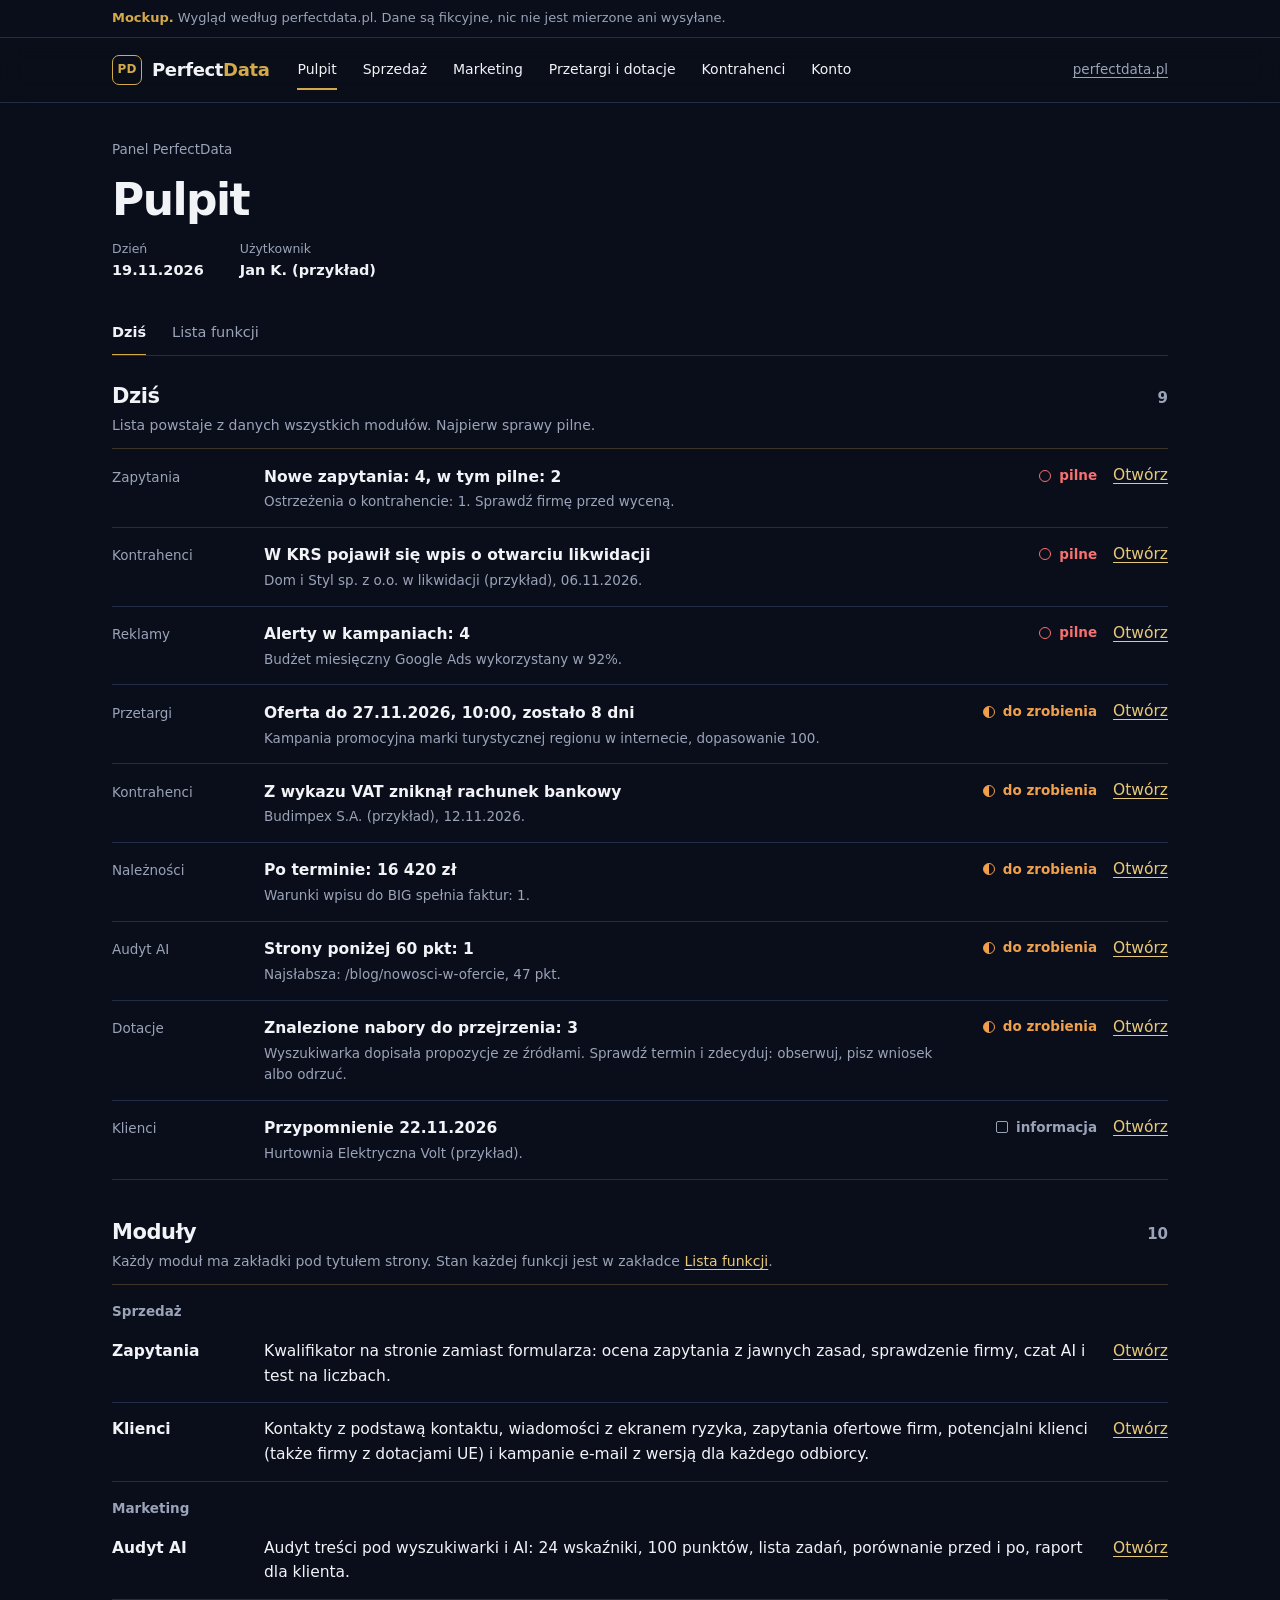
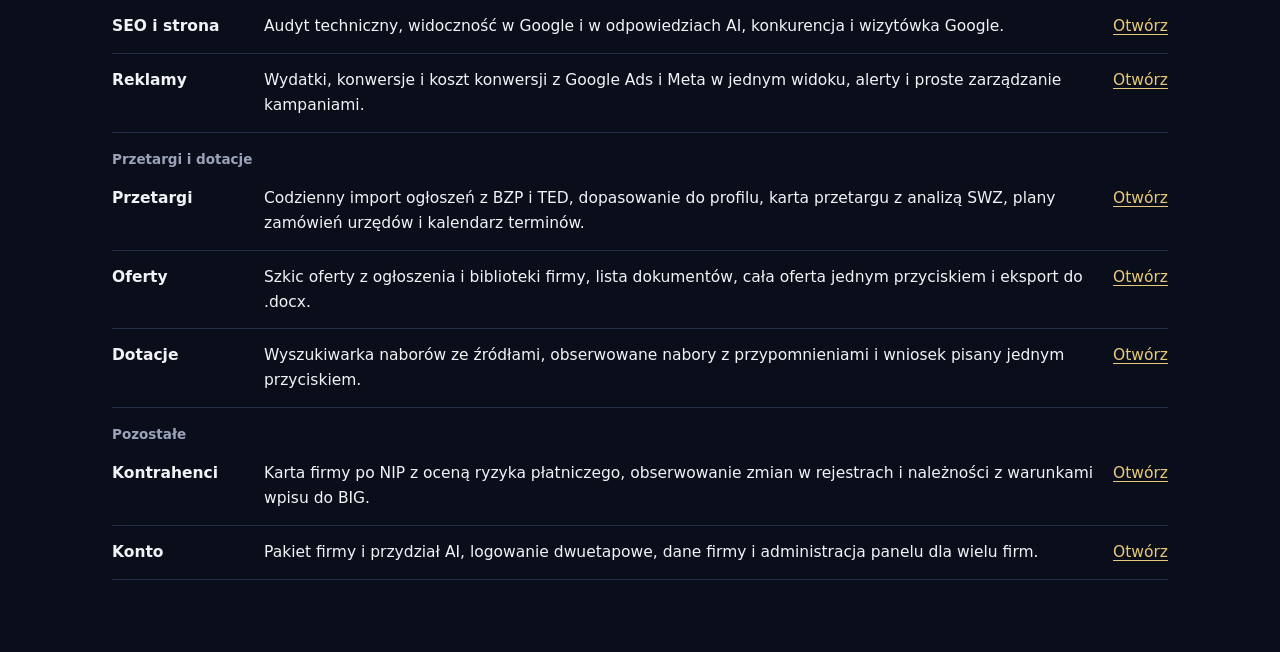
==== commit 1341837f: "Plan z listą źródeł popytu, mockup z planami zamówień, firmami z dotacjami UE i kampaniami PLAN.md: " ====
--- a/mockup/audyt-ai/public/index.html
+++ b/mockup/audyt-ai/public/index.html
@@ -338,7 +338,7 @@
 const RULES = {"version":"2026-11-20","levels":{"good":85,"mid":60},"sources":{"g_guide":{"who":"Google","label":"Google: optymalizacja pod funkcje generatywnej AI w wyszukiwarce (10.07.2026)","url":"https://developers.google.com/search/docs/fundamentals/ai-optimization-guide","short":"Google: przewodnik AI"},"g_features":{"who":"Google","label":"Google: funkcje AI a Twoja witryna (10.12.2025)","url":"https://developers.google.com/search/docs/appearance/ai-features","short":"Google: funkcje AI"},"g_snippet":{"who":"Google","label":"Google: fragmenty i meta description","url":"https://developers.google.com/search/docs/appearance/snippet","short":"Google: fragmenty"},"g_title":{"who":"Google","label":"Google: linki tytułowe","url":"https://developers.google.com/search/docs/appearance/title-link","short":"Google: tytuły"},"g_helpful":{"who":"Google","label":"Google: tworzenie pomocnych, wiarygodnych treści","url":"https://developers.google.com/search/docs/fundamentals/creating-helpful-content","short":"Google: pomocne treści"},"g_article":{"who":"Google","label":"Google: dane strukturalne Article (8.09.2026)","url":"https://developers.google.com/search/docs/data-types/article","short":"Google: Article"},"g_faq":{"who":"Google","label":"Google: koniec wyników rozszerzonych FAQ od 7.05.2026 (omówienie ppc.land)","url":"https://ppc.land/google-kills-faq-rich-results-what-seos-saw-coming-since-2019/","short":"Google: FAQ"},"cwv":{"who":"Google","label":"web.dev: Core Web Vitals","url":"https://web.dev/articles/vitals","short":"web.dev"},"openai":{"who":"Boty AI","label":"OpenAI: przegląd botów (OAI-SearchBot, GPTBot, ChatGPT-User)","url":"https://developers.openai.com/api/docs/bots.md","short":"OpenAI"},"anthropic":{"who":"Boty AI","label":"Anthropic: boty ClaudeBot, Claude-User, Claude-SearchBot","url":"https://support.claude.com/en/articles/8896518-does-anthropic-crawl-data-from-the-web-and-how-can-site-owners-block-the-crawler","short":"Anthropic"},"perplexity":{"who":"Boty AI","label":"Perplexity: boty PerplexityBot i Perplexity-User","url":"https://docs.perplexity.ai/docs/resources/perplexity-crawlers.md","short":"Perplexity"},"cloudflare":{"who":"Boty AI","label":"Cloudflare: zasady dostępu botów AI (Search, Agents, Training)","url":"https://developers.cloudflare.com/bots/additional-configurations/block-ai-bots/","short":"Cloudflare"},"ms_ads":{"who":"Microsoft","label":"Microsoft: optymalizacja treści pod odpowiedzi AI (10.2025)","url":"https://about.ads.microsoft.com/en/blog/post/october-2025/optimizing-your-content-for-inclusion-in-ai-search-answers","short":"Microsoft"},"bing_perf":{"who":"Microsoft","label":"Bing: raport AI Performance w Bing Webmaster Tools (02.2026)","url":"https://blogs.bing.com/webmaster/February-2026/Introducing-AI-Performance-in-Bing-Webmaster-Tools-Public-Preview","short":"Bing: raport AI"},"bing_guide":{"who":"Microsoft","label":"Bing: wytyczne dla webmasterów z częścią o GEO (omówienie Search Engine Journal, 02.2026)","url":"https://www.searchenginejournal.com/bing-adds-geo-to-official-guidelines-expands-ai-abuse-definitions/568442/","short":"Bing: wytyczne"},"geo":{"who":"Badanie","label":"Badanie GEO: Generative Engine Optimization (Aggarwal i in., KDD 2024)","url":"https://arxiv.org/html/2311.09735v3","short":"Badanie GEO"},"vercel":{"who":"Badanie","label":"Badanie Vercel i MERJ: boty AI a JavaScript (12.2024)","url":"https://vercel.com/blog/the-rise-of-the-ai-crawler","short":"Badanie Vercel"}},"groups":[{"id":"A","name":"Dostęp dla wyszukiwarek i botów AI","short":"Dostęp","lead":"Jeśli bot nie pobierze strony albo nie wolno mu pokazać fragmentu, reszta wskaźników nie ma znaczenia."},{"id":"B","name":"Zrozumiała struktura","short":"Struktura","lead":"Tytuł, nagłówki i dane strukturalne mówią, o czym jest strona i gdzie leży odpowiedź."},{"id":"C","name":"Wiarygodność i dowody","short":"Wiarygodność","lead":"Kto to napisał, kiedy i na jakiej podstawie."},{"id":"D","name":"Odpowiedź na pytania","short":"Odpowiedzi","lead":"Czy strona odpowiada na pytanie z frazy i na pytania poboczne, które AI zadaje przy okazji."},{"id":"E","name":"Szybkość i wygoda","short":"Szybkość","lead":"Strona ma działać szybko i poprawnie na telefonie."}],"rules":[{"code":"A1","group":"A","name":"Kod odpowiedzi","max":4,"partial":2,"required":true,"what":"Czy adres odpowiada poprawnie, bez łańcucha przekierowań.","how":"Pobieramy adres tak jak przeglądarka i liczymy przekierowania.","good":"Kod 200 po najwyżej 1 przekierowaniu.","mid":"Kod 200 po 2 lub więcej przekierowaniach.","bad":"Kod 4xx lub 5xx, pętla przekierowań albo brak odpowiedzi w 15 s.","fix":"Linkuj od razu do adresu docelowego i usuń pośrednie przekierowania.","basis":["g_features"]},{"code":"A2","group":"A","name":"Indeksowanie","max":6,"partial":3,"required":true,"what":"Czy strona może trafić do indeksu wyszukiwarki.","how":"Sprawdzamy znacznik meta robots, nagłówek X-Robots-Tag i adres kanoniczny.","good":"Brak noindex. Adres kanoniczny wskazuje tę samą stronę.","mid":"Brak noindex, ale brakuje adresu kanonicznego.","bad":"Jest noindex albo adres kanoniczny wskazuje inną stronę.","fix":"Usuń noindex i ustaw rel=canonical na własny adres strony.","basis":["g_features","g_guide"],"note":"Brak adresu kanonicznego nie blokuje indeksowania. Punktujemy go, bo wskazuje wyszukiwarce właściwy adres, gdy ta sama treść jest pod kilkoma adresami."},{"code":"A3","group":"A","name":"Fragment i cytat","max":4,"partial":2,"required":true,"what":"Czy wyszukiwarka może pokazać fragment strony. Bez tego strona nie będzie źródłem w odpowiedziach AI Google.","how":"Szukamy dyrektyw nosnippet, max-snippet i noarchive oraz atrybutu data-nosnippet.","good":"Brak nosnippet, max-snippet:0 i noarchive. Treść główna jest poza data-nosnippet.","mid":"max-snippet poniżej 160 znaków, data-nosnippet na części treści głównej albo noarchive.","bad":"nosnippet albo max-snippet:0.","fix":"Usuń ograniczenia fragmentu ze stron, które mają być cytowane. Atrybut data-nosnippet zostaw tylko na elementach, których nie chcesz pokazywać.","note":"Według wytycznych Bing dyrektywa noarchive wyłącza treść z odpowiedzi Copilota. Na Google nie wpływa, dlatego to stan „Do poprawy”, a nie „Źle”.","convention":"Próg 160 znaków jest umowny.","basis":["g_features","g_snippet","bing_guide"]},{"code":"A4","group":"A","name":"robots.txt dla botów wyszukiwania","max":8,"partial":4,"required":true,"what":"Czy boty, które budują wyniki wyszukiwania i odpowiedzi AI, mogą pobrać ten adres.","how":"Czytamy robots.txt i sprawdzamy reguły dla 5 botów: Googlebot, Bingbot, OAI-SearchBot (ChatGPT), PerplexityBot i Claude-SearchBot.","good":"Wszystkie 5 botów ma dostęp do adresu.","mid":"Googlebot i Bingbot mają dostęp, ale co najmniej 1 bot AI jest zablokowany.","bad":"Zablokowany Googlebot albo Bingbot.","fix":"Usuń regułę Disallow dla wymienionych botów. OpenAI i Perplexity podają, że zmiana działa po ok. 24 godzinach.","note":"Boty treningowe (GPTBot, ClaudeBot, Google-Extended) pokazujemy osobno i bez punktów. Ich blokada nie wpływa na wyszukiwanie. To decyzja właściciela strony.","basis":["openai","anthropic","perplexity","g_features"]},{"code":"A5","group":"A","name":"Serwer i CDN wpuszczają boty","max":4,"partial":2,"what":"Czy zapora, CDN lub hosting nie odrzucają botów mimo zgody w robots.txt.","how":"Wysyłamy 5 zapytań z nagłówkiem User-Agent każdego bota i porównujemy odpowiedź z odpowiedzią dla przeglądarki.","good":"5 z 5 zapytań zwraca kod 200 i tę samą treść co przeglądarce.","mid":"Kod 200 dla wszystkich, ale odpowiedź dla bota trwa ponad 5 s.","bad":"Co najmniej 1 bot dostaje kod 403, 429 albo stronę z testem zamiast treści.","fix":"W panelu CDN lub zapory zezwól na boty wyszukiwania AI. W Cloudflare: Security, Settings, AI Crawler and Agent access policies, kategoria Search na Allow.","note":"Test wychodzi z naszego serwera. Zapora, która weryfikuje adresy IP botów, może potraktować prawdziwego bota inaczej. Ostateczne potwierdzenie daje dziennik serwera.","convention":"Próg 5 s jest umowny.","basis":["g_features","perplexity","cloudflare"]},{"code":"A6","group":"A","name":"Treść bez JavaScript","max":4,"partial":2,"what":"Czy treść jest w kodzie HTML wysyłanym przez serwer. Według badania z 2024 r. boty OpenAI, Anthropic i Perplexity nie uruchamiają JavaScript.","how":"Porównujemy liczbę słów treści głównej w HTML z serwera i po uruchomieniu skryptów w przeglądarce.","good":"Co najmniej 90% słów treści głównej i nagłówek H1 są w HTML z serwera.","mid":"50-89% słów treści głównej.","bad":"Mniej niż 50% słów albo brak H1 w HTML z serwera.","fix":"Renderuj treść po stronie serwera. Skrypty zostaw do dodatków: opinii, czatu, liczników.","convention":"Progi 90% i 50% są umowne.","basis":["vercel","g_features","ms_ads"],"note":"Google uruchamia JavaScript, więc ten wskaźnik dotyczy pozostałych botów AI. Badanie jest z grudnia 2024 r. Jeśli boty zaczną uruchamiać skrypty, zmienimy wskaźnik w nowej wersji wytycznych."},{"code":"B1","group":"B","name":"Tytuł strony","max":4,"partial":2,"what":"Czy strona ma własny, opisowy tytuł.","how":"Odczytujemy znacznik title i porównujemy go z tytułami innych sprawdzonych stron witryny.","good":"Tytuł jest, opisuje treść i nie powtarza się na innych sprawdzonych stronach.","mid":"Tytuł powtarza się na innej stronie albo jest ogólnikiem (np. „Strona główna”).","bad":"Brak znacznika title albo jest pusty.","fix":"Napisz własny, opisowy tytuł dla każdej strony. Nazwę marki dodaj krótko na końcu.","note":"Google nie podaje limitu długości tytułu. Tytuł ponad ok. 60 znaków może zostać ucięty w wynikach, więc pokazujemy to jako wskazówkę bez punktów.","basis":["g_title","ms_ads"]},{"code":"B2","group":"B","name":"Opis strony","max":3,"partial":1,"what":"Meta description: krótki opis, którego wyszukiwarka może użyć jako fragmentu.","how":"Odczytujemy meta description i porównujemy z opisami innych sprawdzonych stron.","good":"Opis jest i nie powtarza się na innych sprawdzonych stronach.","mid":"Opis jest, ale taki sam jak na innej stronie.","bad":"Brak opisu.","fix":"Opisz w 1-2 zdaniach, co czytelnik znajdzie na stronie. Bez listy słów kluczowych.","note":"Google nie podaje limitu długości opisu.","basis":["g_snippet","ms_ads"]},{"code":"B3","group":"B","name":"Nagłówek H1","max":4,"partial":2,"what":"Czy strona ma jeden główny nagłówek zgodny z tytułem.","how":"Liczymy nagłówki H1 i porównujemy słowa H1 ze słowami tytułu (bez spójników i nazwy marki).","good":"Dokładnie jeden H1, a co najmniej połowa jego słów jest też w tytule.","mid":"Kilka H1 albo mniej niż połowa wspólnych słów z tytułem.","bad":"Brak H1 albo H1 jest pusty.","fix":"Zostaw jeden H1, który mówi to samo co tytuł strony.","convention":"Próg połowy wspólnych słów jest umowny.","basis":["g_title","ms_ads"]},{"code":"B4","group":"B","name":"Nagłówki sekcji","max":4,"partial":2,"what":"Czy treść jest podzielona na sekcje z konkretnymi nagłówkami.","how":"Sprawdzamy trzy warunki: co najmniej 2 nagłówki H2 na stronie powyżej 300 słów, poziomy po kolei (bez przeskoku z H2 do H4), brak ogólników z listy (np. „Informacje”, „Dowiedz się więcej”).","good":"Spełnione 3 z 3 warunków.","mid":"Spełnione 2 z 3 warunków.","bad":"Spełniony 1 warunek albo żaden.","fix":"Podziel treść na sekcje. Nagłówek ma mówić, o czym jest sekcja, najlepiej jako pytanie albo konkretny temat.","convention":"Próg 300 słów i lista ogólników są umowne.","basis":["g_guide","ms_ads","bing_perf"]},{"code":"B5","group":"B","name":"Bez ścian tekstu","max":3,"partial":1,"what":"Czy akapity są na tyle krótkie, że widać granice między myślami.","how":"Liczymy słowa w każdym akapicie treści głównej.","good":"Żaden akapit nie ma więcej niż 150 słów.","mid":"1-2 akapity powyżej 150 słów.","bad":"3 lub więcej akapitów powyżej 150 słów.","fix":"Podziel długie akapity. Kroki i porównania zapisz jako listę albo tabelę.","convention":"Próg 150 słów jest umowny.","basis":["ms_ads","g_guide"]},{"code":"B6","group":"B","name":"Treść jako tekst","max":3,"partial":1,"what":"Czy ważne informacje są tekstem, a nie tylko obrazem albo plikiem PDF.","how":"Liczymy zdjęcia w treści głównej z opisem alt. Sprawdzamy, czy cena, parametry i kroki są w HTML.","good":"Co najmniej 90% zdjęć w treści ma opis alt, a kluczowe dane są tekstem.","mid":"50-89% zdjęć ma opis alt.","bad":"Mniej niż 50% zdjęć ma opis alt albo kluczowe dane są tylko na obrazie lub w PDF.","fix":"Dodaj opisy alt. Parametry, ceny i kroki zapisz w HTML.","convention":"Progi 90% i 50% są umowne.","basis":["g_features","ms_ads"]},{"code":"B7","group":"B","name":"Dane strukturalne","max":4,"partial":2,"what":"Czy dane strukturalne są poprawne i zgodne z tym, co widać na stronie.","how":"Odczytujemy JSON-LD, sprawdzamy składnię i typ, porównujemy wartości (tytuł, autor, data, cena) z widoczną treścią.","good":"JSON-LD bez błędów, typ pasuje do strony (artykuł: Article lub BlogPosting, produkt: Product, strona główna: Organization i WebSite), wartości zgodne z treścią.","mid":"Brak danych strukturalnych albo dane niepełne.","bad":"Błąd składni albo wartości sprzeczne z widoczną treścią.","fix":"Dodaj JSON-LD właściwy dla rodzaju strony i trzymaj go w zgodzie z treścią.","note":"Google nie wymaga danych strukturalnych do odpowiedzi AI. Punktujemy je, bo dają wyniki rozszerzone i zaleca je Microsoft. Typ FAQPage jest bez punktów: od 7.05.2026 nie daje wyników rozszerzonych w Google.","basis":["g_features","g_guide","ms_ads","g_faq"]},{"code":"C1","group":"C","name":"Autor","max":5,"partial":2,"what":"Czy wiadomo, kto napisał treść.","how":"Szukamy podpisu autora, linku do strony o autorze lub „O nas” i właściwości author w danych strukturalnych.","good":"Widoczne imię i nazwisko autora, link do strony o autorze, autor w danych strukturalnych (Person z name i url).","mid":"Podpis jest, ale brakuje linku albo danych strukturalnych.","bad":"Brak informacji o autorze.","fix":"Podpisz treść prawdziwym autorem i podlinkuj jego stronę z opisem doświadczenia.","note":"Na stronach produktów i ofert zamiast autora sprawdzamy wydawcę (Organization). Zmyślony autor to oszustwo według Google.","basis":["g_helpful","g_article"]},{"code":"C2","group":"C","name":"Daty","max":4,"partial":2,"what":"Czy widać, kiedy treść powstała i kiedy była aktualizowana.","how":"Szukamy widocznej daty i porównujemy ją z datePublished i dateModified w danych strukturalnych (format ISO 8601).","good":"Widoczna data publikacji lub aktualizacji i ta sama data w danych strukturalnych.","mid":"Data jest widoczna, ale brakuje jej w danych strukturalnych albo różni się o ponad 1 dzień.","bad":"Brak daty. Także wtedy, gdy data zmieniła się między audytami, a treść nie.","fix":"Pokaż datę aktualizacji i zmieniaj ją tylko razem z treścią.","note":"Google ostrzega przed zmianą daty bez zmiany treści. Wskaźnik dotyczy artykułów i poradników. Na stronie głównej, stronie produktu i stronie oferty data nie jest oczekiwana, więc raport pokazuje „nie dotyczy” i nie liczy tych punktów.","basis":["g_article","g_helpful","bing_perf"],"applies":["article"]},{"code":"C3","group":"C","name":"Źródła","max":4,"partial":2,"what":"Czy twierdzenia i liczby mają podane źródło.","how":"Liczymy linki z treści głównej do zewnętrznych źródeł. Nie liczymy linków do własnej witryny, sklepów i mediów społecznościowych.","good":"Co najmniej 2 źródła na 1000 słów treści, minimum 2.","mid":"1 źródło.","bad":"Brak źródeł.","fix":"Podlinkuj dane, normy i badania, na które się powołujesz.","note":"W badaniu GEO dodanie źródeł podniosło widoczność w odpowiedzi AI o 28%. Test był na symulowanym silniku, nie na ChatGPT ani Google. Wskaźnik dotyczy artykułów i poradników. Na pozostałych rodzajach stron raport pokazuje „nie dotyczy” i nie liczy tych punktów.","convention":"Próg 2 źródeł na 1000 słów jest umowny.","basis":["geo","g_helpful","bing_perf"],"applies":["article"]},{"code":"C4","group":"C","name":"Konkretne dane","max":3,"partial":1,"what":"Czy treść podaje liczby i parametry zamiast ogólników.","how":"Liczymy zdania z liczbą i jednostką (np. 15 barów, 1450 W, 2 lata gwarancji) na 1000 słów treści.","good":"Co najmniej 5 takich zdań na 1000 słów.","mid":"2-4 na 1000 słów.","bad":"0-1 na 1000 słów.","fix":"Zamień ogólniki na parametry. Zamiast „cichy ekspres” napisz „ekspres o głośności 52 dB”.","note":"W badaniu GEO dodanie statystyk podniosło widoczność o 31% (symulowany silnik).","convention":"Progi są umowne.","basis":["geo","ms_ads"]},{"code":"C5","group":"C","name":"Dane firmy","max":4,"partial":2,"what":"Czy wiadomo, jaka firma stoi za stroną.","how":"Sprawdzamy trzy warunki: Organization w danych strukturalnych (name, url, logo), linki do stron „Kontakt” i „O nas”, te same dane firmy w stopce i na stronie kontaktowej.","good":"Spełnione 3 z 3 warunków.","mid":"Spełnione 2 z 3 warunków.","bad":"Spełniony 1 warunek albo żaden.","fix":"Dodaj dane Organization, stronę „O nas” i ujednolić nazwę, adres i NIP w całej witrynie.","basis":["g_helpful","bing_guide"]},{"code":"D1","group":"D","name":"Odpowiedź na początku","max":5,"partial":2,"ai":true,"what":"Czy strona od razu odpowiada na pytanie z frazy.","how":"Model AI czyta pierwsze 300 słów po H1 i wskazuje zdanie, które odpowiada na główne pytanie. Raport pokazuje to zdanie i jego pozycję.","good":"Bezpośrednia odpowiedź w pierwszych 100 słowach.","mid":"Odpowiedź między 101. a 300. słowem.","bad":"Brak bezpośredniej odpowiedzi w pierwszych 300 słowach.","fix":"Zacznij od odpowiedzi w 1-2 zdaniach. Szczegóły i wyjątki podaj niżej.","convention":"Progi 100 i 300 słów są umowne.","basis":["bing_guide","ms_ads"]},{"code":"D2","group":"D","name":"Pytania poboczne","max":7,"partial":3,"ai":true,"what":"Na ile pytań pobocznych odpowiada strona. Wyszukiwarki AI rozbijają jedno zapytanie na kilka i szukają odpowiedzi na każde.","how":"Przy pierwszym audycie ustalamy 10 pytań pobocznych do frazy i zamrażamy listę. Przy każdym audycie model AI sprawdza, na które pytania strona odpowiada, i podaje cytat.","good":"Odpowiedź na co najmniej 8 z 10 pytań.","mid":"Odpowiedź na 5-7 pytań.","bad":"Odpowiedź na 4 pytania lub mniej.","fix":"Dopisz brakujące odpowiedzi na tej samej stronie, każdą pod własnym nagłówkiem.","note":"Nie twórz osobnych stron pod każdą odmianę pytania. Google traktuje to jako nadużycie (scaled content abuse).","convention":"Liczba 10 pytań i progi są umowne. Listę pytań zatwierdza opiekun klienta.","basis":["g_guide","g_features","bing_perf"]},{"code":"D3","group":"D","name":"Jeden temat, jedna nazwa","max":3,"partial":1,"what":"Czy strona trzyma się jednego tematu i nazywa go zawsze tak samo.","how":"Porównujemy nazwę głównego tematu w tytule, H1, pierwszym akapicie i danych strukturalnych.","good":"Ta sama nazwa w 4 z 4 miejsc.","mid":"Ta sama nazwa w 3 z 4 miejsc.","bad":"Ta sama nazwa w 2 miejscach lub mniej.","fix":"Nazywaj produkt, usługę lub temat zawsze tak samo. Jedna strona, jeden temat.","basis":["bing_guide","bing_perf"]},{"code":"E1","group":"E","name":"Core Web Vitals","max":6,"partial":3,"parts":true,"what":"Szybkość ładowania, reakcja na kliknięcie i stabilność układu u prawdziwych użytkowników.","how":"Bierzemy dane użytkowników Chrome z 28 dni (75. percentyl, telefon) z PageSpeed Insights. Gdy ich brak, pokazujemy pomiar laboratoryjny i to oznaczamy.","good":"LCP do 2,5 s, INP do 200 ms, CLS do 0,1. Po 2 pkt za każdy z trzech wskaźników.","mid":"LCP do 4,0 s, INP do 500 ms, CLS do 0,25. Po 1 pkt.","bad":"Powyżej tych wartości. 0 pkt.","fix":"Zmniejsz i wczytuj z wyprzedzeniem główne zdjęcie, ogranicz skrypty, podaj wymiary obrazów i miejsc na reklamy.","basis":["cwv","g_guide"]},{"code":"E2","group":"E","name":"Wygląd na telefonie","max":2,"partial":1,"what":"Czy strona dopasowuje się do ekranu telefonu.","how":"Sprawdzamy meta viewport i szerokość strony przy ekranie 360 px.","good":"Jest meta viewport i strona nie przewija się w poziomie.","mid":"Jest meta viewport, ale strona przewija się w poziomie.","bad":"Brak meta viewport.","fix":"Dodaj meta viewport i usuń elementy o stałej szerokości.","basis":["g_guide"]},{"code":"E3","group":"E","name":"HTTPS","max":2,"partial":1,"what":"Czy strona działa bezpiecznie po HTTPS.","how":"Sprawdzamy certyfikat, przekierowanie z http i zasoby ładowane po http.","good":"HTTPS działa, http przekierowuje, żaden zasób nie ładuje się po http.","mid":"HTTPS działa, ale część zasobów ładuje się po http.","bad":"Brak HTTPS albo błąd certyfikatu.","fix":"Włącz przekierowanie na HTTPS i popraw adresy zasobów.","basis":["g_guide"]}],"unscored":[{"name":"Długość tytułu ponad 60 znaków","why":"Google nie podaje limitu długości. Długi tytuł może zostać ucięty w wynikach, więc to wskazówka, nie błąd.","basis":["g_title"]},{"name":"Długość treści na tle konkurencji","why":"Google pisze wprost, że nie ma idealnej długości strony. Dopisywanie tekstu dla samej długości nie pomaga.","basis":["g_guide"]},{"name":"Sekcje po 200-500 słów (CitationOne: Chunk Optimization)","why":"Google: „There's no requirement to break your content into tiny pieces for AI to better understand it.” Dzielimy treść dla czytelnika, nie pod licznik słów.","basis":["g_guide"]},{"name":"Nasycenie terminami na tle TOP 10 (TF-IDF)","why":"Google podaje, że systemy rozumieją synonimy i intencję. Bing zalicza sztucznie konstruowany język do nadużyć. W badaniu GEO upychanie słów kluczowych obniżyło widoczność o 8%.","basis":["g_guide","bing_guide","geo"]},{"name":"Strona czynna zamiast biernej (CitationOne: Semantic Roles)","why":"Nie znaleźliśmy oficjalnego źródła ani badania, które to potwierdza.","basis":[]},{"name":"Plik llms.txt","why":"Google go nie używa. Plik nie pomaga i nie szkodzi w Google. Można go mieć dla innych usług.","basis":["g_guide","g_features"]},{"name":"FAQPage w danych strukturalnych","why":"Od 7.05.2026 wyniki rozszerzone FAQ nie pojawiają się w Google. Znaczniki można zostawić. Sekcja pytań i odpowiedzi w treści nadal ma sens i liczy się we wskaźniku D2.","basis":["g_faq","bing_perf"]},{"name":"Boty treningowe: GPTBot, ClaudeBot, Google-Extended","why":"Służą do trenowania modeli, nie do wyszukiwania. Blokada nie zmienia widoczności w ChatGPT, Claude ani Google. To decyzja właściciela strony.","basis":["openai","anthropic","g_features"]},{"name":"IndexNow","why":"Microsoft zaleca go do szybkiego zgłaszania zmian w Bing. Nie wpływa na Google, więc pokazujemy go jako wskazówkę.","basis":["bing_perf"]}],"page_types":{"article":"Artykuł lub poradnik","product":"Strona produktu","home":"Strona główna","other":"Oferta, usługa lub inna strona"}};
 const SAMPLE = {"client":"Sklep Przykładowy (dane fikcyjne)","url":"https://sklep-przykladowy.example/poradnik/ekspres-cisnieniowy-do-domu","title":"Jaki ekspres ciśnieniowy do domu wybrać","phrase":"jaki ekspres ciśnieniowy do domu","audits":[{"id":"a","label":"przed pracami","date":"14.10.2026"},{"id":"b","label":"po pracach","date":"18.11.2026"}],"results":{"A1":{"a":["good","Kod 200, 1 przekierowanie (z http na https)"],"b":["good","Kod 200, 1 przekierowanie (z http na https)"]},"A2":{"a":["good","Brak noindex, adres kanoniczny wskazuje tę stronę"],"b":["good","Brak noindex, adres kanoniczny wskazuje tę stronę"]},"A3":{"a":["good","Brak ograniczeń fragmentu"],"b":["good","Brak ograniczeń fragmentu"]},"A4":{"a":["mid","4 z 5 botów ma dostęp, zablokowany OAI-SearchBot","robots.txt, wiersze 14-15: „User-agent: OAI-SearchBot” i „Disallow: /”. Bez punktów: GPTBot zablokowany, ClaudeBot i Google-Extended dozwolone."],"b":["good","5 z 5 botów ma dostęp","Bez punktów: GPTBot nadal zablokowany. To decyzja właściciela i nie wpływa na wyszukiwanie."]},"A5":{"a":["bad","3 z 5: PerplexityBot i Claude-SearchBot dostają kod 403","Odpowiedź zawiera nagłówek cf-mitigated: challenge. Zapora CDN blokuje kategorię botów AI."],"b":["good","5 z 5 zapytań z kodem 200"]},"A6":{"a":["mid","64% słów treści w HTML z serwera","Tabela porównawcza modeli (412 słów) pojawia się dopiero po uruchomieniu skryptu."],"b":["good","97% słów treści w HTML z serwera"]},"B1":{"a":["good","Unikalny, 71 znaków","Wskazówka bez punktów: tytuł ponad 60 znaków może zostać ucięty w wynikach."],"b":["good","Unikalny, 54 znaki"]},"B2":{"a":["bad","Brak meta description"],"b":["good","Jest, 148 znaków, nie powtarza się"]},"B3":{"a":["mid","1 H1: „Poradnik”, 0 wspólnych słów z tytułem"],"b":["good","1 H1, 5 z 6 słów jest też w tytule"]},"B4":{"a":["mid","2 z 3: nagłówek „Informacje” jest ogólnikiem","6 nagłówków H2, poziomy po kolei."],"b":["good","3 z 3: 8 nagłówków H2, poziomy po kolei, bez ogólników"]},"B5":{"a":["mid","2 akapity powyżej 150 słów (212 i 187 słów)"],"b":["good","Najdłuższy akapit ma 96 słów"]},"B6":{"a":["mid","7 z 12 zdjęć ma opis alt (58%)"],"b":["good","12 z 12 zdjęć ma opis alt"]},"B7":{"a":["mid","Article bez autora i daty aktualizacji"],"b":["good","Article, BreadcrumbList i Organization, wartości zgodne z treścią"]},"C1":{"a":["bad","Brak podpisu autora"],"b":["good","Podpis, strona autora i Person w danych strukturalnych"]},"C2":{"a":["mid","Data widoczna (3.02.2026), brak jej w danych strukturalnych"],"b":["good","Aktualizacja 12.11.2026, zgodna z dateModified","Treść zmieniła się między audytami (inny skrót treści), więc zmiana daty jest uzasadniona."]},"C3":{"a":["bad","0 źródeł na 1840 słów"],"b":["good","5 źródeł na 2130 słów"]},"C4":{"a":["mid","3 zdania z liczbą i jednostką na 1000 słów"],"b":["good","8 zdań z liczbą i jednostką na 1000 słów"]},"C5":{"a":["mid","2 z 3: brak strony „O nas”"],"b":["mid","2 z 3: strona „O nas” jest w przygotowaniu"]},"D1":{"a":["mid","Odpowiedź dopiero w 214. słowie","Wskazane zdanie: „Do domu najczęściej wystarczy ekspres kolbowy albo automatyczny o ciśnieniu 15 barów.”"],"b":["good","Odpowiedź w 31. słowie","Wskazane zdanie: „Do domu najczęściej wystarczy ekspres kolbowy albo automatyczny o ciśnieniu 15 barów.”"]},"D2":{"a":["mid","Odpowiedź na 5 z 10 pytań"],"b":["good","Odpowiedź na 9 z 10 pytań"]},"D3":{"a":["good","4 z 4: „ekspres ciśnieniowy”"],"b":["good","4 z 4: „ekspres ciśnieniowy”"]},"E1":{"a":["parts","LCP 3,4 s; INP 180 ms; CLS 0,21","Dane użytkowników Chrome z 28 dni, telefon.",[1,2,1]],"b":["parts","LCP 2,3 s; INP 170 ms; CLS 0,12","Dane użytkowników Chrome z 28 dni, telefon. CLS: baner z kodem rabatowym przesuwa treść.",[2,2,1]]},"E2":{"a":["good","Meta viewport jest, brak przewijania w poziomie"],"b":["good","Meta viewport jest, brak przewijania w poziomie"]},"E3":{"a":["good","HTTPS działa, brak zasobów po http"],"b":["good","HTTPS działa, brak zasobów po http"]}},"questions":[["Czym różni się ekspres kolbowy od automatycznego?",true,true],["Jakie ciśnienie powinien mieć ekspres do domu?",true,true],["Ile kosztuje dobry ekspres ciśnieniowy do domu?",false,true],["Czy warto dopłacić do ekspresu z młynkiem?",true,true],["Jak często trzeba odkamieniać ekspres?",false,true],["Jaki ekspres wybrać do małej kuchni?",false,true],["Ile prądu zużywa ekspres ciśnieniowy?",false,true],["Jaka kawa nadaje się do ekspresu ciśnieniowego?",true,true],["Czy ekspres ciśnieniowy spieni mleko?",true,true],["Ile lat działa ekspres i jak wygląda serwis?",false,false]],"engines":["ChatGPT (wyszukiwanie)","Perplexity","Gemini z wyszukiwarką Google"],"runs":3,"citations":[["jaki ekspres ciśnieniowy do domu",[0,1,0],[2,3,1]],["Ile kosztuje dobry ekspres ciśnieniowy do domu?",[0,0,0],[1,2,0]],["Jak często trzeba odkamieniać ekspres?",[0,0,0],[3,2,2]],["Ile prądu zużywa ekspres ciśnieniowy?",[0,0,0],[0,1,0]]],"rivals":[["porownywarka.example",21],["magazyn-kawowy.example",14],["forum-baristow.example",9]],"pages":[["/poradnik/ekspres-cisnieniowy-do-domu","jaki ekspres ciśnieniowy do domu",97,"Brak strony „O nas”"],["/ekspres-kolbowy-model-x","ekspres kolbowy model x opinie",88,"CLS 0,14: zdjęcia bez wymiarów"],["/","sklep z ekspresami do kawy",81,"Brak strony „O nas”"],["/poradnik/jak-odkamienic-ekspres","jak odkamienić ekspres",74,"Odpowiedź na 5 z 10 pytań pobocznych"],["/ekspresy-kolbowe","ekspresy kolbowe",68,"Brak opisu strony, 2 akapity powyżej 150 słów"],["/blog/nowosci-w-ofercie","nowości ekspresy 2026",47,"PerplexityBot dostaje kod 403"]]};
 const LEADS = {"version":"2026-11-19","company":"PerfectData","pages":"strona główna, cennik i 4 strony usług","levels":{"hot":70,"talk":40},"questions":[{"id":"need","text":"W czym możemy pomóc?","label":"Potrzeba","options":[["SEO i GEO: widoczność w Google i w odpowiedziach AI",25],["Google Ads",25],["Meta Ads",20],["Strona lub landing page",20],["Jeszcze nie wiem, potrzebuję diagnozy",10]]},{"id":"business","text":"Co sprzedajesz?","label":"Rodzaj firmy","options":[["Produkty lub usługi dla firm",15],["Prowadzę sklep internetowy",15],["Usługi dla klientów indywidualnych",10],["Coś innego",5]]},{"id":"when","text":"Kiedy chcesz zacząć?","label":"Termin","options":[["Od razu",25],["W ciągu miesiąca",20],["W tym kwartale",10],["Na razie się rozglądam",0]]},{"id":"budget","text":"Jaki miesięczny budżet na obsługę przewidujesz? Bez budżetu na reklamy.","label":"Budżet","options":[["Powyżej 5000 zł",25],["2000-5000 zł",20],["1000-2000 zł",15],["Poniżej 1000 zł",5],["Jeszcze nie wiem",10]]}],"phone_points":10,"greeting":"Dzień dobry. Jestem asystentem AI PerfectData. Zadam 4 krótkie pytania, żeby od razu skierować Cię do właściwej osoby.","url_prompt":"Podaj adres strony. Przed rozmową sprawdzimy, jak widzą ją wyszukiwarki i boty AI.","thanks":"Dziękujemy. Odezwiemy się najpóźniej w następnym dniu roboczym.","leads":[{"at":"19.11.2026, 09:12","company":"Hurtownia Narzędzi Stalmet (przykład)","person":"Anna K.","email":"anna@stalmet.example","phone":true,"answers":[0,0,0,0],"status":"Nowe","consent":false,"page":"/uslugi/seo-geo","nip":["good","Czynny podatnik VAT, wpis w KRS bez zmian."],"shop":"stalmet.example","audit":48,"summary":"Sprzedaje narzędzia firmom. Chce, żeby oferta pojawiała się w odpowiedziach AI na pytania o dobór narzędzi."},{"at":"19.11.2026, 08:40","company":"Rowery Koło (przykład)","person":"Marek W.","email":"marek@rowery-kolo.example","phone":true,"answers":[1,1,1,1],"status":"W kontakcie","consent":true,"page":"/uslugi/google-ads","nip":null,"shop":"rowery-kolo.example","audit":61,"summary":"Sklep internetowy. Kampanie prowadzi sam, a koszt zamówienia rośnie od wiosny."},{"at":"18.11.2026, 21:57","company":"Dom i Styl (przykład)","person":"Katarzyna B.","email":"biuro@dom-i-styl.example","phone":false,"answers":[3,1,1,1],"status":"Nowe","consent":false,"page":"/","nip":["bad","Spółka w likwidacji według KRS. Sprawdź kontrahenta przed wyceną."],"shop":"dom-i-styl.example","audit":39,"summary":"Chce nową stronę sprzedażową. Zapytanie wysłane poza godzinami pracy."},{"at":"18.11.2026, 14:05","company":"Kancelaria Podatkowa Nowak (przykład)","person":"Ewa N.","email":"ewa@kancelaria-nowak.example","phone":false,"answers":[2,2,0,3],"status":"Oferta wysłana","consent":false,"page":"/uslugi/meta-ads","nip":null,"shop":"kancelaria-nowak.example","audit":44,"summary":"Szuka klientów indywidualnych z okolicy. Chce zacząć od małej kampanii."},{"at":"18.11.2026, 11:30","company":"Herbaty Świata (przykład)","person":"Piotr N.","email":"piotr@herbaty-swiata.example","phone":true,"answers":[4,1,2,4],"status":"Nowe","consent":true,"page":"/diagnoza","nip":null,"shop":null,"audit":null,"summary":"Po bezpłatnej diagnozie chce omówić najsłabszy obszar: pomiar konwersji."},{"at":"17.11.2026, 16:48","company":"Auto Części 24 (przykład)","person":"Tomasz R.","email":"tomasz@auto-czesci-24.example","phone":false,"answers":[3,3,3,3],"status":"Nowe","consent":false,"page":"/blog/","nip":null,"shop":null,"audit":null,"summary":"Pyta ogólnie o koszt strony. Bez konkretnego terminu."}],"knowledge":{"library":6,"pages":14,"read_at":"18.11.2026"},"limits":{"messages":12,"daily":500,"ai_month":2000},"funnel":[["Odsłony stron z widżetem",1265],["Rozpoczęte rozmowy",148],["Odpowiedzi na wszystkie pytania",61],["Zostawiony kontakt",29],["Zapytania pilne",11]],"ab":{"days":30,"a":["Zwykły formularz",1240,21],"b":["Kwalifikator",1265,29]}};
-const PLAT = {"today":"2026-11-19","org":{"name":"PerfectData","user":"Jan K.","site":"perfectdata.pl"},"states":{"silnik":["good","Działa w silniku"],"plan":["plain","Do zbudowania"],"zgoda":["mid","Czeka na zgodę Google i Meta"]},"functions":[{"module":"Zapytania","items":[["Kwalifikator zamiast formularza: pytania, punkty, progi","kwalifikator","silnik","Pytania i punkty edytujesz jako tekst. Zmiana zasad tworzy nową wersję."],["Lista zapytań z oceną, sprawdzeniem firmy i podstawą kontaktu","zapytania","silnik","Powiadomienie e-mail o każdym zapytaniu."],["Widżet na stronę z informacją o AI i klauzulą RODO","widzet","silnik","Kod jest gotowy w ustawieniach widżetu. Na stronę trafi dopiero po Twojej zgodzie."],["Czat AI z bazy wiedzy firmy, z limitami","kwalifikator","silnik","Wymaga klucza API. Bez niego działają same pytania."],["Lejek i test: formularz czy kwalifikator","wyniki","silnik","Wynik testu z informacją, czy różnica jest już pewna."]]},{"module":"Klienci","items":[["Kontakty z zapisaną podstawą kontaktu","kontakty","silnik",""],["Szkic wiadomości: regułowy albo AI z treści strony odbiorcy","wiadomosc","silnik",""],["Ekran ryzyka prawnego przed wysyłką, decyzja należy do Ciebie","wiadomosc","silnik","Potwierdzenie trafia do dziennika."],["Blokada po sprzeciwie odbiorcy","wiadomosc","silnik","Jedyna twarda blokada."],["Dziennik decyzji i wysłanych wiadomości","wysylka","silnik",""],["Wysyłka z własnej skrzynki","wysylka","silnik","Dziś przez program pocztowy albo plik .eml. Gmail i Microsoft 365 są w planie."],["Zapytania ofertowe firm: gdzie szukać i rejestr z terminami","rfq","silnik","Źródła nie udostępniają danych programom. Panel pokazuje, gdzie szukać, a znalezione zapytanie wpisujesz do rejestru: panel pilnuje terminu i przygotowuje odpowiedź."],["Opis idealnego klienta ze strony firmy","firmy","silnik","AI czyta stronę firmy i bibliotekę. Grupa klientów zostaje tylko z cytatem. Opis można poprawić ręcznie."],["Lista potencjalnych klientów: firmy z wyników przetargów i z Twojej listy, dopasowanie i powód kontaktu","firmy","silnik","Dane z wykazu VAT i KRS, punkty z jawnej tabeli. Adresów e-mail panel nie zbiera."],["Treść oferty układana automatycznie i drogi kontaktu z oceną ryzyka","firmy","silnik","Odpowiedź na zapytanie, adres podany przez firmę do ofert, list pocztą albo e-mail bez zgody z ekranem ryzyka. Decyzja należy do Ciebie."],["Zgoda na ofertę e-mailem zbierana listem: strona zgody z kodem QR i dowodem","firmy","silnik","Prośba o zgodę wysłana e-mailem sama wymaga zgody. Dlatego list ma adres strony, na której firma sama wpisuje e-mail i zaznacza zgodę. Panel zapisuje treść zgody, czas i źródło."],["Audyt strony jako zachęta: list obiecuje raport, firma dostaje go na własną prośbę","firmy","silnik","Wynik trafia do treści oferty. Na stronie zgody prośba o raport i zgoda na ofertę to dwa osobne pola."],["Lejek listów: wejścia na stronę zgody, zgody, oferty, odpowiedzi i koszt jednej zgody","firmy","silnik","Wejścia liczy serwer, bez plików cookie. Podgląd z panelu się nie liczy."],["Listy seryjnie: jeden plik do druku z kodami QR i adresy na koperty","firmy","silnik","Każdy list od nowej strony, z adresem strony zgody tej firmy. Adresy w pliku dla arkusza."],["Przypomnienie po liście i drugi, krótszy list","firmy","silnik","Po 21 dniach bez odpowiedzi. Drugi list zapowiada, że jest ostatni, a panel nie proponuje trzeciego."],["Kod QR na wizytówkę i stoisko: ogólna strona zgody","firmy","silnik","Kto zeskanuje kod, sam wpisuje firmę i e-mail. Panel zakłada kontakt z podstawą „zgoda”."],["Pytanie na stronie zgody, co firmę interesuje","firmy","silnik","Tematy ustawiasz w panelu. Szkic oferty nawiązuje do zaznaczonych."],["Wyszukiwanie firm w CEIDG: branża, region, data założenia","firmy","silnik","Działa po wpisaniu bezpłatnego tokenu hurtowni danych CEIDG. Bez adresów e-mail i telefonów. Spółek z KRS tak szukać się nie da."],["Sekwencje z przypomnieniami i dziennymi limitami","wysylka","silnik","Panel pilnuje terminów i przygotowuje treść kolejnych kroków. Wysyłasz ze swojej skrzynki."],["Co napisał klient: zapytanie, zapytanie ofertowe, wklejona odpowiedź","kontakty","silnik","Rozwijane przy kontakcie. Panel nie czyta skrzynki, więc odpowiedź e-mail wklejasz przy „Firma odpisała”."],["Wykrywanie odpowiedzi i wypisań","wysylka","plan","Wypisanie działa: odbiorca klika adres w stopce oferty. Odpowiedź zaznaczasz ręcznie, bo automat wymaga połączenia ze skrzynką."]]},{"module":"Audyt AI","items":[["Wynik 0-100 z 24 wskaźników i jawnymi progami","raport","silnik","Sprawdzony na prawdziwej stronie. 4 wskaźniki wymagają podłączenia usług (AI i renderowanie)."],["Lista zadań z punktami i warunkiem zaliczenia","raport","silnik",""],["Wytyczne wskaźników ze źródłami","wytyczne","silnik","Ten sam plik wytycznych czyta silnik i ta strona."],["Porównanie przed i po","postep","silnik",""],["Cytowania w wyszukiwarkach AI","cytowania","plan","Wymaga kluczy do OpenAI, Perplexity i Gemini oraz decyzji, jak często pytać."],["Audyt wielu stron z mapy witryny","strony","silnik","Do 20 stron naraz, każda z własną frazą."],["Raport dla klienta pod publicznym linkiem","raport","silnik","Link wygasa po 90 dniach i można go wyłączyć."]]},{"module":"SEO i strona","items":[["Audyt techniczny: bezpieczeństwo, platforma, szybkość, SEO, analityka i RODO","technika","silnik","Ten sam silnik co w PrestaCheck."],["Lista poprawek z priorytetem","technika","silnik","Szacowany czas pracy jest do dodania."],["Porównanie z konkurentami","konkurenci","silnik",""],["Widoczność w Google z Search Console: plik z eksportu albo połączenie jednym adresem e-mail","google","silnik","Stałe połączenie wymaga jednego klucza Google po stronie administratora panelu."],["Co poprawić najpierw: zapytania tuż za czołówką, słabe tytuły, spadki, dwie strony na jedno zapytanie","google","silnik",""],["Widoczność w odpowiedziach AI: Google, Copilot, wejścia z asystentów i boty AI","ai","silnik","Raporty Google i Binga wgrywa się albo wkleja, bo nie mają API."],["Konkurencja z map witryn: co publikują i jakich tematów brakuje","konkurenci","silnik",""],["Własne konto Google i token Cloudflare każdej firmy","google","silnik","Firma łączy swoje konto Google jednym przyciskiem (tylko odczyt) i widzi wyłącznie swoje dane. Wymaga klienta OAuth po stronie właściciela panelu."],["Wizytówka Google: oceny i kompletność","wizytowka","plan","Wymaga zgody Google na dostęp do wizytówek."]]},{"module":"Reklamy","items":[["Podłączenie kont Google Ads i Meta","reklamy","zgoda","Google: dostęp Basic do API. Meta: weryfikacja firmy i przegląd aplikacji."],["Wydatki, kliknięcia, konwersje i koszt konwersji w jednym widoku","reklamy","zgoda",""],["Porównanie okresów","reklamy","zgoda",""],["Alerty: budżet, wzrost kosztu konwersji o 30%, wstrzymana kampania","alerty","zgoda",""],["Wstrzymanie i wznowienie kampanii, zmiana budżetu z potwierdzeniem","kampanie","zgoda",""],["Dziennik zmian w kampaniach","kampanie","zgoda",""]]},{"module":"Przetargi","items":[["Codzienny import ogłoszeń z BZP i TED","przetargi","silnik","Sprawdzony na 2195 prawdziwych ogłoszeniach."],["Profil firmy: CPV, słowa kluczowe, województwa, wartość","profil","silnik",""],["Dopasowanie 0-100 z uzasadnieniem","przetargi","silnik",""],["Karta przetargu: wadium, kryteria, terminy, warunki ze wskazaniem źródła","przetarg","silnik",""],["Analiza SWZ przez AI: warunki, kary, płatności, ryzyka","przetarg","silnik","Wymaga klucza API."],["Pytania do dokumentacji","przetarg","silnik",""],["Kalendarz terminów","terminy","silnik","Plik .ics do własnego kalendarza."],["Poranny e-mail z nowymi przetargami","profil","silnik","W jednym przeglądzie z zapytaniami i alertami. Wymaga klucza usługi wysyłkowej."],["Wyniki przetargów: kto wygrywa i za ile","przetargi","silnik","Sprawdzone na 25 prawdziwych ogłoszeniach o wyniku. Alert, gdy zapisany przetarg zostanie rozstrzygnięty."],["Przetarg jednym kliknięciem w ofertach","przetargi","silnik","Przycisk „Do ofert” zakłada szkic oferty i zapisuje przetarg. Drugi klik nie tworzy duplikatu."]]},{"module":"Oferty","items":[["Biblioteka firmy: referencje, osoby, certyfikaty, polisy, opisy","biblioteka","silnik",""],["Szkic oferty z ogłoszenia, SWZ i biblioteki","oferta","silnik",""],["Zdania bez źródła oznaczone do sprawdzenia","oferta","silnik",""],["Lista dokumentów do złożenia","oferta","silnik","Z ogłoszenia i analizy SWZ. Zespół odhacza gotowe pozycje i dopisuje własne."],["Eksport do .docx","oferta","silnik",""],["Praca kilku osób nad jedną ofertą","oferta","silnik","Sekcję przydzielasz osobie z zespołu. Zapis nie nadpisuje cudzej zmiany."]]},{"module":"Dotacje","items":[["Wyszukiwarka naborów: AI szuka i podaje źródła","dotacje","silnik","Opisujesz, na co szukasz pieniędzy. Na listę trafiają tylko nabory, których adres był w wynikach wyszukiwania. Oficjalnych list panel nie pobiera, bo są zabezpieczone przed automatami."],["Obserwowane nabory z przypomnieniami o terminie","dotacje","silnik","Panel przypomina 14, 7 i 3 dni przed końcem naboru i zakłada z naboru szkic wniosku. Nabór trafia tu z wyszukiwarki albo z ręcznego wpisu."],["Ocena, czy firma kwalifikuje się do naboru","dotacje","silnik","Warunki z wgranego regulaminu, każdy z cytatem. Ocena tylko z potwierdzeniem w danych firmy."],["Wniosek o dotację według regulaminu naboru","wniosek","silnik",""],["Cały wniosek albo oferta jednym przyciskiem","wniosek","silnik","AI pisze po kolei wszystkie sekcje, których nikt nie oznaczył jako gotowe. Każda sekcja to jedno użycie AI z pakietu."]]},{"module":"Kontrahenci","items":[["Karta firmy po NIP: wykaz VAT, rachunki, KRS, zarząd","kontrahent","silnik",""],["Ocena ryzyka płatniczego 0-100 z listą sygnałów","kontrahent","silnik","Tylko dane publiczne."],["Decyzje UOKiK o zatorach płatniczych","kontrahent","silnik",""],["Obserwowane firmy i alerty o zmianach","obserwowane","silnik",""],["Należności: wezwanie do zapłaty i warunki wpisu do BIG","naleznosci","silnik","Długi widzi tylko Twoja firma."],["Upadłości i restrukturyzacje z Krajowego Rejestru Zadłużonych","kontrahent","silnik","Rejestr nie udostępnia danych programom. Karta firmy pokazuje, gdzie to sprawdzić, i zapisuje wynik. Obserwowane firmy przypominają o sprawdzeniu co 90 dni."],["Szacowany czas płacenia dostawcom ze sprawozdań","kontrahent","silnik","Dwie liczby przepisujesz ze sprawozdania w przeglądarce dokumentów finansowych KRS, a panel liczy dni."],["Wpis długu do BIG z platformy","naleznosci","plan","Wymaga umowy z biurem."]]},{"module":"Konto i platforma","items":[["Pakiety z miesięcznym przydziałem AI","pakiet","silnik","Podstawowy i Rozszerzony. Po wyczerpaniu przydziału panel nie pyta modelu, a funkcje bez AI działają dalej."],["Administracja: firmy, zaproszenia, blokada, limity","administracja","silnik","Tylko dla właściciela panelu. Widzi liczby o firmach, nie ich dane. Płatności panel nie obsługuje."],["Logowanie dwuetapowe i wylogowanie z innych urządzeń","bezpieczenstwo","silnik","Kod z aplikacji, kody zapasowe, unieważnianie sesji po zmianie hasła."],["Eksport i usunięcie danych firmy","bezpieczenstwo","silnik","Paczka ZIP bez haseł i sekretów. Usunięcie wymaga hasła i przepisania nazwy firmy."]]}],"contacts":[{"id":1,"company":"Hurtownia Narzędzi Stalmet (przykład)","person":"Anna K.","email":"anna@stalmet.example","site":"stalmet.example","basis":"rfq","detail":"zapytanie z widżetu: SEO i GEO","at":"19.11.2026","unsub":null,"voice":[{"source":"Zapytanie ze strony","at":"19.11.2026","text":"Szukamy agencji do sklepu z narzędziami.\nPotrzeba: SEO i GEO\nTermin: w ciągu miesiąca\nPytanie do czatu: Czy robicie też kampanie produktowe?"},{"source":"Odpowiedź e-mail (wklejona)","at":"22.11.2026","text":"Dzień dobry,\ndziękujemy za ofertę. Prosimy o wycenę wariantu z kampanią produktową i termin startu.\n\nPozdrawiam\nAnna K."}]},{"id":2,"company":"Rowery Koło (przykład)","person":"Marek W.","email":"marek@rowery-kolo.example","site":"rowery-kolo.example","basis":"consent","detail":"zgoda zaznaczona w widżecie","at":"19.11.2026","unsub":null,"voice":[{"source":"Zapytanie ze strony","at":"19.11.2026","text":"Chcemy zwiększyć sprzedaż rowerów elektrycznych przed sezonem.\nPotrzeba: Reklamy Google i Meta"}]},{"id":3,"company":"Biuro Rachunkowe Liczydło (przykład)","person":"Zofia M.","email":"biuro@liczydlo.example","site":"liczydlo.example","basis":"client","detail":"kampania Google Ads od 03.2026","at":"02.03.2026","unsub":null},{"id":4,"company":"Auto Części 24 (przykład)","person":"Tomasz R.","email":"tomasz@auto-czesci-24.example","site":"auto-czesci-24.example","basis":"none","detail":"","at":"","unsub":null},{"id":5,"company":"Hurtownia Elektryczna Volt (przykład)","person":"","email":"oferty@volt.example","site":"volt.example","basis":"rfq","detail":"zapytanie ofertowe na stronie firmy: kampania Google Ads","at":"17.11.2026","unsub":null},{"id":6,"company":"Meble Dąb (przykład)","person":"Piotr S.","email":"piotr@meble-dab.example","site":"meble-dab.example","basis":"none","detail":"","at":"","unsub":"03.11.2026"}],"bases":{"none":"Brak podstawy, adres z publicznego źródła","rfq":"Zapytanie ofertowe od tej firmy","consent":"Zgoda na informacje handlowe e-mailem","client":"Obecny klient (wcześniejsza współpraca)","invite":"Firma opublikowała adres do przesyłania ofert"},"kinds":{"rfq_reply":["Odpowiedź na zapytanie ofertowe","Firma sama poprosiła o oferty i podała adres. Odpowiadasz na jej prośbę."],"consented":["Oferta do firmy, która wyraziła zgodę","Odbiorca zgodził się na informacje handlowe e-mailem albo jest Twoim klientem i o to prosił."],"consent_request":["Pytanie, czy i gdzie firma przyjmuje oferty","Samo pytanie o zgodę albo adres do ofert, bez nazwy usługi i bez zachęt. Oferta idzie dopiero po odpowiedzi."],"cold_offer":["Oferta bez zgody odbiorcy","Informacja handlowa wysłana bez wcześniejszej zgody."]},"law":{"pke":["Art. 398 Prawa komunikacji elektronicznej: informacja handlowa wymaga uprzedniej zgody odbiorcy, także firmy.","Kara Prezesa UKE: do 3% przychodu z poprzedniego roku albo do 1 mln zł, zależnie od tego, która kwota jest wyższa (art. 444 ust. 1 pkt 81 i art. 446 ust. 5).","Dodatkowo wykroczenie zagrożone grzywną, ścigane na żądanie odbiorcy (art. 448), oraz roszczenia z tytułu czynu nieuczciwej konkurencji."],"consent_request":["Ministerstwo Cyfryzacji, odpowiedź z 13.10.2025 na interpelację nr 12337: „Nie jest również dozwolony kontakt wykonywany na potrzeby uzyskania zgody”. Pismo powołuje się na decyzje Prezesa UKE i Prezesa UOKiK.","Sąd Apelacyjny w Warszawie (wyrok z 12.12.2019, VII AGa 1567/18) uznał SMS z prośbą o zgodę za informację handlową, bo pośrednio promował nadawcę. Wyrok zapadł na gruncie poprzednich przepisów.","W drugą stronę poszedł Sąd Okręgowy Warszawa-Praga (IV Ca 1873/16, opisany w 2019 r.): dopuścił pierwszy telefon z samym pytaniem o zgodę, bez słowa o ofercie. To pojedynczy wyrok na gruncie poprzednich przepisów, a UKE i UOKiK się z nim nie zgadzały.","Nie znamy wyroku sądu, który ocenia taką wiadomość już pod nowymi przepisami."],"invite":"Art. 398 ust. 2 Prawa komunikacji elektronicznej: zgodę można wyrazić przez udostępnienie adresu elektronicznego w celu otrzymywania informacji handlowej.","unsub":"Art. 21 RODO: po sprzeciwie dane nie mogą być przetwarzane na potrzeby marketingu bezpośredniego.","ack":"Zapoznałem się z ryzykiem. Sam decyduję o wysłaniu tej wiadomości i odpowiedzialność za wysyłkę ponosi moja firma."},"log":[{"at":"18.11.2026, 15:02","who":"Jan K.","company":"Hurtownia Elektryczna Volt (przykład)","kind":"rfq_reply","level":"low","ack":false},{"at":"12.11.2026, 10:41","who":"Jan K.","company":"Auto Części 24 (przykład)","kind":"consent_request","level":"very_high","ack":true}],"icp":"Sklepy internetowe i firmy usługowe, które mają już stronę i wydają na reklamę co najmniej 1000 zł miesięcznie, ale nie mierzą, z której kampanii przychodzą zamówienia.","letters":{"firms":40,"letters":46,"visit":14,"report":9,"consent":6,"offer":6,"reply":2,"refused":1,"quiet":9,"cost":6.5},"topics":["Nowa strona internetowa","Reklamy w Google","Pozycjonowanie"],"cardQr":"[data-uri]","search":[{"company":"Sklep Ogrodnik (przykład)","source":"Twoja lista","score":80,"audit":58,"pkd":"Sklepy internetowe","region":"mazowieckie","size":"10-49 osób","age":9,"condition":"dobra","tenders":false,"reason":"Reklamy Google prowadzą na stronę bez pomiaru konwersji."},{"company":"Kwiaciarnia Internetowa Fiołek (przykład)","source":"Twoja lista","score":75,"invite":["Propozycje współpracy prosimy przesyłać na adres wspolpraca@fiolek.example.","wspolpraca@fiolek.example","fiolek.example/kontakt"],"pkd":"Sklepy internetowe","region":"łódzkie","size":"do 9 osób","age":4,"condition":"dobra","tenders":false,"reason":"Strona blokuje boty wyszukiwarek AI w robots.txt."},{"company":"Okna Jasne (przykład)","source":"wyniki przetargów","score":90,"win":"Wymiana stolarki okiennej w szkole podstawowej (przykład)","pkd":"Budownictwo i wykończenia","region":"mazowieckie","size":"50-249 osób","age":17,"condition":"dobra","tenders":true,"reason":"Startuje w przetargach, a strona nie ma opisu realizacji."},{"company":"Gabinet Stomatologiczny Uśmiech (przykład)","source":"Twoja lista","score":60,"pkd":"Usługi medyczne","region":"śląskie","size":"do 9 osób","age":6,"condition":"dobra","tenders":false,"reason":"Wizytówka Google bez godzin otwarcia i zdjęć."},{"company":"Transport Szybki (przykład)","source":"wyniki przetargów","score":55,"win":"Dowóz uczniów do szkół w gminie (przykład)","pkd":"Transport i logistyka","region":"łódzkie","size":"10-49 osób","age":2,"condition":"podwyższone ryzyko","tenders":true,"reason":"Młoda spółka z szybkim wzrostem zatrudnienia, brak strony ofertowej."},{"company":"Hotel Nad Stawem (przykład)","source":"Twoja lista","score":70,"consent":["recepcja@nadstawem.example","19.11.2026"],"pkd":"Hotele i gastronomia","region":"mazowieckie","size":"10-49 osób","age":12,"condition":"dobra","tenders":false,"reason":"Rezerwacje tylko przez pośredników, własna strona bez systemu rezerwacji."},{"company":"Meble Dąb (przykład)","source":"Twoja lista","score":65,"pkd":"Sklepy internetowe","region":"śląskie","size":"10-49 osób","age":14,"condition":"dobra","tenders":false,"reason":"Wypisał się z wiadomości 03.11.2026. Platforma nie pozwoli wysłać mu oferty."},{"company":"Budimpex S.A. (przykład)","source":"wyniki przetargów","score":50,"win":"Remont elewacji budynku urzędu (przykład)","pkd":"Budownictwo i wykończenia","region":"mazowieckie","size":"50-249 osób","age":21,"condition":"podwyższone ryzyko","tenders":true,"reason":"Decyzja UOKiK o opóźnianiu płatności. Sprawdź przed wyceną."}],"rfq_sources":[["Baza Konkurencyjności","https://bazakonkurencyjnosci.funduszeeuropejskie.gov.pl/","bazakonkurencyjnosci.funduszeeuropejskie.gov.pl","Zapytania firm i instytucji, które kupują w projektach z funduszy unijnych. Trafiają tu zamówienia powyżej 50 000 zł netto. Ofertę składa się w samej Bazie."],["Platforma zakupowa","https://platformazakupowa.pl/all","platformazakupowa.pl/all","Bieżące postępowania zakupowe firm i urzędów. Ofertę składa się zwykle przez formularz na stronie postępowania."],["Strony firm","","","Zakładki „Zapytania ofertowe”, „Przetargi”, „Zakupy” albo „Dla dostawców”. W zapytaniu jest adres e-mail do składania ofert."]],"rfqs":[{"contact":5,"company":"Hurtownia Elektryczna Volt (przykład)","title":"Szukamy agencji do prowadzenia kampanii Google Ads","where":"strona firmy, zakładka „Zapytania ofertowe”","published":"17.11.2026","deadline":"28.11.2026","address":"oferty@volt.example"},{"contact":null,"company":"Spółdzielnia Mleczarska Łąka (przykład)","title":"Nowa strona internetowa z katalogiem produktów","where":"Baza Konkurencyjności (przykład wpisu)","published":"14.11.2026","deadline":"02.12.2026","address":"zamowienia@laka.example"},{"contact":null,"company":"Centrum Szkoleń Kurs (przykład)","title":"Pozycjonowanie i treści na blog przez 12 miesięcy","where":"strona firmy","published":"10.11.2026","deadline":"25.11.2026","address":"biuro@kurs.example"}],"sequence":{"name":"Odpowiedź na zapytanie ofertowe","limit":30,"steps":[["Dzień 0","Odpowiedź z ofertą","Wysyłasz po potwierdzeniu ekranu ryzyka."],["Dzień 4","Przypomnienie","Krótkie pytanie, czy oferta dotarła. Tylko gdy nie było odpowiedzi."],["Dzień 10","Ostatnia wiadomość","Informacja, że nie będziesz pisać ponownie."]],"stops":["Odbiorca odpisał","Odbiorca się wypisał","Zatrzymasz ją ręcznie"],"running":[["Hurtownia Elektryczna Volt (przykład)","Dzień 0 wysłany 18.11.2026","Przypomnienie 22.11.2026"],["Centrum Szkoleń Kurs (przykład)","Odpowiedź odbiorcy 16.11.2026","Zatrzymana"]]},"tech":{"site":"sklep-przykladowy.example","at":"18.11.2026","cats":[["Bezpieczeństwo",21,30],["Wersja platformy",20,20],["Szybkość",11,20],["SEO",14,20],["Analityka i RODO",6,10]],"issues":[["critical","Bezpieczeństwo","Brak nagłówka Content-Security-Policy","Dodaj nagłówek na serwerze albo w CDN. Zacznij od trybu report-only.",120],["critical","Szybkość","Odpowiedź serwera 1,9 s","Włącz pamięć podręczną stron i sprawdź zapytania do bazy na stronie głównej.",240],["warning","Bezpieczeństwo","Ciasteczko sesji bez atrybutu Secure","Ustaw Secure i SameSite w konfiguracji sesji.",30],["warning","SEO","14 podstron bez opisu meta","Uzupełnij opisy, zaczynając od stron kategorii.",180],["warning","Analityka i RODO","Skrypt analityki ładuje się przed zgodą","Uruchamiaj analitykę dopiero po zgodzie w banerze.",120],["warning","Szybkość","Zdjęcia produktów bez formatu WebP","Włącz konwersję zdjęć w sklepie albo w CDN.",60],["info","SEO","Mapa witryny nie zawiera wpisów z bloga","Dodaj blog do mapy witryny.",30]],"ok":["Certyfikat TLS ważny do 03.2027","Przekierowanie z http na https","Aktualna wersja platformy sklepu","Plik robots.txt i mapa witryny są dostępne","Dane strukturalne Product na kartach produktów"],"rivals":[["sklep-przykladowy.example","Moja strona",[70,100,55,70,60],2],["kawowy-swiat.example","Konkurent",[87,100,80,85,80],0],["ekspresy-online.example","Konkurent",[60,50,70,75,100],3],["dom-baristy.example","Konkurent",[93,100,45,60,40],1]]},"gsc":{"period":"25.10-21.11.2026","prev_period":"27.09-24.10.2026","brand":["sklep przykładowy"],"weeks":["28.09","05.10","12.10","19.10","26.10","02.11","09.11","16.11"],"clicks":[130,133,136,139,140,143,146,149],"impressions":[12250,13034],"position":[6.0,5.6],"queries":[["sklep przykładowy",150,400,1.0],["jaki ekspres ciśnieniowy do domu",96,1500,3.2],["ekspres kolbowy czy automatyczny",61,980,2.8],["ekspres ciśnieniowy do 1000 zł",44,520,1.6],["sklep przykładowy opinie",38,120,1.2],["odkamienianie ekspresu",30,940,6.2],["jak odkamienić ekspres kolbowy krok po kroku",22,800,4.4],["ile kawy na espresso",18,300,2.1],["ekspres do małej kuchni",14,620,8.6],["ekspres kolbowy ranking",12,1100,2.2],["kawa do ekspresu ciśnieniowego",9,1300,11.8],["czy ekspres kolbowy jest trudny w obsłudze",7,260,5.1],["młynek do kawy żarnowy",4,700,13.9],["ekspres przelewowy",3,90,18.0]],"prev":[["sklep przykładowy",140,380,1.0],["jaki ekspres ciśnieniowy do domu",80,1400,3.6],["ekspres kolbowy czy automatyczny",66,990,2.7],["ekspres kolbowy ranking",40,1000,2.0],["sklep przykładowy opinie",35,110,1.2],["ekspres ciśnieniowy do 1000 zł",21,400,3.4],["ile kawy na espresso",20,310,2.0],["odkamienianie ekspresu",18,700,8.9],["kawa do ekspresu ciśnieniowego",16,1250,9.1],["ekspres do małej kuchni",15,600,8.4],["jak odkamienić ekspres kolbowy krok po kroku",10,500,6.0],["młynek do kawy",9,300,5.0],["ekspres przelewowy",3,85,17.0]],"pages":[["/",190],["/poradnik/ekspres-cisnieniowy-do-domu",157],["/poradnik/odkamienianie",52],["/ekspresy-kolbowe",48],["/poradnik/ekspres-do-malej-kuchni",14],["/ranking-ekspresow",12],["/kawa",9]],"cannibal":["ekspres kolbowy ranking",[["/ranking-ekspresow",700,2.1],["/ekspresy-kolbowe",400,4.9]]],"ai":{"google":[["/poradnik/odkamienianie",340],["/poradnik/ekspres-cisnieniowy-do-domu",212],["/ranking-ekspresow",95]],"google_total":1203,"copilot_total":412,"copilot_pages":[["/poradnik/odkamienianie",310],["/poradnik/ekspres-cisnieniowy-do-domu",74],["/ranking-ekspresow",28]],"copilot_queries":[["jak odkamienić ekspres kolbowy",140],["odkamieniacz do ekspresu czym zastąpić",61],["ekspres ciśnieniowy do domu jaki wybrać",52],["ranking ekspresów kolbowych",19]],"visits":[["ChatGPT",40,20],["Perplexity",11,12],["Copilot",3,null]],"sessions":2700,"bots":[["ChatGPT-User","OpenAI","asystent",154,154,0],["Claude-User","Anthropic","asystent",9,9,0],["PerplexityBot","Perplexity","wyszukiwarka",120,2,118],["OAI-SearchBot","OpenAI","wyszukiwarka",46,39,0],["GPTBot","OpenAI","trening",60,0,60],["ClaudeBot","Anthropic","trening",35,35,0]]},"maps":{"sites":[["kawowy-swiat.example",214,6,11],["ekspresy-online.example",96,1,3],["dom-baristy.example",148,4,9]],"recent":[["/blog/spieniacz-do-mleka-jak-wybrac","kawowy-swiat.example",true,"22.11.2026"],["/poradniki/kawa-bezkofeinowa-do-ekspresu","dom-baristy.example",true,"20.11.2026"],["/blog/mlynek-zarnowy-czy-nozowy","kawowy-swiat.example",false,"19.11.2026"],["/oferta/serwis-ekspresow","ekspresy-online.example",true,"14.11.2026"]],"topics":[["spieniacz",7,"kawowy-swiat.example, dom-baristy.example","/blog/spieniacz-do-mleka-jak-wybrac"],["bezkofeinowa",4,"dom-baristy.example, kawowy-swiat.example","/poradniki/kawa-bezkofeinowa-do-ekspresu"],["serwis",3,"ekspresy-online.example","/oferta/serwis-ekspresow"]]},"profile":{"rating":"4,6","reviews":87,"checks":[[true,"Nazwa, adres i telefon zgodne ze stroną"],[true,"Kategoria główna ustawiona"],[true,"Godziny otwarcia"],[false,"Godziny w święta"],[true,"Co najmniej 10 zdjęć"],[true,"Opis firmy"],[false,"Odpowiedzi na opinie z ostatnich 90 dni (5 bez odpowiedzi)"],[true,"Link do strony z poprawnym adresem"]]}},"ads":{"client":"Sklep Przykładowy (dane fikcyjne)","weeks":["21.09","28.09","05.10","12.10","19.10","26.10","02.11","09.11"],"platforms":[{"id":"google","name":"Google Ads","spend":[1180,1210,1250,1190,1320,1400,1460,1510],"clicks":[610,640,655,630,690,720,735,760],"conv":[31,33,34,30,33,32,31,30],"month_budget":4400,"month_spend":4040},{"id":"meta","name":"Meta Ads","spend":[820,840,810,860,900,940,980,1010],"clicks":[980,1010,960,1040,1090,1130,1150,1190],"conv":[22,23,21,24,20,19,17,16],"month_budget":4500,"month_spend":2715}],"campaigns":[{"id":"c1","platform":"google","name":"Wyszukiwarka: ekspresy","active":true,"budget":115,"spend":3200,"conv":78,"prev_spend":2700,"prev_conv":80},{"id":"c2","platform":"google","name":"Performance Max: sklep","active":true,"budget":70,"spend":1890,"conv":41,"prev_spend":1580,"prev_conv":40},{"id":"c3","platform":"google","name":"Remarketing","active":false,"budget":25,"spend":600,"conv":7,"prev_spend":550,"prev_conv":8,"paused":"17.11.2026"},{"id":"c4","platform":"meta","name":"Zapytania: formularz","active":true,"budget":90,"spend":2450,"conv":52,"prev_spend":2100,"prev_conv":62},{"id":"c5","platform":"meta","name":"Ruch na poradnik","active":true,"budget":50,"spend":1380,"conv":20,"prev_spend":1230,"prev_conv":28}],"changes":[{"at":"17.11.2026, 09:14","who":"Jan K.","what":"Remarketing: wstrzymano kampanię"},{"at":"10.11.2026, 16:30","who":"Jan K.","what":"Wyszukiwarka: ekspresy: budżet dzienny ze 100 zł na 115 zł"}]},"profile":{"name":"Marketing i strony WWW","cpv":["79340000","79341400","79342000","72413000","79416000"],"keywords":["kampania promocyjna","media społecznościowe","strona internetowa","pozycjonowanie","google ads"],"exclude":["druk","gadżety"],"regions":["mazowieckie","łódzkie","śląskie"],"min":20000,"max":400000},"tenders":[{"id":"t1","source":"BZP","title":"Kampania promocyjna marki turystycznej regionu w internecie","buyer":"Urząd Marszałkowski Województwa Przykładowego (przykład)","buyer_company":"b1","cpv_main":"79341400","cpv_all":["79341400","79342000"],"region":"mazowieckie","value":180000,"deadline":"2026-11-27T10:00","text":"kampania promocyjna w wyszukiwarce i mediach społecznościowych, google ads, materiały wideo"},{"id":"t2","source":"BZP","title":"Budowa i utrzymanie strony internetowej muzeum","buyer":"Muzeum Regionalne w Przykładowie (przykład)","buyer_company":null,"cpv_main":"72413000","cpv_all":["72413000","72212224"],"region":"łódzkie","value":65000,"deadline":"2026-12-04T12:00","text":"strona internetowa zgodna z WCAG 2.1, system zarządzania treścią, utrzymanie przez 24 miesiące"},{"id":"t3","source":"BZP","title":"Prowadzenie profili urzędu w mediach społecznościowych w 2027 r.","buyer":"Urząd Miasta Przykładowo (przykład)","buyer_company":null,"cpv_main":"79342000","cpv_all":["79342000"],"region":"śląskie","value":null,"deadline":"2026-12-09T09:00","text":"media społecznościowe, 20 publikacji miesięcznie, moderacja komentarzy"},{"id":"t4","source":"BZP","title":"Pozycjonowanie serwisu informacyjnego i audyt SEO","buyer":"Powiatowy Urząd Pracy w Przykładzie (przykład)","buyer_company":null,"cpv_main":"79340000","cpv_all":["79340000"],"region":"mazowieckie","value":15000,"deadline":"2026-11-21T10:00","text":"pozycjonowanie serwisu, audyt seo, raport miesięczny"},{"id":"t5","source":"TED","title":"Usługi komunikacji i promocji projektu unijnego","buyer":"Agencja Rozwoju Przykładowego (przykład)","buyer_company":null,"cpv_main":"79416000","cpv_all":["79416000","79952000"],"region":"mazowieckie","value":620000,"deadline":"2026-12-15T12:00","text":"obsługa public relations, organizacja konferencji, materiały informacyjne"},{"id":"t6","source":"BZP","title":"Dostawa materiałów promocyjnych z nadrukiem","buyer":"Starostwo Powiatowe w Przykładzie (przykład)","buyer_company":null,"cpv_main":"79342000","cpv_all":["79342000","22462000"],"region":"mazowieckie","value":30000,"deadline":"2026-12-02T10:00","text":"druk ulotek i gadżety z logo powiatu"},{"id":"t7","source":"BZP","title":"Kampania Google Ads dla portu lotniczego","buyer":"Port Lotniczy Przykładowo (przykład)","buyer_company":null,"cpv_main":"79341400","cpv_all":["79341400"],"region":"pomorskie","value":90000,"deadline":"2026-12-10T10:00","text":"google ads, kampania promocyjna połączeń"}],"tender_card":{"id":"t1","notice":[["Przedmiot","Przygotowanie i prowadzenie przez 6 miesięcy kampanii promującej markę turystyczną regionu w wyszukiwarce i mediach społecznościowych.","sekcja 4.2.2"],["Termin wykonania","6 miesięcy od podpisania umowy","sekcja 4.2.10"],["Kryteria oceny","Cena 60%, koncepcja kampanii 30%, doświadczenie zespołu 10%","sekcja 4.3"],["Warunki udziału","2 kampanie internetowe o budżecie co najmniej 80 000 zł brutto każda w ostatnich 3 latach","sekcja 5.4"],["Wadium","3 000 zł","sekcja 6.4"],["Składanie ofert","27.11.2026, 10:00, platforma e-Zamówienia","sekcje 8.1-8.2"],["Związanie ofertą","do 26.12.2026","sekcja 8.4"]],"ai":{"docs":["SWZ.pdf","OPZ.pdf","wzor-umowy.pdf"],"summary":"Zamawiający oczekuje kampanii z gwarantowanymi wynikami: co najmniej 2 mln wyświetleń i 60 tys. wejść na stronę. Płatność w trzech częściach po raportach. Kary są wysokie przy opóźnieniu raportów.","items":[["Warunki udziału","Dwie kampanie o budżecie co najmniej 80 000 zł brutto każda, potwierdzone referencjami. Kierownik kampanii z co najmniej 3-letnim doświadczeniem.","SWZ, rozdz. VIII"],["Płatności","Trzy części: 30% po zatwierdzeniu koncepcji, 40% po 3 miesiącach, 30% po raporcie końcowym. Termin płatności 30 dni.","wzór umowy, § 7"],["Kary umowne","0,5% wynagrodzenia za każdy dzień opóźnienia raportu, 10% za niewykonanie wskaźników, limit kar 30%.","wzór umowy, § 10"],["Wskaźniki do osiągnięcia","2 000 000 wyświetleń i 60 000 wejść na stronę kampanii.","OPZ, pkt 3.2"],["Prawa autorskie","Przeniesienie praw do wszystkich materiałów bez dodatkowego wynagrodzenia.","wzór umowy, § 12"]],"questions":["Czy wskaźnik 60 000 wejść liczony jest według Google Analytics zamawiającego, czy raportów platform reklamowych?","Czy budżet mediowy jest częścią wynagrodzenia, czy zamawiający opłaca go osobno?"],"qa":{"q":"Czy mogę polegać na doświadczeniu podwykonawcy?","a":"Tak. SWZ dopuszcza poleganie na zasobach innych podmiotów w zakresie doświadczenia, pod warunkiem złożenia zobowiązania tego podmiotu razem z ofertą.","src":"SWZ, rozdz. IX, pkt 2"}},"risks":[["bad","Kara 10% za niewykonanie wskaźników. Wynik zależy także od sezonu i budżetu mediowego.","wzór umowy, § 10"],["mid","Wadium 3 000 zł musi wpłynąć przed terminem składania ofert.","sekcja 6.4"],["mid","Brak zaliczek. Kampanię finansujesz do pierwszej płatności.","wzór umowy, § 7"]],"docs":[["Formularz ofertowy",true],["Oświadczenie o niepodleganiu wykluczeniu i spełnianiu warunków (art. 125 ust. 1)",true],["Wykaz usług z dowodami należytego wykonania",false],["Koncepcja kampanii (kryterium oceny)",false],["Dowód wniesienia wadium",false],["Pełnomocnictwo, jeśli ofertę podpisuje pełnomocnik",true]]},"terms":[["2026-11-21T10:00","Składanie ofert","t4"],["2026-11-24T23:59","Ostatni dzień na pytania do zamawiającego","t1"],["2026-11-27T10:00","Składanie ofert","t1"],["2026-12-04T12:00","Składanie ofert","t2"],["2026-12-09T09:00","Składanie ofert","t3"],["2026-12-26T23:59","Koniec związania ofertą","t1"]],"offer":{"tender":"t1","sections":[["Dane wykonawcy","Wykonawca: PerfectData, NIP [NIP] ⟦sprawdź⟧\nZamawiający: Urząd Marszałkowski Województwa Przykładowego (przykład) ⟦źródło: ogłoszenie⟧\nCena: [CENA] zł brutto ⟦sprawdź⟧"],["Sposób realizacji","Kampanię poprowadzimy w wyszukiwarce i mediach społecznościowych przez 6 miesięcy. ⟦źródło: OPZ, pkt 2.1⟧\nRaport z wynikami przekażemy do 5. dnia każdego miesiąca. ⟦źródło: wzór umowy, § 6⟧\nOrganizacja prac: [harmonogram, etapy, zespół]. ⟦sprawdź⟧"],["Doświadczenie","Kampania Google Ads i Meta dla sklepu internetowego, budżet 96 000 zł, 2025 r. ⟦źródło: biblioteka: Referencja 1⟧\nKampania promocyjna wydarzenia miejskiego, budżet 84 000 zł, 2024 r. ⟦źródło: biblioteka: Referencja 2⟧"],["Zespół","Kierownik kampanii: Jan K., 6 lat doświadczenia w kampaniach płatnych. ⟦źródło: biblioteka: Jan K.⟧\nSpecjalista ds. treści: [imię i nazwisko]. ⟦sprawdź⟧"]]},"grant_sources":[["Wyszukiwarka dotacji","https://www.funduszeunijne.gov.pl/wyszukiwarka/","funduszeunijne.gov.pl/wyszukiwarka","Kreator: wybierasz, kim jesteś i na co szukasz pieniędzy."],["Ogłoszenia o naborach","https://www.funduszeunijne.gov.pl/strony/skorzystaj/nabory/","funduszeunijne.gov.pl/strony/skorzystaj/nabory","Lista ogłoszonych naborów z terminami i dokumentami."],["Przegląd aktualnych naborów","https://funduszeeuropejskie.gov.pl/aktualne-nabory/","funduszeeuropejskie.gov.pl/aktualne-nabory","Zestawienie naborów publikowane co miesiąc."],["Harmonogramy programów","https://funduszeeuropejskie.gov.pl/nabory/","funduszeeuropejskie.gov.pl/nabory","Plany naborów poszczególnych programów."],["Harmonogram naborów PARP","https://www.parp.gov.pl/harmonogram-naborow","parp.gov.pl/harmonogram-naborow","Nabory dla firm prowadzone przez PARP."]],"grants":{"calls":[{"name":"Cyfryzacja małych firm, program regionalny (przykład naboru)","until":"15.01.2027","amount":"do 150 000 zł, dofinansowanie 50%","checks":[[true,"Mikro, małe albo średnie przedsiębiorstwo"],[true,"Siedziba w województwie objętym programem"],[true,"Działalność od co najmniej 12 miesięcy"],[false,"Brak pomocy de minimis powyżej limitu: do sprawdzenia w zaświadczeniach"]]},{"name":"Wejście na rynki zagraniczne (przykład naboru)","until":"28.02.2027","amount":"do 400 000 zł, dofinansowanie 70%","checks":[[true,"Mikro, małe albo średnie przedsiębiorstwo"],[false,"Przychody ze sprzedaży własnego produktu: agencja sprzedaje usługi"],[true,"Brak zaległości podatkowych i składkowych"]]}],"sections":[["Wnioskodawca","PerfectData, NIP [NIP] ⟦sprawdź⟧"],["Opis projektu","Wgraj regulamin naboru i kryteria oceny, a AI napisze tę sekcję na ich podstawie. ⟦sprawdź⟧"],["Budżet","Zestawienie wydatków: [kategoria, kwota, uzasadnienie]. Kwalifikowalność wydatków sprawdź w regulaminie naboru. ⟦sprawdź⟧"],["Potencjał","Kampania Google Ads i Meta dla sklepu internetowego, 2025 r. ⟦źródło: biblioteka: Referencja 1⟧"]],"query":{"what":"kampanie i narzędzia do sprzedaży w internecie, szkolenia zespołu","region":"mazowieckie","size":"mała (10-49 osób)"},"finds":[{"id":"f1","name":"Bon na cyfryzację sprzedaży (przykład)","inst":"Instytucja przykładowa","host":"gov.pl","official":true,"until":"2027-01-08","opens":"","amount":"do 150 000 zł, dofinansowanie do 85%","audience":"mikro, małe i średnie firmy","fit":"Pasuje do wdrożenia narzędzi sprzedaży. Wymaga wkładu własnego 15%.","quote":"Nabór wniosków trwa do wyczerpania środków, nie dłużej niż do wskazanego dnia."},{"id":"f2","name":"Wsparcie marketingu MŚP na Mazowszu (przykład)","inst":"Instytucja przykładowa","host":"example.com","official":false,"until":"2027-02-06","opens":"2026-12-08","amount":"do 400 000 zł, dofinansowanie do 50%","audience":"małe i średnie firmy z województwa mazowieckiego","fit":"Nabór dopiero się otworzy. Kampanie w internecie mieszczą się w opisie kosztów.","quote":""},{"id":"f3","name":"Szkolenia i doradztwo dla firm usługowych (przykład)","inst":"","host":"example.com","official":false,"until":"","opens":"","amount":"","audience":"firmy z sektora usług","fit":"Termin nie jest podany na stronie, trzeba go sprawdzić u operatora.","quote":""}],"written":["PerfectData prowadzi kampanie w wyszukiwarce i mediach społecznościowych dla sklepów internetowych. ⟦źródło: biblioteka: Opis firmy⟧\nNIP i dane rejestrowe: [NIP] ⟦sprawdź⟧","Projekt obejmuje wdrożenie narzędzi do sprzedaży w internecie i szkolenie zespołu. ⟦źródło: regulamin, § 4 ust. 2⟧\nProblem, który rozwiązuje: ręczna obsługa zapytań wydłuża czas odpowiedzi do klienta. ⟦sprawdź⟧","Wydatki kwalifikowane to zakup licencji i usługi doradcze, do 85% kosztów. ⟦źródło: regulamin, § 6 ust. 1⟧\nZestawienie wydatków: [kategoria, kwota, uzasadnienie]. ⟦sprawdź⟧","Kampania Google Ads i Meta dla sklepu internetowego, 2025 r. ⟦źródło: biblioteka: Referencja 1⟧\nZespół: dwóch specjalistów z certyfikatami Google Ads. ⟦źródło: biblioteka: Certyfikaty⟧"]},"library":[["Referencja (zrealizowane zlecenie)","Referencja 1 (przykład)","Kampania Google Ads i Meta dla sklepu internetowego, budżet 96 000 zł, 2025 r."],["Referencja (zrealizowane zlecenie)","Referencja 2 (przykład)","Kampania promocyjna wydarzenia miejskiego, budżet 84 000 zł, 2024 r."],["Osoba (CV, uprawnienia)","Jan K. (przykład)","Kierownik kampanii, 6 lat doświadczenia w kampaniach płatnych."],["Certyfikat lub uprawnienie firmy","Certyfikat partnera platformy reklamowej (przykład)","Ważny do 06.2027."],["Polisa OC","Polisa OC działalności (przykład)","Suma gwarancyjna 500 000 zł, ważna do 31.12.2026."],["Gotowy opis (np. o firmie, metodyka)","O firmie (przykład)","Krótki opis firmy używany w ofertach i wiadomościach."]],"companies":[{"id":"b1","name":"Urząd Marszałkowski Województwa Przykładowego (przykład)","nip":"000-000-00-01","form":"jednostka samorządu terytorialnego","since":"1999","accounts":3,"board":[],"watched":true,"signals":[["none","Czynny podatnik VAT","Firma jest zarejestrowana jako czynny podatnik VAT.","Wykaz podatników VAT",0]],"uokik":[],"changes":[]},{"id":"b2","name":"Budimpex S.A. (przykład)","nip":"000-000-00-02","form":"spółka akcyjna","since":"2005","accounts":0,"board":["Prezes zarządu","Członek zarządu"],"watched":true,"signals":[["high","Decyzja UOKiK o nadmiernym opóźnianiu płatności","Decyzja przykładowa DZP-0/2026, wydana 14.05.2026. Kara za opóźnianie płatności dostawcom.","Decyzje Prezesa UOKiK (zatory płatnicze)",35],["mid","Brak rachunku na białej liście","Czynny podatnik VAT bez zgłoszonego rachunku firmowego. Przed przelewem potwierdź numer konta.","Wykaz podatników VAT",10],["none","Czynny podatnik VAT","Firma jest zarejestrowana jako czynny podatnik VAT.","Wykaz podatników VAT",0]],"uokik":["Decyzja przykładowa DZP-0/2026 z 14.05.2026"],"changes":[["12.11.2026","Z wykazu VAT zniknął rachunek bankowy"],["03.10.2026","Zmiana w zarządzie: nowy członek zarządu"]]},{"id":"b3","name":"Dom i Styl sp. z o.o. w likwidacji (przykład)","nip":"000-000-00-03","form":"spółka z ograniczoną odpowiedzialnością","since":"2019","accounts":1,"board":["Likwidator"],"watched":true,"signals":[["high","Likwidacja, upadłość lub restrukturyzacja w KRS","Dział 6 odpisu KRS zawiera informację o likwidacji, upadłości albo restrukturyzacji.","KRS, dział 6",40],["high","Wpisy o zaległościach lub wierzytelnościach w KRS","Dział 4 odpisu KRS zawiera wpisy o zaległościach podatkowych lub składkowych.","KRS, dział 4",30],["mid","Brak aktualnego sprawozdania finansowego","Ostatnie złożone sprawozdanie dotyczy okresu do 31.12.2023.","KRS, dział 3",15],["info","Minimalny kapitał zakładowy","Kapitał 5 000 zł. Za długi spółki odpowiada głównie jej majątek.","KRS, dział 1",3],["none","Czynny podatnik VAT","Firma jest zarejestrowana jako czynny podatnik VAT.","Wykaz podatników VAT",0]],"uokik":[],"changes":[["06.11.2026","W KRS pojawił się wpis o otwarciu likwidacji"]]},{"id":"b4","name":"Hurtownia Narzędzi Stalmet (przykład)","nip":"000-000-00-04","form":"spółka z ograniczoną odpowiedzialnością","since":"2011","accounts":2,"board":["Prezes zarządu"],"watched":false,"signals":[["none","Czynny podatnik VAT","Firma jest zarejestrowana jako czynny podatnik VAT.","Wykaz podatników VAT",0]],"uokik":[],"changes":[]}],"checks":{"b2":{"krz":["none","08.11.2026"],"fin":[2025,2640000,9800000]},"b4":{"krz":null,"fin":null}},"receivables":[{"company":"b2","invoice":"FV/2026/09/014","amount":12300,"issued":"2026-09-16","due":"2026-09-30","demand":"2026-10-14","bureau":"Biuro Przykładowe S.A., ul. Wzorcowa 1, Warszawa (przykład)"},{"company":"b3","invoice":"FV/2026/10/031","amount":3690,"issued":"2026-10-14","due":"2026-10-28","demand":"2026-11-05","bureau":"Biuro Przykładowe S.A., ul. Wzorcowa 1, Warszawa (przykład)"},{"company":"b4","invoice":"FV/2026/11/002","amount":430,"issued":"2026-10-27","due":"2026-11-10","demand":null,"bureau":""}],"plan":{"limits":[["Użycia AI w panelu na miesiąc",30,400],["Odpowiedzi czatu AI na stronie na miesiąc",100,1500],["Osoby w zespole",3,15],["Witryny w Widoczności",2,20]],"usage":[["Użycia AI w panelu",18,30],["Odpowiedzi czatu na stronie",41,100],["Osoby w zespole",2,3],["Witryny w Widoczności",1,2]],"renews":"01.12.2026","firm":"Hurtownia Narzędzi Stalmet (przykład)"},"admin":{"firms":[{"id":"a1","name":"PerfectData","operator":true,"plan":"internal","people":4,"ops":212,"chat":640,"last":"24.11.2026","blocked":false},{"id":"a2","name":"Hurtownia Narzędzi Stalmet (przykład)","operator":false,"plan":"basic","people":2,"ops":18,"chat":41,"last":"23.11.2026","blocked":false},{"id":"a3","name":"Rowery Koło (przykład)","operator":false,"plan":"extended","people":6,"ops":133,"chat":402,"last":"24.11.2026","blocked":false},{"id":"a4","name":"Biuro Rachunkowe Bilans (przykład)","operator":false,"plan":"basic","people":1,"ops":30,"chat":12,"last":"11.11.2026","blocked":true}],"invites":[["nowa-firma@example.com","Podstawowy","08.12.2026"]]}};
+const PLAT = {"today":"2026-11-19","org":{"name":"PerfectData","user":"Jan K.","site":"perfectdata.pl"},"states":{"silnik":["good","Działa w silniku"],"plan":["plain","Do zbudowania"],"zgoda":["mid","Czeka na zgodę Google i Meta"]},"functions":[{"module":"Zapytania","items":[["Kwalifikator zamiast formularza: pytania, punkty, progi","kwalifikator","silnik","Pytania i punkty edytujesz jako tekst. Zmiana zasad tworzy nową wersję."],["Lista zapytań z oceną, sprawdzeniem firmy i podstawą kontaktu","zapytania","silnik","Powiadomienie e-mail o każdym zapytaniu."],["Widżet na stronę z informacją o AI i klauzulą RODO","widzet","silnik","Kod jest gotowy w ustawieniach widżetu. Na stronę trafi dopiero po Twojej zgodzie."],["Czat AI z bazy wiedzy firmy, z limitami","kwalifikator","silnik","Wymaga klucza API. Bez niego działają same pytania."],["Lejek i test: formularz czy kwalifikator","wyniki","silnik","Wynik testu z informacją, czy różnica jest już pewna."]]},{"module":"Klienci","items":[["Kontakty z zapisaną podstawą kontaktu","kontakty","silnik",""],["Szkic wiadomości: regułowy albo AI z treści strony odbiorcy","wiadomosc","silnik",""],["Ekran ryzyka prawnego przed wysyłką, decyzja należy do Ciebie","wiadomosc","silnik","Potwierdzenie trafia do dziennika."],["Blokada po sprzeciwie odbiorcy","wiadomosc","silnik","Jedyna twarda blokada."],["Dziennik decyzji i wysłanych wiadomości","wysylka","silnik",""],["Wysyłka z własnej skrzynki","wysylka","silnik","Dziś przez program pocztowy albo plik .eml. Gmail i Microsoft 365 są w planie."],["Zapytania ofertowe firm: gdzie szukać i rejestr z terminami","rfq","silnik","Źródła nie udostępniają danych programom. Panel pokazuje, gdzie szukać, a znalezione zapytanie wpisujesz do rejestru: panel pilnuje terminu i przygotowuje odpowiedź."],["Opis idealnego klienta ze strony firmy","firmy","silnik","AI czyta stronę firmy i bibliotekę. Grupa klientów zostaje tylko z cytatem. Opis można poprawić ręcznie."],["Lista potencjalnych klientów: firmy z wyników przetargów i z Twojej listy, dopasowanie i powód kontaktu","firmy","silnik","Dane z wykazu VAT i KRS, punkty z jawnej tabeli. Adresów e-mail panel nie zbiera."],["Treść oferty układana automatycznie i drogi kontaktu z oceną ryzyka","firmy","silnik","Odpowiedź na zapytanie, adres podany przez firmę do ofert, list pocztą albo e-mail bez zgody z ekranem ryzyka. Decyzja należy do Ciebie."],["Zgoda na ofertę e-mailem zbierana listem: strona zgody z kodem QR i dowodem","firmy","silnik","Prośba o zgodę wysłana e-mailem sama wymaga zgody. Dlatego list ma adres strony, na której firma sama wpisuje e-mail i zaznacza zgodę. Panel zapisuje treść zgody, czas i źródło."],["Audyt strony jako zachęta: list obiecuje raport, firma dostaje go na własną prośbę","firmy","silnik","Wynik trafia do treści oferty. Na stronie zgody prośba o raport i zgoda na ofertę to dwa osobne pola."],["Lejek listów: wejścia na stronę zgody, zgody, oferty, odpowiedzi i koszt jednej zgody","firmy","silnik","Wejścia liczy serwer, bez plików cookie. Podgląd z panelu się nie liczy."],["Listy seryjnie: jeden plik do druku z kodami QR i adresy na koperty","firmy","silnik","Każdy list od nowej strony, z adresem strony zgody tej firmy. Adresy w pliku dla arkusza."],["Przypomnienie po liście i drugi, krótszy list","firmy","silnik","Po 21 dniach bez odpowiedzi. Drugi list zapowiada, że jest ostatni, a panel nie proponuje trzeciego."],["Kod QR na wizytówkę i stoisko: ogólna strona zgody","firmy","silnik","Kto zeskanuje kod, sam wpisuje firmę i e-mail. Panel zakłada kontakt z podstawą „zgoda”."],["Pytanie na stronie zgody, co firmę interesuje","firmy","silnik","Tematy ustawiasz w panelu. Szkic oferty nawiązuje do zaznaczonych."],["Wyszukiwanie firm w CEIDG: branża, region, data założenia","firmy","silnik","Działa po wpisaniu bezpłatnego tokenu hurtowni danych CEIDG. Bez adresów e-mail i telefonów. Spółek z KRS tak szukać się nie da."],["Sekwencje z przypomnieniami i dziennymi limitami","wysylka","silnik","Panel pilnuje terminów i przygotowuje treść kolejnych kroków. Wysyłasz ze swojej skrzynki."],["Co napisał klient: zapytanie, zapytanie ofertowe, wklejona odpowiedź","kontakty","silnik","Rozwijane przy kontakcie. Panel nie czyta skrzynki, więc odpowiedź e-mail wklejasz przy „Firma odpisała”."],["Wykrywanie odpowiedzi i wypisań","wysylka","plan","Wypisanie działa: odbiorca klika adres w stopce oferty. Odpowiedź zaznaczasz ręcznie, bo automat wymaga połączenia ze skrzynką."],["Firmy z dotacjami UE jako potencjalni klienci","dotacje-ue","silnik","Lista projektów 2021-2027 z funduszeeuropejskie.gov.pl, raz w miesiącu. Tylko spółki, bez osób fizycznych i spółek cywilnych."],["Kampanie e-mail z wersją dla każdego odbiorcy","kampanie-email","silnik","Wersja z faktów o firmie albo przez AI. Panel wysyła tylko do zgód i klientów, resztę po potwierdzeniu ryzyka ze skrzynki. Wypisani nigdy."]]},{"module":"Audyt AI","items":[["Wynik 0-100 z 24 wskaźników i jawnymi progami","raport","silnik","Sprawdzony na prawdziwej stronie. 4 wskaźniki wymagają podłączenia usług (AI i renderowanie)."],["Lista zadań z punktami i warunkiem zaliczenia","raport","silnik",""],["Wytyczne wskaźników ze źródłami","wytyczne","silnik","Ten sam plik wytycznych czyta silnik i ta strona."],["Porównanie przed i po","postep","silnik",""],["Cytowania w wyszukiwarkach AI","cytowania","plan","Wymaga kluczy do OpenAI, Perplexity i Gemini oraz decyzji, jak często pytać."],["Audyt wielu stron z mapy witryny","strony","silnik","Do 20 stron naraz, każda z własną frazą."],["Raport dla klienta pod publicznym linkiem","raport","silnik","Link wygasa po 90 dniach i można go wyłączyć."]]},{"module":"SEO i strona","items":[["Audyt techniczny: bezpieczeństwo, platforma, szybkość, SEO, analityka i RODO","technika","silnik","Ten sam silnik co w PrestaCheck."],["Lista poprawek z priorytetem","technika","silnik","Szacowany czas pracy jest do dodania."],["Porównanie z konkurentami","konkurenci","silnik",""],["Widoczność w Google z Search Console: plik z eksportu albo połączenie jednym adresem e-mail","google","silnik","Stałe połączenie wymaga jednego klucza Google po stronie administratora panelu."],["Co poprawić najpierw: zapytania tuż za czołówką, słabe tytuły, spadki, dwie strony na jedno zapytanie","google","silnik",""],["Widoczność w odpowiedziach AI: Google, Copilot, wejścia z asystentów i boty AI","ai","silnik","Raporty Google i Binga wgrywa się albo wkleja, bo nie mają API."],["Konkurencja z map witryn: co publikują i jakich tematów brakuje","konkurenci","silnik",""],["Własne konto Google i token Cloudflare każdej firmy","google","silnik","Firma łączy swoje konto Google jednym przyciskiem (tylko odczyt) i widzi wyłącznie swoje dane. Wymaga klienta OAuth po stronie właściciela panelu."],["Wizytówka Google: oceny i kompletność","wizytowka","plan","Wymaga zgody Google na dostęp do wizytówek."]]},{"module":"Reklamy","items":[["Podłączenie kont Google Ads i Meta","reklamy","zgoda","Google: dostęp Basic do API. Meta: weryfikacja firmy i przegląd aplikacji."],["Wydatki, kliknięcia, konwersje i koszt konwersji w jednym widoku","reklamy","zgoda",""],["Porównanie okresów","reklamy","zgoda",""],["Alerty: budżet, wzrost kosztu konwersji o 30%, wstrzymana kampania","alerty","zgoda",""],["Wstrzymanie i wznowienie kampanii, zmiana budżetu z potwierdzeniem","kampanie","zgoda",""],["Dziennik zmian w kampaniach","kampanie","zgoda",""]]},{"module":"Przetargi","items":[["Codzienny import ogłoszeń z BZP i TED","przetargi","silnik","Sprawdzony na 2195 prawdziwych ogłoszeniach."],["Profil firmy: CPV, słowa kluczowe, województwa, wartość","profil","silnik",""],["Dopasowanie 0-100 z uzasadnieniem","przetargi","silnik",""],["Karta przetargu: wadium, kryteria, terminy, warunki ze wskazaniem źródła","przetarg","silnik",""],["Analiza SWZ przez AI: warunki, kary, płatności, ryzyka","przetarg","silnik","Wymaga klucza API."],["Pytania do dokumentacji","przetarg","silnik",""],["Kalendarz terminów","terminy","silnik","Plik .ics do własnego kalendarza."],["Poranny e-mail z nowymi przetargami","profil","silnik","W jednym przeglądzie z zapytaniami i alertami. Wymaga klucza usługi wysyłkowej."],["Wyniki przetargów: kto wygrywa i za ile","przetargi","silnik","Sprawdzone na 25 prawdziwych ogłoszeniach o wyniku. Alert, gdy zapisany przetarg zostanie rozstrzygnięty."],["Przetarg jednym kliknięciem w ofertach","przetargi","silnik","Przycisk „Do ofert” zakłada szkic oferty i zapisuje przetarg. Drugi klik nie tworzy duplikatu."],["Plany zamówień z BZP i zapowiedzi z TED dopasowane do profilu","plany","silnik","Plany pobierane codziennie od 1 stycznia. Plan nie ma kodów CPV, więc liczą się słowa kluczowe z prostą odmianą."]]},{"module":"Oferty","items":[["Biblioteka firmy: referencje, osoby, certyfikaty, polisy, opisy","biblioteka","silnik",""],["Szkic oferty z ogłoszenia, SWZ i biblioteki","oferta","silnik",""],["Zdania bez źródła oznaczone do sprawdzenia","oferta","silnik",""],["Lista dokumentów do złożenia","oferta","silnik","Z ogłoszenia i analizy SWZ. Zespół odhacza gotowe pozycje i dopisuje własne."],["Eksport do .docx","oferta","silnik",""],["Praca kilku osób nad jedną ofertą","oferta","silnik","Sekcję przydzielasz osobie z zespołu. Zapis nie nadpisuje cudzej zmiany."]]},{"module":"Dotacje","items":[["Wyszukiwarka naborów: AI szuka i podaje źródła","dotacje","silnik","Opisujesz, na co szukasz pieniędzy. Na listę trafiają tylko nabory, których adres był w wynikach wyszukiwania. Oficjalnych list panel nie pobiera, bo są zabezpieczone przed automatami."],["Obserwowane nabory z przypomnieniami o terminie","dotacje","silnik","Panel przypomina 14, 7 i 3 dni przed końcem naboru i zakłada z naboru szkic wniosku. Nabór trafia tu z wyszukiwarki albo z ręcznego wpisu."],["Ocena, czy firma kwalifikuje się do naboru","dotacje","silnik","Warunki z wgranego regulaminu, każdy z cytatem. Ocena tylko z potwierdzeniem w danych firmy."],["Wniosek o dotację według regulaminu naboru","wniosek","silnik",""],["Cały wniosek albo oferta jednym przyciskiem","wniosek","silnik","AI pisze po kolei wszystkie sekcje, których nikt nie oznaczył jako gotowe. Każda sekcja to jedno użycie AI z pakietu."]]},{"module":"Kontrahenci","items":[["Karta firmy po NIP: wykaz VAT, rachunki, KRS, zarząd","kontrahent","silnik",""],["Ocena ryzyka płatniczego 0-100 z listą sygnałów","kontrahent","silnik","Tylko dane publiczne."],["Decyzje UOKiK o zatorach płatniczych","kontrahent","silnik",""],["Obserwowane firmy i alerty o zmianach","obserwowane","silnik",""],["Należności: wezwanie do zapłaty i warunki wpisu do BIG","naleznosci","silnik","Długi widzi tylko Twoja firma."],["Upadłości i restrukturyzacje z Krajowego Rejestru Zadłużonych","kontrahent","silnik","Rejestr nie udostępnia danych programom. Karta firmy pokazuje, gdzie to sprawdzić, i zapisuje wynik. Obserwowane firmy przypominają o sprawdzeniu co 90 dni."],["Szacowany czas płacenia dostawcom ze sprawozdań","kontrahent","silnik","Dwie liczby przepisujesz ze sprawozdania w przeglądarce dokumentów finansowych KRS, a panel liczy dni."],["Wpis długu do BIG z platformy","naleznosci","plan","Wymaga umowy z biurem."]]},{"module":"Konto i platforma","items":[["Pakiety z miesięcznym przydziałem AI","pakiet","silnik","Podstawowy i Rozszerzony. Po wyczerpaniu przydziału panel nie pyta modelu, a funkcje bez AI działają dalej."],["Administracja: firmy, zaproszenia, blokada, limity","administracja","silnik","Tylko dla właściciela panelu. Widzi liczby o firmach, nie ich dane. Płatności panel nie obsługuje."],["Logowanie dwuetapowe i wylogowanie z innych urządzeń","bezpieczenstwo","silnik","Kod z aplikacji, kody zapasowe, unieważnianie sesji po zmianie hasła."],["Eksport i usunięcie danych firmy","bezpieczenstwo","silnik","Paczka ZIP bez haseł i sekretów. Usunięcie wymaga hasła i przepisania nazwy firmy."]]}],"contacts":[{"id":1,"company":"Hurtownia Narzędzi Stalmet (przykład)","person":"Anna K.","email":"anna@stalmet.example","site":"stalmet.example","basis":"rfq","detail":"zapytanie z widżetu: SEO i GEO","at":"19.11.2026","unsub":null,"voice":[{"source":"Zapytanie ze strony","at":"19.11.2026","text":"Szukamy agencji do sklepu z narzędziami.\nPotrzeba: SEO i GEO\nTermin: w ciągu miesiąca\nPytanie do czatu: Czy robicie też kampanie produktowe?"},{"source":"Odpowiedź e-mail (wklejona)","at":"22.11.2026","text":"Dzień dobry,\ndziękujemy za ofertę. Prosimy o wycenę wariantu z kampanią produktową i termin startu.\n\nPozdrawiam\nAnna K."}]},{"id":2,"company":"Rowery Koło (przykład)","person":"Marek W.","email":"marek@rowery-kolo.example","site":"rowery-kolo.example","basis":"consent","detail":"zgoda zaznaczona w widżecie","at":"19.11.2026","unsub":null,"voice":[{"source":"Zapytanie ze strony","at":"19.11.2026","text":"Chcemy zwiększyć sprzedaż rowerów elektrycznych przed sezonem.\nPotrzeba: Reklamy Google i Meta"}]},{"id":3,"company":"Biuro Rachunkowe Liczydło (przykład)","person":"Zofia M.","email":"biuro@liczydlo.example","site":"liczydlo.example","basis":"client","detail":"kampania Google Ads od 03.2026","at":"02.03.2026","unsub":null},{"id":4,"company":"Auto Części 24 (przykład)","person":"Tomasz R.","email":"tomasz@auto-czesci-24.example","site":"auto-czesci-24.example","basis":"none","detail":"","at":"","unsub":null},{"id":5,"company":"Hurtownia Elektryczna Volt (przykład)","person":"","email":"oferty@volt.example","site":"volt.example","basis":"rfq","detail":"zapytanie ofertowe na stronie firmy: kampania Google Ads","at":"17.11.2026","unsub":null},{"id":6,"company":"Meble Dąb (przykład)","person":"Piotr S.","email":"piotr@meble-dab.example","site":"meble-dab.example","basis":"none","detail":"","at":"","unsub":"03.11.2026"}],"bases":{"none":"Brak podstawy, adres z publicznego źródła","rfq":"Zapytanie ofertowe od tej firmy","consent":"Zgoda na informacje handlowe e-mailem","client":"Obecny klient (wcześniejsza współpraca)","invite":"Firma opublikowała adres do przesyłania ofert"},"kinds":{"rfq_reply":["Odpowiedź na zapytanie ofertowe","Firma sama poprosiła o oferty i podała adres. Odpowiadasz na jej prośbę."],"consented":["Oferta do firmy, która wyraziła zgodę","Odbiorca zgodził się na informacje handlowe e-mailem albo jest Twoim klientem i o to prosił."],"consent_request":["Pytanie, czy i gdzie firma przyjmuje oferty","Samo pytanie o zgodę albo adres do ofert, bez nazwy usługi i bez zachęt. Oferta idzie dopiero po odpowiedzi."],"cold_offer":["Oferta bez zgody odbiorcy","Informacja handlowa wysłana bez wcześniejszej zgody."]},"law":{"pke":["Art. 398 Prawa komunikacji elektronicznej: informacja handlowa wymaga uprzedniej zgody odbiorcy, także firmy.","Kara Prezesa UKE: do 3% przychodu z poprzedniego roku albo do 1 mln zł, zależnie od tego, która kwota jest wyższa (art. 444 ust. 1 pkt 81 i art. 446 ust. 5).","Dodatkowo wykroczenie zagrożone grzywną, ścigane na żądanie odbiorcy (art. 448), oraz roszczenia z tytułu czynu nieuczciwej konkurencji."],"consent_request":["Ministerstwo Cyfryzacji, odpowiedź z 13.10.2025 na interpelację nr 12337: „Nie jest również dozwolony kontakt wykonywany na potrzeby uzyskania zgody”. Pismo powołuje się na decyzje Prezesa UKE i Prezesa UOKiK.","Sąd Apelacyjny w Warszawie (wyrok z 12.12.2019, VII AGa 1567/18) uznał SMS z prośbą o zgodę za informację handlową, bo pośrednio promował nadawcę. Wyrok zapadł na gruncie poprzednich przepisów.","W drugą stronę poszedł Sąd Okręgowy Warszawa-Praga (IV Ca 1873/16, opisany w 2019 r.): dopuścił pierwszy telefon z samym pytaniem o zgodę, bez słowa o ofercie. To pojedynczy wyrok na gruncie poprzednich przepisów, a UKE i UOKiK się z nim nie zgadzały.","Nie znamy wyroku sądu, który ocenia taką wiadomość już pod nowymi przepisami."],"invite":"Art. 398 ust. 2 Prawa komunikacji elektronicznej: zgodę można wyrazić przez udostępnienie adresu elektronicznego w celu otrzymywania informacji handlowej.","unsub":"Art. 21 RODO: po sprzeciwie dane nie mogą być przetwarzane na potrzeby marketingu bezpośredniego.","ack":"Zapoznałem się z ryzykiem. Sam decyduję o wysłaniu tej wiadomości i odpowiedzialność za wysyłkę ponosi moja firma."},"log":[{"at":"18.11.2026, 15:02","who":"Jan K.","company":"Hurtownia Elektryczna Volt (przykład)","kind":"rfq_reply","level":"low","ack":false},{"at":"12.11.2026, 10:41","who":"Jan K.","company":"Auto Części 24 (przykład)","kind":"consent_request","level":"very_high","ack":true}],"icp":"Sklepy internetowe i firmy usługowe, które mają już stronę i wydają na reklamę co najmniej 1000 zł miesięcznie, ale nie mierzą, z której kampanii przychodzą zamówienia.","letters":{"firms":40,"letters":46,"visit":14,"report":9,"consent":6,"offer":6,"reply":2,"refused":1,"quiet":9,"cost":6.5},"topics":["Nowa strona internetowa","Reklamy w Google","Pozycjonowanie"],"cardQr":"[data-uri]","search":[{"company":"Sklep Ogrodnik (przykład)","source":"Twoja lista","score":80,"audit":58,"pkd":"Sklepy internetowe","region":"mazowieckie","size":"10-49 osób","age":9,"condition":"dobra","tenders":false,"reason":"Reklamy Google prowadzą na stronę bez pomiaru konwersji."},{"company":"Kwiaciarnia Internetowa Fiołek (przykład)","source":"Twoja lista","score":75,"invite":["Propozycje współpracy prosimy przesyłać na adres wspolpraca@fiolek.example.","wspolpraca@fiolek.example","fiolek.example/kontakt"],"pkd":"Sklepy internetowe","region":"łódzkie","size":"do 9 osób","age":4,"condition":"dobra","tenders":false,"reason":"Strona blokuje boty wyszukiwarek AI w robots.txt."},{"company":"Okna Jasne (przykład)","source":"wyniki przetargów","score":90,"win":"Wymiana stolarki okiennej w szkole podstawowej (przykład)","pkd":"Budownictwo i wykończenia","region":"mazowieckie","size":"50-249 osób","age":17,"condition":"dobra","tenders":true,"reason":"Startuje w przetargach, a strona nie ma opisu realizacji."},{"company":"Gabinet Stomatologiczny Uśmiech (przykład)","source":"Twoja lista","score":60,"pkd":"Usługi medyczne","region":"śląskie","size":"do 9 osób","age":6,"condition":"dobra","tenders":false,"reason":"Wizytówka Google bez godzin otwarcia i zdjęć."},{"company":"Transport Szybki (przykład)","source":"wyniki przetargów","score":55,"win":"Dowóz uczniów do szkół w gminie (przykład)","pkd":"Transport i logistyka","region":"łódzkie","size":"10-49 osób","age":2,"condition":"podwyższone ryzyko","tenders":true,"reason":"Młoda spółka z szybkim wzrostem zatrudnienia, brak strony ofertowej."},{"company":"Hotel Nad Stawem (przykład)","source":"Twoja lista","score":70,"consent":["recepcja@nadstawem.example","19.11.2026"],"pkd":"Hotele i gastronomia","region":"mazowieckie","size":"10-49 osób","age":12,"condition":"dobra","tenders":false,"reason":"Rezerwacje tylko przez pośredników, własna strona bez systemu rezerwacji."},{"company":"Meble Dąb (przykład)","source":"Twoja lista","score":65,"pkd":"Sklepy internetowe","region":"śląskie","size":"10-49 osób","age":14,"condition":"dobra","tenders":false,"reason":"Wypisał się z wiadomości 03.11.2026. Platforma nie pozwoli wysłać mu oferty."},{"company":"Budimpex S.A. (przykład)","source":"wyniki przetargów","score":50,"win":"Remont elewacji budynku urzędu (przykład)","pkd":"Budownictwo i wykończenia","region":"mazowieckie","size":"50-249 osób","age":21,"condition":"podwyższone ryzyko","tenders":true,"reason":"Decyzja UOKiK o opóźnianiu płatności. Sprawdź przed wyceną."}],"rfq_sources":[["Baza Konkurencyjności","https://bazakonkurencyjnosci.funduszeeuropejskie.gov.pl/","bazakonkurencyjnosci.funduszeeuropejskie.gov.pl","Zapytania firm i instytucji, które kupują w projektach z funduszy unijnych. Trafiają tu zamówienia powyżej 50 000 zł netto. Ofertę składa się w samej Bazie."],["Platforma zakupowa","https://platformazakupowa.pl/all","platformazakupowa.pl/all","Bieżące postępowania zakupowe firm i urzędów. Ofertę składa się zwykle przez formularz na stronie postępowania."],["Strony firm","","","Zakładki „Zapytania ofertowe”, „Przetargi”, „Zakupy” albo „Dla dostawców”. W zapytaniu jest adres e-mail do składania ofert."]],"rfqs":[{"contact":5,"company":"Hurtownia Elektryczna Volt (przykład)","title":"Szukamy agencji do prowadzenia kampanii Google Ads","where":"strona firmy, zakładka „Zapytania ofertowe”","published":"17.11.2026","deadline":"28.11.2026","address":"oferty@volt.example"},{"contact":null,"company":"Spółdzielnia Mleczarska Łąka (przykład)","title":"Nowa strona internetowa z katalogiem produktów","where":"Baza Konkurencyjności (przykład wpisu)","published":"14.11.2026","deadline":"02.12.2026","address":"zamowienia@laka.example"},{"contact":null,"company":"Centrum Szkoleń Kurs (przykład)","title":"Pozycjonowanie i treści na blog przez 12 miesięcy","where":"strona firmy","published":"10.11.2026","deadline":"25.11.2026","address":"biuro@kurs.example"}],"sequence":{"name":"Odpowiedź na zapytanie ofertowe","limit":30,"steps":[["Dzień 0","Odpowiedź z ofertą","Wysyłasz po potwierdzeniu ekranu ryzyka."],["Dzień 4","Przypomnienie","Krótkie pytanie, czy oferta dotarła. Tylko gdy nie było odpowiedzi."],["Dzień 10","Ostatnia wiadomość","Informacja, że nie będziesz pisać ponownie."]],"stops":["Odbiorca odpisał","Odbiorca się wypisał","Zatrzymasz ją ręcznie"],"running":[["Hurtownia Elektryczna Volt (przykład)","Dzień 0 wysłany 18.11.2026","Przypomnienie 22.11.2026"],["Centrum Szkoleń Kurs (przykład)","Odpowiedź odbiorcy 16.11.2026","Zatrzymana"]]},"tech":{"site":"sklep-przykladowy.example","at":"18.11.2026","cats":[["Bezpieczeństwo",21,30],["Wersja platformy",20,20],["Szybkość",11,20],["SEO",14,20],["Analityka i RODO",6,10]],"issues":[["critical","Bezpieczeństwo","Brak nagłówka Content-Security-Policy","Dodaj nagłówek na serwerze albo w CDN. Zacznij od trybu report-only.",120],["critical","Szybkość","Odpowiedź serwera 1,9 s","Włącz pamięć podręczną stron i sprawdź zapytania do bazy na stronie głównej.",240],["warning","Bezpieczeństwo","Ciasteczko sesji bez atrybutu Secure","Ustaw Secure i SameSite w konfiguracji sesji.",30],["warning","SEO","14 podstron bez opisu meta","Uzupełnij opisy, zaczynając od stron kategorii.",180],["warning","Analityka i RODO","Skrypt analityki ładuje się przed zgodą","Uruchamiaj analitykę dopiero po zgodzie w banerze.",120],["warning","Szybkość","Zdjęcia produktów bez formatu WebP","Włącz konwersję zdjęć w sklepie albo w CDN.",60],["info","SEO","Mapa witryny nie zawiera wpisów z bloga","Dodaj blog do mapy witryny.",30]],"ok":["Certyfikat TLS ważny do 03.2027","Przekierowanie z http na https","Aktualna wersja platformy sklepu","Plik robots.txt i mapa witryny są dostępne","Dane strukturalne Product na kartach produktów"],"rivals":[["sklep-przykladowy.example","Moja strona",[70,100,55,70,60],2],["kawowy-swiat.example","Konkurent",[87,100,80,85,80],0],["ekspresy-online.example","Konkurent",[60,50,70,75,100],3],["dom-baristy.example","Konkurent",[93,100,45,60,40],1]]},"gsc":{"period":"25.10-21.11.2026","prev_period":"27.09-24.10.2026","brand":["sklep przykładowy"],"weeks":["28.09","05.10","12.10","19.10","26.10","02.11","09.11","16.11"],"clicks":[130,133,136,139,140,143,146,149],"impressions":[12250,13034],"position":[6.0,5.6],"queries":[["sklep przykładowy",150,400,1.0],["jaki ekspres ciśnieniowy do domu",96,1500,3.2],["ekspres kolbowy czy automatyczny",61,980,2.8],["ekspres ciśnieniowy do 1000 zł",44,520,1.6],["sklep przykładowy opinie",38,120,1.2],["odkamienianie ekspresu",30,940,6.2],["jak odkamienić ekspres kolbowy krok po kroku",22,800,4.4],["ile kawy na espresso",18,300,2.1],["ekspres do małej kuchni",14,620,8.6],["ekspres kolbowy ranking",12,1100,2.2],["kawa do ekspresu ciśnieniowego",9,1300,11.8],["czy ekspres kolbowy jest trudny w obsłudze",7,260,5.1],["młynek do kawy żarnowy",4,700,13.9],["ekspres przelewowy",3,90,18.0]],"prev":[["sklep przykładowy",140,380,1.0],["jaki ekspres ciśnieniowy do domu",80,1400,3.6],["ekspres kolbowy czy automatyczny",66,990,2.7],["ekspres kolbowy ranking",40,1000,2.0],["sklep przykładowy opinie",35,110,1.2],["ekspres ciśnieniowy do 1000 zł",21,400,3.4],["ile kawy na espresso",20,310,2.0],["odkamienianie ekspresu",18,700,8.9],["kawa do ekspresu ciśnieniowego",16,1250,9.1],["ekspres do małej kuchni",15,600,8.4],["jak odkamienić ekspres kolbowy krok po kroku",10,500,6.0],["młynek do kawy",9,300,5.0],["ekspres przelewowy",3,85,17.0]],"pages":[["/",190],["/poradnik/ekspres-cisnieniowy-do-domu",157],["/poradnik/odkamienianie",52],["/ekspresy-kolbowe",48],["/poradnik/ekspres-do-malej-kuchni",14],["/ranking-ekspresow",12],["/kawa",9]],"cannibal":["ekspres kolbowy ranking",[["/ranking-ekspresow",700,2.1],["/ekspresy-kolbowe",400,4.9]]],"ai":{"google":[["/poradnik/odkamienianie",340],["/poradnik/ekspres-cisnieniowy-do-domu",212],["/ranking-ekspresow",95]],"google_total":1203,"copilot_total":412,"copilot_pages":[["/poradnik/odkamienianie",310],["/poradnik/ekspres-cisnieniowy-do-domu",74],["/ranking-ekspresow",28]],"copilot_queries":[["jak odkamienić ekspres kolbowy",140],["odkamieniacz do ekspresu czym zastąpić",61],["ekspres ciśnieniowy do domu jaki wybrać",52],["ranking ekspresów kolbowych",19]],"visits":[["ChatGPT",40,20],["Perplexity",11,12],["Copilot",3,null]],"sessions":2700,"bots":[["ChatGPT-User","OpenAI","asystent",154,154,0],["Claude-User","Anthropic","asystent",9,9,0],["PerplexityBot","Perplexity","wyszukiwarka",120,2,118],["OAI-SearchBot","OpenAI","wyszukiwarka",46,39,0],["GPTBot","OpenAI","trening",60,0,60],["ClaudeBot","Anthropic","trening",35,35,0]]},"maps":{"sites":[["kawowy-swiat.example",214,6,11],["ekspresy-online.example",96,1,3],["dom-baristy.example",148,4,9]],"recent":[["/blog/spieniacz-do-mleka-jak-wybrac","kawowy-swiat.example",true,"22.11.2026"],["/poradniki/kawa-bezkofeinowa-do-ekspresu","dom-baristy.example",true,"20.11.2026"],["/blog/mlynek-zarnowy-czy-nozowy","kawowy-swiat.example",false,"19.11.2026"],["/oferta/serwis-ekspresow","ekspresy-online.example",true,"14.11.2026"]],"topics":[["spieniacz",7,"kawowy-swiat.example, dom-baristy.example","/blog/spieniacz-do-mleka-jak-wybrac"],["bezkofeinowa",4,"dom-baristy.example, kawowy-swiat.example","/poradniki/kawa-bezkofeinowa-do-ekspresu"],["serwis",3,"ekspresy-online.example","/oferta/serwis-ekspresow"]]},"profile":{"rating":"4,6","reviews":87,"checks":[[true,"Nazwa, adres i telefon zgodne ze stroną"],[true,"Kategoria główna ustawiona"],[true,"Godziny otwarcia"],[false,"Godziny w święta"],[true,"Co najmniej 10 zdjęć"],[true,"Opis firmy"],[false,"Odpowiedzi na opinie z ostatnich 90 dni (5 bez odpowiedzi)"],[true,"Link do strony z poprawnym adresem"]]}},"ads":{"client":"Sklep Przykładowy (dane fikcyjne)","weeks":["21.09","28.09","05.10","12.10","19.10","26.10","02.11","09.11"],"platforms":[{"id":"google","name":"Google Ads","spend":[1180,1210,1250,1190,1320,1400,1460,1510],"clicks":[610,640,655,630,690,720,735,760],"conv":[31,33,34,30,33,32,31,30],"month_budget":4400,"month_spend":4040},{"id":"meta","name":"Meta Ads","spend":[820,840,810,860,900,940,980,1010],"clicks":[980,1010,960,1040,1090,1130,1150,1190],"conv":[22,23,21,24,20,19,17,16],"month_budget":4500,"month_spend":2715}],"campaigns":[{"id":"c1","platform":"google","name":"Wyszukiwarka: ekspresy","active":true,"budget":115,"spend":3200,"conv":78,"prev_spend":2700,"prev_conv":80},{"id":"c2","platform":"google","name":"Performance Max: sklep","active":true,"budget":70,"spend":1890,"conv":41,"prev_spend":1580,"prev_conv":40},{"id":"c3","platform":"google","name":"Remarketing","active":false,"budget":25,"spend":600,"conv":7,"prev_spend":550,"prev_conv":8,"paused":"17.11.2026"},{"id":"c4","platform":"meta","name":"Zapytania: formularz","active":true,"budget":90,"spend":2450,"conv":52,"prev_spend":2100,"prev_conv":62},{"id":"c5","platform":"meta","name":"Ruch na poradnik","active":true,"budget":50,"spend":1380,"conv":20,"prev_spend":1230,"prev_conv":28}],"changes":[{"at":"17.11.2026, 09:14","who":"Jan K.","what":"Remarketing: wstrzymano kampanię"},{"at":"10.11.2026, 16:30","who":"Jan K.","what":"Wyszukiwarka: ekspresy: budżet dzienny ze 100 zł na 115 zł"}]},"profile":{"name":"Marketing i strony WWW","cpv":["79340000","79341400","79342000","72413000","79416000"],"keywords":["kampania promocyjna","media społecznościowe","strona internetowa","pozycjonowanie","google ads"],"exclude":["druk","gadżety"],"regions":["mazowieckie","łódzkie","śląskie"],"min":20000,"max":400000},"tenders":[{"id":"t1","source":"BZP","title":"Kampania promocyjna marki turystycznej regionu w internecie","buyer":"Urząd Marszałkowski Województwa Przykładowego (przykład)","buyer_company":"b1","cpv_main":"79341400","cpv_all":["79341400","79342000"],"region":"mazowieckie","value":180000,"deadline":"2026-11-27T10:00","text":"kampania promocyjna w wyszukiwarce i mediach społecznościowych, google ads, materiały wideo"},{"id":"t2","source":"BZP","title":"Budowa i utrzymanie strony internetowej muzeum","buyer":"Muzeum Regionalne w Przykładowie (przykład)","buyer_company":null,"cpv_main":"72413000","cpv_all":["72413000","72212224"],"region":"łódzkie","value":65000,"deadline":"2026-12-04T12:00","text":"strona internetowa zgodna z WCAG 2.1, system zarządzania treścią, utrzymanie przez 24 miesiące"},{"id":"t3","source":"BZP","title":"Prowadzenie profili urzędu w mediach społecznościowych w 2027 r.","buyer":"Urząd Miasta Przykładowo (przykład)","buyer_company":null,"cpv_main":"79342000","cpv_all":["79342000"],"region":"śląskie","value":null,"deadline":"2026-12-09T09:00","text":"media społecznościowe, 20 publikacji miesięcznie, moderacja komentarzy"},{"id":"t4","source":"BZP","title":"Pozycjonowanie serwisu informacyjnego i audyt SEO","buyer":"Powiatowy Urząd Pracy w Przykładzie (przykład)","buyer_company":null,"cpv_main":"79340000","cpv_all":["79340000"],"region":"mazowieckie","value":15000,"deadline":"2026-11-21T10:00","text":"pozycjonowanie serwisu, audyt seo, raport miesięczny"},{"id":"t5","source":"TED","title":"Usługi komunikacji i promocji projektu unijnego","buyer":"Agencja Rozwoju Przykładowego (przykład)","buyer_company":null,"cpv_main":"79416000","cpv_all":["79416000","79952000"],"region":"mazowieckie","value":620000,"deadline":"2026-12-15T12:00","text":"obsługa public relations, organizacja konferencji, materiały informacyjne"},{"id":"t6","source":"BZP","title":"Dostawa materiałów promocyjnych z nadrukiem","buyer":"Starostwo Powiatowe w Przykładzie (przykład)","buyer_company":null,"cpv_main":"79342000","cpv_all":["79342000","22462000"],"region":"mazowieckie","value":30000,"deadline":"2026-12-02T10:00","text":"druk ulotek i gadżety z logo powiatu"},{"id":"t7","source":"BZP","title":"Kampania Google Ads dla portu lotniczego","buyer":"Port Lotniczy Przykładowo (przykład)","buyer_company":null,"cpv_main":"79341400","cpv_all":["79341400"],"region":"pomorskie","value":90000,"deadline":"2026-12-10T10:00","text":"google ads, kampania promocyjna połączeń"}],"tender_card":{"id":"t1","notice":[["Przedmiot","Przygotowanie i prowadzenie przez 6 miesięcy kampanii promującej markę turystyczną regionu w wyszukiwarce i mediach społecznościowych.","sekcja 4.2.2"],["Termin wykonania","6 miesięcy od podpisania umowy","sekcja 4.2.10"],["Kryteria oceny","Cena 60%, koncepcja kampanii 30%, doświadczenie zespołu 10%","sekcja 4.3"],["Warunki udziału","2 kampanie internetowe o budżecie co najmniej 80 000 zł brutto każda w ostatnich 3 latach","sekcja 5.4"],["Wadium","3 000 zł","sekcja 6.4"],["Składanie ofert","27.11.2026, 10:00, platforma e-Zamówienia","sekcje 8.1-8.2"],["Związanie ofertą","do 26.12.2026","sekcja 8.4"]],"ai":{"docs":["SWZ.pdf","OPZ.pdf","wzor-umowy.pdf"],"summary":"Zamawiający oczekuje kampanii z gwarantowanymi wynikami: co najmniej 2 mln wyświetleń i 60 tys. wejść na stronę. Płatność w trzech częściach po raportach. Kary są wysokie przy opóźnieniu raportów.","items":[["Warunki udziału","Dwie kampanie o budżecie co najmniej 80 000 zł brutto każda, potwierdzone referencjami. Kierownik kampanii z co najmniej 3-letnim doświadczeniem.","SWZ, rozdz. VIII"],["Płatności","Trzy części: 30% po zatwierdzeniu koncepcji, 40% po 3 miesiącach, 30% po raporcie końcowym. Termin płatności 30 dni.","wzór umowy, § 7"],["Kary umowne","0,5% wynagrodzenia za każdy dzień opóźnienia raportu, 10% za niewykonanie wskaźników, limit kar 30%.","wzór umowy, § 10"],["Wskaźniki do osiągnięcia","2 000 000 wyświetleń i 60 000 wejść na stronę kampanii.","OPZ, pkt 3.2"],["Prawa autorskie","Przeniesienie praw do wszystkich materiałów bez dodatkowego wynagrodzenia.","wzór umowy, § 12"]],"questions":["Czy wskaźnik 60 000 wejść liczony jest według Google Analytics zamawiającego, czy raportów platform reklamowych?","Czy budżet mediowy jest częścią wynagrodzenia, czy zamawiający opłaca go osobno?"],"qa":{"q":"Czy mogę polegać na doświadczeniu podwykonawcy?","a":"Tak. SWZ dopuszcza poleganie na zasobach innych podmiotów w zakresie doświadczenia, pod warunkiem złożenia zobowiązania tego podmiotu razem z ofertą.","src":"SWZ, rozdz. IX, pkt 2"}},"risks":[["bad","Kara 10% za niewykonanie wskaźników. Wynik zależy także od sezonu i budżetu mediowego.","wzór umowy, § 10"],["mid","Wadium 3 000 zł musi wpłynąć przed terminem składania ofert.","sekcja 6.4"],["mid","Brak zaliczek. Kampanię finansujesz do pierwszej płatności.","wzór umowy, § 7"]],"docs":[["Formularz ofertowy",true],["Oświadczenie o niepodleganiu wykluczeniu i spełnianiu warunków (art. 125 ust. 1)",true],["Wykaz usług z dowodami należytego wykonania",false],["Koncepcja kampanii (kryterium oceny)",false],["Dowód wniesienia wadium",false],["Pełnomocnictwo, jeśli ofertę podpisuje pełnomocnik",true]]},"terms":[["2026-11-21T10:00","Składanie ofert","t4"],["2026-11-24T23:59","Ostatni dzień na pytania do zamawiającego","t1"],["2026-11-27T10:00","Składanie ofert","t1"],["2026-12-04T12:00","Składanie ofert","t2"],["2026-12-09T09:00","Składanie ofert","t3"],["2026-12-26T23:59","Koniec związania ofertą","t1"]],"offer":{"tender":"t1","sections":[["Dane wykonawcy","Wykonawca: PerfectData, NIP [NIP] ⟦sprawdź⟧\nZamawiający: Urząd Marszałkowski Województwa Przykładowego (przykład) ⟦źródło: ogłoszenie⟧\nCena: [CENA] zł brutto ⟦sprawdź⟧"],["Sposób realizacji","Kampanię poprowadzimy w wyszukiwarce i mediach społecznościowych przez 6 miesięcy. ⟦źródło: OPZ, pkt 2.1⟧\nRaport z wynikami przekażemy do 5. dnia każdego miesiąca. ⟦źródło: wzór umowy, § 6⟧\nOrganizacja prac: [harmonogram, etapy, zespół]. ⟦sprawdź⟧"],["Doświadczenie","Kampania Google Ads i Meta dla sklepu internetowego, budżet 96 000 zł, 2025 r. ⟦źródło: biblioteka: Referencja 1⟧\nKampania promocyjna wydarzenia miejskiego, budżet 84 000 zł, 2024 r. ⟦źródło: biblioteka: Referencja 2⟧"],["Zespół","Kierownik kampanii: Jan K., 6 lat doświadczenia w kampaniach płatnych. ⟦źródło: biblioteka: Jan K.⟧\nSpecjalista ds. treści: [imię i nazwisko]. ⟦sprawdź⟧"]]},"grant_sources":[["Wyszukiwarka dotacji","https://www.funduszeunijne.gov.pl/wyszukiwarka/","funduszeunijne.gov.pl/wyszukiwarka","Kreator: wybierasz, kim jesteś i na co szukasz pieniędzy."],["Ogłoszenia o naborach","https://www.funduszeunijne.gov.pl/strony/skorzystaj/nabory/","funduszeunijne.gov.pl/strony/skorzystaj/nabory","Lista ogłoszonych naborów z terminami i dokumentami."],["Przegląd aktualnych naborów","https://funduszeeuropejskie.gov.pl/aktualne-nabory/","funduszeeuropejskie.gov.pl/aktualne-nabory","Zestawienie naborów publikowane co miesiąc."],["Harmonogramy programów","https://funduszeeuropejskie.gov.pl/nabory/","funduszeeuropejskie.gov.pl/nabory","Plany naborów poszczególnych programów."],["Harmonogram naborów PARP","https://www.parp.gov.pl/harmonogram-naborow","parp.gov.pl/harmonogram-naborow","Nabory dla firm prowadzone przez PARP."]],"grants":{"calls":[{"name":"Cyfryzacja małych firm, program regionalny (przykład naboru)","until":"15.01.2027","amount":"do 150 000 zł, dofinansowanie 50%","checks":[[true,"Mikro, małe albo średnie przedsiębiorstwo"],[true,"Siedziba w województwie objętym programem"],[true,"Działalność od co najmniej 12 miesięcy"],[false,"Brak pomocy de minimis powyżej limitu: do sprawdzenia w zaświadczeniach"]]},{"name":"Wejście na rynki zagraniczne (przykład naboru)","until":"28.02.2027","amount":"do 400 000 zł, dofinansowanie 70%","checks":[[true,"Mikro, małe albo średnie przedsiębiorstwo"],[false,"Przychody ze sprzedaży własnego produktu: agencja sprzedaje usługi"],[true,"Brak zaległości podatkowych i składkowych"]]}],"sections":[["Wnioskodawca","PerfectData, NIP [NIP] ⟦sprawdź⟧"],["Opis projektu","Wgraj regulamin naboru i kryteria oceny, a AI napisze tę sekcję na ich podstawie. ⟦sprawdź⟧"],["Budżet","Zestawienie wydatków: [kategoria, kwota, uzasadnienie]. Kwalifikowalność wydatków sprawdź w regulaminie naboru. ⟦sprawdź⟧"],["Potencjał","Kampania Google Ads i Meta dla sklepu internetowego, 2025 r. ⟦źródło: biblioteka: Referencja 1⟧"]],"query":{"what":"kampanie i narzędzia do sprzedaży w internecie, szkolenia zespołu","region":"mazowieckie","size":"mała (10-49 osób)"},"finds":[{"id":"f1","name":"Bon na cyfryzację sprzedaży (przykład)","inst":"Instytucja przykładowa","host":"gov.pl","official":true,"until":"2027-01-08","opens":"","amount":"do 150 000 zł, dofinansowanie do 85%","audience":"mikro, małe i średnie firmy","fit":"Pasuje do wdrożenia narzędzi sprzedaży. Wymaga wkładu własnego 15%.","quote":"Nabór wniosków trwa do wyczerpania środków, nie dłużej niż do wskazanego dnia."},{"id":"f2","name":"Wsparcie marketingu MŚP na Mazowszu (przykład)","inst":"Instytucja przykładowa","host":"example.com","official":false,"until":"2027-02-06","opens":"2026-12-08","amount":"do 400 000 zł, dofinansowanie do 50%","audience":"małe i średnie firmy z województwa mazowieckiego","fit":"Nabór dopiero się otworzy. Kampanie w internecie mieszczą się w opisie kosztów.","quote":""},{"id":"f3","name":"Szkolenia i doradztwo dla firm usługowych (przykład)","inst":"","host":"example.com","official":false,"until":"","opens":"","amount":"","audience":"firmy z sektora usług","fit":"Termin nie jest podany na stronie, trzeba go sprawdzić u operatora.","quote":""}],"written":["PerfectData prowadzi kampanie w wyszukiwarce i mediach społecznościowych dla sklepów internetowych. ⟦źródło: biblioteka: Opis firmy⟧\nNIP i dane rejestrowe: [NIP] ⟦sprawdź⟧","Projekt obejmuje wdrożenie narzędzi do sprzedaży w internecie i szkolenie zespołu. ⟦źródło: regulamin, § 4 ust. 2⟧\nProblem, który rozwiązuje: ręczna obsługa zapytań wydłuża czas odpowiedzi do klienta. ⟦sprawdź⟧","Wydatki kwalifikowane to zakup licencji i usługi doradcze, do 85% kosztów. ⟦źródło: regulamin, § 6 ust. 1⟧\nZestawienie wydatków: [kategoria, kwota, uzasadnienie]. ⟦sprawdź⟧","Kampania Google Ads i Meta dla sklepu internetowego, 2025 r. ⟦źródło: biblioteka: Referencja 1⟧\nZespół: dwóch specjalistów z certyfikatami Google Ads. ⟦źródło: biblioteka: Certyfikaty⟧"]},"library":[["Referencja (zrealizowane zlecenie)","Referencja 1 (przykład)","Kampania Google Ads i Meta dla sklepu internetowego, budżet 96 000 zł, 2025 r."],["Referencja (zrealizowane zlecenie)","Referencja 2 (przykład)","Kampania promocyjna wydarzenia miejskiego, budżet 84 000 zł, 2024 r."],["Osoba (CV, uprawnienia)","Jan K. (przykład)","Kierownik kampanii, 6 lat doświadczenia w kampaniach płatnych."],["Certyfikat lub uprawnienie firmy","Certyfikat partnera platformy reklamowej (przykład)","Ważny do 06.2027."],["Polisa OC","Polisa OC działalności (przykład)","Suma gwarancyjna 500 000 zł, ważna do 31.12.2026."],["Gotowy opis (np. o firmie, metodyka)","O firmie (przykład)","Krótki opis firmy używany w ofertach i wiadomościach."]],"companies":[{"id":"b1","name":"Urząd Marszałkowski Województwa Przykładowego (przykład)","nip":"000-000-00-01","form":"jednostka samorządu terytorialnego","since":"1999","accounts":3,"board":[],"watched":true,"signals":[["none","Czynny podatnik VAT","Firma jest zarejestrowana jako czynny podatnik VAT.","Wykaz podatników VAT",0]],"uokik":[],"changes":[]},{"id":"b2","name":"Budimpex S.A. (przykład)","nip":"000-000-00-02","form":"spółka akcyjna","since":"2005","accounts":0,"board":["Prezes zarządu","Członek zarządu"],"watched":true,"signals":[["high","Decyzja UOKiK o nadmiernym opóźnianiu płatności","Decyzja przykładowa DZP-0/2026, wydana 14.05.2026. Kara za opóźnianie płatności dostawcom.","Decyzje Prezesa UOKiK (zatory płatnicze)",35],["mid","Brak rachunku na białej liście","Czynny podatnik VAT bez zgłoszonego rachunku firmowego. Przed przelewem potwierdź numer konta.","Wykaz podatników VAT",10],["none","Czynny podatnik VAT","Firma jest zarejestrowana jako czynny podatnik VAT.","Wykaz podatników VAT",0]],"uokik":["Decyzja przykładowa DZP-0/2026 z 14.05.2026"],"changes":[["12.11.2026","Z wykazu VAT zniknął rachunek bankowy"],["03.10.2026","Zmiana w zarządzie: nowy członek zarządu"]]},{"id":"b3","name":"Dom i Styl sp. z o.o. w likwidacji (przykład)","nip":"000-000-00-03","form":"spółka z ograniczoną odpowiedzialnością","since":"2019","accounts":1,"board":["Likwidator"],"watched":true,"signals":[["high","Likwidacja, upadłość lub restrukturyzacja w KRS","Dział 6 odpisu KRS zawiera informację o likwidacji, upadłości albo restrukturyzacji.","KRS, dział 6",40],["high","Wpisy o zaległościach lub wierzytelnościach w KRS","Dział 4 odpisu KRS zawiera wpisy o zaległościach podatkowych lub składkowych.","KRS, dział 4",30],["mid","Brak aktualnego sprawozdania finansowego","Ostatnie złożone sprawozdanie dotyczy okresu do 31.12.2023.","KRS, dział 3",15],["info","Minimalny kapitał zakładowy","Kapitał 5 000 zł. Za długi spółki odpowiada głównie jej majątek.","KRS, dział 1",3],["none","Czynny podatnik VAT","Firma jest zarejestrowana jako czynny podatnik VAT.","Wykaz podatników VAT",0]],"uokik":[],"changes":[["06.11.2026","W KRS pojawił się wpis o otwarciu likwidacji"]]},{"id":"b4","name":"Hurtownia Narzędzi Stalmet (przykład)","nip":"000-000-00-04","form":"spółka z ograniczoną odpowiedzialnością","since":"2011","accounts":2,"board":["Prezes zarządu"],"watched":false,"signals":[["none","Czynny podatnik VAT","Firma jest zarejestrowana jako czynny podatnik VAT.","Wykaz podatników VAT",0]],"uokik":[],"changes":[]}],"checks":{"b2":{"krz":["none","08.11.2026"],"fin":[2025,2640000,9800000]},"b4":{"krz":null,"fin":null}},"receivables":[{"company":"b2","invoice":"FV/2026/09/014","amount":12300,"issued":"2026-09-16","due":"2026-09-30","demand":"2026-10-14","bureau":"Biuro Przykładowe S.A., ul. Wzorcowa 1, Warszawa (przykład)"},{"company":"b3","invoice":"FV/2026/10/031","amount":3690,"issued":"2026-10-14","due":"2026-10-28","demand":"2026-11-05","bureau":"Biuro Przykładowe S.A., ul. Wzorcowa 1, Warszawa (przykład)"},{"company":"b4","invoice":"FV/2026/11/002","amount":430,"issued":"2026-10-27","due":"2026-11-10","demand":null,"bureau":""}],"plan":{"limits":[["Użycia AI w panelu na miesiąc",30,400],["Odpowiedzi czatu AI na stronie na miesiąc",100,1500],["Osoby w zespole",3,15],["Witryny w Widoczności",2,20]],"usage":[["Użycia AI w panelu",18,30],["Odpowiedzi czatu na stronie",41,100],["Osoby w zespole",2,3],["Witryny w Widoczności",1,2]],"renews":"01.12.2026","firm":"Hurtownia Narzędzi Stalmet (przykład)"},"admin":{"firms":[{"id":"a1","name":"PerfectData","operator":true,"plan":"internal","people":4,"ops":212,"chat":640,"last":"24.11.2026","blocked":false},{"id":"a2","name":"Hurtownia Narzędzi Stalmet (przykład)","operator":false,"plan":"basic","people":2,"ops":18,"chat":41,"last":"23.11.2026","blocked":false},{"id":"a3","name":"Rowery Koło (przykład)","operator":false,"plan":"extended","people":6,"ops":133,"chat":402,"last":"24.11.2026","blocked":false},{"id":"a4","name":"Biuro Rachunkowe Bilans (przykład)","operator":false,"plan":"basic","people":1,"ops":30,"chat":12,"last":"11.11.2026","blocked":true}],"invites":[["nowa-firma@example.com","Podstawowy","08.12.2026"]]},"plans":[{"id":"pl1","buyer":"Gmina Przykładowo (przykład)","region":"mazowieckie","subject":"Prowadzenie kampanii promocyjnej gminy w mediach społecznościowych (przykład)","category":"usługi","value":120000,"term":"IV kwartał","quarter":4,"year":2026,"position":"1.3.2","source":"BZP","sme":true,"mode":"Tryb podstawowy bez negocjacji"},{"id":"pl2","buyer":"Miejskie Centrum Kultury (przykład)","region":"łódzkie","subject":"Wykonanie nowej strony internetowej z systemem do zarządzania treścią (przykład)","category":"usługi","value":85000,"term":"grudzień","quarter":4,"year":2026,"position":"1.3.1","source":"BZP","sme":true,"mode":"Tryb podstawowy bez negocjacji"},{"id":"pl3","buyer":"Powiat Przykładowy (przykład)","region":"śląskie","subject":"Kampania informacyjna projektu unijnego: spoty, plakaty i strona internetowa projektu (przykład)","category":"usługi","value":240000,"term":"II kwartał","quarter":2,"year":2026,"position":"1.3.4","source":"BZP","sme":true,"mode":"Tryb podstawowy z negocjacjami"},{"id":"pl4","buyer":"Urząd Marszałkowski (przykład)","region":"mazowieckie","subject":"Pozycjonowanie i kampanie Google Ads serwisu turystycznego województwa (przykład)","category":"usługi","value":650000,"term":"ogłoszenie planowane na 15.02.2027","quarter":1,"year":2027,"position":"1","source":"TED, zapowiedź","sme":false,"mode":"Wstępne ogłoszenie informacyjne"},{"id":"pl5","buyer":"Gmina Daleka (przykład)","region":"podlaskie","subject":"Strona internetowa szkoły podstawowej (przykład)","category":"usługi","value":30000,"term":"IV kwartał","quarter":4,"year":2026,"position":"1.3.1","source":"BZP","sme":true,"mode":"Tryb podstawowy bez negocjacji"},{"id":"pl6","buyer":"Szpital Wojewódzki (przykład)","region":"łódzkie","subject":"Dostawa sprzętu medycznego dla oddziału kardiologii (przykład)","category":"dostawy","value":900000,"term":"IV kwartał","quarter":4,"year":2026,"position":"1.2.3","source":"BZP","sme":false,"mode":"Przetarg nieograniczony"}],"eu_projects":[{"id":"eu1","beneficiary":"Ogrody Zimowe Verano sp. z o.o. (przykład)","title":"Wdrożenie sklepu internetowego B2B i automatyzacja sprzedaży","program":"Fundusze Europejskie dla Mazowsza 2021-2027","region":"mazowieckie","value":1250000,"eu":875000,"start":"2026-09-01","end":"2027-12-31","summary":"Sklep internetowy dla odbiorców hurtowych, integracja z magazynem i automatyczne oferty."},{"id":"eu2","beneficiary":"Fabryka Okien Panorama S.A. (przykład)","title":"Cyfryzacja procesów sprzedaży i marketingu","program":"Fundusze Europejskie dla Nowoczesnej Gospodarki","region":"łódzkie","value":3400000,"eu":1700000,"start":"2026-06-01","end":"2028-06-30","summary":"System CRM, konfigurator okien na stronie internetowej i kampanie dla dystrybutorów."},{"id":"eu3","beneficiary":"Zielona Energia sp. z o.o. (przykład)","title":"Instalacja fotowoltaiczna i magazyn energii","program":"Fundusze Europejskie na Infrastrukturę, Klimat, Środowisko","region":"śląskie","value":6400000,"eu":3200000,"start":"2026-10-15","end":"2028-10-31","summary":"Farma fotowoltaiczna na dachach hal z magazynem energii."},{"id":"eu4","beneficiary":"Logistyka Polska Spółka Akcyjna (przykład)","title":"Centrum logistyczne z systemem zarządzania magazynem","program":"Fundusze Europejskie dla Nowoczesnej Gospodarki","region":"","value":12000000,"eu":5000000,"start":"2026-03-01","end":"2027-09-30","summary":"System WMS, automatyczne sortowanie i portal dla klientów."}],"campaign":{"name":"Widoczność w odpowiedziach AI (przykład)","subject":"Jak {firma} wypada w odpowiedziach AI","body":"{powitanie}\n\n{powod}\n\nSprawdzamy, czy ChatGPT, Gemini i Perplexity polecają Państwa firmę, gdy klient pyta o Wasze usługi. W raporcie pokazujemy, które strony poprawić najpierw.\n\nCzy możemy przesłać krótki raport w przyszłym tygodniu?\n\nZ poważaniem\n{podpis}","recipients":[1,2,3,4,5,6],"pause":14,"limit":100}};
 
 /* Mockup liczy wszystko względem jednej daty, żeby terminy i dni po terminie nie zmieniały się z dnia na dzień. */
 const TODAY = new Date(PLAT.today + 'T12:00:00');
@@ -1093,7 +1093,8 @@
       <div class="stack" style="gap:28px">
         <div class="sec">${secHead('W toku')}<div class="table-wrap"><table><thead><tr><th>Firma</th><th>Ostatni krok</th><th>Następny</th></tr></thead><tbody>${s.running.map((r) => `<tr><td>${esc(r[0])}</td><td>${esc(r[1])}</td><td>${esc(r[2])}</td></tr>`).join('')}</tbody></table></div></div>
         <div class="sec">${secHead('Skąd idzie wysyłka')}<ul class="list" style="padding-top:16px">
-          <li><b>Zawsze z Twojej skrzynki</b>, nigdy z domen platformy.</li>
+          <li><b>Wiadomość do jednej firmy:</b> zawsze z Twojej skrzynki.</li>
+          <li><b>Kampania:</b> panel wysyła sam tylko do firm ze zgodą i do klientów, z nazwą Twojej firmy jako nadawcą. Resztę pobierasz jako .eml.</li>
           <li><b>Dziś:</b> platforma otwiera program pocztowy z gotową wiadomością albo daje plik .eml.</li>
           <li><b>Wypisanie:</b> odbiorca klika adres w stopce oferty, bez logowania.</li>
           <li><b>W planie:</b> połączenie z Gmailem i Microsoft 365, wtedy platforma sama wykryje odpowiedź.</li>
@@ -1101,6 +1102,101 @@
       </div>
     </div>`);
 }
+
+/* ===== Firmy z dotacjami UE ===== */
+state.eu = { q: '', region: '', added: {}, pick: {} };
+const stemQ = (q) => norm(q).split(' ').filter(Boolean).map((w) => (typeof stemPl === 'function' ? stemPl(w)[0] : w));
+function renderEu() {
+  const e = state.eu, terms = stemQ(e.q);
+  const rows = PLAT.eu_projects.filter((p) => (!e.region || p.region === e.region) && terms.every((t) => norm(p.title + ' ' + p.summary + ' ' + p.beneficiary).includes(t)));
+  const regions = [...new Set(PLAT.eu_projects.map((p) => p.region).filter(Boolean))];
+  put('dotacje-ue', stan('silnik', 'Lista projektów z funduszy europejskich 2021-2027 z funduszeeuropejskie.gov.pl, pobierana raz w miesiącu. Firmy w mockupie są zmyślone.') +
+    `<div class="sec">${secHead('Szukaj w projektach firm', 'Spółki w trakcie projektu z dotacją UE mają budżet na zakupy. Większe zakupy ogłaszają zwykle w Bazie Konkurencyjności.')}
+      <form class="form" id="euSearch" style="padding-top:16px;grid-template-columns:repeat(auto-fit,minmax(min(100%,220px),1fr));display:grid;gap:12px">
+        <label class="field" for="euQ">Czego szukasz w projektach<input id="euQ" type="search" value="${esc(e.q)}" placeholder="np. sklep internetowy, cyfryzacja"></label>
+        <label class="field" for="euR">Województwo<select id="euR"><option value="">Cała Polska</option>${regions.map((r) => `<option${e.region === r ? ' selected' : ''}>${esc(r)}</option>`).join('')}</select></label>
+        <div style="align-self:end"><button class="btn" type="submit">Szukaj</button></div></form></div>
+    <div class="sec">${secHead('Projekty', 'Tylko spółki: bez osób fizycznych i spółek cywilnych. Lista nie podaje NIP-u, więc NIP i stronę dopiszesz na karcie firmy.', rows.length)}` +
+      rows.map((p) => { const on = e.added[p.id]; return `<div class="item" style="--c1:40px">
+        <span>${on ? st('good', 'na liście') : `<label class="sr-only" for="eu-${p.id}">Wybierz ${esc(p.beneficiary)}</label><input type="checkbox" id="eu-${p.id}" data-on="eu-pick" data-id="${p.id}"${e.pick[p.id] ? ' checked' : ''}>`}</span>
+        <div><p><b>${esc(p.beneficiary)}</b></p><p>${esc(p.title)}</p><p class="small muted">${esc(p.program)}${p.region ? ', ' + esc(p.region) : ', cały kraj'} · ${dpl(p.start)} - ${dpl(p.end)}</p>
+          <details class="more"><summary>Opis projektu</summary><p class="small">${esc(p.summary)}</p></details></div>
+        <div class="end"><span class="num">${zl(p.value)}</span><span class="small muted">UE: ${zl(p.eu)}</span></div></div>`; }).join('') +
+      `<div class="acts" style="padding-top:16px"><button class="btn" type="button" data-act="eu-add">Dodaj zaznaczone do potencjalnych klientów</button></div>
+      <p class="small muted" style="padding-top:10px">Panel nie zbiera adresów e-mail z tej listy. Do firmy napiszesz list z kodem strony zgody albo odpowiesz na jej zapytanie ofertowe. W punktach dopasowania projekt w toku daje powód kontaktu.</p></div>`);
+}
+FORMS.euSearch = () => { state.eu.q = document.getElementById('euQ').value.trim().slice(0, 80); state.eu.region = document.getElementById('euR').value; rerender('dotacje-ue'); };
+CHANGES['eu-pick'] = (el) => { if (el.checked) state.eu.pick[el.dataset.id] = true; else delete state.eu.pick[el.dataset.id]; };
+ACTIONS['eu-add'] = () => { for (const id of Object.keys(state.eu.pick)) state.eu.added[id] = true; state.eu.pick = {}; rerender('dotacje-ue'); };
+
+/* ===== Kampanie e-mail ===== */
+state.kc = { ai: false, sent: false, ack: false, ackBox: false, downloaded: false, skip: {} };
+/* Zdanie {powod} z faktów, w tej samej kolejności co w silniku (Campaigns::facts): zapytanie ze strony, odpowiedź klienta,
+   zapytanie ofertowe, tematy ze strony zgody, wygrany przetarg, dotacja UE, audyt strony, współpraca. */
+function campaignFacts(c) {
+  const voice = c.voice || [], list = [], reasons = [];
+  const lead = voice.find((v) => v.source.startsWith('Zapytanie ze strony')), reply = voice.find((v) => v.source.startsWith('Odpowiedź'));
+  if (lead) { const need = (lead.text.match(/Potrzeba: (.+)/) || [])[1] || ''; list.push(['Zapytanie ze strony (' + lead.at + ')', need]); reasons.push('Nawiązujemy do Państwa zapytania z ' + lead.at + (need ? ': ' + need + '.' : '.')); }
+  if (reply) { list.push(['Odpowiedź klienta', 'z ' + reply.at]); reasons.push('Dziękujemy za wiadomość z ' + reply.at + '.'); }
+  if (c.basis === 'rfq' && c.detail && !lead) { list.push(['Zapytanie ofertowe', c.detail]); reasons.push('Nawiązujemy do Państwa zapytania ofertowego: ' + c.detail + '.'); }
+  if (c.basis === 'client') reasons.push('Dziękujemy za dotychczasową współpracę.');
+  return { list, reason: reasons[0] || '' };
+}
+function campaignVersion(c) {
+  const k = PLAT.campaign, f = campaignFacts(c), sig = PLAT.org.user + '\n' + PLAT.org.name + '\n' + PLAT.org.site;
+  let body = k.body;
+  if (!f.reason) body = body.replace(/^\{powod\}\n?/m, '');
+  body = body.replace('{powitanie}', c.person ? 'Dzień dobry, ' + c.person + ',' : 'Dzień dobry,').replace('{powod}', f.reason).replace('{podpis}', sig).replace(/\n{3,}/g, '\n\n');
+  const why = c.basis === 'consent' ? 'Piszemy, bo wyrazili Państwo zgodę na informacje handlowe e-mailem. ' : c.basis === 'client' ? 'Piszemy, bo współpracujemy z Państwa firmą. ' : c.basis === 'rfq' ? 'Piszemy w związku z Państwa zapytaniem ofertowym. ' : '';
+  return { subject: k.subject.replace('{firma}', c.company), body, facts: f, footer: '--\n' + why + 'Jeśli nie chcą Państwo otrzymywać od nas wiadomości, wystarczy otworzyć ten adres: https://panel.perfectdata.pl/wypisz/…\nalbo odpisać „rezygnuję”.' };
+}
+function renderCampaign() {
+  const k = PLAT.campaign, kc = state.kc;
+  const rows = k.recipients.map((id) => { const c = contactOf(id), a = assessMessage('consented', c); return { c, a, route: a.blocked ? 'blocked' : (a.level === 'low' ? 'panel' : 'own'), v: campaignVersion(c) }; });
+  const panel = rows.filter((r) => r.route === 'panel' && !kc.skip[r.c.id]), own = rows.filter((r) => r.route === 'own' && !kc.skip[r.c.id]), blocked = rows.filter((r) => r.route === 'blocked');
+  const status = (r) => kc.skip[r.c.id] ? st('plain', 'pominięta') : r.route === 'blocked' ? st('bad', 'wypisana: nie dostanie') : r.route === 'panel' ? (kc.sent ? st('good', 'wysłana przez panel') : st('plain', 'wyśle panel'))
+    : (kc.downloaded ? st('good', 'pobrana jako .eml') : st('mid', kc.ack ? 'gotowa do pobrania' : 'wyślesz ze skrzynki'));
+  const pke = assessMessage('consented', { basis: 'none' });
+  put('kampanie-email', stan('silnik', 'Kampania z wersją dla każdego odbiorcy, ocena ryzyka, wysyłka partiami i wypisanie jednym kliknięciem. Wersja AI wymaga klucza API.') +
+    `<div class="counts">
+      <div><b>${rows.length}</b><span>odbiorców wybranych</span></div><div><b>${panel.length}</b><span>wyśle panel (zgoda albo klient)</span></div>
+      <div><b>${own.length}</b><span>do wysłania ze skrzynki</span></div><div><b>${blocked.length}</b><span>wypisanych: nie dostaną</span></div></div>
+    <div class="two">
+      <div class="sec">${secHead('1. Treść: ' + esc(k.name), 'Pola w nawiasach panel wypełnia osobno dla każdej firmy. Stopkę ze źródłem adresu i wypisaniem dodaje sam.')}
+        <div class="msg" style="margin-top:16px"><b>${esc(k.subject)}</b>${esc(k.body)}</div>
+        <dl class="kv" style="padding-top:14px;grid-template-columns:110px minmax(0,1fr)"><dt>{powitanie}</dt><dd>„Dzień dobry,” z osobą, jeśli ją znamy</dd><dt>{firma}</dt><dd>nazwa firmy odbiorcy</dd><dt>{powod}</dt><dd>zdanie z faktów: zapytanie, odpowiedź, zapytanie ofertowe, tematy zgody, przetarg, dotacja UE, audyt</dd><dt>{podpis}</dt><dd>Twoje dane z konta</dd></dl></div>
+      <div class="sec">${secHead('Zasady wysyłki')}<ul class="list" style="padding-top:16px">
+        <li><b>Panel wysyła sam tylko do firm ze zgodą albo do klientów.</b> Nadawca to nazwa Twojej firmy, odpowiedzi trafiają na Twoją skrzynkę.</li>
+        <li><b>Pozostałe wiadomości</b> pobierzesz jako pliki .eml i wyślesz ze swojej skrzynki, jeśli potwierdzisz ryzyko.</li>
+        <li><b>Wypisani nie dostają nic.</b> Każda wiadomość ma link do wypisania w stopce i w nagłówku (przycisk „Wypisz” w skrzynce).</li>
+        <li><b>Przerwa ${k.pause} dni</b> między kampaniami do tej samej firmy i dzienny limit z pakietu (${k.limit}).</li>
+        <li><b>Bez pikseli śledzących.</b> Wynik to wysłane, odpowiedzi i wypisania.</li></ul></div>
+    </div>
+    <div class="sec">${secHead('2. Wersje dla odbiorców', kc.ai ? 'Wersje dopasowane przez AI: ta sama oferta, nawiązanie do faktów tej firmy. Każdy odbiorca to jedno użycie AI z pakietu.' : 'Wersje z szablonu i faktów. Każdą możesz poprawić ręcznie albo pominąć firmę.', rows.length)}
+      <div class="acts" style="padding-top:12px">${kc.ai ? st('good', 'dopasowane przez AI') : `<button class="btn ghost" type="button" data-act="kc-ai">Dopasuj przez AI (${panel.length + own.length} użyć)</button>`}</div>` +
+      rows.map((r) => `<details class="more" style="padding:12px 0;border-top:1px solid var(--line)"${r.c.id === 1 ? ' open' : ''}><summary><b>${esc(r.c.company)}</b> ${status(r)}</summary>
+        ${r.v.facts.list.length ? `<p class="small muted" style="padding-top:8px">Fakty, które zna panel: ${r.v.facts.list.map(([l, t]) => esc(l) + ': ' + esc(t)).join('; ')}</p>` : `<p class="small muted" style="padding-top:8px">Panel nie zna o tej firmie faktów poza nazwą, więc zdanie {powod} zostało pominięte.</p>`}
+        ${r.route === 'blocked' ? '' : `<div class="msg" style="margin-top:10px"><b>${esc(r.v.subject)}</b>${esc(r.v.body)}${kc.ai && r.v.facts.reason ? '\n\n(AI przepisało wstęp pod fakty tej firmy, ofertę zostawiło bez zmian)' : ''}<span class="small muted" style="display:block;margin-top:10px;white-space:pre-wrap">${esc(r.v.footer)}</span></div>
+        <div class="acts" style="padding-top:8px"><button class="btn ghost sm" type="button" data-act="kc-skip" data-id="${r.c.id}">${kc.skip[r.c.id] ? 'Przywróć firmę' : 'Pomiń tę firmę'}</button></div>`}</details>`).join('') + `</div>
+    <div class="two">
+      <div class="sec">${secHead('3. Przez panel', 'Firmy ze zgodą albo Twoi klienci.', panel.length)}
+        <p style="padding-top:14px">Nadawca: „${esc(PLAT.org.name)}” z adresu panelu. Odpowiedzi trafią na Twoją skrzynkę.</p>
+        <div class="acts" style="padding-top:12px">${kc.sent ? `<p class="note">Wysłano ${panel.length} wiadomości. W panelu wysyłka idzie partiami po 20 i zatrzymuje się na dziennym limicie.</p>` : `<button class="btn" type="button" data-act="kc-send"${panel.length ? '' : ' disabled'}>Wyślij przez panel (${panel.length})</button>`}</div></div>
+      <div class="sec">${secHead('4. Ze swojej skrzynki', 'Firmy bez zapisanej zgody.', own.length)}
+        ${own.length ? `<p style="padding-top:14px">${st(RISK[pke.level][0], 'ryzyko ' + RISK[pke.level][1])} ${esc(pke.lead)}</p><ul class="list small muted">${pke.law.map((l) => `<li>${esc(l)}</li>`).join('')}</ul>
+        <p class="small">Panel nie wyśle tych wiadomości sam. Bezpieczniej: list z kodem strony zgody.</p>
+        ${kc.downloaded ? `<p class="note">Pobrano ${own.length} pliki .eml. Otwórz każdy w programie pocztowym i kliknij Wyślij. Potwierdzenie ryzyka jest w historii kontaktu.</p>`
+          : kc.ack ? `<div class="acts"><button class="btn" type="button" data-act="kc-dl">Pobierz ${own.length} wiadomości (.eml w ZIP)</button></div>`
+          : `<label class="check" for="kcAck" style="color:var(--text)"><input type="checkbox" id="kcAck" data-on="kc-ackbox"${kc.ackBox ? ' checked' : ''}><span>${esc(PLAT.law.ack)}</span></label><div class="acts"><button class="btn ghost" type="button" id="kcAckBtn" data-act="kc-ack"${kc.ackBox ? '' : ' disabled'}>Potwierdzam dla ${own.length} wiadomości</button></div>`}` : '<p class="muted" style="padding-top:14px">Brak.</p>'}
+        <p class="small muted">To podsumowanie przepisów, nie porada prawna. Decyzja należy do Ciebie.</p></div>
+    </div>`);
+}
+ACTIONS['kc-ai'] = () => { state.kc.ai = true; rerender('kampanie-email'); };
+ACTIONS['kc-send'] = () => { state.kc.sent = true; rerender('kampanie-email'); };
+ACTIONS['kc-skip'] = (b) => { const id = Number(b.dataset.id); if (state.kc.skip[id]) delete state.kc.skip[id]; else state.kc.skip[id] = true; rerender('kampanie-email'); };
+CHANGES['kc-ackbox'] = (el) => { state.kc.ackBox = el.checked; document.getElementById('kcAckBtn').disabled = !el.checked; };
+ACTIONS['kc-ack'] = () => { if (state.kc.ackBox) { state.kc.ack = true; rerender('kampanie-email'); } };
+ACTIONS['kc-dl'] = () => { state.kc.downloaded = true; rerender('kampanie-email'); };
 
 const resetDecision = () => { state.k.ack = false; state.k.saved = false; };
 const refocus = (id) => { const el = document.getElementById(id); if (el) el.focus(); };
@@ -1168,10 +1264,11 @@
 CHANGES['k-ack'] = (el) => { state.k.ack = el.checked; rerender('wiadomosc'); refocus('kAck'); };
 CHANGES['k-filter'] = (el) => { state.k.f[el.dataset.key] = el.value; rerender('firmy'); refocus(el.id); };
 
-MODS.push({ id: 'klienci', group: 'sprzedaz', order: 3, label: 'Klienci', about: 'Kontakty z podstawą kontaktu, wiadomości z ekranem ryzyka, zapytania ofertowe firm i lista potencjalnych klientów.',
-  head: (v) => ({ crumbs: 'Klienci i wiadomości', title: { kontakty: 'Kontakty', firmy: 'Potencjalni klienci', rfq: 'Zapytania ofertowe firm', wiadomosc: 'Nowa wiadomość', wysylka: 'Wysyłka i dziennik' }[v.id] }),
+MODS.push({ id: 'klienci', group: 'sprzedaz', order: 3, label: 'Klienci', about: 'Kontakty z podstawą kontaktu, wiadomości z ekranem ryzyka, zapytania ofertowe firm, potencjalni klienci (także firmy z dotacjami UE) i kampanie e-mail z wersją dla każdego odbiorcy.',
+  head: (v) => ({ crumbs: 'Klienci i wiadomości', title: { kontakty: 'Kontakty', firmy: 'Potencjalni klienci', 'dotacje-ue': 'Firmy z dotacjami UE', 'kampanie-email': 'Kampanie e-mail', rfq: 'Zapytania ofertowe firm', wiadomosc: 'Nowa wiadomość', wysylka: 'Wysyłka i dziennik' }[v.id] }),
   views: [{ id: 'kontakty', label: 'Kontakty', render: renderContacts }, { id: 'wiadomosc', label: 'Wiadomość', gap: 28, render: renderMessage }, { id: 'rfq', label: 'Zapytania ofertowe', render: renderRfq },
-    { id: 'firmy', label: 'Potencjalni klienci', render: renderSearch }, { id: 'wysylka', label: 'Wysyłka i dziennik', gap: 40, render: renderSending }] });
+    { id: 'firmy', label: 'Potencjalni klienci', render: renderSearch }, { id: 'dotacje-ue', label: 'Firmy z dotacjami UE', gap: 32, render: renderEu },
+    { id: 'kampanie-email', label: 'Kampanie e-mail', gap: 36, render: renderCampaign }, { id: 'wysylka', label: 'Wysyłka i dziennik', gap: 40, render: renderSending }] });
 
 /* ===== SEO i strona: audyt techniczny, konkurenci, dane z Google ===== */
 const SEV = { critical: ['bad', 'Krytyczne'], warning: ['mid', 'Do poprawy'], info: ['plain', 'Wskazówka'] };
@@ -1549,18 +1646,85 @@
       PLAT.terms.map(([at, what, id]) => { const d = daysTo(at); return `<div class="item" style="--c1:150px"><span class="num"><b>${dpl(at)}</b></span><div><p><b>${esc(what)}</b></p><p>${esc(tenderOf(id).title)}</p></div><div class="end">${leftState(d, 'za ' + dni(d))}</div></div>`; }).join('') + `</div>`);
 }
 
+/* ===== Plany zamówień ===== */
+state.pl = { saved: {}, hidden: {} };
+/* Prosty rdzeń polskiego słowa, jak w silniku (Plans::stem): „fotowoltaika” znajdzie „fotowoltaiczna”, „hala” znajdzie „hali”. */
+function stemPl(w) {
+  if (w.length <= 3) return [w, false];
+  if (w.length === 4) return /[aeiouy]$/.test(w) ? [w.slice(0, 3), true] : [w, false];
+  let s = w.replace(/[aeiouy]{1,2}$/, '');
+  if (s.length > 6) s = s.slice(0, Math.max(6, s.length - 2));
+  return [s.length >= 4 ? s : w.slice(0, 4), false];
+}
+const kwPattern = (kw) => new RegExp(' ' + norm(kw).split(' ').map((w) => { const [s, short] = stemPl(w); return s + (short ? '[a-z]{0,3}\\b' : '[a-z0-9]*'); }).join(' '));
+
+/* Dopasowanie pozycji planu do profilu. Te same reguły co w silniku (PlanMatcher): województwo 10, słowa 30 i po 10 za kolejne
+   (do 50), wartość +10 albo -25, wszczęcie w tym kwartale +10, później +15. Minięty termin tylko ostrzega. Próg: 30 punktów. */
+function matchPlan(it, p) {
+  const text = ' ' + norm(it.subject) + ' ', reasons = [], nowQ = Math.floor(TODAY.getMonth() / 3) + 1, year = TODAY.getFullYear();
+  let score = 0;
+  if (p.regions.length) {
+    if (!p.regions.includes(it.region)) return { out: 'województwo spoza profilu: ' + (it.region || 'brak') };
+    score += 10; reasons.push('Województwo: ' + it.region);
+  }
+  for (const kw of p.exclude) if (kwPattern(kw).test(text)) return { out: 'słowo wykluczające: ' + kw };
+  const hits = p.keywords.filter((kw) => kwPattern(kw).test(text));
+  if (!hits.length) return { out: 'żadne słowo kluczowe z profilu (plan nie ma kodów CPV)' };
+  score += Math.min(50, 30 + 10 * (hits.length - 1)); reasons.push('Słowa kluczowe: ' + hits.slice(0, 4).join(', '));
+  if (it.value !== null) {
+    if (it.value < p.min || it.value > p.max) { score -= 25; reasons.push('Wartość poza Twoim zakresem'); } else { score += 10; reasons.push('Wartość w Twoim zakresie'); }
+  }
+  if (it.year > year) { score += 15; reasons.push('Plan na ' + it.year + ' rok: dużo czasu na przygotowanie'); }
+  else if (it.quarter < nowQ) reasons.push('Termin z planu minął: sprawdź, czy przetarg nie jest już ogłoszony');
+  else if (it.quarter === nowQ) { score += 10; reasons.push('Wszczęcie planowane w tym kwartale'); }
+  else { score += 15; reasons.push('Jest czas na przygotowanie'); }
+  score = Math.max(0, Math.min(100, score));
+  return score >= 30 ? { score, reasons } : { out: 'ocena ' + score + ' poniżej progu 30 pkt' };
+}
+
+function renderPlans() {
+  const all = PLAT.plans.map((it) => ({ it, m: matchPlan(it, PLAT.profile) })), nowQ = Math.floor(TODAY.getMonth() / 3) + 1;
+  const ok = all.filter((x) => !x.m.out && !state.pl.hidden[x.it.id]).sort((a, b) => b.m.score - a.m.score), out = all.filter((x) => x.m.out);
+  const hidden = all.filter((x) => !x.m.out && state.pl.hidden[x.it.id]);
+  const row = ({ it, m }) => { const past = it.year === TODAY.getFullYear() && it.quarter < nowQ, saved = state.pl.saved[it.id]; return `<div class="item" style="--c1:58px">
+      <span class="big">${m.score}</span>
+      <div><p><b>${esc(it.subject)}</b>${saved ? ' ' + st('good', 'zapisana') : ''}${it.sme ? ' <span class="small muted">dla MŚP</span>' : ''}</p>
+        <p>${esc(it.buyer)}, ${esc(it.region)} · ${it.source === 'BZP' ? 'plan w BZP, poz. ' + esc(it.position) : esc(it.source)} · ${esc(it.category)}${it.value === null ? '' : ', ' + zl(it.value)}</p>
+        <p class="small muted">${esc(it.mode)}. Dlaczego: ${esc(m.reasons.join('. '))}.</p></div>
+      <div class="end">${past ? st('mid', 'termin minął: ' + it.term) : st('plain', it.term)}
+        <span class="acts" style="margin-top:6px">${saved ? '' : `<button class="btn sm" type="button" data-act="pl-save" data-id="${it.id}">Zapisz</button>`}<button class="btn ghost sm" type="button" data-act="pl-hide" data-id="${it.id}">Ukryj</button></span></div></div>`; };
+  put('plany', stan('silnik', 'Codzienny import planów postępowań z BZP i wstępnych ogłoszeń informacyjnych z TED. Pozycje w mockupie są zmyślone.') +
+    `<div class="counts">
+      <div><b>${ok.length}</b><span>pozycji pasuje do profilu</span></div><div><b>${ok.filter((x) => x.it.quarter >= nowQ || x.it.year > TODAY.getFullYear()).length}</b><span>z wszczęciem od tego kwartału</span></div>
+      <div><b>${Object.keys(state.pl.saved).length}</b><span>zapisanych</span></div><div><b>${out.length}</b><span>odrzuconych przez profil</span></div></div>
+    <div class="sec">${secHead('Zamówienia zapowiedziane, jeszcze nieogłoszone', 'Urzędy publikują plany na cały rok w styczniu i lutym. Przetargu jeszcze nie ma, więc jest czas na referencje i rozmowę z zamawiającym.', ok.length)}` +
+      (ok.length ? ok.map(row).join('') : '<p class="muted" style="padding-top:14px">Brak pozycji. Dodaj do profilu słowa, którymi urzędy opisują Twoje usługi.</p>') + `</div>
+    <div class="two">
+      <div class="sec">${secHead('Odrzucone przez profil')}` + out.map(({ it, m }) => `<div class="item" style="--c1:0px"><span></span><div><p>${esc(it.subject)}</p><p class="small muted">${esc(it.buyer)}: ${esc(m.out)}</p></div><span></span></div>`).join('') +
+        hidden.map(({ it }) => `<div class="item" style="--c1:0px"><span></span><div><p>${esc(it.subject)}</p><p class="small muted">ukryta przez Ciebie</p></div><div class="end"><button class="btn ghost sm" type="button" data-act="pl-show" data-id="${it.id}">Przywróć</button></div></div>`).join('') + `</div>
+      <div class="sec">${secHead('Co zrobić z pozycją z planu')}<ul class="list" style="padding-top:16px">
+        <li>Zapisz ją i wróć przed terminem wszczęcia.</li>
+        <li>Sprawdź zamawiającego i jego wcześniejsze przetargi w wynikach.</li>
+        <li>Zamawiający często robi rozeznanie rynku i prosi o wycenę orientacyjną: przygotuj referencje zawczasu.</li>
+        <li>Plan nie zobowiązuje urzędu do ogłoszenia przetargu.</li></ul></div>
+    </div>`);
+}
+ACTIONS['pl-save'] = (b) => { state.pl.saved[b.dataset.id] = true; rerender('plany'); };
+ACTIONS['pl-hide'] = (b) => { state.pl.hidden[b.dataset.id] = true; delete state.pl.saved[b.dataset.id]; rerender('plany'); };
+ACTIONS['pl-show'] = (b) => { delete state.pl.hidden[b.dataset.id]; rerender('plany'); };
+
 FORMS.tenderAsk = () => { document.getElementById('tqNote').hidden = false; };
 
 /* Jeden klik zakłada szkic oferty i zapisuje przetarg. Drugi nie tworzy duplikatu: zamiast przycisku jest link do szkicu. */
 ACTIONS['p-offer'] = (btn) => { PLAT.tenders.find((t) => t.id === btn.dataset.id).inOffers = true; rerender('przetargi'); };
 
-MODS.push({ id: 'przetargi', group: 'zamowienia', order: 7, label: 'Przetargi', about: 'Codzienny import ogłoszeń z BZP i TED, dopasowanie do profilu, karta przetargu z analizą SWZ i kalendarz terminów.',
+MODS.push({ id: 'przetargi', group: 'zamowienia', order: 7, label: 'Przetargi', about: 'Codzienny import ogłoszeń z BZP i TED, dopasowanie do profilu, karta przetargu z analizą SWZ, plany zamówień urzędów i kalendarz terminów.',
   head: (v) => {
-    if (v.id !== 'przetarg') return { crumbs: 'Przetargi', title: { przetargi: 'Dopasowane przetargi', profil: 'Profil przetargowy', terminy: 'Kalendarz terminów' }[v.id] };
+    if (v.id !== 'przetarg') return { crumbs: 'Przetargi', title: { przetargi: 'Dopasowane przetargi', plany: 'Plany zamówień', profil: 'Profil przetargowy', terminy: 'Kalendarz terminów' }[v.id] };
     const t = tenderOf(PLAT.tender_card.id);
     return { crumbs: 'Przetargi, karta ogłoszenia', title: t.title, facts: [['Zamawiający', t.buyer], ['Źródło', t.source], ['Wartość', zl(t.value)], ['Składanie ofert', dpl(t.deadline)], ['Dopasowanie', matchTender(t, PLAT.profile).score + ' / 100']] };
   },
-  views: [{ id: 'przetargi', label: 'Dopasowane', gap: 32, render: renderTenders }, { id: 'przetarg', label: 'Karta przetargu', gap: 40, render: renderTender }, { id: 'profil', label: 'Profil', render: renderProfile }, { id: 'terminy', label: 'Terminy', render: renderTerms }] });
+  views: [{ id: 'przetargi', label: 'Dopasowane', gap: 32, render: renderTenders }, { id: 'przetarg', label: 'Karta przetargu', gap: 40, render: renderTender }, { id: 'plany', label: 'Plany zamówień', gap: 32, render: renderPlans }, { id: 'profil', label: 'Profil', render: renderProfile }, { id: 'terminy', label: 'Terminy', render: renderTerms }] });
 
 /* ===== Oferty i wnioski ===== */
 const docOf = (sections) => sections.map(([title, body]) => `<div class="doc" style="padding:16px 0;border-bottom:1px solid var(--line)"><h3 style="margin-bottom:8px">${esc(title)}</h3>${body.split('\n').map((l) => `<p>${marks(l)}</p>`).join('')}</div>`).join('');
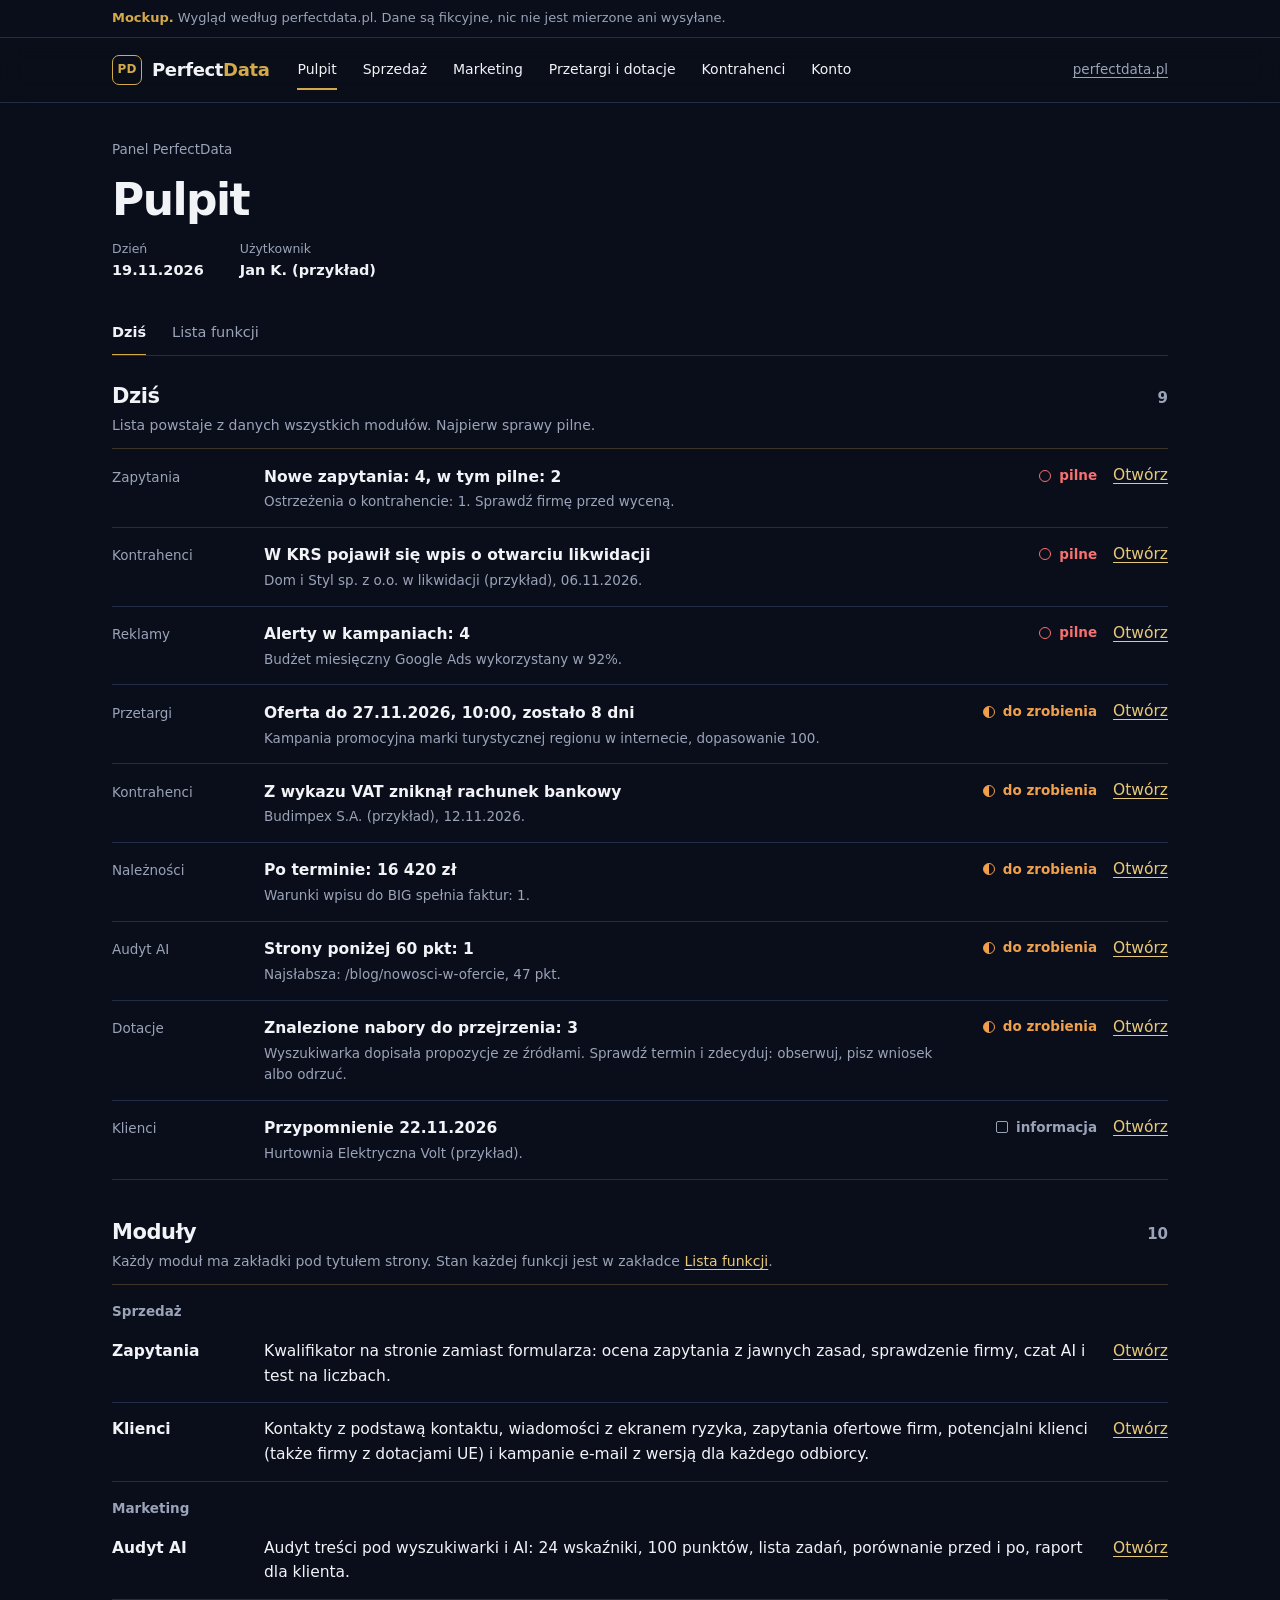
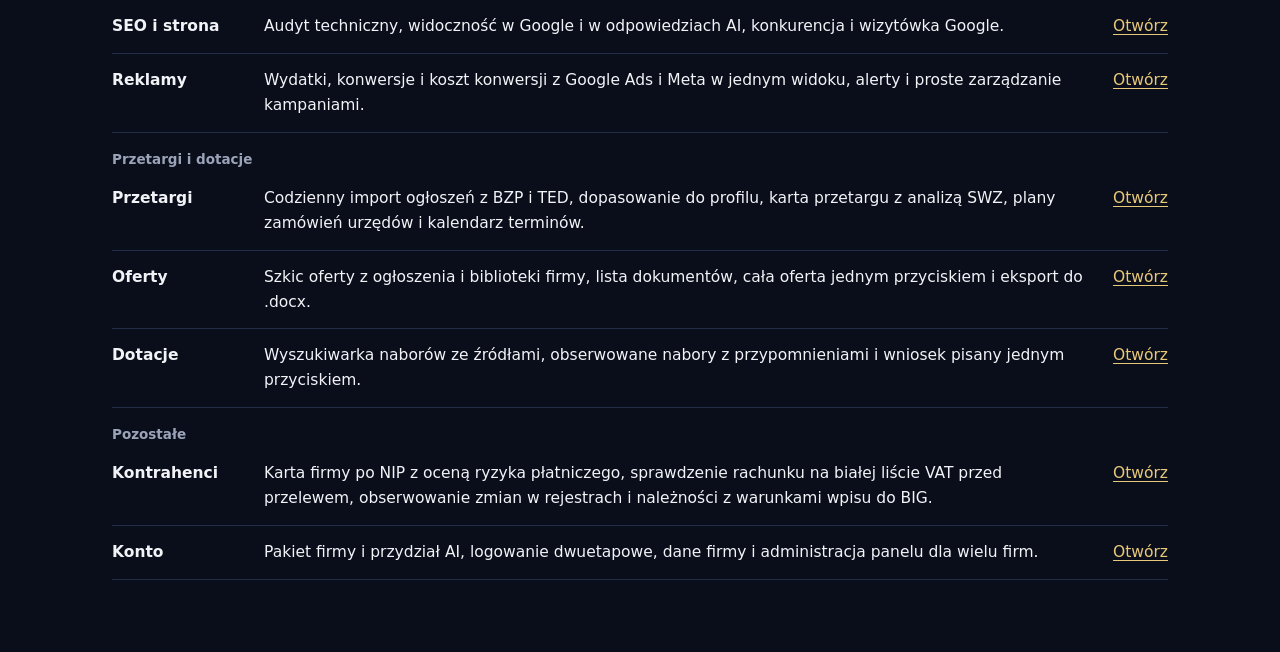
==== commit 2d0d7639: "Biała lista VAT przed przelewem: rachunek i status na dzień z kluczem MF [skip ci] - sprawdzenie rac" ====
--- a/mockup/audyt-ai/public/index.html
+++ b/mockup/audyt-ai/public/index.html
@@ -338,7 +338,7 @@
 const RULES = {"version":"2026-11-20","levels":{"good":85,"mid":60},"sources":{"g_guide":{"who":"Google","label":"Google: optymalizacja pod funkcje generatywnej AI w wyszukiwarce (10.07.2026)","url":"https://developers.google.com/search/docs/fundamentals/ai-optimization-guide","short":"Google: przewodnik AI"},"g_features":{"who":"Google","label":"Google: funkcje AI a Twoja witryna (10.12.2025)","url":"https://developers.google.com/search/docs/appearance/ai-features","short":"Google: funkcje AI"},"g_snippet":{"who":"Google","label":"Google: fragmenty i meta description","url":"https://developers.google.com/search/docs/appearance/snippet","short":"Google: fragmenty"},"g_title":{"who":"Google","label":"Google: linki tytułowe","url":"https://developers.google.com/search/docs/appearance/title-link","short":"Google: tytuły"},"g_helpful":{"who":"Google","label":"Google: tworzenie pomocnych, wiarygodnych treści","url":"https://developers.google.com/search/docs/fundamentals/creating-helpful-content","short":"Google: pomocne treści"},"g_article":{"who":"Google","label":"Google: dane strukturalne Article (8.09.2026)","url":"https://developers.google.com/search/docs/data-types/article","short":"Google: Article"},"g_faq":{"who":"Google","label":"Google: koniec wyników rozszerzonych FAQ od 7.05.2026 (omówienie ppc.land)","url":"https://ppc.land/google-kills-faq-rich-results-what-seos-saw-coming-since-2019/","short":"Google: FAQ"},"cwv":{"who":"Google","label":"web.dev: Core Web Vitals","url":"https://web.dev/articles/vitals","short":"web.dev"},"openai":{"who":"Boty AI","label":"OpenAI: przegląd botów (OAI-SearchBot, GPTBot, ChatGPT-User)","url":"https://developers.openai.com/api/docs/bots.md","short":"OpenAI"},"anthropic":{"who":"Boty AI","label":"Anthropic: boty ClaudeBot, Claude-User, Claude-SearchBot","url":"https://support.claude.com/en/articles/8896518-does-anthropic-crawl-data-from-the-web-and-how-can-site-owners-block-the-crawler","short":"Anthropic"},"perplexity":{"who":"Boty AI","label":"Perplexity: boty PerplexityBot i Perplexity-User","url":"https://docs.perplexity.ai/docs/resources/perplexity-crawlers.md","short":"Perplexity"},"cloudflare":{"who":"Boty AI","label":"Cloudflare: zasady dostępu botów AI (Search, Agents, Training)","url":"https://developers.cloudflare.com/bots/additional-configurations/block-ai-bots/","short":"Cloudflare"},"ms_ads":{"who":"Microsoft","label":"Microsoft: optymalizacja treści pod odpowiedzi AI (10.2025)","url":"https://about.ads.microsoft.com/en/blog/post/october-2025/optimizing-your-content-for-inclusion-in-ai-search-answers","short":"Microsoft"},"bing_perf":{"who":"Microsoft","label":"Bing: raport AI Performance w Bing Webmaster Tools (02.2026)","url":"https://blogs.bing.com/webmaster/February-2026/Introducing-AI-Performance-in-Bing-Webmaster-Tools-Public-Preview","short":"Bing: raport AI"},"bing_guide":{"who":"Microsoft","label":"Bing: wytyczne dla webmasterów z częścią o GEO (omówienie Search Engine Journal, 02.2026)","url":"https://www.searchenginejournal.com/bing-adds-geo-to-official-guidelines-expands-ai-abuse-definitions/568442/","short":"Bing: wytyczne"},"geo":{"who":"Badanie","label":"Badanie GEO: Generative Engine Optimization (Aggarwal i in., KDD 2024)","url":"https://arxiv.org/html/2311.09735v3","short":"Badanie GEO"},"vercel":{"who":"Badanie","label":"Badanie Vercel i MERJ: boty AI a JavaScript (12.2024)","url":"https://vercel.com/blog/the-rise-of-the-ai-crawler","short":"Badanie Vercel"}},"groups":[{"id":"A","name":"Dostęp dla wyszukiwarek i botów AI","short":"Dostęp","lead":"Jeśli bot nie pobierze strony albo nie wolno mu pokazać fragmentu, reszta wskaźników nie ma znaczenia."},{"id":"B","name":"Zrozumiała struktura","short":"Struktura","lead":"Tytuł, nagłówki i dane strukturalne mówią, o czym jest strona i gdzie leży odpowiedź."},{"id":"C","name":"Wiarygodność i dowody","short":"Wiarygodność","lead":"Kto to napisał, kiedy i na jakiej podstawie."},{"id":"D","name":"Odpowiedź na pytania","short":"Odpowiedzi","lead":"Czy strona odpowiada na pytanie z frazy i na pytania poboczne, które AI zadaje przy okazji."},{"id":"E","name":"Szybkość i wygoda","short":"Szybkość","lead":"Strona ma działać szybko i poprawnie na telefonie."}],"rules":[{"code":"A1","group":"A","name":"Kod odpowiedzi","max":4,"partial":2,"required":true,"what":"Czy adres odpowiada poprawnie, bez łańcucha przekierowań.","how":"Pobieramy adres tak jak przeglądarka i liczymy przekierowania.","good":"Kod 200 po najwyżej 1 przekierowaniu.","mid":"Kod 200 po 2 lub więcej przekierowaniach.","bad":"Kod 4xx lub 5xx, pętla przekierowań albo brak odpowiedzi w 15 s.","fix":"Linkuj od razu do adresu docelowego i usuń pośrednie przekierowania.","basis":["g_features"]},{"code":"A2","group":"A","name":"Indeksowanie","max":6,"partial":3,"required":true,"what":"Czy strona może trafić do indeksu wyszukiwarki.","how":"Sprawdzamy znacznik meta robots, nagłówek X-Robots-Tag i adres kanoniczny.","good":"Brak noindex. Adres kanoniczny wskazuje tę samą stronę.","mid":"Brak noindex, ale brakuje adresu kanonicznego.","bad":"Jest noindex albo adres kanoniczny wskazuje inną stronę.","fix":"Usuń noindex i ustaw rel=canonical na własny adres strony.","basis":["g_features","g_guide"],"note":"Brak adresu kanonicznego nie blokuje indeksowania. Punktujemy go, bo wskazuje wyszukiwarce właściwy adres, gdy ta sama treść jest pod kilkoma adresami."},{"code":"A3","group":"A","name":"Fragment i cytat","max":4,"partial":2,"required":true,"what":"Czy wyszukiwarka może pokazać fragment strony. Bez tego strona nie będzie źródłem w odpowiedziach AI Google.","how":"Szukamy dyrektyw nosnippet, max-snippet i noarchive oraz atrybutu data-nosnippet.","good":"Brak nosnippet, max-snippet:0 i noarchive. Treść główna jest poza data-nosnippet.","mid":"max-snippet poniżej 160 znaków, data-nosnippet na części treści głównej albo noarchive.","bad":"nosnippet albo max-snippet:0.","fix":"Usuń ograniczenia fragmentu ze stron, które mają być cytowane. Atrybut data-nosnippet zostaw tylko na elementach, których nie chcesz pokazywać.","note":"Według wytycznych Bing dyrektywa noarchive wyłącza treść z odpowiedzi Copilota. Na Google nie wpływa, dlatego to stan „Do poprawy”, a nie „Źle”.","convention":"Próg 160 znaków jest umowny.","basis":["g_features","g_snippet","bing_guide"]},{"code":"A4","group":"A","name":"robots.txt dla botów wyszukiwania","max":8,"partial":4,"required":true,"what":"Czy boty, które budują wyniki wyszukiwania i odpowiedzi AI, mogą pobrać ten adres.","how":"Czytamy robots.txt i sprawdzamy reguły dla 5 botów: Googlebot, Bingbot, OAI-SearchBot (ChatGPT), PerplexityBot i Claude-SearchBot.","good":"Wszystkie 5 botów ma dostęp do adresu.","mid":"Googlebot i Bingbot mają dostęp, ale co najmniej 1 bot AI jest zablokowany.","bad":"Zablokowany Googlebot albo Bingbot.","fix":"Usuń regułę Disallow dla wymienionych botów. OpenAI i Perplexity podają, że zmiana działa po ok. 24 godzinach.","note":"Boty treningowe (GPTBot, ClaudeBot, Google-Extended) pokazujemy osobno i bez punktów. Ich blokada nie wpływa na wyszukiwanie. To decyzja właściciela strony.","basis":["openai","anthropic","perplexity","g_features"]},{"code":"A5","group":"A","name":"Serwer i CDN wpuszczają boty","max":4,"partial":2,"what":"Czy zapora, CDN lub hosting nie odrzucają botów mimo zgody w robots.txt.","how":"Wysyłamy 5 zapytań z nagłówkiem User-Agent każdego bota i porównujemy odpowiedź z odpowiedzią dla przeglądarki.","good":"5 z 5 zapytań zwraca kod 200 i tę samą treść co przeglądarce.","mid":"Kod 200 dla wszystkich, ale odpowiedź dla bota trwa ponad 5 s.","bad":"Co najmniej 1 bot dostaje kod 403, 429 albo stronę z testem zamiast treści.","fix":"W panelu CDN lub zapory zezwól na boty wyszukiwania AI. W Cloudflare: Security, Settings, AI Crawler and Agent access policies, kategoria Search na Allow.","note":"Test wychodzi z naszego serwera. Zapora, która weryfikuje adresy IP botów, może potraktować prawdziwego bota inaczej. Ostateczne potwierdzenie daje dziennik serwera.","convention":"Próg 5 s jest umowny.","basis":["g_features","perplexity","cloudflare"]},{"code":"A6","group":"A","name":"Treść bez JavaScript","max":4,"partial":2,"what":"Czy treść jest w kodzie HTML wysyłanym przez serwer. Według badania z 2024 r. boty OpenAI, Anthropic i Perplexity nie uruchamiają JavaScript.","how":"Porównujemy liczbę słów treści głównej w HTML z serwera i po uruchomieniu skryptów w przeglądarce.","good":"Co najmniej 90% słów treści głównej i nagłówek H1 są w HTML z serwera.","mid":"50-89% słów treści głównej.","bad":"Mniej niż 50% słów albo brak H1 w HTML z serwera.","fix":"Renderuj treść po stronie serwera. Skrypty zostaw do dodatków: opinii, czatu, liczników.","convention":"Progi 90% i 50% są umowne.","basis":["vercel","g_features","ms_ads"],"note":"Google uruchamia JavaScript, więc ten wskaźnik dotyczy pozostałych botów AI. Badanie jest z grudnia 2024 r. Jeśli boty zaczną uruchamiać skrypty, zmienimy wskaźnik w nowej wersji wytycznych."},{"code":"B1","group":"B","name":"Tytuł strony","max":4,"partial":2,"what":"Czy strona ma własny, opisowy tytuł.","how":"Odczytujemy znacznik title i porównujemy go z tytułami innych sprawdzonych stron witryny.","good":"Tytuł jest, opisuje treść i nie powtarza się na innych sprawdzonych stronach.","mid":"Tytuł powtarza się na innej stronie albo jest ogólnikiem (np. „Strona główna”).","bad":"Brak znacznika title albo jest pusty.","fix":"Napisz własny, opisowy tytuł dla każdej strony. Nazwę marki dodaj krótko na końcu.","note":"Google nie podaje limitu długości tytułu. Tytuł ponad ok. 60 znaków może zostać ucięty w wynikach, więc pokazujemy to jako wskazówkę bez punktów.","basis":["g_title","ms_ads"]},{"code":"B2","group":"B","name":"Opis strony","max":3,"partial":1,"what":"Meta description: krótki opis, którego wyszukiwarka może użyć jako fragmentu.","how":"Odczytujemy meta description i porównujemy z opisami innych sprawdzonych stron.","good":"Opis jest i nie powtarza się na innych sprawdzonych stronach.","mid":"Opis jest, ale taki sam jak na innej stronie.","bad":"Brak opisu.","fix":"Opisz w 1-2 zdaniach, co czytelnik znajdzie na stronie. Bez listy słów kluczowych.","note":"Google nie podaje limitu długości opisu.","basis":["g_snippet","ms_ads"]},{"code":"B3","group":"B","name":"Nagłówek H1","max":4,"partial":2,"what":"Czy strona ma jeden główny nagłówek zgodny z tytułem.","how":"Liczymy nagłówki H1 i porównujemy słowa H1 ze słowami tytułu (bez spójników i nazwy marki).","good":"Dokładnie jeden H1, a co najmniej połowa jego słów jest też w tytule.","mid":"Kilka H1 albo mniej niż połowa wspólnych słów z tytułem.","bad":"Brak H1 albo H1 jest pusty.","fix":"Zostaw jeden H1, który mówi to samo co tytuł strony.","convention":"Próg połowy wspólnych słów jest umowny.","basis":["g_title","ms_ads"]},{"code":"B4","group":"B","name":"Nagłówki sekcji","max":4,"partial":2,"what":"Czy treść jest podzielona na sekcje z konkretnymi nagłówkami.","how":"Sprawdzamy trzy warunki: co najmniej 2 nagłówki H2 na stronie powyżej 300 słów, poziomy po kolei (bez przeskoku z H2 do H4), brak ogólników z listy (np. „Informacje”, „Dowiedz się więcej”).","good":"Spełnione 3 z 3 warunków.","mid":"Spełnione 2 z 3 warunków.","bad":"Spełniony 1 warunek albo żaden.","fix":"Podziel treść na sekcje. Nagłówek ma mówić, o czym jest sekcja, najlepiej jako pytanie albo konkretny temat.","convention":"Próg 300 słów i lista ogólników są umowne.","basis":["g_guide","ms_ads","bing_perf"]},{"code":"B5","group":"B","name":"Bez ścian tekstu","max":3,"partial":1,"what":"Czy akapity są na tyle krótkie, że widać granice między myślami.","how":"Liczymy słowa w każdym akapicie treści głównej.","good":"Żaden akapit nie ma więcej niż 150 słów.","mid":"1-2 akapity powyżej 150 słów.","bad":"3 lub więcej akapitów powyżej 150 słów.","fix":"Podziel długie akapity. Kroki i porównania zapisz jako listę albo tabelę.","convention":"Próg 150 słów jest umowny.","basis":["ms_ads","g_guide"]},{"code":"B6","group":"B","name":"Treść jako tekst","max":3,"partial":1,"what":"Czy ważne informacje są tekstem, a nie tylko obrazem albo plikiem PDF.","how":"Liczymy zdjęcia w treści głównej z opisem alt. Sprawdzamy, czy cena, parametry i kroki są w HTML.","good":"Co najmniej 90% zdjęć w treści ma opis alt, a kluczowe dane są tekstem.","mid":"50-89% zdjęć ma opis alt.","bad":"Mniej niż 50% zdjęć ma opis alt albo kluczowe dane są tylko na obrazie lub w PDF.","fix":"Dodaj opisy alt. Parametry, ceny i kroki zapisz w HTML.","convention":"Progi 90% i 50% są umowne.","basis":["g_features","ms_ads"]},{"code":"B7","group":"B","name":"Dane strukturalne","max":4,"partial":2,"what":"Czy dane strukturalne są poprawne i zgodne z tym, co widać na stronie.","how":"Odczytujemy JSON-LD, sprawdzamy składnię i typ, porównujemy wartości (tytuł, autor, data, cena) z widoczną treścią.","good":"JSON-LD bez błędów, typ pasuje do strony (artykuł: Article lub BlogPosting, produkt: Product, strona główna: Organization i WebSite), wartości zgodne z treścią.","mid":"Brak danych strukturalnych albo dane niepełne.","bad":"Błąd składni albo wartości sprzeczne z widoczną treścią.","fix":"Dodaj JSON-LD właściwy dla rodzaju strony i trzymaj go w zgodzie z treścią.","note":"Google nie wymaga danych strukturalnych do odpowiedzi AI. Punktujemy je, bo dają wyniki rozszerzone i zaleca je Microsoft. Typ FAQPage jest bez punktów: od 7.05.2026 nie daje wyników rozszerzonych w Google.","basis":["g_features","g_guide","ms_ads","g_faq"]},{"code":"C1","group":"C","name":"Autor","max":5,"partial":2,"what":"Czy wiadomo, kto napisał treść.","how":"Szukamy podpisu autora, linku do strony o autorze lub „O nas” i właściwości author w danych strukturalnych.","good":"Widoczne imię i nazwisko autora, link do strony o autorze, autor w danych strukturalnych (Person z name i url).","mid":"Podpis jest, ale brakuje linku albo danych strukturalnych.","bad":"Brak informacji o autorze.","fix":"Podpisz treść prawdziwym autorem i podlinkuj jego stronę z opisem doświadczenia.","note":"Na stronach produktów i ofert zamiast autora sprawdzamy wydawcę (Organization). Zmyślony autor to oszustwo według Google.","basis":["g_helpful","g_article"]},{"code":"C2","group":"C","name":"Daty","max":4,"partial":2,"what":"Czy widać, kiedy treść powstała i kiedy była aktualizowana.","how":"Szukamy widocznej daty i porównujemy ją z datePublished i dateModified w danych strukturalnych (format ISO 8601).","good":"Widoczna data publikacji lub aktualizacji i ta sama data w danych strukturalnych.","mid":"Data jest widoczna, ale brakuje jej w danych strukturalnych albo różni się o ponad 1 dzień.","bad":"Brak daty. Także wtedy, gdy data zmieniła się między audytami, a treść nie.","fix":"Pokaż datę aktualizacji i zmieniaj ją tylko razem z treścią.","note":"Google ostrzega przed zmianą daty bez zmiany treści. Wskaźnik dotyczy artykułów i poradników. Na stronie głównej, stronie produktu i stronie oferty data nie jest oczekiwana, więc raport pokazuje „nie dotyczy” i nie liczy tych punktów.","basis":["g_article","g_helpful","bing_perf"],"applies":["article"]},{"code":"C3","group":"C","name":"Źródła","max":4,"partial":2,"what":"Czy twierdzenia i liczby mają podane źródło.","how":"Liczymy linki z treści głównej do zewnętrznych źródeł. Nie liczymy linków do własnej witryny, sklepów i mediów społecznościowych.","good":"Co najmniej 2 źródła na 1000 słów treści, minimum 2.","mid":"1 źródło.","bad":"Brak źródeł.","fix":"Podlinkuj dane, normy i badania, na które się powołujesz.","note":"W badaniu GEO dodanie źródeł podniosło widoczność w odpowiedzi AI o 28%. Test był na symulowanym silniku, nie na ChatGPT ani Google. Wskaźnik dotyczy artykułów i poradników. Na pozostałych rodzajach stron raport pokazuje „nie dotyczy” i nie liczy tych punktów.","convention":"Próg 2 źródeł na 1000 słów jest umowny.","basis":["geo","g_helpful","bing_perf"],"applies":["article"]},{"code":"C4","group":"C","name":"Konkretne dane","max":3,"partial":1,"what":"Czy treść podaje liczby i parametry zamiast ogólników.","how":"Liczymy zdania z liczbą i jednostką (np. 15 barów, 1450 W, 2 lata gwarancji) na 1000 słów treści.","good":"Co najmniej 5 takich zdań na 1000 słów.","mid":"2-4 na 1000 słów.","bad":"0-1 na 1000 słów.","fix":"Zamień ogólniki na parametry. Zamiast „cichy ekspres” napisz „ekspres o głośności 52 dB”.","note":"W badaniu GEO dodanie statystyk podniosło widoczność o 31% (symulowany silnik).","convention":"Progi są umowne.","basis":["geo","ms_ads"]},{"code":"C5","group":"C","name":"Dane firmy","max":4,"partial":2,"what":"Czy wiadomo, jaka firma stoi za stroną.","how":"Sprawdzamy trzy warunki: Organization w danych strukturalnych (name, url, logo), linki do stron „Kontakt” i „O nas”, te same dane firmy w stopce i na stronie kontaktowej.","good":"Spełnione 3 z 3 warunków.","mid":"Spełnione 2 z 3 warunków.","bad":"Spełniony 1 warunek albo żaden.","fix":"Dodaj dane Organization, stronę „O nas” i ujednolić nazwę, adres i NIP w całej witrynie.","basis":["g_helpful","bing_guide"]},{"code":"D1","group":"D","name":"Odpowiedź na początku","max":5,"partial":2,"ai":true,"what":"Czy strona od razu odpowiada na pytanie z frazy.","how":"Model AI czyta pierwsze 300 słów po H1 i wskazuje zdanie, które odpowiada na główne pytanie. Raport pokazuje to zdanie i jego pozycję.","good":"Bezpośrednia odpowiedź w pierwszych 100 słowach.","mid":"Odpowiedź między 101. a 300. słowem.","bad":"Brak bezpośredniej odpowiedzi w pierwszych 300 słowach.","fix":"Zacznij od odpowiedzi w 1-2 zdaniach. Szczegóły i wyjątki podaj niżej.","convention":"Progi 100 i 300 słów są umowne.","basis":["bing_guide","ms_ads"]},{"code":"D2","group":"D","name":"Pytania poboczne","max":7,"partial":3,"ai":true,"what":"Na ile pytań pobocznych odpowiada strona. Wyszukiwarki AI rozbijają jedno zapytanie na kilka i szukają odpowiedzi na każde.","how":"Przy pierwszym audycie ustalamy 10 pytań pobocznych do frazy i zamrażamy listę. Przy każdym audycie model AI sprawdza, na które pytania strona odpowiada, i podaje cytat.","good":"Odpowiedź na co najmniej 8 z 10 pytań.","mid":"Odpowiedź na 5-7 pytań.","bad":"Odpowiedź na 4 pytania lub mniej.","fix":"Dopisz brakujące odpowiedzi na tej samej stronie, każdą pod własnym nagłówkiem.","note":"Nie twórz osobnych stron pod każdą odmianę pytania. Google traktuje to jako nadużycie (scaled content abuse).","convention":"Liczba 10 pytań i progi są umowne. Listę pytań zatwierdza opiekun klienta.","basis":["g_guide","g_features","bing_perf"]},{"code":"D3","group":"D","name":"Jeden temat, jedna nazwa","max":3,"partial":1,"what":"Czy strona trzyma się jednego tematu i nazywa go zawsze tak samo.","how":"Porównujemy nazwę głównego tematu w tytule, H1, pierwszym akapicie i danych strukturalnych.","good":"Ta sama nazwa w 4 z 4 miejsc.","mid":"Ta sama nazwa w 3 z 4 miejsc.","bad":"Ta sama nazwa w 2 miejscach lub mniej.","fix":"Nazywaj produkt, usługę lub temat zawsze tak samo. Jedna strona, jeden temat.","basis":["bing_guide","bing_perf"]},{"code":"E1","group":"E","name":"Core Web Vitals","max":6,"partial":3,"parts":true,"what":"Szybkość ładowania, reakcja na kliknięcie i stabilność układu u prawdziwych użytkowników.","how":"Bierzemy dane użytkowników Chrome z 28 dni (75. percentyl, telefon) z PageSpeed Insights. Gdy ich brak, pokazujemy pomiar laboratoryjny i to oznaczamy.","good":"LCP do 2,5 s, INP do 200 ms, CLS do 0,1. Po 2 pkt za każdy z trzech wskaźników.","mid":"LCP do 4,0 s, INP do 500 ms, CLS do 0,25. Po 1 pkt.","bad":"Powyżej tych wartości. 0 pkt.","fix":"Zmniejsz i wczytuj z wyprzedzeniem główne zdjęcie, ogranicz skrypty, podaj wymiary obrazów i miejsc na reklamy.","basis":["cwv","g_guide"]},{"code":"E2","group":"E","name":"Wygląd na telefonie","max":2,"partial":1,"what":"Czy strona dopasowuje się do ekranu telefonu.","how":"Sprawdzamy meta viewport i szerokość strony przy ekranie 360 px.","good":"Jest meta viewport i strona nie przewija się w poziomie.","mid":"Jest meta viewport, ale strona przewija się w poziomie.","bad":"Brak meta viewport.","fix":"Dodaj meta viewport i usuń elementy o stałej szerokości.","basis":["g_guide"]},{"code":"E3","group":"E","name":"HTTPS","max":2,"partial":1,"what":"Czy strona działa bezpiecznie po HTTPS.","how":"Sprawdzamy certyfikat, przekierowanie z http i zasoby ładowane po http.","good":"HTTPS działa, http przekierowuje, żaden zasób nie ładuje się po http.","mid":"HTTPS działa, ale część zasobów ładuje się po http.","bad":"Brak HTTPS albo błąd certyfikatu.","fix":"Włącz przekierowanie na HTTPS i popraw adresy zasobów.","basis":["g_guide"]}],"unscored":[{"name":"Długość tytułu ponad 60 znaków","why":"Google nie podaje limitu długości. Długi tytuł może zostać ucięty w wynikach, więc to wskazówka, nie błąd.","basis":["g_title"]},{"name":"Długość treści na tle konkurencji","why":"Google pisze wprost, że nie ma idealnej długości strony. Dopisywanie tekstu dla samej długości nie pomaga.","basis":["g_guide"]},{"name":"Sekcje po 200-500 słów (CitationOne: Chunk Optimization)","why":"Google: „There's no requirement to break your content into tiny pieces for AI to better understand it.” Dzielimy treść dla czytelnika, nie pod licznik słów.","basis":["g_guide"]},{"name":"Nasycenie terminami na tle TOP 10 (TF-IDF)","why":"Google podaje, że systemy rozumieją synonimy i intencję. Bing zalicza sztucznie konstruowany język do nadużyć. W badaniu GEO upychanie słów kluczowych obniżyło widoczność o 8%.","basis":["g_guide","bing_guide","geo"]},{"name":"Strona czynna zamiast biernej (CitationOne: Semantic Roles)","why":"Nie znaleźliśmy oficjalnego źródła ani badania, które to potwierdza.","basis":[]},{"name":"Plik llms.txt","why":"Google go nie używa. Plik nie pomaga i nie szkodzi w Google. Można go mieć dla innych usług.","basis":["g_guide","g_features"]},{"name":"FAQPage w danych strukturalnych","why":"Od 7.05.2026 wyniki rozszerzone FAQ nie pojawiają się w Google. Znaczniki można zostawić. Sekcja pytań i odpowiedzi w treści nadal ma sens i liczy się we wskaźniku D2.","basis":["g_faq","bing_perf"]},{"name":"Boty treningowe: GPTBot, ClaudeBot, Google-Extended","why":"Służą do trenowania modeli, nie do wyszukiwania. Blokada nie zmienia widoczności w ChatGPT, Claude ani Google. To decyzja właściciela strony.","basis":["openai","anthropic","g_features"]},{"name":"IndexNow","why":"Microsoft zaleca go do szybkiego zgłaszania zmian w Bing. Nie wpływa na Google, więc pokazujemy go jako wskazówkę.","basis":["bing_perf"]}],"page_types":{"article":"Artykuł lub poradnik","product":"Strona produktu","home":"Strona główna","other":"Oferta, usługa lub inna strona"}};
 const SAMPLE = {"client":"Sklep Przykładowy (dane fikcyjne)","url":"https://sklep-przykladowy.example/poradnik/ekspres-cisnieniowy-do-domu","title":"Jaki ekspres ciśnieniowy do domu wybrać","phrase":"jaki ekspres ciśnieniowy do domu","audits":[{"id":"a","label":"przed pracami","date":"14.10.2026"},{"id":"b","label":"po pracach","date":"18.11.2026"}],"results":{"A1":{"a":["good","Kod 200, 1 przekierowanie (z http na https)"],"b":["good","Kod 200, 1 przekierowanie (z http na https)"]},"A2":{"a":["good","Brak noindex, adres kanoniczny wskazuje tę stronę"],"b":["good","Brak noindex, adres kanoniczny wskazuje tę stronę"]},"A3":{"a":["good","Brak ograniczeń fragmentu"],"b":["good","Brak ograniczeń fragmentu"]},"A4":{"a":["mid","4 z 5 botów ma dostęp, zablokowany OAI-SearchBot","robots.txt, wiersze 14-15: „User-agent: OAI-SearchBot” i „Disallow: /”. Bez punktów: GPTBot zablokowany, ClaudeBot i Google-Extended dozwolone."],"b":["good","5 z 5 botów ma dostęp","Bez punktów: GPTBot nadal zablokowany. To decyzja właściciela i nie wpływa na wyszukiwanie."]},"A5":{"a":["bad","3 z 5: PerplexityBot i Claude-SearchBot dostają kod 403","Odpowiedź zawiera nagłówek cf-mitigated: challenge. Zapora CDN blokuje kategorię botów AI."],"b":["good","5 z 5 zapytań z kodem 200"]},"A6":{"a":["mid","64% słów treści w HTML z serwera","Tabela porównawcza modeli (412 słów) pojawia się dopiero po uruchomieniu skryptu."],"b":["good","97% słów treści w HTML z serwera"]},"B1":{"a":["good","Unikalny, 71 znaków","Wskazówka bez punktów: tytuł ponad 60 znaków może zostać ucięty w wynikach."],"b":["good","Unikalny, 54 znaki"]},"B2":{"a":["bad","Brak meta description"],"b":["good","Jest, 148 znaków, nie powtarza się"]},"B3":{"a":["mid","1 H1: „Poradnik”, 0 wspólnych słów z tytułem"],"b":["good","1 H1, 5 z 6 słów jest też w tytule"]},"B4":{"a":["mid","2 z 3: nagłówek „Informacje” jest ogólnikiem","6 nagłówków H2, poziomy po kolei."],"b":["good","3 z 3: 8 nagłówków H2, poziomy po kolei, bez ogólników"]},"B5":{"a":["mid","2 akapity powyżej 150 słów (212 i 187 słów)"],"b":["good","Najdłuższy akapit ma 96 słów"]},"B6":{"a":["mid","7 z 12 zdjęć ma opis alt (58%)"],"b":["good","12 z 12 zdjęć ma opis alt"]},"B7":{"a":["mid","Article bez autora i daty aktualizacji"],"b":["good","Article, BreadcrumbList i Organization, wartości zgodne z treścią"]},"C1":{"a":["bad","Brak podpisu autora"],"b":["good","Podpis, strona autora i Person w danych strukturalnych"]},"C2":{"a":["mid","Data widoczna (3.02.2026), brak jej w danych strukturalnych"],"b":["good","Aktualizacja 12.11.2026, zgodna z dateModified","Treść zmieniła się między audytami (inny skrót treści), więc zmiana daty jest uzasadniona."]},"C3":{"a":["bad","0 źródeł na 1840 słów"],"b":["good","5 źródeł na 2130 słów"]},"C4":{"a":["mid","3 zdania z liczbą i jednostką na 1000 słów"],"b":["good","8 zdań z liczbą i jednostką na 1000 słów"]},"C5":{"a":["mid","2 z 3: brak strony „O nas”"],"b":["mid","2 z 3: strona „O nas” jest w przygotowaniu"]},"D1":{"a":["mid","Odpowiedź dopiero w 214. słowie","Wskazane zdanie: „Do domu najczęściej wystarczy ekspres kolbowy albo automatyczny o ciśnieniu 15 barów.”"],"b":["good","Odpowiedź w 31. słowie","Wskazane zdanie: „Do domu najczęściej wystarczy ekspres kolbowy albo automatyczny o ciśnieniu 15 barów.”"]},"D2":{"a":["mid","Odpowiedź na 5 z 10 pytań"],"b":["good","Odpowiedź na 9 z 10 pytań"]},"D3":{"a":["good","4 z 4: „ekspres ciśnieniowy”"],"b":["good","4 z 4: „ekspres ciśnieniowy”"]},"E1":{"a":["parts","LCP 3,4 s; INP 180 ms; CLS 0,21","Dane użytkowników Chrome z 28 dni, telefon.",[1,2,1]],"b":["parts","LCP 2,3 s; INP 170 ms; CLS 0,12","Dane użytkowników Chrome z 28 dni, telefon. CLS: baner z kodem rabatowym przesuwa treść.",[2,2,1]]},"E2":{"a":["good","Meta viewport jest, brak przewijania w poziomie"],"b":["good","Meta viewport jest, brak przewijania w poziomie"]},"E3":{"a":["good","HTTPS działa, brak zasobów po http"],"b":["good","HTTPS działa, brak zasobów po http"]}},"questions":[["Czym różni się ekspres kolbowy od automatycznego?",true,true],["Jakie ciśnienie powinien mieć ekspres do domu?",true,true],["Ile kosztuje dobry ekspres ciśnieniowy do domu?",false,true],["Czy warto dopłacić do ekspresu z młynkiem?",true,true],["Jak często trzeba odkamieniać ekspres?",false,true],["Jaki ekspres wybrać do małej kuchni?",false,true],["Ile prądu zużywa ekspres ciśnieniowy?",false,true],["Jaka kawa nadaje się do ekspresu ciśnieniowego?",true,true],["Czy ekspres ciśnieniowy spieni mleko?",true,true],["Ile lat działa ekspres i jak wygląda serwis?",false,false]],"engines":["ChatGPT (wyszukiwanie)","Perplexity","Gemini z wyszukiwarką Google"],"runs":3,"citations":[["jaki ekspres ciśnieniowy do domu",[0,1,0],[2,3,1]],["Ile kosztuje dobry ekspres ciśnieniowy do domu?",[0,0,0],[1,2,0]],["Jak często trzeba odkamieniać ekspres?",[0,0,0],[3,2,2]],["Ile prądu zużywa ekspres ciśnieniowy?",[0,0,0],[0,1,0]]],"rivals":[["porownywarka.example",21],["magazyn-kawowy.example",14],["forum-baristow.example",9]],"pages":[["/poradnik/ekspres-cisnieniowy-do-domu","jaki ekspres ciśnieniowy do domu",97,"Brak strony „O nas”"],["/ekspres-kolbowy-model-x","ekspres kolbowy model x opinie",88,"CLS 0,14: zdjęcia bez wymiarów"],["/","sklep z ekspresami do kawy",81,"Brak strony „O nas”"],["/poradnik/jak-odkamienic-ekspres","jak odkamienić ekspres",74,"Odpowiedź na 5 z 10 pytań pobocznych"],["/ekspresy-kolbowe","ekspresy kolbowe",68,"Brak opisu strony, 2 akapity powyżej 150 słów"],["/blog/nowosci-w-ofercie","nowości ekspresy 2026",47,"PerplexityBot dostaje kod 403"]]};
 const LEADS = {"version":"2026-11-19","company":"PerfectData","pages":"strona główna, cennik i 4 strony usług","levels":{"hot":70,"talk":40},"questions":[{"id":"need","text":"W czym możemy pomóc?","label":"Potrzeba","options":[["SEO i GEO: widoczność w Google i w odpowiedziach AI",25],["Google Ads",25],["Meta Ads",20],["Strona lub landing page",20],["Jeszcze nie wiem, potrzebuję diagnozy",10]]},{"id":"business","text":"Co sprzedajesz?","label":"Rodzaj firmy","options":[["Produkty lub usługi dla firm",15],["Prowadzę sklep internetowy",15],["Usługi dla klientów indywidualnych",10],["Coś innego",5]]},{"id":"when","text":"Kiedy chcesz zacząć?","label":"Termin","options":[["Od razu",25],["W ciągu miesiąca",20],["W tym kwartale",10],["Na razie się rozglądam",0]]},{"id":"budget","text":"Jaki miesięczny budżet na obsługę przewidujesz? Bez budżetu na reklamy.","label":"Budżet","options":[["Powyżej 5000 zł",25],["2000-5000 zł",20],["1000-2000 zł",15],["Poniżej 1000 zł",5],["Jeszcze nie wiem",10]]}],"phone_points":10,"greeting":"Dzień dobry. Jestem asystentem AI PerfectData. Zadam 4 krótkie pytania, żeby od razu skierować Cię do właściwej osoby.","url_prompt":"Podaj adres strony. Przed rozmową sprawdzimy, jak widzą ją wyszukiwarki i boty AI.","thanks":"Dziękujemy. Odezwiemy się najpóźniej w następnym dniu roboczym.","leads":[{"at":"19.11.2026, 09:12","company":"Hurtownia Narzędzi Stalmet (przykład)","person":"Anna K.","email":"anna@stalmet.example","phone":true,"answers":[0,0,0,0],"status":"Nowe","consent":false,"page":"/uslugi/seo-geo","nip":["good","Czynny podatnik VAT, wpis w KRS bez zmian."],"shop":"stalmet.example","audit":48,"summary":"Sprzedaje narzędzia firmom. Chce, żeby oferta pojawiała się w odpowiedziach AI na pytania o dobór narzędzi."},{"at":"19.11.2026, 08:40","company":"Rowery Koło (przykład)","person":"Marek W.","email":"marek@rowery-kolo.example","phone":true,"answers":[1,1,1,1],"status":"W kontakcie","consent":true,"page":"/uslugi/google-ads","nip":null,"shop":"rowery-kolo.example","audit":61,"summary":"Sklep internetowy. Kampanie prowadzi sam, a koszt zamówienia rośnie od wiosny."},{"at":"18.11.2026, 21:57","company":"Dom i Styl (przykład)","person":"Katarzyna B.","email":"biuro@dom-i-styl.example","phone":false,"answers":[3,1,1,1],"status":"Nowe","consent":false,"page":"/","nip":["bad","Spółka w likwidacji według KRS. Sprawdź kontrahenta przed wyceną."],"shop":"dom-i-styl.example","audit":39,"summary":"Chce nową stronę sprzedażową. Zapytanie wysłane poza godzinami pracy."},{"at":"18.11.2026, 14:05","company":"Kancelaria Podatkowa Nowak (przykład)","person":"Ewa N.","email":"ewa@kancelaria-nowak.example","phone":false,"answers":[2,2,0,3],"status":"Oferta wysłana","consent":false,"page":"/uslugi/meta-ads","nip":null,"shop":"kancelaria-nowak.example","audit":44,"summary":"Szuka klientów indywidualnych z okolicy. Chce zacząć od małej kampanii."},{"at":"18.11.2026, 11:30","company":"Herbaty Świata (przykład)","person":"Piotr N.","email":"piotr@herbaty-swiata.example","phone":true,"answers":[4,1,2,4],"status":"Nowe","consent":true,"page":"/diagnoza","nip":null,"shop":null,"audit":null,"summary":"Po bezpłatnej diagnozie chce omówić najsłabszy obszar: pomiar konwersji."},{"at":"17.11.2026, 16:48","company":"Auto Części 24 (przykład)","person":"Tomasz R.","email":"tomasz@auto-czesci-24.example","phone":false,"answers":[3,3,3,3],"status":"Nowe","consent":false,"page":"/blog/","nip":null,"shop":null,"audit":null,"summary":"Pyta ogólnie o koszt strony. Bez konkretnego terminu."}],"knowledge":{"library":6,"pages":14,"read_at":"18.11.2026"},"limits":{"messages":12,"daily":500,"ai_month":2000},"funnel":[["Odsłony stron z widżetem",1265],["Rozpoczęte rozmowy",148],["Odpowiedzi na wszystkie pytania",61],["Zostawiony kontakt",29],["Zapytania pilne",11]],"ab":{"days":30,"a":["Zwykły formularz",1240,21],"b":["Kwalifikator",1265,29]}};
-const PLAT = {"today":"2026-11-19","org":{"name":"PerfectData","user":"Jan K.","site":"perfectdata.pl"},"states":{"silnik":["good","Działa w silniku"],"plan":["plain","Do zbudowania"],"zgoda":["mid","Czeka na zgodę Google i Meta"]},"functions":[{"module":"Zapytania","items":[["Kwalifikator zamiast formularza: pytania, punkty, progi","kwalifikator","silnik","Pytania i punkty edytujesz jako tekst. Zmiana zasad tworzy nową wersję."],["Lista zapytań z oceną, sprawdzeniem firmy i podstawą kontaktu","zapytania","silnik","Powiadomienie e-mail o każdym zapytaniu."],["Widżet na stronę z informacją o AI i klauzulą RODO","widzet","silnik","Kod jest gotowy w ustawieniach widżetu. Na stronę trafi dopiero po Twojej zgodzie."],["Czat AI z bazy wiedzy firmy, z limitami","kwalifikator","silnik","Wymaga klucza API. Bez niego działają same pytania."],["Lejek i test: formularz czy kwalifikator","wyniki","silnik","Wynik testu z informacją, czy różnica jest już pewna."]]},{"module":"Klienci","items":[["Kontakty z zapisaną podstawą kontaktu","kontakty","silnik",""],["Szkic wiadomości: regułowy albo AI z treści strony odbiorcy","wiadomosc","silnik",""],["Ekran ryzyka prawnego przed wysyłką, decyzja należy do Ciebie","wiadomosc","silnik","Potwierdzenie trafia do dziennika."],["Blokada po sprzeciwie odbiorcy","wiadomosc","silnik","Jedyna twarda blokada."],["Dziennik decyzji i wysłanych wiadomości","wysylka","silnik",""],["Wysyłka z własnej skrzynki","wysylka","silnik","Dziś przez program pocztowy albo plik .eml. Gmail i Microsoft 365 są w planie."],["Zapytania ofertowe firm: gdzie szukać i rejestr z terminami","rfq","silnik","Źródła nie udostępniają danych programom. Panel pokazuje, gdzie szukać, a znalezione zapytanie wpisujesz do rejestru: panel pilnuje terminu i przygotowuje odpowiedź."],["Opis idealnego klienta ze strony firmy","firmy","silnik","AI czyta stronę firmy i bibliotekę. Grupa klientów zostaje tylko z cytatem. Opis można poprawić ręcznie."],["Lista potencjalnych klientów: firmy z wyników przetargów i z Twojej listy, dopasowanie i powód kontaktu","firmy","silnik","Dane z wykazu VAT i KRS, punkty z jawnej tabeli. Adresów e-mail panel nie zbiera."],["Treść oferty układana automatycznie i drogi kontaktu z oceną ryzyka","firmy","silnik","Odpowiedź na zapytanie, adres podany przez firmę do ofert, list pocztą albo e-mail bez zgody z ekranem ryzyka. Decyzja należy do Ciebie."],["Zgoda na ofertę e-mailem zbierana listem: strona zgody z kodem QR i dowodem","firmy","silnik","Prośba o zgodę wysłana e-mailem sama wymaga zgody. Dlatego list ma adres strony, na której firma sama wpisuje e-mail i zaznacza zgodę. Panel zapisuje treść zgody, czas i źródło."],["Audyt strony jako zachęta: list obiecuje raport, firma dostaje go na własną prośbę","firmy","silnik","Wynik trafia do treści oferty. Na stronie zgody prośba o raport i zgoda na ofertę to dwa osobne pola."],["Lejek listów: wejścia na stronę zgody, zgody, oferty, odpowiedzi i koszt jednej zgody","firmy","silnik","Wejścia liczy serwer, bez plików cookie. Podgląd z panelu się nie liczy."],["Listy seryjnie: jeden plik do druku z kodami QR i adresy na koperty","firmy","silnik","Każdy list od nowej strony, z adresem strony zgody tej firmy. Adresy w pliku dla arkusza."],["Przypomnienie po liście i drugi, krótszy list","firmy","silnik","Po 21 dniach bez odpowiedzi. Drugi list zapowiada, że jest ostatni, a panel nie proponuje trzeciego."],["Kod QR na wizytówkę i stoisko: ogólna strona zgody","firmy","silnik","Kto zeskanuje kod, sam wpisuje firmę i e-mail. Panel zakłada kontakt z podstawą „zgoda”."],["Pytanie na stronie zgody, co firmę interesuje","firmy","silnik","Tematy ustawiasz w panelu. Szkic oferty nawiązuje do zaznaczonych."],["Wyszukiwanie firm w CEIDG: branża, region, data założenia","firmy","silnik","Działa po wpisaniu bezpłatnego tokenu hurtowni danych CEIDG. Bez adresów e-mail i telefonów. Spółek z KRS tak szukać się nie da."],["Sekwencje z przypomnieniami i dziennymi limitami","wysylka","silnik","Panel pilnuje terminów i przygotowuje treść kolejnych kroków. Wysyłasz ze swojej skrzynki."],["Co napisał klient: zapytanie, zapytanie ofertowe, wklejona odpowiedź","kontakty","silnik","Rozwijane przy kontakcie. Panel nie czyta skrzynki, więc odpowiedź e-mail wklejasz przy „Firma odpisała”."],["Wykrywanie odpowiedzi i wypisań","wysylka","plan","Wypisanie działa: odbiorca klika adres w stopce oferty. Odpowiedź zaznaczasz ręcznie, bo automat wymaga połączenia ze skrzynką."],["Firmy z dotacjami UE jako potencjalni klienci","dotacje-ue","silnik","Lista projektów 2021-2027 z funduszeeuropejskie.gov.pl, raz w miesiącu. Tylko spółki, bez osób fizycznych i spółek cywilnych."],["Kampanie e-mail z wersją dla każdego odbiorcy","kampanie-email","silnik","Wersja z faktów o firmie albo przez AI. Panel wysyła tylko do zgód i klientów, resztę po potwierdzeniu ryzyka ze skrzynki. Wypisani nigdy."]]},{"module":"Audyt AI","items":[["Wynik 0-100 z 24 wskaźników i jawnymi progami","raport","silnik","Sprawdzony na prawdziwej stronie. 4 wskaźniki wymagają podłączenia usług (AI i renderowanie)."],["Lista zadań z punktami i warunkiem zaliczenia","raport","silnik",""],["Wytyczne wskaźników ze źródłami","wytyczne","silnik","Ten sam plik wytycznych czyta silnik i ta strona."],["Porównanie przed i po","postep","silnik",""],["Cytowania w wyszukiwarkach AI","cytowania","plan","Wymaga kluczy do OpenAI, Perplexity i Gemini oraz decyzji, jak często pytać."],["Audyt wielu stron z mapy witryny","strony","silnik","Do 20 stron naraz, każda z własną frazą."],["Raport dla klienta pod publicznym linkiem","raport","silnik","Link wygasa po 90 dniach i można go wyłączyć."]]},{"module":"SEO i strona","items":[["Audyt techniczny: bezpieczeństwo, platforma, szybkość, SEO, analityka i RODO","technika","silnik","Ten sam silnik co w PrestaCheck."],["Lista poprawek z priorytetem","technika","silnik","Szacowany czas pracy jest do dodania."],["Porównanie z konkurentami","konkurenci","silnik",""],["Widoczność w Google z Search Console: plik z eksportu albo połączenie jednym adresem e-mail","google","silnik","Stałe połączenie wymaga jednego klucza Google po stronie administratora panelu."],["Co poprawić najpierw: zapytania tuż za czołówką, słabe tytuły, spadki, dwie strony na jedno zapytanie","google","silnik",""],["Widoczność w odpowiedziach AI: Google, Copilot, wejścia z asystentów i boty AI","ai","silnik","Raporty Google i Binga wgrywa się albo wkleja, bo nie mają API."],["Konkurencja z map witryn: co publikują i jakich tematów brakuje","konkurenci","silnik",""],["Własne konto Google i token Cloudflare każdej firmy","google","silnik","Firma łączy swoje konto Google jednym przyciskiem (tylko odczyt) i widzi wyłącznie swoje dane. Wymaga klienta OAuth po stronie właściciela panelu."],["Wizytówka Google: oceny i kompletność","wizytowka","plan","Wymaga zgody Google na dostęp do wizytówek."]]},{"module":"Reklamy","items":[["Podłączenie kont Google Ads i Meta","reklamy","zgoda","Google: dostęp Basic do API. Meta: weryfikacja firmy i przegląd aplikacji."],["Wydatki, kliknięcia, konwersje i koszt konwersji w jednym widoku","reklamy","zgoda",""],["Porównanie okresów","reklamy","zgoda",""],["Alerty: budżet, wzrost kosztu konwersji o 30%, wstrzymana kampania","alerty","zgoda",""],["Wstrzymanie i wznowienie kampanii, zmiana budżetu z potwierdzeniem","kampanie","zgoda",""],["Dziennik zmian w kampaniach","kampanie","zgoda",""]]},{"module":"Przetargi","items":[["Codzienny import ogłoszeń z BZP i TED","przetargi","silnik","Sprawdzony na 2195 prawdziwych ogłoszeniach."],["Profil firmy: CPV, słowa kluczowe, województwa, wartość","profil","silnik",""],["Dopasowanie 0-100 z uzasadnieniem","przetargi","silnik",""],["Karta przetargu: wadium, kryteria, terminy, warunki ze wskazaniem źródła","przetarg","silnik",""],["Analiza SWZ przez AI: warunki, kary, płatności, ryzyka","przetarg","silnik","Wymaga klucza API."],["Pytania do dokumentacji","przetarg","silnik",""],["Kalendarz terminów","terminy","silnik","Plik .ics do własnego kalendarza."],["Poranny e-mail z nowymi przetargami","profil","silnik","W jednym przeglądzie z zapytaniami i alertami. Wymaga klucza usługi wysyłkowej."],["Wyniki przetargów: kto wygrywa i za ile","przetargi","silnik","Sprawdzone na 25 prawdziwych ogłoszeniach o wyniku. Alert, gdy zapisany przetarg zostanie rozstrzygnięty."],["Przetarg jednym kliknięciem w ofertach","przetargi","silnik","Przycisk „Do ofert” zakłada szkic oferty i zapisuje przetarg. Drugi klik nie tworzy duplikatu."],["Plany zamówień z BZP i zapowiedzi z TED dopasowane do profilu","plany","silnik","Plany pobierane codziennie od 1 stycznia. Plan nie ma kodów CPV, więc liczą się słowa kluczowe z prostą odmianą."]]},{"module":"Oferty","items":[["Biblioteka firmy: referencje, osoby, certyfikaty, polisy, opisy","biblioteka","silnik",""],["Szkic oferty z ogłoszenia, SWZ i biblioteki","oferta","silnik",""],["Zdania bez źródła oznaczone do sprawdzenia","oferta","silnik",""],["Lista dokumentów do złożenia","oferta","silnik","Z ogłoszenia i analizy SWZ. Zespół odhacza gotowe pozycje i dopisuje własne."],["Eksport do .docx","oferta","silnik",""],["Praca kilku osób nad jedną ofertą","oferta","silnik","Sekcję przydzielasz osobie z zespołu. Zapis nie nadpisuje cudzej zmiany."]]},{"module":"Dotacje","items":[["Wyszukiwarka naborów: AI szuka i podaje źródła","dotacje","silnik","Opisujesz, na co szukasz pieniędzy. Na listę trafiają tylko nabory, których adres był w wynikach wyszukiwania. Oficjalnych list panel nie pobiera, bo są zabezpieczone przed automatami."],["Obserwowane nabory z przypomnieniami o terminie","dotacje","silnik","Panel przypomina 14, 7 i 3 dni przed końcem naboru i zakłada z naboru szkic wniosku. Nabór trafia tu z wyszukiwarki albo z ręcznego wpisu."],["Ocena, czy firma kwalifikuje się do naboru","dotacje","silnik","Warunki z wgranego regulaminu, każdy z cytatem. Ocena tylko z potwierdzeniem w danych firmy."],["Wniosek o dotację według regulaminu naboru","wniosek","silnik",""],["Cały wniosek albo oferta jednym przyciskiem","wniosek","silnik","AI pisze po kolei wszystkie sekcje, których nikt nie oznaczył jako gotowe. Każda sekcja to jedno użycie AI z pakietu."]]},{"module":"Kontrahenci","items":[["Karta firmy po NIP: wykaz VAT, rachunki, KRS, zarząd","kontrahent","silnik",""],["Ocena ryzyka płatniczego 0-100 z listą sygnałów","kontrahent","silnik","Tylko dane publiczne."],["Decyzje UOKiK o zatorach płatniczych","kontrahent","silnik",""],["Obserwowane firmy i alerty o zmianach","obserwowane","silnik",""],["Należności: wezwanie do zapłaty i warunki wpisu do BIG","naleznosci","silnik","Długi widzi tylko Twoja firma."],["Upadłości i restrukturyzacje z Krajowego Rejestru Zadłużonych","kontrahent","silnik","Rejestr nie udostępnia danych programom. Karta firmy pokazuje, gdzie to sprawdzić, i zapisuje wynik. Obserwowane firmy przypominają o sprawdzeniu co 90 dni."],["Szacowany czas płacenia dostawcom ze sprawozdań","kontrahent","silnik","Dwie liczby przepisujesz ze sprawozdania w przeglądarce dokumentów finansowych KRS, a panel liczy dni."],["Wpis długu do BIG z platformy","naleznosci","plan","Wymaga umowy z biurem."]]},{"module":"Konto i platforma","items":[["Pakiety z miesięcznym przydziałem AI","pakiet","silnik","Podstawowy i Rozszerzony. Po wyczerpaniu przydziału panel nie pyta modelu, a funkcje bez AI działają dalej."],["Administracja: firmy, zaproszenia, blokada, limity","administracja","silnik","Tylko dla właściciela panelu. Widzi liczby o firmach, nie ich dane. Płatności panel nie obsługuje."],["Logowanie dwuetapowe i wylogowanie z innych urządzeń","bezpieczenstwo","silnik","Kod z aplikacji, kody zapasowe, unieważnianie sesji po zmianie hasła."],["Eksport i usunięcie danych firmy","bezpieczenstwo","silnik","Paczka ZIP bez haseł i sekretów. Usunięcie wymaga hasła i przepisania nazwy firmy."]]}],"contacts":[{"id":1,"company":"Hurtownia Narzędzi Stalmet (przykład)","person":"Anna K.","email":"anna@stalmet.example","site":"stalmet.example","basis":"rfq","detail":"zapytanie z widżetu: SEO i GEO","at":"19.11.2026","unsub":null,"voice":[{"source":"Zapytanie ze strony","at":"19.11.2026","text":"Szukamy agencji do sklepu z narzędziami.\nPotrzeba: SEO i GEO\nTermin: w ciągu miesiąca\nPytanie do czatu: Czy robicie też kampanie produktowe?"},{"source":"Odpowiedź e-mail (wklejona)","at":"22.11.2026","text":"Dzień dobry,\ndziękujemy za ofertę. Prosimy o wycenę wariantu z kampanią produktową i termin startu.\n\nPozdrawiam\nAnna K."}]},{"id":2,"company":"Rowery Koło (przykład)","person":"Marek W.","email":"marek@rowery-kolo.example","site":"rowery-kolo.example","basis":"consent","detail":"zgoda zaznaczona w widżecie","at":"19.11.2026","unsub":null,"voice":[{"source":"Zapytanie ze strony","at":"19.11.2026","text":"Chcemy zwiększyć sprzedaż rowerów elektrycznych przed sezonem.\nPotrzeba: Reklamy Google i Meta"}]},{"id":3,"company":"Biuro Rachunkowe Liczydło (przykład)","person":"Zofia M.","email":"biuro@liczydlo.example","site":"liczydlo.example","basis":"client","detail":"kampania Google Ads od 03.2026","at":"02.03.2026","unsub":null},{"id":4,"company":"Auto Części 24 (przykład)","person":"Tomasz R.","email":"tomasz@auto-czesci-24.example","site":"auto-czesci-24.example","basis":"none","detail":"","at":"","unsub":null},{"id":5,"company":"Hurtownia Elektryczna Volt (przykład)","person":"","email":"oferty@volt.example","site":"volt.example","basis":"rfq","detail":"zapytanie ofertowe na stronie firmy: kampania Google Ads","at":"17.11.2026","unsub":null},{"id":6,"company":"Meble Dąb (przykład)","person":"Piotr S.","email":"piotr@meble-dab.example","site":"meble-dab.example","basis":"none","detail":"","at":"","unsub":"03.11.2026"}],"bases":{"none":"Brak podstawy, adres z publicznego źródła","rfq":"Zapytanie ofertowe od tej firmy","consent":"Zgoda na informacje handlowe e-mailem","client":"Obecny klient (wcześniejsza współpraca)","invite":"Firma opublikowała adres do przesyłania ofert"},"kinds":{"rfq_reply":["Odpowiedź na zapytanie ofertowe","Firma sama poprosiła o oferty i podała adres. Odpowiadasz na jej prośbę."],"consented":["Oferta do firmy, która wyraziła zgodę","Odbiorca zgodził się na informacje handlowe e-mailem albo jest Twoim klientem i o to prosił."],"consent_request":["Pytanie, czy i gdzie firma przyjmuje oferty","Samo pytanie o zgodę albo adres do ofert, bez nazwy usługi i bez zachęt. Oferta idzie dopiero po odpowiedzi."],"cold_offer":["Oferta bez zgody odbiorcy","Informacja handlowa wysłana bez wcześniejszej zgody."]},"law":{"pke":["Art. 398 Prawa komunikacji elektronicznej: informacja handlowa wymaga uprzedniej zgody odbiorcy, także firmy.","Kara Prezesa UKE: do 3% przychodu z poprzedniego roku albo do 1 mln zł, zależnie od tego, która kwota jest wyższa (art. 444 ust. 1 pkt 81 i art. 446 ust. 5).","Dodatkowo wykroczenie zagrożone grzywną, ścigane na żądanie odbiorcy (art. 448), oraz roszczenia z tytułu czynu nieuczciwej konkurencji."],"consent_request":["Ministerstwo Cyfryzacji, odpowiedź z 13.10.2025 na interpelację nr 12337: „Nie jest również dozwolony kontakt wykonywany na potrzeby uzyskania zgody”. Pismo powołuje się na decyzje Prezesa UKE i Prezesa UOKiK.","Sąd Apelacyjny w Warszawie (wyrok z 12.12.2019, VII AGa 1567/18) uznał SMS z prośbą o zgodę za informację handlową, bo pośrednio promował nadawcę. Wyrok zapadł na gruncie poprzednich przepisów.","W drugą stronę poszedł Sąd Okręgowy Warszawa-Praga (IV Ca 1873/16, opisany w 2019 r.): dopuścił pierwszy telefon z samym pytaniem o zgodę, bez słowa o ofercie. To pojedynczy wyrok na gruncie poprzednich przepisów, a UKE i UOKiK się z nim nie zgadzały.","Nie znamy wyroku sądu, który ocenia taką wiadomość już pod nowymi przepisami."],"invite":"Art. 398 ust. 2 Prawa komunikacji elektronicznej: zgodę można wyrazić przez udostępnienie adresu elektronicznego w celu otrzymywania informacji handlowej.","unsub":"Art. 21 RODO: po sprzeciwie dane nie mogą być przetwarzane na potrzeby marketingu bezpośredniego.","ack":"Zapoznałem się z ryzykiem. Sam decyduję o wysłaniu tej wiadomości i odpowiedzialność za wysyłkę ponosi moja firma."},"log":[{"at":"18.11.2026, 15:02","who":"Jan K.","company":"Hurtownia Elektryczna Volt (przykład)","kind":"rfq_reply","level":"low","ack":false},{"at":"12.11.2026, 10:41","who":"Jan K.","company":"Auto Części 24 (przykład)","kind":"consent_request","level":"very_high","ack":true}],"icp":"Sklepy internetowe i firmy usługowe, które mają już stronę i wydają na reklamę co najmniej 1000 zł miesięcznie, ale nie mierzą, z której kampanii przychodzą zamówienia.","letters":{"firms":40,"letters":46,"visit":14,"report":9,"consent":6,"offer":6,"reply":2,"refused":1,"quiet":9,"cost":6.5},"topics":["Nowa strona internetowa","Reklamy w Google","Pozycjonowanie"],"cardQr":"[data-uri]","search":[{"company":"Sklep Ogrodnik (przykład)","source":"Twoja lista","score":80,"audit":58,"pkd":"Sklepy internetowe","region":"mazowieckie","size":"10-49 osób","age":9,"condition":"dobra","tenders":false,"reason":"Reklamy Google prowadzą na stronę bez pomiaru konwersji."},{"company":"Kwiaciarnia Internetowa Fiołek (przykład)","source":"Twoja lista","score":75,"invite":["Propozycje współpracy prosimy przesyłać na adres wspolpraca@fiolek.example.","wspolpraca@fiolek.example","fiolek.example/kontakt"],"pkd":"Sklepy internetowe","region":"łódzkie","size":"do 9 osób","age":4,"condition":"dobra","tenders":false,"reason":"Strona blokuje boty wyszukiwarek AI w robots.txt."},{"company":"Okna Jasne (przykład)","source":"wyniki przetargów","score":90,"win":"Wymiana stolarki okiennej w szkole podstawowej (przykład)","pkd":"Budownictwo i wykończenia","region":"mazowieckie","size":"50-249 osób","age":17,"condition":"dobra","tenders":true,"reason":"Startuje w przetargach, a strona nie ma opisu realizacji."},{"company":"Gabinet Stomatologiczny Uśmiech (przykład)","source":"Twoja lista","score":60,"pkd":"Usługi medyczne","region":"śląskie","size":"do 9 osób","age":6,"condition":"dobra","tenders":false,"reason":"Wizytówka Google bez godzin otwarcia i zdjęć."},{"company":"Transport Szybki (przykład)","source":"wyniki przetargów","score":55,"win":"Dowóz uczniów do szkół w gminie (przykład)","pkd":"Transport i logistyka","region":"łódzkie","size":"10-49 osób","age":2,"condition":"podwyższone ryzyko","tenders":true,"reason":"Młoda spółka z szybkim wzrostem zatrudnienia, brak strony ofertowej."},{"company":"Hotel Nad Stawem (przykład)","source":"Twoja lista","score":70,"consent":["recepcja@nadstawem.example","19.11.2026"],"pkd":"Hotele i gastronomia","region":"mazowieckie","size":"10-49 osób","age":12,"condition":"dobra","tenders":false,"reason":"Rezerwacje tylko przez pośredników, własna strona bez systemu rezerwacji."},{"company":"Meble Dąb (przykład)","source":"Twoja lista","score":65,"pkd":"Sklepy internetowe","region":"śląskie","size":"10-49 osób","age":14,"condition":"dobra","tenders":false,"reason":"Wypisał się z wiadomości 03.11.2026. Platforma nie pozwoli wysłać mu oferty."},{"company":"Budimpex S.A. (przykład)","source":"wyniki przetargów","score":50,"win":"Remont elewacji budynku urzędu (przykład)","pkd":"Budownictwo i wykończenia","region":"mazowieckie","size":"50-249 osób","age":21,"condition":"podwyższone ryzyko","tenders":true,"reason":"Decyzja UOKiK o opóźnianiu płatności. Sprawdź przed wyceną."}],"rfq_sources":[["Baza Konkurencyjności","https://bazakonkurencyjnosci.funduszeeuropejskie.gov.pl/","bazakonkurencyjnosci.funduszeeuropejskie.gov.pl","Zapytania firm i instytucji, które kupują w projektach z funduszy unijnych. Trafiają tu zamówienia powyżej 50 000 zł netto. Ofertę składa się w samej Bazie."],["Platforma zakupowa","https://platformazakupowa.pl/all","platformazakupowa.pl/all","Bieżące postępowania zakupowe firm i urzędów. Ofertę składa się zwykle przez formularz na stronie postępowania."],["Strony firm","","","Zakładki „Zapytania ofertowe”, „Przetargi”, „Zakupy” albo „Dla dostawców”. W zapytaniu jest adres e-mail do składania ofert."]],"rfqs":[{"contact":5,"company":"Hurtownia Elektryczna Volt (przykład)","title":"Szukamy agencji do prowadzenia kampanii Google Ads","where":"strona firmy, zakładka „Zapytania ofertowe”","published":"17.11.2026","deadline":"28.11.2026","address":"oferty@volt.example"},{"contact":null,"company":"Spółdzielnia Mleczarska Łąka (przykład)","title":"Nowa strona internetowa z katalogiem produktów","where":"Baza Konkurencyjności (przykład wpisu)","published":"14.11.2026","deadline":"02.12.2026","address":"zamowienia@laka.example"},{"contact":null,"company":"Centrum Szkoleń Kurs (przykład)","title":"Pozycjonowanie i treści na blog przez 12 miesięcy","where":"strona firmy","published":"10.11.2026","deadline":"25.11.2026","address":"biuro@kurs.example"}],"sequence":{"name":"Odpowiedź na zapytanie ofertowe","limit":30,"steps":[["Dzień 0","Odpowiedź z ofertą","Wysyłasz po potwierdzeniu ekranu ryzyka."],["Dzień 4","Przypomnienie","Krótkie pytanie, czy oferta dotarła. Tylko gdy nie było odpowiedzi."],["Dzień 10","Ostatnia wiadomość","Informacja, że nie będziesz pisać ponownie."]],"stops":["Odbiorca odpisał","Odbiorca się wypisał","Zatrzymasz ją ręcznie"],"running":[["Hurtownia Elektryczna Volt (przykład)","Dzień 0 wysłany 18.11.2026","Przypomnienie 22.11.2026"],["Centrum Szkoleń Kurs (przykład)","Odpowiedź odbiorcy 16.11.2026","Zatrzymana"]]},"tech":{"site":"sklep-przykladowy.example","at":"18.11.2026","cats":[["Bezpieczeństwo",21,30],["Wersja platformy",20,20],["Szybkość",11,20],["SEO",14,20],["Analityka i RODO",6,10]],"issues":[["critical","Bezpieczeństwo","Brak nagłówka Content-Security-Policy","Dodaj nagłówek na serwerze albo w CDN. Zacznij od trybu report-only.",120],["critical","Szybkość","Odpowiedź serwera 1,9 s","Włącz pamięć podręczną stron i sprawdź zapytania do bazy na stronie głównej.",240],["warning","Bezpieczeństwo","Ciasteczko sesji bez atrybutu Secure","Ustaw Secure i SameSite w konfiguracji sesji.",30],["warning","SEO","14 podstron bez opisu meta","Uzupełnij opisy, zaczynając od stron kategorii.",180],["warning","Analityka i RODO","Skrypt analityki ładuje się przed zgodą","Uruchamiaj analitykę dopiero po zgodzie w banerze.",120],["warning","Szybkość","Zdjęcia produktów bez formatu WebP","Włącz konwersję zdjęć w sklepie albo w CDN.",60],["info","SEO","Mapa witryny nie zawiera wpisów z bloga","Dodaj blog do mapy witryny.",30]],"ok":["Certyfikat TLS ważny do 03.2027","Przekierowanie z http na https","Aktualna wersja platformy sklepu","Plik robots.txt i mapa witryny są dostępne","Dane strukturalne Product na kartach produktów"],"rivals":[["sklep-przykladowy.example","Moja strona",[70,100,55,70,60],2],["kawowy-swiat.example","Konkurent",[87,100,80,85,80],0],["ekspresy-online.example","Konkurent",[60,50,70,75,100],3],["dom-baristy.example","Konkurent",[93,100,45,60,40],1]]},"gsc":{"period":"25.10-21.11.2026","prev_period":"27.09-24.10.2026","brand":["sklep przykładowy"],"weeks":["28.09","05.10","12.10","19.10","26.10","02.11","09.11","16.11"],"clicks":[130,133,136,139,140,143,146,149],"impressions":[12250,13034],"position":[6.0,5.6],"queries":[["sklep przykładowy",150,400,1.0],["jaki ekspres ciśnieniowy do domu",96,1500,3.2],["ekspres kolbowy czy automatyczny",61,980,2.8],["ekspres ciśnieniowy do 1000 zł",44,520,1.6],["sklep przykładowy opinie",38,120,1.2],["odkamienianie ekspresu",30,940,6.2],["jak odkamienić ekspres kolbowy krok po kroku",22,800,4.4],["ile kawy na espresso",18,300,2.1],["ekspres do małej kuchni",14,620,8.6],["ekspres kolbowy ranking",12,1100,2.2],["kawa do ekspresu ciśnieniowego",9,1300,11.8],["czy ekspres kolbowy jest trudny w obsłudze",7,260,5.1],["młynek do kawy żarnowy",4,700,13.9],["ekspres przelewowy",3,90,18.0]],"prev":[["sklep przykładowy",140,380,1.0],["jaki ekspres ciśnieniowy do domu",80,1400,3.6],["ekspres kolbowy czy automatyczny",66,990,2.7],["ekspres kolbowy ranking",40,1000,2.0],["sklep przykładowy opinie",35,110,1.2],["ekspres ciśnieniowy do 1000 zł",21,400,3.4],["ile kawy na espresso",20,310,2.0],["odkamienianie ekspresu",18,700,8.9],["kawa do ekspresu ciśnieniowego",16,1250,9.1],["ekspres do małej kuchni",15,600,8.4],["jak odkamienić ekspres kolbowy krok po kroku",10,500,6.0],["młynek do kawy",9,300,5.0],["ekspres przelewowy",3,85,17.0]],"pages":[["/",190],["/poradnik/ekspres-cisnieniowy-do-domu",157],["/poradnik/odkamienianie",52],["/ekspresy-kolbowe",48],["/poradnik/ekspres-do-malej-kuchni",14],["/ranking-ekspresow",12],["/kawa",9]],"cannibal":["ekspres kolbowy ranking",[["/ranking-ekspresow",700,2.1],["/ekspresy-kolbowe",400,4.9]]],"ai":{"google":[["/poradnik/odkamienianie",340],["/poradnik/ekspres-cisnieniowy-do-domu",212],["/ranking-ekspresow",95]],"google_total":1203,"copilot_total":412,"copilot_pages":[["/poradnik/odkamienianie",310],["/poradnik/ekspres-cisnieniowy-do-domu",74],["/ranking-ekspresow",28]],"copilot_queries":[["jak odkamienić ekspres kolbowy",140],["odkamieniacz do ekspresu czym zastąpić",61],["ekspres ciśnieniowy do domu jaki wybrać",52],["ranking ekspresów kolbowych",19]],"visits":[["ChatGPT",40,20],["Perplexity",11,12],["Copilot",3,null]],"sessions":2700,"bots":[["ChatGPT-User","OpenAI","asystent",154,154,0],["Claude-User","Anthropic","asystent",9,9,0],["PerplexityBot","Perplexity","wyszukiwarka",120,2,118],["OAI-SearchBot","OpenAI","wyszukiwarka",46,39,0],["GPTBot","OpenAI","trening",60,0,60],["ClaudeBot","Anthropic","trening",35,35,0]]},"maps":{"sites":[["kawowy-swiat.example",214,6,11],["ekspresy-online.example",96,1,3],["dom-baristy.example",148,4,9]],"recent":[["/blog/spieniacz-do-mleka-jak-wybrac","kawowy-swiat.example",true,"22.11.2026"],["/poradniki/kawa-bezkofeinowa-do-ekspresu","dom-baristy.example",true,"20.11.2026"],["/blog/mlynek-zarnowy-czy-nozowy","kawowy-swiat.example",false,"19.11.2026"],["/oferta/serwis-ekspresow","ekspresy-online.example",true,"14.11.2026"]],"topics":[["spieniacz",7,"kawowy-swiat.example, dom-baristy.example","/blog/spieniacz-do-mleka-jak-wybrac"],["bezkofeinowa",4,"dom-baristy.example, kawowy-swiat.example","/poradniki/kawa-bezkofeinowa-do-ekspresu"],["serwis",3,"ekspresy-online.example","/oferta/serwis-ekspresow"]]},"profile":{"rating":"4,6","reviews":87,"checks":[[true,"Nazwa, adres i telefon zgodne ze stroną"],[true,"Kategoria główna ustawiona"],[true,"Godziny otwarcia"],[false,"Godziny w święta"],[true,"Co najmniej 10 zdjęć"],[true,"Opis firmy"],[false,"Odpowiedzi na opinie z ostatnich 90 dni (5 bez odpowiedzi)"],[true,"Link do strony z poprawnym adresem"]]}},"ads":{"client":"Sklep Przykładowy (dane fikcyjne)","weeks":["21.09","28.09","05.10","12.10","19.10","26.10","02.11","09.11"],"platforms":[{"id":"google","name":"Google Ads","spend":[1180,1210,1250,1190,1320,1400,1460,1510],"clicks":[610,640,655,630,690,720,735,760],"conv":[31,33,34,30,33,32,31,30],"month_budget":4400,"month_spend":4040},{"id":"meta","name":"Meta Ads","spend":[820,840,810,860,900,940,980,1010],"clicks":[980,1010,960,1040,1090,1130,1150,1190],"conv":[22,23,21,24,20,19,17,16],"month_budget":4500,"month_spend":2715}],"campaigns":[{"id":"c1","platform":"google","name":"Wyszukiwarka: ekspresy","active":true,"budget":115,"spend":3200,"conv":78,"prev_spend":2700,"prev_conv":80},{"id":"c2","platform":"google","name":"Performance Max: sklep","active":true,"budget":70,"spend":1890,"conv":41,"prev_spend":1580,"prev_conv":40},{"id":"c3","platform":"google","name":"Remarketing","active":false,"budget":25,"spend":600,"conv":7,"prev_spend":550,"prev_conv":8,"paused":"17.11.2026"},{"id":"c4","platform":"meta","name":"Zapytania: formularz","active":true,"budget":90,"spend":2450,"conv":52,"prev_spend":2100,"prev_conv":62},{"id":"c5","platform":"meta","name":"Ruch na poradnik","active":true,"budget":50,"spend":1380,"conv":20,"prev_spend":1230,"prev_conv":28}],"changes":[{"at":"17.11.2026, 09:14","who":"Jan K.","what":"Remarketing: wstrzymano kampanię"},{"at":"10.11.2026, 16:30","who":"Jan K.","what":"Wyszukiwarka: ekspresy: budżet dzienny ze 100 zł na 115 zł"}]},"profile":{"name":"Marketing i strony WWW","cpv":["79340000","79341400","79342000","72413000","79416000"],"keywords":["kampania promocyjna","media społecznościowe","strona internetowa","pozycjonowanie","google ads"],"exclude":["druk","gadżety"],"regions":["mazowieckie","łódzkie","śląskie"],"min":20000,"max":400000},"tenders":[{"id":"t1","source":"BZP","title":"Kampania promocyjna marki turystycznej regionu w internecie","buyer":"Urząd Marszałkowski Województwa Przykładowego (przykład)","buyer_company":"b1","cpv_main":"79341400","cpv_all":["79341400","79342000"],"region":"mazowieckie","value":180000,"deadline":"2026-11-27T10:00","text":"kampania promocyjna w wyszukiwarce i mediach społecznościowych, google ads, materiały wideo"},{"id":"t2","source":"BZP","title":"Budowa i utrzymanie strony internetowej muzeum","buyer":"Muzeum Regionalne w Przykładowie (przykład)","buyer_company":null,"cpv_main":"72413000","cpv_all":["72413000","72212224"],"region":"łódzkie","value":65000,"deadline":"2026-12-04T12:00","text":"strona internetowa zgodna z WCAG 2.1, system zarządzania treścią, utrzymanie przez 24 miesiące"},{"id":"t3","source":"BZP","title":"Prowadzenie profili urzędu w mediach społecznościowych w 2027 r.","buyer":"Urząd Miasta Przykładowo (przykład)","buyer_company":null,"cpv_main":"79342000","cpv_all":["79342000"],"region":"śląskie","value":null,"deadline":"2026-12-09T09:00","text":"media społecznościowe, 20 publikacji miesięcznie, moderacja komentarzy"},{"id":"t4","source":"BZP","title":"Pozycjonowanie serwisu informacyjnego i audyt SEO","buyer":"Powiatowy Urząd Pracy w Przykładzie (przykład)","buyer_company":null,"cpv_main":"79340000","cpv_all":["79340000"],"region":"mazowieckie","value":15000,"deadline":"2026-11-21T10:00","text":"pozycjonowanie serwisu, audyt seo, raport miesięczny"},{"id":"t5","source":"TED","title":"Usługi komunikacji i promocji projektu unijnego","buyer":"Agencja Rozwoju Przykładowego (przykład)","buyer_company":null,"cpv_main":"79416000","cpv_all":["79416000","79952000"],"region":"mazowieckie","value":620000,"deadline":"2026-12-15T12:00","text":"obsługa public relations, organizacja konferencji, materiały informacyjne"},{"id":"t6","source":"BZP","title":"Dostawa materiałów promocyjnych z nadrukiem","buyer":"Starostwo Powiatowe w Przykładzie (przykład)","buyer_company":null,"cpv_main":"79342000","cpv_all":["79342000","22462000"],"region":"mazowieckie","value":30000,"deadline":"2026-12-02T10:00","text":"druk ulotek i gadżety z logo powiatu"},{"id":"t7","source":"BZP","title":"Kampania Google Ads dla portu lotniczego","buyer":"Port Lotniczy Przykładowo (przykład)","buyer_company":null,"cpv_main":"79341400","cpv_all":["79341400"],"region":"pomorskie","value":90000,"deadline":"2026-12-10T10:00","text":"google ads, kampania promocyjna połączeń"}],"tender_card":{"id":"t1","notice":[["Przedmiot","Przygotowanie i prowadzenie przez 6 miesięcy kampanii promującej markę turystyczną regionu w wyszukiwarce i mediach społecznościowych.","sekcja 4.2.2"],["Termin wykonania","6 miesięcy od podpisania umowy","sekcja 4.2.10"],["Kryteria oceny","Cena 60%, koncepcja kampanii 30%, doświadczenie zespołu 10%","sekcja 4.3"],["Warunki udziału","2 kampanie internetowe o budżecie co najmniej 80 000 zł brutto każda w ostatnich 3 latach","sekcja 5.4"],["Wadium","3 000 zł","sekcja 6.4"],["Składanie ofert","27.11.2026, 10:00, platforma e-Zamówienia","sekcje 8.1-8.2"],["Związanie ofertą","do 26.12.2026","sekcja 8.4"]],"ai":{"docs":["SWZ.pdf","OPZ.pdf","wzor-umowy.pdf"],"summary":"Zamawiający oczekuje kampanii z gwarantowanymi wynikami: co najmniej 2 mln wyświetleń i 60 tys. wejść na stronę. Płatność w trzech częściach po raportach. Kary są wysokie przy opóźnieniu raportów.","items":[["Warunki udziału","Dwie kampanie o budżecie co najmniej 80 000 zł brutto każda, potwierdzone referencjami. Kierownik kampanii z co najmniej 3-letnim doświadczeniem.","SWZ, rozdz. VIII"],["Płatności","Trzy części: 30% po zatwierdzeniu koncepcji, 40% po 3 miesiącach, 30% po raporcie końcowym. Termin płatności 30 dni.","wzór umowy, § 7"],["Kary umowne","0,5% wynagrodzenia za każdy dzień opóźnienia raportu, 10% za niewykonanie wskaźników, limit kar 30%.","wzór umowy, § 10"],["Wskaźniki do osiągnięcia","2 000 000 wyświetleń i 60 000 wejść na stronę kampanii.","OPZ, pkt 3.2"],["Prawa autorskie","Przeniesienie praw do wszystkich materiałów bez dodatkowego wynagrodzenia.","wzór umowy, § 12"]],"questions":["Czy wskaźnik 60 000 wejść liczony jest według Google Analytics zamawiającego, czy raportów platform reklamowych?","Czy budżet mediowy jest częścią wynagrodzenia, czy zamawiający opłaca go osobno?"],"qa":{"q":"Czy mogę polegać na doświadczeniu podwykonawcy?","a":"Tak. SWZ dopuszcza poleganie na zasobach innych podmiotów w zakresie doświadczenia, pod warunkiem złożenia zobowiązania tego podmiotu razem z ofertą.","src":"SWZ, rozdz. IX, pkt 2"}},"risks":[["bad","Kara 10% za niewykonanie wskaźników. Wynik zależy także od sezonu i budżetu mediowego.","wzór umowy, § 10"],["mid","Wadium 3 000 zł musi wpłynąć przed terminem składania ofert.","sekcja 6.4"],["mid","Brak zaliczek. Kampanię finansujesz do pierwszej płatności.","wzór umowy, § 7"]],"docs":[["Formularz ofertowy",true],["Oświadczenie o niepodleganiu wykluczeniu i spełnianiu warunków (art. 125 ust. 1)",true],["Wykaz usług z dowodami należytego wykonania",false],["Koncepcja kampanii (kryterium oceny)",false],["Dowód wniesienia wadium",false],["Pełnomocnictwo, jeśli ofertę podpisuje pełnomocnik",true]]},"terms":[["2026-11-21T10:00","Składanie ofert","t4"],["2026-11-24T23:59","Ostatni dzień na pytania do zamawiającego","t1"],["2026-11-27T10:00","Składanie ofert","t1"],["2026-12-04T12:00","Składanie ofert","t2"],["2026-12-09T09:00","Składanie ofert","t3"],["2026-12-26T23:59","Koniec związania ofertą","t1"]],"offer":{"tender":"t1","sections":[["Dane wykonawcy","Wykonawca: PerfectData, NIP [NIP] ⟦sprawdź⟧\nZamawiający: Urząd Marszałkowski Województwa Przykładowego (przykład) ⟦źródło: ogłoszenie⟧\nCena: [CENA] zł brutto ⟦sprawdź⟧"],["Sposób realizacji","Kampanię poprowadzimy w wyszukiwarce i mediach społecznościowych przez 6 miesięcy. ⟦źródło: OPZ, pkt 2.1⟧\nRaport z wynikami przekażemy do 5. dnia każdego miesiąca. ⟦źródło: wzór umowy, § 6⟧\nOrganizacja prac: [harmonogram, etapy, zespół]. ⟦sprawdź⟧"],["Doświadczenie","Kampania Google Ads i Meta dla sklepu internetowego, budżet 96 000 zł, 2025 r. ⟦źródło: biblioteka: Referencja 1⟧\nKampania promocyjna wydarzenia miejskiego, budżet 84 000 zł, 2024 r. ⟦źródło: biblioteka: Referencja 2⟧"],["Zespół","Kierownik kampanii: Jan K., 6 lat doświadczenia w kampaniach płatnych. ⟦źródło: biblioteka: Jan K.⟧\nSpecjalista ds. treści: [imię i nazwisko]. ⟦sprawdź⟧"]]},"grant_sources":[["Wyszukiwarka dotacji","https://www.funduszeunijne.gov.pl/wyszukiwarka/","funduszeunijne.gov.pl/wyszukiwarka","Kreator: wybierasz, kim jesteś i na co szukasz pieniędzy."],["Ogłoszenia o naborach","https://www.funduszeunijne.gov.pl/strony/skorzystaj/nabory/","funduszeunijne.gov.pl/strony/skorzystaj/nabory","Lista ogłoszonych naborów z terminami i dokumentami."],["Przegląd aktualnych naborów","https://funduszeeuropejskie.gov.pl/aktualne-nabory/","funduszeeuropejskie.gov.pl/aktualne-nabory","Zestawienie naborów publikowane co miesiąc."],["Harmonogramy programów","https://funduszeeuropejskie.gov.pl/nabory/","funduszeeuropejskie.gov.pl/nabory","Plany naborów poszczególnych programów."],["Harmonogram naborów PARP","https://www.parp.gov.pl/harmonogram-naborow","parp.gov.pl/harmonogram-naborow","Nabory dla firm prowadzone przez PARP."]],"grants":{"calls":[{"name":"Cyfryzacja małych firm, program regionalny (przykład naboru)","until":"15.01.2027","amount":"do 150 000 zł, dofinansowanie 50%","checks":[[true,"Mikro, małe albo średnie przedsiębiorstwo"],[true,"Siedziba w województwie objętym programem"],[true,"Działalność od co najmniej 12 miesięcy"],[false,"Brak pomocy de minimis powyżej limitu: do sprawdzenia w zaświadczeniach"]]},{"name":"Wejście na rynki zagraniczne (przykład naboru)","until":"28.02.2027","amount":"do 400 000 zł, dofinansowanie 70%","checks":[[true,"Mikro, małe albo średnie przedsiębiorstwo"],[false,"Przychody ze sprzedaży własnego produktu: agencja sprzedaje usługi"],[true,"Brak zaległości podatkowych i składkowych"]]}],"sections":[["Wnioskodawca","PerfectData, NIP [NIP] ⟦sprawdź⟧"],["Opis projektu","Wgraj regulamin naboru i kryteria oceny, a AI napisze tę sekcję na ich podstawie. ⟦sprawdź⟧"],["Budżet","Zestawienie wydatków: [kategoria, kwota, uzasadnienie]. Kwalifikowalność wydatków sprawdź w regulaminie naboru. ⟦sprawdź⟧"],["Potencjał","Kampania Google Ads i Meta dla sklepu internetowego, 2025 r. ⟦źródło: biblioteka: Referencja 1⟧"]],"query":{"what":"kampanie i narzędzia do sprzedaży w internecie, szkolenia zespołu","region":"mazowieckie","size":"mała (10-49 osób)"},"finds":[{"id":"f1","name":"Bon na cyfryzację sprzedaży (przykład)","inst":"Instytucja przykładowa","host":"gov.pl","official":true,"until":"2027-01-08","opens":"","amount":"do 150 000 zł, dofinansowanie do 85%","audience":"mikro, małe i średnie firmy","fit":"Pasuje do wdrożenia narzędzi sprzedaży. Wymaga wkładu własnego 15%.","quote":"Nabór wniosków trwa do wyczerpania środków, nie dłużej niż do wskazanego dnia."},{"id":"f2","name":"Wsparcie marketingu MŚP na Mazowszu (przykład)","inst":"Instytucja przykładowa","host":"example.com","official":false,"until":"2027-02-06","opens":"2026-12-08","amount":"do 400 000 zł, dofinansowanie do 50%","audience":"małe i średnie firmy z województwa mazowieckiego","fit":"Nabór dopiero się otworzy. Kampanie w internecie mieszczą się w opisie kosztów.","quote":""},{"id":"f3","name":"Szkolenia i doradztwo dla firm usługowych (przykład)","inst":"","host":"example.com","official":false,"until":"","opens":"","amount":"","audience":"firmy z sektora usług","fit":"Termin nie jest podany na stronie, trzeba go sprawdzić u operatora.","quote":""}],"written":["PerfectData prowadzi kampanie w wyszukiwarce i mediach społecznościowych dla sklepów internetowych. ⟦źródło: biblioteka: Opis firmy⟧\nNIP i dane rejestrowe: [NIP] ⟦sprawdź⟧","Projekt obejmuje wdrożenie narzędzi do sprzedaży w internecie i szkolenie zespołu. ⟦źródło: regulamin, § 4 ust. 2⟧\nProblem, który rozwiązuje: ręczna obsługa zapytań wydłuża czas odpowiedzi do klienta. ⟦sprawdź⟧","Wydatki kwalifikowane to zakup licencji i usługi doradcze, do 85% kosztów. ⟦źródło: regulamin, § 6 ust. 1⟧\nZestawienie wydatków: [kategoria, kwota, uzasadnienie]. ⟦sprawdź⟧","Kampania Google Ads i Meta dla sklepu internetowego, 2025 r. ⟦źródło: biblioteka: Referencja 1⟧\nZespół: dwóch specjalistów z certyfikatami Google Ads. ⟦źródło: biblioteka: Certyfikaty⟧"]},"library":[["Referencja (zrealizowane zlecenie)","Referencja 1 (przykład)","Kampania Google Ads i Meta dla sklepu internetowego, budżet 96 000 zł, 2025 r."],["Referencja (zrealizowane zlecenie)","Referencja 2 (przykład)","Kampania promocyjna wydarzenia miejskiego, budżet 84 000 zł, 2024 r."],["Osoba (CV, uprawnienia)","Jan K. (przykład)","Kierownik kampanii, 6 lat doświadczenia w kampaniach płatnych."],["Certyfikat lub uprawnienie firmy","Certyfikat partnera platformy reklamowej (przykład)","Ważny do 06.2027."],["Polisa OC","Polisa OC działalności (przykład)","Suma gwarancyjna 500 000 zł, ważna do 31.12.2026."],["Gotowy opis (np. o firmie, metodyka)","O firmie (przykład)","Krótki opis firmy używany w ofertach i wiadomościach."]],"companies":[{"id":"b1","name":"Urząd Marszałkowski Województwa Przykładowego (przykład)","nip":"000-000-00-01","form":"jednostka samorządu terytorialnego","since":"1999","accounts":3,"board":[],"watched":true,"signals":[["none","Czynny podatnik VAT","Firma jest zarejestrowana jako czynny podatnik VAT.","Wykaz podatników VAT",0]],"uokik":[],"changes":[]},{"id":"b2","name":"Budimpex S.A. (przykład)","nip":"000-000-00-02","form":"spółka akcyjna","since":"2005","accounts":0,"board":["Prezes zarządu","Członek zarządu"],"watched":true,"signals":[["high","Decyzja UOKiK o nadmiernym opóźnianiu płatności","Decyzja przykładowa DZP-0/2026, wydana 14.05.2026. Kara za opóźnianie płatności dostawcom.","Decyzje Prezesa UOKiK (zatory płatnicze)",35],["mid","Brak rachunku na białej liście","Czynny podatnik VAT bez zgłoszonego rachunku firmowego. Przed przelewem potwierdź numer konta.","Wykaz podatników VAT",10],["none","Czynny podatnik VAT","Firma jest zarejestrowana jako czynny podatnik VAT.","Wykaz podatników VAT",0]],"uokik":["Decyzja przykładowa DZP-0/2026 z 14.05.2026"],"changes":[["12.11.2026","Z wykazu VAT zniknął rachunek bankowy"],["03.10.2026","Zmiana w zarządzie: nowy członek zarządu"]]},{"id":"b3","name":"Dom i Styl sp. z o.o. w likwidacji (przykład)","nip":"000-000-00-03","form":"spółka z ograniczoną odpowiedzialnością","since":"2019","accounts":1,"board":["Likwidator"],"watched":true,"signals":[["high","Likwidacja, upadłość lub restrukturyzacja w KRS","Dział 6 odpisu KRS zawiera informację o likwidacji, upadłości albo restrukturyzacji.","KRS, dział 6",40],["high","Wpisy o zaległościach lub wierzytelnościach w KRS","Dział 4 odpisu KRS zawiera wpisy o zaległościach podatkowych lub składkowych.","KRS, dział 4",30],["mid","Brak aktualnego sprawozdania finansowego","Ostatnie złożone sprawozdanie dotyczy okresu do 31.12.2023.","KRS, dział 3",15],["info","Minimalny kapitał zakładowy","Kapitał 5 000 zł. Za długi spółki odpowiada głównie jej majątek.","KRS, dział 1",3],["none","Czynny podatnik VAT","Firma jest zarejestrowana jako czynny podatnik VAT.","Wykaz podatników VAT",0]],"uokik":[],"changes":[["06.11.2026","W KRS pojawił się wpis o otwarciu likwidacji"]]},{"id":"b4","name":"Hurtownia Narzędzi Stalmet (przykład)","nip":"000-000-00-04","form":"spółka z ograniczoną odpowiedzialnością","since":"2011","accounts":2,"board":["Prezes zarządu"],"watched":false,"signals":[["none","Czynny podatnik VAT","Firma jest zarejestrowana jako czynny podatnik VAT.","Wykaz podatników VAT",0]],"uokik":[],"changes":[]}],"checks":{"b2":{"krz":["none","08.11.2026"],"fin":[2025,2640000,9800000]},"b4":{"krz":null,"fin":null}},"receivables":[{"company":"b2","invoice":"FV/2026/09/014","amount":12300,"issued":"2026-09-16","due":"2026-09-30","demand":"2026-10-14","bureau":"Biuro Przykładowe S.A., ul. Wzorcowa 1, Warszawa (przykład)"},{"company":"b3","invoice":"FV/2026/10/031","amount":3690,"issued":"2026-10-14","due":"2026-10-28","demand":"2026-11-05","bureau":"Biuro Przykładowe S.A., ul. Wzorcowa 1, Warszawa (przykład)"},{"company":"b4","invoice":"FV/2026/11/002","amount":430,"issued":"2026-10-27","due":"2026-11-10","demand":null,"bureau":""}],"plan":{"limits":[["Użycia AI w panelu na miesiąc",30,400],["Odpowiedzi czatu AI na stronie na miesiąc",100,1500],["Osoby w zespole",3,15],["Witryny w Widoczności",2,20]],"usage":[["Użycia AI w panelu",18,30],["Odpowiedzi czatu na stronie",41,100],["Osoby w zespole",2,3],["Witryny w Widoczności",1,2]],"renews":"01.12.2026","firm":"Hurtownia Narzędzi Stalmet (przykład)"},"admin":{"firms":[{"id":"a1","name":"PerfectData","operator":true,"plan":"internal","people":4,"ops":212,"chat":640,"last":"24.11.2026","blocked":false},{"id":"a2","name":"Hurtownia Narzędzi Stalmet (przykład)","operator":false,"plan":"basic","people":2,"ops":18,"chat":41,"last":"23.11.2026","blocked":false},{"id":"a3","name":"Rowery Koło (przykład)","operator":false,"plan":"extended","people":6,"ops":133,"chat":402,"last":"24.11.2026","blocked":false},{"id":"a4","name":"Biuro Rachunkowe Bilans (przykład)","operator":false,"plan":"basic","people":1,"ops":30,"chat":12,"last":"11.11.2026","blocked":true}],"invites":[["nowa-firma@example.com","Podstawowy","08.12.2026"]]},"plans":[{"id":"pl1","buyer":"Gmina Przykładowo (przykład)","region":"mazowieckie","subject":"Prowadzenie kampanii promocyjnej gminy w mediach społecznościowych (przykład)","category":"usługi","value":120000,"term":"IV kwartał","quarter":4,"year":2026,"position":"1.3.2","source":"BZP","sme":true,"mode":"Tryb podstawowy bez negocjacji"},{"id":"pl2","buyer":"Miejskie Centrum Kultury (przykład)","region":"łódzkie","subject":"Wykonanie nowej strony internetowej z systemem do zarządzania treścią (przykład)","category":"usługi","value":85000,"term":"grudzień","quarter":4,"year":2026,"position":"1.3.1","source":"BZP","sme":true,"mode":"Tryb podstawowy bez negocjacji"},{"id":"pl3","buyer":"Powiat Przykładowy (przykład)","region":"śląskie","subject":"Kampania informacyjna projektu unijnego: spoty, plakaty i strona internetowa projektu (przykład)","category":"usługi","value":240000,"term":"II kwartał","quarter":2,"year":2026,"position":"1.3.4","source":"BZP","sme":true,"mode":"Tryb podstawowy z negocjacjami"},{"id":"pl4","buyer":"Urząd Marszałkowski (przykład)","region":"mazowieckie","subject":"Pozycjonowanie i kampanie Google Ads serwisu turystycznego województwa (przykład)","category":"usługi","value":650000,"term":"ogłoszenie planowane na 15.02.2027","quarter":1,"year":2027,"position":"1","source":"TED, zapowiedź","sme":false,"mode":"Wstępne ogłoszenie informacyjne"},{"id":"pl5","buyer":"Gmina Daleka (przykład)","region":"podlaskie","subject":"Strona internetowa szkoły podstawowej (przykład)","category":"usługi","value":30000,"term":"IV kwartał","quarter":4,"year":2026,"position":"1.3.1","source":"BZP","sme":true,"mode":"Tryb podstawowy bez negocjacji"},{"id":"pl6","buyer":"Szpital Wojewódzki (przykład)","region":"łódzkie","subject":"Dostawa sprzętu medycznego dla oddziału kardiologii (przykład)","category":"dostawy","value":900000,"term":"IV kwartał","quarter":4,"year":2026,"position":"1.2.3","source":"BZP","sme":false,"mode":"Przetarg nieograniczony"}],"eu_projects":[{"id":"eu1","beneficiary":"Ogrody Zimowe Verano sp. z o.o. (przykład)","title":"Wdrożenie sklepu internetowego B2B i automatyzacja sprzedaży","program":"Fundusze Europejskie dla Mazowsza 2021-2027","region":"mazowieckie","value":1250000,"eu":875000,"start":"2026-09-01","end":"2027-12-31","summary":"Sklep internetowy dla odbiorców hurtowych, integracja z magazynem i automatyczne oferty."},{"id":"eu2","beneficiary":"Fabryka Okien Panorama S.A. (przykład)","title":"Cyfryzacja procesów sprzedaży i marketingu","program":"Fundusze Europejskie dla Nowoczesnej Gospodarki","region":"łódzkie","value":3400000,"eu":1700000,"start":"2026-06-01","end":"2028-06-30","summary":"System CRM, konfigurator okien na stronie internetowej i kampanie dla dystrybutorów."},{"id":"eu3","beneficiary":"Zielona Energia sp. z o.o. (przykład)","title":"Instalacja fotowoltaiczna i magazyn energii","program":"Fundusze Europejskie na Infrastrukturę, Klimat, Środowisko","region":"śląskie","value":6400000,"eu":3200000,"start":"2026-10-15","end":"2028-10-31","summary":"Farma fotowoltaiczna na dachach hal z magazynem energii."},{"id":"eu4","beneficiary":"Logistyka Polska Spółka Akcyjna (przykład)","title":"Centrum logistyczne z systemem zarządzania magazynem","program":"Fundusze Europejskie dla Nowoczesnej Gospodarki","region":"","value":12000000,"eu":5000000,"start":"2026-03-01","end":"2027-09-30","summary":"System WMS, automatyczne sortowanie i portal dla klientów."}],"campaign":{"name":"Widoczność w odpowiedziach AI (przykład)","subject":"Jak {firma} wypada w odpowiedziach AI","body":"{powitanie}\n\n{powod}\n\nSprawdzamy, czy ChatGPT, Gemini i Perplexity polecają Państwa firmę, gdy klient pyta o Wasze usługi. W raporcie pokazujemy, które strony poprawić najpierw.\n\nCzy możemy przesłać krótki raport w przyszłym tygodniu?\n\nZ poważaniem\n{podpis}","recipients":[1,2,3,4,5,6],"pause":14,"limit":100}};
+const PLAT = {"today":"2026-11-19","org":{"name":"PerfectData","user":"Jan K.","site":"perfectdata.pl"},"states":{"silnik":["good","Działa w silniku"],"plan":["plain","Do zbudowania"],"zgoda":["mid","Czeka na zgodę Google i Meta"]},"functions":[{"module":"Zapytania","items":[["Kwalifikator zamiast formularza: pytania, punkty, progi","kwalifikator","silnik","Pytania i punkty edytujesz jako tekst. Zmiana zasad tworzy nową wersję."],["Lista zapytań z oceną, sprawdzeniem firmy i podstawą kontaktu","zapytania","silnik","Powiadomienie e-mail o każdym zapytaniu."],["Widżet na stronę z informacją o AI i klauzulą RODO","widzet","silnik","Kod jest gotowy w ustawieniach widżetu. Na stronę trafi dopiero po Twojej zgodzie."],["Czat AI z bazy wiedzy firmy, z limitami","kwalifikator","silnik","Wymaga klucza API. Bez niego działają same pytania."],["Lejek i test: formularz czy kwalifikator","wyniki","silnik","Wynik testu z informacją, czy różnica jest już pewna."]]},{"module":"Klienci","items":[["Kontakty z zapisaną podstawą kontaktu","kontakty","silnik",""],["Szkic wiadomości: regułowy albo AI z treści strony odbiorcy","wiadomosc","silnik",""],["Ekran ryzyka prawnego przed wysyłką, decyzja należy do Ciebie","wiadomosc","silnik","Potwierdzenie trafia do dziennika."],["Blokada po sprzeciwie odbiorcy","wiadomosc","silnik","Jedyna twarda blokada."],["Dziennik decyzji i wysłanych wiadomości","wysylka","silnik",""],["Wysyłka z własnej skrzynki","wysylka","silnik","Dziś przez program pocztowy albo plik .eml. Gmail i Microsoft 365 są w planie."],["Zapytania ofertowe firm: gdzie szukać i rejestr z terminami","rfq","silnik","Źródła nie udostępniają danych programom. Panel pokazuje, gdzie szukać, a znalezione zapytanie wpisujesz do rejestru: panel pilnuje terminu i przygotowuje odpowiedź."],["Opis idealnego klienta ze strony firmy","firmy","silnik","AI czyta stronę firmy i bibliotekę. Grupa klientów zostaje tylko z cytatem. Opis można poprawić ręcznie."],["Lista potencjalnych klientów: firmy z wyników przetargów i z Twojej listy, dopasowanie i powód kontaktu","firmy","silnik","Dane z wykazu VAT i KRS, punkty z jawnej tabeli. Adresów e-mail panel nie zbiera."],["Treść oferty układana automatycznie i drogi kontaktu z oceną ryzyka","firmy","silnik","Odpowiedź na zapytanie, adres podany przez firmę do ofert, list pocztą albo e-mail bez zgody z ekranem ryzyka. Decyzja należy do Ciebie."],["Zgoda na ofertę e-mailem zbierana listem: strona zgody z kodem QR i dowodem","firmy","silnik","Prośba o zgodę wysłana e-mailem sama wymaga zgody. Dlatego list ma adres strony, na której firma sama wpisuje e-mail i zaznacza zgodę. Panel zapisuje treść zgody, czas i źródło."],["Audyt strony jako zachęta: list obiecuje raport, firma dostaje go na własną prośbę","firmy","silnik","Wynik trafia do treści oferty. Na stronie zgody prośba o raport i zgoda na ofertę to dwa osobne pola."],["Lejek listów: wejścia na stronę zgody, zgody, oferty, odpowiedzi i koszt jednej zgody","firmy","silnik","Wejścia liczy serwer, bez plików cookie. Podgląd z panelu się nie liczy."],["Listy seryjnie: jeden plik do druku z kodami QR i adresy na koperty","firmy","silnik","Każdy list od nowej strony, z adresem strony zgody tej firmy. Adresy w pliku dla arkusza."],["Przypomnienie po liście i drugi, krótszy list","firmy","silnik","Po 21 dniach bez odpowiedzi. Drugi list zapowiada, że jest ostatni, a panel nie proponuje trzeciego."],["Kod QR na wizytówkę i stoisko: ogólna strona zgody","firmy","silnik","Kto zeskanuje kod, sam wpisuje firmę i e-mail. Panel zakłada kontakt z podstawą „zgoda”."],["Pytanie na stronie zgody, co firmę interesuje","firmy","silnik","Tematy ustawiasz w panelu. Szkic oferty nawiązuje do zaznaczonych."],["Wyszukiwanie firm w CEIDG: branża, region, data założenia","firmy","silnik","Działa po wpisaniu bezpłatnego tokenu hurtowni danych CEIDG. Bez adresów e-mail i telefonów. Spółek z KRS tak szukać się nie da."],["Sekwencje z przypomnieniami i dziennymi limitami","wysylka","silnik","Panel pilnuje terminów i przygotowuje treść kolejnych kroków. Wysyłasz ze swojej skrzynki."],["Co napisał klient: zapytanie, zapytanie ofertowe, wklejona odpowiedź","kontakty","silnik","Rozwijane przy kontakcie. Panel nie czyta skrzynki, więc odpowiedź e-mail wklejasz przy „Firma odpisała”."],["Wykrywanie odpowiedzi i wypisań","wysylka","plan","Wypisanie działa: odbiorca klika adres w stopce oferty. Odpowiedź zaznaczasz ręcznie, bo automat wymaga połączenia ze skrzynką."],["Firmy z dotacjami UE jako potencjalni klienci","dotacje-ue","silnik","Lista projektów 2021-2027 z funduszeeuropejskie.gov.pl, raz w miesiącu. Tylko spółki, bez osób fizycznych i spółek cywilnych."],["Kampanie e-mail z wersją dla każdego odbiorcy","kampanie-email","silnik","Wersja z faktów o firmie albo przez AI. Panel wysyła tylko do zgód i klientów, resztę po potwierdzeniu ryzyka ze skrzynki. Wypisani nigdy."]]},{"module":"Audyt AI","items":[["Wynik 0-100 z 24 wskaźników i jawnymi progami","raport","silnik","Sprawdzony na prawdziwej stronie. 4 wskaźniki wymagają podłączenia usług (AI i renderowanie)."],["Lista zadań z punktami i warunkiem zaliczenia","raport","silnik",""],["Wytyczne wskaźników ze źródłami","wytyczne","silnik","Ten sam plik wytycznych czyta silnik i ta strona."],["Porównanie przed i po","postep","silnik",""],["Cytowania w wyszukiwarkach AI","cytowania","plan","Wymaga kluczy do OpenAI, Perplexity i Gemini oraz decyzji, jak często pytać."],["Audyt wielu stron z mapy witryny","strony","silnik","Do 20 stron naraz, każda z własną frazą."],["Raport dla klienta pod publicznym linkiem","raport","silnik","Link wygasa po 90 dniach i można go wyłączyć."]]},{"module":"SEO i strona","items":[["Audyt techniczny: bezpieczeństwo, platforma, szybkość, SEO, analityka i RODO","technika","silnik","Ten sam silnik co w PrestaCheck."],["Lista poprawek z priorytetem","technika","silnik","Szacowany czas pracy jest do dodania."],["Porównanie z konkurentami","konkurenci","silnik",""],["Widoczność w Google z Search Console: plik z eksportu albo połączenie jednym adresem e-mail","google","silnik","Stałe połączenie wymaga jednego klucza Google po stronie administratora panelu."],["Co poprawić najpierw: zapytania tuż za czołówką, słabe tytuły, spadki, dwie strony na jedno zapytanie","google","silnik",""],["Widoczność w odpowiedziach AI: Google, Copilot, wejścia z asystentów i boty AI","ai","silnik","Raporty Google i Binga wgrywa się albo wkleja, bo nie mają API."],["Konkurencja z map witryn: co publikują i jakich tematów brakuje","konkurenci","silnik",""],["Własne konto Google i token Cloudflare każdej firmy","google","silnik","Firma łączy swoje konto Google jednym przyciskiem (tylko odczyt) i widzi wyłącznie swoje dane. Wymaga klienta OAuth po stronie właściciela panelu."],["Wizytówka Google: oceny i kompletność","wizytowka","plan","Wymaga zgody Google na dostęp do wizytówek."]]},{"module":"Reklamy","items":[["Podłączenie kont Google Ads i Meta","reklamy","zgoda","Google: dostęp Basic do API. Meta: weryfikacja firmy i przegląd aplikacji."],["Wydatki, kliknięcia, konwersje i koszt konwersji w jednym widoku","reklamy","zgoda",""],["Porównanie okresów","reklamy","zgoda",""],["Alerty: budżet, wzrost kosztu konwersji o 30%, wstrzymana kampania","alerty","zgoda",""],["Wstrzymanie i wznowienie kampanii, zmiana budżetu z potwierdzeniem","kampanie","zgoda",""],["Dziennik zmian w kampaniach","kampanie","zgoda",""]]},{"module":"Przetargi","items":[["Codzienny import ogłoszeń z BZP i TED","przetargi","silnik","Sprawdzony na 2195 prawdziwych ogłoszeniach."],["Profil firmy: CPV, słowa kluczowe, województwa, wartość","profil","silnik",""],["Dopasowanie 0-100 z uzasadnieniem","przetargi","silnik",""],["Karta przetargu: wadium, kryteria, terminy, warunki ze wskazaniem źródła","przetarg","silnik",""],["Analiza SWZ przez AI: warunki, kary, płatności, ryzyka","przetarg","silnik","Wymaga klucza API."],["Pytania do dokumentacji","przetarg","silnik",""],["Kalendarz terminów","terminy","silnik","Plik .ics do własnego kalendarza."],["Poranny e-mail z nowymi przetargami","profil","silnik","W jednym przeglądzie z zapytaniami i alertami. Wymaga klucza usługi wysyłkowej."],["Wyniki przetargów: kto wygrywa i za ile","przetargi","silnik","Sprawdzone na 25 prawdziwych ogłoszeniach o wyniku. Alert, gdy zapisany przetarg zostanie rozstrzygnięty."],["Przetarg jednym kliknięciem w ofertach","przetargi","silnik","Przycisk „Do ofert” zakłada szkic oferty i zapisuje przetarg. Drugi klik nie tworzy duplikatu."],["Plany zamówień z BZP i zapowiedzi z TED dopasowane do profilu","plany","silnik","Plany pobierane codziennie od 1 stycznia. Plan nie ma kodów CPV, więc liczą się słowa kluczowe z prostą odmianą."]]},{"module":"Oferty","items":[["Biblioteka firmy: referencje, osoby, certyfikaty, polisy, opisy","biblioteka","silnik",""],["Szkic oferty z ogłoszenia, SWZ i biblioteki","oferta","silnik",""],["Zdania bez źródła oznaczone do sprawdzenia","oferta","silnik",""],["Lista dokumentów do złożenia","oferta","silnik","Z ogłoszenia i analizy SWZ. Zespół odhacza gotowe pozycje i dopisuje własne."],["Eksport do .docx","oferta","silnik",""],["Praca kilku osób nad jedną ofertą","oferta","silnik","Sekcję przydzielasz osobie z zespołu. Zapis nie nadpisuje cudzej zmiany."]]},{"module":"Dotacje","items":[["Wyszukiwarka naborów: AI szuka i podaje źródła","dotacje","silnik","Opisujesz, na co szukasz pieniędzy. Na listę trafiają tylko nabory, których adres był w wynikach wyszukiwania. Oficjalnych list panel nie pobiera, bo są zabezpieczone przed automatami."],["Obserwowane nabory z przypomnieniami o terminie","dotacje","silnik","Panel przypomina 14, 7 i 3 dni przed końcem naboru i zakłada z naboru szkic wniosku. Nabór trafia tu z wyszukiwarki albo z ręcznego wpisu."],["Ocena, czy firma kwalifikuje się do naboru","dotacje","silnik","Warunki z wgranego regulaminu, każdy z cytatem. Ocena tylko z potwierdzeniem w danych firmy."],["Wniosek o dotację według regulaminu naboru","wniosek","silnik",""],["Cały wniosek albo oferta jednym przyciskiem","wniosek","silnik","AI pisze po kolei wszystkie sekcje, których nikt nie oznaczył jako gotowe. Każda sekcja to jedno użycie AI z pakietu."]]},{"module":"Kontrahenci","items":[["Karta firmy po NIP: wykaz VAT, rachunki, KRS, zarząd","kontrahent","silnik",""],["Ocena ryzyka płatniczego 0-100 z listą sygnałów","kontrahent","silnik","Tylko dane publiczne."],["Decyzje UOKiK o zatorach płatniczych","kontrahent","silnik",""],["Obserwowane firmy i alerty o zmianach","obserwowane","silnik",""],["Należności: wezwanie do zapłaty i warunki wpisu do BIG","naleznosci","silnik","Długi widzi tylko Twoja firma."],["Upadłości i restrukturyzacje z Krajowego Rejestru Zadłużonych","kontrahent","silnik","Rejestr nie udostępnia danych programom. Karta firmy pokazuje, gdzie to sprawdzić, i zapisuje wynik. Obserwowane firmy przypominają o sprawdzeniu co 90 dni."],["Szacowany czas płacenia dostawcom ze sprawozdań","kontrahent","silnik","Dwie liczby przepisujesz ze sprawozdania w przeglądarce dokumentów finansowych KRS, a panel liczy dni."],["Wpis długu do BIG z platformy","naleznosci","plan","Wymaga umowy z biurem."],["Sprawdzenie rachunku na białej liście przed przelewem, z kluczem zapytania MF","kontrahent","silnik","Rachunek i status VAT na wybrany dzień, historia sprawdzeń z kluczami MF w CSV. Limit API Ministerstwa Finansów: 100 zapytań dziennie na cały panel."]]},{"module":"Konto i platforma","items":[["Pakiety z miesięcznym przydziałem AI","pakiet","silnik","Podstawowy i Rozszerzony. Po wyczerpaniu przydziału panel nie pyta modelu, a funkcje bez AI działają dalej."],["Administracja: firmy, zaproszenia, blokada, limity","administracja","silnik","Tylko dla właściciela panelu. Widzi liczby o firmach, nie ich dane. Płatności panel nie obsługuje."],["Logowanie dwuetapowe i wylogowanie z innych urządzeń","bezpieczenstwo","silnik","Kod z aplikacji, kody zapasowe, unieważnianie sesji po zmianie hasła."],["Eksport i usunięcie danych firmy","bezpieczenstwo","silnik","Paczka ZIP bez haseł i sekretów. Usunięcie wymaga hasła i przepisania nazwy firmy."]]}],"contacts":[{"id":1,"company":"Hurtownia Narzędzi Stalmet (przykład)","person":"Anna K.","email":"anna@stalmet.example","site":"stalmet.example","basis":"rfq","detail":"zapytanie z widżetu: SEO i GEO","at":"19.11.2026","unsub":null,"voice":[{"source":"Zapytanie ze strony","at":"19.11.2026","text":"Szukamy agencji do sklepu z narzędziami.\nPotrzeba: SEO i GEO\nTermin: w ciągu miesiąca\nPytanie do czatu: Czy robicie też kampanie produktowe?"},{"source":"Odpowiedź e-mail (wklejona)","at":"22.11.2026","text":"Dzień dobry,\ndziękujemy za ofertę. Prosimy o wycenę wariantu z kampanią produktową i termin startu.\n\nPozdrawiam\nAnna K."}]},{"id":2,"company":"Rowery Koło (przykład)","person":"Marek W.","email":"marek@rowery-kolo.example","site":"rowery-kolo.example","basis":"consent","detail":"zgoda zaznaczona w widżecie","at":"19.11.2026","unsub":null,"voice":[{"source":"Zapytanie ze strony","at":"19.11.2026","text":"Chcemy zwiększyć sprzedaż rowerów elektrycznych przed sezonem.\nPotrzeba: Reklamy Google i Meta"}]},{"id":3,"company":"Biuro Rachunkowe Liczydło (przykład)","person":"Zofia M.","email":"biuro@liczydlo.example","site":"liczydlo.example","basis":"client","detail":"kampania Google Ads od 03.2026","at":"02.03.2026","unsub":null},{"id":4,"company":"Auto Części 24 (przykład)","person":"Tomasz R.","email":"tomasz@auto-czesci-24.example","site":"auto-czesci-24.example","basis":"none","detail":"","at":"","unsub":null},{"id":5,"company":"Hurtownia Elektryczna Volt (przykład)","person":"","email":"oferty@volt.example","site":"volt.example","basis":"rfq","detail":"zapytanie ofertowe na stronie firmy: kampania Google Ads","at":"17.11.2026","unsub":null},{"id":6,"company":"Meble Dąb (przykład)","person":"Piotr S.","email":"piotr@meble-dab.example","site":"meble-dab.example","basis":"none","detail":"","at":"","unsub":"03.11.2026"}],"bases":{"none":"Brak podstawy, adres z publicznego źródła","rfq":"Zapytanie ofertowe od tej firmy","consent":"Zgoda na informacje handlowe e-mailem","client":"Obecny klient (wcześniejsza współpraca)","invite":"Firma opublikowała adres do przesyłania ofert"},"kinds":{"rfq_reply":["Odpowiedź na zapytanie ofertowe","Firma sama poprosiła o oferty i podała adres. Odpowiadasz na jej prośbę."],"consented":["Oferta do firmy, która wyraziła zgodę","Odbiorca zgodził się na informacje handlowe e-mailem albo jest Twoim klientem i o to prosił."],"consent_request":["Pytanie, czy i gdzie firma przyjmuje oferty","Samo pytanie o zgodę albo adres do ofert, bez nazwy usługi i bez zachęt. Oferta idzie dopiero po odpowiedzi."],"cold_offer":["Oferta bez zgody odbiorcy","Informacja handlowa wysłana bez wcześniejszej zgody."]},"law":{"pke":["Art. 398 Prawa komunikacji elektronicznej: informacja handlowa wymaga uprzedniej zgody odbiorcy, także firmy.","Kara Prezesa UKE: do 3% przychodu z poprzedniego roku albo do 1 mln zł, zależnie od tego, która kwota jest wyższa (art. 444 ust. 1 pkt 81 i art. 446 ust. 5).","Dodatkowo wykroczenie zagrożone grzywną, ścigane na żądanie odbiorcy (art. 448), oraz roszczenia z tytułu czynu nieuczciwej konkurencji."],"consent_request":["Ministerstwo Cyfryzacji, odpowiedź z 13.10.2025 na interpelację nr 12337: „Nie jest również dozwolony kontakt wykonywany na potrzeby uzyskania zgody”. Pismo powołuje się na decyzje Prezesa UKE i Prezesa UOKiK.","Sąd Apelacyjny w Warszawie (wyrok z 12.12.2019, VII AGa 1567/18) uznał SMS z prośbą o zgodę za informację handlową, bo pośrednio promował nadawcę. Wyrok zapadł na gruncie poprzednich przepisów.","W drugą stronę poszedł Sąd Okręgowy Warszawa-Praga (IV Ca 1873/16, opisany w 2019 r.): dopuścił pierwszy telefon z samym pytaniem o zgodę, bez słowa o ofercie. To pojedynczy wyrok na gruncie poprzednich przepisów, a UKE i UOKiK się z nim nie zgadzały.","Nie znamy wyroku sądu, który ocenia taką wiadomość już pod nowymi przepisami."],"invite":"Art. 398 ust. 2 Prawa komunikacji elektronicznej: zgodę można wyrazić przez udostępnienie adresu elektronicznego w celu otrzymywania informacji handlowej.","unsub":"Art. 21 RODO: po sprzeciwie dane nie mogą być przetwarzane na potrzeby marketingu bezpośredniego.","ack":"Zapoznałem się z ryzykiem. Sam decyduję o wysłaniu tej wiadomości i odpowiedzialność za wysyłkę ponosi moja firma."},"log":[{"at":"18.11.2026, 15:02","who":"Jan K.","company":"Hurtownia Elektryczna Volt (przykład)","kind":"rfq_reply","level":"low","ack":false},{"at":"12.11.2026, 10:41","who":"Jan K.","company":"Auto Części 24 (przykład)","kind":"consent_request","level":"very_high","ack":true}],"icp":"Sklepy internetowe i firmy usługowe, które mają już stronę i wydają na reklamę co najmniej 1000 zł miesięcznie, ale nie mierzą, z której kampanii przychodzą zamówienia.","letters":{"firms":40,"letters":46,"visit":14,"report":9,"consent":6,"offer":6,"reply":2,"refused":1,"quiet":9,"cost":6.5},"topics":["Nowa strona internetowa","Reklamy w Google","Pozycjonowanie"],"cardQr":"[data-uri]","search":[{"company":"Sklep Ogrodnik (przykład)","source":"Twoja lista","score":80,"audit":58,"pkd":"Sklepy internetowe","region":"mazowieckie","size":"10-49 osób","age":9,"condition":"dobra","tenders":false,"reason":"Reklamy Google prowadzą na stronę bez pomiaru konwersji."},{"company":"Kwiaciarnia Internetowa Fiołek (przykład)","source":"Twoja lista","score":75,"invite":["Propozycje współpracy prosimy przesyłać na adres wspolpraca@fiolek.example.","wspolpraca@fiolek.example","fiolek.example/kontakt"],"pkd":"Sklepy internetowe","region":"łódzkie","size":"do 9 osób","age":4,"condition":"dobra","tenders":false,"reason":"Strona blokuje boty wyszukiwarek AI w robots.txt."},{"company":"Okna Jasne (przykład)","source":"wyniki przetargów","score":90,"win":"Wymiana stolarki okiennej w szkole podstawowej (przykład)","pkd":"Budownictwo i wykończenia","region":"mazowieckie","size":"50-249 osób","age":17,"condition":"dobra","tenders":true,"reason":"Startuje w przetargach, a strona nie ma opisu realizacji."},{"company":"Gabinet Stomatologiczny Uśmiech (przykład)","source":"Twoja lista","score":60,"pkd":"Usługi medyczne","region":"śląskie","size":"do 9 osób","age":6,"condition":"dobra","tenders":false,"reason":"Wizytówka Google bez godzin otwarcia i zdjęć."},{"company":"Transport Szybki (przykład)","source":"wyniki przetargów","score":55,"win":"Dowóz uczniów do szkół w gminie (przykład)","pkd":"Transport i logistyka","region":"łódzkie","size":"10-49 osób","age":2,"condition":"podwyższone ryzyko","tenders":true,"reason":"Młoda spółka z szybkim wzrostem zatrudnienia, brak strony ofertowej."},{"company":"Hotel Nad Stawem (przykład)","source":"Twoja lista","score":70,"consent":["recepcja@nadstawem.example","19.11.2026"],"pkd":"Hotele i gastronomia","region":"mazowieckie","size":"10-49 osób","age":12,"condition":"dobra","tenders":false,"reason":"Rezerwacje tylko przez pośredników, własna strona bez systemu rezerwacji."},{"company":"Meble Dąb (przykład)","source":"Twoja lista","score":65,"pkd":"Sklepy internetowe","region":"śląskie","size":"10-49 osób","age":14,"condition":"dobra","tenders":false,"reason":"Wypisał się z wiadomości 03.11.2026. Platforma nie pozwoli wysłać mu oferty."},{"company":"Budimpex S.A. (przykład)","source":"wyniki przetargów","score":50,"win":"Remont elewacji budynku urzędu (przykład)","pkd":"Budownictwo i wykończenia","region":"mazowieckie","size":"50-249 osób","age":21,"condition":"podwyższone ryzyko","tenders":true,"reason":"Decyzja UOKiK o opóźnianiu płatności. Sprawdź przed wyceną."}],"rfq_sources":[["Baza Konkurencyjności","https://bazakonkurencyjnosci.funduszeeuropejskie.gov.pl/","bazakonkurencyjnosci.funduszeeuropejskie.gov.pl","Zapytania firm i instytucji, które kupują w projektach z funduszy unijnych. Trafiają tu zamówienia powyżej 50 000 zł netto. Ofertę składa się w samej Bazie."],["Platforma zakupowa","https://platformazakupowa.pl/all","platformazakupowa.pl/all","Bieżące postępowania zakupowe firm i urzędów. Ofertę składa się zwykle przez formularz na stronie postępowania."],["Strony firm","","","Zakładki „Zapytania ofertowe”, „Przetargi”, „Zakupy” albo „Dla dostawców”. W zapytaniu jest adres e-mail do składania ofert."]],"rfqs":[{"contact":5,"company":"Hurtownia Elektryczna Volt (przykład)","title":"Szukamy agencji do prowadzenia kampanii Google Ads","where":"strona firmy, zakładka „Zapytania ofertowe”","published":"17.11.2026","deadline":"28.11.2026","address":"oferty@volt.example"},{"contact":null,"company":"Spółdzielnia Mleczarska Łąka (przykład)","title":"Nowa strona internetowa z katalogiem produktów","where":"Baza Konkurencyjności (przykład wpisu)","published":"14.11.2026","deadline":"02.12.2026","address":"zamowienia@laka.example"},{"contact":null,"company":"Centrum Szkoleń Kurs (przykład)","title":"Pozycjonowanie i treści na blog przez 12 miesięcy","where":"strona firmy","published":"10.11.2026","deadline":"25.11.2026","address":"biuro@kurs.example"}],"sequence":{"name":"Odpowiedź na zapytanie ofertowe","limit":30,"steps":[["Dzień 0","Odpowiedź z ofertą","Wysyłasz po potwierdzeniu ekranu ryzyka."],["Dzień 4","Przypomnienie","Krótkie pytanie, czy oferta dotarła. Tylko gdy nie było odpowiedzi."],["Dzień 10","Ostatnia wiadomość","Informacja, że nie będziesz pisać ponownie."]],"stops":["Odbiorca odpisał","Odbiorca się wypisał","Zatrzymasz ją ręcznie"],"running":[["Hurtownia Elektryczna Volt (przykład)","Dzień 0 wysłany 18.11.2026","Przypomnienie 22.11.2026"],["Centrum Szkoleń Kurs (przykład)","Odpowiedź odbiorcy 16.11.2026","Zatrzymana"]]},"tech":{"site":"sklep-przykladowy.example","at":"18.11.2026","cats":[["Bezpieczeństwo",21,30],["Wersja platformy",20,20],["Szybkość",11,20],["SEO",14,20],["Analityka i RODO",6,10]],"issues":[["critical","Bezpieczeństwo","Brak nagłówka Content-Security-Policy","Dodaj nagłówek na serwerze albo w CDN. Zacznij od trybu report-only.",120],["critical","Szybkość","Odpowiedź serwera 1,9 s","Włącz pamięć podręczną stron i sprawdź zapytania do bazy na stronie głównej.",240],["warning","Bezpieczeństwo","Ciasteczko sesji bez atrybutu Secure","Ustaw Secure i SameSite w konfiguracji sesji.",30],["warning","SEO","14 podstron bez opisu meta","Uzupełnij opisy, zaczynając od stron kategorii.",180],["warning","Analityka i RODO","Skrypt analityki ładuje się przed zgodą","Uruchamiaj analitykę dopiero po zgodzie w banerze.",120],["warning","Szybkość","Zdjęcia produktów bez formatu WebP","Włącz konwersję zdjęć w sklepie albo w CDN.",60],["info","SEO","Mapa witryny nie zawiera wpisów z bloga","Dodaj blog do mapy witryny.",30]],"ok":["Certyfikat TLS ważny do 03.2027","Przekierowanie z http na https","Aktualna wersja platformy sklepu","Plik robots.txt i mapa witryny są dostępne","Dane strukturalne Product na kartach produktów"],"rivals":[["sklep-przykladowy.example","Moja strona",[70,100,55,70,60],2],["kawowy-swiat.example","Konkurent",[87,100,80,85,80],0],["ekspresy-online.example","Konkurent",[60,50,70,75,100],3],["dom-baristy.example","Konkurent",[93,100,45,60,40],1]]},"gsc":{"period":"25.10-21.11.2026","prev_period":"27.09-24.10.2026","brand":["sklep przykładowy"],"weeks":["28.09","05.10","12.10","19.10","26.10","02.11","09.11","16.11"],"clicks":[130,133,136,139,140,143,146,149],"impressions":[12250,13034],"position":[6.0,5.6],"queries":[["sklep przykładowy",150,400,1.0],["jaki ekspres ciśnieniowy do domu",96,1500,3.2],["ekspres kolbowy czy automatyczny",61,980,2.8],["ekspres ciśnieniowy do 1000 zł",44,520,1.6],["sklep przykładowy opinie",38,120,1.2],["odkamienianie ekspresu",30,940,6.2],["jak odkamienić ekspres kolbowy krok po kroku",22,800,4.4],["ile kawy na espresso",18,300,2.1],["ekspres do małej kuchni",14,620,8.6],["ekspres kolbowy ranking",12,1100,2.2],["kawa do ekspresu ciśnieniowego",9,1300,11.8],["czy ekspres kolbowy jest trudny w obsłudze",7,260,5.1],["młynek do kawy żarnowy",4,700,13.9],["ekspres przelewowy",3,90,18.0]],"prev":[["sklep przykładowy",140,380,1.0],["jaki ekspres ciśnieniowy do domu",80,1400,3.6],["ekspres kolbowy czy automatyczny",66,990,2.7],["ekspres kolbowy ranking",40,1000,2.0],["sklep przykładowy opinie",35,110,1.2],["ekspres ciśnieniowy do 1000 zł",21,400,3.4],["ile kawy na espresso",20,310,2.0],["odkamienianie ekspresu",18,700,8.9],["kawa do ekspresu ciśnieniowego",16,1250,9.1],["ekspres do małej kuchni",15,600,8.4],["jak odkamienić ekspres kolbowy krok po kroku",10,500,6.0],["młynek do kawy",9,300,5.0],["ekspres przelewowy",3,85,17.0]],"pages":[["/",190],["/poradnik/ekspres-cisnieniowy-do-domu",157],["/poradnik/odkamienianie",52],["/ekspresy-kolbowe",48],["/poradnik/ekspres-do-malej-kuchni",14],["/ranking-ekspresow",12],["/kawa",9]],"cannibal":["ekspres kolbowy ranking",[["/ranking-ekspresow",700,2.1],["/ekspresy-kolbowe",400,4.9]]],"ai":{"google":[["/poradnik/odkamienianie",340],["/poradnik/ekspres-cisnieniowy-do-domu",212],["/ranking-ekspresow",95]],"google_total":1203,"copilot_total":412,"copilot_pages":[["/poradnik/odkamienianie",310],["/poradnik/ekspres-cisnieniowy-do-domu",74],["/ranking-ekspresow",28]],"copilot_queries":[["jak odkamienić ekspres kolbowy",140],["odkamieniacz do ekspresu czym zastąpić",61],["ekspres ciśnieniowy do domu jaki wybrać",52],["ranking ekspresów kolbowych",19]],"visits":[["ChatGPT",40,20],["Perplexity",11,12],["Copilot",3,null]],"sessions":2700,"bots":[["ChatGPT-User","OpenAI","asystent",154,154,0],["Claude-User","Anthropic","asystent",9,9,0],["PerplexityBot","Perplexity","wyszukiwarka",120,2,118],["OAI-SearchBot","OpenAI","wyszukiwarka",46,39,0],["GPTBot","OpenAI","trening",60,0,60],["ClaudeBot","Anthropic","trening",35,35,0]]},"maps":{"sites":[["kawowy-swiat.example",214,6,11],["ekspresy-online.example",96,1,3],["dom-baristy.example",148,4,9]],"recent":[["/blog/spieniacz-do-mleka-jak-wybrac","kawowy-swiat.example",true,"22.11.2026"],["/poradniki/kawa-bezkofeinowa-do-ekspresu","dom-baristy.example",true,"20.11.2026"],["/blog/mlynek-zarnowy-czy-nozowy","kawowy-swiat.example",false,"19.11.2026"],["/oferta/serwis-ekspresow","ekspresy-online.example",true,"14.11.2026"]],"topics":[["spieniacz",7,"kawowy-swiat.example, dom-baristy.example","/blog/spieniacz-do-mleka-jak-wybrac"],["bezkofeinowa",4,"dom-baristy.example, kawowy-swiat.example","/poradniki/kawa-bezkofeinowa-do-ekspresu"],["serwis",3,"ekspresy-online.example","/oferta/serwis-ekspresow"]]},"profile":{"rating":"4,6","reviews":87,"checks":[[true,"Nazwa, adres i telefon zgodne ze stroną"],[true,"Kategoria główna ustawiona"],[true,"Godziny otwarcia"],[false,"Godziny w święta"],[true,"Co najmniej 10 zdjęć"],[true,"Opis firmy"],[false,"Odpowiedzi na opinie z ostatnich 90 dni (5 bez odpowiedzi)"],[true,"Link do strony z poprawnym adresem"]]}},"ads":{"client":"Sklep Przykładowy (dane fikcyjne)","weeks":["21.09","28.09","05.10","12.10","19.10","26.10","02.11","09.11"],"platforms":[{"id":"google","name":"Google Ads","spend":[1180,1210,1250,1190,1320,1400,1460,1510],"clicks":[610,640,655,630,690,720,735,760],"conv":[31,33,34,30,33,32,31,30],"month_budget":4400,"month_spend":4040},{"id":"meta","name":"Meta Ads","spend":[820,840,810,860,900,940,980,1010],"clicks":[980,1010,960,1040,1090,1130,1150,1190],"conv":[22,23,21,24,20,19,17,16],"month_budget":4500,"month_spend":2715}],"campaigns":[{"id":"c1","platform":"google","name":"Wyszukiwarka: ekspresy","active":true,"budget":115,"spend":3200,"conv":78,"prev_spend":2700,"prev_conv":80},{"id":"c2","platform":"google","name":"Performance Max: sklep","active":true,"budget":70,"spend":1890,"conv":41,"prev_spend":1580,"prev_conv":40},{"id":"c3","platform":"google","name":"Remarketing","active":false,"budget":25,"spend":600,"conv":7,"prev_spend":550,"prev_conv":8,"paused":"17.11.2026"},{"id":"c4","platform":"meta","name":"Zapytania: formularz","active":true,"budget":90,"spend":2450,"conv":52,"prev_spend":2100,"prev_conv":62},{"id":"c5","platform":"meta","name":"Ruch na poradnik","active":true,"budget":50,"spend":1380,"conv":20,"prev_spend":1230,"prev_conv":28}],"changes":[{"at":"17.11.2026, 09:14","who":"Jan K.","what":"Remarketing: wstrzymano kampanię"},{"at":"10.11.2026, 16:30","who":"Jan K.","what":"Wyszukiwarka: ekspresy: budżet dzienny ze 100 zł na 115 zł"}]},"profile":{"name":"Marketing i strony WWW","cpv":["79340000","79341400","79342000","72413000","79416000"],"keywords":["kampania promocyjna","media społecznościowe","strona internetowa","pozycjonowanie","google ads"],"exclude":["druk","gadżety"],"regions":["mazowieckie","łódzkie","śląskie"],"min":20000,"max":400000},"tenders":[{"id":"t1","source":"BZP","title":"Kampania promocyjna marki turystycznej regionu w internecie","buyer":"Urząd Marszałkowski Województwa Przykładowego (przykład)","buyer_company":"b1","cpv_main":"79341400","cpv_all":["79341400","79342000"],"region":"mazowieckie","value":180000,"deadline":"2026-11-27T10:00","text":"kampania promocyjna w wyszukiwarce i mediach społecznościowych, google ads, materiały wideo"},{"id":"t2","source":"BZP","title":"Budowa i utrzymanie strony internetowej muzeum","buyer":"Muzeum Regionalne w Przykładowie (przykład)","buyer_company":null,"cpv_main":"72413000","cpv_all":["72413000","72212224"],"region":"łódzkie","value":65000,"deadline":"2026-12-04T12:00","text":"strona internetowa zgodna z WCAG 2.1, system zarządzania treścią, utrzymanie przez 24 miesiące"},{"id":"t3","source":"BZP","title":"Prowadzenie profili urzędu w mediach społecznościowych w 2027 r.","buyer":"Urząd Miasta Przykładowo (przykład)","buyer_company":null,"cpv_main":"79342000","cpv_all":["79342000"],"region":"śląskie","value":null,"deadline":"2026-12-09T09:00","text":"media społecznościowe, 20 publikacji miesięcznie, moderacja komentarzy"},{"id":"t4","source":"BZP","title":"Pozycjonowanie serwisu informacyjnego i audyt SEO","buyer":"Powiatowy Urząd Pracy w Przykładzie (przykład)","buyer_company":null,"cpv_main":"79340000","cpv_all":["79340000"],"region":"mazowieckie","value":15000,"deadline":"2026-11-21T10:00","text":"pozycjonowanie serwisu, audyt seo, raport miesięczny"},{"id":"t5","source":"TED","title":"Usługi komunikacji i promocji projektu unijnego","buyer":"Agencja Rozwoju Przykładowego (przykład)","buyer_company":null,"cpv_main":"79416000","cpv_all":["79416000","79952000"],"region":"mazowieckie","value":620000,"deadline":"2026-12-15T12:00","text":"obsługa public relations, organizacja konferencji, materiały informacyjne"},{"id":"t6","source":"BZP","title":"Dostawa materiałów promocyjnych z nadrukiem","buyer":"Starostwo Powiatowe w Przykładzie (przykład)","buyer_company":null,"cpv_main":"79342000","cpv_all":["79342000","22462000"],"region":"mazowieckie","value":30000,"deadline":"2026-12-02T10:00","text":"druk ulotek i gadżety z logo powiatu"},{"id":"t7","source":"BZP","title":"Kampania Google Ads dla portu lotniczego","buyer":"Port Lotniczy Przykładowo (przykład)","buyer_company":null,"cpv_main":"79341400","cpv_all":["79341400"],"region":"pomorskie","value":90000,"deadline":"2026-12-10T10:00","text":"google ads, kampania promocyjna połączeń"}],"tender_card":{"id":"t1","notice":[["Przedmiot","Przygotowanie i prowadzenie przez 6 miesięcy kampanii promującej markę turystyczną regionu w wyszukiwarce i mediach społecznościowych.","sekcja 4.2.2"],["Termin wykonania","6 miesięcy od podpisania umowy","sekcja 4.2.10"],["Kryteria oceny","Cena 60%, koncepcja kampanii 30%, doświadczenie zespołu 10%","sekcja 4.3"],["Warunki udziału","2 kampanie internetowe o budżecie co najmniej 80 000 zł brutto każda w ostatnich 3 latach","sekcja 5.4"],["Wadium","3 000 zł","sekcja 6.4"],["Składanie ofert","27.11.2026, 10:00, platforma e-Zamówienia","sekcje 8.1-8.2"],["Związanie ofertą","do 26.12.2026","sekcja 8.4"]],"ai":{"docs":["SWZ.pdf","OPZ.pdf","wzor-umowy.pdf"],"summary":"Zamawiający oczekuje kampanii z gwarantowanymi wynikami: co najmniej 2 mln wyświetleń i 60 tys. wejść na stronę. Płatność w trzech częściach po raportach. Kary są wysokie przy opóźnieniu raportów.","items":[["Warunki udziału","Dwie kampanie o budżecie co najmniej 80 000 zł brutto każda, potwierdzone referencjami. Kierownik kampanii z co najmniej 3-letnim doświadczeniem.","SWZ, rozdz. VIII"],["Płatności","Trzy części: 30% po zatwierdzeniu koncepcji, 40% po 3 miesiącach, 30% po raporcie końcowym. Termin płatności 30 dni.","wzór umowy, § 7"],["Kary umowne","0,5% wynagrodzenia za każdy dzień opóźnienia raportu, 10% za niewykonanie wskaźników, limit kar 30%.","wzór umowy, § 10"],["Wskaźniki do osiągnięcia","2 000 000 wyświetleń i 60 000 wejść na stronę kampanii.","OPZ, pkt 3.2"],["Prawa autorskie","Przeniesienie praw do wszystkich materiałów bez dodatkowego wynagrodzenia.","wzór umowy, § 12"]],"questions":["Czy wskaźnik 60 000 wejść liczony jest według Google Analytics zamawiającego, czy raportów platform reklamowych?","Czy budżet mediowy jest częścią wynagrodzenia, czy zamawiający opłaca go osobno?"],"qa":{"q":"Czy mogę polegać na doświadczeniu podwykonawcy?","a":"Tak. SWZ dopuszcza poleganie na zasobach innych podmiotów w zakresie doświadczenia, pod warunkiem złożenia zobowiązania tego podmiotu razem z ofertą.","src":"SWZ, rozdz. IX, pkt 2"}},"risks":[["bad","Kara 10% za niewykonanie wskaźników. Wynik zależy także od sezonu i budżetu mediowego.","wzór umowy, § 10"],["mid","Wadium 3 000 zł musi wpłynąć przed terminem składania ofert.","sekcja 6.4"],["mid","Brak zaliczek. Kampanię finansujesz do pierwszej płatności.","wzór umowy, § 7"]],"docs":[["Formularz ofertowy",true],["Oświadczenie o niepodleganiu wykluczeniu i spełnianiu warunków (art. 125 ust. 1)",true],["Wykaz usług z dowodami należytego wykonania",false],["Koncepcja kampanii (kryterium oceny)",false],["Dowód wniesienia wadium",false],["Pełnomocnictwo, jeśli ofertę podpisuje pełnomocnik",true]]},"terms":[["2026-11-21T10:00","Składanie ofert","t4"],["2026-11-24T23:59","Ostatni dzień na pytania do zamawiającego","t1"],["2026-11-27T10:00","Składanie ofert","t1"],["2026-12-04T12:00","Składanie ofert","t2"],["2026-12-09T09:00","Składanie ofert","t3"],["2026-12-26T23:59","Koniec związania ofertą","t1"]],"offer":{"tender":"t1","sections":[["Dane wykonawcy","Wykonawca: PerfectData, NIP [NIP] ⟦sprawdź⟧\nZamawiający: Urząd Marszałkowski Województwa Przykładowego (przykład) ⟦źródło: ogłoszenie⟧\nCena: [CENA] zł brutto ⟦sprawdź⟧"],["Sposób realizacji","Kampanię poprowadzimy w wyszukiwarce i mediach społecznościowych przez 6 miesięcy. ⟦źródło: OPZ, pkt 2.1⟧\nRaport z wynikami przekażemy do 5. dnia każdego miesiąca. ⟦źródło: wzór umowy, § 6⟧\nOrganizacja prac: [harmonogram, etapy, zespół]. ⟦sprawdź⟧"],["Doświadczenie","Kampania Google Ads i Meta dla sklepu internetowego, budżet 96 000 zł, 2025 r. ⟦źródło: biblioteka: Referencja 1⟧\nKampania promocyjna wydarzenia miejskiego, budżet 84 000 zł, 2024 r. ⟦źródło: biblioteka: Referencja 2⟧"],["Zespół","Kierownik kampanii: Jan K., 6 lat doświadczenia w kampaniach płatnych. ⟦źródło: biblioteka: Jan K.⟧\nSpecjalista ds. treści: [imię i nazwisko]. ⟦sprawdź⟧"]]},"grant_sources":[["Wyszukiwarka dotacji","https://www.funduszeunijne.gov.pl/wyszukiwarka/","funduszeunijne.gov.pl/wyszukiwarka","Kreator: wybierasz, kim jesteś i na co szukasz pieniędzy."],["Ogłoszenia o naborach","https://www.funduszeunijne.gov.pl/strony/skorzystaj/nabory/","funduszeunijne.gov.pl/strony/skorzystaj/nabory","Lista ogłoszonych naborów z terminami i dokumentami."],["Przegląd aktualnych naborów","https://funduszeeuropejskie.gov.pl/aktualne-nabory/","funduszeeuropejskie.gov.pl/aktualne-nabory","Zestawienie naborów publikowane co miesiąc."],["Harmonogramy programów","https://funduszeeuropejskie.gov.pl/nabory/","funduszeeuropejskie.gov.pl/nabory","Plany naborów poszczególnych programów."],["Harmonogram naborów PARP","https://www.parp.gov.pl/harmonogram-naborow","parp.gov.pl/harmonogram-naborow","Nabory dla firm prowadzone przez PARP."]],"grants":{"calls":[{"name":"Cyfryzacja małych firm, program regionalny (przykład naboru)","until":"15.01.2027","amount":"do 150 000 zł, dofinansowanie 50%","checks":[[true,"Mikro, małe albo średnie przedsiębiorstwo"],[true,"Siedziba w województwie objętym programem"],[true,"Działalność od co najmniej 12 miesięcy"],[false,"Brak pomocy de minimis powyżej limitu: do sprawdzenia w zaświadczeniach"]]},{"name":"Wejście na rynki zagraniczne (przykład naboru)","until":"28.02.2027","amount":"do 400 000 zł, dofinansowanie 70%","checks":[[true,"Mikro, małe albo średnie przedsiębiorstwo"],[false,"Przychody ze sprzedaży własnego produktu: agencja sprzedaje usługi"],[true,"Brak zaległości podatkowych i składkowych"]]}],"sections":[["Wnioskodawca","PerfectData, NIP [NIP] ⟦sprawdź⟧"],["Opis projektu","Wgraj regulamin naboru i kryteria oceny, a AI napisze tę sekcję na ich podstawie. ⟦sprawdź⟧"],["Budżet","Zestawienie wydatków: [kategoria, kwota, uzasadnienie]. Kwalifikowalność wydatków sprawdź w regulaminie naboru. ⟦sprawdź⟧"],["Potencjał","Kampania Google Ads i Meta dla sklepu internetowego, 2025 r. ⟦źródło: biblioteka: Referencja 1⟧"]],"query":{"what":"kampanie i narzędzia do sprzedaży w internecie, szkolenia zespołu","region":"mazowieckie","size":"mała (10-49 osób)"},"finds":[{"id":"f1","name":"Bon na cyfryzację sprzedaży (przykład)","inst":"Instytucja przykładowa","host":"gov.pl","official":true,"until":"2027-01-08","opens":"","amount":"do 150 000 zł, dofinansowanie do 85%","audience":"mikro, małe i średnie firmy","fit":"Pasuje do wdrożenia narzędzi sprzedaży. Wymaga wkładu własnego 15%.","quote":"Nabór wniosków trwa do wyczerpania środków, nie dłużej niż do wskazanego dnia."},{"id":"f2","name":"Wsparcie marketingu MŚP na Mazowszu (przykład)","inst":"Instytucja przykładowa","host":"example.com","official":false,"until":"2027-02-06","opens":"2026-12-08","amount":"do 400 000 zł, dofinansowanie do 50%","audience":"małe i średnie firmy z województwa mazowieckiego","fit":"Nabór dopiero się otworzy. Kampanie w internecie mieszczą się w opisie kosztów.","quote":""},{"id":"f3","name":"Szkolenia i doradztwo dla firm usługowych (przykład)","inst":"","host":"example.com","official":false,"until":"","opens":"","amount":"","audience":"firmy z sektora usług","fit":"Termin nie jest podany na stronie, trzeba go sprawdzić u operatora.","quote":""}],"written":["PerfectData prowadzi kampanie w wyszukiwarce i mediach społecznościowych dla sklepów internetowych. ⟦źródło: biblioteka: Opis firmy⟧\nNIP i dane rejestrowe: [NIP] ⟦sprawdź⟧","Projekt obejmuje wdrożenie narzędzi do sprzedaży w internecie i szkolenie zespołu. ⟦źródło: regulamin, § 4 ust. 2⟧\nProblem, który rozwiązuje: ręczna obsługa zapytań wydłuża czas odpowiedzi do klienta. ⟦sprawdź⟧","Wydatki kwalifikowane to zakup licencji i usługi doradcze, do 85% kosztów. ⟦źródło: regulamin, § 6 ust. 1⟧\nZestawienie wydatków: [kategoria, kwota, uzasadnienie]. ⟦sprawdź⟧","Kampania Google Ads i Meta dla sklepu internetowego, 2025 r. ⟦źródło: biblioteka: Referencja 1⟧\nZespół: dwóch specjalistów z certyfikatami Google Ads. ⟦źródło: biblioteka: Certyfikaty⟧"]},"library":[["Referencja (zrealizowane zlecenie)","Referencja 1 (przykład)","Kampania Google Ads i Meta dla sklepu internetowego, budżet 96 000 zł, 2025 r."],["Referencja (zrealizowane zlecenie)","Referencja 2 (przykład)","Kampania promocyjna wydarzenia miejskiego, budżet 84 000 zł, 2024 r."],["Osoba (CV, uprawnienia)","Jan K. (przykład)","Kierownik kampanii, 6 lat doświadczenia w kampaniach płatnych."],["Certyfikat lub uprawnienie firmy","Certyfikat partnera platformy reklamowej (przykład)","Ważny do 06.2027."],["Polisa OC","Polisa OC działalności (przykład)","Suma gwarancyjna 500 000 zł, ważna do 31.12.2026."],["Gotowy opis (np. o firmie, metodyka)","O firmie (przykład)","Krótki opis firmy używany w ofertach i wiadomościach."]],"companies":[{"id":"b1","name":"Urząd Marszałkowski Województwa Przykładowego (przykład)","nip":"000-000-00-01","form":"jednostka samorządu terytorialnego","since":"1999","accounts":3,"wlAccounts":["14101000000000000000000101","84101000000000000000000102","57101000000000000000000103"],"vat":"Czynny","vatSince":"1999-01-04","board":[],"watched":true,"signals":[["none","Czynny podatnik VAT","Firma jest zarejestrowana jako czynny podatnik VAT.","Wykaz podatników VAT",0]],"uokik":[],"changes":[]},{"id":"b2","name":"Budimpex S.A. (przykład)","nip":"000-000-00-02","form":"spółka akcyjna","since":"2005","accounts":0,"wlAccounts":[],"vat":"Czynny","vatSince":"2005-03-01","board":["Prezes zarządu","Członek zarządu"],"watched":true,"signals":[["high","Decyzja UOKiK o nadmiernym opóźnianiu płatności","Decyzja przykładowa DZP-0/2026, wydana 14.05.2026. Kara za opóźnianie płatności dostawcom.","Decyzje Prezesa UOKiK (zatory płatnicze)",35],["mid","Brak rachunku na białej liście","Czynny podatnik VAT bez zgłoszonego rachunku firmowego. Przed przelewem potwierdź numer konta.","Wykaz podatników VAT",10],["none","Czynny podatnik VAT","Firma jest zarejestrowana jako czynny podatnik VAT.","Wykaz podatników VAT",0]],"uokik":["Decyzja przykładowa DZP-0/2026 z 14.05.2026"],"changes":[["12.11.2026","Z wykazu VAT zniknął rachunek bankowy"],["03.10.2026","Zmiana w zarządzie: nowy członek zarządu"]]},{"id":"b3","name":"Dom i Styl sp. z o.o. w likwidacji (przykład)","nip":"000-000-00-03","form":"spółka z ograniczoną odpowiedzialnością","since":"2019","accounts":1,"wlAccounts":["88109000000000000000000301"],"vat":"Czynny","vatSince":"2012-06-11","board":["Likwidator"],"watched":true,"signals":[["high","Likwidacja, upadłość lub restrukturyzacja w KRS","Dział 6 odpisu KRS zawiera informację o likwidacji, upadłości albo restrukturyzacji.","KRS, dział 6",40],["high","Wpisy o zaległościach lub wierzytelnościach w KRS","Dział 4 odpisu KRS zawiera wpisy o zaległościach podatkowych lub składkowych.","KRS, dział 4",30],["mid","Brak aktualnego sprawozdania finansowego","Ostatnie złożone sprawozdanie dotyczy okresu do 31.12.2023.","KRS, dział 3",15],["info","Minimalny kapitał zakładowy","Kapitał 5 000 zł. Za długi spółki odpowiada głównie jej majątek.","KRS, dział 1",3],["none","Czynny podatnik VAT","Firma jest zarejestrowana jako czynny podatnik VAT.","Wykaz podatników VAT",0]],"uokik":[],"changes":[["06.11.2026","W KRS pojawił się wpis o otwarciu likwidacji"]]},{"id":"b4","name":"Hurtownia Narzędzi Stalmet (przykład)","nip":"000-000-00-04","form":"spółka z ograniczoną odpowiedzialnością","since":"2011","accounts":2,"wlAccounts":["09114000000000000000000401","79114000000000000000000402"],"vat":"Czynny","vatSince":"2016-09-01","board":["Prezes zarządu"],"watched":false,"signals":[["none","Czynny podatnik VAT","Firma jest zarejestrowana jako czynny podatnik VAT.","Wykaz podatników VAT",0]],"uokik":[],"changes":[]}],"checks":{"b2":{"krz":["none","08.11.2026"],"fin":[2025,2640000,9800000]},"b4":{"krz":null,"fin":null}},"receivables":[{"company":"b2","invoice":"FV/2026/09/014","amount":12300,"issued":"2026-09-16","due":"2026-09-30","demand":"2026-10-14","bureau":"Biuro Przykładowe S.A., ul. Wzorcowa 1, Warszawa (przykład)"},{"company":"b3","invoice":"FV/2026/10/031","amount":3690,"issued":"2026-10-14","due":"2026-10-28","demand":"2026-11-05","bureau":"Biuro Przykładowe S.A., ul. Wzorcowa 1, Warszawa (przykład)"},{"company":"b4","invoice":"FV/2026/11/002","amount":430,"issued":"2026-10-27","due":"2026-11-10","demand":null,"bureau":""}],"plan":{"limits":[["Użycia AI w panelu na miesiąc",30,400],["Odpowiedzi czatu AI na stronie na miesiąc",100,1500],["Osoby w zespole",3,15],["Witryny w Widoczności",2,20]],"usage":[["Użycia AI w panelu",18,30],["Odpowiedzi czatu na stronie",41,100],["Osoby w zespole",2,3],["Witryny w Widoczności",1,2]],"renews":"01.12.2026","firm":"Hurtownia Narzędzi Stalmet (przykład)"},"admin":{"firms":[{"id":"a1","name":"PerfectData","operator":true,"plan":"internal","people":4,"ops":212,"chat":640,"last":"24.11.2026","blocked":false},{"id":"a2","name":"Hurtownia Narzędzi Stalmet (przykład)","operator":false,"plan":"basic","people":2,"ops":18,"chat":41,"last":"23.11.2026","blocked":false},{"id":"a3","name":"Rowery Koło (przykład)","operator":false,"plan":"extended","people":6,"ops":133,"chat":402,"last":"24.11.2026","blocked":false},{"id":"a4","name":"Biuro Rachunkowe Bilans (przykład)","operator":false,"plan":"basic","people":1,"ops":30,"chat":12,"last":"11.11.2026","blocked":true}],"invites":[["nowa-firma@example.com","Podstawowy","08.12.2026"]]},"plans":[{"id":"pl1","buyer":"Gmina Przykładowo (przykład)","region":"mazowieckie","subject":"Prowadzenie kampanii promocyjnej gminy w mediach społecznościowych (przykład)","category":"usługi","value":120000,"term":"IV kwartał","quarter":4,"year":2026,"position":"1.3.2","source":"BZP","sme":true,"mode":"Tryb podstawowy bez negocjacji"},{"id":"pl2","buyer":"Miejskie Centrum Kultury (przykład)","region":"łódzkie","subject":"Wykonanie nowej strony internetowej z systemem do zarządzania treścią (przykład)","category":"usługi","value":85000,"term":"grudzień","quarter":4,"year":2026,"position":"1.3.1","source":"BZP","sme":true,"mode":"Tryb podstawowy bez negocjacji"},{"id":"pl3","buyer":"Powiat Przykładowy (przykład)","region":"śląskie","subject":"Kampania informacyjna projektu unijnego: spoty, plakaty i strona internetowa projektu (przykład)","category":"usługi","value":240000,"term":"II kwartał","quarter":2,"year":2026,"position":"1.3.4","source":"BZP","sme":true,"mode":"Tryb podstawowy z negocjacjami"},{"id":"pl4","buyer":"Urząd Marszałkowski (przykład)","region":"mazowieckie","subject":"Pozycjonowanie i kampanie Google Ads serwisu turystycznego województwa (przykład)","category":"usługi","value":650000,"term":"ogłoszenie planowane na 15.02.2027","quarter":1,"year":2027,"position":"1","source":"TED, zapowiedź","sme":false,"mode":"Wstępne ogłoszenie informacyjne"},{"id":"pl5","buyer":"Gmina Daleka (przykład)","region":"podlaskie","subject":"Strona internetowa szkoły podstawowej (przykład)","category":"usługi","value":30000,"term":"IV kwartał","quarter":4,"year":2026,"position":"1.3.1","source":"BZP","sme":true,"mode":"Tryb podstawowy bez negocjacji"},{"id":"pl6","buyer":"Szpital Wojewódzki (przykład)","region":"łódzkie","subject":"Dostawa sprzętu medycznego dla oddziału kardiologii (przykład)","category":"dostawy","value":900000,"term":"IV kwartał","quarter":4,"year":2026,"position":"1.2.3","source":"BZP","sme":false,"mode":"Przetarg nieograniczony"}],"eu_projects":[{"id":"eu1","beneficiary":"Ogrody Zimowe Verano sp. z o.o. (przykład)","title":"Wdrożenie sklepu internetowego B2B i automatyzacja sprzedaży","program":"Fundusze Europejskie dla Mazowsza 2021-2027","region":"mazowieckie","value":1250000,"eu":875000,"start":"2026-09-01","end":"2027-12-31","summary":"Sklep internetowy dla odbiorców hurtowych, integracja z magazynem i automatyczne oferty."},{"id":"eu2","beneficiary":"Fabryka Okien Panorama S.A. (przykład)","title":"Cyfryzacja procesów sprzedaży i marketingu","program":"Fundusze Europejskie dla Nowoczesnej Gospodarki","region":"łódzkie","value":3400000,"eu":1700000,"start":"2026-06-01","end":"2028-06-30","summary":"System CRM, konfigurator okien na stronie internetowej i kampanie dla dystrybutorów."},{"id":"eu3","beneficiary":"Zielona Energia sp. z o.o. (przykład)","title":"Instalacja fotowoltaiczna i magazyn energii","program":"Fundusze Europejskie na Infrastrukturę, Klimat, Środowisko","region":"śląskie","value":6400000,"eu":3200000,"start":"2026-10-15","end":"2028-10-31","summary":"Farma fotowoltaiczna na dachach hal z magazynem energii."},{"id":"eu4","beneficiary":"Logistyka Polska Spółka Akcyjna (przykład)","title":"Centrum logistyczne z systemem zarządzania magazynem","program":"Fundusze Europejskie dla Nowoczesnej Gospodarki","region":"","value":12000000,"eu":5000000,"start":"2026-03-01","end":"2027-09-30","summary":"System WMS, automatyczne sortowanie i portal dla klientów."}],"campaign":{"name":"Widoczność w odpowiedziach AI (przykład)","subject":"Jak {firma} wypada w odpowiedziach AI","body":"{powitanie}\n\n{powod}\n\nSprawdzamy, czy ChatGPT, Gemini i Perplexity polecają Państwa firmę, gdy klient pyta o Wasze usługi. W raporcie pokazujemy, które strony poprawić najpierw.\n\nCzy możemy przesłać krótki raport w przyszłym tygodniu?\n\nZ poważaniem\n{podpis}","recipients":[1,2,3,4,5,6],"pause":14,"limit":100}};
 
 /* Mockup liczy wszystko względem jednej daty, żeby terminy i dni po terminie nie zmieniały się z dnia na dzień. */
 const TODAY = new Date(PLAT.today + 'T12:00:00');
@@ -1884,6 +1884,62 @@
     `\n\nZ poważaniem\n${PLAT.org.name}`];
 }
 
+/* ===== Biała lista VAT: rachunek przed przelewem ===== */
+state.wl = { log: {}, msg: '' };
+/* Numer rachunku jak w silniku (Nrb::valid): 26 cyfr i suma kontrolna IBAN (PL = 2521, reszta z 97 równa 1). */
+const nrbClean = (a) => a.replace(/^\s*PL/i, '').replace(/\D/g, '');
+function nrbValid(a) {
+  const x = nrbClean(a);
+  if (!/^\d{26}$/.test(x)) return false;
+  let r = 0;
+  for (const d of x.slice(2) + '2521' + x.slice(0, 2)) r = (r * 10 + Number(d)) % 97;
+  return r === 1;
+}
+const nrbFormat = (a) => { const x = nrbClean(a); return x.length === 26 ? x.slice(0, 2) + ' ' + x.slice(2).match(/.{4}/g).join(' ') : a; };
+const WL_LIMIT = 20;
+/* Opis wyniku jak w silniku (VatChecks::verdict). */
+function wlVerdict(v) {
+  const day = dpl(v.date);
+  if (v.kind === 'status') return 'Status VAT w dniu ' + day + ': ' + v.result + '.';
+  if (v.result === 'TAK') return 'Rachunek ' + nrbFormat(v.account) + ' jest na białej liście w dniu ' + day + '. Klucz zapytania MF: ' + v.key + '.';
+  const big = v.amount === null || v.amount > 15000;
+  return 'Rachunku ' + nrbFormat(v.account) + ' nie ma na białej liście w dniu ' + day + ' (albo firma nie jest czynnym podatnikiem VAT). ' +
+    (big ? 'Przy płatności powyżej 15 000 zł przelew na ten rachunek może wyłączyć wydatek z kosztów i dać solidarną odpowiedzialność za VAT. Poproś kontrahenta o rachunek z wykazu. Jeśli przelew już poszedł, złóż zawiadomienie ZAW-NR w ciągu 7 dni od zlecenia przelewu. '
+      : 'Przy tej kwocie (do 15 000 zł) sankcje z białej listy nie działają, ale upewnij się, że numer jest właściwy. ') + 'Klucz zapytania MF: ' + v.key + '.';
+}
+function renderWl(c) {
+  const log = state.wl.log[c.id] || [], used = Object.values(state.wl.log).flat().length, left = Math.max(0, WL_LIMIT - used);
+  const chip = (v) => v.kind === 'account' ? (v.result === 'TAK' ? st('good', 'jest w wykazie') : st('bad', 'nie ma w wykazie')) : st(v.result === 'Czynny' ? 'good' : 'plain', v.result.toLowerCase());
+  return `<div class="sec">${secHead('Biała lista VAT: rachunek przed przelewem', 'Sprawdź numer konta z faktury w dniu zlecenia przelewu. Odpowiedź ma klucz zapytania z Ministerstwa Finansów, który jest potwierdzeniem sprawdzenia.')}
+    <p style="padding-top:14px">Status VAT dziś: <b>${esc(c.vat.toLowerCase())}</b>, zarejestrowany od ${dpl(c.vatSince)}. Rachunki w wykazie: ${c.accounts}.${c.wlAccounts.length ? ' Przykładowy rachunek z wykazu do wypróbowania: <span class="num">' + nrbFormat(c.wlAccounts[0]) + '</span>.' : ''}</p>
+    <form class="form" id="wlForm" style="padding-top:8px">
+      <label class="field" for="wlAcc" style="flex:1 1 300px">Numer rachunku z faktury<input id="wlAcc" type="text" inputmode="numeric" autocomplete="off" placeholder="26 cyfr z faktury"></label>
+      <label class="field" for="wlDate">Dzień zlecenia przelewu<input id="wlDate" type="date" value="${PLAT.today}" max="${PLAT.today}"></label>
+      <label class="field" for="wlAmount">Kwota brutto (opcjonalnie)<input id="wlAmount" type="text" inputmode="decimal" placeholder="np. 18 450,00"></label>
+      <div class="acts" style="align-self:end"><button class="btn" type="submit"${left ? '' : ' disabled'}>Sprawdź rachunek</button><button class="btn ghost" type="button" data-act="wl-status"${left ? '' : ' disabled'}>Status VAT w tym dniu</button></div></form>
+    ${state.wl.msg ? `<p class="note" id="wlMsg" tabindex="-1" role="status">${esc(state.wl.msg)}</p>` : ''}
+    <p class="small muted">Dziś możesz wykonać jeszcze ${left} ${left === 1 ? 'sprawdzenie' : (left % 10 >= 2 && left % 10 <= 4 && (left % 100 < 10 || left % 100 >= 20) ? 'sprawdzenia' : 'sprawdzeń')}. Ministerstwo Finansów pozwala na 100 zapytań dziennie z jednego adresu, wspólnie dla całego panelu.</p>` +
+    (log.length ? log.map((v) => `<div class="item" style="--c1:110px"><span class="lead-col num">${dpl(v.date)}</span><div><p>${v.kind === 'account' ? 'rachunek <span class="num">' + nrbFormat(v.account) + '</span>' + (v.amount !== null ? ', ' + zl(v.amount) : '') : 'status VAT'}</p><p class="small muted">Klucz zapytania MF: <span class="num">${esc(v.key)}</span></p></div><div class="end">${chip(v)}</div></div>`).join('') +
+      '<div class="acts" style="padding-top:12px"><button class="btn ghost sm" type="button" data-act="wl-csv">Pobierz potwierdzenia (CSV)</button></div>' : '') +
+    `<p class="small muted" style="padding-top:12px">Kiedy to ważne: płatność powyżej 15 000 zł brutto dla czynnego podatnika VAT. Przelew na rachunek spoza wykazu wyłącza wydatek z kosztów i daje solidarną odpowiedzialność za VAT sprzedawcy, chyba że w ciągu 7 dni złożysz ZAW-NR. To opis przepisów, nie porada podatkowa.</p></div>`;
+}
+const wlKey = () => Array.from({ length: 5 }, () => 'ABCDEFGHJKLMNPQRSTUVWXYZabcdefghjkmnpqrstuvwxyz23456789'[Math.floor(Math.random() * 54)]).join('') + '-mock';
+function wlSave(v) { (state.wl.log[state.co.id] = state.wl.log[state.co.id] || []).unshift(v); state.wl.msg = wlVerdict(v); rerender('kontrahent'); refocus('wlMsg'); }
+FORMS.wlForm = () => {
+  const c = companyOf(state.co.id), acc = document.getElementById('wlAcc').value, date = document.getElementById('wlDate').value || PLAT.today;
+  const rawAmount = document.getElementById('wlAmount').value.replace(/[\s ]|zł/g, '').replace(',', '.');
+  if (!nrbValid(acc)) { state.wl.msg = 'Numer rachunku ma błąd: polski rachunek ma 26 cyfr i sumę kontrolną. Przepisz go z faktury jeszcze raz.'; rerender('kontrahent'); refocus('wlMsg'); return; }
+  if (date > PLAT.today) { state.wl.msg = 'Wykaz odpowiada tylko za dni do dziś.'; rerender('kontrahent'); refocus('wlMsg'); return; }
+  if (rawAmount !== '' && !(Number(rawAmount) >= 0)) { state.wl.msg = 'Kwotę podaj liczbą, np. 18450,00.'; rerender('kontrahent'); refocus('wlMsg'); return; }
+  wlSave({ kind: 'account', account: nrbClean(acc), date, amount: rawAmount === '' ? null : Number(rawAmount), result: c.vat === 'Czynny' && c.wlAccounts.includes(nrbClean(acc)) ? 'TAK' : 'NIE', key: wlKey() });
+};
+ACTIONS['wl-status'] = () => {
+  const c = companyOf(state.co.id), date = document.getElementById('wlDate').value || PLAT.today;
+  if (date > PLAT.today) { state.wl.msg = 'Wykaz odpowiada tylko za dni do dziś.'; rerender('kontrahent'); refocus('wlMsg'); return; }
+  wlSave({ kind: 'status', account: '', date, amount: null, result: date >= c.vatSince ? c.vat : 'brak w wykazie', key: wlKey() });
+};
+ACTIONS['wl-csv'] = () => { state.wl.msg = 'W panelu pobiera się plik CSV z kontrahentem, rachunkiem, kwotą, dniem, wynikiem i kluczem zapytania MF, do przekazania księgowości.'; rerender('kontrahent'); refocus('wlMsg'); };
+
 function renderCompany() {
   const c = companyOf(state.co.id), r = companyRisk(c), mine = PLAT.receivables.filter((x) => x.company === c.id);
   const ch = PLAT.checks[c.id] || (PLAT.checks[c.id] = { krz: null, fin: null });
@@ -1901,6 +1957,7 @@
     </div>
     <div class="sec">${secHead('Z czego wynika ocena', 'Każdy sygnał ma źródło i wagę. Na start każda firma ma 5 punktów.', r.score + ' pkt')}` +
       c.signals.map(([lv, title, detail, src, w]) => `<div class="item" style="--c1:120px"><span>${st(SIGNAL[lv][0], SIGNAL[lv][1])}</span><div><p><b>${esc(title)}</b></p><p>${esc(detail)} <span class="src">${esc(src)}</span></p></div><div class="end"><span class="num${w ? '' : ' muted'}">${w ? '+' + w : '0'}</span></div></div>`).join('') + `</div>
+    ${renderWl(c)}
     <div class="two">
       <div class="sec">${secHead('Zmiany od początku obserwacji', '', c.changes.length)}${c.changes.length ? c.changes.map(([at, what]) => `<div class="item" style="--c1:96px"><span class="lead-col num">${esc(at)}</span><div><p>${esc(what)}</p></div><span></span></div>`).join('') : '<p class="muted" style="padding-top:14px">Bez zmian w rejestrach.</p>'}</div>
       <div class="sec">${secHead('Twoje należności od tej firmy', '', mine.length)}${mine.length ? mine.map((x) => `<div class="item" style="--c1:150px"><span class="lead-col">${esc(x.invoice)}</span><div><p><b>${zl(x.amount)}</b>, ${dni(overdue(x))} po terminie</p></div><div class="end"><a href="#naleznosci">Należności</a></div></div>`).join('') : '<p class="muted" style="padding-top:14px">Brak zapisanych należności.</p>'}</div>
@@ -1957,9 +2014,9 @@
   PLAT.checks[state.co.id].fin = pay >= 0 && pur > 0 ? [Number(PLAT.today.slice(0, 4)) - 1, pay, pur] : null;
   rerender('kontrahent'); refocus('coFin');
 };
-CHANGES['co-pick'] = (el) => { state.co.id = el.value; rerender('kontrahent'); refocus('coPick'); };
-
-MODS.push({ id: 'kontrahenci', group: 'firmy', order: 9, label: 'Kontrahenci', about: 'Karta firmy po NIP z oceną ryzyka płatniczego, obserwowanie zmian w rejestrach i należności z warunkami wpisu do BIG.',
+CHANGES['co-pick'] = (el) => { state.co.id = el.value; state.wl.msg = ''; rerender('kontrahent'); refocus('coPick'); };
+
+MODS.push({ id: 'kontrahenci', group: 'firmy', order: 9, label: 'Kontrahenci', about: 'Karta firmy po NIP z oceną ryzyka płatniczego, sprawdzenie rachunku na białej liście VAT przed przelewem, obserwowanie zmian w rejestrach i należności z warunkami wpisu do BIG.',
   head: (v) => ({ crumbs: 'Wiarygodność kontrahentów', title: { kontrahent: 'Karta firmy', obserwowane: 'Obserwowane firmy', naleznosci: 'Należności' }[v.id] }),
   views: [{ id: 'kontrahent', label: 'Karta firmy', gap: 32, render: renderCompany }, { id: 'obserwowane', label: 'Obserwowane i alerty', render: renderWatch }, { id: 'naleznosci', label: 'Należności', gap: 32, render: renderReceivables }] });
 
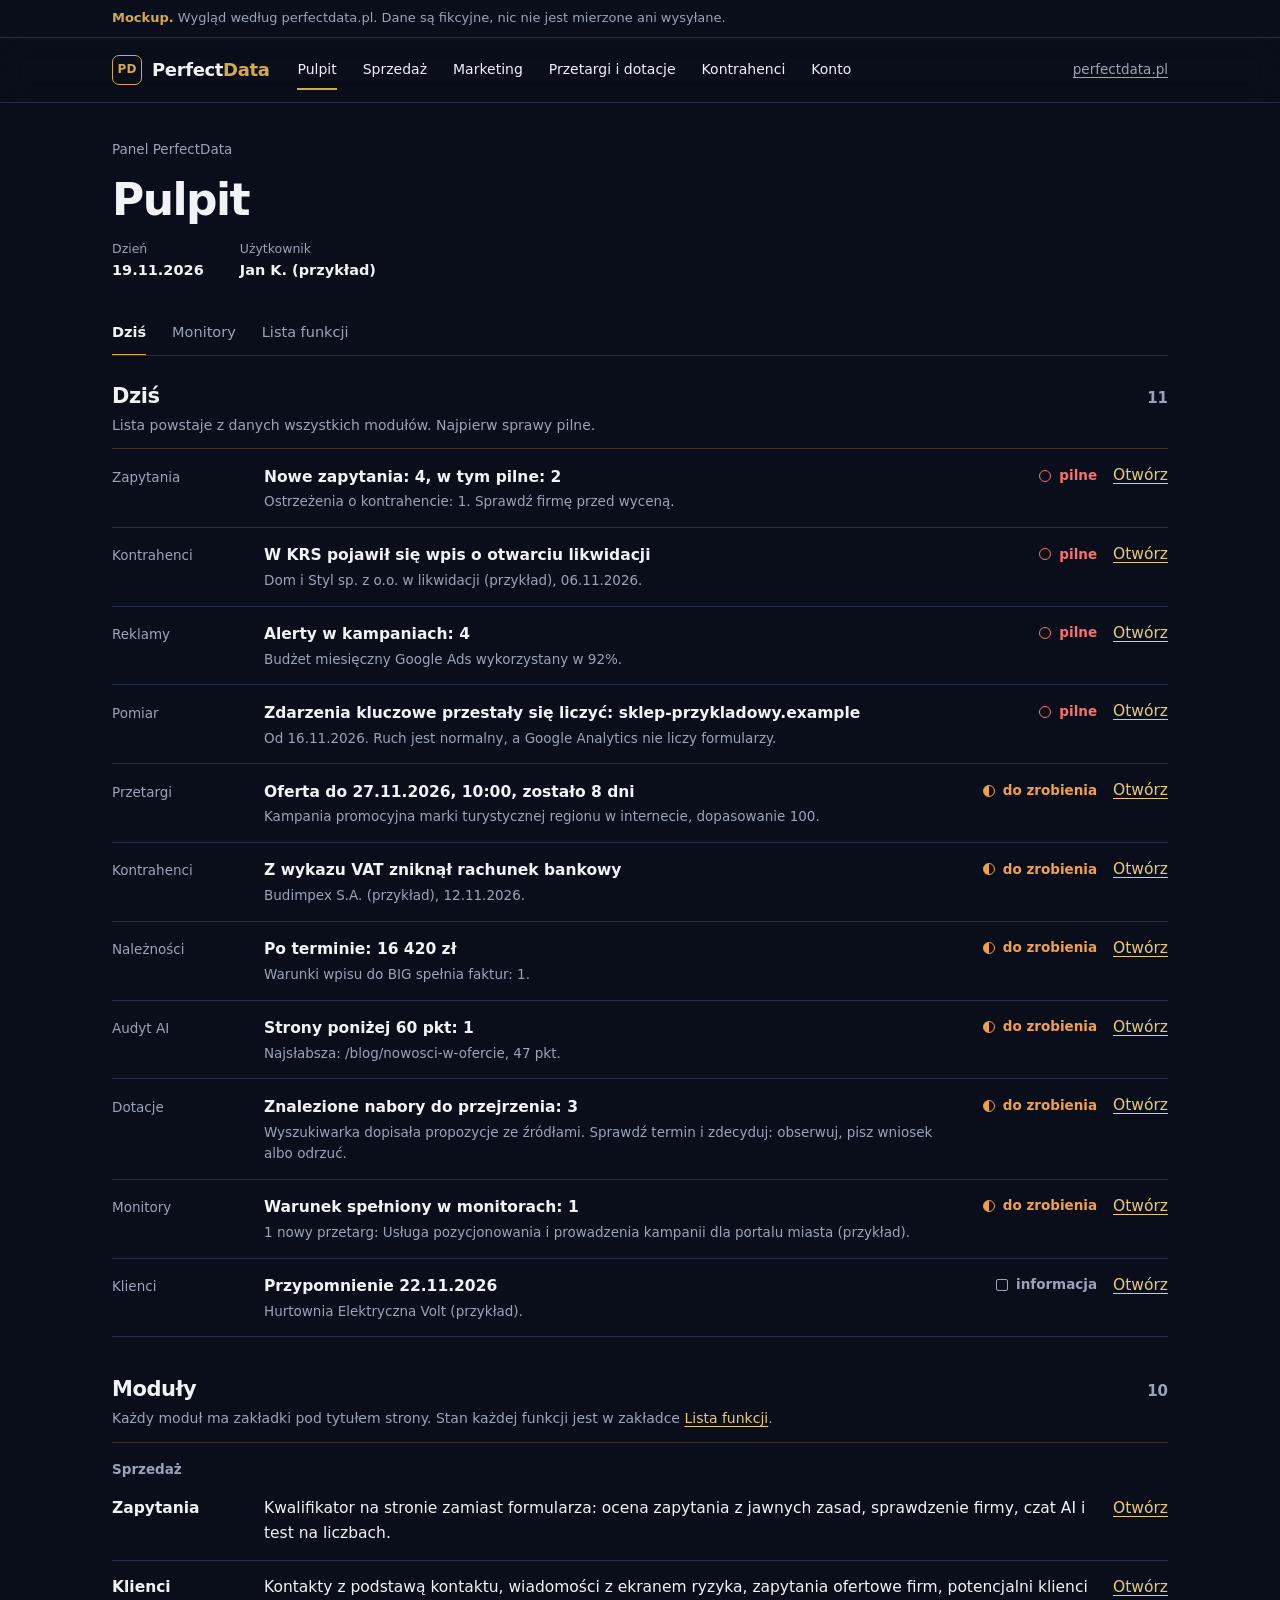
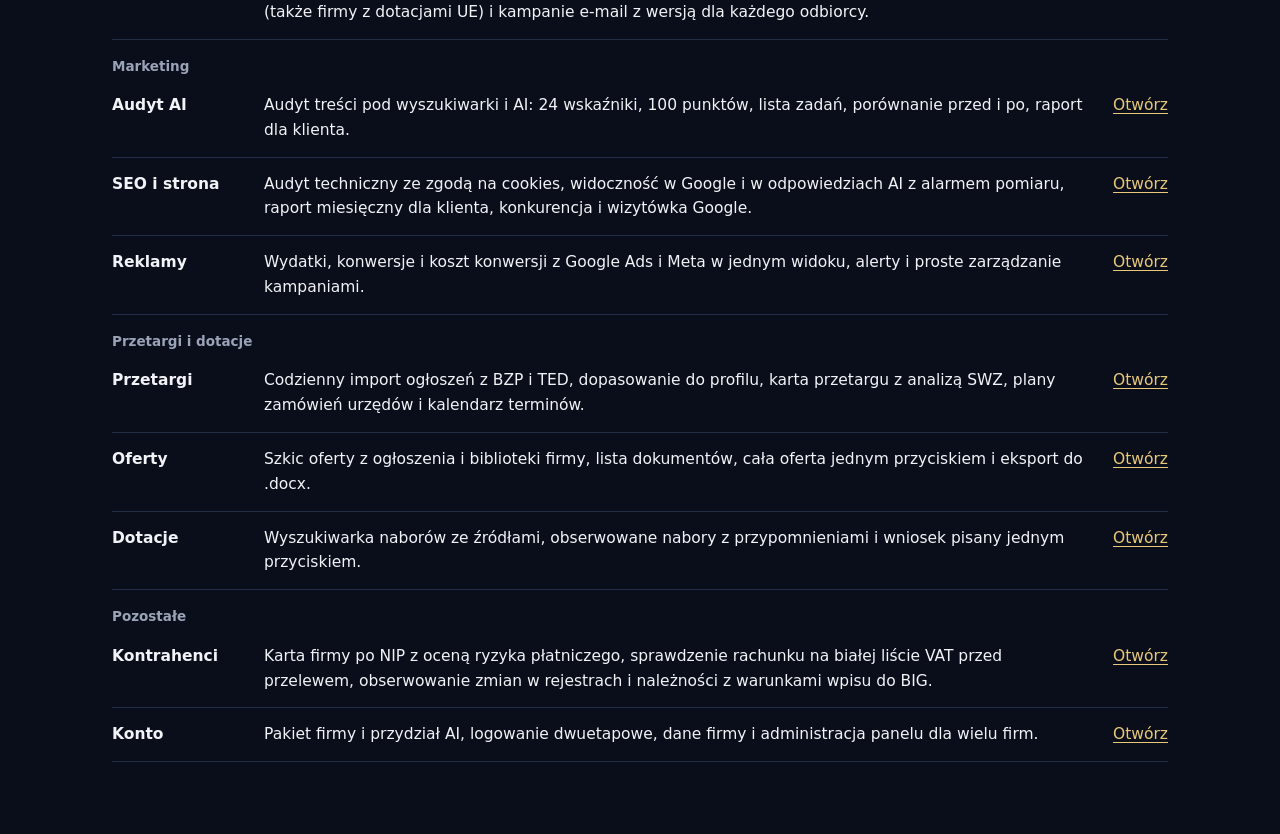
==== commit 83734e2a: "Monitory jednym zdaniem, alarm pomiaru GA4, raport miesięczny dla klienta, zgoda na cookies w audyci" ====
--- a/mockup/audyt-ai/public/index.html
+++ b/mockup/audyt-ai/public/index.html
@@ -338,7 +338,7 @@
 const RULES = {"version":"2026-11-20","levels":{"good":85,"mid":60},"sources":{"g_guide":{"who":"Google","label":"Google: optymalizacja pod funkcje generatywnej AI w wyszukiwarce (10.07.2026)","url":"https://developers.google.com/search/docs/fundamentals/ai-optimization-guide","short":"Google: przewodnik AI"},"g_features":{"who":"Google","label":"Google: funkcje AI a Twoja witryna (10.12.2025)","url":"https://developers.google.com/search/docs/appearance/ai-features","short":"Google: funkcje AI"},"g_snippet":{"who":"Google","label":"Google: fragmenty i meta description","url":"https://developers.google.com/search/docs/appearance/snippet","short":"Google: fragmenty"},"g_title":{"who":"Google","label":"Google: linki tytułowe","url":"https://developers.google.com/search/docs/appearance/title-link","short":"Google: tytuły"},"g_helpful":{"who":"Google","label":"Google: tworzenie pomocnych, wiarygodnych treści","url":"https://developers.google.com/search/docs/fundamentals/creating-helpful-content","short":"Google: pomocne treści"},"g_article":{"who":"Google","label":"Google: dane strukturalne Article (8.09.2026)","url":"https://developers.google.com/search/docs/data-types/article","short":"Google: Article"},"g_faq":{"who":"Google","label":"Google: koniec wyników rozszerzonych FAQ od 7.05.2026 (omówienie ppc.land)","url":"https://ppc.land/google-kills-faq-rich-results-what-seos-saw-coming-since-2019/","short":"Google: FAQ"},"cwv":{"who":"Google","label":"web.dev: Core Web Vitals","url":"https://web.dev/articles/vitals","short":"web.dev"},"openai":{"who":"Boty AI","label":"OpenAI: przegląd botów (OAI-SearchBot, GPTBot, ChatGPT-User)","url":"https://developers.openai.com/api/docs/bots.md","short":"OpenAI"},"anthropic":{"who":"Boty AI","label":"Anthropic: boty ClaudeBot, Claude-User, Claude-SearchBot","url":"https://support.claude.com/en/articles/8896518-does-anthropic-crawl-data-from-the-web-and-how-can-site-owners-block-the-crawler","short":"Anthropic"},"perplexity":{"who":"Boty AI","label":"Perplexity: boty PerplexityBot i Perplexity-User","url":"https://docs.perplexity.ai/docs/resources/perplexity-crawlers.md","short":"Perplexity"},"cloudflare":{"who":"Boty AI","label":"Cloudflare: zasady dostępu botów AI (Search, Agents, Training)","url":"https://developers.cloudflare.com/bots/additional-configurations/block-ai-bots/","short":"Cloudflare"},"ms_ads":{"who":"Microsoft","label":"Microsoft: optymalizacja treści pod odpowiedzi AI (10.2025)","url":"https://about.ads.microsoft.com/en/blog/post/october-2025/optimizing-your-content-for-inclusion-in-ai-search-answers","short":"Microsoft"},"bing_perf":{"who":"Microsoft","label":"Bing: raport AI Performance w Bing Webmaster Tools (02.2026)","url":"https://blogs.bing.com/webmaster/February-2026/Introducing-AI-Performance-in-Bing-Webmaster-Tools-Public-Preview","short":"Bing: raport AI"},"bing_guide":{"who":"Microsoft","label":"Bing: wytyczne dla webmasterów z częścią o GEO (omówienie Search Engine Journal, 02.2026)","url":"https://www.searchenginejournal.com/bing-adds-geo-to-official-guidelines-expands-ai-abuse-definitions/568442/","short":"Bing: wytyczne"},"geo":{"who":"Badanie","label":"Badanie GEO: Generative Engine Optimization (Aggarwal i in., KDD 2024)","url":"https://arxiv.org/html/2311.09735v3","short":"Badanie GEO"},"vercel":{"who":"Badanie","label":"Badanie Vercel i MERJ: boty AI a JavaScript (12.2024)","url":"https://vercel.com/blog/the-rise-of-the-ai-crawler","short":"Badanie Vercel"}},"groups":[{"id":"A","name":"Dostęp dla wyszukiwarek i botów AI","short":"Dostęp","lead":"Jeśli bot nie pobierze strony albo nie wolno mu pokazać fragmentu, reszta wskaźników nie ma znaczenia."},{"id":"B","name":"Zrozumiała struktura","short":"Struktura","lead":"Tytuł, nagłówki i dane strukturalne mówią, o czym jest strona i gdzie leży odpowiedź."},{"id":"C","name":"Wiarygodność i dowody","short":"Wiarygodność","lead":"Kto to napisał, kiedy i na jakiej podstawie."},{"id":"D","name":"Odpowiedź na pytania","short":"Odpowiedzi","lead":"Czy strona odpowiada na pytanie z frazy i na pytania poboczne, które AI zadaje przy okazji."},{"id":"E","name":"Szybkość i wygoda","short":"Szybkość","lead":"Strona ma działać szybko i poprawnie na telefonie."}],"rules":[{"code":"A1","group":"A","name":"Kod odpowiedzi","max":4,"partial":2,"required":true,"what":"Czy adres odpowiada poprawnie, bez łańcucha przekierowań.","how":"Pobieramy adres tak jak przeglądarka i liczymy przekierowania.","good":"Kod 200 po najwyżej 1 przekierowaniu.","mid":"Kod 200 po 2 lub więcej przekierowaniach.","bad":"Kod 4xx lub 5xx, pętla przekierowań albo brak odpowiedzi w 15 s.","fix":"Linkuj od razu do adresu docelowego i usuń pośrednie przekierowania.","basis":["g_features"]},{"code":"A2","group":"A","name":"Indeksowanie","max":6,"partial":3,"required":true,"what":"Czy strona może trafić do indeksu wyszukiwarki.","how":"Sprawdzamy znacznik meta robots, nagłówek X-Robots-Tag i adres kanoniczny.","good":"Brak noindex. Adres kanoniczny wskazuje tę samą stronę.","mid":"Brak noindex, ale brakuje adresu kanonicznego.","bad":"Jest noindex albo adres kanoniczny wskazuje inną stronę.","fix":"Usuń noindex i ustaw rel=canonical na własny adres strony.","basis":["g_features","g_guide"],"note":"Brak adresu kanonicznego nie blokuje indeksowania. Punktujemy go, bo wskazuje wyszukiwarce właściwy adres, gdy ta sama treść jest pod kilkoma adresami."},{"code":"A3","group":"A","name":"Fragment i cytat","max":4,"partial":2,"required":true,"what":"Czy wyszukiwarka może pokazać fragment strony. Bez tego strona nie będzie źródłem w odpowiedziach AI Google.","how":"Szukamy dyrektyw nosnippet, max-snippet i noarchive oraz atrybutu data-nosnippet.","good":"Brak nosnippet, max-snippet:0 i noarchive. Treść główna jest poza data-nosnippet.","mid":"max-snippet poniżej 160 znaków, data-nosnippet na części treści głównej albo noarchive.","bad":"nosnippet albo max-snippet:0.","fix":"Usuń ograniczenia fragmentu ze stron, które mają być cytowane. Atrybut data-nosnippet zostaw tylko na elementach, których nie chcesz pokazywać.","note":"Według wytycznych Bing dyrektywa noarchive wyłącza treść z odpowiedzi Copilota. Na Google nie wpływa, dlatego to stan „Do poprawy”, a nie „Źle”.","convention":"Próg 160 znaków jest umowny.","basis":["g_features","g_snippet","bing_guide"]},{"code":"A4","group":"A","name":"robots.txt dla botów wyszukiwania","max":8,"partial":4,"required":true,"what":"Czy boty, które budują wyniki wyszukiwania i odpowiedzi AI, mogą pobrać ten adres.","how":"Czytamy robots.txt i sprawdzamy reguły dla 5 botów: Googlebot, Bingbot, OAI-SearchBot (ChatGPT), PerplexityBot i Claude-SearchBot.","good":"Wszystkie 5 botów ma dostęp do adresu.","mid":"Googlebot i Bingbot mają dostęp, ale co najmniej 1 bot AI jest zablokowany.","bad":"Zablokowany Googlebot albo Bingbot.","fix":"Usuń regułę Disallow dla wymienionych botów. OpenAI i Perplexity podają, że zmiana działa po ok. 24 godzinach.","note":"Boty treningowe (GPTBot, ClaudeBot, Google-Extended) pokazujemy osobno i bez punktów. Ich blokada nie wpływa na wyszukiwanie. To decyzja właściciela strony.","basis":["openai","anthropic","perplexity","g_features"]},{"code":"A5","group":"A","name":"Serwer i CDN wpuszczają boty","max":4,"partial":2,"what":"Czy zapora, CDN lub hosting nie odrzucają botów mimo zgody w robots.txt.","how":"Wysyłamy 5 zapytań z nagłówkiem User-Agent każdego bota i porównujemy odpowiedź z odpowiedzią dla przeglądarki.","good":"5 z 5 zapytań zwraca kod 200 i tę samą treść co przeglądarce.","mid":"Kod 200 dla wszystkich, ale odpowiedź dla bota trwa ponad 5 s.","bad":"Co najmniej 1 bot dostaje kod 403, 429 albo stronę z testem zamiast treści.","fix":"W panelu CDN lub zapory zezwól na boty wyszukiwania AI. W Cloudflare: Security, Settings, AI Crawler and Agent access policies, kategoria Search na Allow.","note":"Test wychodzi z naszego serwera. Zapora, która weryfikuje adresy IP botów, może potraktować prawdziwego bota inaczej. Ostateczne potwierdzenie daje dziennik serwera.","convention":"Próg 5 s jest umowny.","basis":["g_features","perplexity","cloudflare"]},{"code":"A6","group":"A","name":"Treść bez JavaScript","max":4,"partial":2,"what":"Czy treść jest w kodzie HTML wysyłanym przez serwer. Według badania z 2024 r. boty OpenAI, Anthropic i Perplexity nie uruchamiają JavaScript.","how":"Porównujemy liczbę słów treści głównej w HTML z serwera i po uruchomieniu skryptów w przeglądarce.","good":"Co najmniej 90% słów treści głównej i nagłówek H1 są w HTML z serwera.","mid":"50-89% słów treści głównej.","bad":"Mniej niż 50% słów albo brak H1 w HTML z serwera.","fix":"Renderuj treść po stronie serwera. Skrypty zostaw do dodatków: opinii, czatu, liczników.","convention":"Progi 90% i 50% są umowne.","basis":["vercel","g_features","ms_ads"],"note":"Google uruchamia JavaScript, więc ten wskaźnik dotyczy pozostałych botów AI. Badanie jest z grudnia 2024 r. Jeśli boty zaczną uruchamiać skrypty, zmienimy wskaźnik w nowej wersji wytycznych."},{"code":"B1","group":"B","name":"Tytuł strony","max":4,"partial":2,"what":"Czy strona ma własny, opisowy tytuł.","how":"Odczytujemy znacznik title i porównujemy go z tytułami innych sprawdzonych stron witryny.","good":"Tytuł jest, opisuje treść i nie powtarza się na innych sprawdzonych stronach.","mid":"Tytuł powtarza się na innej stronie albo jest ogólnikiem (np. „Strona główna”).","bad":"Brak znacznika title albo jest pusty.","fix":"Napisz własny, opisowy tytuł dla każdej strony. Nazwę marki dodaj krótko na końcu.","note":"Google nie podaje limitu długości tytułu. Tytuł ponad ok. 60 znaków może zostać ucięty w wynikach, więc pokazujemy to jako wskazówkę bez punktów.","basis":["g_title","ms_ads"]},{"code":"B2","group":"B","name":"Opis strony","max":3,"partial":1,"what":"Meta description: krótki opis, którego wyszukiwarka może użyć jako fragmentu.","how":"Odczytujemy meta description i porównujemy z opisami innych sprawdzonych stron.","good":"Opis jest i nie powtarza się na innych sprawdzonych stronach.","mid":"Opis jest, ale taki sam jak na innej stronie.","bad":"Brak opisu.","fix":"Opisz w 1-2 zdaniach, co czytelnik znajdzie na stronie. Bez listy słów kluczowych.","note":"Google nie podaje limitu długości opisu.","basis":["g_snippet","ms_ads"]},{"code":"B3","group":"B","name":"Nagłówek H1","max":4,"partial":2,"what":"Czy strona ma jeden główny nagłówek zgodny z tytułem.","how":"Liczymy nagłówki H1 i porównujemy słowa H1 ze słowami tytułu (bez spójników i nazwy marki).","good":"Dokładnie jeden H1, a co najmniej połowa jego słów jest też w tytule.","mid":"Kilka H1 albo mniej niż połowa wspólnych słów z tytułem.","bad":"Brak H1 albo H1 jest pusty.","fix":"Zostaw jeden H1, który mówi to samo co tytuł strony.","convention":"Próg połowy wspólnych słów jest umowny.","basis":["g_title","ms_ads"]},{"code":"B4","group":"B","name":"Nagłówki sekcji","max":4,"partial":2,"what":"Czy treść jest podzielona na sekcje z konkretnymi nagłówkami.","how":"Sprawdzamy trzy warunki: co najmniej 2 nagłówki H2 na stronie powyżej 300 słów, poziomy po kolei (bez przeskoku z H2 do H4), brak ogólników z listy (np. „Informacje”, „Dowiedz się więcej”).","good":"Spełnione 3 z 3 warunków.","mid":"Spełnione 2 z 3 warunków.","bad":"Spełniony 1 warunek albo żaden.","fix":"Podziel treść na sekcje. Nagłówek ma mówić, o czym jest sekcja, najlepiej jako pytanie albo konkretny temat.","convention":"Próg 300 słów i lista ogólników są umowne.","basis":["g_guide","ms_ads","bing_perf"]},{"code":"B5","group":"B","name":"Bez ścian tekstu","max":3,"partial":1,"what":"Czy akapity są na tyle krótkie, że widać granice między myślami.","how":"Liczymy słowa w każdym akapicie treści głównej.","good":"Żaden akapit nie ma więcej niż 150 słów.","mid":"1-2 akapity powyżej 150 słów.","bad":"3 lub więcej akapitów powyżej 150 słów.","fix":"Podziel długie akapity. Kroki i porównania zapisz jako listę albo tabelę.","convention":"Próg 150 słów jest umowny.","basis":["ms_ads","g_guide"]},{"code":"B6","group":"B","name":"Treść jako tekst","max":3,"partial":1,"what":"Czy ważne informacje są tekstem, a nie tylko obrazem albo plikiem PDF.","how":"Liczymy zdjęcia w treści głównej z opisem alt. Sprawdzamy, czy cena, parametry i kroki są w HTML.","good":"Co najmniej 90% zdjęć w treści ma opis alt, a kluczowe dane są tekstem.","mid":"50-89% zdjęć ma opis alt.","bad":"Mniej niż 50% zdjęć ma opis alt albo kluczowe dane są tylko na obrazie lub w PDF.","fix":"Dodaj opisy alt. Parametry, ceny i kroki zapisz w HTML.","convention":"Progi 90% i 50% są umowne.","basis":["g_features","ms_ads"]},{"code":"B7","group":"B","name":"Dane strukturalne","max":4,"partial":2,"what":"Czy dane strukturalne są poprawne i zgodne z tym, co widać na stronie.","how":"Odczytujemy JSON-LD, sprawdzamy składnię i typ, porównujemy wartości (tytuł, autor, data, cena) z widoczną treścią.","good":"JSON-LD bez błędów, typ pasuje do strony (artykuł: Article lub BlogPosting, produkt: Product, strona główna: Organization i WebSite), wartości zgodne z treścią.","mid":"Brak danych strukturalnych albo dane niepełne.","bad":"Błąd składni albo wartości sprzeczne z widoczną treścią.","fix":"Dodaj JSON-LD właściwy dla rodzaju strony i trzymaj go w zgodzie z treścią.","note":"Google nie wymaga danych strukturalnych do odpowiedzi AI. Punktujemy je, bo dają wyniki rozszerzone i zaleca je Microsoft. Typ FAQPage jest bez punktów: od 7.05.2026 nie daje wyników rozszerzonych w Google.","basis":["g_features","g_guide","ms_ads","g_faq"]},{"code":"C1","group":"C","name":"Autor","max":5,"partial":2,"what":"Czy wiadomo, kto napisał treść.","how":"Szukamy podpisu autora, linku do strony o autorze lub „O nas” i właściwości author w danych strukturalnych.","good":"Widoczne imię i nazwisko autora, link do strony o autorze, autor w danych strukturalnych (Person z name i url).","mid":"Podpis jest, ale brakuje linku albo danych strukturalnych.","bad":"Brak informacji o autorze.","fix":"Podpisz treść prawdziwym autorem i podlinkuj jego stronę z opisem doświadczenia.","note":"Na stronach produktów i ofert zamiast autora sprawdzamy wydawcę (Organization). Zmyślony autor to oszustwo według Google.","basis":["g_helpful","g_article"]},{"code":"C2","group":"C","name":"Daty","max":4,"partial":2,"what":"Czy widać, kiedy treść powstała i kiedy była aktualizowana.","how":"Szukamy widocznej daty i porównujemy ją z datePublished i dateModified w danych strukturalnych (format ISO 8601).","good":"Widoczna data publikacji lub aktualizacji i ta sama data w danych strukturalnych.","mid":"Data jest widoczna, ale brakuje jej w danych strukturalnych albo różni się o ponad 1 dzień.","bad":"Brak daty. Także wtedy, gdy data zmieniła się między audytami, a treść nie.","fix":"Pokaż datę aktualizacji i zmieniaj ją tylko razem z treścią.","note":"Google ostrzega przed zmianą daty bez zmiany treści. Wskaźnik dotyczy artykułów i poradników. Na stronie głównej, stronie produktu i stronie oferty data nie jest oczekiwana, więc raport pokazuje „nie dotyczy” i nie liczy tych punktów.","basis":["g_article","g_helpful","bing_perf"],"applies":["article"]},{"code":"C3","group":"C","name":"Źródła","max":4,"partial":2,"what":"Czy twierdzenia i liczby mają podane źródło.","how":"Liczymy linki z treści głównej do zewnętrznych źródeł. Nie liczymy linków do własnej witryny, sklepów i mediów społecznościowych.","good":"Co najmniej 2 źródła na 1000 słów treści, minimum 2.","mid":"1 źródło.","bad":"Brak źródeł.","fix":"Podlinkuj dane, normy i badania, na które się powołujesz.","note":"W badaniu GEO dodanie źródeł podniosło widoczność w odpowiedzi AI o 28%. Test był na symulowanym silniku, nie na ChatGPT ani Google. Wskaźnik dotyczy artykułów i poradników. Na pozostałych rodzajach stron raport pokazuje „nie dotyczy” i nie liczy tych punktów.","convention":"Próg 2 źródeł na 1000 słów jest umowny.","basis":["geo","g_helpful","bing_perf"],"applies":["article"]},{"code":"C4","group":"C","name":"Konkretne dane","max":3,"partial":1,"what":"Czy treść podaje liczby i parametry zamiast ogólników.","how":"Liczymy zdania z liczbą i jednostką (np. 15 barów, 1450 W, 2 lata gwarancji) na 1000 słów treści.","good":"Co najmniej 5 takich zdań na 1000 słów.","mid":"2-4 na 1000 słów.","bad":"0-1 na 1000 słów.","fix":"Zamień ogólniki na parametry. Zamiast „cichy ekspres” napisz „ekspres o głośności 52 dB”.","note":"W badaniu GEO dodanie statystyk podniosło widoczność o 31% (symulowany silnik).","convention":"Progi są umowne.","basis":["geo","ms_ads"]},{"code":"C5","group":"C","name":"Dane firmy","max":4,"partial":2,"what":"Czy wiadomo, jaka firma stoi za stroną.","how":"Sprawdzamy trzy warunki: Organization w danych strukturalnych (name, url, logo), linki do stron „Kontakt” i „O nas”, te same dane firmy w stopce i na stronie kontaktowej.","good":"Spełnione 3 z 3 warunków.","mid":"Spełnione 2 z 3 warunków.","bad":"Spełniony 1 warunek albo żaden.","fix":"Dodaj dane Organization, stronę „O nas” i ujednolić nazwę, adres i NIP w całej witrynie.","basis":["g_helpful","bing_guide"]},{"code":"D1","group":"D","name":"Odpowiedź na początku","max":5,"partial":2,"ai":true,"what":"Czy strona od razu odpowiada na pytanie z frazy.","how":"Model AI czyta pierwsze 300 słów po H1 i wskazuje zdanie, które odpowiada na główne pytanie. Raport pokazuje to zdanie i jego pozycję.","good":"Bezpośrednia odpowiedź w pierwszych 100 słowach.","mid":"Odpowiedź między 101. a 300. słowem.","bad":"Brak bezpośredniej odpowiedzi w pierwszych 300 słowach.","fix":"Zacznij od odpowiedzi w 1-2 zdaniach. Szczegóły i wyjątki podaj niżej.","convention":"Progi 100 i 300 słów są umowne.","basis":["bing_guide","ms_ads"]},{"code":"D2","group":"D","name":"Pytania poboczne","max":7,"partial":3,"ai":true,"what":"Na ile pytań pobocznych odpowiada strona. Wyszukiwarki AI rozbijają jedno zapytanie na kilka i szukają odpowiedzi na każde.","how":"Przy pierwszym audycie ustalamy 10 pytań pobocznych do frazy i zamrażamy listę. Przy każdym audycie model AI sprawdza, na które pytania strona odpowiada, i podaje cytat.","good":"Odpowiedź na co najmniej 8 z 10 pytań.","mid":"Odpowiedź na 5-7 pytań.","bad":"Odpowiedź na 4 pytania lub mniej.","fix":"Dopisz brakujące odpowiedzi na tej samej stronie, każdą pod własnym nagłówkiem.","note":"Nie twórz osobnych stron pod każdą odmianę pytania. Google traktuje to jako nadużycie (scaled content abuse).","convention":"Liczba 10 pytań i progi są umowne. Listę pytań zatwierdza opiekun klienta.","basis":["g_guide","g_features","bing_perf"]},{"code":"D3","group":"D","name":"Jeden temat, jedna nazwa","max":3,"partial":1,"what":"Czy strona trzyma się jednego tematu i nazywa go zawsze tak samo.","how":"Porównujemy nazwę głównego tematu w tytule, H1, pierwszym akapicie i danych strukturalnych.","good":"Ta sama nazwa w 4 z 4 miejsc.","mid":"Ta sama nazwa w 3 z 4 miejsc.","bad":"Ta sama nazwa w 2 miejscach lub mniej.","fix":"Nazywaj produkt, usługę lub temat zawsze tak samo. Jedna strona, jeden temat.","basis":["bing_guide","bing_perf"]},{"code":"E1","group":"E","name":"Core Web Vitals","max":6,"partial":3,"parts":true,"what":"Szybkość ładowania, reakcja na kliknięcie i stabilność układu u prawdziwych użytkowników.","how":"Bierzemy dane użytkowników Chrome z 28 dni (75. percentyl, telefon) z PageSpeed Insights. Gdy ich brak, pokazujemy pomiar laboratoryjny i to oznaczamy.","good":"LCP do 2,5 s, INP do 200 ms, CLS do 0,1. Po 2 pkt za każdy z trzech wskaźników.","mid":"LCP do 4,0 s, INP do 500 ms, CLS do 0,25. Po 1 pkt.","bad":"Powyżej tych wartości. 0 pkt.","fix":"Zmniejsz i wczytuj z wyprzedzeniem główne zdjęcie, ogranicz skrypty, podaj wymiary obrazów i miejsc na reklamy.","basis":["cwv","g_guide"]},{"code":"E2","group":"E","name":"Wygląd na telefonie","max":2,"partial":1,"what":"Czy strona dopasowuje się do ekranu telefonu.","how":"Sprawdzamy meta viewport i szerokość strony przy ekranie 360 px.","good":"Jest meta viewport i strona nie przewija się w poziomie.","mid":"Jest meta viewport, ale strona przewija się w poziomie.","bad":"Brak meta viewport.","fix":"Dodaj meta viewport i usuń elementy o stałej szerokości.","basis":["g_guide"]},{"code":"E3","group":"E","name":"HTTPS","max":2,"partial":1,"what":"Czy strona działa bezpiecznie po HTTPS.","how":"Sprawdzamy certyfikat, przekierowanie z http i zasoby ładowane po http.","good":"HTTPS działa, http przekierowuje, żaden zasób nie ładuje się po http.","mid":"HTTPS działa, ale część zasobów ładuje się po http.","bad":"Brak HTTPS albo błąd certyfikatu.","fix":"Włącz przekierowanie na HTTPS i popraw adresy zasobów.","basis":["g_guide"]}],"unscored":[{"name":"Długość tytułu ponad 60 znaków","why":"Google nie podaje limitu długości. Długi tytuł może zostać ucięty w wynikach, więc to wskazówka, nie błąd.","basis":["g_title"]},{"name":"Długość treści na tle konkurencji","why":"Google pisze wprost, że nie ma idealnej długości strony. Dopisywanie tekstu dla samej długości nie pomaga.","basis":["g_guide"]},{"name":"Sekcje po 200-500 słów (CitationOne: Chunk Optimization)","why":"Google: „There's no requirement to break your content into tiny pieces for AI to better understand it.” Dzielimy treść dla czytelnika, nie pod licznik słów.","basis":["g_guide"]},{"name":"Nasycenie terminami na tle TOP 10 (TF-IDF)","why":"Google podaje, że systemy rozumieją synonimy i intencję. Bing zalicza sztucznie konstruowany język do nadużyć. W badaniu GEO upychanie słów kluczowych obniżyło widoczność o 8%.","basis":["g_guide","bing_guide","geo"]},{"name":"Strona czynna zamiast biernej (CitationOne: Semantic Roles)","why":"Nie znaleźliśmy oficjalnego źródła ani badania, które to potwierdza.","basis":[]},{"name":"Plik llms.txt","why":"Google go nie używa. Plik nie pomaga i nie szkodzi w Google. Można go mieć dla innych usług.","basis":["g_guide","g_features"]},{"name":"FAQPage w danych strukturalnych","why":"Od 7.05.2026 wyniki rozszerzone FAQ nie pojawiają się w Google. Znaczniki można zostawić. Sekcja pytań i odpowiedzi w treści nadal ma sens i liczy się we wskaźniku D2.","basis":["g_faq","bing_perf"]},{"name":"Boty treningowe: GPTBot, ClaudeBot, Google-Extended","why":"Służą do trenowania modeli, nie do wyszukiwania. Blokada nie zmienia widoczności w ChatGPT, Claude ani Google. To decyzja właściciela strony.","basis":["openai","anthropic","g_features"]},{"name":"IndexNow","why":"Microsoft zaleca go do szybkiego zgłaszania zmian w Bing. Nie wpływa na Google, więc pokazujemy go jako wskazówkę.","basis":["bing_perf"]}],"page_types":{"article":"Artykuł lub poradnik","product":"Strona produktu","home":"Strona główna","other":"Oferta, usługa lub inna strona"}};
 const SAMPLE = {"client":"Sklep Przykładowy (dane fikcyjne)","url":"https://sklep-przykladowy.example/poradnik/ekspres-cisnieniowy-do-domu","title":"Jaki ekspres ciśnieniowy do domu wybrać","phrase":"jaki ekspres ciśnieniowy do domu","audits":[{"id":"a","label":"przed pracami","date":"14.10.2026"},{"id":"b","label":"po pracach","date":"18.11.2026"}],"results":{"A1":{"a":["good","Kod 200, 1 przekierowanie (z http na https)"],"b":["good","Kod 200, 1 przekierowanie (z http na https)"]},"A2":{"a":["good","Brak noindex, adres kanoniczny wskazuje tę stronę"],"b":["good","Brak noindex, adres kanoniczny wskazuje tę stronę"]},"A3":{"a":["good","Brak ograniczeń fragmentu"],"b":["good","Brak ograniczeń fragmentu"]},"A4":{"a":["mid","4 z 5 botów ma dostęp, zablokowany OAI-SearchBot","robots.txt, wiersze 14-15: „User-agent: OAI-SearchBot” i „Disallow: /”. Bez punktów: GPTBot zablokowany, ClaudeBot i Google-Extended dozwolone."],"b":["good","5 z 5 botów ma dostęp","Bez punktów: GPTBot nadal zablokowany. To decyzja właściciela i nie wpływa na wyszukiwanie."]},"A5":{"a":["bad","3 z 5: PerplexityBot i Claude-SearchBot dostają kod 403","Odpowiedź zawiera nagłówek cf-mitigated: challenge. Zapora CDN blokuje kategorię botów AI."],"b":["good","5 z 5 zapytań z kodem 200"]},"A6":{"a":["mid","64% słów treści w HTML z serwera","Tabela porównawcza modeli (412 słów) pojawia się dopiero po uruchomieniu skryptu."],"b":["good","97% słów treści w HTML z serwera"]},"B1":{"a":["good","Unikalny, 71 znaków","Wskazówka bez punktów: tytuł ponad 60 znaków może zostać ucięty w wynikach."],"b":["good","Unikalny, 54 znaki"]},"B2":{"a":["bad","Brak meta description"],"b":["good","Jest, 148 znaków, nie powtarza się"]},"B3":{"a":["mid","1 H1: „Poradnik”, 0 wspólnych słów z tytułem"],"b":["good","1 H1, 5 z 6 słów jest też w tytule"]},"B4":{"a":["mid","2 z 3: nagłówek „Informacje” jest ogólnikiem","6 nagłówków H2, poziomy po kolei."],"b":["good","3 z 3: 8 nagłówków H2, poziomy po kolei, bez ogólników"]},"B5":{"a":["mid","2 akapity powyżej 150 słów (212 i 187 słów)"],"b":["good","Najdłuższy akapit ma 96 słów"]},"B6":{"a":["mid","7 z 12 zdjęć ma opis alt (58%)"],"b":["good","12 z 12 zdjęć ma opis alt"]},"B7":{"a":["mid","Article bez autora i daty aktualizacji"],"b":["good","Article, BreadcrumbList i Organization, wartości zgodne z treścią"]},"C1":{"a":["bad","Brak podpisu autora"],"b":["good","Podpis, strona autora i Person w danych strukturalnych"]},"C2":{"a":["mid","Data widoczna (3.02.2026), brak jej w danych strukturalnych"],"b":["good","Aktualizacja 12.11.2026, zgodna z dateModified","Treść zmieniła się między audytami (inny skrót treści), więc zmiana daty jest uzasadniona."]},"C3":{"a":["bad","0 źródeł na 1840 słów"],"b":["good","5 źródeł na 2130 słów"]},"C4":{"a":["mid","3 zdania z liczbą i jednostką na 1000 słów"],"b":["good","8 zdań z liczbą i jednostką na 1000 słów"]},"C5":{"a":["mid","2 z 3: brak strony „O nas”"],"b":["mid","2 z 3: strona „O nas” jest w przygotowaniu"]},"D1":{"a":["mid","Odpowiedź dopiero w 214. słowie","Wskazane zdanie: „Do domu najczęściej wystarczy ekspres kolbowy albo automatyczny o ciśnieniu 15 barów.”"],"b":["good","Odpowiedź w 31. słowie","Wskazane zdanie: „Do domu najczęściej wystarczy ekspres kolbowy albo automatyczny o ciśnieniu 15 barów.”"]},"D2":{"a":["mid","Odpowiedź na 5 z 10 pytań"],"b":["good","Odpowiedź na 9 z 10 pytań"]},"D3":{"a":["good","4 z 4: „ekspres ciśnieniowy”"],"b":["good","4 z 4: „ekspres ciśnieniowy”"]},"E1":{"a":["parts","LCP 3,4 s; INP 180 ms; CLS 0,21","Dane użytkowników Chrome z 28 dni, telefon.",[1,2,1]],"b":["parts","LCP 2,3 s; INP 170 ms; CLS 0,12","Dane użytkowników Chrome z 28 dni, telefon. CLS: baner z kodem rabatowym przesuwa treść.",[2,2,1]]},"E2":{"a":["good","Meta viewport jest, brak przewijania w poziomie"],"b":["good","Meta viewport jest, brak przewijania w poziomie"]},"E3":{"a":["good","HTTPS działa, brak zasobów po http"],"b":["good","HTTPS działa, brak zasobów po http"]}},"questions":[["Czym różni się ekspres kolbowy od automatycznego?",true,true],["Jakie ciśnienie powinien mieć ekspres do domu?",true,true],["Ile kosztuje dobry ekspres ciśnieniowy do domu?",false,true],["Czy warto dopłacić do ekspresu z młynkiem?",true,true],["Jak często trzeba odkamieniać ekspres?",false,true],["Jaki ekspres wybrać do małej kuchni?",false,true],["Ile prądu zużywa ekspres ciśnieniowy?",false,true],["Jaka kawa nadaje się do ekspresu ciśnieniowego?",true,true],["Czy ekspres ciśnieniowy spieni mleko?",true,true],["Ile lat działa ekspres i jak wygląda serwis?",false,false]],"engines":["ChatGPT (wyszukiwanie)","Perplexity","Gemini z wyszukiwarką Google"],"runs":3,"citations":[["jaki ekspres ciśnieniowy do domu",[0,1,0],[2,3,1]],["Ile kosztuje dobry ekspres ciśnieniowy do domu?",[0,0,0],[1,2,0]],["Jak często trzeba odkamieniać ekspres?",[0,0,0],[3,2,2]],["Ile prądu zużywa ekspres ciśnieniowy?",[0,0,0],[0,1,0]]],"rivals":[["porownywarka.example",21],["magazyn-kawowy.example",14],["forum-baristow.example",9]],"pages":[["/poradnik/ekspres-cisnieniowy-do-domu","jaki ekspres ciśnieniowy do domu",97,"Brak strony „O nas”"],["/ekspres-kolbowy-model-x","ekspres kolbowy model x opinie",88,"CLS 0,14: zdjęcia bez wymiarów"],["/","sklep z ekspresami do kawy",81,"Brak strony „O nas”"],["/poradnik/jak-odkamienic-ekspres","jak odkamienić ekspres",74,"Odpowiedź na 5 z 10 pytań pobocznych"],["/ekspresy-kolbowe","ekspresy kolbowe",68,"Brak opisu strony, 2 akapity powyżej 150 słów"],["/blog/nowosci-w-ofercie","nowości ekspresy 2026",47,"PerplexityBot dostaje kod 403"]]};
 const LEADS = {"version":"2026-11-19","company":"PerfectData","pages":"strona główna, cennik i 4 strony usług","levels":{"hot":70,"talk":40},"questions":[{"id":"need","text":"W czym możemy pomóc?","label":"Potrzeba","options":[["SEO i GEO: widoczność w Google i w odpowiedziach AI",25],["Google Ads",25],["Meta Ads",20],["Strona lub landing page",20],["Jeszcze nie wiem, potrzebuję diagnozy",10]]},{"id":"business","text":"Co sprzedajesz?","label":"Rodzaj firmy","options":[["Produkty lub usługi dla firm",15],["Prowadzę sklep internetowy",15],["Usługi dla klientów indywidualnych",10],["Coś innego",5]]},{"id":"when","text":"Kiedy chcesz zacząć?","label":"Termin","options":[["Od razu",25],["W ciągu miesiąca",20],["W tym kwartale",10],["Na razie się rozglądam",0]]},{"id":"budget","text":"Jaki miesięczny budżet na obsługę przewidujesz? Bez budżetu na reklamy.","label":"Budżet","options":[["Powyżej 5000 zł",25],["2000-5000 zł",20],["1000-2000 zł",15],["Poniżej 1000 zł",5],["Jeszcze nie wiem",10]]}],"phone_points":10,"greeting":"Dzień dobry. Jestem asystentem AI PerfectData. Zadam 4 krótkie pytania, żeby od razu skierować Cię do właściwej osoby.","url_prompt":"Podaj adres strony. Przed rozmową sprawdzimy, jak widzą ją wyszukiwarki i boty AI.","thanks":"Dziękujemy. Odezwiemy się najpóźniej w następnym dniu roboczym.","leads":[{"at":"19.11.2026, 09:12","company":"Hurtownia Narzędzi Stalmet (przykład)","person":"Anna K.","email":"anna@stalmet.example","phone":true,"answers":[0,0,0,0],"status":"Nowe","consent":false,"page":"/uslugi/seo-geo","nip":["good","Czynny podatnik VAT, wpis w KRS bez zmian."],"shop":"stalmet.example","audit":48,"summary":"Sprzedaje narzędzia firmom. Chce, żeby oferta pojawiała się w odpowiedziach AI na pytania o dobór narzędzi."},{"at":"19.11.2026, 08:40","company":"Rowery Koło (przykład)","person":"Marek W.","email":"marek@rowery-kolo.example","phone":true,"answers":[1,1,1,1],"status":"W kontakcie","consent":true,"page":"/uslugi/google-ads","nip":null,"shop":"rowery-kolo.example","audit":61,"summary":"Sklep internetowy. Kampanie prowadzi sam, a koszt zamówienia rośnie od wiosny."},{"at":"18.11.2026, 21:57","company":"Dom i Styl (przykład)","person":"Katarzyna B.","email":"biuro@dom-i-styl.example","phone":false,"answers":[3,1,1,1],"status":"Nowe","consent":false,"page":"/","nip":["bad","Spółka w likwidacji według KRS. Sprawdź kontrahenta przed wyceną."],"shop":"dom-i-styl.example","audit":39,"summary":"Chce nową stronę sprzedażową. Zapytanie wysłane poza godzinami pracy."},{"at":"18.11.2026, 14:05","company":"Kancelaria Podatkowa Nowak (przykład)","person":"Ewa N.","email":"ewa@kancelaria-nowak.example","phone":false,"answers":[2,2,0,3],"status":"Oferta wysłana","consent":false,"page":"/uslugi/meta-ads","nip":null,"shop":"kancelaria-nowak.example","audit":44,"summary":"Szuka klientów indywidualnych z okolicy. Chce zacząć od małej kampanii."},{"at":"18.11.2026, 11:30","company":"Herbaty Świata (przykład)","person":"Piotr N.","email":"piotr@herbaty-swiata.example","phone":true,"answers":[4,1,2,4],"status":"Nowe","consent":true,"page":"/diagnoza","nip":null,"shop":null,"audit":null,"summary":"Po bezpłatnej diagnozie chce omówić najsłabszy obszar: pomiar konwersji."},{"at":"17.11.2026, 16:48","company":"Auto Części 24 (przykład)","person":"Tomasz R.","email":"tomasz@auto-czesci-24.example","phone":false,"answers":[3,3,3,3],"status":"Nowe","consent":false,"page":"/blog/","nip":null,"shop":null,"audit":null,"summary":"Pyta ogólnie o koszt strony. Bez konkretnego terminu."}],"knowledge":{"library":6,"pages":14,"read_at":"18.11.2026"},"limits":{"messages":12,"daily":500,"ai_month":2000},"funnel":[["Odsłony stron z widżetem",1265],["Rozpoczęte rozmowy",148],["Odpowiedzi na wszystkie pytania",61],["Zostawiony kontakt",29],["Zapytania pilne",11]],"ab":{"days":30,"a":["Zwykły formularz",1240,21],"b":["Kwalifikator",1265,29]}};
-const PLAT = {"today":"2026-11-19","org":{"name":"PerfectData","user":"Jan K.","site":"perfectdata.pl"},"states":{"silnik":["good","Działa w silniku"],"plan":["plain","Do zbudowania"],"zgoda":["mid","Czeka na zgodę Google i Meta"]},"functions":[{"module":"Zapytania","items":[["Kwalifikator zamiast formularza: pytania, punkty, progi","kwalifikator","silnik","Pytania i punkty edytujesz jako tekst. Zmiana zasad tworzy nową wersję."],["Lista zapytań z oceną, sprawdzeniem firmy i podstawą kontaktu","zapytania","silnik","Powiadomienie e-mail o każdym zapytaniu."],["Widżet na stronę z informacją o AI i klauzulą RODO","widzet","silnik","Kod jest gotowy w ustawieniach widżetu. Na stronę trafi dopiero po Twojej zgodzie."],["Czat AI z bazy wiedzy firmy, z limitami","kwalifikator","silnik","Wymaga klucza API. Bez niego działają same pytania."],["Lejek i test: formularz czy kwalifikator","wyniki","silnik","Wynik testu z informacją, czy różnica jest już pewna."]]},{"module":"Klienci","items":[["Kontakty z zapisaną podstawą kontaktu","kontakty","silnik",""],["Szkic wiadomości: regułowy albo AI z treści strony odbiorcy","wiadomosc","silnik",""],["Ekran ryzyka prawnego przed wysyłką, decyzja należy do Ciebie","wiadomosc","silnik","Potwierdzenie trafia do dziennika."],["Blokada po sprzeciwie odbiorcy","wiadomosc","silnik","Jedyna twarda blokada."],["Dziennik decyzji i wysłanych wiadomości","wysylka","silnik",""],["Wysyłka z własnej skrzynki","wysylka","silnik","Dziś przez program pocztowy albo plik .eml. Gmail i Microsoft 365 są w planie."],["Zapytania ofertowe firm: gdzie szukać i rejestr z terminami","rfq","silnik","Źródła nie udostępniają danych programom. Panel pokazuje, gdzie szukać, a znalezione zapytanie wpisujesz do rejestru: panel pilnuje terminu i przygotowuje odpowiedź."],["Opis idealnego klienta ze strony firmy","firmy","silnik","AI czyta stronę firmy i bibliotekę. Grupa klientów zostaje tylko z cytatem. Opis można poprawić ręcznie."],["Lista potencjalnych klientów: firmy z wyników przetargów i z Twojej listy, dopasowanie i powód kontaktu","firmy","silnik","Dane z wykazu VAT i KRS, punkty z jawnej tabeli. Adresów e-mail panel nie zbiera."],["Treść oferty układana automatycznie i drogi kontaktu z oceną ryzyka","firmy","silnik","Odpowiedź na zapytanie, adres podany przez firmę do ofert, list pocztą albo e-mail bez zgody z ekranem ryzyka. Decyzja należy do Ciebie."],["Zgoda na ofertę e-mailem zbierana listem: strona zgody z kodem QR i dowodem","firmy","silnik","Prośba o zgodę wysłana e-mailem sama wymaga zgody. Dlatego list ma adres strony, na której firma sama wpisuje e-mail i zaznacza zgodę. Panel zapisuje treść zgody, czas i źródło."],["Audyt strony jako zachęta: list obiecuje raport, firma dostaje go na własną prośbę","firmy","silnik","Wynik trafia do treści oferty. Na stronie zgody prośba o raport i zgoda na ofertę to dwa osobne pola."],["Lejek listów: wejścia na stronę zgody, zgody, oferty, odpowiedzi i koszt jednej zgody","firmy","silnik","Wejścia liczy serwer, bez plików cookie. Podgląd z panelu się nie liczy."],["Listy seryjnie: jeden plik do druku z kodami QR i adresy na koperty","firmy","silnik","Każdy list od nowej strony, z adresem strony zgody tej firmy. Adresy w pliku dla arkusza."],["Przypomnienie po liście i drugi, krótszy list","firmy","silnik","Po 21 dniach bez odpowiedzi. Drugi list zapowiada, że jest ostatni, a panel nie proponuje trzeciego."],["Kod QR na wizytówkę i stoisko: ogólna strona zgody","firmy","silnik","Kto zeskanuje kod, sam wpisuje firmę i e-mail. Panel zakłada kontakt z podstawą „zgoda”."],["Pytanie na stronie zgody, co firmę interesuje","firmy","silnik","Tematy ustawiasz w panelu. Szkic oferty nawiązuje do zaznaczonych."],["Wyszukiwanie firm w CEIDG: branża, region, data założenia","firmy","silnik","Działa po wpisaniu bezpłatnego tokenu hurtowni danych CEIDG. Bez adresów e-mail i telefonów. Spółek z KRS tak szukać się nie da."],["Sekwencje z przypomnieniami i dziennymi limitami","wysylka","silnik","Panel pilnuje terminów i przygotowuje treść kolejnych kroków. Wysyłasz ze swojej skrzynki."],["Co napisał klient: zapytanie, zapytanie ofertowe, wklejona odpowiedź","kontakty","silnik","Rozwijane przy kontakcie. Panel nie czyta skrzynki, więc odpowiedź e-mail wklejasz przy „Firma odpisała”."],["Wykrywanie odpowiedzi i wypisań","wysylka","plan","Wypisanie działa: odbiorca klika adres w stopce oferty. Odpowiedź zaznaczasz ręcznie, bo automat wymaga połączenia ze skrzynką."],["Firmy z dotacjami UE jako potencjalni klienci","dotacje-ue","silnik","Lista projektów 2021-2027 z funduszeeuropejskie.gov.pl, raz w miesiącu. Tylko spółki, bez osób fizycznych i spółek cywilnych."],["Kampanie e-mail z wersją dla każdego odbiorcy","kampanie-email","silnik","Wersja z faktów o firmie albo przez AI. Panel wysyła tylko do zgód i klientów, resztę po potwierdzeniu ryzyka ze skrzynki. Wypisani nigdy."]]},{"module":"Audyt AI","items":[["Wynik 0-100 z 24 wskaźników i jawnymi progami","raport","silnik","Sprawdzony na prawdziwej stronie. 4 wskaźniki wymagają podłączenia usług (AI i renderowanie)."],["Lista zadań z punktami i warunkiem zaliczenia","raport","silnik",""],["Wytyczne wskaźników ze źródłami","wytyczne","silnik","Ten sam plik wytycznych czyta silnik i ta strona."],["Porównanie przed i po","postep","silnik",""],["Cytowania w wyszukiwarkach AI","cytowania","plan","Wymaga kluczy do OpenAI, Perplexity i Gemini oraz decyzji, jak często pytać."],["Audyt wielu stron z mapy witryny","strony","silnik","Do 20 stron naraz, każda z własną frazą."],["Raport dla klienta pod publicznym linkiem","raport","silnik","Link wygasa po 90 dniach i można go wyłączyć."]]},{"module":"SEO i strona","items":[["Audyt techniczny: bezpieczeństwo, platforma, szybkość, SEO, analityka i RODO","technika","silnik","Ten sam silnik co w PrestaCheck."],["Lista poprawek z priorytetem","technika","silnik","Szacowany czas pracy jest do dodania."],["Porównanie z konkurentami","konkurenci","silnik",""],["Widoczność w Google z Search Console: plik z eksportu albo połączenie jednym adresem e-mail","google","silnik","Stałe połączenie wymaga jednego klucza Google po stronie administratora panelu."],["Co poprawić najpierw: zapytania tuż za czołówką, słabe tytuły, spadki, dwie strony na jedno zapytanie","google","silnik",""],["Widoczność w odpowiedziach AI: Google, Copilot, wejścia z asystentów i boty AI","ai","silnik","Raporty Google i Binga wgrywa się albo wkleja, bo nie mają API."],["Konkurencja z map witryn: co publikują i jakich tematów brakuje","konkurenci","silnik",""],["Własne konto Google i token Cloudflare każdej firmy","google","silnik","Firma łączy swoje konto Google jednym przyciskiem (tylko odczyt) i widzi wyłącznie swoje dane. Wymaga klienta OAuth po stronie właściciela panelu."],["Wizytówka Google: oceny i kompletność","wizytowka","plan","Wymaga zgody Google na dostęp do wizytówek."]]},{"module":"Reklamy","items":[["Podłączenie kont Google Ads i Meta","reklamy","zgoda","Google: dostęp Basic do API. Meta: weryfikacja firmy i przegląd aplikacji."],["Wydatki, kliknięcia, konwersje i koszt konwersji w jednym widoku","reklamy","zgoda",""],["Porównanie okresów","reklamy","zgoda",""],["Alerty: budżet, wzrost kosztu konwersji o 30%, wstrzymana kampania","alerty","zgoda",""],["Wstrzymanie i wznowienie kampanii, zmiana budżetu z potwierdzeniem","kampanie","zgoda",""],["Dziennik zmian w kampaniach","kampanie","zgoda",""]]},{"module":"Przetargi","items":[["Codzienny import ogłoszeń z BZP i TED","przetargi","silnik","Sprawdzony na 2195 prawdziwych ogłoszeniach."],["Profil firmy: CPV, słowa kluczowe, województwa, wartość","profil","silnik",""],["Dopasowanie 0-100 z uzasadnieniem","przetargi","silnik",""],["Karta przetargu: wadium, kryteria, terminy, warunki ze wskazaniem źródła","przetarg","silnik",""],["Analiza SWZ przez AI: warunki, kary, płatności, ryzyka","przetarg","silnik","Wymaga klucza API."],["Pytania do dokumentacji","przetarg","silnik",""],["Kalendarz terminów","terminy","silnik","Plik .ics do własnego kalendarza."],["Poranny e-mail z nowymi przetargami","profil","silnik","W jednym przeglądzie z zapytaniami i alertami. Wymaga klucza usługi wysyłkowej."],["Wyniki przetargów: kto wygrywa i za ile","przetargi","silnik","Sprawdzone na 25 prawdziwych ogłoszeniach o wyniku. Alert, gdy zapisany przetarg zostanie rozstrzygnięty."],["Przetarg jednym kliknięciem w ofertach","przetargi","silnik","Przycisk „Do ofert” zakłada szkic oferty i zapisuje przetarg. Drugi klik nie tworzy duplikatu."],["Plany zamówień z BZP i zapowiedzi z TED dopasowane do profilu","plany","silnik","Plany pobierane codziennie od 1 stycznia. Plan nie ma kodów CPV, więc liczą się słowa kluczowe z prostą odmianą."]]},{"module":"Oferty","items":[["Biblioteka firmy: referencje, osoby, certyfikaty, polisy, opisy","biblioteka","silnik",""],["Szkic oferty z ogłoszenia, SWZ i biblioteki","oferta","silnik",""],["Zdania bez źródła oznaczone do sprawdzenia","oferta","silnik",""],["Lista dokumentów do złożenia","oferta","silnik","Z ogłoszenia i analizy SWZ. Zespół odhacza gotowe pozycje i dopisuje własne."],["Eksport do .docx","oferta","silnik",""],["Praca kilku osób nad jedną ofertą","oferta","silnik","Sekcję przydzielasz osobie z zespołu. Zapis nie nadpisuje cudzej zmiany."]]},{"module":"Dotacje","items":[["Wyszukiwarka naborów: AI szuka i podaje źródła","dotacje","silnik","Opisujesz, na co szukasz pieniędzy. Na listę trafiają tylko nabory, których adres był w wynikach wyszukiwania. Oficjalnych list panel nie pobiera, bo są zabezpieczone przed automatami."],["Obserwowane nabory z przypomnieniami o terminie","dotacje","silnik","Panel przypomina 14, 7 i 3 dni przed końcem naboru i zakłada z naboru szkic wniosku. Nabór trafia tu z wyszukiwarki albo z ręcznego wpisu."],["Ocena, czy firma kwalifikuje się do naboru","dotacje","silnik","Warunki z wgranego regulaminu, każdy z cytatem. Ocena tylko z potwierdzeniem w danych firmy."],["Wniosek o dotację według regulaminu naboru","wniosek","silnik",""],["Cały wniosek albo oferta jednym przyciskiem","wniosek","silnik","AI pisze po kolei wszystkie sekcje, których nikt nie oznaczył jako gotowe. Każda sekcja to jedno użycie AI z pakietu."]]},{"module":"Kontrahenci","items":[["Karta firmy po NIP: wykaz VAT, rachunki, KRS, zarząd","kontrahent","silnik",""],["Ocena ryzyka płatniczego 0-100 z listą sygnałów","kontrahent","silnik","Tylko dane publiczne."],["Decyzje UOKiK o zatorach płatniczych","kontrahent","silnik",""],["Obserwowane firmy i alerty o zmianach","obserwowane","silnik",""],["Należności: wezwanie do zapłaty i warunki wpisu do BIG","naleznosci","silnik","Długi widzi tylko Twoja firma."],["Upadłości i restrukturyzacje z Krajowego Rejestru Zadłużonych","kontrahent","silnik","Rejestr nie udostępnia danych programom. Karta firmy pokazuje, gdzie to sprawdzić, i zapisuje wynik. Obserwowane firmy przypominają o sprawdzeniu co 90 dni."],["Szacowany czas płacenia dostawcom ze sprawozdań","kontrahent","silnik","Dwie liczby przepisujesz ze sprawozdania w przeglądarce dokumentów finansowych KRS, a panel liczy dni."],["Wpis długu do BIG z platformy","naleznosci","plan","Wymaga umowy z biurem."],["Sprawdzenie rachunku na białej liście przed przelewem, z kluczem zapytania MF","kontrahent","silnik","Rachunek i status VAT na wybrany dzień, historia sprawdzeń z kluczami MF w CSV. Limit API Ministerstwa Finansów: 100 zapytań dziennie na cały panel."]]},{"module":"Konto i platforma","items":[["Pakiety z miesięcznym przydziałem AI","pakiet","silnik","Podstawowy i Rozszerzony. Po wyczerpaniu przydziału panel nie pyta modelu, a funkcje bez AI działają dalej."],["Administracja: firmy, zaproszenia, blokada, limity","administracja","silnik","Tylko dla właściciela panelu. Widzi liczby o firmach, nie ich dane. Płatności panel nie obsługuje."],["Logowanie dwuetapowe i wylogowanie z innych urządzeń","bezpieczenstwo","silnik","Kod z aplikacji, kody zapasowe, unieważnianie sesji po zmianie hasła."],["Eksport i usunięcie danych firmy","bezpieczenstwo","silnik","Paczka ZIP bez haseł i sekretów. Usunięcie wymaga hasła i przepisania nazwy firmy."]]}],"contacts":[{"id":1,"company":"Hurtownia Narzędzi Stalmet (przykład)","person":"Anna K.","email":"anna@stalmet.example","site":"stalmet.example","basis":"rfq","detail":"zapytanie z widżetu: SEO i GEO","at":"19.11.2026","unsub":null,"voice":[{"source":"Zapytanie ze strony","at":"19.11.2026","text":"Szukamy agencji do sklepu z narzędziami.\nPotrzeba: SEO i GEO\nTermin: w ciągu miesiąca\nPytanie do czatu: Czy robicie też kampanie produktowe?"},{"source":"Odpowiedź e-mail (wklejona)","at":"22.11.2026","text":"Dzień dobry,\ndziękujemy za ofertę. Prosimy o wycenę wariantu z kampanią produktową i termin startu.\n\nPozdrawiam\nAnna K."}]},{"id":2,"company":"Rowery Koło (przykład)","person":"Marek W.","email":"marek@rowery-kolo.example","site":"rowery-kolo.example","basis":"consent","detail":"zgoda zaznaczona w widżecie","at":"19.11.2026","unsub":null,"voice":[{"source":"Zapytanie ze strony","at":"19.11.2026","text":"Chcemy zwiększyć sprzedaż rowerów elektrycznych przed sezonem.\nPotrzeba: Reklamy Google i Meta"}]},{"id":3,"company":"Biuro Rachunkowe Liczydło (przykład)","person":"Zofia M.","email":"biuro@liczydlo.example","site":"liczydlo.example","basis":"client","detail":"kampania Google Ads od 03.2026","at":"02.03.2026","unsub":null},{"id":4,"company":"Auto Części 24 (przykład)","person":"Tomasz R.","email":"tomasz@auto-czesci-24.example","site":"auto-czesci-24.example","basis":"none","detail":"","at":"","unsub":null},{"id":5,"company":"Hurtownia Elektryczna Volt (przykład)","person":"","email":"oferty@volt.example","site":"volt.example","basis":"rfq","detail":"zapytanie ofertowe na stronie firmy: kampania Google Ads","at":"17.11.2026","unsub":null},{"id":6,"company":"Meble Dąb (przykład)","person":"Piotr S.","email":"piotr@meble-dab.example","site":"meble-dab.example","basis":"none","detail":"","at":"","unsub":"03.11.2026"}],"bases":{"none":"Brak podstawy, adres z publicznego źródła","rfq":"Zapytanie ofertowe od tej firmy","consent":"Zgoda na informacje handlowe e-mailem","client":"Obecny klient (wcześniejsza współpraca)","invite":"Firma opublikowała adres do przesyłania ofert"},"kinds":{"rfq_reply":["Odpowiedź na zapytanie ofertowe","Firma sama poprosiła o oferty i podała adres. Odpowiadasz na jej prośbę."],"consented":["Oferta do firmy, która wyraziła zgodę","Odbiorca zgodził się na informacje handlowe e-mailem albo jest Twoim klientem i o to prosił."],"consent_request":["Pytanie, czy i gdzie firma przyjmuje oferty","Samo pytanie o zgodę albo adres do ofert, bez nazwy usługi i bez zachęt. Oferta idzie dopiero po odpowiedzi."],"cold_offer":["Oferta bez zgody odbiorcy","Informacja handlowa wysłana bez wcześniejszej zgody."]},"law":{"pke":["Art. 398 Prawa komunikacji elektronicznej: informacja handlowa wymaga uprzedniej zgody odbiorcy, także firmy.","Kara Prezesa UKE: do 3% przychodu z poprzedniego roku albo do 1 mln zł, zależnie od tego, która kwota jest wyższa (art. 444 ust. 1 pkt 81 i art. 446 ust. 5).","Dodatkowo wykroczenie zagrożone grzywną, ścigane na żądanie odbiorcy (art. 448), oraz roszczenia z tytułu czynu nieuczciwej konkurencji."],"consent_request":["Ministerstwo Cyfryzacji, odpowiedź z 13.10.2025 na interpelację nr 12337: „Nie jest również dozwolony kontakt wykonywany na potrzeby uzyskania zgody”. Pismo powołuje się na decyzje Prezesa UKE i Prezesa UOKiK.","Sąd Apelacyjny w Warszawie (wyrok z 12.12.2019, VII AGa 1567/18) uznał SMS z prośbą o zgodę za informację handlową, bo pośrednio promował nadawcę. Wyrok zapadł na gruncie poprzednich przepisów.","W drugą stronę poszedł Sąd Okręgowy Warszawa-Praga (IV Ca 1873/16, opisany w 2019 r.): dopuścił pierwszy telefon z samym pytaniem o zgodę, bez słowa o ofercie. To pojedynczy wyrok na gruncie poprzednich przepisów, a UKE i UOKiK się z nim nie zgadzały.","Nie znamy wyroku sądu, który ocenia taką wiadomość już pod nowymi przepisami."],"invite":"Art. 398 ust. 2 Prawa komunikacji elektronicznej: zgodę można wyrazić przez udostępnienie adresu elektronicznego w celu otrzymywania informacji handlowej.","unsub":"Art. 21 RODO: po sprzeciwie dane nie mogą być przetwarzane na potrzeby marketingu bezpośredniego.","ack":"Zapoznałem się z ryzykiem. Sam decyduję o wysłaniu tej wiadomości i odpowiedzialność za wysyłkę ponosi moja firma."},"log":[{"at":"18.11.2026, 15:02","who":"Jan K.","company":"Hurtownia Elektryczna Volt (przykład)","kind":"rfq_reply","level":"low","ack":false},{"at":"12.11.2026, 10:41","who":"Jan K.","company":"Auto Części 24 (przykład)","kind":"consent_request","level":"very_high","ack":true}],"icp":"Sklepy internetowe i firmy usługowe, które mają już stronę i wydają na reklamę co najmniej 1000 zł miesięcznie, ale nie mierzą, z której kampanii przychodzą zamówienia.","letters":{"firms":40,"letters":46,"visit":14,"report":9,"consent":6,"offer":6,"reply":2,"refused":1,"quiet":9,"cost":6.5},"topics":["Nowa strona internetowa","Reklamy w Google","Pozycjonowanie"],"cardQr":"[data-uri]","search":[{"company":"Sklep Ogrodnik (przykład)","source":"Twoja lista","score":80,"audit":58,"pkd":"Sklepy internetowe","region":"mazowieckie","size":"10-49 osób","age":9,"condition":"dobra","tenders":false,"reason":"Reklamy Google prowadzą na stronę bez pomiaru konwersji."},{"company":"Kwiaciarnia Internetowa Fiołek (przykład)","source":"Twoja lista","score":75,"invite":["Propozycje współpracy prosimy przesyłać na adres wspolpraca@fiolek.example.","wspolpraca@fiolek.example","fiolek.example/kontakt"],"pkd":"Sklepy internetowe","region":"łódzkie","size":"do 9 osób","age":4,"condition":"dobra","tenders":false,"reason":"Strona blokuje boty wyszukiwarek AI w robots.txt."},{"company":"Okna Jasne (przykład)","source":"wyniki przetargów","score":90,"win":"Wymiana stolarki okiennej w szkole podstawowej (przykład)","pkd":"Budownictwo i wykończenia","region":"mazowieckie","size":"50-249 osób","age":17,"condition":"dobra","tenders":true,"reason":"Startuje w przetargach, a strona nie ma opisu realizacji."},{"company":"Gabinet Stomatologiczny Uśmiech (przykład)","source":"Twoja lista","score":60,"pkd":"Usługi medyczne","region":"śląskie","size":"do 9 osób","age":6,"condition":"dobra","tenders":false,"reason":"Wizytówka Google bez godzin otwarcia i zdjęć."},{"company":"Transport Szybki (przykład)","source":"wyniki przetargów","score":55,"win":"Dowóz uczniów do szkół w gminie (przykład)","pkd":"Transport i logistyka","region":"łódzkie","size":"10-49 osób","age":2,"condition":"podwyższone ryzyko","tenders":true,"reason":"Młoda spółka z szybkim wzrostem zatrudnienia, brak strony ofertowej."},{"company":"Hotel Nad Stawem (przykład)","source":"Twoja lista","score":70,"consent":["recepcja@nadstawem.example","19.11.2026"],"pkd":"Hotele i gastronomia","region":"mazowieckie","size":"10-49 osób","age":12,"condition":"dobra","tenders":false,"reason":"Rezerwacje tylko przez pośredników, własna strona bez systemu rezerwacji."},{"company":"Meble Dąb (przykład)","source":"Twoja lista","score":65,"pkd":"Sklepy internetowe","region":"śląskie","size":"10-49 osób","age":14,"condition":"dobra","tenders":false,"reason":"Wypisał się z wiadomości 03.11.2026. Platforma nie pozwoli wysłać mu oferty."},{"company":"Budimpex S.A. (przykład)","source":"wyniki przetargów","score":50,"win":"Remont elewacji budynku urzędu (przykład)","pkd":"Budownictwo i wykończenia","region":"mazowieckie","size":"50-249 osób","age":21,"condition":"podwyższone ryzyko","tenders":true,"reason":"Decyzja UOKiK o opóźnianiu płatności. Sprawdź przed wyceną."}],"rfq_sources":[["Baza Konkurencyjności","https://bazakonkurencyjnosci.funduszeeuropejskie.gov.pl/","bazakonkurencyjnosci.funduszeeuropejskie.gov.pl","Zapytania firm i instytucji, które kupują w projektach z funduszy unijnych. Trafiają tu zamówienia powyżej 50 000 zł netto. Ofertę składa się w samej Bazie."],["Platforma zakupowa","https://platformazakupowa.pl/all","platformazakupowa.pl/all","Bieżące postępowania zakupowe firm i urzędów. Ofertę składa się zwykle przez formularz na stronie postępowania."],["Strony firm","","","Zakładki „Zapytania ofertowe”, „Przetargi”, „Zakupy” albo „Dla dostawców”. W zapytaniu jest adres e-mail do składania ofert."]],"rfqs":[{"contact":5,"company":"Hurtownia Elektryczna Volt (przykład)","title":"Szukamy agencji do prowadzenia kampanii Google Ads","where":"strona firmy, zakładka „Zapytania ofertowe”","published":"17.11.2026","deadline":"28.11.2026","address":"oferty@volt.example"},{"contact":null,"company":"Spółdzielnia Mleczarska Łąka (przykład)","title":"Nowa strona internetowa z katalogiem produktów","where":"Baza Konkurencyjności (przykład wpisu)","published":"14.11.2026","deadline":"02.12.2026","address":"zamowienia@laka.example"},{"contact":null,"company":"Centrum Szkoleń Kurs (przykład)","title":"Pozycjonowanie i treści na blog przez 12 miesięcy","where":"strona firmy","published":"10.11.2026","deadline":"25.11.2026","address":"biuro@kurs.example"}],"sequence":{"name":"Odpowiedź na zapytanie ofertowe","limit":30,"steps":[["Dzień 0","Odpowiedź z ofertą","Wysyłasz po potwierdzeniu ekranu ryzyka."],["Dzień 4","Przypomnienie","Krótkie pytanie, czy oferta dotarła. Tylko gdy nie było odpowiedzi."],["Dzień 10","Ostatnia wiadomość","Informacja, że nie będziesz pisać ponownie."]],"stops":["Odbiorca odpisał","Odbiorca się wypisał","Zatrzymasz ją ręcznie"],"running":[["Hurtownia Elektryczna Volt (przykład)","Dzień 0 wysłany 18.11.2026","Przypomnienie 22.11.2026"],["Centrum Szkoleń Kurs (przykład)","Odpowiedź odbiorcy 16.11.2026","Zatrzymana"]]},"tech":{"site":"sklep-przykladowy.example","at":"18.11.2026","cats":[["Bezpieczeństwo",21,30],["Wersja platformy",20,20],["Szybkość",11,20],["SEO",14,20],["Analityka i RODO",6,10]],"issues":[["critical","Bezpieczeństwo","Brak nagłówka Content-Security-Policy","Dodaj nagłówek na serwerze albo w CDN. Zacznij od trybu report-only.",120],["critical","Szybkość","Odpowiedź serwera 1,9 s","Włącz pamięć podręczną stron i sprawdź zapytania do bazy na stronie głównej.",240],["warning","Bezpieczeństwo","Ciasteczko sesji bez atrybutu Secure","Ustaw Secure i SameSite w konfiguracji sesji.",30],["warning","SEO","14 podstron bez opisu meta","Uzupełnij opisy, zaczynając od stron kategorii.",180],["warning","Analityka i RODO","Skrypt analityki ładuje się przed zgodą","Uruchamiaj analitykę dopiero po zgodzie w banerze.",120],["warning","Szybkość","Zdjęcia produktów bez formatu WebP","Włącz konwersję zdjęć w sklepie albo w CDN.",60],["info","SEO","Mapa witryny nie zawiera wpisów z bloga","Dodaj blog do mapy witryny.",30]],"ok":["Certyfikat TLS ważny do 03.2027","Przekierowanie z http na https","Aktualna wersja platformy sklepu","Plik robots.txt i mapa witryny są dostępne","Dane strukturalne Product na kartach produktów"],"rivals":[["sklep-przykladowy.example","Moja strona",[70,100,55,70,60],2],["kawowy-swiat.example","Konkurent",[87,100,80,85,80],0],["ekspresy-online.example","Konkurent",[60,50,70,75,100],3],["dom-baristy.example","Konkurent",[93,100,45,60,40],1]]},"gsc":{"period":"25.10-21.11.2026","prev_period":"27.09-24.10.2026","brand":["sklep przykładowy"],"weeks":["28.09","05.10","12.10","19.10","26.10","02.11","09.11","16.11"],"clicks":[130,133,136,139,140,143,146,149],"impressions":[12250,13034],"position":[6.0,5.6],"queries":[["sklep przykładowy",150,400,1.0],["jaki ekspres ciśnieniowy do domu",96,1500,3.2],["ekspres kolbowy czy automatyczny",61,980,2.8],["ekspres ciśnieniowy do 1000 zł",44,520,1.6],["sklep przykładowy opinie",38,120,1.2],["odkamienianie ekspresu",30,940,6.2],["jak odkamienić ekspres kolbowy krok po kroku",22,800,4.4],["ile kawy na espresso",18,300,2.1],["ekspres do małej kuchni",14,620,8.6],["ekspres kolbowy ranking",12,1100,2.2],["kawa do ekspresu ciśnieniowego",9,1300,11.8],["czy ekspres kolbowy jest trudny w obsłudze",7,260,5.1],["młynek do kawy żarnowy",4,700,13.9],["ekspres przelewowy",3,90,18.0]],"prev":[["sklep przykładowy",140,380,1.0],["jaki ekspres ciśnieniowy do domu",80,1400,3.6],["ekspres kolbowy czy automatyczny",66,990,2.7],["ekspres kolbowy ranking",40,1000,2.0],["sklep przykładowy opinie",35,110,1.2],["ekspres ciśnieniowy do 1000 zł",21,400,3.4],["ile kawy na espresso",20,310,2.0],["odkamienianie ekspresu",18,700,8.9],["kawa do ekspresu ciśnieniowego",16,1250,9.1],["ekspres do małej kuchni",15,600,8.4],["jak odkamienić ekspres kolbowy krok po kroku",10,500,6.0],["młynek do kawy",9,300,5.0],["ekspres przelewowy",3,85,17.0]],"pages":[["/",190],["/poradnik/ekspres-cisnieniowy-do-domu",157],["/poradnik/odkamienianie",52],["/ekspresy-kolbowe",48],["/poradnik/ekspres-do-malej-kuchni",14],["/ranking-ekspresow",12],["/kawa",9]],"cannibal":["ekspres kolbowy ranking",[["/ranking-ekspresow",700,2.1],["/ekspresy-kolbowe",400,4.9]]],"ai":{"google":[["/poradnik/odkamienianie",340],["/poradnik/ekspres-cisnieniowy-do-domu",212],["/ranking-ekspresow",95]],"google_total":1203,"copilot_total":412,"copilot_pages":[["/poradnik/odkamienianie",310],["/poradnik/ekspres-cisnieniowy-do-domu",74],["/ranking-ekspresow",28]],"copilot_queries":[["jak odkamienić ekspres kolbowy",140],["odkamieniacz do ekspresu czym zastąpić",61],["ekspres ciśnieniowy do domu jaki wybrać",52],["ranking ekspresów kolbowych",19]],"visits":[["ChatGPT",40,20],["Perplexity",11,12],["Copilot",3,null]],"sessions":2700,"bots":[["ChatGPT-User","OpenAI","asystent",154,154,0],["Claude-User","Anthropic","asystent",9,9,0],["PerplexityBot","Perplexity","wyszukiwarka",120,2,118],["OAI-SearchBot","OpenAI","wyszukiwarka",46,39,0],["GPTBot","OpenAI","trening",60,0,60],["ClaudeBot","Anthropic","trening",35,35,0]]},"maps":{"sites":[["kawowy-swiat.example",214,6,11],["ekspresy-online.example",96,1,3],["dom-baristy.example",148,4,9]],"recent":[["/blog/spieniacz-do-mleka-jak-wybrac","kawowy-swiat.example",true,"22.11.2026"],["/poradniki/kawa-bezkofeinowa-do-ekspresu","dom-baristy.example",true,"20.11.2026"],["/blog/mlynek-zarnowy-czy-nozowy","kawowy-swiat.example",false,"19.11.2026"],["/oferta/serwis-ekspresow","ekspresy-online.example",true,"14.11.2026"]],"topics":[["spieniacz",7,"kawowy-swiat.example, dom-baristy.example","/blog/spieniacz-do-mleka-jak-wybrac"],["bezkofeinowa",4,"dom-baristy.example, kawowy-swiat.example","/poradniki/kawa-bezkofeinowa-do-ekspresu"],["serwis",3,"ekspresy-online.example","/oferta/serwis-ekspresow"]]},"profile":{"rating":"4,6","reviews":87,"checks":[[true,"Nazwa, adres i telefon zgodne ze stroną"],[true,"Kategoria główna ustawiona"],[true,"Godziny otwarcia"],[false,"Godziny w święta"],[true,"Co najmniej 10 zdjęć"],[true,"Opis firmy"],[false,"Odpowiedzi na opinie z ostatnich 90 dni (5 bez odpowiedzi)"],[true,"Link do strony z poprawnym adresem"]]}},"ads":{"client":"Sklep Przykładowy (dane fikcyjne)","weeks":["21.09","28.09","05.10","12.10","19.10","26.10","02.11","09.11"],"platforms":[{"id":"google","name":"Google Ads","spend":[1180,1210,1250,1190,1320,1400,1460,1510],"clicks":[610,640,655,630,690,720,735,760],"conv":[31,33,34,30,33,32,31,30],"month_budget":4400,"month_spend":4040},{"id":"meta","name":"Meta Ads","spend":[820,840,810,860,900,940,980,1010],"clicks":[980,1010,960,1040,1090,1130,1150,1190],"conv":[22,23,21,24,20,19,17,16],"month_budget":4500,"month_spend":2715}],"campaigns":[{"id":"c1","platform":"google","name":"Wyszukiwarka: ekspresy","active":true,"budget":115,"spend":3200,"conv":78,"prev_spend":2700,"prev_conv":80},{"id":"c2","platform":"google","name":"Performance Max: sklep","active":true,"budget":70,"spend":1890,"conv":41,"prev_spend":1580,"prev_conv":40},{"id":"c3","platform":"google","name":"Remarketing","active":false,"budget":25,"spend":600,"conv":7,"prev_spend":550,"prev_conv":8,"paused":"17.11.2026"},{"id":"c4","platform":"meta","name":"Zapytania: formularz","active":true,"budget":90,"spend":2450,"conv":52,"prev_spend":2100,"prev_conv":62},{"id":"c5","platform":"meta","name":"Ruch na poradnik","active":true,"budget":50,"spend":1380,"conv":20,"prev_spend":1230,"prev_conv":28}],"changes":[{"at":"17.11.2026, 09:14","who":"Jan K.","what":"Remarketing: wstrzymano kampanię"},{"at":"10.11.2026, 16:30","who":"Jan K.","what":"Wyszukiwarka: ekspresy: budżet dzienny ze 100 zł na 115 zł"}]},"profile":{"name":"Marketing i strony WWW","cpv":["79340000","79341400","79342000","72413000","79416000"],"keywords":["kampania promocyjna","media społecznościowe","strona internetowa","pozycjonowanie","google ads"],"exclude":["druk","gadżety"],"regions":["mazowieckie","łódzkie","śląskie"],"min":20000,"max":400000},"tenders":[{"id":"t1","source":"BZP","title":"Kampania promocyjna marki turystycznej regionu w internecie","buyer":"Urząd Marszałkowski Województwa Przykładowego (przykład)","buyer_company":"b1","cpv_main":"79341400","cpv_all":["79341400","79342000"],"region":"mazowieckie","value":180000,"deadline":"2026-11-27T10:00","text":"kampania promocyjna w wyszukiwarce i mediach społecznościowych, google ads, materiały wideo"},{"id":"t2","source":"BZP","title":"Budowa i utrzymanie strony internetowej muzeum","buyer":"Muzeum Regionalne w Przykładowie (przykład)","buyer_company":null,"cpv_main":"72413000","cpv_all":["72413000","72212224"],"region":"łódzkie","value":65000,"deadline":"2026-12-04T12:00","text":"strona internetowa zgodna z WCAG 2.1, system zarządzania treścią, utrzymanie przez 24 miesiące"},{"id":"t3","source":"BZP","title":"Prowadzenie profili urzędu w mediach społecznościowych w 2027 r.","buyer":"Urząd Miasta Przykładowo (przykład)","buyer_company":null,"cpv_main":"79342000","cpv_all":["79342000"],"region":"śląskie","value":null,"deadline":"2026-12-09T09:00","text":"media społecznościowe, 20 publikacji miesięcznie, moderacja komentarzy"},{"id":"t4","source":"BZP","title":"Pozycjonowanie serwisu informacyjnego i audyt SEO","buyer":"Powiatowy Urząd Pracy w Przykładzie (przykład)","buyer_company":null,"cpv_main":"79340000","cpv_all":["79340000"],"region":"mazowieckie","value":15000,"deadline":"2026-11-21T10:00","text":"pozycjonowanie serwisu, audyt seo, raport miesięczny"},{"id":"t5","source":"TED","title":"Usługi komunikacji i promocji projektu unijnego","buyer":"Agencja Rozwoju Przykładowego (przykład)","buyer_company":null,"cpv_main":"79416000","cpv_all":["79416000","79952000"],"region":"mazowieckie","value":620000,"deadline":"2026-12-15T12:00","text":"obsługa public relations, organizacja konferencji, materiały informacyjne"},{"id":"t6","source":"BZP","title":"Dostawa materiałów promocyjnych z nadrukiem","buyer":"Starostwo Powiatowe w Przykładzie (przykład)","buyer_company":null,"cpv_main":"79342000","cpv_all":["79342000","22462000"],"region":"mazowieckie","value":30000,"deadline":"2026-12-02T10:00","text":"druk ulotek i gadżety z logo powiatu"},{"id":"t7","source":"BZP","title":"Kampania Google Ads dla portu lotniczego","buyer":"Port Lotniczy Przykładowo (przykład)","buyer_company":null,"cpv_main":"79341400","cpv_all":["79341400"],"region":"pomorskie","value":90000,"deadline":"2026-12-10T10:00","text":"google ads, kampania promocyjna połączeń"}],"tender_card":{"id":"t1","notice":[["Przedmiot","Przygotowanie i prowadzenie przez 6 miesięcy kampanii promującej markę turystyczną regionu w wyszukiwarce i mediach społecznościowych.","sekcja 4.2.2"],["Termin wykonania","6 miesięcy od podpisania umowy","sekcja 4.2.10"],["Kryteria oceny","Cena 60%, koncepcja kampanii 30%, doświadczenie zespołu 10%","sekcja 4.3"],["Warunki udziału","2 kampanie internetowe o budżecie co najmniej 80 000 zł brutto każda w ostatnich 3 latach","sekcja 5.4"],["Wadium","3 000 zł","sekcja 6.4"],["Składanie ofert","27.11.2026, 10:00, platforma e-Zamówienia","sekcje 8.1-8.2"],["Związanie ofertą","do 26.12.2026","sekcja 8.4"]],"ai":{"docs":["SWZ.pdf","OPZ.pdf","wzor-umowy.pdf"],"summary":"Zamawiający oczekuje kampanii z gwarantowanymi wynikami: co najmniej 2 mln wyświetleń i 60 tys. wejść na stronę. Płatność w trzech częściach po raportach. Kary są wysokie przy opóźnieniu raportów.","items":[["Warunki udziału","Dwie kampanie o budżecie co najmniej 80 000 zł brutto każda, potwierdzone referencjami. Kierownik kampanii z co najmniej 3-letnim doświadczeniem.","SWZ, rozdz. VIII"],["Płatności","Trzy części: 30% po zatwierdzeniu koncepcji, 40% po 3 miesiącach, 30% po raporcie końcowym. Termin płatności 30 dni.","wzór umowy, § 7"],["Kary umowne","0,5% wynagrodzenia za każdy dzień opóźnienia raportu, 10% za niewykonanie wskaźników, limit kar 30%.","wzór umowy, § 10"],["Wskaźniki do osiągnięcia","2 000 000 wyświetleń i 60 000 wejść na stronę kampanii.","OPZ, pkt 3.2"],["Prawa autorskie","Przeniesienie praw do wszystkich materiałów bez dodatkowego wynagrodzenia.","wzór umowy, § 12"]],"questions":["Czy wskaźnik 60 000 wejść liczony jest według Google Analytics zamawiającego, czy raportów platform reklamowych?","Czy budżet mediowy jest częścią wynagrodzenia, czy zamawiający opłaca go osobno?"],"qa":{"q":"Czy mogę polegać na doświadczeniu podwykonawcy?","a":"Tak. SWZ dopuszcza poleganie na zasobach innych podmiotów w zakresie doświadczenia, pod warunkiem złożenia zobowiązania tego podmiotu razem z ofertą.","src":"SWZ, rozdz. IX, pkt 2"}},"risks":[["bad","Kara 10% za niewykonanie wskaźników. Wynik zależy także od sezonu i budżetu mediowego.","wzór umowy, § 10"],["mid","Wadium 3 000 zł musi wpłynąć przed terminem składania ofert.","sekcja 6.4"],["mid","Brak zaliczek. Kampanię finansujesz do pierwszej płatności.","wzór umowy, § 7"]],"docs":[["Formularz ofertowy",true],["Oświadczenie o niepodleganiu wykluczeniu i spełnianiu warunków (art. 125 ust. 1)",true],["Wykaz usług z dowodami należytego wykonania",false],["Koncepcja kampanii (kryterium oceny)",false],["Dowód wniesienia wadium",false],["Pełnomocnictwo, jeśli ofertę podpisuje pełnomocnik",true]]},"terms":[["2026-11-21T10:00","Składanie ofert","t4"],["2026-11-24T23:59","Ostatni dzień na pytania do zamawiającego","t1"],["2026-11-27T10:00","Składanie ofert","t1"],["2026-12-04T12:00","Składanie ofert","t2"],["2026-12-09T09:00","Składanie ofert","t3"],["2026-12-26T23:59","Koniec związania ofertą","t1"]],"offer":{"tender":"t1","sections":[["Dane wykonawcy","Wykonawca: PerfectData, NIP [NIP] ⟦sprawdź⟧\nZamawiający: Urząd Marszałkowski Województwa Przykładowego (przykład) ⟦źródło: ogłoszenie⟧\nCena: [CENA] zł brutto ⟦sprawdź⟧"],["Sposób realizacji","Kampanię poprowadzimy w wyszukiwarce i mediach społecznościowych przez 6 miesięcy. ⟦źródło: OPZ, pkt 2.1⟧\nRaport z wynikami przekażemy do 5. dnia każdego miesiąca. ⟦źródło: wzór umowy, § 6⟧\nOrganizacja prac: [harmonogram, etapy, zespół]. ⟦sprawdź⟧"],["Doświadczenie","Kampania Google Ads i Meta dla sklepu internetowego, budżet 96 000 zł, 2025 r. ⟦źródło: biblioteka: Referencja 1⟧\nKampania promocyjna wydarzenia miejskiego, budżet 84 000 zł, 2024 r. ⟦źródło: biblioteka: Referencja 2⟧"],["Zespół","Kierownik kampanii: Jan K., 6 lat doświadczenia w kampaniach płatnych. ⟦źródło: biblioteka: Jan K.⟧\nSpecjalista ds. treści: [imię i nazwisko]. ⟦sprawdź⟧"]]},"grant_sources":[["Wyszukiwarka dotacji","https://www.funduszeunijne.gov.pl/wyszukiwarka/","funduszeunijne.gov.pl/wyszukiwarka","Kreator: wybierasz, kim jesteś i na co szukasz pieniędzy."],["Ogłoszenia o naborach","https://www.funduszeunijne.gov.pl/strony/skorzystaj/nabory/","funduszeunijne.gov.pl/strony/skorzystaj/nabory","Lista ogłoszonych naborów z terminami i dokumentami."],["Przegląd aktualnych naborów","https://funduszeeuropejskie.gov.pl/aktualne-nabory/","funduszeeuropejskie.gov.pl/aktualne-nabory","Zestawienie naborów publikowane co miesiąc."],["Harmonogramy programów","https://funduszeeuropejskie.gov.pl/nabory/","funduszeeuropejskie.gov.pl/nabory","Plany naborów poszczególnych programów."],["Harmonogram naborów PARP","https://www.parp.gov.pl/harmonogram-naborow","parp.gov.pl/harmonogram-naborow","Nabory dla firm prowadzone przez PARP."]],"grants":{"calls":[{"name":"Cyfryzacja małych firm, program regionalny (przykład naboru)","until":"15.01.2027","amount":"do 150 000 zł, dofinansowanie 50%","checks":[[true,"Mikro, małe albo średnie przedsiębiorstwo"],[true,"Siedziba w województwie objętym programem"],[true,"Działalność od co najmniej 12 miesięcy"],[false,"Brak pomocy de minimis powyżej limitu: do sprawdzenia w zaświadczeniach"]]},{"name":"Wejście na rynki zagraniczne (przykład naboru)","until":"28.02.2027","amount":"do 400 000 zł, dofinansowanie 70%","checks":[[true,"Mikro, małe albo średnie przedsiębiorstwo"],[false,"Przychody ze sprzedaży własnego produktu: agencja sprzedaje usługi"],[true,"Brak zaległości podatkowych i składkowych"]]}],"sections":[["Wnioskodawca","PerfectData, NIP [NIP] ⟦sprawdź⟧"],["Opis projektu","Wgraj regulamin naboru i kryteria oceny, a AI napisze tę sekcję na ich podstawie. ⟦sprawdź⟧"],["Budżet","Zestawienie wydatków: [kategoria, kwota, uzasadnienie]. Kwalifikowalność wydatków sprawdź w regulaminie naboru. ⟦sprawdź⟧"],["Potencjał","Kampania Google Ads i Meta dla sklepu internetowego, 2025 r. ⟦źródło: biblioteka: Referencja 1⟧"]],"query":{"what":"kampanie i narzędzia do sprzedaży w internecie, szkolenia zespołu","region":"mazowieckie","size":"mała (10-49 osób)"},"finds":[{"id":"f1","name":"Bon na cyfryzację sprzedaży (przykład)","inst":"Instytucja przykładowa","host":"gov.pl","official":true,"until":"2027-01-08","opens":"","amount":"do 150 000 zł, dofinansowanie do 85%","audience":"mikro, małe i średnie firmy","fit":"Pasuje do wdrożenia narzędzi sprzedaży. Wymaga wkładu własnego 15%.","quote":"Nabór wniosków trwa do wyczerpania środków, nie dłużej niż do wskazanego dnia."},{"id":"f2","name":"Wsparcie marketingu MŚP na Mazowszu (przykład)","inst":"Instytucja przykładowa","host":"example.com","official":false,"until":"2027-02-06","opens":"2026-12-08","amount":"do 400 000 zł, dofinansowanie do 50%","audience":"małe i średnie firmy z województwa mazowieckiego","fit":"Nabór dopiero się otworzy. Kampanie w internecie mieszczą się w opisie kosztów.","quote":""},{"id":"f3","name":"Szkolenia i doradztwo dla firm usługowych (przykład)","inst":"","host":"example.com","official":false,"until":"","opens":"","amount":"","audience":"firmy z sektora usług","fit":"Termin nie jest podany na stronie, trzeba go sprawdzić u operatora.","quote":""}],"written":["PerfectData prowadzi kampanie w wyszukiwarce i mediach społecznościowych dla sklepów internetowych. ⟦źródło: biblioteka: Opis firmy⟧\nNIP i dane rejestrowe: [NIP] ⟦sprawdź⟧","Projekt obejmuje wdrożenie narzędzi do sprzedaży w internecie i szkolenie zespołu. ⟦źródło: regulamin, § 4 ust. 2⟧\nProblem, który rozwiązuje: ręczna obsługa zapytań wydłuża czas odpowiedzi do klienta. ⟦sprawdź⟧","Wydatki kwalifikowane to zakup licencji i usługi doradcze, do 85% kosztów. ⟦źródło: regulamin, § 6 ust. 1⟧\nZestawienie wydatków: [kategoria, kwota, uzasadnienie]. ⟦sprawdź⟧","Kampania Google Ads i Meta dla sklepu internetowego, 2025 r. ⟦źródło: biblioteka: Referencja 1⟧\nZespół: dwóch specjalistów z certyfikatami Google Ads. ⟦źródło: biblioteka: Certyfikaty⟧"]},"library":[["Referencja (zrealizowane zlecenie)","Referencja 1 (przykład)","Kampania Google Ads i Meta dla sklepu internetowego, budżet 96 000 zł, 2025 r."],["Referencja (zrealizowane zlecenie)","Referencja 2 (przykład)","Kampania promocyjna wydarzenia miejskiego, budżet 84 000 zł, 2024 r."],["Osoba (CV, uprawnienia)","Jan K. (przykład)","Kierownik kampanii, 6 lat doświadczenia w kampaniach płatnych."],["Certyfikat lub uprawnienie firmy","Certyfikat partnera platformy reklamowej (przykład)","Ważny do 06.2027."],["Polisa OC","Polisa OC działalności (przykład)","Suma gwarancyjna 500 000 zł, ważna do 31.12.2026."],["Gotowy opis (np. o firmie, metodyka)","O firmie (przykład)","Krótki opis firmy używany w ofertach i wiadomościach."]],"companies":[{"id":"b1","name":"Urząd Marszałkowski Województwa Przykładowego (przykład)","nip":"000-000-00-01","form":"jednostka samorządu terytorialnego","since":"1999","accounts":3,"wlAccounts":["14101000000000000000000101","84101000000000000000000102","57101000000000000000000103"],"vat":"Czynny","vatSince":"1999-01-04","board":[],"watched":true,"signals":[["none","Czynny podatnik VAT","Firma jest zarejestrowana jako czynny podatnik VAT.","Wykaz podatników VAT",0]],"uokik":[],"changes":[]},{"id":"b2","name":"Budimpex S.A. (przykład)","nip":"000-000-00-02","form":"spółka akcyjna","since":"2005","accounts":0,"wlAccounts":[],"vat":"Czynny","vatSince":"2005-03-01","board":["Prezes zarządu","Członek zarządu"],"watched":true,"signals":[["high","Decyzja UOKiK o nadmiernym opóźnianiu płatności","Decyzja przykładowa DZP-0/2026, wydana 14.05.2026. Kara za opóźnianie płatności dostawcom.","Decyzje Prezesa UOKiK (zatory płatnicze)",35],["mid","Brak rachunku na białej liście","Czynny podatnik VAT bez zgłoszonego rachunku firmowego. Przed przelewem potwierdź numer konta.","Wykaz podatników VAT",10],["none","Czynny podatnik VAT","Firma jest zarejestrowana jako czynny podatnik VAT.","Wykaz podatników VAT",0]],"uokik":["Decyzja przykładowa DZP-0/2026 z 14.05.2026"],"changes":[["12.11.2026","Z wykazu VAT zniknął rachunek bankowy"],["03.10.2026","Zmiana w zarządzie: nowy członek zarządu"]]},{"id":"b3","name":"Dom i Styl sp. z o.o. w likwidacji (przykład)","nip":"000-000-00-03","form":"spółka z ograniczoną odpowiedzialnością","since":"2019","accounts":1,"wlAccounts":["88109000000000000000000301"],"vat":"Czynny","vatSince":"2012-06-11","board":["Likwidator"],"watched":true,"signals":[["high","Likwidacja, upadłość lub restrukturyzacja w KRS","Dział 6 odpisu KRS zawiera informację o likwidacji, upadłości albo restrukturyzacji.","KRS, dział 6",40],["high","Wpisy o zaległościach lub wierzytelnościach w KRS","Dział 4 odpisu KRS zawiera wpisy o zaległościach podatkowych lub składkowych.","KRS, dział 4",30],["mid","Brak aktualnego sprawozdania finansowego","Ostatnie złożone sprawozdanie dotyczy okresu do 31.12.2023.","KRS, dział 3",15],["info","Minimalny kapitał zakładowy","Kapitał 5 000 zł. Za długi spółki odpowiada głównie jej majątek.","KRS, dział 1",3],["none","Czynny podatnik VAT","Firma jest zarejestrowana jako czynny podatnik VAT.","Wykaz podatników VAT",0]],"uokik":[],"changes":[["06.11.2026","W KRS pojawił się wpis o otwarciu likwidacji"]]},{"id":"b4","name":"Hurtownia Narzędzi Stalmet (przykład)","nip":"000-000-00-04","form":"spółka z ograniczoną odpowiedzialnością","since":"2011","accounts":2,"wlAccounts":["09114000000000000000000401","79114000000000000000000402"],"vat":"Czynny","vatSince":"2016-09-01","board":["Prezes zarządu"],"watched":false,"signals":[["none","Czynny podatnik VAT","Firma jest zarejestrowana jako czynny podatnik VAT.","Wykaz podatników VAT",0]],"uokik":[],"changes":[]}],"checks":{"b2":{"krz":["none","08.11.2026"],"fin":[2025,2640000,9800000]},"b4":{"krz":null,"fin":null}},"receivables":[{"company":"b2","invoice":"FV/2026/09/014","amount":12300,"issued":"2026-09-16","due":"2026-09-30","demand":"2026-10-14","bureau":"Biuro Przykładowe S.A., ul. Wzorcowa 1, Warszawa (przykład)"},{"company":"b3","invoice":"FV/2026/10/031","amount":3690,"issued":"2026-10-14","due":"2026-10-28","demand":"2026-11-05","bureau":"Biuro Przykładowe S.A., ul. Wzorcowa 1, Warszawa (przykład)"},{"company":"b4","invoice":"FV/2026/11/002","amount":430,"issued":"2026-10-27","due":"2026-11-10","demand":null,"bureau":""}],"plan":{"limits":[["Użycia AI w panelu na miesiąc",30,400],["Odpowiedzi czatu AI na stronie na miesiąc",100,1500],["Osoby w zespole",3,15],["Witryny w Widoczności",2,20]],"usage":[["Użycia AI w panelu",18,30],["Odpowiedzi czatu na stronie",41,100],["Osoby w zespole",2,3],["Witryny w Widoczności",1,2]],"renews":"01.12.2026","firm":"Hurtownia Narzędzi Stalmet (przykład)"},"admin":{"firms":[{"id":"a1","name":"PerfectData","operator":true,"plan":"internal","people":4,"ops":212,"chat":640,"last":"24.11.2026","blocked":false},{"id":"a2","name":"Hurtownia Narzędzi Stalmet (przykład)","operator":false,"plan":"basic","people":2,"ops":18,"chat":41,"last":"23.11.2026","blocked":false},{"id":"a3","name":"Rowery Koło (przykład)","operator":false,"plan":"extended","people":6,"ops":133,"chat":402,"last":"24.11.2026","blocked":false},{"id":"a4","name":"Biuro Rachunkowe Bilans (przykład)","operator":false,"plan":"basic","people":1,"ops":30,"chat":12,"last":"11.11.2026","blocked":true}],"invites":[["nowa-firma@example.com","Podstawowy","08.12.2026"]]},"plans":[{"id":"pl1","buyer":"Gmina Przykładowo (przykład)","region":"mazowieckie","subject":"Prowadzenie kampanii promocyjnej gminy w mediach społecznościowych (przykład)","category":"usługi","value":120000,"term":"IV kwartał","quarter":4,"year":2026,"position":"1.3.2","source":"BZP","sme":true,"mode":"Tryb podstawowy bez negocjacji"},{"id":"pl2","buyer":"Miejskie Centrum Kultury (przykład)","region":"łódzkie","subject":"Wykonanie nowej strony internetowej z systemem do zarządzania treścią (przykład)","category":"usługi","value":85000,"term":"grudzień","quarter":4,"year":2026,"position":"1.3.1","source":"BZP","sme":true,"mode":"Tryb podstawowy bez negocjacji"},{"id":"pl3","buyer":"Powiat Przykładowy (przykład)","region":"śląskie","subject":"Kampania informacyjna projektu unijnego: spoty, plakaty i strona internetowa projektu (przykład)","category":"usługi","value":240000,"term":"II kwartał","quarter":2,"year":2026,"position":"1.3.4","source":"BZP","sme":true,"mode":"Tryb podstawowy z negocjacjami"},{"id":"pl4","buyer":"Urząd Marszałkowski (przykład)","region":"mazowieckie","subject":"Pozycjonowanie i kampanie Google Ads serwisu turystycznego województwa (przykład)","category":"usługi","value":650000,"term":"ogłoszenie planowane na 15.02.2027","quarter":1,"year":2027,"position":"1","source":"TED, zapowiedź","sme":false,"mode":"Wstępne ogłoszenie informacyjne"},{"id":"pl5","buyer":"Gmina Daleka (przykład)","region":"podlaskie","subject":"Strona internetowa szkoły podstawowej (przykład)","category":"usługi","value":30000,"term":"IV kwartał","quarter":4,"year":2026,"position":"1.3.1","source":"BZP","sme":true,"mode":"Tryb podstawowy bez negocjacji"},{"id":"pl6","buyer":"Szpital Wojewódzki (przykład)","region":"łódzkie","subject":"Dostawa sprzętu medycznego dla oddziału kardiologii (przykład)","category":"dostawy","value":900000,"term":"IV kwartał","quarter":4,"year":2026,"position":"1.2.3","source":"BZP","sme":false,"mode":"Przetarg nieograniczony"}],"eu_projects":[{"id":"eu1","beneficiary":"Ogrody Zimowe Verano sp. z o.o. (przykład)","title":"Wdrożenie sklepu internetowego B2B i automatyzacja sprzedaży","program":"Fundusze Europejskie dla Mazowsza 2021-2027","region":"mazowieckie","value":1250000,"eu":875000,"start":"2026-09-01","end":"2027-12-31","summary":"Sklep internetowy dla odbiorców hurtowych, integracja z magazynem i automatyczne oferty."},{"id":"eu2","beneficiary":"Fabryka Okien Panorama S.A. (przykład)","title":"Cyfryzacja procesów sprzedaży i marketingu","program":"Fundusze Europejskie dla Nowoczesnej Gospodarki","region":"łódzkie","value":3400000,"eu":1700000,"start":"2026-06-01","end":"2028-06-30","summary":"System CRM, konfigurator okien na stronie internetowej i kampanie dla dystrybutorów."},{"id":"eu3","beneficiary":"Zielona Energia sp. z o.o. (przykład)","title":"Instalacja fotowoltaiczna i magazyn energii","program":"Fundusze Europejskie na Infrastrukturę, Klimat, Środowisko","region":"śląskie","value":6400000,"eu":3200000,"start":"2026-10-15","end":"2028-10-31","summary":"Farma fotowoltaiczna na dachach hal z magazynem energii."},{"id":"eu4","beneficiary":"Logistyka Polska Spółka Akcyjna (przykład)","title":"Centrum logistyczne z systemem zarządzania magazynem","program":"Fundusze Europejskie dla Nowoczesnej Gospodarki","region":"","value":12000000,"eu":5000000,"start":"2026-03-01","end":"2027-09-30","summary":"System WMS, automatyczne sortowanie i portal dla klientów."}],"campaign":{"name":"Widoczność w odpowiedziach AI (przykład)","subject":"Jak {firma} wypada w odpowiedziach AI","body":"{powitanie}\n\n{powod}\n\nSprawdzamy, czy ChatGPT, Gemini i Perplexity polecają Państwa firmę, gdy klient pyta o Wasze usługi. W raporcie pokazujemy, które strony poprawić najpierw.\n\nCzy możemy przesłać krótki raport w przyszłym tygodniu?\n\nZ poważaniem\n{podpis}","recipients":[1,2,3,4,5,6],"pause":14,"limit":100}};
+const PLAT = {"today":"2026-11-19","org":{"name":"PerfectData","user":"Jan K.","site":"perfectdata.pl"},"states":{"silnik":["good","Działa w silniku"],"plan":["plain","Do zbudowania"],"zgoda":["mid","Czeka na zgodę Google i Meta"]},"functions":[{"module":"Zapytania","items":[["Kwalifikator zamiast formularza: pytania, punkty, progi","kwalifikator","silnik","Pytania i punkty edytujesz jako tekst. Zmiana zasad tworzy nową wersję."],["Lista zapytań z oceną, sprawdzeniem firmy i podstawą kontaktu","zapytania","silnik","Powiadomienie e-mail o każdym zapytaniu."],["Widżet na stronę z informacją o AI i klauzulą RODO","widzet","silnik","Kod jest gotowy w ustawieniach widżetu. Na stronę trafi dopiero po Twojej zgodzie."],["Czat AI z bazy wiedzy firmy, z limitami","kwalifikator","silnik","Wymaga klucza API. Bez niego działają same pytania."],["Lejek i test: formularz czy kwalifikator","wyniki","silnik","Wynik testu z informacją, czy różnica jest już pewna."]]},{"module":"Klienci","items":[["Kontakty z zapisaną podstawą kontaktu","kontakty","silnik",""],["Szkic wiadomości: regułowy albo AI z treści strony odbiorcy","wiadomosc","silnik",""],["Ekran ryzyka prawnego przed wysyłką, decyzja należy do Ciebie","wiadomosc","silnik","Potwierdzenie trafia do dziennika."],["Blokada po sprzeciwie odbiorcy","wiadomosc","silnik","Jedyna twarda blokada."],["Dziennik decyzji i wysłanych wiadomości","wysylka","silnik",""],["Wysyłka z własnej skrzynki","wysylka","silnik","Dziś przez program pocztowy albo plik .eml. Gmail i Microsoft 365 są w planie."],["Zapytania ofertowe firm: gdzie szukać i rejestr z terminami","rfq","silnik","Źródła nie udostępniają danych programom. Panel pokazuje, gdzie szukać, a znalezione zapytanie wpisujesz do rejestru: panel pilnuje terminu i przygotowuje odpowiedź."],["Opis idealnego klienta ze strony firmy","firmy","silnik","AI czyta stronę firmy i bibliotekę. Grupa klientów zostaje tylko z cytatem. Opis można poprawić ręcznie."],["Lista potencjalnych klientów: firmy z wyników przetargów i z Twojej listy, dopasowanie i powód kontaktu","firmy","silnik","Dane z wykazu VAT i KRS, punkty z jawnej tabeli. Adresów e-mail panel nie zbiera."],["Treść oferty układana automatycznie i drogi kontaktu z oceną ryzyka","firmy","silnik","Odpowiedź na zapytanie, adres podany przez firmę do ofert, list pocztą albo e-mail bez zgody z ekranem ryzyka. Decyzja należy do Ciebie."],["Zgoda na ofertę e-mailem zbierana listem: strona zgody z kodem QR i dowodem","firmy","silnik","Prośba o zgodę wysłana e-mailem sama wymaga zgody. Dlatego list ma adres strony, na której firma sama wpisuje e-mail i zaznacza zgodę. Panel zapisuje treść zgody, czas i źródło."],["Audyt strony jako zachęta: list obiecuje raport, firma dostaje go na własną prośbę","firmy","silnik","Wynik trafia do treści oferty. Na stronie zgody prośba o raport i zgoda na ofertę to dwa osobne pola."],["Lejek listów: wejścia na stronę zgody, zgody, oferty, odpowiedzi i koszt jednej zgody","firmy","silnik","Wejścia liczy serwer, bez plików cookie. Podgląd z panelu się nie liczy."],["Listy seryjnie: jeden plik do druku z kodami QR i adresy na koperty","firmy","silnik","Każdy list od nowej strony, z adresem strony zgody tej firmy. Adresy w pliku dla arkusza."],["Przypomnienie po liście i drugi, krótszy list","firmy","silnik","Po 21 dniach bez odpowiedzi. Drugi list zapowiada, że jest ostatni, a panel nie proponuje trzeciego."],["Kod QR na wizytówkę i stoisko: ogólna strona zgody","firmy","silnik","Kto zeskanuje kod, sam wpisuje firmę i e-mail. Panel zakłada kontakt z podstawą „zgoda”."],["Pytanie na stronie zgody, co firmę interesuje","firmy","silnik","Tematy ustawiasz w panelu. Szkic oferty nawiązuje do zaznaczonych."],["Wyszukiwanie firm w CEIDG: branża, region, data założenia","firmy","silnik","Działa po wpisaniu bezpłatnego tokenu hurtowni danych CEIDG. Bez adresów e-mail i telefonów. Spółek z KRS tak szukać się nie da."],["Sekwencje z przypomnieniami i dziennymi limitami","wysylka","silnik","Panel pilnuje terminów i przygotowuje treść kolejnych kroków. Wysyłasz ze swojej skrzynki."],["Co napisał klient: zapytanie, zapytanie ofertowe, wklejona odpowiedź","kontakty","silnik","Rozwijane przy kontakcie. Panel nie czyta skrzynki, więc odpowiedź e-mail wklejasz przy „Firma odpisała”."],["Wykrywanie odpowiedzi i wypisań","wysylka","plan","Wypisanie działa: odbiorca klika adres w stopce oferty. Odpowiedź zaznaczasz ręcznie, bo automat wymaga połączenia ze skrzynką."],["Firmy z dotacjami UE jako potencjalni klienci","dotacje-ue","silnik","Lista projektów 2021-2027 z funduszeeuropejskie.gov.pl, raz w miesiącu. Tylko spółki, bez osób fizycznych i spółek cywilnych."],["Kampanie e-mail z wersją dla każdego odbiorcy","kampanie-email","silnik","Wersja z faktów o firmie albo przez AI. Panel wysyła tylko do zgód i klientów, resztę po potwierdzeniu ryzyka ze skrzynki. Wypisani nigdy."]]},{"module":"Audyt AI","items":[["Wynik 0-100 z 24 wskaźników i jawnymi progami","raport","silnik","Sprawdzony na prawdziwej stronie. 4 wskaźniki wymagają podłączenia usług (AI i renderowanie)."],["Lista zadań z punktami i warunkiem zaliczenia","raport","silnik",""],["Wytyczne wskaźników ze źródłami","wytyczne","silnik","Ten sam plik wytycznych czyta silnik i ta strona."],["Porównanie przed i po","postep","silnik",""],["Cytowania w wyszukiwarkach AI","cytowania","plan","Wymaga kluczy do OpenAI, Perplexity i Gemini oraz decyzji, jak często pytać."],["Audyt wielu stron z mapy witryny","strony","silnik","Do 20 stron naraz, każda z własną frazą."],["Raport dla klienta pod publicznym linkiem","raport","silnik","Link wygasa po 90 dniach i można go wyłączyć."]]},{"module":"SEO i strona","items":[["Audyt techniczny: bezpieczeństwo, platforma, szybkość, SEO, analityka i RODO","technika","silnik","Ten sam silnik co w PrestaCheck."],["Lista poprawek z priorytetem","technika","silnik","Szacowany czas pracy jest do dodania."],["Porównanie z konkurentami","konkurenci","silnik",""],["Widoczność w Google z Search Console: plik z eksportu albo połączenie jednym adresem e-mail","google","silnik","Stałe połączenie wymaga jednego klucza Google po stronie administratora panelu."],["Co poprawić najpierw: zapytania tuż za czołówką, słabe tytuły, spadki, dwie strony na jedno zapytanie","google","silnik",""],["Widoczność w odpowiedziach AI: Google, Copilot, wejścia z asystentów i boty AI","ai","silnik","Raporty Google i Binga wgrywa się albo wkleja, bo nie mają API."],["Konkurencja z map witryn: co publikują i jakich tematów brakuje","konkurenci","silnik",""],["Własne konto Google i token Cloudflare każdej firmy","google","silnik","Firma łączy swoje konto Google jednym przyciskiem (tylko odczyt) i widzi wyłącznie swoje dane. Wymaga klienta OAuth po stronie właściciela panelu."],["Wizytówka Google: oceny i kompletność","wizytowka","plan","Wymaga zgody Google na dostęp do wizytówek."],["Alarm: pomiar w Google Analytics przestał działać","google","silnik","Progi z 8 tygodni historii witryny, dwa dni z rzędu, bez świąt. Powiadomienie na początku i po powrocie do normy."],["Raport miesięczny dla klienta z logo agencji","raport-miesieczny","silnik","Szkic sam 4. dnia miesiąca, notatki agencji, link bez logowania i plików cookie, druk do PDF."],["Audyt: skrypty śledzące a zgoda na cookies","technika","silnik","Skrypty spoza Google bez blokady do czasu zgody i pliki cookie z serwera przed zgodą."]]},{"module":"Reklamy","items":[["Podłączenie kont Google Ads i Meta","reklamy","zgoda","Google: dostęp Basic do API. Meta: weryfikacja firmy i przegląd aplikacji."],["Wydatki, kliknięcia, konwersje i koszt konwersji w jednym widoku","reklamy","zgoda",""],["Porównanie okresów","reklamy","zgoda",""],["Alerty: budżet, wzrost kosztu konwersji o 30%, wstrzymana kampania","alerty","zgoda",""],["Wstrzymanie i wznowienie kampanii, zmiana budżetu z potwierdzeniem","kampanie","zgoda",""],["Dziennik zmian w kampaniach","kampanie","zgoda",""],["Historia zmian z całego konta: którym narzędziem i kto","kampanie","zgoda","Z Google Ads API (ostatnie 30 dni). Zmian z Google Ads Editor API nie zwraca."],["Bezpieczniki zmian: limit podniesienia budżetu, etykieta, ostrzeżenie przed zatrzymaniem wyświetlania","kampanie","zgoda","Podgląd przed i po, osobne potwierdzenie zmiany strategii stawek."],["Kampania włączona, a nie wydaje; strony docelowe reklam w audycie","alerty","zgoda",""]]},{"module":"Przetargi","items":[["Codzienny import ogłoszeń z BZP i TED","przetargi","silnik","Sprawdzony na 2195 prawdziwych ogłoszeniach."],["Profil firmy: CPV, słowa kluczowe, województwa, wartość","profil","silnik",""],["Dopasowanie 0-100 z uzasadnieniem","przetargi","silnik",""],["Karta przetargu: wadium, kryteria, terminy, warunki ze wskazaniem źródła","przetarg","silnik",""],["Analiza SWZ przez AI: warunki, kary, płatności, ryzyka","przetarg","silnik","Wymaga klucza API."],["Pytania do dokumentacji","przetarg","silnik",""],["Kalendarz terminów","terminy","silnik","Plik .ics do własnego kalendarza."],["Poranny e-mail z nowymi przetargami","profil","silnik","W jednym przeglądzie z zapytaniami i alertami. Wymaga klucza usługi wysyłkowej."],["Wyniki przetargów: kto wygrywa i za ile","przetargi","silnik","Sprawdzone na 25 prawdziwych ogłoszeniach o wyniku. Alert, gdy zapisany przetarg zostanie rozstrzygnięty."],["Przetarg jednym kliknięciem w ofertach","przetargi","silnik","Przycisk „Do ofert” zakłada szkic oferty i zapisuje przetarg. Drugi klik nie tworzy duplikatu."],["Plany zamówień z BZP i zapowiedzi z TED dopasowane do profilu","plany","silnik","Plany pobierane codziennie od 1 stycznia. Plan nie ma kodów CPV, więc liczą się słowa kluczowe z prostą odmianą."]]},{"module":"Oferty","items":[["Biblioteka firmy: referencje, osoby, certyfikaty, polisy, opisy","biblioteka","silnik",""],["Szkic oferty z ogłoszenia, SWZ i biblioteki","oferta","silnik",""],["Zdania bez źródła oznaczone do sprawdzenia","oferta","silnik",""],["Lista dokumentów do złożenia","oferta","silnik","Z ogłoszenia i analizy SWZ. Zespół odhacza gotowe pozycje i dopisuje własne."],["Eksport do .docx","oferta","silnik",""],["Praca kilku osób nad jedną ofertą","oferta","silnik","Sekcję przydzielasz osobie z zespołu. Zapis nie nadpisuje cudzej zmiany."]]},{"module":"Dotacje","items":[["Wyszukiwarka naborów: AI szuka i podaje źródła","dotacje","silnik","Opisujesz, na co szukasz pieniędzy. Na listę trafiają tylko nabory, których adres był w wynikach wyszukiwania. Oficjalnych list panel nie pobiera, bo są zabezpieczone przed automatami."],["Obserwowane nabory z przypomnieniami o terminie","dotacje","silnik","Panel przypomina 14, 7 i 3 dni przed końcem naboru i zakłada z naboru szkic wniosku. Nabór trafia tu z wyszukiwarki albo z ręcznego wpisu."],["Ocena, czy firma kwalifikuje się do naboru","dotacje","silnik","Warunki z wgranego regulaminu, każdy z cytatem. Ocena tylko z potwierdzeniem w danych firmy."],["Wniosek o dotację według regulaminu naboru","wniosek","silnik",""],["Cały wniosek albo oferta jednym przyciskiem","wniosek","silnik","AI pisze po kolei wszystkie sekcje, których nikt nie oznaczył jako gotowe. Każda sekcja to jedno użycie AI z pakietu."]]},{"module":"Kontrahenci","items":[["Karta firmy po NIP: wykaz VAT, rachunki, KRS, zarząd","kontrahent","silnik",""],["Ocena ryzyka płatniczego 0-100 z listą sygnałów","kontrahent","silnik","Tylko dane publiczne."],["Decyzje UOKiK o zatorach płatniczych","kontrahent","silnik",""],["Obserwowane firmy i alerty o zmianach","obserwowane","silnik",""],["Należności: wezwanie do zapłaty i warunki wpisu do BIG","naleznosci","silnik","Długi widzi tylko Twoja firma."],["Upadłości i restrukturyzacje z Krajowego Rejestru Zadłużonych","kontrahent","silnik","Rejestr nie udostępnia danych programom. Karta firmy pokazuje, gdzie to sprawdzić, i zapisuje wynik. Obserwowane firmy przypominają o sprawdzeniu co 90 dni."],["Szacowany czas płacenia dostawcom ze sprawozdań","kontrahent","silnik","Dwie liczby przepisujesz ze sprawozdania w przeglądarce dokumentów finansowych KRS, a panel liczy dni."],["Wpis długu do BIG z platformy","naleznosci","plan","Wymaga umowy z biurem."],["Sprawdzenie rachunku na białej liście przed przelewem, z kluczem zapytania MF","kontrahent","silnik","Rachunek i status VAT na wybrany dzień, historia sprawdzeń z kluczami MF w CSV. Limit API Ministerstwa Finansów: 100 zapytań dziennie na cały panel."]]},{"module":"Konto i platforma","items":[["Pakiety z miesięcznym przydziałem AI","pakiet","silnik","Podstawowy i Rozszerzony. Po wyczerpaniu przydziału panel nie pyta modelu, a funkcje bez AI działają dalej."],["Administracja: firmy, zaproszenia, blokada, limity","administracja","silnik","Tylko dla właściciela panelu. Widzi liczby o firmach, nie ich dane. Płatności panel nie obsługuje."],["Logowanie dwuetapowe i wylogowanie z innych urządzeń","bezpieczenstwo","silnik","Kod z aplikacji, kody zapasowe, unieważnianie sesji po zmianie hasła."],["Eksport i usunięcie danych firmy","bezpieczenstwo","silnik","Paczka ZIP bez haseł i sekretów. Usunięcie wymaga hasła i przepisania nazwy firmy."],["Monitory opisane jednym zdaniem i powiadomienia","monitory","silnik","Panel rozpoznaje zdanie sam, AI tylko gdy nie umie (jedno użycie). Sprawdzanie codziennie rano, bez AI, tylko odczyt danych."]]}],"contacts":[{"id":1,"company":"Hurtownia Narzędzi Stalmet (przykład)","person":"Anna K.","email":"anna@stalmet.example","site":"stalmet.example","basis":"rfq","detail":"zapytanie z widżetu: SEO i GEO","at":"19.11.2026","unsub":null,"voice":[{"source":"Zapytanie ze strony","at":"19.11.2026","text":"Szukamy agencji do sklepu z narzędziami.\nPotrzeba: SEO i GEO\nTermin: w ciągu miesiąca\nPytanie do czatu: Czy robicie też kampanie produktowe?"},{"source":"Odpowiedź e-mail (wklejona)","at":"22.11.2026","text":"Dzień dobry,\ndziękujemy za ofertę. Prosimy o wycenę wariantu z kampanią produktową i termin startu.\n\nPozdrawiam\nAnna K."}]},{"id":2,"company":"Rowery Koło (przykład)","person":"Marek W.","email":"marek@rowery-kolo.example","site":"rowery-kolo.example","basis":"consent","detail":"zgoda zaznaczona w widżecie","at":"19.11.2026","unsub":null,"voice":[{"source":"Zapytanie ze strony","at":"19.11.2026","text":"Chcemy zwiększyć sprzedaż rowerów elektrycznych przed sezonem.\nPotrzeba: Reklamy Google i Meta"}]},{"id":3,"company":"Biuro Rachunkowe Liczydło (przykład)","person":"Zofia M.","email":"biuro@liczydlo.example","site":"liczydlo.example","basis":"client","detail":"kampania Google Ads od 03.2026","at":"02.03.2026","unsub":null},{"id":4,"company":"Auto Części 24 (przykład)","person":"Tomasz R.","email":"tomasz@auto-czesci-24.example","site":"auto-czesci-24.example","basis":"none","detail":"","at":"","unsub":null},{"id":5,"company":"Hurtownia Elektryczna Volt (przykład)","person":"","email":"oferty@volt.example","site":"volt.example","basis":"rfq","detail":"zapytanie ofertowe na stronie firmy: kampania Google Ads","at":"17.11.2026","unsub":null},{"id":6,"company":"Meble Dąb (przykład)","person":"Piotr S.","email":"piotr@meble-dab.example","site":"meble-dab.example","basis":"none","detail":"","at":"","unsub":"03.11.2026"}],"bases":{"none":"Brak podstawy, adres z publicznego źródła","rfq":"Zapytanie ofertowe od tej firmy","consent":"Zgoda na informacje handlowe e-mailem","client":"Obecny klient (wcześniejsza współpraca)","invite":"Firma opublikowała adres do przesyłania ofert"},"kinds":{"rfq_reply":["Odpowiedź na zapytanie ofertowe","Firma sama poprosiła o oferty i podała adres. Odpowiadasz na jej prośbę."],"consented":["Oferta do firmy, która wyraziła zgodę","Odbiorca zgodził się na informacje handlowe e-mailem albo jest Twoim klientem i o to prosił."],"consent_request":["Pytanie, czy i gdzie firma przyjmuje oferty","Samo pytanie o zgodę albo adres do ofert, bez nazwy usługi i bez zachęt. Oferta idzie dopiero po odpowiedzi."],"cold_offer":["Oferta bez zgody odbiorcy","Informacja handlowa wysłana bez wcześniejszej zgody."]},"law":{"pke":["Art. 398 Prawa komunikacji elektronicznej: informacja handlowa wymaga uprzedniej zgody odbiorcy, także firmy.","Kara Prezesa UKE: do 3% przychodu z poprzedniego roku albo do 1 mln zł, zależnie od tego, która kwota jest wyższa (art. 444 ust. 1 pkt 81 i art. 446 ust. 5).","Dodatkowo wykroczenie zagrożone grzywną, ścigane na żądanie odbiorcy (art. 448), oraz roszczenia z tytułu czynu nieuczciwej konkurencji."],"consent_request":["Ministerstwo Cyfryzacji, odpowiedź z 13.10.2025 na interpelację nr 12337: „Nie jest również dozwolony kontakt wykonywany na potrzeby uzyskania zgody”. Pismo powołuje się na decyzje Prezesa UKE i Prezesa UOKiK.","Sąd Apelacyjny w Warszawie (wyrok z 12.12.2019, VII AGa 1567/18) uznał SMS z prośbą o zgodę za informację handlową, bo pośrednio promował nadawcę. Wyrok zapadł na gruncie poprzednich przepisów.","W drugą stronę poszedł Sąd Okręgowy Warszawa-Praga (IV Ca 1873/16, opisany w 2019 r.): dopuścił pierwszy telefon z samym pytaniem o zgodę, bez słowa o ofercie. To pojedynczy wyrok na gruncie poprzednich przepisów, a UKE i UOKiK się z nim nie zgadzały.","Nie znamy wyroku sądu, który ocenia taką wiadomość już pod nowymi przepisami."],"invite":"Art. 398 ust. 2 Prawa komunikacji elektronicznej: zgodę można wyrazić przez udostępnienie adresu elektronicznego w celu otrzymywania informacji handlowej.","unsub":"Art. 21 RODO: po sprzeciwie dane nie mogą być przetwarzane na potrzeby marketingu bezpośredniego.","ack":"Zapoznałem się z ryzykiem. Sam decyduję o wysłaniu tej wiadomości i odpowiedzialność za wysyłkę ponosi moja firma."},"log":[{"at":"18.11.2026, 15:02","who":"Jan K.","company":"Hurtownia Elektryczna Volt (przykład)","kind":"rfq_reply","level":"low","ack":false},{"at":"12.11.2026, 10:41","who":"Jan K.","company":"Auto Części 24 (przykład)","kind":"consent_request","level":"very_high","ack":true}],"icp":"Sklepy internetowe i firmy usługowe, które mają już stronę i wydają na reklamę co najmniej 1000 zł miesięcznie, ale nie mierzą, z której kampanii przychodzą zamówienia.","letters":{"firms":40,"letters":46,"visit":14,"report":9,"consent":6,"offer":6,"reply":2,"refused":1,"quiet":9,"cost":6.5},"topics":["Nowa strona internetowa","Reklamy w Google","Pozycjonowanie"],"cardQr":"[data-uri]","search":[{"company":"Sklep Ogrodnik (przykład)","source":"Twoja lista","score":80,"audit":58,"pkd":"Sklepy internetowe","region":"mazowieckie","size":"10-49 osób","age":9,"condition":"dobra","tenders":false,"reason":"Reklamy Google prowadzą na stronę bez pomiaru konwersji."},{"company":"Kwiaciarnia Internetowa Fiołek (przykład)","source":"Twoja lista","score":75,"invite":["Propozycje współpracy prosimy przesyłać na adres wspolpraca@fiolek.example.","wspolpraca@fiolek.example","fiolek.example/kontakt"],"pkd":"Sklepy internetowe","region":"łódzkie","size":"do 9 osób","age":4,"condition":"dobra","tenders":false,"reason":"Strona blokuje boty wyszukiwarek AI w robots.txt."},{"company":"Okna Jasne (przykład)","source":"wyniki przetargów","score":90,"win":"Wymiana stolarki okiennej w szkole podstawowej (przykład)","pkd":"Budownictwo i wykończenia","region":"mazowieckie","size":"50-249 osób","age":17,"condition":"dobra","tenders":true,"reason":"Startuje w przetargach, a strona nie ma opisu realizacji."},{"company":"Gabinet Stomatologiczny Uśmiech (przykład)","source":"Twoja lista","score":60,"pkd":"Usługi medyczne","region":"śląskie","size":"do 9 osób","age":6,"condition":"dobra","tenders":false,"reason":"Wizytówka Google bez godzin otwarcia i zdjęć."},{"company":"Transport Szybki (przykład)","source":"wyniki przetargów","score":55,"win":"Dowóz uczniów do szkół w gminie (przykład)","pkd":"Transport i logistyka","region":"łódzkie","size":"10-49 osób","age":2,"condition":"podwyższone ryzyko","tenders":true,"reason":"Młoda spółka z szybkim wzrostem zatrudnienia, brak strony ofertowej."},{"company":"Hotel Nad Stawem (przykład)","source":"Twoja lista","score":70,"consent":["recepcja@nadstawem.example","19.11.2026"],"pkd":"Hotele i gastronomia","region":"mazowieckie","size":"10-49 osób","age":12,"condition":"dobra","tenders":false,"reason":"Rezerwacje tylko przez pośredników, własna strona bez systemu rezerwacji."},{"company":"Meble Dąb (przykład)","source":"Twoja lista","score":65,"pkd":"Sklepy internetowe","region":"śląskie","size":"10-49 osób","age":14,"condition":"dobra","tenders":false,"reason":"Wypisał się z wiadomości 03.11.2026. Platforma nie pozwoli wysłać mu oferty."},{"company":"Budimpex S.A. (przykład)","source":"wyniki przetargów","score":50,"win":"Remont elewacji budynku urzędu (przykład)","pkd":"Budownictwo i wykończenia","region":"mazowieckie","size":"50-249 osób","age":21,"condition":"podwyższone ryzyko","tenders":true,"reason":"Decyzja UOKiK o opóźnianiu płatności. Sprawdź przed wyceną."}],"rfq_sources":[["Baza Konkurencyjności","https://bazakonkurencyjnosci.funduszeeuropejskie.gov.pl/","bazakonkurencyjnosci.funduszeeuropejskie.gov.pl","Zapytania firm i instytucji, które kupują w projektach z funduszy unijnych. Trafiają tu zamówienia powyżej 50 000 zł netto. Ofertę składa się w samej Bazie."],["Platforma zakupowa","https://platformazakupowa.pl/all","platformazakupowa.pl/all","Bieżące postępowania zakupowe firm i urzędów. Ofertę składa się zwykle przez formularz na stronie postępowania."],["Strony firm","","","Zakładki „Zapytania ofertowe”, „Przetargi”, „Zakupy” albo „Dla dostawców”. W zapytaniu jest adres e-mail do składania ofert."]],"rfqs":[{"contact":5,"company":"Hurtownia Elektryczna Volt (przykład)","title":"Szukamy agencji do prowadzenia kampanii Google Ads","where":"strona firmy, zakładka „Zapytania ofertowe”","published":"17.11.2026","deadline":"28.11.2026","address":"oferty@volt.example"},{"contact":null,"company":"Spółdzielnia Mleczarska Łąka (przykład)","title":"Nowa strona internetowa z katalogiem produktów","where":"Baza Konkurencyjności (przykład wpisu)","published":"14.11.2026","deadline":"02.12.2026","address":"zamowienia@laka.example"},{"contact":null,"company":"Centrum Szkoleń Kurs (przykład)","title":"Pozycjonowanie i treści na blog przez 12 miesięcy","where":"strona firmy","published":"10.11.2026","deadline":"25.11.2026","address":"biuro@kurs.example"}],"sequence":{"name":"Odpowiedź na zapytanie ofertowe","limit":30,"steps":[["Dzień 0","Odpowiedź z ofertą","Wysyłasz po potwierdzeniu ekranu ryzyka."],["Dzień 4","Przypomnienie","Krótkie pytanie, czy oferta dotarła. Tylko gdy nie było odpowiedzi."],["Dzień 10","Ostatnia wiadomość","Informacja, że nie będziesz pisać ponownie."]],"stops":["Odbiorca odpisał","Odbiorca się wypisał","Zatrzymasz ją ręcznie"],"running":[["Hurtownia Elektryczna Volt (przykład)","Dzień 0 wysłany 18.11.2026","Przypomnienie 22.11.2026"],["Centrum Szkoleń Kurs (przykład)","Odpowiedź odbiorcy 16.11.2026","Zatrzymana"]]},"tech":{"site":"sklep-przykladowy.example","at":"18.11.2026","cats":[["Bezpieczeństwo",21,30],["Wersja platformy",20,20],["Szybkość",11,20],["SEO",14,20],["Analityka i RODO",6,10]],"issues":[["critical","Bezpieczeństwo","Brak nagłówka Content-Security-Policy","Dodaj nagłówek na serwerze albo w CDN. Zacznij od trybu report-only.",120],["critical","Szybkość","Odpowiedź serwera 1,9 s","Włącz pamięć podręczną stron i sprawdź zapytania do bazy na stronie głównej.",240],["warning","Bezpieczeństwo","Ciasteczko sesji bez atrybutu Secure","Ustaw Secure i SameSite w konfiguracji sesji.",30],["warning","SEO","14 podstron bez opisu meta","Uzupełnij opisy, zaczynając od stron kategorii.",180],["warning","Analityka i RODO","Skrypty reklamowe mogą ładować się przed zgodą: Meta Pixel, LinkedIn Insight Tag","Baner zgody jest, ale te skrypty są wpisane w kod zwykłym znacznikiem script. Ładuj je przez baner albo Menedżer tagów z warunkiem zgody.",120],["warning","Analityka i RODO","Serwer ustawia plik cookie _ga przed zgodą","Już pierwsza odpowiedź serwera zapisuje _ga. Ustaw go dopiero po zgodzie (wtyczka albo pomiar po stronie serwera).",60],["warning","Szybkość","Zdjęcia produktów bez formatu WebP","Włącz konwersję zdjęć w sklepie albo w CDN.",60],["info","SEO","Mapa witryny nie zawiera wpisów z bloga","Dodaj blog do mapy witryny.",30]],"ok":["Certyfikat TLS ważny do 03.2027","Przekierowanie z http na https","Aktualna wersja platformy sklepu","Plik robots.txt i mapa witryny są dostępne","Dane strukturalne Product na kartach produktów"],"rivals":[["sklep-przykladowy.example","Moja strona",[70,100,55,70,60],2],["kawowy-swiat.example","Konkurent",[87,100,80,85,80],0],["ekspresy-online.example","Konkurent",[60,50,70,75,100],3],["dom-baristy.example","Konkurent",[93,100,45,60,40],1]]},"gsc":{"period":"25.10-21.11.2026","prev_period":"27.09-24.10.2026","brand":["sklep przykładowy"],"weeks":["28.09","05.10","12.10","19.10","26.10","02.11","09.11","16.11"],"clicks":[130,133,136,139,140,143,146,149],"impressions":[12250,13034],"position":[6.0,5.6],"queries":[["sklep przykładowy",150,400,1.0],["jaki ekspres ciśnieniowy do domu",96,1500,3.2],["ekspres kolbowy czy automatyczny",61,980,2.8],["ekspres ciśnieniowy do 1000 zł",44,520,1.6],["sklep przykładowy opinie",38,120,1.2],["odkamienianie ekspresu",30,940,6.2],["jak odkamienić ekspres kolbowy krok po kroku",22,800,4.4],["ile kawy na espresso",18,300,2.1],["ekspres do małej kuchni",14,620,8.6],["ekspres kolbowy ranking",12,1100,2.2],["kawa do ekspresu ciśnieniowego",9,1300,11.8],["czy ekspres kolbowy jest trudny w obsłudze",7,260,5.1],["młynek do kawy żarnowy",4,700,13.9],["ekspres przelewowy",3,90,18.0]],"prev":[["sklep przykładowy",140,380,1.0],["jaki ekspres ciśnieniowy do domu",80,1400,3.6],["ekspres kolbowy czy automatyczny",66,990,2.7],["ekspres kolbowy ranking",40,1000,2.0],["sklep przykładowy opinie",35,110,1.2],["ekspres ciśnieniowy do 1000 zł",21,400,3.4],["ile kawy na espresso",20,310,2.0],["odkamienianie ekspresu",18,700,8.9],["kawa do ekspresu ciśnieniowego",16,1250,9.1],["ekspres do małej kuchni",15,600,8.4],["jak odkamienić ekspres kolbowy krok po kroku",10,500,6.0],["młynek do kawy",9,300,5.0],["ekspres przelewowy",3,85,17.0]],"pages":[["/",190],["/poradnik/ekspres-cisnieniowy-do-domu",157],["/poradnik/odkamienianie",52],["/ekspresy-kolbowe",48],["/poradnik/ekspres-do-malej-kuchni",14],["/ranking-ekspresow",12],["/kawa",9]],"cannibal":["ekspres kolbowy ranking",[["/ranking-ekspresow",700,2.1],["/ekspresy-kolbowe",400,4.9]]],"ai":{"google":[["/poradnik/odkamienianie",340],["/poradnik/ekspres-cisnieniowy-do-domu",212],["/ranking-ekspresow",95]],"google_total":1203,"copilot_total":412,"copilot_pages":[["/poradnik/odkamienianie",310],["/poradnik/ekspres-cisnieniowy-do-domu",74],["/ranking-ekspresow",28]],"copilot_queries":[["jak odkamienić ekspres kolbowy",140],["odkamieniacz do ekspresu czym zastąpić",61],["ekspres ciśnieniowy do domu jaki wybrać",52],["ranking ekspresów kolbowych",19]],"visits":[["ChatGPT",40,20],["Perplexity",11,12],["Copilot",3,null]],"sessions":2700,"bots":[["ChatGPT-User","OpenAI","asystent",154,154,0],["Claude-User","Anthropic","asystent",9,9,0],["PerplexityBot","Perplexity","wyszukiwarka",120,2,118],["OAI-SearchBot","OpenAI","wyszukiwarka",46,39,0],["GPTBot","OpenAI","trening",60,0,60],["ClaudeBot","Anthropic","trening",35,35,0]]},"maps":{"sites":[["kawowy-swiat.example",214,6,11],["ekspresy-online.example",96,1,3],["dom-baristy.example",148,4,9]],"recent":[["/blog/spieniacz-do-mleka-jak-wybrac","kawowy-swiat.example",true,"22.11.2026"],["/poradniki/kawa-bezkofeinowa-do-ekspresu","dom-baristy.example",true,"20.11.2026"],["/blog/mlynek-zarnowy-czy-nozowy","kawowy-swiat.example",false,"19.11.2026"],["/oferta/serwis-ekspresow","ekspresy-online.example",true,"14.11.2026"]],"topics":[["spieniacz",7,"kawowy-swiat.example, dom-baristy.example","/blog/spieniacz-do-mleka-jak-wybrac"],["bezkofeinowa",4,"dom-baristy.example, kawowy-swiat.example","/poradniki/kawa-bezkofeinowa-do-ekspresu"],["serwis",3,"ekspresy-online.example","/oferta/serwis-ekspresow"]]},"tracking":{"status":"events","since":"2026-11-16","days":["2026-11-17","2026-11-16"],"detail":"Ruch jest normalny (16.11 i 17.11: 412 i 398 sesji), ale zdarzeń kluczowych jest 0. W ostatnich 8 tygodniach były w 100% takich dni. Najczęstsze przyczyny: zmieniony formularz albo strona podziękowania, usunięte zdarzenie w Menedżerze tagów, zmiana nazwy zdarzenia oznaczonego jako kluczowe."},"profile":{"rating":"4,6","reviews":87,"checks":[[true,"Nazwa, adres i telefon zgodne ze stroną"],[true,"Kategoria główna ustawiona"],[true,"Godziny otwarcia"],[false,"Godziny w święta"],[true,"Co najmniej 10 zdjęć"],[true,"Opis firmy"],[false,"Odpowiedzi na opinie z ostatnich 90 dni (5 bez odpowiedzi)"],[true,"Link do strony z poprawnym adresem"]]}},"ads":{"client":"Sklep Przykładowy (dane fikcyjne)","weeks":["21.09","28.09","05.10","12.10","19.10","26.10","02.11","09.11"],"platforms":[{"id":"google","name":"Google Ads","spend":[1180,1210,1250,1190,1320,1400,1460,1510],"clicks":[610,640,655,630,690,720,735,760],"conv":[31,33,34,30,33,32,31,30],"month_budget":4400,"month_spend":4040},{"id":"meta","name":"Meta Ads","spend":[820,840,810,860,900,940,980,1010],"clicks":[980,1010,960,1040,1090,1130,1150,1190],"conv":[22,23,21,24,20,19,17,16],"month_budget":4500,"month_spend":2715}],"campaigns":[{"id":"c1","platform":"google","name":"Wyszukiwarka: ekspresy","active":true,"budget":115,"spend":3200,"conv":78,"prev_spend":2700,"prev_conv":80},{"id":"c2","platform":"google","name":"Performance Max: sklep","active":true,"budget":70,"spend":1890,"conv":41,"prev_spend":1580,"prev_conv":40},{"id":"c3","platform":"google","name":"Remarketing","active":false,"budget":25,"spend":600,"conv":7,"prev_spend":550,"prev_conv":8,"paused":"17.11.2026"},{"id":"c4","platform":"meta","name":"Zapytania: formularz","active":true,"budget":90,"spend":2450,"conv":52,"prev_spend":2100,"prev_conv":62},{"id":"c5","platform":"meta","name":"Ruch na poradnik","active":true,"budget":50,"spend":1380,"conv":20,"prev_spend":1230,"prev_conv":28}],"changes":[{"at":"17.11.2026, 09:14","who":"Jan K.","what":"Remarketing: wstrzymano kampanię"},{"at":"10.11.2026, 16:30","who":"Jan K.","what":"Wyszukiwarka: ekspresy: budżet dzienny ze 100 zł na 115 zł"}]},"profile":{"name":"Marketing i strony WWW","cpv":["79340000","79341400","79342000","72413000","79416000"],"keywords":["kampania promocyjna","media społecznościowe","strona internetowa","pozycjonowanie","google ads"],"exclude":["druk","gadżety"],"regions":["mazowieckie","łódzkie","śląskie"],"min":20000,"max":400000},"tenders":[{"id":"t1","source":"BZP","title":"Kampania promocyjna marki turystycznej regionu w internecie","buyer":"Urząd Marszałkowski Województwa Przykładowego (przykład)","buyer_company":"b1","cpv_main":"79341400","cpv_all":["79341400","79342000"],"region":"mazowieckie","value":180000,"deadline":"2026-11-27T10:00","text":"kampania promocyjna w wyszukiwarce i mediach społecznościowych, google ads, materiały wideo"},{"id":"t2","source":"BZP","title":"Budowa i utrzymanie strony internetowej muzeum","buyer":"Muzeum Regionalne w Przykładowie (przykład)","buyer_company":null,"cpv_main":"72413000","cpv_all":["72413000","72212224"],"region":"łódzkie","value":65000,"deadline":"2026-12-04T12:00","text":"strona internetowa zgodna z WCAG 2.1, system zarządzania treścią, utrzymanie przez 24 miesiące"},{"id":"t3","source":"BZP","title":"Prowadzenie profili urzędu w mediach społecznościowych w 2027 r.","buyer":"Urząd Miasta Przykładowo (przykład)","buyer_company":null,"cpv_main":"79342000","cpv_all":["79342000"],"region":"śląskie","value":null,"deadline":"2026-12-09T09:00","text":"media społecznościowe, 20 publikacji miesięcznie, moderacja komentarzy"},{"id":"t4","source":"BZP","title":"Pozycjonowanie serwisu informacyjnego i audyt SEO","buyer":"Powiatowy Urząd Pracy w Przykładzie (przykład)","buyer_company":null,"cpv_main":"79340000","cpv_all":["79340000"],"region":"mazowieckie","value":15000,"deadline":"2026-11-21T10:00","text":"pozycjonowanie serwisu, audyt seo, raport miesięczny"},{"id":"t5","source":"TED","title":"Usługi komunikacji i promocji projektu unijnego","buyer":"Agencja Rozwoju Przykładowego (przykład)","buyer_company":null,"cpv_main":"79416000","cpv_all":["79416000","79952000"],"region":"mazowieckie","value":620000,"deadline":"2026-12-15T12:00","text":"obsługa public relations, organizacja konferencji, materiały informacyjne"},{"id":"t6","source":"BZP","title":"Dostawa materiałów promocyjnych z nadrukiem","buyer":"Starostwo Powiatowe w Przykładzie (przykład)","buyer_company":null,"cpv_main":"79342000","cpv_all":["79342000","22462000"],"region":"mazowieckie","value":30000,"deadline":"2026-12-02T10:00","text":"druk ulotek i gadżety z logo powiatu"},{"id":"t7","source":"BZP","title":"Kampania Google Ads dla portu lotniczego","buyer":"Port Lotniczy Przykładowo (przykład)","buyer_company":null,"cpv_main":"79341400","cpv_all":["79341400"],"region":"pomorskie","value":90000,"deadline":"2026-12-10T10:00","text":"google ads, kampania promocyjna połączeń"}],"tender_card":{"id":"t1","notice":[["Przedmiot","Przygotowanie i prowadzenie przez 6 miesięcy kampanii promującej markę turystyczną regionu w wyszukiwarce i mediach społecznościowych.","sekcja 4.2.2"],["Termin wykonania","6 miesięcy od podpisania umowy","sekcja 4.2.10"],["Kryteria oceny","Cena 60%, koncepcja kampanii 30%, doświadczenie zespołu 10%","sekcja 4.3"],["Warunki udziału","2 kampanie internetowe o budżecie co najmniej 80 000 zł brutto każda w ostatnich 3 latach","sekcja 5.4"],["Wadium","3 000 zł","sekcja 6.4"],["Składanie ofert","27.11.2026, 10:00, platforma e-Zamówienia","sekcje 8.1-8.2"],["Związanie ofertą","do 26.12.2026","sekcja 8.4"]],"ai":{"docs":["SWZ.pdf","OPZ.pdf","wzor-umowy.pdf"],"summary":"Zamawiający oczekuje kampanii z gwarantowanymi wynikami: co najmniej 2 mln wyświetleń i 60 tys. wejść na stronę. Płatność w trzech częściach po raportach. Kary są wysokie przy opóźnieniu raportów.","items":[["Warunki udziału","Dwie kampanie o budżecie co najmniej 80 000 zł brutto każda, potwierdzone referencjami. Kierownik kampanii z co najmniej 3-letnim doświadczeniem.","SWZ, rozdz. VIII"],["Płatności","Trzy części: 30% po zatwierdzeniu koncepcji, 40% po 3 miesiącach, 30% po raporcie końcowym. Termin płatności 30 dni.","wzór umowy, § 7"],["Kary umowne","0,5% wynagrodzenia za każdy dzień opóźnienia raportu, 10% za niewykonanie wskaźników, limit kar 30%.","wzór umowy, § 10"],["Wskaźniki do osiągnięcia","2 000 000 wyświetleń i 60 000 wejść na stronę kampanii.","OPZ, pkt 3.2"],["Prawa autorskie","Przeniesienie praw do wszystkich materiałów bez dodatkowego wynagrodzenia.","wzór umowy, § 12"]],"questions":["Czy wskaźnik 60 000 wejść liczony jest według Google Analytics zamawiającego, czy raportów platform reklamowych?","Czy budżet mediowy jest częścią wynagrodzenia, czy zamawiający opłaca go osobno?"],"qa":{"q":"Czy mogę polegać na doświadczeniu podwykonawcy?","a":"Tak. SWZ dopuszcza poleganie na zasobach innych podmiotów w zakresie doświadczenia, pod warunkiem złożenia zobowiązania tego podmiotu razem z ofertą.","src":"SWZ, rozdz. IX, pkt 2"}},"risks":[["bad","Kara 10% za niewykonanie wskaźników. Wynik zależy także od sezonu i budżetu mediowego.","wzór umowy, § 10"],["mid","Wadium 3 000 zł musi wpłynąć przed terminem składania ofert.","sekcja 6.4"],["mid","Brak zaliczek. Kampanię finansujesz do pierwszej płatności.","wzór umowy, § 7"]],"docs":[["Formularz ofertowy",true],["Oświadczenie o niepodleganiu wykluczeniu i spełnianiu warunków (art. 125 ust. 1)",true],["Wykaz usług z dowodami należytego wykonania",false],["Koncepcja kampanii (kryterium oceny)",false],["Dowód wniesienia wadium",false],["Pełnomocnictwo, jeśli ofertę podpisuje pełnomocnik",true]]},"terms":[["2026-11-21T10:00","Składanie ofert","t4"],["2026-11-24T23:59","Ostatni dzień na pytania do zamawiającego","t1"],["2026-11-27T10:00","Składanie ofert","t1"],["2026-12-04T12:00","Składanie ofert","t2"],["2026-12-09T09:00","Składanie ofert","t3"],["2026-12-26T23:59","Koniec związania ofertą","t1"]],"offer":{"tender":"t1","sections":[["Dane wykonawcy","Wykonawca: PerfectData, NIP [NIP] ⟦sprawdź⟧\nZamawiający: Urząd Marszałkowski Województwa Przykładowego (przykład) ⟦źródło: ogłoszenie⟧\nCena: [CENA] zł brutto ⟦sprawdź⟧"],["Sposób realizacji","Kampanię poprowadzimy w wyszukiwarce i mediach społecznościowych przez 6 miesięcy. ⟦źródło: OPZ, pkt 2.1⟧\nRaport z wynikami przekażemy do 5. dnia każdego miesiąca. ⟦źródło: wzór umowy, § 6⟧\nOrganizacja prac: [harmonogram, etapy, zespół]. ⟦sprawdź⟧"],["Doświadczenie","Kampania Google Ads i Meta dla sklepu internetowego, budżet 96 000 zł, 2025 r. ⟦źródło: biblioteka: Referencja 1⟧\nKampania promocyjna wydarzenia miejskiego, budżet 84 000 zł, 2024 r. ⟦źródło: biblioteka: Referencja 2⟧"],["Zespół","Kierownik kampanii: Jan K., 6 lat doświadczenia w kampaniach płatnych. ⟦źródło: biblioteka: Jan K.⟧\nSpecjalista ds. treści: [imię i nazwisko]. ⟦sprawdź⟧"]]},"grant_sources":[["Wyszukiwarka dotacji","https://www.funduszeunijne.gov.pl/wyszukiwarka/","funduszeunijne.gov.pl/wyszukiwarka","Kreator: wybierasz, kim jesteś i na co szukasz pieniędzy."],["Ogłoszenia o naborach","https://www.funduszeunijne.gov.pl/strony/skorzystaj/nabory/","funduszeunijne.gov.pl/strony/skorzystaj/nabory","Lista ogłoszonych naborów z terminami i dokumentami."],["Przegląd aktualnych naborów","https://funduszeeuropejskie.gov.pl/aktualne-nabory/","funduszeeuropejskie.gov.pl/aktualne-nabory","Zestawienie naborów publikowane co miesiąc."],["Harmonogramy programów","https://funduszeeuropejskie.gov.pl/nabory/","funduszeeuropejskie.gov.pl/nabory","Plany naborów poszczególnych programów."],["Harmonogram naborów PARP","https://www.parp.gov.pl/harmonogram-naborow","parp.gov.pl/harmonogram-naborow","Nabory dla firm prowadzone przez PARP."]],"grants":{"calls":[{"name":"Cyfryzacja małych firm, program regionalny (przykład naboru)","until":"15.01.2027","amount":"do 150 000 zł, dofinansowanie 50%","checks":[[true,"Mikro, małe albo średnie przedsiębiorstwo"],[true,"Siedziba w województwie objętym programem"],[true,"Działalność od co najmniej 12 miesięcy"],[false,"Brak pomocy de minimis powyżej limitu: do sprawdzenia w zaświadczeniach"]]},{"name":"Wejście na rynki zagraniczne (przykład naboru)","until":"28.02.2027","amount":"do 400 000 zł, dofinansowanie 70%","checks":[[true,"Mikro, małe albo średnie przedsiębiorstwo"],[false,"Przychody ze sprzedaży własnego produktu: agencja sprzedaje usługi"],[true,"Brak zaległości podatkowych i składkowych"]]}],"sections":[["Wnioskodawca","PerfectData, NIP [NIP] ⟦sprawdź⟧"],["Opis projektu","Wgraj regulamin naboru i kryteria oceny, a AI napisze tę sekcję na ich podstawie. ⟦sprawdź⟧"],["Budżet","Zestawienie wydatków: [kategoria, kwota, uzasadnienie]. Kwalifikowalność wydatków sprawdź w regulaminie naboru. ⟦sprawdź⟧"],["Potencjał","Kampania Google Ads i Meta dla sklepu internetowego, 2025 r. ⟦źródło: biblioteka: Referencja 1⟧"]],"query":{"what":"kampanie i narzędzia do sprzedaży w internecie, szkolenia zespołu","region":"mazowieckie","size":"mała (10-49 osób)"},"finds":[{"id":"f1","name":"Bon na cyfryzację sprzedaży (przykład)","inst":"Instytucja przykładowa","host":"gov.pl","official":true,"until":"2027-01-08","opens":"","amount":"do 150 000 zł, dofinansowanie do 85%","audience":"mikro, małe i średnie firmy","fit":"Pasuje do wdrożenia narzędzi sprzedaży. Wymaga wkładu własnego 15%.","quote":"Nabór wniosków trwa do wyczerpania środków, nie dłużej niż do wskazanego dnia."},{"id":"f2","name":"Wsparcie marketingu MŚP na Mazowszu (przykład)","inst":"Instytucja przykładowa","host":"example.com","official":false,"until":"2027-02-06","opens":"2026-12-08","amount":"do 400 000 zł, dofinansowanie do 50%","audience":"małe i średnie firmy z województwa mazowieckiego","fit":"Nabór dopiero się otworzy. Kampanie w internecie mieszczą się w opisie kosztów.","quote":""},{"id":"f3","name":"Szkolenia i doradztwo dla firm usługowych (przykład)","inst":"","host":"example.com","official":false,"until":"","opens":"","amount":"","audience":"firmy z sektora usług","fit":"Termin nie jest podany na stronie, trzeba go sprawdzić u operatora.","quote":""}],"written":["PerfectData prowadzi kampanie w wyszukiwarce i mediach społecznościowych dla sklepów internetowych. ⟦źródło: biblioteka: Opis firmy⟧\nNIP i dane rejestrowe: [NIP] ⟦sprawdź⟧","Projekt obejmuje wdrożenie narzędzi do sprzedaży w internecie i szkolenie zespołu. ⟦źródło: regulamin, § 4 ust. 2⟧\nProblem, który rozwiązuje: ręczna obsługa zapytań wydłuża czas odpowiedzi do klienta. ⟦sprawdź⟧","Wydatki kwalifikowane to zakup licencji i usługi doradcze, do 85% kosztów. ⟦źródło: regulamin, § 6 ust. 1⟧\nZestawienie wydatków: [kategoria, kwota, uzasadnienie]. ⟦sprawdź⟧","Kampania Google Ads i Meta dla sklepu internetowego, 2025 r. ⟦źródło: biblioteka: Referencja 1⟧\nZespół: dwóch specjalistów z certyfikatami Google Ads. ⟦źródło: biblioteka: Certyfikaty⟧"]},"library":[["Referencja (zrealizowane zlecenie)","Referencja 1 (przykład)","Kampania Google Ads i Meta dla sklepu internetowego, budżet 96 000 zł, 2025 r."],["Referencja (zrealizowane zlecenie)","Referencja 2 (przykład)","Kampania promocyjna wydarzenia miejskiego, budżet 84 000 zł, 2024 r."],["Osoba (CV, uprawnienia)","Jan K. (przykład)","Kierownik kampanii, 6 lat doświadczenia w kampaniach płatnych."],["Certyfikat lub uprawnienie firmy","Certyfikat partnera platformy reklamowej (przykład)","Ważny do 06.2027."],["Polisa OC","Polisa OC działalności (przykład)","Suma gwarancyjna 500 000 zł, ważna do 31.12.2026."],["Gotowy opis (np. o firmie, metodyka)","O firmie (przykład)","Krótki opis firmy używany w ofertach i wiadomościach."]],"companies":[{"id":"b1","name":"Urząd Marszałkowski Województwa Przykładowego (przykład)","nip":"000-000-00-01","form":"jednostka samorządu terytorialnego","since":"1999","accounts":3,"wlAccounts":["14101000000000000000000101","84101000000000000000000102","57101000000000000000000103"],"vat":"Czynny","vatSince":"1999-01-04","board":[],"watched":true,"signals":[["none","Czynny podatnik VAT","Firma jest zarejestrowana jako czynny podatnik VAT.","Wykaz podatników VAT",0]],"uokik":[],"changes":[]},{"id":"b2","name":"Budimpex S.A. (przykład)","nip":"000-000-00-02","form":"spółka akcyjna","since":"2005","accounts":0,"wlAccounts":[],"vat":"Czynny","vatSince":"2005-03-01","board":["Prezes zarządu","Członek zarządu"],"watched":true,"signals":[["high","Decyzja UOKiK o nadmiernym opóźnianiu płatności","Decyzja przykładowa DZP-0/2026, wydana 14.05.2026. Kara za opóźnianie płatności dostawcom.","Decyzje Prezesa UOKiK (zatory płatnicze)",35],["mid","Brak rachunku na białej liście","Czynny podatnik VAT bez zgłoszonego rachunku firmowego. Przed przelewem potwierdź numer konta.","Wykaz podatników VAT",10],["none","Czynny podatnik VAT","Firma jest zarejestrowana jako czynny podatnik VAT.","Wykaz podatników VAT",0]],"uokik":["Decyzja przykładowa DZP-0/2026 z 14.05.2026"],"changes":[["12.11.2026","Z wykazu VAT zniknął rachunek bankowy"],["03.10.2026","Zmiana w zarządzie: nowy członek zarządu"]]},{"id":"b3","name":"Dom i Styl sp. z o.o. w likwidacji (przykład)","nip":"000-000-00-03","form":"spółka z ograniczoną odpowiedzialnością","since":"2019","accounts":1,"wlAccounts":["88109000000000000000000301"],"vat":"Czynny","vatSince":"2012-06-11","board":["Likwidator"],"watched":true,"signals":[["high","Likwidacja, upadłość lub restrukturyzacja w KRS","Dział 6 odpisu KRS zawiera informację o likwidacji, upadłości albo restrukturyzacji.","KRS, dział 6",40],["high","Wpisy o zaległościach lub wierzytelnościach w KRS","Dział 4 odpisu KRS zawiera wpisy o zaległościach podatkowych lub składkowych.","KRS, dział 4",30],["mid","Brak aktualnego sprawozdania finansowego","Ostatnie złożone sprawozdanie dotyczy okresu do 31.12.2023.","KRS, dział 3",15],["info","Minimalny kapitał zakładowy","Kapitał 5 000 zł. Za długi spółki odpowiada głównie jej majątek.","KRS, dział 1",3],["none","Czynny podatnik VAT","Firma jest zarejestrowana jako czynny podatnik VAT.","Wykaz podatników VAT",0]],"uokik":[],"changes":[["06.11.2026","W KRS pojawił się wpis o otwarciu likwidacji"]]},{"id":"b4","name":"Hurtownia Narzędzi Stalmet (przykład)","nip":"000-000-00-04","form":"spółka z ograniczoną odpowiedzialnością","since":"2011","accounts":2,"wlAccounts":["09114000000000000000000401","79114000000000000000000402"],"vat":"Czynny","vatSince":"2016-09-01","board":["Prezes zarządu"],"watched":false,"signals":[["none","Czynny podatnik VAT","Firma jest zarejestrowana jako czynny podatnik VAT.","Wykaz podatników VAT",0]],"uokik":[],"changes":[]}],"checks":{"b2":{"krz":["none","08.11.2026"],"fin":[2025,2640000,9800000]},"b4":{"krz":null,"fin":null}},"receivables":[{"company":"b2","invoice":"FV/2026/09/014","amount":12300,"issued":"2026-09-16","due":"2026-09-30","demand":"2026-10-14","bureau":"Biuro Przykładowe S.A., ul. Wzorcowa 1, Warszawa (przykład)"},{"company":"b3","invoice":"FV/2026/10/031","amount":3690,"issued":"2026-10-14","due":"2026-10-28","demand":"2026-11-05","bureau":"Biuro Przykładowe S.A., ul. Wzorcowa 1, Warszawa (przykład)"},{"company":"b4","invoice":"FV/2026/11/002","amount":430,"issued":"2026-10-27","due":"2026-11-10","demand":null,"bureau":""}],"plan":{"limits":[["Użycia AI w panelu na miesiąc",30,400],["Odpowiedzi czatu AI na stronie na miesiąc",100,1500],["Osoby w zespole",3,15],["Witryny w Widoczności",2,20]],"usage":[["Użycia AI w panelu",18,30],["Odpowiedzi czatu na stronie",41,100],["Osoby w zespole",2,3],["Witryny w Widoczności",1,2]],"renews":"01.12.2026","firm":"Hurtownia Narzędzi Stalmet (przykład)"},"admin":{"firms":[{"id":"a1","name":"PerfectData","operator":true,"plan":"internal","people":4,"ops":212,"chat":640,"last":"24.11.2026","blocked":false},{"id":"a2","name":"Hurtownia Narzędzi Stalmet (przykład)","operator":false,"plan":"basic","people":2,"ops":18,"chat":41,"last":"23.11.2026","blocked":false},{"id":"a3","name":"Rowery Koło (przykład)","operator":false,"plan":"extended","people":6,"ops":133,"chat":402,"last":"24.11.2026","blocked":false},{"id":"a4","name":"Biuro Rachunkowe Bilans (przykład)","operator":false,"plan":"basic","people":1,"ops":30,"chat":12,"last":"11.11.2026","blocked":true}],"invites":[["nowa-firma@example.com","Podstawowy","08.12.2026"]]},"plans":[{"id":"pl1","buyer":"Gmina Przykładowo (przykład)","region":"mazowieckie","subject":"Prowadzenie kampanii promocyjnej gminy w mediach społecznościowych (przykład)","category":"usługi","value":120000,"term":"IV kwartał","quarter":4,"year":2026,"position":"1.3.2","source":"BZP","sme":true,"mode":"Tryb podstawowy bez negocjacji"},{"id":"pl2","buyer":"Miejskie Centrum Kultury (przykład)","region":"łódzkie","subject":"Wykonanie nowej strony internetowej z systemem do zarządzania treścią (przykład)","category":"usługi","value":85000,"term":"grudzień","quarter":4,"year":2026,"position":"1.3.1","source":"BZP","sme":true,"mode":"Tryb podstawowy bez negocjacji"},{"id":"pl3","buyer":"Powiat Przykładowy (przykład)","region":"śląskie","subject":"Kampania informacyjna projektu unijnego: spoty, plakaty i strona internetowa projektu (przykład)","category":"usługi","value":240000,"term":"II kwartał","quarter":2,"year":2026,"position":"1.3.4","source":"BZP","sme":true,"mode":"Tryb podstawowy z negocjacjami"},{"id":"pl4","buyer":"Urząd Marszałkowski (przykład)","region":"mazowieckie","subject":"Pozycjonowanie i kampanie Google Ads serwisu turystycznego województwa (przykład)","category":"usługi","value":650000,"term":"ogłoszenie planowane na 15.02.2027","quarter":1,"year":2027,"position":"1","source":"TED, zapowiedź","sme":false,"mode":"Wstępne ogłoszenie informacyjne"},{"id":"pl5","buyer":"Gmina Daleka (przykład)","region":"podlaskie","subject":"Strona internetowa szkoły podstawowej (przykład)","category":"usługi","value":30000,"term":"IV kwartał","quarter":4,"year":2026,"position":"1.3.1","source":"BZP","sme":true,"mode":"Tryb podstawowy bez negocjacji"},{"id":"pl6","buyer":"Szpital Wojewódzki (przykład)","region":"łódzkie","subject":"Dostawa sprzętu medycznego dla oddziału kardiologii (przykład)","category":"dostawy","value":900000,"term":"IV kwartał","quarter":4,"year":2026,"position":"1.2.3","source":"BZP","sme":false,"mode":"Przetarg nieograniczony"}],"eu_projects":[{"id":"eu1","beneficiary":"Ogrody Zimowe Verano sp. z o.o. (przykład)","title":"Wdrożenie sklepu internetowego B2B i automatyzacja sprzedaży","program":"Fundusze Europejskie dla Mazowsza 2021-2027","region":"mazowieckie","value":1250000,"eu":875000,"start":"2026-09-01","end":"2027-12-31","summary":"Sklep internetowy dla odbiorców hurtowych, integracja z magazynem i automatyczne oferty."},{"id":"eu2","beneficiary":"Fabryka Okien Panorama S.A. (przykład)","title":"Cyfryzacja procesów sprzedaży i marketingu","program":"Fundusze Europejskie dla Nowoczesnej Gospodarki","region":"łódzkie","value":3400000,"eu":1700000,"start":"2026-06-01","end":"2028-06-30","summary":"System CRM, konfigurator okien na stronie internetowej i kampanie dla dystrybutorów."},{"id":"eu3","beneficiary":"Zielona Energia sp. z o.o. (przykład)","title":"Instalacja fotowoltaiczna i magazyn energii","program":"Fundusze Europejskie na Infrastrukturę, Klimat, Środowisko","region":"śląskie","value":6400000,"eu":3200000,"start":"2026-10-15","end":"2028-10-31","summary":"Farma fotowoltaiczna na dachach hal z magazynem energii."},{"id":"eu4","beneficiary":"Logistyka Polska Spółka Akcyjna (przykład)","title":"Centrum logistyczne z systemem zarządzania magazynem","program":"Fundusze Europejskie dla Nowoczesnej Gospodarki","region":"","value":12000000,"eu":5000000,"start":"2026-03-01","end":"2027-09-30","summary":"System WMS, automatyczne sortowanie i portal dla klientów."}],"campaign":{"name":"Widoczność w odpowiedziach AI (przykład)","subject":"Jak {firma} wypada w odpowiedziach AI","body":"{powitanie}\n\n{powod}\n\nSprawdzamy, czy ChatGPT, Gemini i Perplexity polecają Państwa firmę, gdy klient pyta o Wasze usługi. W raporcie pokazujemy, które strony poprawić najpierw.\n\nCzy możemy przesłać krótki raport w przyszłym tygodniu?\n\nZ poważaniem\n{podpis}","recipients":[1,2,3,4,5,6],"pause":14,"limit":100},"monitors":[{"kind":"gsc_clicks","sentence":"Powiadom mnie, gdy kliknięcia z Google spadną o 30%.","rule":"Kliknięcia z Google na sklep-przykladowy.example w ostatnich 7 dniach spadną o co najmniej 30% wobec 7 dni wcześniej (średnio na dzień, bez świąt).","state":"ok","detail":"Kliknięcia 10.11-16.11: 1 012, w 7 dniach wcześniej 968 (+5% średnio na dzień).","at":"19.11 07:20","by":"panel"},{"kind":"inbound_silence","sentence":"Daj znać, gdy przez 5 dni nie przyjdzie żadne zapytanie ze strony.","rule":"Przez 5 dni nie przyjdzie żadne zapytanie ze strony.","state":"ok","detail":"Ostatnie zapytanie 18.11.2026, 1 dzień temu.","at":"19.11 07:20","by":"panel"},{"kind":"tender","sentence":"Powiadom o przetargach na pozycjonowanie od 50 tys. zł.","rule":"Pojawi się nowy przetarg z frazą „pozycjonowanie” w tytule o wartości od 50 000,00 zł.","state":"hit","detail":"1 nowy przetarg: Usługa pozycjonowania i prowadzenia kampanii dla portalu miasta (przykład).","at":"19.11 07:20","by":"panel"},{"kind":"site_down","sentence":"Gdy strona klienta przestanie działać albo będzie wolna.","rule":"Strona https://sklep-przykladowy.example/ nie odpowie poprawnie (kod inny niż 200) albo odpowie wolniej niż w 5 s.","state":"ok","detail":"Strona https://sklep-przykladowy.example/: kod 200, czas 0,8 s.","at":"19.11 07:20","by":"ai"}],"notices":[["high","Pomiar na stronie","Zdarzenia kluczowe przestały się liczyć: sklep-przykladowy.example","Ruch jest normalny, ale zdarzeń kluczowych jest 0 od 16.11.","google","19.11 07:20"],["mid","Monitor","Monitor: pojawi się nowy przetarg z frazą „pozycjonowanie” w tytule","1 nowy przetarg: Usługa pozycjonowania i prowadzenia kampanii dla portalu miasta (przykład).","przetargi","19.11 07:20"],["info","Raport miesięczny","Raport za październik 2026 gotowy do przejrzenia: sklep-przykladowy.example","Dopisz, co zrobiliście w tym miesiącu, i udostępnij klientowi link.","raport-miesieczny","04.11 07:20"]],"report":{"month":"październik 2026","prev_gen":"września","prev_loc":"we wrześniu","clicks":3412,"clicks_prev":3114,"clicks_yoy":2420,"impressions":81230,"impressions_prev":78460,"ctr":4.2,"ctr_prev":4.0,"position":9.8,"position_prev":10.4,"daily":[96,104,112,109,98,71,66,118,121,115,119,110,76,70,124,127,119,122,113,79,72,126,131,124,128,117,80,74,130,133,118],"queries":[["jaki ekspres ciśnieniowy do domu",412,371,5200,3.1],["ekspres kolbowy czy automatyczny",268,240,4100,2.7],["jak odkamienić ekspres",190,201,3900,4.4],["ranking ekspresów kolbowych",144,96,6100,7.9],["młynek do kawy żarnowy",61,null,2800,11.2]],"pages":[["/poradnik/ekspres-cisnieniowy-do-domu",690,3.4],["/poradnik/odkamienianie",512,4.1],["/ranking-ekspresow",388,6.7]],"ai":{"overviews":1240,"assistants":54,"assistants_prev":32,"top":"ChatGPT 40, Perplexity 11, Copilot 3","bots":1913},"leads":[14,11,5],"tech":[72,66],"content":[["/poradnik/odkamienianie",88,61],["/ranking-ekspresow",74,74]],"done":"Poprawiliśmy tytuły i opisy 12 stron poradnika.\nDodaliśmy sekcję pytań i odpowiedzi na stronie o odkamienianiu.\nNaprawiliśmy 4 przekierowania po zmianie adresów kategorii.","next":"Nowy poradnik o młynkach do kawy pod zapytania, które rosną w Search Console.\nTest dwóch wersji tytułu strony rankingu ekspresów."}};
 
 /* Mockup liczy wszystko względem jednej daty, żeby terminy i dni po terminie nie zmieniały się z dnia na dzień. */
 const TODAY = new Date(PLAT.today + 'T12:00:00');
@@ -846,6 +846,10 @@
   for (const r of PLAT.sequence.running) if (r[2].startsWith('Przypomnienie')) items.push(['plain', 'Klienci', r[2], r[0] + '.', 'wysylka']);
   const finds = PLAT.grants.finds.filter((f) => !f.done);
   if (finds.length) items.push(['mid', 'Dotacje', 'Znalezione nabory do przejrzenia: ' + finds.length, 'Wyszukiwarka dopisała propozycje ze źródłami. Sprawdź termin i zdecyduj: obserwuj, pisz wniosek albo odrzuć.', 'dotacje']);
+  const tr = PLAT.gsc.tracking;
+  if (tr && tr.status !== 'ok') items.push(['bad', 'Pomiar', 'Zdarzenia kluczowe przestały się liczyć: ' + PLAT.tech.site, `Od ${dpl(tr.since)}. Ruch jest normalny, a Google Analytics nie liczy formularzy.`, 'google']);
+  const hits = PLAT.monitors.filter((m) => m.state === 'hit');
+  if (hits.length) items.push(['mid', 'Monitory', 'Warunek spełniony w monitorach: ' + hits.length, hits[0].detail, 'monitory']);
   const order = { bad: 0, mid: 1, plain: 2 };
   return items.sort((a, b) => order[a[0]] - order[b[0]]);
 }
@@ -869,8 +873,77 @@
 }
 
 MODS.push({ id: 'pulpit', group: 'start', order: 1, label: 'Pulpit', about: '',
-  head: (v) => v.id === 'pulpit' ? { crumbs: 'Panel PerfectData', title: 'Pulpit', facts: [['Dzień', dpl(PLAT.today)], ['Użytkownik', PLAT.org.user + ' (przykład)']] } : { crumbs: 'Panel PerfectData', title: 'Lista funkcji' },
-  views: [{ id: 'pulpit', label: 'Dziś', gap: 40, render: renderDesk }, { id: 'funkcje', label: 'Lista funkcji', gap: 32, render: renderFunctions }] });
+  head: (v) => v.id === 'pulpit' ? { crumbs: 'Panel PerfectData', title: 'Pulpit', facts: [['Dzień', dpl(PLAT.today)], ['Użytkownik', PLAT.org.user + ' (przykład)']] } : { crumbs: 'Panel PerfectData', title: v.id === 'monitory' ? 'Monitory' : 'Lista funkcji' },
+  views: [{ id: 'pulpit', label: 'Dziś', gap: 40, render: renderDesk }, { id: 'monitory', label: 'Monitory', gap: 32, render: renderMonitors }, { id: 'funkcje', label: 'Lista funkcji', gap: 32, render: renderFunctions }] });
+
+/* ===== Monitory opisane jednym zdaniem ===== */
+/* Rozpoznanie zdania jak w silniku (Monitors::parse): proste wzorce bez AI. Gdy panel nie rozpozna, w silniku pomaga AI. */
+state.mon = { list: PLAT.monitors.map((m) => ({ ...m })), draft: null, msg: '', read: false };
+const MON_KINDS = { gsc_clicks: 'Spadek kliknięć z Google', gsc_position: 'Pozycja zapytania w Google', rival_pages: 'Nowe strony u konkurencji', site_down: 'Strona nie działa albo działa wolno', tender: 'Nowy przetarg z frazą', inbound_silence: 'Brak zapytań ze strony' };
+const fold = (s) => s.toLowerCase().replace(/[ąćęłńóśźż]/g, (c) => ({ ą: 'a', ć: 'c', ę: 'e', ł: 'l', ń: 'n', ó: 'o', ś: 's', ź: 'z', ż: 'z' }[c]));
+function monParse(sentence) {
+  const f = fold(sentence), host = PLAT.tech.site, n = (re) => { const m = f.match(re); return m ? Number(m[1]) : null; };
+  const quoted = (sentence.match(/[„"“”']([^„"“”']{2,100})[„"“”']/) || [])[1] || null;
+  if (f.includes('przetarg')) {
+    const phrase = quoted || ((sentence.toLowerCase().match(/przetarg\S*\s+(?:na|o|z)\s+(.+?)(?=\s*(?:[,.;!?]|$|\s(?:o wartości|powyżej|ponad|od \d)))/) || [])[1] || null);
+    const m = f.match(/(?:powyzej|ponad|od)\s*(\d[\d\s.,]*)\s*(tys\.?|mln)?/);
+    const min = m ? Number(m[1].replace(/\s/g, '').replace(',', '.')) * ({ tys: 1e3, 'tys.': 1e3, mln: 1e6 }[m[2]] || 1) : null;
+    return phrase ? { kind: 'tender', rule: `Pojawi się nowy przetarg z frazą „${phrase}” w tytule${min ? ' o wartości od ' + zl(min) : ''}.` } : null;
+  }
+  if (f.includes('zapyta') && /brak|nie przyjdzie|zadne|nikt|nie ma|cisza/.test(f)) {
+    const d = n(/(\d{1,2})\s*(?:dni|dzien)/) || (f.includes('tydzien') ? 7 : 5);
+    return { kind: 'inbound_silence', rule: `Przez ${d} dni nie przyjdzie żadne zapytanie ze strony.` };
+  }
+  if (/nie dziala|nie odpowiada|\bpadnie\b|niedostepn|awari|wolno|wolniej|dluzej niz/.test(f)) {
+    const url = (f.match(/((?:https?:\/\/)?(?:[a-z0-9-]+\.)+[a-z]{2,}(?:\/\S*)?)/) || [])[1];
+    return { kind: 'site_down', rule: `Strona ${url ? (url.startsWith('http') ? url : 'https://' + url) : 'https://' + host + '/'} nie odpowie poprawnie (kod inny niż 200) albo odpowie wolniej niż w ${n(/(\d{1,2})\s*(?:s\b|sek)/) || 5} s.` };
+  }
+  if (/pozycj|miejsc|top\s*\d/.test(f) && quoted) {
+    return { kind: 'gsc_position', rule: `Średnia pozycja zapytania „${quoted}” na ${host} będzie gorsza niż ${n(/top\s*(\d{1,3})/) || n(/(?:pozycj\S*|miejsc\S*)\D{0,25}?(\d{1,3})/) || 10} (ostatni okres z Search Console).` };
+  }
+  if (/klikni|ruch z google|wejsc\S* z google|spadek ruchu/.test(f)) {
+    return { kind: 'gsc_clicks', rule: `Kliknięcia z Google na ${host} w ostatnich 7 dniach spadną o co najmniej ${n(/(\d{1,2})\s*(?:%|proc)/) || 30}% wobec 7 dni wcześniej (średnio na dzień, bez świąt).` };
+  }
+  if (f.includes('konkuren')) {
+    return { kind: 'rival_pages', rule: `Konkurenci witryny ${host} razem opublikują co najmniej ${n(/(\d{1,2})\s*(?:now\S*\s*)?(?:stron|wpis|artykul)/) || 3} nowe strony w 7 dni (według map witryn).` };
+  }
+  return null;
+}
+function renderMonitors() {
+  const m = state.mon, chip = (s) => s === 'hit' ? st('bad', 'warunek spełniony') : s === 'na' ? st('plain', 'brak danych') : st('good', 'w normie');
+  const examples = ['Powiadom mnie, gdy kliknięcia z Google spadną o 30%.', 'Daj znać, gdy strona sklep-przykladowy.example/kontakt nie działa albo ładuje się dłużej niż 5 s.', 'Powiadom, gdy przez 5 dni nie przyjdzie żadne zapytanie ze strony.', 'Daj znać, gdy „ekspres kolbowy” spadnie poza top 10.'];
+  put('monitory', stan('silnik', 'Monitory tylko czytają dane. Sprawdzanie codziennie rano, bez AI. Tu dane przykładowe.') +
+    `<div class="sec">${secHead('Nowy monitor', 'Opisz jednym zdaniem, czego panel ma pilnować. Panel zamieni zdanie na regułę z jawnym progiem.')}
+      <form class="form" id="monForm" style="padding-top:14px">
+        <label class="field" for="monS" style="flex:1 1 360px">Czego panel ma pilnować<input id="monS" type="text" maxlength="400" placeholder="Powiadom mnie, gdy…"></label>
+        <div class="acts" style="align-self:end"><button class="btn" type="submit">Rozpoznaj</button></div></form>
+      ${m.draft ? `<div class="item" style="--c1:110px"><span class="lead-col">Tak to rozumiem</span><div><p><b>${esc(MON_KINDS[m.draft.kind])}.</b> Powiadom, gdy… ${esc(m.draft.rule)}</p><p class="small muted">Twoje zdanie: „${esc(m.draft.sentence)}”</p></div><div class="end"><button class="btn sm" type="button" data-act="mon-save">Zapisz monitor</button><button class="btn ghost sm" type="button" data-act="mon-cancel">Anuluj</button></div></div>` : ''}
+      ${m.msg ? `<p class="note" id="monMsg" tabindex="-1" role="status">${esc(m.msg)}</p>` : ''}
+      <p class="small muted" style="padding-top:10px">Przykłady: ${examples.map((e) => '„' + esc(e) + '”').join(' ')}</p>
+      <p class="small muted">Proste zdania panel rozpoznaje sam. Gdy nie rozpozna, pomaga AI (jedno użycie z pakietu na zdanie). Monitory w pakiecie Podstawowym: ${m.list.length} z 5.</p></div>
+    <div class="sec">${secHead('Twoje monitory', '', m.list.length)}` +
+      m.list.map((x, i) => `<div class="item" style="--c1:minmax(0,1.3fr)"><div><p><b>${esc(x.rule)}</b></p><p class="small muted">„${esc(x.sentence)}”${x.by === 'ai' ? ' · rozpoznało AI' : ''}</p></div><div><p class="small">${esc(x.detail)}</p><p class="small muted">${esc(x.at)}</p></div><div class="end">${chip(x.state)}<button class="btn ghost sm" type="button" data-act="mon-del" data-i="${i}">Usuń</button></div></div>`).join('') + `</div>
+    <div class="sec">${secHead('Powiadomienia', 'Z monitorów, alarmu pomiaru Google Analytics i raportów miesięcznych. Te same trafiają do porannego przeglądu e-mailem.', PLAT.notices.length)}` +
+      PLAT.notices.map(([cls, kind, title, detail, view, at]) => `<div class="item"><span class="lead-col">${esc(kind)}</span><div><p><b>${esc(title)}</b></p><p class="small muted">${esc(detail)} · ${esc(at)}</p></div><div class="end">${st(cls === 'high' ? 'bad' : cls === 'mid' ? 'mid' : 'plain', m.read ? 'przeczytane' : 'nowe')}<a href="#${view}">Otwórz</a></div></div>`).join('') +
+      (m.read ? '' : '<div class="acts" style="padding-top:12px"><button class="btn ghost sm" type="button" data-act="mon-read">Oznacz wszystkie jako przeczytane</button></div>') + '</div>');
+}
+FORMS.monForm = () => {
+  const s = document.getElementById('monS').value.trim(), m = state.mon;
+  if (s.length < 8) { m.msg = 'Opisz jednym zdaniem, czego panel ma pilnować.'; m.draft = null; rerender('monitory'); refocus('monMsg'); return; }
+  const r = monParse(s);
+  m.draft = r ? { ...r, sentence: s } : null;
+  m.msg = r ? '' : 'Panel nie rozpoznał tego zdania. W silniku pomaga wtedy AI (jedno użycie z pakietu), a bez AI wybierasz rodzaj z listy.';
+  rerender('monitory'); refocus(r ? 'monS' : 'monMsg');
+};
+ACTIONS['mon-save'] = () => {
+  const m = state.mon;
+  if (m.list.length >= 5) { m.msg = 'Limit monitorów w pakiecie Podstawowy to 5. Usuń monitor, którego nie potrzebujesz, albo zmień pakiet.'; rerender('monitory'); refocus('monMsg'); return; }
+  m.list.unshift({ kind: m.draft.kind, sentence: m.draft.sentence, rule: m.draft.rule, state: 'na', detail: 'Pierwsze sprawdzenie zaraz po zapisaniu. W silniku na Twoich danych.', at: 'teraz', by: 'panel' });
+  m.draft = null; m.msg = 'Monitor zapisany. Panel sprawdza go codziennie rano.'; rerender('monitory'); refocus('monMsg');
+};
+ACTIONS['mon-cancel'] = () => { state.mon.draft = null; rerender('monitory'); refocus('monS'); };
+ACTIONS['mon-del'] = (el) => { state.mon.list.splice(Number(el.dataset.i), 1); state.mon.msg = 'Monitor usunięty.'; rerender('monitory'); refocus('monMsg'); };
+ACTIONS['mon-read'] = () => { state.mon.read = true; rerender('monitory'); };
 
 /* ===== Klienci i wiadomości ===== */
 state.k = { contact: 4, kind: 'cold_offer', ack: false, saved: false, f: { pkd: '', region: '', tenders: '' }, open: '' };
@@ -1350,7 +1423,10 @@
   const g = PLAT.gsc, x = gscInsights();
   const def = { title: 'Kliknięcia z Google tygodniami', labels: g.weeks, prefix: 'Tydzień od ', series: [{ name: 'Kliknięcia', color: 'var(--s1)', values: g.clicks }] };
   const can = g.cannibal;
+  const tr = g.tracking;
   put('google', stan('silnik', 'Dane z pliku wyeksportowanego z Search Console albo ze stałego połączenia. Tu dane przykładowe.') +
+    (tr && tr.status !== 'ok' ? `<p class="note" role="alert" style="border-left:3px solid var(--bad,#b42318)"><b>Zdarzenia kluczowe przestały się liczyć</b> (od ${dpl(tr.since)}). ${esc(tr.detail)} <a href="#monitory">Powiadomienia</a></p>
+      <details class="small" style="padding:4px 0 8px"><summary>Jak to sprawdzamy</summary><p>Każdy dzień porównujemy z tym samym dniem tygodnia w 8 poprzednich tygodniach tej witryny. Zdarzenia: ruch co najmniej 50% zwykłego, zdarzeń 0, a w historii były w co najmniej 75% takich dni. Ruch: sesji 10% zwykłego albo mniej. Sygnał musi trwać 2 dni z rzędu. Sprawdzamy dni sprzed 2 dni, bo dane GA4 z wczoraj bywają niepełne, a święta pomijamy.</p></details>` : '') +
     `<div class="sec">${secHead('Wynik okresu', 'Okres ' + esc(g.period) + ', porównanie z ' + esc(g.prev_period) + '.')}
       <div class="counts" style="padding:18px 0 6px">
         <div><b>${num(x.cur)}</b><span>kliknięć, ${chg(x.cur, x.was)}</span></div>
@@ -1425,10 +1501,58 @@
       <p style="padding:14px 0 12px">Ocena <b>${esc(p.rating)}</b> z ${p.reviews} opinii.</p>${checkList(p.checks, 'jest', 'brak')}</div>`);
 }
 
-MODS.push({ id: 'seo', group: 'marketing', order: 5, label: 'SEO i strona', about: 'Audyt techniczny, widoczność w Google i w odpowiedziach AI, konkurencja i wizytówka Google.',
-  head: (v) => ({ crumbs: 'Audyt widoczności, SEO i konkurencji', title: { technika: 'Audyt techniczny strony', konkurenci: 'Konkurenci', google: 'Widoczność w Google', ai: 'Widoczność w odpowiedziach AI', wizytowka: 'Wizytówka Google' }[v.id], facts: [['Klient', SAMPLE.client], ['Strona', PLAT.tech.site]] }),
+/* ===== Raport miesięczny dla klienta (jak w silniku: MonthlyReport i partials/monthly_report) ===== */
+state.rep = { done: PLAT.report.done, next: PLAT.report.next, shared: false, msg: '', color: '#D4A94A' };
+function renderMonthly() {
+  const r = PLAT.report, s = state.rep, max = Math.max(...r.daily);
+  const pc = (a, b) => b ? proc(100 * (a - b) / b, true) : '';
+  const tile = (label, val, was, d, lower) => `<div style="border:1px solid var(--line);border-radius:10px;padding:12px 14px"><span class="small muted">${label}</span><b style="display:block;font-size:22px">${val}</b><span class="small">${d ? `<span class="delta${(d.startsWith('+') ? 0 : 1) ^ (lower ? 1 : 0) ? ' neg' : ''}">${d}</span> ` : ''}${esc(r.prev_loc)}: ${was}</span></div>`;
+  put('raport-miesieczny', stan('silnik', 'Szkic za poprzedni miesiąc powstaje sam 4. dnia miesiąca. Liczby są zapisane w chwili przygotowania. Tu dane przykładowe.') +
+    `<div class="sec">${secHead('Notatki agencji', 'Tę część piszecie sami: program nie wie, co zrobiliście. Bez niej raport nie wychodzi do klienta.')}
+      <form class="form" id="repForm" style="padding-top:14px">
+        <label class="field" for="repDone" style="flex:1 1 100%">Co zrobiliśmy w tym miesiącu<textarea id="repDone" rows="4" maxlength="6000">${esc(s.done)}</textarea></label>
+        <label class="field" for="repNext" style="flex:1 1 100%">Plan na następny miesiąc<textarea id="repNext" rows="3" maxlength="6000">${esc(s.next)}</textarea></label>
+        <div class="acts"><button class="btn" type="submit">${s.shared ? 'Zapisz notatki' : 'Zapisz i udostępnij klientowi'}</button></div></form>
+      ${s.msg ? `<p class="note" id="repMsg" tabindex="-1" role="status">${esc(s.msg)}</p>` : ''}
+      ${s.shared ? `<p class="small" style="padding-top:8px">Link dla klienta: <span class="num">panel.perfectdata.pl/m/3f9c…e1a7</span>. Strona bez logowania i plików cookie, poza wyszukiwarkami, drukuje się do PDF.</p>` : ''}
+      <p class="small muted">Wygląd raportów (logo, kolor, stopka) ustawia agencja raz dla wszystkich klientów.</p></div>
+    <div class="sec" style="border:1px solid var(--line);border-radius:12px;padding:18px">
+      <div style="display:flex;flex-wrap:wrap;justify-content:space-between;gap:10px;border-bottom:3px solid ${s.color};padding-bottom:12px">
+        <div><p class="small muted" style="margin:0">Raport miesięczny · ${esc(PLAT.tech.site)}</p><h2 style="margin:4px 0 0;font-size:24px">${esc(r.month.charAt(0).toUpperCase() + r.month.slice(1))}</h2></div><b>${esc(PLAT.org.name)}</b></div>
+      <ul style="padding:12px 0 0 18px;font-size:16px">
+        <li>${num(r.clicks)} wejść z wyników Google (${pc(r.clicks, r.clicks_prev)} wobec ${esc(r.prev_gen)}, ${pc(r.clicks, r.clicks_yoy)} rok do roku).</li>
+        <li>${r.leads[0]} zapytań ze strony (w poprzednim miesiącu ${r.leads[1]}).</li>
+        <li>${r.ai.assistants} wejścia z asystentów AI, takich jak ChatGPT i Perplexity.</li></ul>
+      <div style="display:grid;grid-template-columns:repeat(auto-fit,minmax(140px,1fr));gap:10px;padding-top:6px">
+        ${tile('Wejścia z Google', num(r.clicks), num(r.clicks_prev), pc(r.clicks, r.clicks_prev))}${tile('Wyświetlenia', num(r.impressions), num(r.impressions_prev), pc(r.impressions, r.impressions_prev))}
+        ${tile('Klikalność', num(r.ctr, 1) + '%', num(r.ctr_prev, 1) + '%', '')}${tile('Średnia pozycja', pos1(r.position), pos1(r.position_prev), '')}</div>
+      <p class="small muted" style="padding-top:12px">Wejścia z Google dzień po dniu</p>
+      <div style="display:flex;align-items:flex-end;gap:2px;height:100px;border-bottom:1px solid var(--line)" role="img" aria-label="Wejścia z Google dzień po dniu, najwięcej ${max} dziennie">${r.daily.map((v, i) => `<i style="flex:1 1 0;min-width:0;height:${Math.round(v / max * 100)}%;background:${s.color};border-radius:2px 2px 0 0" title="${i + 1}.10: ${v}"></i>`).join('')}</div>
+      <h3 style="font-size:16px;margin:16px 0 4px">Co zrobiliśmy w tym miesiącu</h3><p style="white-space:pre-line;margin:0">${esc(s.done)}</p>
+      ${s.next.trim() ? `<h3 style="font-size:16px;margin:12px 0 4px">Plan na następny miesiąc</h3><p style="white-space:pre-line;margin:0">${esc(s.next)}</p>` : ''}
+      <h3 style="font-size:16px;margin:16px 0 4px">Najważniejsze zapytania</h3>
+      <div class="table-wrap"><table><thead><tr><th>Zapytanie</th><th class="num">Wejścia</th><th class="num">Wyświetlenia</th><th class="num">Pozycja</th></tr></thead><tbody>
+        ${r.queries.map(([q, c, cp, im, p]) => `<tr><td>${esc(q)}</td><td class="num">${num(c)}${cp ? ' <span class="delta' + (c < cp ? ' neg' : '') + '">' + pc(c, cp) + '</span>' : ''}</td><td class="num">${num(im)}</td><td class="num">${pos1(p)}</td></tr>`).join('')}</tbody></table></div>
+      <h3 style="font-size:16px;margin:16px 0 4px">Widoczność w odpowiedziach AI</h3>
+      <ul style="margin:0;padding-left:18px"><li>Linki do strony w odpowiedziach AI Google: <b>${num(r.ai.overviews)}</b> wyświetleń w miesiącu.</li><li>Wejścia z asystentów AI: <b>${r.ai.assistants}</b> <span class="delta">${pc(r.ai.assistants, r.ai.assistants_prev)}</span> (najwięcej: ${esc(r.ai.top)}).</li><li>Boty AI pobrały strony <b>${num(r.ai.bots)}</b> razy.</li></ul>
+      <h3 style="font-size:16px;margin:16px 0 4px">Pomiar w Google Analytics</h3><p style="margin:0">Przez cały miesiąc pomiar działał bez przerw: ruch i zdarzenia kluczowe były w zwykłym zakresie.</p>
+      <h3 style="font-size:16px;margin:16px 0 4px">Stan strony w audytach</h3>
+      <p style="margin:0">Audyt techniczny: <b>${r.tech[0]}/100</b> <span class="delta">+${r.tech[0] - r.tech[1]} pkt</span>. Audyt AI: ${r.content.map(([u, a, b]) => esc(u) + ' ' + a + '/100' + (a !== b ? ' <span class="delta">+' + (a - b) + '</span>' : '')).join(', ')}.</p>
+      <p class="small muted" style="border-top:1px solid var(--line);padding-top:10px;margin-top:16px">Raport przygotował(a) ${esc(PLAT.org.name)}. Dane: Google Search Console, Google Analytics, Cloudflare, stan na 04.11.2026.</p>
+    </div>`);
+}
+FORMS.repForm = () => {
+  const s = state.rep;
+  s.done = document.getElementById('repDone').value; s.next = document.getElementById('repNext').value;
+  if (!s.shared && !s.done.trim()) { s.msg = 'Przed udostępnieniem dopisz, co zrobiliście w tym miesiącu. Klient powinien widzieć pracę, nie tylko liczby.'; rerender('raport-miesieczny'); refocus('repMsg'); return; }
+  s.msg = s.shared ? 'Notatki zapisane. Klient zobaczy zmiany od razu.' : 'Link dla klienta jest gotowy. Klient otworzy raport bez logowania.';
+  s.shared = true; rerender('raport-miesieczny'); refocus('repMsg');
+};
+
+MODS.push({ id: 'seo', group: 'marketing', order: 5, label: 'SEO i strona', about: 'Audyt techniczny ze zgodą na cookies, widoczność w Google i w odpowiedziach AI z alarmem pomiaru, raport miesięczny dla klienta, konkurencja i wizytówka Google.',
+  head: (v) => ({ crumbs: 'Audyt widoczności, SEO i konkurencji', title: { technika: 'Audyt techniczny strony', konkurenci: 'Konkurenci', google: 'Widoczność w Google', ai: 'Widoczność w odpowiedziach AI', wizytowka: 'Wizytówka Google', 'raport-miesieczny': 'Raport miesięczny dla klienta' }[v.id], facts: [['Klient', SAMPLE.client], ['Strona', PLAT.tech.site]] }),
   views: [{ id: 'technika', label: 'Audyt techniczny', render: renderTech }, { id: 'konkurenci', label: 'Konkurenci', gap: 24, render: renderRivals }, { id: 'google', label: 'Google', gap: 32, render: renderGoogle },
-    { id: 'ai', label: 'Odpowiedzi AI', gap: 32, render: renderAi }, { id: 'wizytowka', label: 'Wizytówka', gap: 32, render: renderGbp }] });
+    { id: 'ai', label: 'Odpowiedzi AI', gap: 32, render: renderAi }, { id: 'raport-miesieczny', label: 'Raport dla klienta', gap: 32, render: renderMonthly }, { id: 'wizytowka', label: 'Wizytówka', gap: 32, render: renderGbp }] });
 
 /* ===== Reklamy: Google Ads i Meta Ads ===== */
 state.ads = { metric: 'cpa', confirm: null, error: '' };
